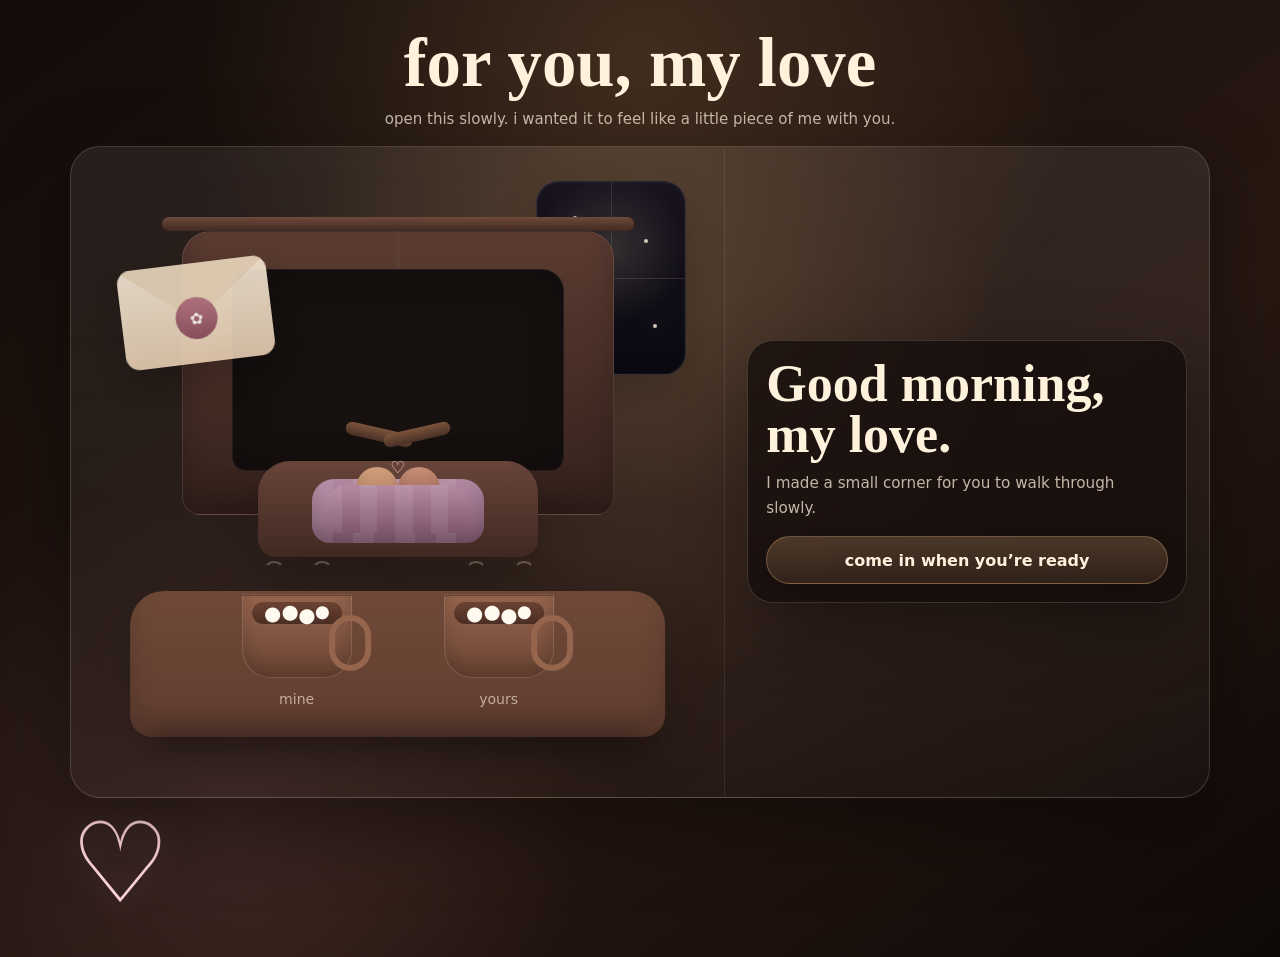
==== index.html @ f40dd5b2 "Rename valentines-final-layout-fixed.html to index.html" ====
<!doctype html>
<html lang="en">
<head>
  <meta charset="utf-8" />
  <meta name="viewport" content="width=device-width,initial-scale=1,viewport-fit=cover" />
  <meta name="robots" content="noindex,nofollow" />
  <meta name="theme-color" content="#140c0a" />
  <title>A little corner for you</title>

  <style>
    :root {
      --bg: #130c0a;
      --bg2: #271711;
      --cream: #fff2dd;
      --muted: rgba(255, 242, 221, .74);
      --line: rgba(255, 242, 221, .16);
      --card: rgba(20, 13, 11, .76);
      --gold: #ffbf78;
      --ember: #ff8f55;
      --rose: #d995a2;
      --rose2: #8d5264;
      --wood: #704838;
      --blanket: #b48ba5;
      --blanket2: #7e566d;
      --leaf: #b7c196;
      --shadow: rgba(0,0,0,.38);
    }

    * { box-sizing: border-box; -webkit-tap-highlight-color: transparent; }
    html { scroll-behavior: smooth; color-scheme: dark; }

    body {
      margin: 0;
      min-height: 100svh;
      font-family: ui-sans-serif, system-ui, -apple-system, BlinkMacSystemFont, "Segoe UI", sans-serif;
      color: var(--cream);
      background:
        radial-gradient(circle at 50% 6%, rgba(255, 191, 120, .16), transparent 28rem),
        radial-gradient(circle at 18% 86%, rgba(217, 149, 162, .12), transparent 22rem),
        linear-gradient(145deg, var(--bg), var(--bg2) 62%, #0e0908);
      overflow-x: hidden;
    }

    body::before {
      content: "";
      position: fixed;
      inset: 0;
      pointer-events: none;
      background-image:
        linear-gradient(rgba(255,255,255,.024) 1px, transparent 1px),
        linear-gradient(90deg, rgba(255,255,255,.016) 1px, transparent 1px);
      background-size: 42px 42px;
      mask-image: linear-gradient(to bottom, rgba(0,0,0,.55), transparent);
      z-index: -1;
    }

    button { font: inherit; }

    .page {
      width: min(100% - 18px, 860px);
      margin: 0 auto;
      padding: max(14px, env(safe-area-inset-top)) 0 calc(28px + env(safe-area-inset-bottom));
    }

    .top {
      text-align: center;
      padding: 0 6px 14px;
    }

    .eyebrow {
      margin: 0 0 7px;
      text-transform: uppercase;
      letter-spacing: .22em;
      color: rgba(255, 242, 221, .58);
      font-size: .68rem;
      font-weight: 850;
    }

    h1, h2, h3 {
      margin: 0;
      font-family: Georgia, "Times New Roman", serif;
      line-height: .98;
      text-wrap: balance;
    }

    h1 { font-size: clamp(2.2rem, 10vw, 4.3rem); }
    h2 { font-size: clamp(1.95rem, 8vw, 3.25rem); }
    h3 { font-size: clamp(1.7rem, 7vw, 2.4rem); }

    p { line-height: 1.62; }

    .subtitle {
      max-width: 540px;
      margin: 10px auto 0;
      color: var(--muted);
      font-size: .94rem;
    }

    .stage {
      border: 1px solid var(--line);
      border-radius: 30px;
      overflow: hidden;
      background:
        radial-gradient(circle at 50% 28%, rgba(255, 191, 120, .12), transparent 22rem),
        linear-gradient(180deg, rgba(255,255,255,.07), rgba(255,255,255,.025));
      box-shadow: 0 28px 80px var(--shadow);
      isolation: isolate;
    }

    .room {
      position: relative;
      min-height: 570px;
      overflow: hidden;
      border-bottom: 1px solid rgba(255,255,255,.08);
    }



    .sky-copy {
      width: 100%;
      max-width: 620px;
    }

    .sky-scene-wrap {
      position: relative !important;
      width: min(360px, 100%) !important;
      min-height: 250px !important;
      margin: 18px 0 0 !important;
    }

    .sky-cuddle {
      position: absolute !important;
      left: 18px !important;
      bottom: 10px !important;
      width: 178px !important;
      height: 116px !important;
      margin: 0 !important;
      transform: none !important;
      cursor: pointer;
      z-index: 4;
      filter: drop-shadow(0 14px 24px rgba(0,0,0,.24));
    }

    .sky-cuddle::before {
      width: 142px !important;
      height: 48px !important;
      left: 16px !important;
      bottom: 10px !important;
    }

    .sky-head.one {
      left: 42px !important;
      top: 22px !important;
      width: 32px !important;
      height: 32px !important;
    }

    .sky-head.two {
      right: 42px !important;
      top: 22px !important;
      width: 32px !important;
      height: 32px !important;
    }

    .sky-cup.one {
      left: 54px !important;
      bottom: 44px !important;
      transform: scale(.78) !important;
    }

    .sky-cup.two {
      right: 54px !important;
      bottom: 44px !important;
      transform: scale(.78) !important;
    }

    .sky-blanket {
      left: 24px !important;
      right: 24px !important;
      bottom: 10px !important;
      height: 45px !important;
      border-radius: 24px 24px 14px 14px !important;
    }

    .sky-heart-layer {
      position: absolute !important;
      left: 0;
      right: 0;
      top: 0;
      bottom: 0;
      pointer-events: none;
      overflow: visible;
      z-index: 3;
    }

    .sky-float-heart {
      position: absolute;
      bottom: 78px;
      left: 94px;
      font-size: .86rem;
      color: #ffd7e2;
      opacity: 0;
      text-shadow: 0 0 12px rgba(255, 215, 226, .35);
      animation: skyHeartUpClean 3.1s ease-out forwards;
    }

    .sky-dialogue {
      position: absolute !important;
      left: 4px !important;
      bottom: 128px !important;
      width: 230px !important;
      height: 106px !important;
      min-height: 0 !important;
      inset: auto auto 128px 4px !important;
      z-index: 6;
      pointer-events: none;
    }

    .sky-bubble {
      max-width: 112px !important;
      padding: 7px 9px !important;
      font-size: .68rem !important;
      line-height: 1.22 !important;
      border-radius: 14px !important;
      box-shadow: 0 10px 20px rgba(0,0,0,.18) !important;
      opacity: 0;
      transform: translateY(6px) scale(.96);
      transition: opacity .45s ease, transform .45s ease;
    }

    .sky-bubble.is-visible {
      opacity: 1;
      transform: translateY(0) scale(1);
    }

    .sky-bubble.left,
    .sky-bubble.left.two,
    .sky-bubble.left.three {
      left: 0 !important;
      top: 10px !important;
      right: auto !important;
      text-align: left !important;
      border-radius: 14px 14px 14px 6px !important;
    }

    .sky-bubble.right,
    .sky-bubble.right.two,
    .sky-bubble.right.three {
      right: 0 !important;
      top: 36px !important;
      left: auto !important;
      text-align: right !important;
      border-radius: 14px 14px 6px 14px !important;
    }

    .sky-bubble.left::after,
    .sky-bubble.right::after {
      width: 8px !important;
      height: 8px !important;
      bottom: -4px !important;
    }

    @keyframes skyHeartUpClean {
      0% {
        opacity: 0;
        transform: translate(0, 0) scale(.7);
      }
      14% {
        opacity: .95;
      }
      100% {
        opacity: 0;
        transform: translate(var(--drift, 20px), -105px) scale(1.12);
      }
    }


    .old-sky-scene-wrap-unused {
      position: relative;
      width: min(360px, 100%);
      min-height: 230px;
      margin: 12px auto 0;
    }

    .sky-cuddle {
      position: relative;
      width: 280px;
      height: 170px;
      margin: 72px auto 0;
      cursor: pointer;
      z-index: 3;
      filter: drop-shadow(0 18px 36px rgba(0,0,0,.25));
    }

    .sky-heart-layer {
      position: absolute;
      inset: 0;
      pointer-events: none;
      overflow: visible;
      z-index: 2;
    }

    .sky-float-heart {
      position: absolute;
      bottom: 34px;
      left: 50%;
      font-size: 1rem;
      color: #ffd7e2;
      opacity: 0;
      text-shadow: 0 0 10px rgba(255, 215, 226, .28);
      animation: skyHeartUp 2.8s ease-out forwards;
    }

    .sky-dialogue {
      position: absolute;
      inset: 0 0 auto 0;
      z-index: 5;
      pointer-events: none;
      min-height: 180px;
    }

    .sky-bubble {
      position: absolute;
      max-width: 150px;
      padding: 9px 12px;
      border-radius: 18px;
      background:
        radial-gradient(circle at 18% 12%, rgba(255,255,255,.44), transparent 34%),
        linear-gradient(180deg, rgba(255, 249, 241, .98), rgba(244, 224, 205, .96));
      color: #55382f;
      font-family: Georgia, "Times New Roman", serif;
      font-size: .8rem;
      line-height: 1.28;
      box-shadow: 0 14px 28px rgba(0,0,0,.18);
      border: 1px solid rgba(255,255,255,.34);
      opacity: 0;
      transform: translateY(8px) scale(.96);
      transition: opacity .6s ease, transform .6s ease;
    }

    .sky-bubble.is-visible {
      opacity: 1;
      transform: translateY(0) scale(1);
    }

    .sky-bubble.left { left: 8px; top: 10px; border-radius: 18px 18px 18px 8px; }
    .sky-bubble.left::after {
      content: "";
      position: absolute;
      left: 18px;
      bottom: -5px;
      width: 11px;
      height: 11px;
      background: rgba(244, 224, 205, .96);
      transform: rotate(45deg);
    }

    .sky-bubble.right { right: 8px; top: 38px; border-radius: 18px 18px 8px 18px; text-align: right; }
    .sky-bubble.right::after {
      content: "";
      position: absolute;
      right: 18px;
      bottom: -5px;
      width: 11px;
      height: 11px;
      background: rgba(244, 224, 205, .96);
      transform: rotate(45deg);
    }

    .sky-bubble.left.two { left: -2px; top: 82px; }
    .sky-bubble.right.two { right: -2px; top: 112px; }
    .sky-bubble.left.three { left: 12px; top: 150px; }
    .sky-bubble.right.three { right: 12px; top: 178px; }

    @keyframes skyHeartUp {
      0% { opacity: 0; transform: translate(-50%, 0) scale(.8); }
      14% { opacity: .95; }
      100% { opacity: 0; transform: translate(calc(-50% + var(--drift, 0px)), -120px) scale(1.18); }
    }

    .kitty.baby {
      left: 50%;
      right: auto;
      bottom: -2px;
      width: 74px;
      height: 88px;
      transform: translateX(-50%);
      z-index: 4;
    }

    .kitty.baby .kitty-body {
      width: 58px;
      height: 46px;
    }

    .kitty.baby .kitty-head {
      width: 44px;
      height: 42px;
      top: 12px;
    }

    .kitty.baby .kitty-tail {
      width: 34px;
    }

    .moon-home-note {
      position: absolute;
      left: 50%;
      bottom: 112px;
      transform: translateX(-50%);
      padding: 8px 12px;
      border-radius: 16px;
      background:
        radial-gradient(circle at 18% 12%, rgba(255,255,255,.44), transparent 34%),
        linear-gradient(180deg, rgba(255, 249, 241, .98), rgba(244, 224, 205, .96));
      color: #55382f;
      font-family: Georgia, "Times New Roman", serif;
      font-size: .78rem;
      white-space: nowrap;
      box-shadow: 0 12px 22px rgba(0,0,0,.18);
      border: 1px solid rgba(255,255,255,.34);
    }

    .moon-home-note::after {
      content: "";
      position: absolute;
      left: 50%;
      bottom: -5px;
      width: 10px;
      height: 10px;
      background: rgba(244, 224, 205, .96);
      transform: translateX(-50%) rotate(45deg);
    }


    .window {
      position: absolute;
      top: 22px;
      right: 18px;
      width: 108px;
      height: 142px;
      border-radius: 22px;
      background:
        radial-gradient(circle at 50% 35%, rgba(255, 230, 190, .14), transparent 52%),
        linear-gradient(180deg, #18131e, #09080f);
      border: 1px solid rgba(255,255,255,.12);
      box-shadow: inset 0 0 0 1px rgba(255,255,255,.03), 0 18px 42px rgba(0,0,0,.20);
      overflow: hidden;
    }

    .window::before,
    .window::after {
      content: "";
      position: absolute;
      background: rgba(255, 242, 221, .12);
    }

    .window::before { width: 1px; height: 100%; left: 50%; top: 0; }
    .window::after { height: 1px; width: 100%; left: 0; top: 50%; }

    .star {
      position: absolute;
      width: 4px;
      height: 4px;
      border-radius: 999px;
      background: var(--cream);
      opacity: .8;
      box-shadow: 0 0 14px rgba(255,255,255,.55);
      animation: twinkle 3.5s ease-in-out infinite;
    }

    .star:nth-child(1) { left: 24%; top: 18%; }
    .star:nth-child(2) { left: 72%; top: 30%; animation-delay: .6s; }
    .star:nth-child(3) { left: 34%; top: 68%; animation-delay: 1.2s; }
    .star:nth-child(4) { left: 78%; top: 74%; animation-delay: 1.8s; }

    .fireplace {
      position: absolute;
      left: 50%;
      top: 72px;
      width: min(390px, 94%);
      height: 300px;
      transform: translateX(-50%);
    }

    .mantel {
      position: absolute;
      top: 0;
      left: 14px;
      right: 14px;
      height: 14px;
      border-radius: 999px;
      background: linear-gradient(180deg, #6d4a3b, #422920);
    }

    .brick {
      position: absolute;
      top: 14px;
      left: 34px;
      right: 34px;
      bottom: 42px;
      border-radius: 28px 28px 18px 18px;
      background:
        linear-gradient(90deg, transparent 49%, rgba(255,255,255,.03) 50%, transparent 51%),
        linear-gradient(180deg, #5b3b31, #34211c);
      border: 1px solid rgba(255,255,255,.08);
      box-shadow: inset 0 -20px 28px rgba(0,0,0,.20);
    }

    .firebox {
      position: absolute;
      top: 52px;
      left: 48px;
      right: 48px;
      bottom: 84px;
      border-radius: 22px 22px 14px 14px;
      background: #16100f;
      border: 1px solid rgba(255,255,255,.06);
      overflow: hidden;
      box-shadow: inset 0 0 38px rgba(0,0,0,.25);
      transition: box-shadow .35s ease, background .35s ease;
    }

    .firebox::after {
      content: "";
      position: absolute;
      inset: 0;
      background: radial-gradient(circle at 50% 72%, rgba(255, 191, 120, .12), transparent 66%);
      animation: fireGlow 2.4s ease-in-out infinite;
      pointer-events: none;
      opacity: 0;
      transition: opacity .35s ease;
    }

    .logs {
      position: absolute;
      left: 50%;
      bottom: 18px;
      width: 106px;
      height: 24px;
      transform: translateX(-50%);
      z-index: 2;
    }

    .logs::before,
    .logs::after {
      content: "";
      position: absolute;
      width: 68px;
      height: 13px;
      border-radius: 999px;
      background: linear-gradient(180deg, #7b543c, #493025);
    }

    .logs::before { left: 0; transform: rotate(13deg); }
    .logs::after { right: 0; transform: rotate(-13deg); }

    .flame {
      position: absolute;
      left: 50%;
      bottom: 38px;
      width: 64px;
      height: 116px;
      transform: translateX(-50%) scale(.65);
      border-radius: 55% 55% 55% 55% / 72% 72% 38% 38%;
      background: radial-gradient(circle at 50% 78%, #fff2ce 0 18%, #ffc76d 20% 46%, #ff8b4a 50% 72%, transparent 76%);
      animation: flicker 1.25s ease-in-out infinite;
      opacity: 0;
      will-change: transform, filter;
      z-index: 3;
      transition: opacity .35s ease, transform .35s ease;
    }

    .flame.small {
      left: calc(50% + 31px);
      bottom: 46px;
      width: 44px;
      height: 82px;
      animation-delay: .18s;
    }

    .emberbed {
      position: absolute;
      left: 30px;
      right: 30px;
      bottom: 8px;
      height: 22px;
      background:
        radial-gradient(circle at 25% 50%, rgba(255, 139, 74, .75), transparent 28%),
        radial-gradient(circle at 50% 55%, rgba(255, 207, 120, .65), transparent 24%),
        radial-gradient(circle at 75% 50%, rgba(255, 139, 74, .65), transparent 28%);
      filter: blur(3px);
      animation: emberPulse 2s ease-in-out infinite;
      z-index: 1;
      opacity: 0;
      transition: opacity .35s ease;
    }

    .room.is-lit .firebox {
      background: radial-gradient(circle at 50% 100%, rgba(255, 151, 75, .18), transparent 70%), #1b1110;
      box-shadow: inset 0 0 84px rgba(255, 139, 74, .15), 0 0 70px rgba(255, 139, 74, .10);
    }

    .room.is-lit .firebox::after,
    .room.is-lit .emberbed { opacity: 1; }

    .room.is-lit .flame {
      opacity: 1;
      transform: translateX(-50%) scale(1);
    }

    .sofa {
      position: absolute;
      left: 50%;
      bottom: 0;
      width: 250px;
      height: 86px;
      border-radius: 32px 32px 18px 18px;
      transform: translateX(-50%);
      background: linear-gradient(180deg, #684439, #402922);
      box-shadow: 0 20px 48px rgba(0,0,0,.18);
    }

    .blanket {
      position: absolute;
      left: 50%;
      top: 18px;
      width: 172px;
      height: 64px;
      border-radius: 22px 22px 18px 18px;
      transform: translateX(-50%);
      background:
        linear-gradient(90deg, rgba(255,255,255,.08) 0 12%, transparent 12% 24%, rgba(255,255,255,.08) 24% 36%, transparent 36% 48%, rgba(255,255,255,.08) 48% 60%, transparent 60% 72%, rgba(255,255,255,.08) 72% 84%, transparent 84%),
        linear-gradient(180deg, var(--blanket), var(--blanket2));
      box-shadow: inset 0 -10px 18px rgba(0,0,0,.14);
    }

    .cuddle {
      position: absolute;
      left: 50%;
      bottom: 24px;
      width: 156px;
      height: 66px;
      transform: translateX(-50%);
      z-index: 2;
    }

    .head {
      position: absolute;
      top: 0;
      width: 42px;
      height: 42px;
      border-radius: 999px;
      background: linear-gradient(180deg, #d2a17f, #a97455);
      box-shadow: inset 0 -8px 14px rgba(0,0,0,.10);
    }

    .head.me { left: 36px; }
    .head.her { right: 36px; background: linear-gradient(180deg, #c98f76, #8f5c4d); }

    .cuddle-blanket {
      position: absolute;
      left: 50%;
      bottom: 0;
      width: 148px;
      height: 48px;
      border-radius: 24px 24px 18px 18px;
      transform: translateX(-50%);
      background:
        linear-gradient(90deg, rgba(255,255,255,.08) 0 12%, transparent 12% 24%, rgba(255,255,255,.08) 24% 36%, transparent 36% 48%, rgba(255,255,255,.08) 48% 60%, transparent 60% 72%, rgba(255,255,255,.08) 72% 84%, transparent 84%),
        linear-gradient(180deg, #b68ba2, #7e566d);
    }

    .cuddle-heart {
      position: absolute;
      left: 50%;
      top: -10px;
      transform: translateX(-50%);
      color: #ffd7d7;
      font-size: 1.05rem;
      animation: heartFloat 2.4s ease-in-out infinite;
    }

    .cat {
      position: absolute;
      left: 32px;
      bottom: 30px;
      width: 96px;
      height: 78px;
      filter: drop-shadow(0 12px 22px rgba(0,0,0,.22));
    }

    .cat-body {
      position: absolute;
      left: 12px;
      bottom: 0;
      width: 54px;
      height: 40px;
      border-radius: 22px 22px 20px 18px;
      background: linear-gradient(180deg, #c6a28c, #8f6a59);
    }

    .cat-head {
      position: absolute;
      left: 50px;
      bottom: 22px;
      width: 34px;
      height: 32px;
      border-radius: 50%;
      background: linear-gradient(180deg, #cfad94, #9b7662);
    }

    .cat-head::before,
    .cat-head::after {
      content: "";
      position: absolute;
      top: -8px;
      width: 10px;
      height: 12px;
      background: linear-gradient(180deg, #cfad94, #9b7662);
      clip-path: polygon(50% 0, 100% 100%, 0 100%);
    }

    .cat-head::before { left: 3px; transform: rotate(-16deg); }
    .cat-head::after { right: 3px; transform: rotate(16deg); }

    .cat-tail {
      position: absolute;
      left: 0;
      bottom: 18px;
      width: 46px;
      height: 12px;
      border-radius: 999px;
      background: linear-gradient(180deg, #cfad94, #9b7662);
      transform-origin: 100% 50%;
      animation: tailSwish 2.1s ease-in-out infinite;
    }

    .cat-eye {
      position: absolute;
      top: 13px;
      width: 4px;
      height: 4px;
      border-radius: 999px;
      background: #3c241a;
    }

    .cat-eye.left { left: 10px; }
    .cat-eye.right { right: 10px; }


    .cat {
      position: absolute;
      left: 18px;
      bottom: 118px;
      width: 108px;
      height: 86px;
      filter: drop-shadow(0 12px 22px rgba(0,0,0,.22));
      z-index: 4;
      transform: scale(1.02);
    }

    .cat-body {
      position: absolute;
      left: 12px;
      bottom: 0;
      width: 54px;
      height: 40px;
      border-radius: 22px 22px 20px 18px;
      background: linear-gradient(180deg, #c6a28c, #8f6a59);
    }

    .cat-head {
      position: absolute;
      left: 50px;
      bottom: 22px;
      width: 34px;
      height: 32px;
      border-radius: 50%;
      background: linear-gradient(180deg, #cfad94, #9b7662);
    }

    .cat-head::before,
    .cat-head::after {
      content: "";
      position: absolute;
      top: -8px;
      width: 10px;
      height: 12px;
      background: linear-gradient(180deg, #cfad94, #9b7662);
      clip-path: polygon(50% 0, 100% 100%, 0 100%);
    }

    .cat-head::before { left: 3px; transform: rotate(-16deg); }
    .cat-head::after { right: 3px; transform: rotate(16deg); }

    .cat-tail {
      position: absolute;
      left: 0;
      bottom: 18px;
      width: 46px;
      height: 12px;
      border-radius: 999px;
      background: linear-gradient(180deg, #cfad94, #9b7662);
      transform-origin: 100% 50%;
      animation: tailSwish 2.1s ease-in-out infinite;
    }

    .cat-eye {
      position: absolute;
      top: 13px;
      width: 4px;
      height: 4px;
      border-radius: 999px;
      background: #3c241a;
      animation: catBlink 5s infinite;
      transform-origin: center;
    }

    .cat-eye.left { left: 10px; }
    .cat-eye.right { right: 10px; }

    .gift-tag {
      position: absolute;
      left: 50%;
      bottom: -18px;
      transform: translateX(-50%);
      color: rgba(255,242,221,.88);
      font-size: .76rem;
      letter-spacing: .14em;
      text-transform: lowercase;
      white-space: nowrap;
      text-shadow: 0 0 12px rgba(255, 226, 170, .4);
      animation: giftGlow 2.4s ease-in-out infinite;
    }

    .gift-box::after {
      content: "";
      position: absolute;
      inset: 18px 28px 8px;
      border-radius: 24px;
      background: radial-gradient(circle, rgba(255, 208, 150, .18), transparent 68%);
      filter: blur(10px);
      z-index: 0;
      animation: giftAura 3s ease-in-out infinite;
    }

    .sky-section {
      background:
        radial-gradient(circle at 50% 16%, rgba(255,255,255,.09), transparent 18rem),
        radial-gradient(circle at 78% 18%, rgba(166, 179, 255, .12), transparent 14rem),
        linear-gradient(180deg, #05060f, #0b1022 42%, #171428);
      min-height: 580px;
      position: relative;
      display: none;
      align-items: center;
      justify-items: center;
      overflow: hidden;
    }

    .sky-section::after {
      content: "";
      position: absolute;
      left: 0;
      right: 0;
      bottom: 0;
      height: 160px;
      background: linear-gradient(180deg, transparent, rgba(255, 191, 120, .08) 45%, rgba(255, 191, 120, .12));
      pointer-events: none;
    }

    .sky-copy {
      position: relative;
      z-index: 2;
      text-align: center;
      max-width: 640px;
      padding-top: 26px;
    }

    .sky-cuddle {
      position: relative;
      z-index: 2;
      width: 280px;
      height: 170px;
      margin-top: 28px;
      filter: drop-shadow(0 18px 36px rgba(0,0,0,.25));
    }

    .sky-cuddle::before {
      content: "";
      position: absolute;
      left: 50%;
      bottom: 24px;
      width: 220px;
      height: 84px;
      transform: translateX(-50%);
      border-radius: 999px;
      background: radial-gradient(circle, rgba(255, 223, 180, .16), transparent 68%);
      filter: blur(10px);
    }

    .cat { display: none !important; }


    .cuddle .head {
      transition: left 1.2s ease, right 1.2s ease, top 1.2s ease, transform 1.2s ease, opacity .6s ease;
    }

    .cuddle-blanket {
      transition: width 1.4s ease, height 1.4s ease, transform 1.4s ease, bottom 1.4s ease, border-radius 1.4s ease;
    }

    .room.is-cuddled .head.me {
      left: 44px;
      top: 3px;
      transform: rotate(-4deg);
    }

    .room.is-cuddled .head.her {
      right: 44px;
      top: 3px;
      transform: rotate(4deg);
    }

    .room.is-cuddled .cuddle-blanket {
      width: 164px;
      height: 58px;
      bottom: -2px;
      border-radius: 28px 28px 22px 22px;
      transform: translateX(-50%) translateY(-2px);
      box-shadow: 0 10px 24px rgba(0,0,0,.18);
    }

    .room.is-cuddled .cuddle-heart {
      animation-duration: 3.4s;
    }

    .table {
      position: absolute;
      left: 50%;
      top: 390px;
      width: min(340px, 86%);
      height: 112px;
      transform: translateX(-50%);
      border-radius: 34px 34px 22px 22px;
      background: linear-gradient(180deg, #704938, #5f3d30);
      box-shadow: inset 0 -16px 26px rgba(0,0,0,.16), 0 24px 54px rgba(0,0,0,.20);
    }

    .table::after {
      content: "";
      position: absolute;
      left: 25px;
      right: 25px;
      bottom: -12px;
      height: 18px;
      border-radius: 999px;
      background: rgba(0,0,0,.24);
      filter: blur(10px);
    }

    .mugs {
      position: absolute;
      inset: 0;
      display: flex;
      align-items: center;
      justify-content: center;
      gap: 52px;
      transform: translateY(-20px);
    }

    .mug {
      position: relative;
      width: 78px;
      height: 64px;
      border-radius: 0 0 20px 20px;
      background: linear-gradient(180deg, #96654e, #6c4534);
      border: 1px solid rgba(255,255,255,.10);
      box-shadow: inset 0 -10px 18px rgba(0,0,0,.18);
      transform-origin: 50% 90%;
    }

    .mug::before {
      content: "";
      position: absolute;
      top: 7px;
      left: 7px;
      right: 7px;
      height: 17px;
      border-radius: 999px;
      background: linear-gradient(180deg, #6c4332, #4a2d23);
    }

    .mug::after {
      content: "";
      position: absolute;
      top: 16px;
      right: -15px;
      width: 22px;
      height: 30px;
      border-radius: 999px;
      border: 5px solid #96654e;
    }

    .mug-label {
      position: absolute;
      top: 74px;
      left: 50%;
      transform: translateX(-50%);
      color: rgba(255, 242, 221, .62);
      font-size: .78rem;
      white-space: nowrap;
    }

    .mallows {
      position: absolute;
      top: 9px;
      left: 50%;
      width: 52px;
      height: 16px;
      transform: translateX(-50%);
      background:
        radial-gradient(circle at 15% 50%, #fffaf0 0 7px, transparent 8px),
        radial-gradient(circle at 40% 42%, #fffaf0 0 7px, transparent 8px),
        radial-gradient(circle at 64% 58%, #fffaf0 0 7px, transparent 8px),
        radial-gradient(circle at 86% 40%, #fffaf0 0 6px, transparent 7px);
      z-index: 2;
    }

    .steam {
      position: absolute;
      top: -34px;
      width: 22px;
      height: 46px;
      border-radius: 999px;
      border: 2px solid rgba(255, 242, 221, .24);
      border-color: rgba(255, 242, 221, .24) transparent transparent transparent;
      animation: steam 3.6s ease-in-out infinite;
    }

    .steam.one { left: 20px; }
    .steam.two { right: 18px; animation-delay: .9s; }

    .room.is-cheering .mug:first-child { animation: cheersLeft 1.6s ease-in-out 2; }
    .room.is-cheering .mug:last-child { animation: cheersRight 1.6s ease-in-out 2; }

    .letter-prop {
      position: absolute;
      left: 18px;
      top: 96px;
      width: 104px;
      height: 72px;
      transform: rotate(-7deg);
      border-radius: 14px;
      background: linear-gradient(180deg, #f7ead8, #e6ceb2);
      box-shadow: 0 16px 34px rgba(0,0,0,.22);
      opacity: .9;
    }

    .letter-prop::before {
      content: "";
      position: absolute;
      inset: 0;
      clip-path: polygon(0 0, 100% 0, 50% 58%);
      background: #ead7bd;
      border-radius: 14px 14px 0 0;
    }

    .lily-seal-small {
      position: absolute;
      left: 50%;
      top: 23px;
      width: 31px;
      height: 31px;
      border-radius: 999px;
      transform: translateX(-50%);
      background: linear-gradient(180deg, #b87986, #8e5360);
      display: grid;
      place-items: center;
      font-size: 1rem;
      color: #fff9f1;
      z-index: 2;
    }

    .step-area { padding: 14px; }

    .panel {
      border: 1px solid var(--line);
      border-radius: 26px;
      padding: 18px;
      background: var(--card);
      backdrop-filter: blur(18px);
      box-shadow: 0 24px 70px rgba(0,0,0,.30);
    }

    .panel.is-hidden { display: none; }

    .panel p {
      color: var(--muted);
      font-size: .95rem;
      margin: 10px 0 0;
    }


    /* remove stray kiss-corner decorations everywhere */
    .button::before,
    .button::after,
    .panel::before,
    .panel::after,
    .flower-section::before,
    .flower-section::after,
    .letter-section::before,
    .letter-section::after,
    .movie-section::before,
    .movie-section::after {
      content: none !important;
      display: none !important;
    }

    #receiveKissBtn {
      padding-left: 17px !important;
    }

    #receiveKissBtn::before,
    #receiveKissBtn::after {
      content: none !important;
      display: none !important;
    }


    /* absolutely no stray kiss/lip corner marks */
    *::before,
    *::after {
      background-repeat: no-repeat;
    }

    .button::before,
    .button::after,
    .panel::before,
    .panel::after,
    .flower-section::before,
    .flower-section::after,
    .letter-section::before,
    .letter-section::after,
    .movie-section::before,
    .movie-section::after {
      content: none !important;
      display: none !important;
    }

    .button {
      appearance: none;
      border: 1px solid rgba(255, 194, 135, .30);
      border-radius: 999px;
      background: linear-gradient(180deg, rgba(255, 194, 135, .22), rgba(255, 194, 135, .10));
      color: var(--cream);
      min-height: 48px;
      padding: 13px 17px;
      font-weight: 740;
      cursor: pointer;
      transition: transform .2s ease, border-color .2s ease, opacity .2s ease;
      box-shadow: 0 14px 30px rgba(0,0,0,.16);
      touch-action: manipulation;
    }

    .button:hover:not(:disabled),
    .button:focus-visible {
      transform: translateY(-2px);
      border-color: rgba(255, 194, 135, .52);
    }

    .button.full { width: 100%; margin-top: 16px; }
    .button.alt { background: rgba(255,255,255,.05); border-color: rgba(255,255,255,.12); }

    /* make absolutely sure the kiss decoration only appears on the receive-kiss button */
    .button::before,
    .button::after {
      content: none !important;
      display: none !important;
    }
.cozy-letter {
      background: linear-gradient(180deg, #f8ead8, #e8cfb4);
      box-shadow: 0 22px 44px rgba(0,0,0,.22), 0 0 0 1px rgba(255,255,255,.04) inset;
    }

    .cozy-letter .paper {
      background:
        linear-gradient(180deg, rgba(255,255,255,.15), rgba(255,255,255,0)),
        repeating-linear-gradient(180deg, transparent 0 22px, rgba(120,93,77,.07) 22px 23px),
        linear-gradient(180deg, #fffaf1, #f7ebda);
    }

    .cozy-letter .wax {
      background: linear-gradient(180deg, #c98695, #945a68);
    }

    .seal-flower {
      font-size: 1.35rem;
      line-height: 1;
      filter: drop-shadow(0 1px 0 rgba(255,255,255,.22));
    }

    .envelope-label {
      position: absolute;
      left: 50%;
      bottom: 16px;
      transform: translateX(-50%);
      font-family: Georgia, "Times New Roman", serif;
      color: rgba(88,62,55,.9);
      font-size: 1.18rem;
      text-transform: lowercase;
      z-index: 5;
      letter-spacing: .02em;
    }

    .letter {
      position: relative;
      margin-top: 46px;
      text-align: left;
      border: 1px solid rgba(255,255,255,.11);
      border-radius: 22px;
      padding: 20px;
      background:
        linear-gradient(180deg, rgba(255,255,255,.14), rgba(255,255,255,.04)),
        repeating-linear-gradient(180deg, transparent 0 24px, rgba(255,255,255,.055) 24px 25px),
        rgba(255, 242, 221, .07);
      color: var(--muted);
      line-height: 1.62;
      overflow: hidden;
    }

    .letter::before {
      content: "♡";
      position: absolute;
      right: 18px;
      top: 12px;
      color: rgba(255,242,221,.42);
      font-size: 1.15rem;
      transform: rotate(5deg);
      font-family: Georgia, "Times New Roman", serif;
    }



    .game-area {
      position: relative;
      height: 206px;
      border-radius: 22px;
      overflow: hidden;
      border: 1px solid rgba(255,255,255,.10);
      background:
        radial-gradient(circle at 50% 0, rgba(255, 242, 221, .08), transparent 65%),
        linear-gradient(180deg, #1e1514, #120d0d);
      margin-top: 14px;
      user-select: none;
    }

    .lane-guide {
      position: absolute;
      inset: 0;
      display: grid;
      grid-template-columns: repeat(3, 1fr);
      pointer-events: none;
    }

    .lane-guide span {
      border-right: 1px dashed rgba(255,255,255,.08);
    }

    .lane-guide span:last-child { border-right: 0; }

    .lane-hint {
      position: absolute;
      left: 50%;
      top: 12px;
      transform: translateX(-50%);
      color: rgba(255,242,221,.44);
      font-size: .72rem;
      letter-spacing: .12em;
      text-transform: lowercase;
      white-space: nowrap;
      pointer-events: none;
      z-index: 2;
    }

    .game-cup {
      position: absolute;
      bottom: 16px;
      left: 0;
      width: 82px;
      height: 46px;
      border-radius: 0 0 18px 18px;
      background: linear-gradient(180deg, #95654e, #704937);
      border: 1px solid rgba(255,255,255,.10);
      will-change: transform;
      transition: transform .18s ease-out;
      z-index: 3;
    }

    .game-cup::before {
      content: "";
      position: absolute;
      top: -4px;
      left: 4px;
      right: 4px;
      height: 8px;
      border-radius: 999px;
      background: #fff8ed;
    }

    .game-cup::after {
      content: "";
      position: absolute;
      top: 8px;
      right: -14px;
      width: 20px;
      height: 24px;
      border-radius: 999px;
      border: 4px solid #95654e;
    }

    .falling-mallow {
      position: absolute;
      width: 22px;
      height: 22px;
      border-radius: 7px;
      background: linear-gradient(180deg, #fffdf7, #f4eadc);
      box-shadow: inset 0 -2px 4px rgba(0,0,0,.06);
      pointer-events: none;
      z-index: 2;
      will-change: transform;
    }

    .controls {
      display: grid;
      grid-template-columns: 58px 1fr 58px;
      gap: 10px;
      margin-top: 12px;
    }

    .score-row {
      display: flex;
      justify-content: space-between;
      gap: 12px;
      margin-top: 12px;
      color: var(--muted);
      font-size: .92rem;
      flex-wrap: wrap;
    }

    .score-row strong { color: var(--cream); }

    .below {
      padding: 24px 0 0;
      display: grid;
      gap: 22px;
    }

    .flower-section,
    .letter-section,
    .movie-section,
    .sky-section {
      border: 1px solid var(--line);
      border-radius: 30px;
      padding: 24px;
      background:
        linear-gradient(180deg, rgba(255,255,255,.07), rgba(255,255,255,.025)),
        rgba(20, 13, 11, .55);
      box-shadow: 0 24px 70px rgba(0,0,0,.30);
      text-align: center;
      overflow: hidden;
    }

    .flower-section p,
    .letter-section p,
    .movie-section p,
    .sky-section p {
      color: var(--muted);
      margin: 12px auto 0;
      max-width: 560px;
    }


    .carta-card,
    .carta-paper,
    .carta-flap,
    .carta-seal,
    .carta-title,
    .carta-sub,
    .carta-lily,
    .sketchbook,
    .sketchbook-page,
    .sketchbook-lily,
    .sketchbook-title,
    .sketchbook-sub,
    .sketchbook-stamp {
      display: none !important;
    }

    .gift-scene {
      position: relative;
      display: grid;
      place-items: center;
      min-height: 490px;
      margin-top: 10px;
    }

    .gift-box {
      position: relative;
      width: min(240px, 72vw);
      height: 196px;
      border: 0;
      background: transparent;
      cursor: pointer;
      transition: transform .25s ease;
      z-index: 6;
      touch-action: manipulation;
    }

    .gift-box:hover,
    .gift-box:focus-visible {
      transform: translateY(-4px);
    }

    .gift-body,
    .gift-lid {
      position: absolute;
      left: 50%;
      transform: translateX(-50%);
      background:
        linear-gradient(90deg, transparent 45%, rgba(255,255,255,.16) 45% 55%, transparent 55%),
        linear-gradient(180deg, #d99ba8, #985c70);
      box-shadow: 0 20px 42px rgba(0,0,0,.24);
    }

    .gift-body {
      bottom: 18px;
      width: 196px;
      height: 120px;
      border-radius: 18px 18px 24px 24px;
    }

    .gift-lid {
      top: 28px;
      width: 220px;
      height: 52px;
      border-radius: 18px;
      z-index: 3;
      transform-origin: 50% 100%;
      transition: transform 1s cubic-bezier(.2,.9,.2,1.15), opacity .55s ease;
    }

    .gift-ribbon.vertical,
    .gift-ribbon.horizontal {
      position: absolute;
      left: 50%;
      background: rgba(255,242,221,.62);
      z-index: 5;
      border-radius: 999px;
      pointer-events: none;
    }

    .gift-ribbon.vertical {
      bottom: 18px;
      width: 28px;
      height: 120px;
      transform: translateX(-50%);
    }

    .gift-ribbon.horizontal {
      bottom: 76px;
      width: 196px;
      height: 24px;
      transform: translateX(-50%);
    }

    .gift-tag {
      position: absolute;
      left: 50%;
      bottom: -18px;
      transform: translateX(-50%);
      color: rgba(255,242,221,.72);
      font-size: .76rem;
      letter-spacing: .14em;
      text-transform: lowercase;
      white-space: nowrap;
    }

    .bouquet-stage {
      position: absolute;
      inset: 0;
      display: grid;
      place-items: center;
      opacity: 0;
      transform: translateY(30px) scale(.72);
      transition: opacity .7s ease .35s, transform 1.15s cubic-bezier(.2,.9,.2,1.12) .35s;
      pointer-events: none;
    }

    .bouquet-stage::before {
      content: "";
      position: absolute;
      width: min(330px, 86vw);
      height: min(330px, 86vw);
      border-radius: 999px;
      background: radial-gradient(circle, rgba(255, 242, 221, .20), rgba(217, 149, 162, .10) 44%, transparent 70%);
      filter: blur(14px);
      animation: lilyAura 3s ease-in-out infinite;
    }

    .bouquet {
      position: relative;
      width: min(330px, 88vw);
      height: min(330px, 88vw);
      overflow: visible;
      filter: drop-shadow(0 22px 44px rgba(0,0,0,.30));
    }

    .bouquet .stem {
      fill: none;
      stroke: var(--leaf);
      stroke-width: 6;
      stroke-linecap: round;
      stroke-dasharray: 120;
      stroke-dashoffset: 120;
    }

    .bouquet .leaf {
      fill: rgba(183,193,150,.24);
      stroke: var(--leaf);
      stroke-width: 3;
      opacity: 0;
      transform-box: fill-box;
      transform-origin: center;
      transform: scale(.4);
    }

    .bouquet .petal {
      fill: #fff8ed;
      stroke: rgba(255,255,255,.62);
      stroke-width: 2;
      transform-box: fill-box;
      transform-origin: center bottom;
      transform: scale(.05) translateY(42px);
      opacity: 0;
    }

    .bouquet .petal.blush { fill: #f6dfdc; }
    .bouquet .petal.gold { fill: #ffe3bc; }
    .bouquet .center { fill: #ffe7a8; opacity: 0; }

    .heart-ribbon {
      fill: none;
      stroke: #f0a4b4;
      stroke-width: 8;
      stroke-linecap: round;
      stroke-linejoin: round;
      stroke-dasharray: 260;
      stroke-dashoffset: 260;
      filter: drop-shadow(0 4px 10px rgba(0,0,0,.18));
    }

    .firefly,
    .aroma {
      position: absolute;
      opacity: 0;
      pointer-events: none;
    }

    .firefly {
      width: 8px;
      height: 8px;
      border-radius: 999px;
      background: rgba(255, 230, 160, .95);
      box-shadow: 0 0 16px rgba(255, 230, 160, .75);
    }

    .firefly.one { left: 16%; top: 22%; }
    .firefly.two { right: 18%; top: 18%; animation-delay: .7s; }
    .firefly.three { left: 22%; bottom: 28%; animation-delay: 1.2s; }
    .firefly.four { right: 20%; bottom: 30%; animation-delay: .3s; }
    .firefly.five { left: 48%; top: 10%; animation-delay: 1.7s; }

    .aroma {
      width: 54px;
      height: 84px;
      border-radius: 999px;
      border: 2px solid rgba(255,242,221,.18);
      border-color: rgba(255,242,221,.20) transparent transparent transparent;
      filter: blur(.3px);
    }

    .aroma.one { left: 28%; top: 12%; }
    .aroma.two { right: 28%; top: 18%; animation-delay: .9s; }

    .gift-quote {
      opacity: 0;
      transform: translateY(14px);
      transition: opacity .7s ease 2.05s, transform .7s ease 2.05s;
      margin-top: 22px !important;
      border: 1px solid rgba(255,255,255,.11);
      border-radius: 22px;
      padding: 18px;
      background: rgba(16, 10, 9, .78);
      font-family: Georgia, "Times New Roman", serif;
      font-size: clamp(1.16rem, 5vw, 1.6rem);
      line-height: 1.4;
      color: var(--cream) !important;
      max-width: 590px;
      position: relative;
      z-index: 8;
      text-shadow: 0 1px 0 rgba(0,0,0,.15);
    }

    .gift-scene.is-open .gift-lid {
      transform: translateX(-50%) translateY(-102px) rotate(-14deg);
      opacity: .92;
    }

    .gift-scene.is-open .gift-body,
    .gift-scene.is-open .gift-ribbon,
    .gift-scene.is-open .gift-tag {
      opacity: 0;
      transition: opacity .35s ease .22s;
    }

    .gift-scene.is-open .gift-box { opacity: 0; pointer-events: none; transition: opacity .45s ease .18s; }
    .gift-scene.is-open .gift-tag { opacity: 0 !important; visibility: hidden; }
    .gift-scene.is-open .gift-lid,
    .gift-scene.is-open .gift-body,
    .gift-scene.is-open .gift-ribbon { pointer-events: none; }
    .gift-scene.is-open .bouquet-stage {
      opacity: 1;
      transform: translateY(-20px) scale(1);
    }

    .gift-scene.is-open .bouquet .stem { animation: drawStem .7s ease forwards .32s; }
    .gift-scene.is-open .bouquet .leaf { animation: leafBloom .55s ease forwards .72s; }
    .gift-scene.is-open .bouquet .petal { animation: petalBloom .72s cubic-bezier(.2,.9,.2,1.25) forwards .82s; }
    .gift-scene.is-open .bouquet .f2 .petal { animation-delay: .96s; }
    .gift-scene.is-open .bouquet .f3 .petal { animation-delay: 1.06s; }
    .gift-scene.is-open .bouquet .f4 .petal { animation-delay: 1.16s; }
    .gift-scene.is-open .bouquet .f5 .petal { animation-delay: 1.26s; }
    .gift-scene.is-open .bouquet .center { animation: centerPop .45s ease forwards 1.35s; }
    .gift-scene.is-open .heart-ribbon { animation: ribbonDraw .85s ease forwards 1.15s; }
    .gift-scene.is-open .firefly { animation: firefly 3.4s ease-in-out infinite 1.45s; }
    .gift-scene.is-open .aroma { animation: aroma 4.2s ease-in-out infinite 1.45s; }
    .gift-scene.is-open .gift-quote { opacity: 1; transform: translateY(0); }

    .envelope {
      position: relative;
      width: min(280px, 100%);
      height: 172px;
      margin: 20px auto 8px;
      border: 0;
      padding: 0;
      border-radius: 24px;
      background: linear-gradient(180deg, #f7ead8, #e6ceb2);
      box-shadow: 0 20px 45px rgba(0,0,0,.22);
      cursor: pointer;
      transition: transform .2s ease;
      display: block;
      touch-action: manipulation;
    }

    .envelope:hover,
    .envelope:focus-visible { transform: translateY(-3px); }

    .envelope-flap {
      position: absolute;
      inset: 0;
      clip-path: polygon(0 0, 100% 0, 50% 58%);
      border-radius: 24px 24px 0 0;
      background: #ead7bd;
      transform-origin: top center;
      transition: transform .8s ease;
      z-index: 3;
    }

    .paper {
      position: absolute;
      left: 18px;
      right: 18px;
      top: 28px;
      bottom: 18px;
      border-radius: 14px;
      background: linear-gradient(180deg, #fffaf1, #f6ebda);
      transform: translateY(16px);
      transition: transform .8s ease;
      z-index: 1;
    }

    .wax {
      position: absolute;
      left: 50%;
      top: 54px;
      width: 64px;
      height: 64px;
      transform: translateX(-50%);
      border-radius: 999px;
      background: linear-gradient(180deg, #b87986, #8e5360);
      display: grid;
      place-items: center;
      z-index: 4;
      box-shadow: 0 12px 22px rgba(0,0,0,.18);
      animation: pulse 3s ease-in-out infinite;
      transition: transform .6s ease, opacity .6s ease;
    }

    .tiny-lily { width: 44px; height: 44px; overflow: visible; }
    .tiny-lily path {
      fill: #fff8ee;
      stroke: rgba(255,255,255,.68);
      stroke-width: 2.2;
      stroke-linejoin: round;
    }

    .tiny-lily .stem {
      fill: none;
      stroke: #fff8ee;
      stroke-width: 4;
      stroke-linecap: round;
    }

    .letter-section.is-open .envelope-flap { transform: rotateX(180deg); }
    .letter-section.is-open .paper { transform: translateY(-36px); }
    .letter-section.is-open .wax {
      animation: none;
      opacity: .82;
      transform: translateX(-50%) scale(.88);
    }

    .letter {
      margin-top: 46px;
      text-align: left;
      border: 1px solid rgba(255,255,255,.11);
      border-radius: 22px;
      padding: 20px;
      background: rgba(255, 242, 221, .08);
      color: var(--muted);
      line-height: 1.62;
    }

    .letter h3 { color: var(--cream); margin-bottom: 12px; }
    .signature {
      font-family: Georgia, "Times New Roman", serif;
      color: var(--cream) !important;
      font-size: 1.22rem !important;
      margin-top: 18px !important;
    }

    .movie-options {
      display: grid;
      gap: 12px;
      grid-template-columns: 1fr;
      margin-top: 20px;
    }

    .yay {
      display: none;
      margin-top: 20px;
      border: 1px solid rgba(255,255,255,.12);
      border-radius: 24px;
      padding: 20px;
      background:
        radial-gradient(circle at 50% 0%, rgba(255, 191, 120, .20), transparent 70%),
        rgba(255,255,255,.06);
    }

    .yay.is-visible {
      display: block;
      animation: yayPop .45s ease both;
    }

    .yay strong {
      display: block;
      font-family: Georgia, "Times New Roman", serif;
      font-size: clamp(2rem, 10vw, 3.5rem);
      color: var(--cream);
      text-shadow: 0 0 24px rgba(255, 191, 120, .22);
    }

    .blush {
      display: inline-grid;
      place-items: center;
      margin-top: 12px;
      width: 74px;
      height: 74px;
      border-radius: 999px;
      background: #ffd79b;
      color: #5b352b;
      font-size: 2.1rem;
      box-shadow: 0 16px 36px rgba(0,0,0,.22);
      animation: blushBounce 1.6s ease-in-out infinite;
    }

    .sky-section {
      background:
        radial-gradient(circle at 50% 18%, rgba(255,255,255,.08), transparent 20rem),
        linear-gradient(180deg, #080814, #111225 42%, #181325);
      min-height: 540px;
      position: relative;
      display: none;
      align-items: center;
      justify-items: center;
      overflow: hidden;
    }

    .sky-section.is-visible {
      display: grid;
      animation: yayPop .5s ease both;
    }

    .sky-stars {
      position: absolute;
      inset: 0;
      pointer-events: none;
    }

    .sky-stars span {
      position: absolute;
      width: 4px;
      height: 4px;
      border-radius: 999px;
      background: #fff6de;
      box-shadow: 0 0 12px rgba(255,255,255,.5);
      animation: twinkle 3.5s ease-in-out infinite;
    }

    .sky-stars span:nth-child(1) { left: 12%; top: 18%; }
    .sky-stars span:nth-child(2) { left: 22%; top: 30%; animation-delay: .8s; }
    .sky-stars span:nth-child(3) { left: 76%; top: 22%; animation-delay: 1.4s; }
    .sky-stars span:nth-child(4) { left: 68%; top: 14%; animation-delay: .3s; }
    .sky-stars span:nth-child(5) { left: 48%; top: 20%; animation-delay: 1.7s; }
    .sky-stars span:nth-child(6) { left: 84%; top: 36%; animation-delay: 1.1s; }
    .sky-stars span:nth-child(7) { left: 18%; top: 44%; animation-delay: .5s; }
    .sky-stars span:nth-child(8) { left: 58%; top: 34%; animation-delay: 1.9s; }

    .shooting-star {
      position: absolute;
      top: 90px;
      left: -40px;
      width: 140px;
      height: 2px;
      background: linear-gradient(90deg, rgba(255,255,255,0), rgba(255,240,200,.95), rgba(255,255,255,0));
      transform: rotate(-22deg);
      filter: drop-shadow(0 0 10px rgba(255,240,200,.65));
      animation: shootingStar 5.5s ease-in-out infinite;
    }

    .sky-copy {
      position: relative;
      z-index: 2;
      text-align: center;
      max-width: 640px;
      padding-top: 18px;
    }

    .sky-copy h2 {
      font-size: clamp(2.4rem, 11vw, 4.6rem);
      color: #fff7e5;
      text-shadow: 0 0 24px rgba(255,255,255,.12);
    }

    .sky-copy p {
      color: rgba(255,255,255,.78);
      max-width: 480px;
    }

    .sky-cuddle {
      position: relative;
      z-index: 2;
      width: 280px;
      height: 170px;
      margin-top: 28px;
    }

    .sky-blanket {
      position: absolute;
      left: 50%;
      bottom: 0;
      width: 210px;
      height: 70px;
      border-radius: 30px 30px 18px 18px;
      transform: translateX(-50%);
      background:
        linear-gradient(90deg, rgba(255,255,255,.09) 0 12%, transparent 12% 24%, rgba(255,255,255,.09) 24% 36%, transparent 36% 48%, rgba(255,255,255,.09) 48% 60%, transparent 60% 72%, rgba(255,255,255,.09) 72% 84%, transparent 84%),
        linear-gradient(180deg, #b68ba2, #7e566d);
      box-shadow: 0 18px 38px rgba(0,0,0,.24);
    }

    .sky-head {
      position: absolute;
      top: 48px;
      width: 48px;
      height: 48px;
      border-radius: 999px;
      background: linear-gradient(180deg, #d6b39a, #9f775f);
      box-shadow: 0 12px 24px rgba(0,0,0,.18);
    }

    .sky-head.one { left: 86px; }
    .sky-head.two { right: 86px; background: linear-gradient(180deg, #c89a85, #8d6250); }

    .sky-cup {
      position: absolute;
      top: 98px;
      width: 34px;
      height: 22px;
      border-radius: 0 0 12px 12px;
      background: linear-gradient(180deg, #95654e, #704937);
      border: 1px solid rgba(255,255,255,.10);
    }

    .sky-cup::after {
      content: "";
      position: absolute;
      top: 5px;
      right: -8px;
      width: 10px;
      height: 12px;
      border-radius: 999px;
      border: 2px solid #95654e;
    }

    .sky-cup.one { left: 102px; }
    .sky-cup.two { right: 102px; }



    .quiet-continue {
      margin-top: 22px !important;
      background: rgba(255,255,255,.055);
      border-color: rgba(255,255,255,.16);
      font-weight: 720;
    }

    .section-note {
      color: rgba(255,242,221,.58) !important;
      font-size: .88rem !important;
      margin-top: 14px !important;
    }


    .locked-section {
      display: none !important;
    }

    .unlocking {
      animation: sectionReveal 1.05s ease both;
    }

    .focus-note {
      margin-top: 10px !important;
      color: rgba(255,242,221,.56) !important;
      font-size: .82rem !important;
    }

    @keyframes sectionReveal {
      from { opacity: 0; transform: translateY(26px); }
      to { opacity: 1; transform: translateY(0); }
    }


    .moon-btn {
      position: absolute;
      top: 62px;
      right: 54px;
      width: 92px;
      height: 92px;
      border: 0;
      border-radius: 999px;
      background: radial-gradient(circle, rgba(255,255,255,.88) 0 22%, rgba(230,235,255,.34) 38%, rgba(255,255,255,0) 72%);
      filter: blur(.2px);
      box-shadow: 0 0 60px rgba(220,225,255,.14);
      opacity: .94;
      cursor: pointer;
      z-index: 3;
      transition: transform .28s ease, box-shadow .28s ease, opacity .28s ease;
      overflow: hidden;
    }

    .moon-btn::before,
    .moon-btn::after {
      content: "";
      position: absolute;
      border-radius: 999px;
      background: rgba(182, 190, 218, .24);
    }

    .moon-btn::before {
      width: 16px;
      height: 16px;
      left: 24px;
      top: 26px;
    }

    .moon-btn::after {
      width: 10px;
      height: 10px;
      right: 24px;
      bottom: 26px;
    }

    .moon-btn:hover,
    .moon-btn:focus-visible {
      transform: scale(1.06);
      box-shadow: 0 0 72px rgba(220,225,255,.2);
      opacity: 1;
    }

    .moon-btn span {
      position: absolute;
      inset: auto 0 10px 0;
      text-align: center;
      font-size: .56rem;
      letter-spacing: .12em;
      text-transform: uppercase;
      color: rgba(23, 20, 40, .48);
      font-weight: 800;
      opacity: 0;
      transition: opacity .25s ease;
      pointer-events: none;
    }

    .moon-btn:hover span,
    .moon-btn:focus-visible span {
      opacity: .82;
    }

    .moon-section {
      background:
        radial-gradient(circle at 50% 18%, rgba(255,255,255,.08), transparent 18rem),
        linear-gradient(180deg, #171826, #1b1d2f 45%, #101117);
      min-height: 560px;
      position: relative;
      overflow: hidden;
      display: none;
      align-items: center;
      justify-items: center;
      padding: 28px 20px 34px;
    }

    .moon-section.is-visible {
      display: grid;
      animation: sectionReveal .8s ease both;
    }

    .moon-stars {
      position: absolute;
      inset: 0;
      pointer-events: none;
    }

    .moon-stars span {
      position: absolute;
      width: 4px;
      height: 4px;
      border-radius: 999px;
      background: #fff7e6;
      box-shadow: 0 0 10px rgba(255,255,255,.44);
      animation: twinkle 4s ease-in-out infinite;
    }

    .moon-stars span:nth-child(1) { left: 10%; top: 14%; }
    .moon-stars span:nth-child(2) { left: 22%; top: 24%; animation-delay: .9s; }
    .moon-stars span:nth-child(3) { left: 74%; top: 18%; animation-delay: 1.4s; }
    .moon-stars span:nth-child(4) { left: 84%; top: 28%; animation-delay: .3s; }
    .moon-stars span:nth-child(5) { left: 42%; top: 12%; animation-delay: 1.7s; }
    .moon-stars span:nth-child(6) { left: 58%; top: 30%; animation-delay: .6s; }

    .moon-copy {
      position: relative;
      z-index: 2;
      text-align: center;
      max-width: 620px;
    }

    .moon-copy h2 {
      font-size: clamp(2.25rem, 10vw, 4.4rem);
      color: #fff8ea;
      text-shadow: 0 0 24px rgba(255,255,255,.12);
    }

    .moon-copy p {
      color: rgba(255,255,255,.78);
      max-width: 460px;
      margin-left: auto;
      margin-right: auto;
    }

    .moon-heart {
      position: relative;
      width: 78px;
      height: 70px;
      margin: 18px auto 14px;
      transform: rotate(-45deg);
      background: linear-gradient(180deg, #f3a8b5, #cf7888);
      box-shadow: 0 12px 26px rgba(0,0,0,.18);
      animation: pulse 3s ease-in-out infinite;
    }

    .moon-heart::before,
    .moon-heart::after {
      content: "";
      position: absolute;
      width: 78px;
      height: 70px;
      border-radius: 999px;
      background: linear-gradient(180deg, #f3a8b5, #cf7888);
    }

    .moon-heart::before {
      top: -38px;
      left: 0;
    }

    .moon-heart::after {
      left: 38px;
      top: 0;
    }

    .moon-ground {
      position: relative;
      z-index: 2;
      width: min(520px, 100%);
      height: 250px;
      margin-top: 18px;
    }

    .moon-ground::before {
      content: "";
      position: absolute;
      left: 50%;
      bottom: -20px;
      width: 120%;
      height: 150px;
      border-radius: 50%;
      transform: translateX(-50%);
      background:
        radial-gradient(circle at 24% 44%, rgba(146, 153, 172, .22) 0 12px, transparent 13px),
        radial-gradient(circle at 68% 38%, rgba(146, 153, 172, .2) 0 10px, transparent 11px),
        radial-gradient(circle at 82% 62%, rgba(146, 153, 172, .16) 0 14px, transparent 15px),
        linear-gradient(180deg, #b8bcc9, #8b92a7 58%, #6c7388);
      box-shadow: inset 0 14px 24px rgba(255,255,255,.12), 0 -18px 70px rgba(255,255,255,.05);
    }

    .kitty-pair {
      position: absolute;
      left: 50%;
      bottom: 54px;
      width: 240px;
      height: 140px;
      transform: translateX(-50%);
      z-index: 3;
      filter: drop-shadow(0 18px 30px rgba(0,0,0,.24));
    }

    .kitty {
      position: absolute;
      bottom: 0;
      width: 96px;
      height: 108px;
    }

    .kitty.one { left: 28px; }
    .kitty.two { right: 28px; transform: scaleX(-1); }

    .kitty-body {
      position: absolute;
      left: 50%;
      bottom: 0;
      width: 74px;
      height: 62px;
      transform: translateX(-50%);
      border-radius: 34px 34px 28px 28px;
      background: linear-gradient(180deg, #f6ebda, #d6c1ab);
    }

    .kitty-head {
      position: absolute;
      left: 50%;
      top: 8px;
      width: 58px;
      height: 56px;
      transform: translateX(-50%);
      border-radius: 50%;
      background: linear-gradient(180deg, #fff5ea, #dec9b4);
    }

    .kitty-head::before,
    .kitty-head::after {
      content: "";
      position: absolute;
      top: -10px;
      width: 18px;
      height: 20px;
      background: linear-gradient(180deg, #fff5ea, #dec9b4);
      clip-path: polygon(50% 0, 100% 100%, 0 100%);
    }

    .kitty-head::before { left: 4px; transform: rotate(-12deg); }
    .kitty-head::after { right: 4px; transform: rotate(12deg); }

    .kitty-face {
      position: absolute;
      inset: 0;
    }

    .kitty-eye {
      position: absolute;
      top: 22px;
      width: 4px;
      height: 4px;
      border-radius: 999px;
      background: #60463e;
      animation: catBlink 5.2s infinite;
    }

    .kitty-eye.left { left: 18px; }
    .kitty-eye.right { right: 18px; }

    .kitty-nose {
      position: absolute;
      left: 50%;
      top: 29px;
      width: 8px;
      height: 6px;
      transform: translateX(-50%);
      border-radius: 999px 999px 70% 70%;
      background: #ef9aaa;
    }

    .kitty-mouth {
      position: absolute;
      left: 50%;
      top: 34px;
      width: 16px;
      height: 10px;
      transform: translateX(-50%);
      border-bottom: 2px solid rgba(96, 70, 62, .72);
      border-radius: 0 0 16px 16px;
    }

    .kitty-tail {
      position: absolute;
      bottom: 24px;
      width: 44px;
      height: 10px;
      border-radius: 999px;
      background: linear-gradient(180deg, #f6ebda, #d6c1ab);
      transform-origin: 100% 50%;
      animation: tailSwish 2.8s ease-in-out infinite;
    }

    .kitty.one .kitty-tail { left: -8px; }
    .kitty.two .kitty-tail { left: -8px; }

    .kiss-heart {
      position: absolute;
      left: 50%;
      top: 20px;
      transform: translateX(-50%);
      color: #ffd7de;
      font-size: 1.55rem;
      animation: heartFloat 3.4s ease-in-out infinite;
    }



    .speech-bubble {
      position: absolute;
      max-width: 146px;
      padding: 8px 12px;
      border-radius: 16px;
      background: rgba(255, 246, 235, .96);
      color: #5a3a31;
      font-size: .78rem;
      line-height: 1.3;
      box-shadow: 0 12px 24px rgba(0,0,0,.18);
      opacity: 0;
      transform: translateY(6px) scale(.96);
      transition: opacity .24s ease, transform .24s ease;
      pointer-events: none;
      z-index: 9;
    }

    .speech-bubble::after {
      content: "";
      position: absolute;
      width: 12px;
      height: 12px;
      background: rgba(255, 246, 235, .96);
      transform: rotate(45deg);
    }

    .speech-bubble.is-visible {
      opacity: 1;
      transform: translateY(0) scale(1);
    }

    .room-bubble {
      left: 50%;
      bottom: 80px;
      transform: translateX(-50%) translateY(6px) scale(.96);
    }

    .room-bubble.is-visible {
      transform: translateX(-50%) translateY(0) scale(1);
    }

    .room-bubble::after {
      left: 50%;
      bottom: -5px;
      transform: translateX(-50%) rotate(45deg);
    }

    .fire-bubble {
      left: 50%;
      top: 88px;
      transform: translateX(-50%) translateY(6px) scale(.96);
    }

    .fire-bubble.is-visible {
      transform: translateX(-50%) translateY(0) scale(1);
    }

    .fire-bubble::after {
      left: 50%;
      bottom: -5px;
      transform: translateX(-50%) rotate(45deg);
    }

    .cuddle {
      cursor: pointer;
      z-index: 4;
    }

    .cuddle:active {
      transform: translateX(0) scale(.99);
    }

    .mini-extras {
      margin: 14px 0 12px;
      border-top: 1px solid rgba(255,255,255,.08);
      padding-top: 14px;
    }

    .mini-extras p {
      margin-top: 0 !important;
      margin-bottom: 12px !important;
      color: rgba(255,242,221,.65) !important;
      font-size: .84rem !important;
    }

    .mini-actions {
      display: grid;
      gap: 10px;
      grid-template-columns: 1fr;
    }

    .mini-reply {
      margin-top: 12px;
      min-height: 24px;
      color: var(--cream);
      font-family: Georgia, "Times New Roman", serif;
      font-size: 1rem;
      opacity: .88;
    }

    .kitten-garden {
      position: absolute;
      right: 18px;
      bottom: 18px;
      width: 128px;
      height: 132px;
      z-index: 4;
      opacity: 0;
      transform: translateY(12px) scale(.96);
      transition: opacity .5s ease 1.2s, transform .5s ease 1.2s;
      pointer-events: none;
    }

    .gift-scene.is-open .kitten-garden {
      opacity: 1;
      transform: translateY(0) scale(1);
      pointer-events: auto;
    }

    .kitten-note {
      position: absolute;
      left: 50%;
      bottom: -2px;
      transform: translateX(-50%);
      color: rgba(255,242,221,.72);
      font-size: .72rem;
      white-space: nowrap;
      text-shadow: 0 2px 8px rgba(0,0,0,.2);
    }

    .kitten {
      position: absolute;
      left: 18px;
      bottom: 16px;
      width: 92px;
      height: 92px;
      cursor: pointer;
      filter: drop-shadow(0 14px 24px rgba(0,0,0,.24));
      transition: transform .2s ease;
    }

    .kitten:active {
      transform: scale(.98);
    }

    .kitten-body {
      position: absolute;
      left: 18px;
      bottom: 0;
      width: 52px;
      height: 42px;
      border-radius: 24px 24px 22px 20px;
      background: linear-gradient(180deg, #f6e7da, #d7bfae);
    }

    .kitten-head {
      position: absolute;
      left: 38px;
      bottom: 26px;
      width: 38px;
      height: 36px;
      border-radius: 50%;
      background: linear-gradient(180deg, #fff4e8, #dcc6b2);
    }

    .kitten-head::before,
    .kitten-head::after {
      content: "";
      position: absolute;
      top: -10px;
      width: 13px;
      height: 16px;
      background: linear-gradient(180deg, #fff4e8, #dcc6b2);
      clip-path: polygon(50% 0, 100% 100%, 0 100%);
    }

    .kitten-head::before { left: 3px; transform: rotate(-12deg); }
    .kitten-head::after { right: 3px; transform: rotate(12deg); }

    .kitten-eye {
      position: absolute;
      top: 15px;
      width: 4px;
      height: 4px;
      border-radius: 999px;
      background: #5c4039;
      animation: catBlink 5.4s infinite;
    }

    .kitten-eye.left { left: 12px; }
    .kitten-eye.right { right: 12px; }

    .kitten-nose {
      position: absolute;
      left: 50%;
      top: 20px;
      width: 8px;
      height: 6px;
      transform: translateX(-50%);
      border-radius: 999px 999px 70% 70%;
      background: #ef9aaa;
    }

    .kitten-mouth {
      position: absolute;
      left: 50%;
      top: 26px;
      width: 16px;
      height: 8px;
      transform: translateX(-50%);
      border-bottom: 2px solid rgba(96, 70, 62, .72);
      border-radius: 0 0 12px 12px;
    }

    .kitten-tail {
      position: absolute;
      left: 0;
      bottom: 24px;
      width: 34px;
      height: 10px;
      border-radius: 999px;
      background: linear-gradient(180deg, #f6e7da, #d7bfae);
      transform-origin: 100% 50%;
      animation: tailSwish 2.6s ease-in-out infinite;
    }

    .kitten-paw {
      position: absolute;
      right: 8px;
      bottom: 4px;
      font-size: .95rem;
      opacity: .82;
    }

    .kitten-bubble {
      position: absolute;
      left: -12px;
      top: -4px;
      min-height: auto;
      padding: 8px 10px;
      border-radius: 16px;
      background: rgba(255,246,235,.95);
      color: #5a3a31;
      box-shadow: 0 10px 20px rgba(0,0,0,.18);
      font-size: .74rem;
      max-width: 120px;
      opacity: 0;
      transform: translateY(6px) scale(.96);
      transition: opacity .2s ease, transform .2s ease;
      pointer-events: none;
    }

    .kitten-bubble.is-visible {
      opacity: 1;
      transform: translateY(0) scale(1);
    }

    @media (min-width: 700px) {
      .mini-actions {
        grid-template-columns: 1fr 1fr;
      }

      .kitten-garden {
        right: 28px;
        bottom: 28px;
      }
    }



    .speech-bubble {
      max-width: 176px;
      padding: 10px 13px;
      border-radius: 18px 18px 18px 8px;
      background:
        radial-gradient(circle at 18% 12%, rgba(255,255,255,.45), transparent 34%),
        linear-gradient(180deg, rgba(255, 249, 241, .98), rgba(244, 224, 205, .96));
      color: #55382f;
      font-family: Georgia, "Times New Roman", serif;
      font-size: .86rem;
      line-height: 1.3;
      box-shadow: 0 16px 30px rgba(0,0,0,.22);
      border: 1px solid rgba(255,255,255,.38);
    }

    .speech-bubble::after {
      background: rgba(244, 224, 205, .96);
    }

    .room-bubble {
      left: 50%;
      bottom: 108px;
      z-index: 12;
    }

    .fire-bubble {
      left: 50%;
      top: 16px;
      z-index: 12;
      border-radius: 18px 18px 8px 18px;
    }

    .fire-bubble::after {
      bottom: -5px;
    }

    .cocoa-extras {
      margin-top: 16px;
    }

    .mug-choice-grid {
      display: grid;
      grid-template-columns: 1fr 1fr;
      gap: 12px;
      align-items: start;
    }

    .mug-choice {
      border: 1px solid rgba(255,255,255,.10);
      border-radius: 18px;
      padding: 12px;
      background: rgba(255,255,255,.045);
      min-height: 118px;
    }

    .choice-label {
      display: block;
      color: rgba(255,242,221,.60);
      font-size: .72rem;
      letter-spacing: .12em;
      text-transform: lowercase;
      margin-bottom: 9px;
    }

    .mug-choice .button {
      width: 100%;
      min-height: 42px;
      padding: 10px 12px;
      font-size: .86rem;
      box-shadow: none;
    }

    .tiny-no {
      margin-top: 8px;
      opacity: .86;
      font-size: .78rem !important;
    }

    .mini-reply {
      margin-top: 14px;
      min-height: 28px;
      display: grid;
      place-items: center;
      color: var(--cream);
      font-family: Georgia, "Times New Roman", serif;
      font-size: 1.05rem;
      opacity: .95;
    }

    .kitten-garden {
      right: auto;
      left: 50%;
      bottom: 8px;
      width: 142px;
      height: 126px;
      transform: translateX(-50%) translateY(12px) scale(.96);
      z-index: 8;
    }

    .gift-scene.is-open .kitten-garden {
      transform: translateX(-50%) translateY(0) scale(1);
    }

    .kitten {
      left: 25px;
      bottom: 18px;
      z-index: 3;
    }

    .kitten-note {
      bottom: 2px;
      z-index: 4;
      background: rgba(13,9,8,.42);
      border: 1px solid rgba(255,255,255,.08);
      border-radius: 999px;
      padding: 3px 9px;
    }

    .kitten-bubble {
      left: 50%;
      top: -12px;
      transform: translateX(-50%) translateY(6px) scale(.96);
      z-index: 5;
      background:
        radial-gradient(circle at 18% 12%, rgba(255,255,255,.45), transparent 34%),
        linear-gradient(180deg, rgba(255, 249, 241, .98), rgba(244, 224, 205, .96));
      border: 1px solid rgba(255,255,255,.38);
      color: #55382f;
      font-family: Georgia, "Times New Roman", serif;
    }

    .kitten-bubble.is-visible {
      transform: translateX(-50%) translateY(0) scale(1);
    }

    .kiss-mark {
      font-family: Georgia, "Times New Roman", serif;
      font-size: clamp(4rem, 18vw, 7rem);
      color: #ffd5dc;
      text-shadow: 0 0 32px rgba(255, 213, 220, .35);
    }

    .kiss-gate-return {
      margin-top: 14px;
      font-size: .88rem !important;
      color: rgba(255,242,221,.66) !important;
      min-height: 22px;
    }

    @media (max-width: 380px) {
      .mug-choice-grid {
        gap: 9px;
      }

      .mug-choice {
        padding: 10px;
      }

      .mug-choice .button {
        font-size: .78rem;
      }
    }



    .window {
      cursor: pointer;
      transition: transform .22s ease, box-shadow .22s ease, opacity .22s ease;
    }

    .window:hover,
    .window:focus-visible {
      transform: translateY(-2px) scale(1.02);
      box-shadow: inset 0 0 0 1px rgba(255,255,255,.05), 0 18px 42px rgba(0,0,0,.20), 0 0 26px rgba(167, 214, 255, .08);
      opacity: 1;
    }

    .window-note {
      position: absolute;
      left: 50%;
      top: 100%;
      transform: translateX(-50%);
      margin-top: 8px;
      color: rgba(255,242,221,.46);
      font-size: .62rem;
      letter-spacing: .1em;
      text-transform: lowercase;
      white-space: nowrap;
      pointer-events: none;
    }


    .sky-scene-wrap {
      position: relative;
      width: min(360px, 100%);
      margin: 12px auto 0;
    }

    .sky-cuddle {
      position: relative;
      cursor: pointer;
      z-index: 3;
    }

    .sky-cuddle:active {
      transform: scale(.99);
    }

    .sky-heart-layer {
      position: absolute;
      inset: 0;
      pointer-events: none;
      overflow: visible;
      z-index: 2;
    }

    .sky-float-heart {
      position: absolute;
      bottom: 30px;
      left: 50%;
      font-size: 1rem;
      color: #ffd7e2;
      opacity: 0;
      text-shadow: 0 0 10px rgba(255, 215, 226, .28);
      animation: skyHeartUp 2.8s ease-out forwards;
    }

    .sky-dialogue {
      position: absolute;
      inset: -22px 0 auto 0;
      z-index: 5;
      pointer-events: none;
      min-height: 160px;
    }

    .sky-bubble {
      position: absolute;
      max-width: 148px;
      padding: 9px 12px;
      border-radius: 18px;
      background:
        radial-gradient(circle at 18% 12%, rgba(255,255,255,.44), transparent 34%),
        linear-gradient(180deg, rgba(255, 249, 241, .98), rgba(244, 224, 205, .96));
      color: #55382f;
      font-family: Georgia, "Times New Roman", serif;
      font-size: .8rem;
      line-height: 1.28;
      box-shadow: 0 14px 28px rgba(0,0,0,.18);
      border: 1px solid rgba(255,255,255,.34);
      opacity: 0;
      transform: translateY(8px) scale(.96);
      transition: opacity .6s ease, transform .6s ease;
    }

    .sky-bubble.is-visible {
      opacity: 1;
      transform: translateY(0) scale(1);
    }

    .sky-bubble.left {
      left: 8px;
      top: 18px;
      border-radius: 18px 18px 18px 8px;
    }

    .sky-bubble.left::after {
      content: "";
      position: absolute;
      left: 18px;
      bottom: -5px;
      width: 11px;
      height: 11px;
      background: rgba(244, 224, 205, .96);
      transform: rotate(45deg);
    }

    .sky-bubble.right {
      right: 8px;
      top: 48px;
      border-radius: 18px 18px 8px 18px;
      text-align: right;
    }

    .sky-bubble.right::after {
      content: "";
      position: absolute;
      right: 18px;
      bottom: -5px;
      width: 11px;
      height: 11px;
      background: rgba(244, 224, 205, .96);
      transform: rotate(45deg);
    }

    .sky-bubble.left.two {
      left: -2px;
      top: 88px;
    }

    .sky-bubble.right.two {
      right: -2px;
      top: 114px;
    }

    .sky-kitten-wrap {
      position: absolute;
      left: 8px;
      bottom: -6px;
      width: 94px;
      height: 92px;
      z-index: 4;
    }

    .sky-kitten {
      position: absolute;
      left: 0;
      bottom: 0;
      width: 84px;
      height: 82px;
      cursor: pointer;
      filter: drop-shadow(0 10px 22px rgba(0,0,0,.22));
    }

    .sky-kitten:active {
      transform: scale(.98);
    }

    .sky-kitten-body {
      position: absolute;
      left: 12px;
      bottom: 0;
      width: 48px;
      height: 36px;
      border-radius: 22px 22px 18px 18px;
      background: linear-gradient(180deg, #f7eadc, #d8c0af);
    }

    .sky-kitten-head {
      position: absolute;
      left: 30px;
      bottom: 22px;
      width: 34px;
      height: 32px;
      border-radius: 50%;
      background: linear-gradient(180deg, #fff5ea, #dfc9b4);
    }

    .sky-kitten-head::before,
    .sky-kitten-head::after {
      content: "";
      position: absolute;
      top: -9px;
      width: 12px;
      height: 14px;
      background: linear-gradient(180deg, #fff5ea, #dfc9b4);
      clip-path: polygon(50% 0, 100% 100%, 0 100%);
    }

    .sky-kitten-head::before { left: 3px; transform: rotate(-12deg); }
    .sky-kitten-head::after { right: 3px; transform: rotate(12deg); }

    .sky-kitten-eye {
      position: absolute;
      top: 13px;
      width: 4px;
      height: 4px;
      border-radius: 999px;
      background: #5c4039;
      animation: catBlink 5.5s infinite;
    }

    .sky-kitten-eye.left { left: 11px; }
    .sky-kitten-eye.right { right: 11px; }

    .sky-kitten-nose {
      position: absolute;
      left: 50%;
      top: 18px;
      width: 8px;
      height: 6px;
      transform: translateX(-50%);
      border-radius: 999px 999px 70% 70%;
      background: #ef9aaa;
    }

    .sky-kitten-mouth {
      position: absolute;
      left: 50%;
      top: 24px;
      width: 14px;
      height: 8px;
      transform: translateX(-50%);
      border-bottom: 2px solid rgba(96, 70, 62, .72);
      border-radius: 0 0 12px 12px;
    }

    .sky-kitten-tail {
      position: absolute;
      left: -2px;
      bottom: 18px;
      width: 28px;
      height: 9px;
      border-radius: 999px;
      background: linear-gradient(180deg, #f7eadc, #d8c0af);
      transform-origin: 100% 50%;
      animation: tailSwish 2.8s ease-in-out infinite;
    }

    .sky-kitten-bubble {
      position: absolute;
      left: 12px;
      top: -18px;
      max-width: 82px;
      padding: 7px 10px;
      border-radius: 14px;
      background:
        radial-gradient(circle at 18% 12%, rgba(255,255,255,.44), transparent 34%),
        linear-gradient(180deg, rgba(255, 249, 241, .98), rgba(244, 224, 205, .96));
      color: #55382f;
      font-family: Georgia, "Times New Roman", serif;
      font-size: .72rem;
      box-shadow: 0 10px 20px rgba(0,0,0,.16);
      border: 1px solid rgba(255,255,255,.34);
      opacity: 0;
      transform: translateY(6px) scale(.96);
      transition: opacity .24s ease, transform .24s ease;
      pointer-events: none;
    }

    .sky-kitten-bubble.is-visible {
      opacity: 1;
      transform: translateY(0) scale(1);
    }

    .sky-kitten-note {
      position: absolute;
      left: 4px;
      bottom: -14px;
      color: rgba(245,248,255,.62);
      font-size: .68rem;
      white-space: nowrap;
    }

    @keyframes skyHeartUp {
      0% {
        opacity: 0;
        transform: translate(-50%, 0) scale(.8);
      }
      14% {
        opacity: .95;
      }
      100% {
        opacity: 0;
        transform: translate(calc(-50% + var(--drift, 0px)), -120px) scale(1.18);
      }
    }


    .aurora-section {
      display: none;
      position: fixed;
      inset: 0;
      z-index: 90;
      overflow: hidden;
      padding: 28px 20px 34px;
      background:
        radial-gradient(circle at 50% 12%, rgba(255,255,255,.06), transparent 18rem),
        linear-gradient(180deg, #071018, #0a1620 45%, #0d1320);
      box-shadow: 0 24px 70px rgba(0,0,0,.30);
      align-items: center;
      justify-items: center;
      text-align: center;
      isolation: isolate;
    }

    .aurora-section.is-visible {
      display: grid;
      animation: sectionReveal .55s ease both;
    }

    .aurora-close {
      position: absolute;
      top: 16px;
      right: 16px;
      z-index: 5;
      border: 1px solid rgba(255,255,255,.16);
      background: rgba(255,255,255,.08);
      color: #fff6e8;
      border-radius: 999px;
      padding: 10px 14px;
      font: inherit;
      cursor: pointer;
      backdrop-filter: blur(8px);
    }

    .aurora-stars {
      position: absolute;
      inset: 0;
      pointer-events: none;
      z-index: 0;
    }

    .aurora-stars span {
      position: absolute;
      width: 3px;
      height: 3px;
      border-radius: 999px;
      background: #fff7e8;
      box-shadow: 0 0 10px rgba(255,255,255,.45);
      animation: twinkle 4s ease-in-out infinite;
    }

    .aurora-stars span:nth-child(1) { left: 12%; top: 14%; }
    .aurora-stars span:nth-child(2) { left: 25%; top: 23%; animation-delay: .8s; }
    .aurora-stars span:nth-child(3) { left: 72%; top: 18%; animation-delay: 1.4s; }
    .aurora-stars span:nth-child(4) { left: 84%; top: 28%; animation-delay: .3s; }
    .aurora-stars span:nth-child(5) { left: 48%; top: 10%; animation-delay: 1.7s; }
    .aurora-stars span:nth-child(6) { left: 58%; top: 24%; animation-delay: .6s; }
    .aurora-stars span:nth-child(7) { left: 18%; top: 34%; animation-delay: 1.1s; }
    .aurora-stars span:nth-child(8) { left: 64%; top: 38%; animation-delay: .5s; }

    .aurora-ribbon {
      position: absolute;
      width: 140%;
      height: 180px;
      left: -20%;
      border-radius: 50%;
      filter: blur(14px);
      opacity: .72;
      z-index: 1;
      mix-blend-mode: screen;
      animation: auroraFloat 8s ease-in-out infinite;
    }

    .aurora-ribbon.one {
      top: 68px;
      background: linear-gradient(90deg, rgba(102, 255, 214, .0), rgba(102, 255, 214, .42), rgba(120, 167, 255, .36), rgba(102, 255, 214, .0));
      transform: rotate(-7deg);
    }

    .aurora-ribbon.two {
      top: 116px;
      background: linear-gradient(90deg, rgba(154, 120, 255, .0), rgba(120, 255, 211, .24), rgba(124, 173, 255, .38), rgba(154, 120, 255, .0));
      transform: rotate(4deg);
      animation-delay: 1.1s;
      opacity: .58;
    }

    .aurora-ribbon.three {
      top: 156px;
      background: linear-gradient(90deg, rgba(102, 255, 214, .0), rgba(102, 255, 214, .18), rgba(173, 120, 255, .24), rgba(102, 255, 214, .0));
      transform: rotate(-2deg);
      animation-delay: 2s;
      opacity: .48;
    }

    .aurora-copy {
      position: relative;
      z-index: 3;
      max-width: 620px;
      padding-top: 148px;
    }

    .aurora-copy h2 {
      font-size: clamp(2.1rem, 9vw, 4rem);
      color: #f7fbff;
      text-shadow: 0 0 26px rgba(157, 235, 255, .14);
      margin-bottom: 10px;
    }

    .aurora-copy p {
      color: rgba(245,248,255,.78);
      max-width: 480px;
      margin-left: auto;
      margin-right: auto;
    }

    .aurora-ground {
      position: relative;
      margin-top: 36px;
      width: min(460px, 100%);
      height: 160px;
      z-index: 3;
    }

    .aurora-ground::before {
      content: "";
      position: absolute;
      left: 50%;
      bottom: -26px;
      width: 120%;
      height: 120px;
      transform: translateX(-50%);
      border-radius: 50%;
      background:
        radial-gradient(circle at 50% 30%, rgba(255,255,255,.08), transparent 50%),
        linear-gradient(180deg, #193042, #101b28);
      box-shadow: inset 0 10px 24px rgba(255,255,255,.04);
    }

    .aurora-silhouette {
      position: absolute;
      left: 50%;
      bottom: 18px;
      transform: translateX(-50%);
      width: 190px;
      height: 104px;
      filter: drop-shadow(0 10px 22px rgba(0,0,0,.24));
    }

    .aurora-blanket {
      position: absolute;
      left: 50%;
      bottom: 0;
      width: 146px;
      height: 44px;
      transform: translateX(-50%);
      border-radius: 22px 22px 16px 16px;
      background: linear-gradient(180deg, rgba(180,139,165,.96), rgba(110,78,98,.96));
    }

    .aurora-head {
      position: absolute;
      top: 20px;
      width: 34px;
      height: 34px;
      border-radius: 999px;
      background: linear-gradient(180deg, #31252e, #13161d);
    }

    .aurora-head.one { left: 46px; }
    .aurora-head.two { right: 46px; }

    .aurora-caption {
      margin-top: 20px;
      color: rgba(245,248,255,.66);
      font-size: .9rem;
    }

    @keyframes auroraFloat {
      0%, 100% { transform: translateY(0) scale(1) rotate(-4deg); }
      50% { transform: translateY(10px) scale(1.03) rotate(2deg); }
    }



    .gift-scene {
      padding-bottom: 24px !important;
    }

    .gift-quote {
      display: none !important;
    }

    .kitten-garden {
      display: none !important;
    }

    .kitten-bonus {
      position: relative;
      z-index: 6;
      width: min(260px, 92%);
      margin: 18px auto 0;
      padding: 14px 14px 16px;
      border: 1px solid rgba(255,255,255,.10);
      border-radius: 22px;
      background:
        radial-gradient(circle at 50% 0%, rgba(255,255,255,.08), transparent 8rem),
        rgba(18, 12, 13, .34);
      backdrop-filter: blur(8px);
      opacity: 0;
      transform: translateY(14px);
      transition: opacity .7s ease 1.8s, transform .7s ease 1.8s;
    }

    .gift-scene.is-open .kitten-bonus {
      opacity: 1;
      transform: translateY(0);
    }

    .kitten-title {
      margin: 0 0 4px !important;
      color: rgba(255,242,221,.78) !important;
      font-family: Georgia, "Times New Roman", serif;
      font-size: 1.05rem !important;
      text-transform: lowercase;
    }

    .kitten-playground {
      position: relative;
      height: 122px;
      margin: 2px auto 10px;
    }

    .kitten-bonus .kitten {
      position: absolute !important;
      left: 50% !important;
      bottom: 14px !important;
      transform: translateX(-50%) !important;
      z-index: 3;
      pointer-events: auto;
    }

    .kitten-bonus .kitten:active {
      transform: translateX(-50%) scale(.98) !important;
    }

    .kitten-bonus .kitten-bubble {
      position: absolute;
      left: 50%;
      top: 32px;
      transform: translateX(-50%) translateY(6px) scale(.96);
      z-index: 5;
    }

    .kitten-bonus .kitten-bubble.is-visible {
      transform: translateX(-50%) translateY(0) scale(1);
    }

    .yarn-ball {
      position: absolute;
      left: 22px;
      bottom: 20px;
      width: 26px;
      height: 26px;
      border-radius: 999px;
      background:
        radial-gradient(circle at 35% 35%, rgba(255,255,255,.28), transparent 30%),
        repeating-linear-gradient(45deg, rgba(255,255,255,.24) 0 2px, transparent 2px 5px),
        linear-gradient(180deg, #e9a9b5, #b96b7b);
      box-shadow: 0 8px 16px rgba(0,0,0,.18);
      opacity: .75;
    }

    .yarn-ball.is-playing {
      animation: yarnRoll 1.5s ease-in-out 2;
    }

    .kitty-actions {
      display: grid;
      grid-template-columns: 1fr 1fr;
      gap: 9px;
    }

    .kitty-actions .button {
      min-height: 40px;
      padding: 9px 10px;
      font-size: .78rem;
      box-shadow: none;
    }

    @keyframes yarnRoll {
      0%, 100% { transform: translateX(0) rotate(0deg); }
      45% { transform: translateX(92px) rotate(220deg); }
      70% { transform: translateX(62px) rotate(320deg); }
    }


    .hidden { display: none !important; }

    .spark,
    .heart-confetti,
    .floating-ember {
      position: fixed;
      pointer-events: none;
      z-index: 50;
    }

    .spark {
      width: 8px;
      height: 8px;
      border-radius: 999px;
      background: rgba(255, 202, 109, .92);
      box-shadow: 0 0 14px rgba(255, 202, 109, .45);
      animation: spark 1.8s ease-out forwards;
    }

    .heart-confetti {
      color: #ffd5dc;
      font-size: 1rem;
      animation: heartFall 2.4s ease-out forwards;
    }

    .floating-ember {
      width: 6px;
      height: 6px;
      border-radius: 999px;
      background: rgba(255, 184, 96, .78);
      box-shadow: 0 0 12px rgba(255, 184, 96, .32);
      animation: emberRise 2.6s ease-out forwards;
      z-index: 8;
    }

    @keyframes twinkle {
      0%, 100% { opacity: .42; transform: scale(.9); }
      50% { opacity: 1; transform: scale(1.22); }
    }

    @keyframes steam {
      0%, 100% { opacity: .16; transform: translateY(10px) scale(.96); }
      50% { opacity: .36; transform: translateY(-8px) scale(1.04); }
    }

    @keyframes cheersLeft {
      0%, 100% { transform: rotate(0) translate(0,0); }
      45%, 60% { transform: rotate(14deg) translate(20px,-8px); }
    }

    @keyframes cheersRight {
      0%, 100% { transform: rotate(0) translate(0,0); }
      45%, 60% { transform: rotate(-14deg) translate(-20px,-8px); }
    }

    @keyframes flicker {
      0%, 100% { filter: saturate(1); transform: translateX(-50%) scale(1); }
      35% { filter: saturate(1.16); transform: translateX(-50%) scale(1.05) skewX(-1deg); }
      70% { filter: saturate(1.08); transform: translateX(-50%) scale(.98) skewX(1deg); }
    }

    @keyframes fireGlow {
      0%, 100% { opacity: .35; transform: scale(.96); }
      50% { opacity: .75; transform: scale(1.06); }
    }

    @keyframes emberPulse {
      0%, 100% { opacity: .45; }
      50% { opacity: .9; }
    }

    @keyframes heartFloat {
      0%, 100% { opacity: .15; transform: translateX(-50%) translateY(6px) scale(.92); }
      50% { opacity: .94; transform: translateX(-50%) translateY(-8px) scale(1.08); }
    }

    @keyframes pulse {
      0%, 100% { box-shadow: 0 12px 22px rgba(0,0,0,.18), 0 0 0 0 rgba(255, 248, 238, .18); }
      50% { box-shadow: 0 12px 22px rgba(0,0,0,.18), 0 0 0 12px rgba(255, 248, 238, 0); }
    }

    @keyframes lilyAura {
      0%, 100% { opacity: .45; transform: scale(.92); }
      50% { opacity: .92; transform: scale(1.08); }
    }

    @keyframes drawStem { to { stroke-dashoffset: 0; } }
    @keyframes leafBloom { to { opacity: 1; transform: scale(1); } }

    @keyframes petalBloom {
      0% { opacity: 0; transform: scale(.05) translateY(42px); }
      70% { opacity: 1; transform: scale(1.08) translateY(-2px); }
      100% { opacity: 1; transform: scale(1) translateY(0); }
    }

    @keyframes centerPop { to { opacity: 1; } }
    @keyframes ribbonDraw { to { stroke-dashoffset: 0; } }

    @keyframes firefly {
      0%, 100% { opacity: .25; transform: translate3d(0,0,0) scale(.8); }
      45% { opacity: 1; transform: translate3d(14px,-18px,0) scale(1.15); }
      75% { opacity: .72; transform: translate3d(-10px,12px,0) scale(.95); }
    }

    @keyframes aroma {
      0%, 100% { opacity: .10; transform: translateY(20px) scale(.9); }
      50% { opacity: .55; transform: translateY(-18px) scale(1.08); }
    }


    @keyframes catBlink {
      0%, 44%, 48%, 100% { transform: scaleY(1); opacity: 1; }
      46% { transform: scaleY(0.15); opacity: .85; }
    }

    @keyframes giftGlow {
      0%, 100% { opacity: .84; text-shadow: 0 0 10px rgba(255, 226, 170, .28); }
      50% { opacity: 1; text-shadow: 0 0 20px rgba(255, 226, 170, .55); }
    }

    @keyframes giftAura {
      0%, 100% { opacity: .45; transform: scale(.96); }
      50% { opacity: .92; transform: scale(1.04); }
    }

    @keyframes tailSwish {
      0%, 100% { transform: rotate(18deg); }
      50% { transform: rotate(-14deg); }
    }

    @keyframes shootingStar {
      0%, 85%, 100% { transform: translate(-220px, 0) rotate(-22deg); opacity: 0; }
      8%, 20% { opacity: 1; }
      30% { transform: translate(520px, 180px) rotate(-22deg); opacity: 0; }
    }

    @keyframes spark {
      0% { opacity: 1; transform: translate3d(0,0,0) scale(1); }
      100% { opacity: 0; transform: translate3d(var(--x), -130px, 0) scale(0); }
    }

    @keyframes emberRise {
      0% { opacity: .9; transform: translate3d(0,0,0) scale(.8); }
      100% { opacity: 0; transform: translate3d(var(--x), -140px, 0) scale(.1); }
    }

    @keyframes heartFall {
      0% { opacity: 1; transform: translate3d(0,0,0) rotate(0deg) scale(1); }
      100% { opacity: 0; transform: translate3d(var(--x), 130px, 0) rotate(280deg) scale(.5); }
    }

    @keyframes yayPop {
      from { opacity: 0; transform: translateY(12px) scale(.96); }
      to { opacity: 1; transform: translateY(0) scale(1); }
    }

    @keyframes blushBounce {
      0%, 100% { transform: translateY(0) rotate(-2deg); }
      50% { transform: translateY(-5px) rotate(2deg); }
    }

    @media (min-width: 700px) {
      .page {
        width: min(1140px, calc(100% - 34px));
        padding-top: 30px;
      }

      .stage {
        display: grid;
        grid-template-columns: 1.15fr .85fr;
      }

      .room {
        min-height: 650px;
        border-right: 1px solid rgba(255,255,255,.08);
        border-bottom: 0;
      }

      .step-area {
        display: grid;
        align-content: center;
        padding: 22px;
      }

      .window {
        width: 150px;
        height: 194px;
        right: 38px;
        top: 34px;
      }

      .fireplace {
        top: 70px;
        width: min(500px, 90%);
        height: 340px;
      }

      .firebox {
        left: 84px;
        right: 84px;
        bottom: 86px;
      }

      .sofa { width: 280px; height: 96px; }
      .table {
        top: 444px;
        width: min(540px, 82%);
        height: 146px;
      }

      .mugs {
        gap: 92px;
        transform: translateY(-28px);
      }

      .mug {
        width: 110px;
        height: 84px;
        border-radius: 0 0 28px 28px;
      }

      .mug::before { height: 22px; left: 9px; right: 9px; }
      .mug::after {
        top: 20px;
        right: -20px;
        width: 30px;
        height: 44px;
        border-width: 6px;
      }

      .mallows { width: 70px; height: 22px; }
      .mug-label { top: 96px; font-size: .88rem; }

      .letter-prop {
        left: 50px;
        top: 116px;
        width: 150px;
        height: 100px;
      }

      .lily-seal-small {
        top: 34px;
        width: 42px;
        height: 42px;
      }

      .cat { left: 36px; bottom: 126px; transform: scale(1.08); }
      .game-area { height: 252px; }
      .movie-options { grid-template-columns: 1fr 1fr; }
    }

    @media (max-width: 380px) {
      .room { min-height: 548px; }
      .subtitle { font-size: .88rem; }
      .panel { padding: 16px; }
      .fireplace { width: 96%; }
      .firebox { left: 42px; right: 42px; }
      .controls { grid-template-columns: 52px 1fr 52px; }
      .table { top: 386px; }
      .cat { left: 10px; bottom: 120px; transform: scale(.94); }
      .game-area { height: 190px; }
    }

    @media (prefers-reduced-motion: reduce) {
      *, *::before, *::after {
        animation-duration: .001ms !important;
        animation-iteration-count: 1 !important;
        transition-duration: .001ms !important;
      }
    }
  </style>
</head>

<body>
  <main class="page">
    <header class="top">
      
      <h1>for you, my love</h1>
      <p class="subtitle">open this slowly. i wanted it to feel like a little piece of me with you.</p>
    </header>

    <section class="stage" aria-label="Cozy interactive date scene">
      <div class="room" id="room" aria-hidden="true">
        <button class="window" id="windowBtn" type="button" aria-label="Look outside">
          <span class="star"></span>
          <span class="star"></span>
          <span class="star"></span>
          <span class="star"></span>
          <span class="window-note">look outside</span>
        </button>

        <div class="fireplace" id="fireplace">
          <div class="mantel"></div>
          <div class="brick"></div>
          <div class="firebox" id="fireTap">
            <span class="speech-bubble fire-bubble" id="fireBubble"></span>
            <div class="logs"></div>
            <div class="emberbed"></div>
            <div class="flame"></div>
            <div class="flame small"></div>
          </div>

          <div class="sofa">
            <div class="blanket"></div>
            <div class="cuddle" id="cuddleTap">
              <span class="speech-bubble room-bubble" id="cuddleBubble"></span>
              <span class="cuddle-heart">♡</span>
              <span class="head me"></span>
              <span class="head her"></span>
              <span class="cuddle-blanket"></span>
            </div>
          </div>
        </div>

        <div class="table">
          <div class="mugs">
            <div class="mug">
              <span class="steam one"></span>
              <span class="steam two"></span>
              <span class="mallows"></span>
              <span class="mug-label">mine</span>
            </div>

            <div class="mug">
              <span class="steam one"></span>
              <span class="steam two"></span>
              <span class="mallows"></span>
              <span class="mug-label">yours</span>
            </div>
          </div>
        </div>

        <div class="letter-prop">
          <span class="lily-seal-small">✿</span>
        </div>
      </div>

      <div class="step-area">
        <section class="panel" id="introPanel">
          <h2>Good morning, my love.</h2>
          <p>I made a small corner for you to walk through slowly.</p>
          <button class="button full" id="introBtn" type="button">come in when you’re ready</button>
        </section>

        <section class="panel is-hidden" id="gameIntroPanel">
          <h2>Let’s make our cocoa.</h2>
          <p>A tiny game before the warm part. Tap left, middle, or right and catch 12 marshmallows for us.</p>
          <button class="button full" id="gameIntroBtn" type="button">start the cocoa</button>
          <p class="focus-note">I’ll bring the game to you.</p>
        </section>

        <section class="panel is-hidden" id="gamePanel">
          <h2>Catch 12 marshmallows.</h2>
          <p>Take your time — tap a lane to move the cup there.</p>
          <p class="focus-note">The next part unlocks after the cocoa is ready.</p>

          <div class="game-area" id="gameArea" aria-label="Tap left, middle, or right to move the cup">
            <div class="lane-guide" aria-hidden="true">
              <span></span><span></span><span></span>
            </div>
            <span class="lane-hint">tap a lane</span>
            <div class="game-cup" id="gameCup" aria-hidden="true"></div>
          </div>

          <div class="controls">
            <button class="button" id="leftBtn" type="button" aria-label="Move left">←</button>
            <button class="button" id="restartBtn" type="button">Restart</button>
            <button class="button" id="rightBtn" type="button" aria-label="Move right">→</button>
          </div>

          <div class="score-row">
            <span id="gameStatus">Ready.</span>
            <strong><span id="score">0</span>/12</strong>
          </div>
        </section>

        <section class="panel is-hidden" id="cheersPanel">
          <h2>Cheers with me?</h2>
          <p>One small clink, even from far away.</p>
          <button class="button full" id="cheersBtn" type="button">clink our cups</button>
        </section>

        <section class="panel is-hidden" id="firePanel">
          <h2>Light the fire with me.</h2>
          <p>No hurry. Just a little glow for the room.</p>

          <div class="mini-extras cocoa-extras">
            <p>little cocoa choices, only if you want</p>

            <div class="mug-choice-grid">
              <div class="mug-choice her-choice">
                <span class="choice-label">your cup</span>
                <button class="button alt" id="drinkHersBtn" type="button">drink yours</button>
              </div>

              <div class="mug-choice my-choice">
                <span class="choice-label">my cup</span>
                <button class="button alt" id="letMeDrinkBtn" type="button">let me drink mine</button>
                <button class="button alt tiny-no" id="noCocoaBtn" type="button">no, naughty boy</button>
              </div>
            </div>

            <div class="mini-reply" id="cocoaReply" aria-live="polite"></div>
          </div>

          <button class="button full" id="fireBtn" type="button">light the fire</button>
        </section>

        <section class="panel is-hidden" id="scrollPanel">
          <p>Take the warmth with you when you scroll.</p>
          <button class="button full" id="scrollBtn" type="button">go slowly</button>
        </section>
      </div>
    </section>

    <section class="below locked-section" id="flowerArea">
      <section class="flower-section" id="flowerGift">
        <p class="soft-intro">A bouquet I wish I could place in front of you myself.</p>

        <div class="kiss-gate" id="kissGate">
          <p class="kiss-gate-note">nice try… i need a kiss before you open it</p>
          <button class="button" id="receiveKissBtn" type="button">receive kiss</button>
          <p class="kiss-gate-return" id="kissAgainLine" aria-live="polite"></p>
        </div>

        <div class="gift-scene hidden" id="giftScene">
          <span class="snow" aria-hidden="true"></span>
          <button class="gift-box" id="openGiftBtn" type="button" aria-label="Open the wrapped present">
            <span class="gift-lid"></span>
            <span class="gift-body"></span>
            <span class="gift-ribbon vertical"></span>
            <span class="gift-ribbon horizontal"></span>
            <span class="gift-tag">open me</span>
          </button>

          <div class="bouquet-stage" aria-hidden="true">
            <span class="firefly one"></span>
            <span class="firefly two"></span>
            <span class="firefly three"></span>
            <span class="firefly four"></span>
            <span class="firefly five"></span>
            <span class="aroma one"></span>
            <span class="aroma two"></span>

            <svg class="bouquet" viewBox="0 0 260 260">
              <path class="stem" d="M130 112 C122 150 116 190 108 236"></path>
              <path class="stem" d="M130 116 C136 152 143 191 152 236"></path>
              <path class="stem" d="M118 122 C102 158 91 196 86 236"></path>
              <path class="stem" d="M142 122 C160 158 174 196 180 236"></path>
              <path class="leaf" d="M112 184 C82 165 55 174 42 202 C76 214 101 204 112 184Z"></path>
              <path class="leaf" d="M146 190 C178 166 207 176 220 204 C185 218 158 209 146 190Z"></path>

              <g class="flower f1" transform="translate(130 78)">
                <path class="petal" d="M0 -50 C-18 -24 -16 -6 0 14 C16 -6 18 -24 0 -50Z"></path>
                <path class="petal blush" d="M-8 8 C-42 -18 -62 -8 -66 24 C-34 30 -14 20 0 10Z"></path>
                <path class="petal blush" d="M8 8 C42 -18 62 -8 66 24 C34 30 14 20 0 10Z"></path>
                <circle class="center" r="7"></circle>
              </g>

              <g class="flower f2" transform="translate(92 105) scale(.82)">
                <path class="petal blush" d="M0 -44 C-16 -23 -14 -5 0 12 C14 -5 16 -23 0 -44Z"></path>
                <path class="petal" d="M-7 7 C-34 -16 -52 -7 -56 20 C-28 26 -12 18 0 9Z"></path>
                <path class="petal" d="M7 7 C34 -16 52 -7 56 20 C28 26 12 18 0 9Z"></path>
                <circle class="center" r="6"></circle>
              </g>

              <g class="flower f3" transform="translate(168 106) scale(.82)">
                <path class="petal blush" d="M0 -44 C-16 -23 -14 -5 0 12 C14 -5 16 -23 0 -44Z"></path>
                <path class="petal gold" d="M-7 7 C-34 -16 -52 -7 -56 20 C-28 26 -12 18 0 9Z"></path>
                <path class="petal gold" d="M7 7 C34 -16 52 -7 56 20 C28 26 12 18 0 9Z"></path>
                <circle class="center" r="6"></circle>
              </g>

              <g class="flower f4" transform="translate(72 142) scale(.58)">
                <path class="petal gold" d="M0 -42 C-16 -22 -14 -5 0 12 C14 -5 16 -22 0 -42Z"></path>
                <path class="petal" d="M-7 7 C-34 -16 -52 -7 -56 20 C-28 26 -12 18 0 9Z"></path>
                <path class="petal" d="M7 7 C34 -16 52 -7 56 20 C28 26 12 18 0 9Z"></path>
                <circle class="center" r="6"></circle>
              </g>

              <g class="flower f5" transform="translate(190 144) scale(.58)">
                <path class="petal gold" d="M0 -42 C-16 -22 -14 -5 0 12 C14 -5 16 -22 0 -42Z"></path>
                <path class="petal blush" d="M-7 7 C-34 -16 -52 -7 -56 20 C-28 26 -12 18 0 9Z"></path>
                <path class="petal blush" d="M7 7 C34 -16 52 -7 56 20 C28 26 12 18 0 9Z"></path>
                <circle class="center" r="6"></circle>
              </g>

              <path class="heart-ribbon" d="M83 194 C70 176 92 162 108 178 C126 156 154 174 130 204 C112 188 98 184 83 194Z"></path>
            </svg>
          </div>
          <div class="kitten-bonus" id="kittenGarden">
            <p class="kitten-title">bonus kitty</p>
            <div class="kitten-bubble" id="kittenBubble">mrrp ♡</div>
            <div class="kitten-playground">
              <div class="yarn-ball" id="yarnBall" aria-hidden="true"></div>
              <div class="kitten" id="petKitten" role="button" tabindex="0" aria-label="Pet the kitten">
                <span class="kitten-tail"></span>
                <span class="kitten-body"></span>
                <span class="kitten-head">
                  <span class="kitten-eye left"></span>
                  <span class="kitten-eye right"></span>
                  <span class="kitten-nose"></span>
                  <span class="kitten-mouth"></span>
                </span>
                <span class="kitten-paw">🐾</span>
              </div>
            </div>
            <div class="kitty-actions">
              <button class="button alt" id="petKittenBtn" type="button">pet it</button>
              <button class="button alt" id="giveYarnBtn" type="button">give yarn ball</button>
            </div>
          </div>

</div>

        <button class="button full quiet-continue hidden" id="letterContinueBtn" type="button">
          when you’re ready, there’s a letter
        </button>
      </section>

      <section class="letter-section locked-section" id="letterSection">
        <p class="soft-intro">A little letter for you.</p>

        <button class="envelope cozy-letter" id="openLetterBtn" type="button" aria-label="Open carta">
          <span class="paper"></span>
          <span class="envelope-back"></span>
          <span class="envelope-flap"></span>
          <span class="wax">
            <svg class="real-flower" viewBox="0 0 120 120" aria-hidden="true">
              <path class="petal" d="M60 14 C47 34 48 54 60 70 C72 54 73 34 60 14Z"></path>
              <path class="petal blush" d="M52 64 C30 48 18 58 16 78 C35 84 50 76 59 68Z"></path>
              <path class="petal blush" d="M68 64 C90 48 102 58 104 78 C85 84 70 76 61 68Z"></path>
              <path class="stem" d="M60 70 C60 82 60 94 60 106"></path>
              <path class="leaf" d="M60 88 C45 78 32 84 25 98 C42 104 55 99 60 88Z"></path>
              <path class="leaf" d="M60 92 C76 80 90 86 96 101 C78 106 66 101 60 92Z"></path>
            </svg>
          </span>
          <span class="envelope-label">carta</span>
        </button>

        <article class="letter hidden" id="letterText">
          <h3>For you</h3>
          <p>Happy Dia dos Namorados, my love.</p>
          <p>I know things have not always felt easy lately, but I’m grateful we’ve kept choosing patience, honesty, and each other anyway. That matters to me more than I always know how to say.</p>
          <p>Thank you for the softness you still gave me, for your letter, your note, and the care behind them. I wanted to return a little piece of that today.</p>
          <p>I’m saving the bigger surprises for when I see you, but I didn’t want today to pass without leaving you something small and warm. Two cups, a little fire, a blanket, and a letter with my care folded into it.</p>
          <p>My precious love, I wish you the best of days. You are special to me, and I want you to know just how much. Even from far away, I care about you deeply, and I’m so grateful that I get to keep learning you, choosing you, and looking forward to the day I can hold you properly.</p>
          <p>Two more months, and then I get to be there with you for real.</p>
          <p class="signature">Con amor eterno,<br>always yours, Jadon</p>
        </article>

        <button class="button full quiet-continue hidden" id="movieContinueBtn" type="button">
          one more little question
        </button>
      </section>

      <section class="movie-section locked-section" id="movieSection">
        <h2>Shall we cuddle and watch movies later?</h2>
        <p>Something soft to look forward to.</p>

        <div class="movie-options">
          <button class="button" id="yesMovieBtn" type="button">yes 😊</button>
          <button class="button alt" id="obviouslyMovieBtn" type="button">obviously yes</button>
        </div>

        <div class="yay" id="yayBox" aria-live="polite">
          <strong>yayyyy!</strong>
          <span class="blush">😊</span>
          <p>Movie cuddle date unlocked, my love.</p>
          <button class="button full" id="skyBtn" type="button">scroll to the night sky</button>
        </div>
      </section>

      <section class="sky-section locked-section" id="skySection">
        <button class="moon-btn" id="moonBtn" type="button" aria-label="Secret moon easter egg">
          <span>moon</span>
        </button>
        <div class="sky-stars" aria-hidden="true">
          <span></span><span></span><span></span><span></span>
          <span></span><span></span><span></span><span></span>
        </div>
        <span class="shooting-star" aria-hidden="true"></span>

        <div class="sky-copy">
          <h2>I love you.</h2>
          <p>Just us, hot chocolate, and the quiet part of the night.</p>

          <div class="sky-scene-wrap">
            <div class="sky-dialogue" aria-live="polite">
              <div class="sky-bubble left" id="skyBubble1">i love you</div>
              <div class="sky-bubble right" id="skyBubble2">no i love you more</div>
              <div class="sky-bubble left two" id="skyBubble3">this is beautiful, just like you</div>
              <div class="sky-bubble right two" id="skyBubble4">can’t we stay here forever</div>
              <div class="sky-bubble left three" id="skyBubble5">where’s my kitten:(</div>
              <div class="sky-bubble right three" id="skyBubble6">back home:)</div>
            </div>

            <div class="sky-heart-layer" id="skyHeartLayer" aria-hidden="true"></div>

            <div class="sky-cuddle" id="skyCuddle" aria-label="cuddling under the stars">
              <span class="sky-head one"></span>
              <span class="sky-head two"></span>
              <span class="sky-cup one"></span>
              <span class="sky-cup two"></span>
              <span class="sky-blanket"></span>
            </div>
          </div>
        </div>
      </section>
<section class="moon-section locked-section" id="moonSection">
        <div class="moon-stars" aria-hidden="true">
          <span></span><span></span><span></span><span></span><span></span><span></span>
        </div>

        <div class="moon-copy">
          <h2>To the moon and back.</h2>
          <div class="moon-heart" aria-hidden="true"></div>
          <p>A tiny secret just for you.</p>

          <div class="moon-ground" aria-hidden="true">
            <div class="kitty-pair">
              <span class="kiss-heart">♡</span>

              <div class="kitty one">
                <span class="kitty-tail"></span>
                <span class="kitty-body"></span>
                <span class="kitty-head">
                  <span class="kitty-face">
                    <span class="kitty-eye left"></span>
                    <span class="kitty-eye right"></span>
                    <span class="kitty-nose"></span>
                    <span class="kitty-mouth"></span>
                  </span>
                </span>
              </div>

              <div class="kitty baby">
                <span class="kitty-tail"></span>
                <span class="kitty-body"></span>
                <span class="kitty-head">
                  <span class="kitty-face">
                    <span class="kitty-eye left"></span>
                    <span class="kitty-eye right"></span>
                    <span class="kitty-nose"></span>
                    <span class="kitty-mouth"></span>
                  </span>
                </span>
              </div>

              <div class="kitty two">
                <span class="kitty-tail"></span>
                <span class="kitty-body"></span>
                <span class="kitty-head">
                  <span class="kitty-face">
                    <span class="kitty-eye left"></span>
                    <span class="kitty-eye right"></span>
                    <span class="kitty-nose"></span>
                    <span class="kitty-mouth"></span>
                  </span>
                </span>
              </div>

              <div class="moon-home-note">i’m back home ♡</div>
            </div>
          </div>
        </div>
      </section>

    </section>
    <div class="kiss-overlay" id="kissOverlay" aria-hidden="true"><div class="kiss-mark">♡</div></div>
</main>


      <section class="aurora-section" id="auroraSection">
        <button class="aurora-close" id="closeAuroraBtn" type="button">back inside</button>
        <div class="aurora-stars" aria-hidden="true">
          <span></span><span></span><span></span><span></span>
          <span></span><span></span><span></span><span></span>
        </div>

        <span class="aurora-ribbon one" aria-hidden="true"></span>
        <span class="aurora-ribbon two" aria-hidden="true"></span>
        <span class="aurora-ribbon three" aria-hidden="true"></span>

        <div class="aurora-copy">
          <h2>look at that...</h2>
          <p>if i were there, i’d stand with you by the window for a while and just take it in.</p>

          <div class="aurora-ground" aria-hidden="true">
            <div class="aurora-silhouette">
              <span class="aurora-head one"></span>
              <span class="aurora-head two"></span>
              <span class="aurora-blanket"></span>
            </div>
          </div>

          <p class="aurora-caption">a little northern-lights moment, just for you.</p>
        </div>
      </section>

      

  <script>
    const target = 12;
    const totalLanes = 3;

    const room = document.querySelector("#room");
    const windowBtn = document.querySelector("#windowBtn");
    const fireplace = document.querySelector("#fireplace");
    const fireTap = document.querySelector("#fireTap");
    const fireBubble = document.querySelector("#fireBubble");
    const cuddleTap = document.querySelector("#cuddleTap");
    const cuddleBubble = document.querySelector("#cuddleBubble");

    const panels = {
      intro: document.querySelector("#introPanel"),
      gameIntro: document.querySelector("#gameIntroPanel"),
      game: document.querySelector("#gamePanel"),
      cheers: document.querySelector("#cheersPanel"),
      fire: document.querySelector("#firePanel"),
      scroll: document.querySelector("#scrollPanel")
    };

    const introBtn = document.querySelector("#introBtn");
    const gameIntroBtn = document.querySelector("#gameIntroBtn");
    const restartBtn = document.querySelector("#restartBtn");
    const cheersBtn = document.querySelector("#cheersBtn");
    const fireBtn = document.querySelector("#fireBtn");
    const drinkHersBtn = document.querySelector("#drinkHersBtn");
    const letMeDrinkBtn = document.querySelector("#letMeDrinkBtn");
    const noCocoaBtn = document.querySelector("#noCocoaBtn");
    const cocoaReply = document.querySelector("#cocoaReply");
    const scrollBtn = document.querySelector("#scrollBtn");

    const gameArea = document.querySelector("#gameArea");
    const gameCup = document.querySelector("#gameCup");
    const leftBtn = document.querySelector("#leftBtn");
    const rightBtn = document.querySelector("#rightBtn");
    const gameStatus = document.querySelector("#gameStatus");
    const scoreEl = document.querySelector("#score");

    const flowerArea = document.querySelector("#flowerArea");
    const movieSection = document.querySelector("#movieSection");
    const kissGate = document.querySelector("#kissGate");
    const receiveKissBtn = document.querySelector("#receiveKissBtn");
    const kissOverlay = document.querySelector("#kissOverlay");
    const kissAgainLine = document.querySelector("#kissAgainLine");
    const openGiftBtn = document.querySelector("#openGiftBtn");
    const giftScene = document.querySelector("#giftScene");
    const petKitten = document.querySelector("#petKitten");
    const petKittenBtn = document.querySelector("#petKittenBtn");
    const giveYarnBtn = document.querySelector("#giveYarnBtn");
    const yarnBall = document.querySelector("#yarnBall");
    const kittenBubble = document.querySelector("#kittenBubble");
    const letterContinueBtn = document.querySelector("#letterContinueBtn");
    const letterSection = document.querySelector("#letterSection");
    const openLetterBtn = document.querySelector("#openLetterBtn");
    const letterText = document.querySelector("#letterText");
    const movieContinueBtn = document.querySelector("#movieContinueBtn");

    const yesMovieBtn = document.querySelector("#yesMovieBtn");
    const obviouslyMovieBtn = document.querySelector("#obviouslyMovieBtn");
    const yayBox = document.querySelector("#yayBox");
    const skyBtn = document.querySelector("#skyBtn");
    const skySection = document.querySelector("#skySection");
    const auroraSection = document.querySelector("#auroraSection");
    const closeAuroraBtn = document.querySelector("#closeAuroraBtn");
    const moonBtn = document.querySelector("#moonBtn");
    const skyCuddle = document.querySelector("#skyCuddle");
    const skyHeartLayer = document.querySelector("#skyHeartLayer");
    const skyBubble1 = document.querySelector("#skyBubble1");
    const skyBubble2 = document.querySelector("#skyBubble2");
    const skyBubble3 = document.querySelector("#skyBubble3");
    const skyBubble4 = document.querySelector("#skyBubble4");
    const skyBubble5 = document.querySelector("#skyBubble5");
    const skyBubble6 = document.querySelector("#skyBubble6");
    const moonSection = document.querySelector("#moonSection");

    const cup = { lane: 1, width: 82, x: 0, centers: [] };
    let caught = 0;
    let running = false;
    let spawnTimer = null;
    let animationFrame = null;
    let emberTimer = null;
    let mallows = [];
    let letterOpened = false;
    let fireLit = false;
    let gameGeneration = 0;

    function showPanel(name, shouldFocus = false) {
      Object.values(panels).forEach((panel) => panel.classList.add("is-hidden"));
      panels[name].classList.remove("is-hidden");

      if (shouldFocus) {
        setTimeout(() => {
          panels[name].scrollIntoView({ behavior: "smooth", block: "center" });
        }, 80);
      }
    }

    function unlockSection(section, focus = false) {
      section.classList.remove("locked-section");
      section.classList.add("unlocking");

      if (focus) {
        setTimeout(() => {
          section.scrollIntoView({ behavior: "smooth", block: "start" });
        }, 220);
      }
    }

    function updateLaneCenters() {
      const width = gameArea.clientWidth;
      const segment = width / totalLanes;
      cup.centers = Array.from({ length: totalLanes }, (_, i) => (segment * i) + segment / 2);
      moveCupToLane(cup.lane, false);
    }

    function laneToX(lane) {
      return cup.centers[lane] - cup.width / 2;
    }

    function moveCupToLane(lane, animate = true) {
      cup.lane = Math.max(0, Math.min(totalLanes - 1, lane));
      cup.x = laneToX(cup.lane);
      if (!animate) gameCup.style.transition = "none";
      gameCup.style.transform = `translateX(${cup.x}px)`;
      if (!animate) {
        requestAnimationFrame(() => {
          gameCup.style.transition = "transform .18s ease-out";
        });
      }
    }

    function clearMallows() {
      mallows.forEach((mallow) => mallow.el.remove());
      mallows = [];
    }

    function spawnMallow() {
      const size = 22;
      const lane = Math.floor(Math.random() * totalLanes);
      const centerX = cup.centers[lane];
      const x = centerX - size / 2;
      const y = -28;

      const el = document.createElement("span");
      el.className = "falling-mallow";
      el.style.width = `${size}px`;
      el.style.height = `${size}px`;
      el.style.transform = `translate(${x}px, ${y}px)`;
      gameArea.appendChild(el);

      mallows.push({
        el,
        lane,
        x,
        y,
        size,
        speed: 2.45 + Math.random() * 0.45
      });
    }

    function updateGame() {
      const cupTop = gameArea.clientHeight - 16 - 46;

      for (let i = mallows.length - 1; i >= 0; i--) {
        const m = mallows[i];
        m.y += m.speed;
        m.el.style.transform = `translate(${m.x}px, ${m.y}px)`;

        const reachedCup = m.y + m.size >= cupTop;
        if (reachedCup) {
          const wasCaught = m.lane === cup.lane;
          m.el.remove();
          mallows.splice(i, 1);

          if (wasCaught) {
            caught += 1;
            scoreEl.textContent = caught;
            gameStatus.textContent = caught < target ? "Nice catch." : "Cocoa ready.";
            const rect = gameArea.getBoundingClientRect();
            sparkAt(rect.left + cup.centers[cup.lane], rect.bottom - 46, 5);

            if (caught >= target) {
              winGame();
              return;
            }
          }
          continue;
        }

        if (m.y > gameArea.clientHeight + 30) {
          m.el.remove();
          mallows.splice(i, 1);
        }
      }

      if (running) animationFrame = requestAnimationFrame(updateGame);
    }

    function startGame() {
      gameGeneration += 1;
      showPanel("game", true);
      running = true;
      caught = 0;
      scoreEl.textContent = "0";
      gameStatus.textContent = "Ready.";
      clearMallows();
      updateLaneCenters();
      moveCupToLane(1, false);

      clearInterval(spawnTimer);
      cancelAnimationFrame(animationFrame);

      spawnTimer = setInterval(spawnMallow, 620);
      spawnMallow();
      animationFrame = requestAnimationFrame(updateGame);
    }

    function stopGame() {
      running = false;
      clearInterval(spawnTimer);
      cancelAnimationFrame(animationFrame);
      clearMallows();
    }

    function winGame() {
      stopGame();
      gameStatus.textContent = "Cocoa ready.";
      sparkAt(window.innerWidth / 2, window.innerHeight / 2, 24);
      setTimeout(() => showPanel("cheers", false), 1300);
    }

    function cheersCups() {
      room.classList.add("is-cheering");
      sparkAt(window.innerWidth / 2, window.innerHeight * .32, 18);

      setTimeout(() => {
        room.classList.remove("is-cheering");
        showPanel("fire");
      }, 3200);
    }

    function lightFire() {
      if (fireLit) {
        showPanel("scroll");
        return;
      }

      fireLit = true;
      room.classList.add("is-lit");
      fireBtn.textContent = "It’s glowing";
      sparkAt(window.innerWidth / 2, window.innerHeight * .30, 28);
      startEmbers();

      setTimeout(() => {
        unlockSection(flowerArea, false);
        showPanel("scroll", false);
      }, 2200);
    }

    function startEmbers() {
      if (emberTimer) return;

      emberTimer = setInterval(() => {
        if (!fireLit) return;
        const rect = fireplace.getBoundingClientRect();
        const x = rect.left + rect.width / 2 + (Math.random() - .5) * 90;
        const y = rect.top + rect.height * .40 + (Math.random() - .5) * 20;
        const ember = document.createElement("span");
        ember.className = "floating-ember";
        ember.style.left = `${x}px`;
        ember.style.top = `${y}px`;
        ember.style.setProperty("--x", `${(Math.random() - .5) * 80}px`);
        document.body.appendChild(ember);
        setTimeout(() => ember.remove(), 2700);
      }, 750);
    }

    function openGift() {
      giftScene.classList.add("is-open");
      sparkAt(window.innerWidth / 2, window.innerHeight * .55, 22);

      setTimeout(() => {
        unlockSection(letterSection, false);
        letterContinueBtn.classList.remove("hidden");
      }, 6200);
    }

    let kissCount = 0;

    function receiveKiss() {
      kissCount += 1;
      kissOverlay.classList.remove("is-active");
      void kissOverlay.offsetWidth;
      kissOverlay.classList.add("is-active");
      heartConfetti(18);

      if (kissCount === 1) {
        kissAgainLine.textContent = "okay... now you can open it";
        setTimeout(() => {
          giftScene.classList.remove("hidden");
          giftScene.scrollIntoView({ behavior: "smooth", block: "center" });
        }, 1200);
      } else {
        const againLines = [
          "again? my lucky day",
          "another one? gladly",
          "okay, now i’m smiling",
          "you’re spoiling me"
        ];
        kissAgainLine.textContent = againLines[(kissCount - 2) % againLines.length];
      }
    }

    function openLetter() {
      if (letterOpened) return;
      letterOpened = true;
      letterSection.classList.add("is-open");
      sparkAt(window.innerWidth / 2, window.innerHeight * .45, 18);

      setTimeout(() => {
        letterText.classList.remove("hidden");
        letterText.scrollIntoView({ behavior: "smooth", block: "nearest" });
      }, 850);

      setTimeout(() => {
        unlockSection(movieSection, false);
        movieContinueBtn.classList.remove("hidden");
      }, 3600);
    }

    function celebrateMovie() {
      yayBox.classList.add("is-visible");
      room.classList.add("is-cuddled");
      heartConfetti(36);
      skySection.classList.remove("locked-section");
      skySection.classList.add("is-visible", "unlocking");
      // Let the celebration appear where she already is; no sudden jump.
      setTimeout(() => {}, 120);
    }

    function scrollToSky() {
      skySection.scrollIntoView({ behavior: "smooth", block: "start" });
      setTimeout(() => {
        startSkyDialogue();
      }, 500);
    }

    function openAuroraScene() {
      if (!auroraSection) return;
      auroraSection.classList.add("is-visible");
      heartConfetti(10);
    }

    function closeAuroraScene() {
      if (!auroraSection) return;
      auroraSection.classList.remove("is-visible");
    }

    function openMoonEasterEgg() {
      moonSection.classList.remove("locked-section");
      moonSection.classList.add("is-visible", "unlocking");
      heartConfetti(26);
      setTimeout(() => {
        moonSection.scrollIntoView({ behavior: "smooth", block: "start" });
      }, 120);
    }

    function sparkAt(x, y, count) {
      for (let i = 0; i < count; i++) {
        const s = document.createElement("span");
        s.className = "spark";
        s.style.left = `${x + (Math.random() - .5) * 80}px`;
        s.style.top = `${y + (Math.random() - .5) * 28}px`;
        s.style.setProperty("--x", `${(Math.random() - .5) * 120}px`);
        document.body.appendChild(s);
        setTimeout(() => s.remove(), 1900);
      }
    }

    function heartConfetti(count) {
      for (let i = 0; i < count; i++) {
        const heart = document.createElement("span");
        heart.className = "heart-confetti";
        heart.textContent = Math.random() > .5 ? "♡" : "✦";
        heart.style.left = `${Math.random() * 100}vw`;
        heart.style.top = `${-20 - Math.random() * 40}px`;
        heart.style.setProperty("--x", `${(Math.random() - .5) * 160}px`);
        heart.style.animationDelay = `${Math.random() * .35}s`;
        document.body.appendChild(heart);
        setTimeout(() => heart.remove(), 2800);
      }
    }



    let skyDialogueStarted = false;    function startSkyDialogue() {
      if (skyDialogueStarted) return;
      skyDialogueStarted = true;

      const sequence = [
        [skyBubble1, 900],
        [skyBubble2, 4200],
        [skyBubble3, 7500],
        [skyBubble4, 10800],
        [skyBubble5, 14100],
        [skyBubble6, 17400],
      ];

      sequence.forEach(([bubble, delay], index) => {
        setTimeout(() => {
          [skyBubble1, skyBubble2, skyBubble3, skyBubble4, skyBubble5, skyBubble6].forEach((b) => b.classList.remove("is-visible"));
          bubble.classList.add("is-visible");

          setTimeout(() => {
            bubble.classList.remove("is-visible");
          }, 2200);
        }, delay);
      });
    }

    function sendSkyHearts() {
      if (!skyHeartLayer) return;
      for (let i = 0; i < 7; i++) {
        const heart = document.createElement("span");
        heart.className = "sky-float-heart";
        heart.textContent = Math.random() > .5 ? "♡" : "♥";
        heart.style.left = `${72 + Math.random() * 56}px`;
        heart.style.bottom = `${76 + Math.random() * 16}px`;
        heart.style.setProperty("--drift", `${(Math.random() - .35) * 70}px`);
        heart.style.animationDelay = `${Math.random() * .22}s`;
        skyHeartLayer.appendChild(heart);
        setTimeout(() => heart.remove(), 3200);
      }
    }

    function showFloatingBubble(el, text, timerName = "bubble") {
      el.textContent = text;
      el.classList.add("is-visible");

      const timerMap = {
        bubble: bubbleTimer,
        fire: fireBubbleTimer,
        kitten: kittenTimer
      };

      if (timerMap[timerName]) clearTimeout(timerMap[timerName]);

      const timeout = setTimeout(() => {
        el.classList.remove("is-visible");
      }, 1800);

      if (timerName === "bubble") bubbleTimer = timeout;
      if (timerName === "fire") fireBubbleTimer = timeout;
      if (timerName === "kitten") kittenTimer = timeout;
    }

    function cuddleReact() {
      const lines = [
        "oh no, stop that",
        "that’s ticklish ♡",
        "heyyy, be nice",
        "we’re cuddling here"
      ];
      showFloatingBubble(cuddleBubble, lines[cuddleIndex % lines.length], "bubble");
      cuddleIndex += 1;
    }

    function fireReact() {
      const line = fireLit ? "ouch, that’s warm" : "not lit yet";
      showFloatingBubble(fireBubble, line, "fire");
    }

    function cocoaReplyShow(text) {
      cocoaReply.textContent = text;
    }

    function petKittenReact() {
      const lines = ["mrrp ♡", "tiny purr...", "happy kitten", "*nuzzle*"];
      const line = lines[Math.floor(Math.random() * lines.length)];
      showFloatingBubble(kittenBubble, line, "kitten");
      heartConfetti(8);
    }

    function giveYarnReact() {
      yarnBall.classList.remove("is-playing");
      void yarnBall.offsetWidth;
      yarnBall.classList.add("is-playing");
      showFloatingBubble(kittenBubble, "play time!", "kitten");
    }


    function laneFromClientX(clientX) {
      const rect = gameArea.getBoundingClientRect();
      const relative = clientX - rect.left;
      const width = rect.width / totalLanes;
      return Math.max(0, Math.min(totalLanes - 1, Math.floor(relative / width)));
    }

    introBtn.addEventListener("click", () => showPanel("gameIntro"));
    gameIntroBtn.addEventListener("click", startGame);
    restartBtn.addEventListener("click", startGame);
    leftBtn.addEventListener("click", () => moveCupToLane(cup.lane - 1));
    rightBtn.addEventListener("click", () => moveCupToLane(cup.lane + 1));
    cheersBtn.addEventListener("click", cheersCups);
    fireBtn.addEventListener("click", lightFire);
    drinkHersBtn.addEventListener("click", () => cocoaReplyShow("warm sip for you ♡"));
    letMeDrinkBtn.addEventListener("click", () => cocoaReplyShow("yaayy ♡"));
    noCocoaBtn.addEventListener("click", () => cocoaReplyShow(":("));
    cuddleTap.addEventListener("click", cuddleReact);
    fireTap.addEventListener("click", fireReact);
    scrollBtn.addEventListener("click", () => { unlockSection(flowerArea, true); });
    receiveKissBtn.addEventListener("click", receiveKiss);
    openGiftBtn.addEventListener("click", openGift);
    petKitten.addEventListener("click", petKittenReact);
    petKittenBtn.addEventListener("click", petKittenReact);
    giveYarnBtn.addEventListener("click", giveYarnReact);
    petKitten.addEventListener("keydown", (event) => {
      if (event.key === "Enter" || event.key === " ") {
        event.preventDefault();
        petKittenReact();
      }
    });
    letterContinueBtn.addEventListener("click", () => letterSection.scrollIntoView({ behavior: "smooth", block: "start" }));
    openLetterBtn.addEventListener("click", openLetter);
    movieContinueBtn.addEventListener("click", () => movieSection.scrollIntoView({ behavior: "smooth", block: "start" }));
    yesMovieBtn.addEventListener("click", celebrateMovie);
    obviouslyMovieBtn.addEventListener("click", celebrateMovie);
    skyBtn.addEventListener("click", scrollToSky);
    if (skyCuddle) skyCuddle.addEventListener("click", sendSkyHearts);
    windowBtn.addEventListener("click", openAuroraScene);
    closeAuroraBtn.addEventListener("click", closeAuroraScene);
    moonBtn.addEventListener("click", openMoonEasterEgg);

    gameArea.addEventListener("pointerdown", (event) => {
      event.preventDefault();
      moveCupToLane(laneFromClientX(event.clientX));
    }, { passive: false });

    window.addEventListener("keydown", (event) => {
      if (event.key === "ArrowLeft" || event.key.toLowerCase() === "a") {
        event.preventDefault();
        moveCupToLane(cup.lane - 1);
      }
      if (event.key === "ArrowRight" || event.key.toLowerCase() === "d") {
        event.preventDefault();
        moveCupToLane(cup.lane + 1);
      }
    });

    window.addEventListener("resize", updateLaneCenters);
    window.addEventListener("load", updateLaneCenters);
  </script>
</body>
</html>
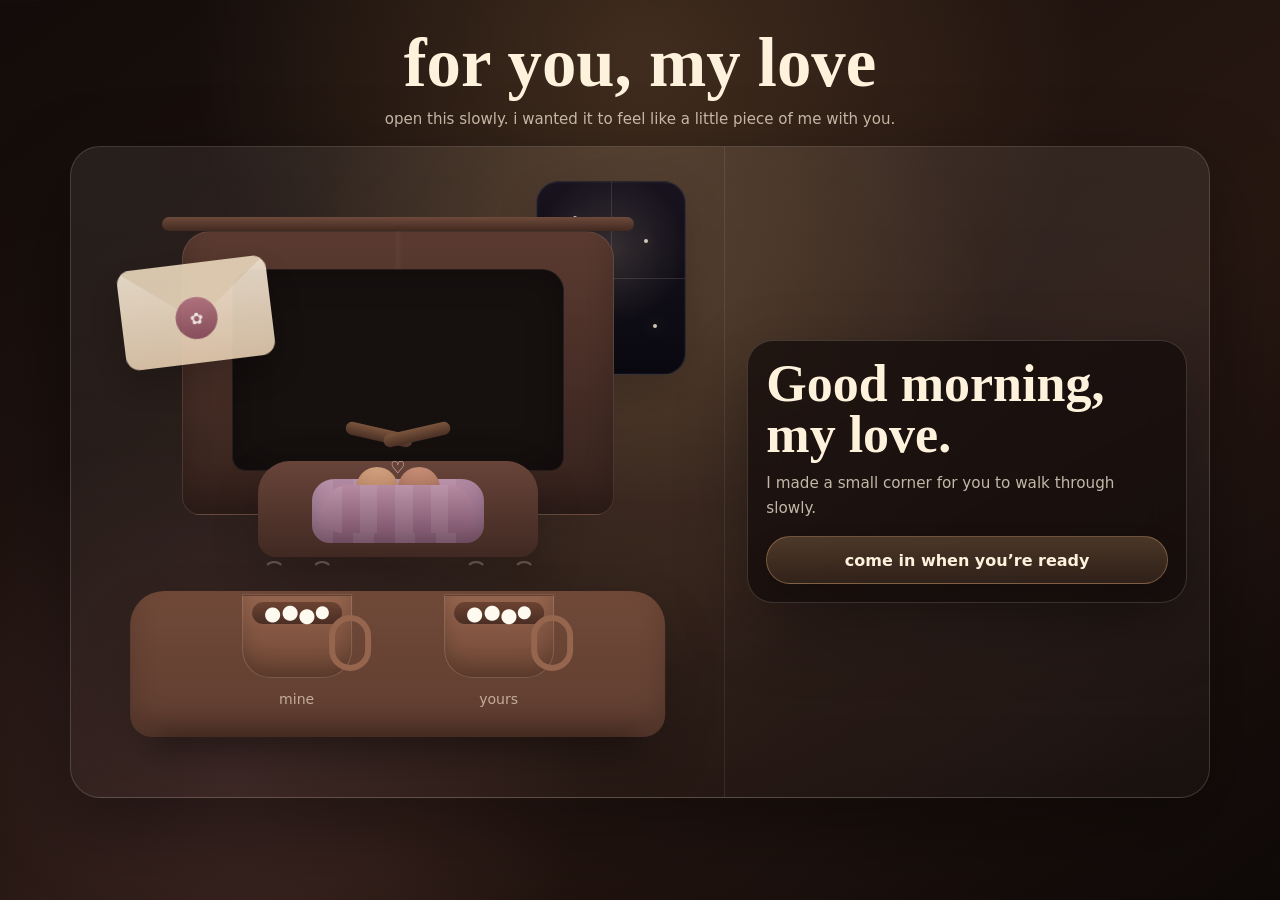
==== commit eecce80a: "Rename valentines-final-stable-cocoa.html to index.html" ====
--- a/index.html
+++ b/index.html
@@ -433,6 +433,102 @@
     }
 
 
+
+    /* final sky tidy-up */
+    .sky-section {
+      min-height: 590px !important;
+    }
+
+    .sky-copy p {
+      max-width: 360px !important;
+      margin-left: 0 !important;
+    }
+
+    .sky-scene-wrap {
+      width: min(340px, 100%) !important;
+      min-height: 236px !important;
+      margin: 14px 0 0 !important;
+    }
+
+    .sky-dialogue {
+      left: 14px !important;
+      bottom: 96px !important;
+      width: 198px !important;
+      height: 88px !important;
+      inset: auto auto 96px 14px !important;
+    }
+
+    .sky-bubble {
+      max-width: 102px !important;
+      padding: 7px 9px !important;
+      font-size: .66rem !important;
+      line-height: 1.18 !important;
+      border-radius: 13px !important;
+      background:
+        radial-gradient(circle at 18% 12%, rgba(255,255,255,.44), transparent 34%),
+        linear-gradient(180deg, rgba(255, 249, 241, .98), rgba(244, 224, 205, .96)) !important;
+    }
+
+    .sky-bubble.left,
+    .sky-bubble.left.two,
+    .sky-bubble.left.three {
+      left: 0 !important;
+      top: 6px !important;
+      border-radius: 13px 13px 13px 6px !important;
+    }
+
+    .sky-bubble.right,
+    .sky-bubble.right.two,
+    .sky-bubble.right.three {
+      right: 8px !important;
+      top: 26px !important;
+      border-radius: 13px 13px 6px 13px !important;
+    }
+
+    .sky-cuddle {
+      left: 18px !important;
+      bottom: 12px !important;
+      width: 160px !important;
+      height: 108px !important;
+      filter: drop-shadow(0 12px 22px rgba(0,0,0,.22)) !important;
+    }
+
+    .sky-head.one {
+      left: 36px !important;
+      top: 22px !important;
+      width: 28px !important;
+      height: 28px !important;
+    }
+
+    .sky-head.two {
+      right: 36px !important;
+      top: 22px !important;
+      width: 28px !important;
+      height: 28px !important;
+    }
+
+    .sky-cup.one {
+      left: 44px !important;
+      bottom: 38px !important;
+      transform: scale(.66) !important;
+    }
+
+    .sky-cup.two {
+      right: 44px !important;
+      bottom: 38px !important;
+      transform: scale(.66) !important;
+    }
+
+    .sky-blanket {
+      left: 18px !important;
+      right: 18px !important;
+      bottom: 12px !important;
+      height: 38px !important;
+      border-radius: 18px 18px 12px 12px !important;
+      background: linear-gradient(180deg, rgba(178,124,148,.96), rgba(100,69,88,.96)) !important;
+    }
+
+
     .window {
       position: absolute;
       top: 22px;
@@ -1962,6 +2058,45 @@
     }
 
 
+
+    .moon-talk-bubble {
+      position: absolute;
+      left: 50%;
+      bottom: 112px;
+      transform: translateX(-50%);
+      padding: 8px 12px;
+      border-radius: 16px;
+      background:
+        radial-gradient(circle at 18% 12%, rgba(255,255,255,.44), transparent 34%),
+        linear-gradient(180deg, rgba(255, 249, 241, .98), rgba(244, 224, 205, .96));
+      color: #55382f;
+      font-family: Georgia, "Times New Roman", serif;
+      font-size: .76rem;
+      white-space: nowrap;
+      box-shadow: 0 12px 22px rgba(0,0,0,.18);
+      border: 1px solid rgba(255,255,255,.34);
+      opacity: 0;
+      transition: opacity .45s ease, transform .45s ease;
+      z-index: 7;
+    }
+
+    .moon-talk-bubble.is-visible {
+      opacity: 1;
+      transform: translateX(-50%) translateY(0);
+    }
+
+    .moon-talk-bubble::after {
+      content: "";
+      position: absolute;
+      left: 50%;
+      bottom: -5px;
+      width: 10px;
+      height: 10px;
+      background: rgba(244, 224, 205, .96);
+      transform: translateX(-50%) rotate(45deg);
+    }
+
+
     .moon-btn {
       position: absolute;
       top: 62px;
@@ -3296,6 +3431,402 @@
     }
 
 
+
+    /* final aurora polish */
+    .aurora-ribbon {
+      filter: blur(18px) !important;
+      opacity: .78 !important;
+      animation: auroraDrift 12s ease-in-out infinite !important;
+    }
+
+    .aurora-ribbon.one {
+      top: 60px !important;
+      height: 210px !important;
+      transform: rotate(-8deg) scaleX(1.06) !important;
+      background: linear-gradient(90deg,
+        rgba(102,255,214,0),
+        rgba(102,255,214,.20),
+        rgba(120,255,216,.48),
+        rgba(116,170,255,.42),
+        rgba(102,255,214,.16),
+        rgba(102,255,214,0)) !important;
+    }
+
+    .aurora-ribbon.two {
+      top: 112px !important;
+      height: 180px !important;
+      transform: rotate(5deg) scaleX(1.04) !important;
+      background: linear-gradient(90deg,
+        rgba(154,120,255,0),
+        rgba(120,255,211,.20),
+        rgba(132,188,255,.46),
+        rgba(154,120,255,.30),
+        rgba(120,255,211,.12),
+        rgba(154,120,255,0)) !important;
+      animation-duration: 14s !important;
+    }
+
+    .aurora-ribbon.three {
+      top: 154px !important;
+      height: 150px !important;
+      transform: rotate(-3deg) scaleX(1.02) !important;
+      opacity: .42 !important;
+      animation-duration: 16s !important;
+    }
+
+    .aurora-shoot {
+      position: absolute;
+      width: 110px;
+      height: 2px;
+      background: linear-gradient(90deg, rgba(255,255,255,0), rgba(255,255,255,.96), rgba(255,255,255,0));
+      border-radius: 999px;
+      box-shadow: 0 0 16px rgba(255,255,255,.35);
+      opacity: 0;
+      z-index: 2;
+    }
+
+    .aurora-shoot.one {
+      top: 110px;
+      right: 16%;
+      transform: rotate(-24deg);
+      animation: auroraShoot 6.6s linear infinite;
+    }
+
+    .aurora-shoot.two {
+      top: 210px;
+      right: 36%;
+      transform: rotate(-20deg);
+      animation: auroraShoot 8.2s linear infinite;
+      animation-delay: 3.1s;
+    }
+
+    .aurora-ground {
+      margin-top: 28px !important;
+      height: 166px !important;
+    }
+
+    .aurora-silhouette {
+      width: 210px !important;
+      height: 118px !important;
+      left: 50% !important;
+      bottom: 18px !important;
+    }
+
+    .aurora-head.one {
+      left: 54px !important;
+      top: 22px !important;
+      width: 34px !important;
+      height: 34px !important;
+    }
+
+    .aurora-head.two {
+      right: 54px !important;
+      top: 22px !important;
+      width: 34px !important;
+      height: 34px !important;
+    }
+
+    .aurora-blanket {
+      width: 160px !important;
+      height: 48px !important;
+      bottom: 8px !important;
+      border-radius: 24px 24px 18px 18px !important;
+      background: linear-gradient(180deg, rgba(197,150,178,.96), rgba(117,84,110,.96)) !important;
+    }
+
+    @keyframes auroraDrift {
+      0%,100% { transform: translateY(0) scaleX(1.02) rotate(-4deg); }
+      50% { transform: translateY(10px) scaleX(1.08) rotate(2deg); }
+    }
+
+    @keyframes auroraShoot {
+      0%, 65% { opacity: 0; transform: translate(0,0) rotate(-24deg); }
+      69% { opacity: 1; }
+      100% { opacity: 0; transform: translate(-220px, 120px) rotate(-24deg); }
+    }
+
+
+
+    /* cocoa pour step */
+    .pour-scene {
+      position: relative;
+      height: 172px;
+      width: min(260px, 100%);
+      margin: 14px auto 4px;
+    }
+
+    .pour-pot {
+      position: absolute;
+      left: 34px;
+      top: 10px;
+      width: 92px;
+      height: 54px;
+      border-radius: 26px 26px 18px 18px;
+      background: linear-gradient(180deg, #f1c48c, #9b5c3d);
+      transform: rotate(-16deg);
+      box-shadow: 0 12px 26px rgba(0,0,0,.18);
+    }
+
+    .pour-pot::after {
+      content: "";
+      position: absolute;
+      right: -18px;
+      top: 22px;
+      width: 26px;
+      height: 12px;
+      border-radius: 999px;
+      background: #9b5c3d;
+    }
+
+    .pour-stream {
+      position: absolute;
+      left: 132px;
+      top: 58px;
+      width: 12px;
+      height: 76px;
+      border-radius: 999px;
+      background: linear-gradient(180deg, #6b351f, #9a5734);
+      transform: rotate(12deg);
+      animation: cocoaPour 1.6s ease-in-out infinite;
+      transform-origin: top center;
+    }
+
+    .pour-cup {
+      position: absolute;
+      left: 94px;
+      bottom: 4px;
+      width: 92px;
+      height: 76px;
+      border: 4px solid rgba(255,244,224,.86);
+      border-top: 0;
+      border-radius: 0 0 28px 28px;
+      overflow: hidden;
+      background: rgba(255,255,255,.08);
+      box-shadow: 0 14px 28px rgba(0,0,0,.16);
+    }
+
+    .pour-cup::after {
+      content: "";
+      position: absolute;
+      right: -26px;
+      top: 18px;
+      width: 34px;
+      height: 32px;
+      border: 5px solid rgba(255,244,224,.78);
+      border-left: 0;
+      border-radius: 0 18px 18px 0;
+    }
+
+    .pour-fill {
+      position: absolute;
+      left: 0;
+      right: 0;
+      bottom: 0;
+      height: 0%;
+      background: linear-gradient(180deg, #7a3d25, #4e2718);
+      animation: cupFill 2.2s ease forwards;
+    }
+
+    .pour-shine {
+      position: absolute;
+      left: 16px;
+      top: 20px;
+      width: 10px;
+      height: 34px;
+      border-radius: 999px;
+      background: rgba(255,255,255,.16);
+    }
+
+    @keyframes cocoaPour {
+      0%,100% { opacity: .56; height: 58px; }
+      50% { opacity: 1; height: 82px; }
+    }
+
+    @keyframes cupFill {
+      from { height: 0%; }
+      to { height: 76%; }
+    }
+
+    .game-cup {
+      --cream: 0%;
+      background:
+        radial-gradient(circle at 26% 30%, rgba(255,255,255,.9) 0 3px, transparent 3.5px),
+        linear-gradient(180deg,
+          color-mix(in srgb, #6b351f calc(100% - var(--cream)), #fff4df var(--cream)),
+          color-mix(in srgb, #3f1e13 calc(100% - var(--cream)), #e9dccb var(--cream))) !important;
+    }
+
+    .game-cup::before {
+      background:
+        radial-gradient(circle at 24% 42%, rgba(255,255,255,.92) 0 calc(2px + var(--cream) * .045), transparent calc(3px + var(--cream) * .045)),
+        radial-gradient(circle at 58% 30%, rgba(255,255,255,.86) 0 calc(1px + var(--cream) * .04), transparent calc(2px + var(--cream) * .04)),
+        radial-gradient(circle at 72% 54%, rgba(255,255,255,.82) 0 calc(1px + var(--cream) * .035), transparent calc(2px + var(--cream) * .035));
+    }
+
+    .kitten-bonus,
+    .kitten-garden {
+      display: none !important;
+    }
+
+    .gift-scene {
+      padding-bottom: 26px !important;
+    }
+
+    .sky-section {
+      min-height: 570px !important;
+      overflow: hidden !important;
+    }
+
+    .sky-copy {
+      width: 100% !important;
+      max-width: 620px !important;
+      text-align: left !important;
+    }
+
+    .sky-copy h2,
+    .sky-copy > p {
+      text-align: left !important;
+    }
+
+    .sky-copy > p {
+      max-width: 360px !important;
+      margin-left: 0 !important;
+    }
+
+    .final-night-scene {
+      position: relative;
+      width: min(340px, 100%);
+      height: 260px;
+      margin-top: 12px;
+    }
+
+    .final-couple {
+      position: absolute;
+      left: 8px;
+      bottom: 4px;
+      width: 210px;
+      height: 148px;
+      padding: 0;
+      border: 0;
+      background: transparent;
+      cursor: pointer;
+      z-index: 4;
+      filter: drop-shadow(0 16px 28px rgba(0,0,0,.24));
+    }
+
+    .final-couple svg {
+      width: 100%;
+      height: 100%;
+      display: block;
+      overflow: visible;
+    }
+
+    .ground-shadow { fill: rgba(0,0,0,.24); }
+    .head-dark { fill: #1c1920; }
+    .head-light { fill: #2a2025; }
+    .blanket-shape { fill: #91617a; stroke: rgba(255,255,255,.16); stroke-width: 2; }
+    .blanket-line { fill: none; stroke: rgba(255,235,222,.28); stroke-width: 3; stroke-linecap: round; }
+    .tiny-cup { fill: #eadbc9; opacity: .95; }
+    .steam-line { fill: none; stroke: rgba(255,242,221,.50); stroke-width: 2; stroke-linecap: round; }
+
+    .sky-dialogue {
+      position: absolute !important;
+      left: 18px !important;
+      bottom: 126px !important;
+      width: 194px !important;
+      height: 92px !important;
+      inset: auto auto 126px 18px !important;
+      z-index: 7;
+      pointer-events: none;
+    }
+
+    .sky-bubble {
+      max-width: 104px !important;
+      padding: 7px 9px !important;
+      font-size: .66rem !important;
+      line-height: 1.18 !important;
+      border-radius: 13px !important;
+      background:
+        radial-gradient(circle at 18% 12%, rgba(255,255,255,.44), transparent 34%),
+        linear-gradient(180deg, rgba(255, 249, 241, .98), rgba(244, 224, 205, .96)) !important;
+      color: #55382f !important;
+      box-shadow: 0 10px 20px rgba(0,0,0,.18) !important;
+      opacity: 0;
+      transform: translateY(6px) scale(.96);
+      transition: opacity .45s ease, transform .45s ease;
+    }
+
+    .sky-bubble.is-visible {
+      opacity: 1;
+      transform: translateY(0) scale(1);
+    }
+
+    .sky-bubble.left {
+      left: 0 !important;
+      right: auto !important;
+      top: 6px !important;
+      text-align: left !important;
+      border-radius: 13px 13px 13px 6px !important;
+    }
+
+    .sky-bubble.right {
+      right: 2px !important;
+      left: auto !important;
+      top: 34px !important;
+      text-align: right !important;
+      border-radius: 13px 13px 6px 13px !important;
+    }
+
+    .sky-heart-layer {
+      position: absolute !important;
+      inset: 0 !important;
+      pointer-events: none;
+      overflow: visible;
+      z-index: 6;
+    }
+
+    .sky-float-heart {
+      position: absolute;
+      font-size: .88rem;
+      color: #ffd7e2;
+      opacity: 0;
+      text-shadow: 0 0 12px rgba(255, 215, 226, .35);
+      animation: skyHeartUpClean 3.1s ease-out forwards;
+    }
+
+    @keyframes skyHeartUpClean {
+      0% { opacity: 0; transform: translate(0,0) scale(.72); }
+      15% { opacity: .95; }
+      100% { opacity: 0; transform: translate(var(--drift, 12px), -108px) scale(1.12); }
+    }
+
+    .moon-talk-bubble {
+      position: absolute;
+      left: 50%;
+      bottom: 112px;
+      transform: translateX(-50%);
+      padding: 8px 12px;
+      border-radius: 16px;
+      background:
+        radial-gradient(circle at 18% 12%, rgba(255,255,255,.44), transparent 34%),
+        linear-gradient(180deg, rgba(255, 249, 241, .98), rgba(244, 224, 205, .96));
+      color: #55382f;
+      font-family: Georgia, "Times New Roman", serif;
+      font-size: .76rem;
+      white-space: nowrap;
+      box-shadow: 0 12px 22px rgba(0,0,0,.18);
+      border: 1px solid rgba(255,255,255,.34);
+      opacity: 0;
+      transition: opacity .45s ease, transform .45s ease;
+      z-index: 7;
+    }
+
+    .moon-talk-bubble.is-visible {
+      opacity: 1;
+      transform: translateX(-50%) translateY(0);
+    }
+
+
     .hidden { display: none !important; }
 
     .spark,
@@ -3642,9 +4173,25 @@
 
         <section class="panel is-hidden" id="gameIntroPanel">
           <h2>Let’s make our cocoa.</h2>
-          <p>A tiny game before the warm part. Tap left, middle, or right and catch 12 marshmallows for us.</p>
-          <button class="button full" id="gameIntroBtn" type="button">start the cocoa</button>
-          <p class="focus-note">I’ll bring the game to you.</p>
+          <p>First, pour it in slowly. Then we’ll add the marshmallows together.</p>
+          <button class="button full" id="gameIntroBtn" type="button">pour the cocoa</button>
+          <p class="focus-note">A little warm-up before the game.</p>
+        </section>
+
+        <section class="panel is-hidden" id="pourPanel">
+          <h2>Careful...</h2>
+          <p>Warm cocoa first.</p>
+
+          <div class="pour-scene" id="pourScene" aria-hidden="true">
+            <div class="pour-pot"></div>
+            <div class="pour-stream"></div>
+            <div class="pour-cup">
+              <span class="pour-fill"></span>
+              <span class="pour-shine"></span>
+            </div>
+          </div>
+
+          <button class="button full" id="startMallowGameBtn" type="button">now add marshmallows</button>
         </section>
 
         <section class="panel is-hidden" id="gamePanel">
@@ -3786,32 +4333,9 @@
               <path class="heart-ribbon" d="M83 194 C70 176 92 162 108 178 C126 156 154 174 130 204 C112 188 98 184 83 194Z"></path>
             </svg>
           </div>
-          <div class="kitten-bonus" id="kittenGarden">
-            <p class="kitten-title">bonus kitty</p>
-            <div class="kitten-bubble" id="kittenBubble">mrrp ♡</div>
-            <div class="kitten-playground">
-              <div class="yarn-ball" id="yarnBall" aria-hidden="true"></div>
-              <div class="kitten" id="petKitten" role="button" tabindex="0" aria-label="Pet the kitten">
-                <span class="kitten-tail"></span>
-                <span class="kitten-body"></span>
-                <span class="kitten-head">
-                  <span class="kitten-eye left"></span>
-                  <span class="kitten-eye right"></span>
-                  <span class="kitten-nose"></span>
-                  <span class="kitten-mouth"></span>
-                </span>
-                <span class="kitten-paw">🐾</span>
-              </div>
-            </div>
-            <div class="kitty-actions">
-              <button class="button alt" id="petKittenBtn" type="button">pet it</button>
-              <button class="button alt" id="giveYarnBtn" type="button">give yarn ball</button>
-            </div>
-          </div>
-
-</div>
-
-        <button class="button full quiet-continue hidden" id="letterContinueBtn" type="button">
+        </div>
+
+        <button class="button full quiet-continue hidden" id="letterContinueBtn"  type="button">
           when you’re ready, there’s a letter
         </button>
       </section>
@@ -3883,91 +4407,34 @@
           <h2>I love you.</h2>
           <p>Just us, hot chocolate, and the quiet part of the night.</p>
 
-          <div class="sky-scene-wrap">
+          <div class="final-night-scene">
             <div class="sky-dialogue" aria-live="polite">
               <div class="sky-bubble left" id="skyBubble1">i love you</div>
               <div class="sky-bubble right" id="skyBubble2">no i love you more</div>
-              <div class="sky-bubble left two" id="skyBubble3">this is beautiful, just like you</div>
-              <div class="sky-bubble right two" id="skyBubble4">can’t we stay here forever</div>
-              <div class="sky-bubble left three" id="skyBubble5">where’s my kitten:(</div>
-              <div class="sky-bubble right three" id="skyBubble6">back home:)</div>
+              <div class="sky-bubble left" id="skyBubble3">this is beautiful, just like you</div>
+              <div class="sky-bubble right" id="skyBubble4">can’t we stay here forever</div>
+              <div class="sky-bubble left" id="skyBubble5">where’s my kitten:(</div>
+              <div class="sky-bubble right" id="skyBubble6">back home:)</div>
             </div>
 
             <div class="sky-heart-layer" id="skyHeartLayer" aria-hidden="true"></div>
 
-            <div class="sky-cuddle" id="skyCuddle" aria-label="cuddling under the stars">
-              <span class="sky-head one"></span>
-              <span class="sky-head two"></span>
-              <span class="sky-cup one"></span>
-              <span class="sky-cup two"></span>
-              <span class="sky-blanket"></span>
-            </div>
+            <button class="final-couple" id="skyCuddle" type="button" aria-label="Send little hearts into the sky">
+              <svg viewBox="0 0 220 150" aria-hidden="true">
+                <ellipse cx="96" cy="132" rx="92" ry="14" class="ground-shadow"></ellipse>
+                <circle cx="78" cy="58" r="18" class="head-dark"></circle>
+                <circle cx="122" cy="58" r="18" class="head-light"></circle>
+                <path d="M38 94 C54 70 146 70 164 94 C176 112 160 132 100 134 C40 132 24 112 38 94Z" class="blanket-shape"></path>
+                <path d="M58 102 C78 114 120 114 142 102" class="blanket-line"></path>
+                <rect x="72" y="80" width="18" height="22" rx="6" class="tiny-cup"></rect>
+                <rect x="122" y="80" width="18" height="22" rx="6" class="tiny-cup"></rect>
+                <path d="M82 76 C76 66 90 66 84 56" class="steam-line"></path>
+                <path d="M132 76 C126 66 140 66 134 56" class="steam-line"></path>
+              </svg>
+            </button>
           </div>
         </div>
       </section>
-<section class="moon-section locked-section" id="moonSection">
-        <div class="moon-stars" aria-hidden="true">
-          <span></span><span></span><span></span><span></span><span></span><span></span>
-        </div>
-
-        <div class="moon-copy">
-          <h2>To the moon and back.</h2>
-          <div class="moon-heart" aria-hidden="true"></div>
-          <p>A tiny secret just for you.</p>
-
-          <div class="moon-ground" aria-hidden="true">
-            <div class="kitty-pair">
-              <span class="kiss-heart">♡</span>
-
-              <div class="kitty one">
-                <span class="kitty-tail"></span>
-                <span class="kitty-body"></span>
-                <span class="kitty-head">
-                  <span class="kitty-face">
-                    <span class="kitty-eye left"></span>
-                    <span class="kitty-eye right"></span>
-                    <span class="kitty-nose"></span>
-                    <span class="kitty-mouth"></span>
-                  </span>
-                </span>
-              </div>
-
-              <div class="kitty baby">
-                <span class="kitty-tail"></span>
-                <span class="kitty-body"></span>
-                <span class="kitty-head">
-                  <span class="kitty-face">
-                    <span class="kitty-eye left"></span>
-                    <span class="kitty-eye right"></span>
-                    <span class="kitty-nose"></span>
-                    <span class="kitty-mouth"></span>
-                  </span>
-                </span>
-              </div>
-
-              <div class="kitty two">
-                <span class="kitty-tail"></span>
-                <span class="kitty-body"></span>
-                <span class="kitty-head">
-                  <span class="kitty-face">
-                    <span class="kitty-eye left"></span>
-                    <span class="kitty-eye right"></span>
-                    <span class="kitty-nose"></span>
-                    <span class="kitty-mouth"></span>
-                  </span>
-                </span>
-              </div>
-
-              <div class="moon-home-note">i’m back home ♡</div>
-            </div>
-          </div>
-        </div>
-      </section>
-
-    </section>
-    <div class="kiss-overlay" id="kissOverlay" aria-hidden="true"><div class="kiss-mark">♡</div></div>
-</main>
-
 
       <section class="aurora-section" id="auroraSection">
         <button class="aurora-close" id="closeAuroraBtn" type="button">back inside</button>
@@ -3979,6 +4446,8 @@
         <span class="aurora-ribbon one" aria-hidden="true"></span>
         <span class="aurora-ribbon two" aria-hidden="true"></span>
         <span class="aurora-ribbon three" aria-hidden="true"></span>
+        <span class="aurora-shoot one" aria-hidden="true"></span>
+        <span class="aurora-shoot two" aria-hidden="true"></span>
 
         <div class="aurora-copy">
           <h2>look at that...</h2>
@@ -4013,6 +4482,7 @@
     const panels = {
       intro: document.querySelector("#introPanel"),
       gameIntro: document.querySelector("#gameIntroPanel"),
+      pour: document.querySelector("#pourPanel"),
       game: document.querySelector("#gamePanel"),
       cheers: document.querySelector("#cheersPanel"),
       fire: document.querySelector("#firePanel"),
@@ -4021,6 +4491,7 @@
 
     const introBtn = document.querySelector("#introBtn");
     const gameIntroBtn = document.querySelector("#gameIntroBtn");
+    const startMallowGameBtn = document.querySelector("#startMallowGameBtn");
     const restartBtn = document.querySelector("#restartBtn");
     const cheersBtn = document.querySelector("#cheersBtn");
     const fireBtn = document.querySelector("#fireBtn");
@@ -4045,11 +4516,6 @@
     const kissAgainLine = document.querySelector("#kissAgainLine");
     const openGiftBtn = document.querySelector("#openGiftBtn");
     const giftScene = document.querySelector("#giftScene");
-    const petKitten = document.querySelector("#petKitten");
-    const petKittenBtn = document.querySelector("#petKittenBtn");
-    const giveYarnBtn = document.querySelector("#giveYarnBtn");
-    const yarnBall = document.querySelector("#yarnBall");
-    const kittenBubble = document.querySelector("#kittenBubble");
     const letterContinueBtn = document.querySelector("#letterContinueBtn");
     const letterSection = document.querySelector("#letterSection");
     const openLetterBtn = document.querySelector("#openLetterBtn");
@@ -4064,6 +4530,7 @@
     const auroraSection = document.querySelector("#auroraSection");
     const closeAuroraBtn = document.querySelector("#closeAuroraBtn");
     const moonBtn = document.querySelector("#moonBtn");
+    const moonTalkBubble = document.querySelector("#moonTalkBubble");
     const skyCuddle = document.querySelector("#skyCuddle");
     const skyHeartLayer = document.querySelector("#skyHeartLayer");
     const skyBubble1 = document.querySelector("#skyBubble1");
@@ -4176,6 +4643,7 @@
           if (wasCaught) {
             caught += 1;
             scoreEl.textContent = caught;
+            gameCup.style.setProperty("--cream", `${Math.min(100, (caught / target) * 100)}%`);
             gameStatus.textContent = caught < target ? "Nice catch." : "Cocoa ready.";
             const rect = gameArea.getBoundingClientRect();
             sparkAt(rect.left + cup.centers[cup.lane], rect.bottom - 46, 5);
@@ -4204,6 +4672,7 @@
       caught = 0;
       scoreEl.textContent = "0";
       gameStatus.textContent = "Ready.";
+      gameCup.style.setProperty("--cream", "0%");
       clearMallows();
       updateLaneCenters();
       moveCupToLane(1, false);
@@ -4279,8 +4748,7 @@
     function openGift() {
       giftScene.classList.add("is-open");
       sparkAt(window.innerWidth / 2, window.innerHeight * .55, 22);
-
-      setTimeout(() => {
+setTimeout(() => {
         unlockSection(letterSection, false);
         letterContinueBtn.classList.remove("hidden");
       }, 6200);
@@ -4296,7 +4764,7 @@
       heartConfetti(18);
 
       if (kissCount === 1) {
-        kissAgainLine.textContent = "okay... now you can open it";
+        kissAgainLine.textContent = "mwah";
         setTimeout(() => {
           giftScene.classList.remove("hidden");
           giftScene.scrollIntoView({ behavior: "smooth", block: "center" });
@@ -4357,13 +4825,42 @@
       auroraSection.classList.remove("is-visible");
     }
 
+    let moonTalkTimers = [];
+
+    function runMoonTalk() {
+      if (!moonTalkBubble) return;
+      moonTalkTimers.forEach((t) => clearTimeout(t));
+      moonTalkTimers = [];
+      moonTalkBubble.classList.remove("is-visible");
+      moonTalkBubble.textContent = "";
+
+      moonTalkTimers.push(setTimeout(() => {
+        moonTalkBubble.textContent = "i’m back home ♡";
+        moonTalkBubble.classList.add("is-visible");
+      }, 2000));
+
+      moonTalkTimers.push(setTimeout(() => {
+        moonTalkBubble.classList.remove("is-visible");
+      }, 5000));
+
+      moonTalkTimers.push(setTimeout(() => {
+        moonTalkBubble.textContent = "i miss you mommy :(";
+        moonTalkBubble.classList.add("is-visible");
+      }, 8000));
+
+      moonTalkTimers.push(setTimeout(() => {
+        moonTalkBubble.classList.remove("is-visible");
+      }, 11000));
+    }
+
     function openMoonEasterEgg() {
       moonSection.classList.remove("locked-section");
       moonSection.classList.add("is-visible", "unlocking");
-      heartConfetti(26);
+      heartConfetti(20);
       setTimeout(() => {
         moonSection.scrollIntoView({ behavior: "smooth", block: "start" });
       }, 120);
+      runMoonTalk();
     }
 
     function sparkAt(x, y, count) {
@@ -4394,41 +4891,48 @@
 
 
 
-    let skyDialogueStarted = false;    function startSkyDialogue() {
+    let skyDialogueStarted = false;
+
+    function startSkyDialogue() {
       if (skyDialogueStarted) return;
       skyDialogueStarted = true;
 
+      const all = [skyBubble1, skyBubble2, skyBubble3, skyBubble4, skyBubble5, skyBubble6];
       const sequence = [
-        [skyBubble1, 900],
-        [skyBubble2, 4200],
-        [skyBubble3, 7500],
-        [skyBubble4, 10800],
-        [skyBubble5, 14100],
-        [skyBubble6, 17400],
+        [skyBubble1, 1200],
+        [skyBubble2, 5600],
+        [skyBubble3, 10000],
+        [skyBubble4, 14400],
+        [skyBubble5, 18800],
+        [skyBubble6, 23200],
       ];
 
-      sequence.forEach(([bubble, delay], index) => {
+      sequence.forEach(([bubble, delay]) => {
         setTimeout(() => {
-          [skyBubble1, skyBubble2, skyBubble3, skyBubble4, skyBubble5, skyBubble6].forEach((b) => b.classList.remove("is-visible"));
+          all.forEach((b) => b.classList.remove("is-visible"));
           bubble.classList.add("is-visible");
-
           setTimeout(() => {
             bubble.classList.remove("is-visible");
-          }, 2200);
+          }, 2400);
         }, delay);
       });
     }
 
     function sendSkyHearts() {
-      if (!skyHeartLayer) return;
+      if (!skyHeartLayer || !skyCuddle) return;
+      const layerRect = skyHeartLayer.getBoundingClientRect();
+      const cuddleRect = skyCuddle.getBoundingClientRect();
+      const originX = cuddleRect.left - layerRect.left + cuddleRect.width * 0.48;
+      const originBottom = layerRect.bottom - cuddleRect.top - cuddleRect.height * 0.52;
+
       for (let i = 0; i < 7; i++) {
         const heart = document.createElement("span");
         heart.className = "sky-float-heart";
         heart.textContent = Math.random() > .5 ? "♡" : "♥";
-        heart.style.left = `${72 + Math.random() * 56}px`;
-        heart.style.bottom = `${76 + Math.random() * 16}px`;
-        heart.style.setProperty("--drift", `${(Math.random() - .35) * 70}px`);
-        heart.style.animationDelay = `${Math.random() * .22}s`;
+        heart.style.left = `${originX + (Math.random() - .5) * 18}px`;
+        heart.style.bottom = `${originBottom + Math.random() * 10}px`;
+        heart.style.setProperty("--drift", `${(Math.random() - .5) * 46}px`);
+        heart.style.animationDelay = `${Math.random() * .18}s`;
         skyHeartLayer.appendChild(heart);
         setTimeout(() => heart.remove(), 3200);
       }
@@ -4474,23 +4978,7 @@
     function cocoaReplyShow(text) {
       cocoaReply.textContent = text;
     }
-
-    function petKittenReact() {
-      const lines = ["mrrp ♡", "tiny purr...", "happy kitten", "*nuzzle*"];
-      const line = lines[Math.floor(Math.random() * lines.length)];
-      showFloatingBubble(kittenBubble, line, "kitten");
-      heartConfetti(8);
-    }
-
-    function giveYarnReact() {
-      yarnBall.classList.remove("is-playing");
-      void yarnBall.offsetWidth;
-      yarnBall.classList.add("is-playing");
-      showFloatingBubble(kittenBubble, "play time!", "kitten");
-    }
-
-
-    function laneFromClientX(clientX) {
+function laneFromClientX(clientX) {
       const rect = gameArea.getBoundingClientRect();
       const relative = clientX - rect.left;
       const width = rect.width / totalLanes;
@@ -4498,7 +4986,8 @@
     }
 
     introBtn.addEventListener("click", () => showPanel("gameIntro"));
-    gameIntroBtn.addEventListener("click", startGame);
+    gameIntroBtn.addEventListener("click", () => showPanel("pour", true));
+    startMallowGameBtn.addEventListener("click", startGame);
     restartBtn.addEventListener("click", startGame);
     leftBtn.addEventListener("click", () => moveCupToLane(cup.lane - 1));
     rightBtn.addEventListener("click", () => moveCupToLane(cup.lane + 1));
@@ -4512,16 +5001,7 @@
     scrollBtn.addEventListener("click", () => { unlockSection(flowerArea, true); });
     receiveKissBtn.addEventListener("click", receiveKiss);
     openGiftBtn.addEventListener("click", openGift);
-    petKitten.addEventListener("click", petKittenReact);
-    petKittenBtn.addEventListener("click", petKittenReact);
-    giveYarnBtn.addEventListener("click", giveYarnReact);
-    petKitten.addEventListener("keydown", (event) => {
-      if (event.key === "Enter" || event.key === " ") {
-        event.preventDefault();
-        petKittenReact();
-      }
-    });
-    letterContinueBtn.addEventListener("click", () => letterSection.scrollIntoView({ behavior: "smooth", block: "start" }));
+letterContinueBtn.addEventListener("click", () => letterSection.scrollIntoView({ behavior: "smooth", block: "start" }));
     openLetterBtn.addEventListener("click", openLetter);
     movieContinueBtn.addEventListener("click", () => movieSection.scrollIntoView({ behavior: "smooth", block: "start" }));
     yesMovieBtn.addEventListener("click", celebrateMovie);
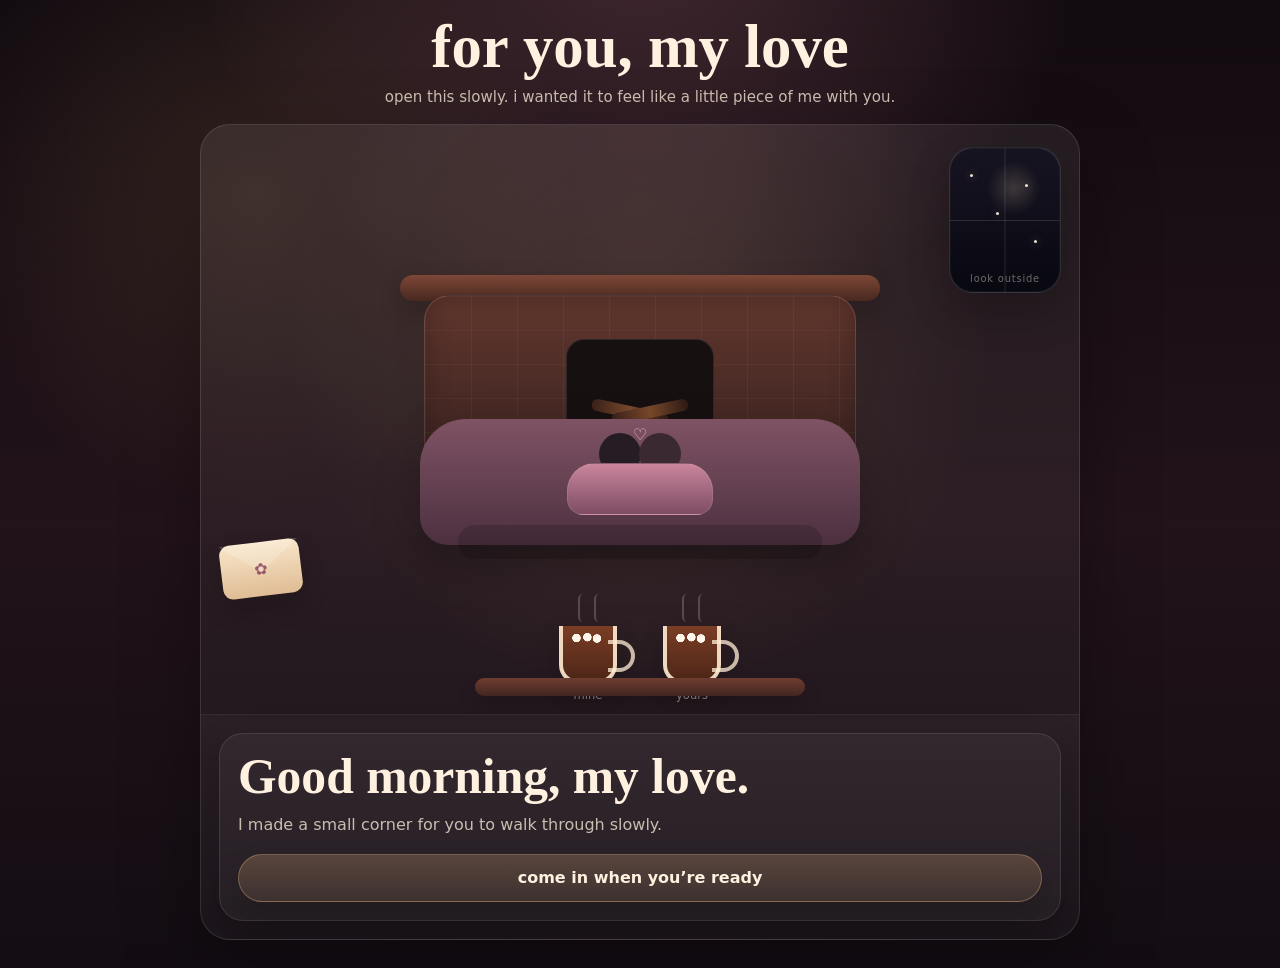
==== commit 5a6ba4b6: "Rename valentines-clean-remake-kitten-gift.html to index.html" ====
--- a/index.html
+++ b/index.html
@@ -1,1248 +1,421 @@
 <!doctype html>
 <html lang="en">
 <head>
-  <meta charset="utf-8" />
-  <meta name="viewport" content="width=device-width,initial-scale=1,viewport-fit=cover" />
-  <meta name="robots" content="noindex,nofollow" />
-  <meta name="theme-color" content="#140c0a" />
+  <meta charset="utf-8">
+  <meta name="viewport" content="width=device-width, initial-scale=1, viewport-fit=cover">
   <title>A little corner for you</title>
-
   <style>
     :root {
-      --bg: #130c0a;
-      --bg2: #271711;
-      --cream: #fff2dd;
-      --muted: rgba(255, 242, 221, .74);
-      --line: rgba(255, 242, 221, .16);
-      --card: rgba(20, 13, 11, .76);
-      --gold: #ffbf78;
-      --ember: #ff8f55;
-      --rose: #d995a2;
-      --rose2: #8d5264;
-      --wood: #704838;
-      --blanket: #b48ba5;
-      --blanket2: #7e566d;
-      --leaf: #b7c196;
-      --shadow: rgba(0,0,0,.38);
-    }
-
-    * { box-sizing: border-box; -webkit-tap-highlight-color: transparent; }
-    html { scroll-behavior: smooth; color-scheme: dark; }
-
+      --bg: #150d12;
+      --bg2: #25131b;
+      --cream: #fff1df;
+      --muted: rgba(255, 241, 223, .74);
+      --soft: rgba(255, 241, 223, .10);
+      --line: rgba(255, 255, 255, .12);
+      --rose: #d98497;
+      --rose2: #ad6078;
+      --gold: #f0b46d;
+      --brown: #5a2d1c;
+      --shadow: rgba(0, 0, 0, .32);
+      font-family: Inter, ui-sans-serif, system-ui, -apple-system, BlinkMacSystemFont, "Segoe UI", sans-serif;
+    }
+
+    * { box-sizing: border-box; }
+    html { scroll-behavior: smooth; }
     body {
       margin: 0;
       min-height: 100svh;
-      font-family: ui-sans-serif, system-ui, -apple-system, BlinkMacSystemFont, "Segoe UI", sans-serif;
       color: var(--cream);
       background:
-        radial-gradient(circle at 50% 6%, rgba(255, 191, 120, .16), transparent 28rem),
-        radial-gradient(circle at 18% 86%, rgba(217, 149, 162, .12), transparent 22rem),
-        linear-gradient(145deg, var(--bg), var(--bg2) 62%, #0e0908);
+        radial-gradient(circle at 50% -10%, rgba(217, 132, 151, .26), transparent 28rem),
+        radial-gradient(circle at 20% 20%, rgba(240, 180, 109, .13), transparent 20rem),
+        linear-gradient(180deg, #120b10, #22131a 54%, #130d13);
       overflow-x: hidden;
     }
 
-    body::before {
-      content: "";
-      position: fixed;
-      inset: 0;
-      pointer-events: none;
-      background-image:
-        linear-gradient(rgba(255,255,255,.024) 1px, transparent 1px),
-        linear-gradient(90deg, rgba(255,255,255,.016) 1px, transparent 1px);
-      background-size: 42px 42px;
-      mask-image: linear-gradient(to bottom, rgba(0,0,0,.55), transparent);
-      z-index: -1;
-    }
-
-    button { font: inherit; }
-
-    .page {
-      width: min(100% - 18px, 860px);
+    button { font: inherit; -webkit-tap-highlight-color: transparent; }
+    [hidden], .hidden { display: none !important; }
+
+    .app {
+      width: min(100% - 18px, 880px);
       margin: 0 auto;
       padding: max(14px, env(safe-area-inset-top)) 0 calc(28px + env(safe-area-inset-bottom));
     }
 
     .top {
       text-align: center;
-      padding: 0 6px 14px;
-    }
-
-    .eyebrow {
-      margin: 0 0 7px;
-      text-transform: uppercase;
-      letter-spacing: .22em;
-      color: rgba(255, 242, 221, .58);
-      font-size: .68rem;
-      font-weight: 850;
-    }
-
-    h1, h2, h3 {
+      padding: 4px 8px 14px;
+    }
+
+    .top h1 {
       margin: 0;
       font-family: Georgia, "Times New Roman", serif;
-      line-height: .98;
+      font-size: clamp(2.1rem, 10vw, 3.8rem);
+      line-height: .96;
+      text-transform: lowercase;
+    }
+
+    .subtitle {
+      margin: 10px auto 0;
+      max-width: 560px;
+      color: var(--muted);
+      line-height: 1.55;
+      font-size: .94rem;
+    }
+
+    h2, h3 {
+      margin: 0;
+      font-family: Georgia, "Times New Roman", serif;
+      line-height: 1.02;
       text-wrap: balance;
     }
 
-    h1 { font-size: clamp(2.2rem, 10vw, 4.3rem); }
-    h2 { font-size: clamp(1.95rem, 8vw, 3.25rem); }
-    h3 { font-size: clamp(1.7rem, 7vw, 2.4rem); }
-
-    p { line-height: 1.62; }
-
-    .subtitle {
-      max-width: 540px;
-      margin: 10px auto 0;
-      color: var(--muted);
-      font-size: .94rem;
-    }
+    h2 { font-size: clamp(1.85rem, 8vw, 3.1rem); }
+    h3 { font-size: 1.45rem; }
+
+    p { line-height: 1.6; }
 
     .stage {
       border: 1px solid var(--line);
       border-radius: 30px;
       overflow: hidden;
       background:
-        radial-gradient(circle at 50% 28%, rgba(255, 191, 120, .12), transparent 22rem),
-        linear-gradient(180deg, rgba(255,255,255,.07), rgba(255,255,255,.025));
+        radial-gradient(circle at 50% 26%, rgba(255, 191, 120, .12), transparent 22rem),
+        linear-gradient(180deg, rgba(255,255,255,.065), rgba(255,255,255,.025));
       box-shadow: 0 28px 80px var(--shadow);
-      isolation: isolate;
     }
 
     .room {
       position: relative;
-      min-height: 570px;
+      min-height: 590px;
       overflow: hidden;
       border-bottom: 1px solid rgba(255,255,255,.08);
     }
 
-
-
-    .sky-copy {
-      width: 100%;
-      max-width: 620px;
-    }
-
-    .sky-scene-wrap {
-      position: relative !important;
-      width: min(360px, 100%) !important;
-      min-height: 250px !important;
-      margin: 18px 0 0 !important;
-    }
-
-    .sky-cuddle {
-      position: absolute !important;
-      left: 18px !important;
-      bottom: 10px !important;
-      width: 178px !important;
-      height: 116px !important;
-      margin: 0 !important;
-      transform: none !important;
-      cursor: pointer;
-      z-index: 4;
-      filter: drop-shadow(0 14px 24px rgba(0,0,0,.24));
-    }
-
-    .sky-cuddle::before {
-      width: 142px !important;
-      height: 48px !important;
-      left: 16px !important;
-      bottom: 10px !important;
-    }
-
-    .sky-head.one {
-      left: 42px !important;
-      top: 22px !important;
-      width: 32px !important;
-      height: 32px !important;
-    }
-
-    .sky-head.two {
-      right: 42px !important;
-      top: 22px !important;
-      width: 32px !important;
-      height: 32px !important;
-    }
-
-    .sky-cup.one {
-      left: 54px !important;
-      bottom: 44px !important;
-      transform: scale(.78) !important;
-    }
-
-    .sky-cup.two {
-      right: 54px !important;
-      bottom: 44px !important;
-      transform: scale(.78) !important;
-    }
-
-    .sky-blanket {
-      left: 24px !important;
-      right: 24px !important;
-      bottom: 10px !important;
-      height: 45px !important;
-      border-radius: 24px 24px 14px 14px !important;
-    }
-
-    .sky-heart-layer {
-      position: absolute !important;
-      left: 0;
-      right: 0;
-      top: 0;
-      bottom: 0;
-      pointer-events: none;
-      overflow: visible;
-      z-index: 3;
-    }
-
-    .sky-float-heart {
-      position: absolute;
-      bottom: 78px;
-      left: 94px;
-      font-size: .86rem;
-      color: #ffd7e2;
-      opacity: 0;
-      text-shadow: 0 0 12px rgba(255, 215, 226, .35);
-      animation: skyHeartUpClean 3.1s ease-out forwards;
-    }
-
-    .sky-dialogue {
-      position: absolute !important;
-      left: 4px !important;
-      bottom: 128px !important;
-      width: 230px !important;
-      height: 106px !important;
-      min-height: 0 !important;
-      inset: auto auto 128px 4px !important;
-      z-index: 6;
-      pointer-events: none;
-    }
-
-    .sky-bubble {
-      max-width: 112px !important;
-      padding: 7px 9px !important;
-      font-size: .68rem !important;
-      line-height: 1.22 !important;
-      border-radius: 14px !important;
-      box-shadow: 0 10px 20px rgba(0,0,0,.18) !important;
-      opacity: 0;
-      transform: translateY(6px) scale(.96);
-      transition: opacity .45s ease, transform .45s ease;
-    }
-
-    .sky-bubble.is-visible {
-      opacity: 1;
-      transform: translateY(0) scale(1);
-    }
-
-    .sky-bubble.left,
-    .sky-bubble.left.two,
-    .sky-bubble.left.three {
-      left: 0 !important;
-      top: 10px !important;
-      right: auto !important;
-      text-align: left !important;
-      border-radius: 14px 14px 14px 6px !important;
-    }
-
-    .sky-bubble.right,
-    .sky-bubble.right.two,
-    .sky-bubble.right.three {
-      right: 0 !important;
-      top: 36px !important;
-      left: auto !important;
-      text-align: right !important;
-      border-radius: 14px 14px 6px 14px !important;
-    }
-
-    .sky-bubble.left::after,
-    .sky-bubble.right::after {
-      width: 8px !important;
-      height: 8px !important;
-      bottom: -4px !important;
-    }
-
-    @keyframes skyHeartUpClean {
-      0% {
-        opacity: 0;
-        transform: translate(0, 0) scale(.7);
-      }
-      14% {
-        opacity: .95;
-      }
-      100% {
-        opacity: 0;
-        transform: translate(var(--drift, 20px), -105px) scale(1.12);
-      }
-    }
-
-
-    .old-sky-scene-wrap-unused {
-      position: relative;
-      width: min(360px, 100%);
-      min-height: 230px;
-      margin: 12px auto 0;
-    }
-
-    .sky-cuddle {
-      position: relative;
-      width: 280px;
-      height: 170px;
-      margin: 72px auto 0;
-      cursor: pointer;
-      z-index: 3;
-      filter: drop-shadow(0 18px 36px rgba(0,0,0,.25));
-    }
-
-    .sky-heart-layer {
-      position: absolute;
-      inset: 0;
-      pointer-events: none;
-      overflow: visible;
-      z-index: 2;
-    }
-
-    .sky-float-heart {
-      position: absolute;
-      bottom: 34px;
-      left: 50%;
-      font-size: 1rem;
-      color: #ffd7e2;
-      opacity: 0;
-      text-shadow: 0 0 10px rgba(255, 215, 226, .28);
-      animation: skyHeartUp 2.8s ease-out forwards;
-    }
-
-    .sky-dialogue {
-      position: absolute;
-      inset: 0 0 auto 0;
-      z-index: 5;
-      pointer-events: none;
-      min-height: 180px;
-    }
-
-    .sky-bubble {
-      position: absolute;
-      max-width: 150px;
-      padding: 9px 12px;
-      border-radius: 18px;
-      background:
-        radial-gradient(circle at 18% 12%, rgba(255,255,255,.44), transparent 34%),
-        linear-gradient(180deg, rgba(255, 249, 241, .98), rgba(244, 224, 205, .96));
-      color: #55382f;
-      font-family: Georgia, "Times New Roman", serif;
-      font-size: .8rem;
-      line-height: 1.28;
-      box-shadow: 0 14px 28px rgba(0,0,0,.18);
-      border: 1px solid rgba(255,255,255,.34);
-      opacity: 0;
-      transform: translateY(8px) scale(.96);
-      transition: opacity .6s ease, transform .6s ease;
-    }
-
-    .sky-bubble.is-visible {
-      opacity: 1;
-      transform: translateY(0) scale(1);
-    }
-
-    .sky-bubble.left { left: 8px; top: 10px; border-radius: 18px 18px 18px 8px; }
-    .sky-bubble.left::after {
-      content: "";
-      position: absolute;
-      left: 18px;
-      bottom: -5px;
-      width: 11px;
-      height: 11px;
-      background: rgba(244, 224, 205, .96);
-      transform: rotate(45deg);
-    }
-
-    .sky-bubble.right { right: 8px; top: 38px; border-radius: 18px 18px 8px 18px; text-align: right; }
-    .sky-bubble.right::after {
-      content: "";
-      position: absolute;
-      right: 18px;
-      bottom: -5px;
-      width: 11px;
-      height: 11px;
-      background: rgba(244, 224, 205, .96);
-      transform: rotate(45deg);
-    }
-
-    .sky-bubble.left.two { left: -2px; top: 82px; }
-    .sky-bubble.right.two { right: -2px; top: 112px; }
-    .sky-bubble.left.three { left: 12px; top: 150px; }
-    .sky-bubble.right.three { right: 12px; top: 178px; }
-
-    @keyframes skyHeartUp {
-      0% { opacity: 0; transform: translate(-50%, 0) scale(.8); }
-      14% { opacity: .95; }
-      100% { opacity: 0; transform: translate(calc(-50% + var(--drift, 0px)), -120px) scale(1.18); }
-    }
-
-    .kitty.baby {
-      left: 50%;
-      right: auto;
-      bottom: -2px;
-      width: 74px;
-      height: 88px;
-      transform: translateX(-50%);
-      z-index: 4;
-    }
-
-    .kitty.baby .kitty-body {
-      width: 58px;
-      height: 46px;
-    }
-
-    .kitty.baby .kitty-head {
-      width: 44px;
-      height: 42px;
-      top: 12px;
-    }
-
-    .kitty.baby .kitty-tail {
-      width: 34px;
-    }
-
-    .moon-home-note {
-      position: absolute;
-      left: 50%;
-      bottom: 112px;
-      transform: translateX(-50%);
-      padding: 8px 12px;
-      border-radius: 16px;
-      background:
-        radial-gradient(circle at 18% 12%, rgba(255,255,255,.44), transparent 34%),
-        linear-gradient(180deg, rgba(255, 249, 241, .98), rgba(244, 224, 205, .96));
-      color: #55382f;
-      font-family: Georgia, "Times New Roman", serif;
-      font-size: .78rem;
-      white-space: nowrap;
-      box-shadow: 0 12px 22px rgba(0,0,0,.18);
-      border: 1px solid rgba(255,255,255,.34);
-    }
-
-    .moon-home-note::after {
-      content: "";
-      position: absolute;
-      left: 50%;
-      bottom: -5px;
-      width: 10px;
-      height: 10px;
-      background: rgba(244, 224, 205, .96);
-      transform: translateX(-50%) rotate(45deg);
-    }
-
-
-
-    /* final sky tidy-up */
-    .sky-section {
-      min-height: 590px !important;
-    }
-
-    .sky-copy p {
-      max-width: 360px !important;
-      margin-left: 0 !important;
-    }
-
-    .sky-scene-wrap {
-      width: min(340px, 100%) !important;
-      min-height: 236px !important;
-      margin: 14px 0 0 !important;
-    }
-
-    .sky-dialogue {
-      left: 14px !important;
-      bottom: 96px !important;
-      width: 198px !important;
-      height: 88px !important;
-      inset: auto auto 96px 14px !important;
-    }
-
-    .sky-bubble {
-      max-width: 102px !important;
-      padding: 7px 9px !important;
-      font-size: .66rem !important;
-      line-height: 1.18 !important;
-      border-radius: 13px !important;
-      background:
-        radial-gradient(circle at 18% 12%, rgba(255,255,255,.44), transparent 34%),
-        linear-gradient(180deg, rgba(255, 249, 241, .98), rgba(244, 224, 205, .96)) !important;
-    }
-
-    .sky-bubble.left,
-    .sky-bubble.left.two,
-    .sky-bubble.left.three {
-      left: 0 !important;
-      top: 6px !important;
-      border-radius: 13px 13px 13px 6px !important;
-    }
-
-    .sky-bubble.right,
-    .sky-bubble.right.two,
-    .sky-bubble.right.three {
-      right: 8px !important;
-      top: 26px !important;
-      border-radius: 13px 13px 6px 13px !important;
-    }
-
-    .sky-cuddle {
-      left: 18px !important;
-      bottom: 12px !important;
-      width: 160px !important;
-      height: 108px !important;
-      filter: drop-shadow(0 12px 22px rgba(0,0,0,.22)) !important;
-    }
-
-    .sky-head.one {
-      left: 36px !important;
-      top: 22px !important;
-      width: 28px !important;
-      height: 28px !important;
-    }
-
-    .sky-head.two {
-      right: 36px !important;
-      top: 22px !important;
-      width: 28px !important;
-      height: 28px !important;
-    }
-
-    .sky-cup.one {
-      left: 44px !important;
-      bottom: 38px !important;
-      transform: scale(.66) !important;
-    }
-
-    .sky-cup.two {
-      right: 44px !important;
-      bottom: 38px !important;
-      transform: scale(.66) !important;
-    }
-
-    .sky-blanket {
-      left: 18px !important;
-      right: 18px !important;
-      bottom: 12px !important;
-      height: 38px !important;
-      border-radius: 18px 18px 12px 12px !important;
-      background: linear-gradient(180deg, rgba(178,124,148,.96), rgba(100,69,88,.96)) !important;
-    }
-
-
     .window {
       position: absolute;
       top: 22px;
       right: 18px;
-      width: 108px;
-      height: 142px;
-      border-radius: 22px;
+      width: 112px;
+      height: 146px;
+      border: 1px solid rgba(255,255,255,.14);
+      border-radius: 24px;
       background:
-        radial-gradient(circle at 50% 35%, rgba(255, 230, 190, .14), transparent 52%),
-        linear-gradient(180deg, #18131e, #09080f);
-      border: 1px solid rgba(255,255,255,.12);
-      box-shadow: inset 0 0 0 1px rgba(255,255,255,.03), 0 18px 42px rgba(0,0,0,.20);
+        radial-gradient(circle at 58% 28%, rgba(255, 231, 191, .18), transparent 22%),
+        linear-gradient(180deg, #171421, #080811);
+      box-shadow: inset 0 0 0 1px rgba(255,255,255,.03), 0 18px 42px rgba(0,0,0,.22);
+      cursor: pointer;
       overflow: hidden;
-    }
+      padding: 0;
+      z-index: 4;
+      transition: transform .2s ease, box-shadow .2s ease;
+    }
+
+    .window:focus-visible,
+    .window:hover { transform: translateY(-2px); box-shadow: 0 0 28px rgba(148, 217, 255, .12), 0 18px 42px rgba(0,0,0,.24); }
 
     .window::before,
     .window::after {
       content: "";
       position: absolute;
-      background: rgba(255, 242, 221, .12);
-    }
-
-    .window::before { width: 1px; height: 100%; left: 50%; top: 0; }
-    .window::after { height: 1px; width: 100%; left: 0; top: 50%; }
+      background: rgba(255,255,255,.12);
+      left: 50%;
+      top: 0;
+      bottom: 0;
+      width: 1px;
+      transform: translateX(-50%);
+    }
+    .window::after {
+      left: 0; right: 0; top: 50%; bottom: auto;
+      width: auto; height: 1px; transform: none;
+    }
 
     .star {
       position: absolute;
-      width: 4px;
-      height: 4px;
+      width: 3px; height: 3px;
       border-radius: 999px;
-      background: var(--cream);
-      opacity: .8;
-      box-shadow: 0 0 14px rgba(255,255,255,.55);
-      animation: twinkle 3.5s ease-in-out infinite;
-    }
-
-    .star:nth-child(1) { left: 24%; top: 18%; }
-    .star:nth-child(2) { left: 72%; top: 30%; animation-delay: .6s; }
-    .star:nth-child(3) { left: 34%; top: 68%; animation-delay: 1.2s; }
-    .star:nth-child(4) { left: 78%; top: 74%; animation-delay: 1.8s; }
+      background: rgba(255,246,225,.9);
+      box-shadow: 0 0 8px rgba(255,246,225,.5);
+      animation: twinkle 3.8s ease-in-out infinite;
+    }
+    .star:nth-child(1) { left: 18%; top: 18%; }
+    .star:nth-child(2) { left: 68%; top: 25%; animation-delay: .8s; }
+    .star:nth-child(3) { left: 42%; top: 45%; animation-delay: 1.5s; }
+    .star:nth-child(4) { left: 76%; top: 64%; animation-delay: .4s; }
+    .window-note {
+      position: absolute;
+      left: 50%;
+      bottom: 8px;
+      transform: translateX(-50%);
+      color: rgba(255,241,223,.42);
+      font-size: .62rem;
+      letter-spacing: .08em;
+      white-space: nowrap;
+    }
 
     .fireplace {
       position: absolute;
       left: 50%;
-      top: 72px;
-      width: min(390px, 94%);
-      height: 300px;
+      top: 142px;
+      width: min(520px, calc(100% - 22px));
+      height: 290px;
       transform: translateX(-50%);
+      z-index: 2;
     }
 
     .mantel {
       position: absolute;
-      top: 0;
-      left: 14px;
-      right: 14px;
-      height: 14px;
+      left: 20px; right: 20px; top: 8px;
+      height: 26px;
+      border-radius: 18px;
+      background: linear-gradient(180deg, #7d4736, #482820);
+      box-shadow: 0 10px 24px rgba(0,0,0,.20);
+    }
+
+    .brick {
+      position: absolute;
+      left: 44px; right: 44px; top: 28px; height: 170px;
+      border-radius: 26px 26px 18px 18px;
+      border: 1px solid rgba(255,255,255,.10);
+      background:
+        linear-gradient(90deg, rgba(255,255,255,.045) 1px, transparent 1px) 0 0 / 46px 34px,
+        linear-gradient(180deg, rgba(255,255,255,.035) 1px, transparent 1px) 0 0 / 100% 34px,
+        linear-gradient(180deg, #60362d, #3b2321);
+      box-shadow: inset 0 0 26px rgba(0,0,0,.24);
+    }
+
+    .firebox {
+      position: absolute;
+      left: 50%; top: 72px;
+      width: 148px; height: 96px;
+      transform: translateX(-50%);
+      border-radius: 18px 18px 10px 10px;
+      background: #171011;
+      border: 1px solid rgba(255,255,255,.10);
+      overflow: visible;
+      cursor: pointer;
+    }
+
+    .fire-bubble, .cuddle-bubble {
+      position: absolute;
+      max-width: 152px;
+      padding: 9px 12px;
+      border-radius: 16px;
+      background: linear-gradient(180deg, #fff8ee, #f2ddc9);
+      color: #53362d;
+      font-family: Georgia, "Times New Roman", serif;
+      font-size: .78rem;
+      line-height: 1.24;
+      box-shadow: 0 12px 24px rgba(0,0,0,.20);
+      opacity: 0;
+      transform: translateY(6px) scale(.96);
+      transition: opacity .22s ease, transform .22s ease;
+      pointer-events: none;
+      z-index: 7;
+    }
+
+    .fire-bubble { left: 50%; top: -34px; transform: translateX(-50%) translateY(6px) scale(.96); }
+    .fire-bubble.is-visible { opacity: 1; transform: translateX(-50%) translateY(0) scale(1); }
+
+    .logs {
+      position: absolute;
+      left: 32px; right: 32px; bottom: 16px; height: 16px;
+    }
+    .logs::before, .logs::after {
+      content: "";
+      position: absolute;
+      width: 78px; height: 12px;
       border-radius: 999px;
-      background: linear-gradient(180deg, #6d4a3b, #422920);
-    }
-
-    .brick {
-      position: absolute;
-      top: 14px;
-      left: 34px;
-      right: 34px;
-      bottom: 42px;
-      border-radius: 28px 28px 18px 18px;
-      background:
-        linear-gradient(90deg, transparent 49%, rgba(255,255,255,.03) 50%, transparent 51%),
-        linear-gradient(180deg, #5b3b31, #34211c);
-      border: 1px solid rgba(255,255,255,.08);
-      box-shadow: inset 0 -20px 28px rgba(0,0,0,.20);
-    }
-
-    .firebox {
-      position: absolute;
-      top: 52px;
-      left: 48px;
-      right: 48px;
-      bottom: 84px;
-      border-radius: 22px 22px 14px 14px;
-      background: #16100f;
-      border: 1px solid rgba(255,255,255,.06);
-      overflow: hidden;
-      box-shadow: inset 0 0 38px rgba(0,0,0,.25);
-      transition: box-shadow .35s ease, background .35s ease;
-    }
-
-    .firebox::after {
+      background: linear-gradient(90deg, #3a2119, #7b4a2c, #2d1a15);
+      bottom: 0;
+    }
+    .logs::before { left: -8px; transform: rotate(12deg); }
+    .logs::after { right: -8px; transform: rotate(-12deg); }
+
+    .flame {
+      position: absolute;
+      left: 50%; bottom: 26px;
+      width: 44px; height: 62px;
+      transform: translateX(-50%) scale(0);
+      border-radius: 50% 50% 45% 45%;
+      background: radial-gradient(circle at 50% 74%, #fff1a9, #ff9e4d 48%, #e94d4d 76%, transparent 78%);
+      filter: blur(.1px);
+      transform-origin: 50% 100%;
+    }
+    .flame.small {
+      width: 32px; height: 46px;
+      left: 42%;
+      background: radial-gradient(circle at 50% 74%, #fff7c7, #ffc05f 48%, #e86b49 74%, transparent 78%);
+    }
+    .room.is-lit .flame { animation: flameDance .68s ease-in-out infinite alternate; transform: translateX(-50%) scale(1); }
+    .room.is-lit .flame.small { animation-delay: .18s; }
+
+    .sofa {
+      position: absolute;
+      left: 50%; bottom: 12px;
+      width: min(440px, 92%);
+      height: 126px;
+      transform: translateX(-50%);
+      border-radius: 46px 46px 28px 28px;
+      background: linear-gradient(180deg, #7f5364, #4c3040);
+      box-shadow: 0 20px 46px rgba(0,0,0,.28);
+    }
+    .sofa::before {
       content: "";
       position: absolute;
-      inset: 0;
-      background: radial-gradient(circle at 50% 72%, rgba(255, 191, 120, .12), transparent 66%);
-      animation: fireGlow 2.4s ease-in-out infinite;
-      pointer-events: none;
-      opacity: 0;
-      transition: opacity .35s ease;
-    }
-
-    .logs {
+      left: 38px; right: 38px; bottom: -14px;
+      height: 34px;
+      border-radius: 999px;
+      background: rgba(0,0,0,.16);
+    }
+
+    .cuddle {
+      position: absolute;
+      left: 50%; bottom: 30px;
+      width: 190px; height: 90px;
+      transform: translateX(-50%);
+      cursor: pointer;
+      border: 0;
+      background: transparent;
+      padding: 0;
+      z-index: 4;
+    }
+    .cuddle-bubble {
+      left: 50%;
+      bottom: 76px;
+      transform: translateX(-50%) translateY(6px) scale(.96);
+      white-space: nowrap;
+    }
+    .cuddle-bubble.is-visible { opacity: 1; transform: translateX(-50%) translateY(0) scale(1); }
+
+    .head {
+      position: absolute;
+      top: 8px;
+      width: 42px; height: 42px;
+      border-radius: 999px;
+      background: #251d23;
+    }
+    .head.me { left: 54px; }
+    .head.her { right: 54px; background: #3b2931; }
+    .cuddle-blanket {
+      position: absolute;
+      left: 22px; right: 22px; bottom: 0;
+      height: 52px;
+      border-radius: 28px 28px 16px 16px;
+      background: linear-gradient(180deg, #c9859b, #7d4d65);
+      border: 1px solid rgba(255,255,255,.10);
+    }
+    .cuddle-heart {
+      position: absolute;
+      left: 50%; top: 0;
+      transform: translateX(-50%);
+      color: rgba(255,228,231,.82);
+      font-family: Georgia, serif;
+      animation: floatTiny 2.2s ease-in-out infinite;
+      z-index: 3;
+    }
+
+    .table {
       position: absolute;
       left: 50%;
       bottom: 18px;
-      width: 106px;
-      height: 24px;
+      width: min(330px, 82%);
+      height: 72px;
       transform: translateX(-50%);
-      z-index: 2;
-    }
-
-    .logs::before,
-    .logs::after {
-      content: "";
-      position: absolute;
-      width: 68px;
-      height: 13px;
-      border-radius: 999px;
-      background: linear-gradient(180deg, #7b543c, #493025);
-    }
-
-    .logs::before { left: 0; transform: rotate(13deg); }
-    .logs::after { right: 0; transform: rotate(-13deg); }
-
-    .flame {
-      position: absolute;
-      left: 50%;
-      bottom: 38px;
-      width: 64px;
-      height: 116px;
-      transform: translateX(-50%) scale(.65);
-      border-radius: 55% 55% 55% 55% / 72% 72% 38% 38%;
-      background: radial-gradient(circle at 50% 78%, #fff2ce 0 18%, #ffc76d 20% 46%, #ff8b4a 50% 72%, transparent 76%);
-      animation: flicker 1.25s ease-in-out infinite;
-      opacity: 0;
-      will-change: transform, filter;
-      z-index: 3;
-      transition: opacity .35s ease, transform .35s ease;
-    }
-
-    .flame.small {
-      left: calc(50% + 31px);
-      bottom: 46px;
-      width: 44px;
-      height: 82px;
-      animation-delay: .18s;
-    }
-
-    .emberbed {
-      position: absolute;
-      left: 30px;
-      right: 30px;
-      bottom: 8px;
-      height: 22px;
-      background:
-        radial-gradient(circle at 25% 50%, rgba(255, 139, 74, .75), transparent 28%),
-        radial-gradient(circle at 50% 55%, rgba(255, 207, 120, .65), transparent 24%),
-        radial-gradient(circle at 75% 50%, rgba(255, 139, 74, .65), transparent 28%);
-      filter: blur(3px);
-      animation: emberPulse 2s ease-in-out infinite;
-      z-index: 1;
-      opacity: 0;
-      transition: opacity .35s ease;
-    }
-
-    .room.is-lit .firebox {
-      background: radial-gradient(circle at 50% 100%, rgba(255, 151, 75, .18), transparent 70%), #1b1110;
-      box-shadow: inset 0 0 84px rgba(255, 139, 74, .15), 0 0 70px rgba(255, 139, 74, .10);
-    }
-
-    .room.is-lit .firebox::after,
-    .room.is-lit .emberbed { opacity: 1; }
-
-    .room.is-lit .flame {
-      opacity: 1;
-      transform: translateX(-50%) scale(1);
-    }
-
-    .sofa {
-      position: absolute;
-      left: 50%;
-      bottom: 0;
-      width: 250px;
-      height: 86px;
-      border-radius: 32px 32px 18px 18px;
-      transform: translateX(-50%);
-      background: linear-gradient(180deg, #684439, #402922);
-      box-shadow: 0 20px 48px rgba(0,0,0,.18);
-    }
-
-    .blanket {
-      position: absolute;
-      left: 50%;
-      top: 18px;
-      width: 172px;
-      height: 64px;
-      border-radius: 22px 22px 18px 18px;
-      transform: translateX(-50%);
-      background:
-        linear-gradient(90deg, rgba(255,255,255,.08) 0 12%, transparent 12% 24%, rgba(255,255,255,.08) 24% 36%, transparent 36% 48%, rgba(255,255,255,.08) 48% 60%, transparent 60% 72%, rgba(255,255,255,.08) 72% 84%, transparent 84%),
-        linear-gradient(180deg, var(--blanket), var(--blanket2));
-      box-shadow: inset 0 -10px 18px rgba(0,0,0,.14);
-    }
-
-    .cuddle {
-      position: absolute;
-      left: 50%;
-      bottom: 24px;
-      width: 156px;
-      height: 66px;
-      transform: translateX(-50%);
-      z-index: 2;
-    }
-
-    .head {
-      position: absolute;
-      top: 0;
-      width: 42px;
-      height: 42px;
-      border-radius: 999px;
-      background: linear-gradient(180deg, #d2a17f, #a97455);
-      box-shadow: inset 0 -8px 14px rgba(0,0,0,.10);
-    }
-
-    .head.me { left: 36px; }
-    .head.her { right: 36px; background: linear-gradient(180deg, #c98f76, #8f5c4d); }
-
-    .cuddle-blanket {
-      position: absolute;
-      left: 50%;
-      bottom: 0;
-      width: 148px;
-      height: 48px;
-      border-radius: 24px 24px 18px 18px;
-      transform: translateX(-50%);
-      background:
-        linear-gradient(90deg, rgba(255,255,255,.08) 0 12%, transparent 12% 24%, rgba(255,255,255,.08) 24% 36%, transparent 36% 48%, rgba(255,255,255,.08) 48% 60%, transparent 60% 72%, rgba(255,255,255,.08) 72% 84%, transparent 84%),
-        linear-gradient(180deg, #b68ba2, #7e566d);
-    }
-
-    .cuddle-heart {
-      position: absolute;
-      left: 50%;
-      top: -10px;
-      transform: translateX(-50%);
-      color: #ffd7d7;
-      font-size: 1.05rem;
-      animation: heartFloat 2.4s ease-in-out infinite;
-    }
-
-    .cat {
-      position: absolute;
-      left: 32px;
-      bottom: 30px;
-      width: 96px;
-      height: 78px;
-      filter: drop-shadow(0 12px 22px rgba(0,0,0,.22));
-    }
-
-    .cat-body {
-      position: absolute;
-      left: 12px;
-      bottom: 0;
-      width: 54px;
-      height: 40px;
-      border-radius: 22px 22px 20px 18px;
-      background: linear-gradient(180deg, #c6a28c, #8f6a59);
-    }
-
-    .cat-head {
-      position: absolute;
-      left: 50px;
-      bottom: 22px;
-      width: 34px;
-      height: 32px;
-      border-radius: 50%;
-      background: linear-gradient(180deg, #cfad94, #9b7662);
-    }
-
-    .cat-head::before,
-    .cat-head::after {
-      content: "";
-      position: absolute;
-      top: -8px;
-      width: 10px;
-      height: 12px;
-      background: linear-gradient(180deg, #cfad94, #9b7662);
-      clip-path: polygon(50% 0, 100% 100%, 0 100%);
-    }
-
-    .cat-head::before { left: 3px; transform: rotate(-16deg); }
-    .cat-head::after { right: 3px; transform: rotate(16deg); }
-
-    .cat-tail {
-      position: absolute;
-      left: 0;
-      bottom: 18px;
-      width: 46px;
-      height: 12px;
-      border-radius: 999px;
-      background: linear-gradient(180deg, #cfad94, #9b7662);
-      transform-origin: 100% 50%;
-      animation: tailSwish 2.1s ease-in-out infinite;
-    }
-
-    .cat-eye {
-      position: absolute;
-      top: 13px;
-      width: 4px;
-      height: 4px;
-      border-radius: 999px;
-      background: #3c241a;
-    }
-
-    .cat-eye.left { left: 10px; }
-    .cat-eye.right { right: 10px; }
-
-
-    .cat {
-      position: absolute;
-      left: 18px;
-      bottom: 118px;
-      width: 108px;
-      height: 86px;
-      filter: drop-shadow(0 12px 22px rgba(0,0,0,.22));
-      z-index: 4;
-      transform: scale(1.02);
-    }
-
-    .cat-body {
-      position: absolute;
-      left: 12px;
-      bottom: 0;
-      width: 54px;
-      height: 40px;
-      border-radius: 22px 22px 20px 18px;
-      background: linear-gradient(180deg, #c6a28c, #8f6a59);
-    }
-
-    .cat-head {
-      position: absolute;
-      left: 50px;
-      bottom: 22px;
-      width: 34px;
-      height: 32px;
-      border-radius: 50%;
-      background: linear-gradient(180deg, #cfad94, #9b7662);
-    }
-
-    .cat-head::before,
-    .cat-head::after {
-      content: "";
-      position: absolute;
-      top: -8px;
-      width: 10px;
-      height: 12px;
-      background: linear-gradient(180deg, #cfad94, #9b7662);
-      clip-path: polygon(50% 0, 100% 100%, 0 100%);
-    }
-
-    .cat-head::before { left: 3px; transform: rotate(-16deg); }
-    .cat-head::after { right: 3px; transform: rotate(16deg); }
-
-    .cat-tail {
-      position: absolute;
-      left: 0;
-      bottom: 18px;
-      width: 46px;
-      height: 12px;
-      border-radius: 999px;
-      background: linear-gradient(180deg, #cfad94, #9b7662);
-      transform-origin: 100% 50%;
-      animation: tailSwish 2.1s ease-in-out infinite;
-    }
-
-    .cat-eye {
-      position: absolute;
-      top: 13px;
-      width: 4px;
-      height: 4px;
-      border-radius: 999px;
-      background: #3c241a;
-      animation: catBlink 5s infinite;
-      transform-origin: center;
-    }
-
-    .cat-eye.left { left: 10px; }
-    .cat-eye.right { right: 10px; }
-
-    .gift-tag {
-      position: absolute;
-      left: 50%;
-      bottom: -18px;
-      transform: translateX(-50%);
-      color: rgba(255,242,221,.88);
-      font-size: .76rem;
-      letter-spacing: .14em;
-      text-transform: lowercase;
-      white-space: nowrap;
-      text-shadow: 0 0 12px rgba(255, 226, 170, .4);
-      animation: giftGlow 2.4s ease-in-out infinite;
-    }
-
-    .gift-box::after {
-      content: "";
-      position: absolute;
-      inset: 18px 28px 8px;
-      border-radius: 24px;
-      background: radial-gradient(circle, rgba(255, 208, 150, .18), transparent 68%);
-      filter: blur(10px);
-      z-index: 0;
-      animation: giftAura 3s ease-in-out infinite;
-    }
-
-    .sky-section {
-      background:
-        radial-gradient(circle at 50% 16%, rgba(255,255,255,.09), transparent 18rem),
-        radial-gradient(circle at 78% 18%, rgba(166, 179, 255, .12), transparent 14rem),
-        linear-gradient(180deg, #05060f, #0b1022 42%, #171428);
-      min-height: 580px;
-      position: relative;
-      display: none;
-      align-items: center;
-      justify-items: center;
-      overflow: hidden;
-    }
-
-    .sky-section::after {
-      content: "";
-      position: absolute;
-      left: 0;
-      right: 0;
-      bottom: 0;
-      height: 160px;
-      background: linear-gradient(180deg, transparent, rgba(255, 191, 120, .08) 45%, rgba(255, 191, 120, .12));
+      z-index: 5;
       pointer-events: none;
     }
-
-    .sky-copy {
-      position: relative;
-      z-index: 2;
-      text-align: center;
-      max-width: 640px;
-      padding-top: 26px;
-    }
-
-    .sky-cuddle {
-      position: relative;
-      z-index: 2;
-      width: 280px;
-      height: 170px;
-      margin-top: 28px;
-      filter: drop-shadow(0 18px 36px rgba(0,0,0,.25));
-    }
-
-    .sky-cuddle::before {
-      content: "";
-      position: absolute;
-      left: 50%;
-      bottom: 24px;
-      width: 220px;
-      height: 84px;
-      transform: translateX(-50%);
-      border-radius: 999px;
-      background: radial-gradient(circle, rgba(255, 223, 180, .16), transparent 68%);
-      filter: blur(10px);
-    }
-
-    .cat { display: none !important; }
-
-
-    .cuddle .head {
-      transition: left 1.2s ease, right 1.2s ease, top 1.2s ease, transform 1.2s ease, opacity .6s ease;
-    }
-
-    .cuddle-blanket {
-      transition: width 1.4s ease, height 1.4s ease, transform 1.4s ease, bottom 1.4s ease, border-radius 1.4s ease;
-    }
-
-    .room.is-cuddled .head.me {
-      left: 44px;
-      top: 3px;
-      transform: rotate(-4deg);
-    }
-
-    .room.is-cuddled .head.her {
-      right: 44px;
-      top: 3px;
-      transform: rotate(4deg);
-    }
-
-    .room.is-cuddled .cuddle-blanket {
-      width: 164px;
-      height: 58px;
-      bottom: -2px;
-      border-radius: 28px 28px 22px 22px;
-      transform: translateX(-50%) translateY(-2px);
-      box-shadow: 0 10px 24px rgba(0,0,0,.18);
-    }
-
-    .room.is-cuddled .cuddle-heart {
-      animation-duration: 3.4s;
-    }
-
-    .table {
-      position: absolute;
-      left: 50%;
-      top: 390px;
-      width: min(340px, 86%);
-      height: 112px;
-      transform: translateX(-50%);
-      border-radius: 34px 34px 22px 22px;
-      background: linear-gradient(180deg, #704938, #5f3d30);
-      box-shadow: inset 0 -16px 26px rgba(0,0,0,.16), 0 24px 54px rgba(0,0,0,.20);
-    }
-
     .table::after {
       content: "";
       position: absolute;
-      left: 25px;
-      right: 25px;
-      bottom: -12px;
+      left: 0; right: 0; bottom: 0;
       height: 18px;
       border-radius: 999px;
-      background: rgba(0,0,0,.24);
-      filter: blur(10px);
-    }
-
-    .mugs {
-      position: absolute;
-      inset: 0;
-      display: flex;
-      align-items: center;
-      justify-content: center;
-      gap: 52px;
-      transform: translateY(-20px);
-    }
-
+      background: linear-gradient(180deg, #6e3d32, #42251f);
+      box-shadow: 0 10px 18px rgba(0,0,0,.20);
+    }
+    .mugs { position: absolute; left: 50%; bottom: 12px; display: flex; gap: 46px; transform: translateX(-50%); }
     .mug {
       position: relative;
-      width: 78px;
-      height: 64px;
-      border-radius: 0 0 20px 20px;
-      background: linear-gradient(180deg, #96654e, #6c4534);
-      border: 1px solid rgba(255,255,255,.10);
-      box-shadow: inset 0 -10px 18px rgba(0,0,0,.18);
-      transform-origin: 50% 90%;
-    }
-
-    .mug::before {
-      content: "";
-      position: absolute;
-      top: 7px;
-      left: 7px;
-      right: 7px;
-      height: 17px;
-      border-radius: 999px;
-      background: linear-gradient(180deg, #6c4332, #4a2d23);
-    }
-
+      width: 58px; height: 58px;
+      border: 4px solid rgba(255,236,211,.90);
+      border-top: 0;
+      border-radius: 0 0 19px 19px;
+      background: linear-gradient(180deg, #7a3d25, #4e2718);
+      box-shadow: 0 10px 22px rgba(0,0,0,.22);
+    }
     .mug::after {
       content: "";
       position: absolute;
-      top: 16px;
-      right: -15px;
-      width: 22px;
-      height: 30px;
+      right: -22px; top: 14px;
+      width: 23px; height: 24px;
+      border: 4px solid rgba(255,236,211,.76);
+      border-left: 0;
+      border-radius: 0 18px 18px 0;
+    }
+    .steam {
+      position: absolute;
+      top: -32px;
+      width: 10px; height: 28px;
       border-radius: 999px;
-      border: 5px solid #96654e;
-    }
-
+      border-left: 2px solid rgba(255,240,222,.42);
+      opacity: .5;
+      animation: steam 2.4s ease-in-out infinite;
+    }
+    .steam.one { left: 15px; }
+    .steam.two { left: 31px; animation-delay: .7s; }
+    .mallows {
+      position: absolute;
+      left: 9px; right: 9px; top: 7px; height: 10px;
+      background:
+        radial-gradient(circle at 14% 50%, #fff7ec 0 4px, transparent 4.5px),
+        radial-gradient(circle at 48% 42%, #fff7ec 0 4px, transparent 4.5px),
+        radial-gradient(circle at 78% 55%, #fff7ec 0 4px, transparent 4.5px);
+    }
     .mug-label {
       position: absolute;
-      top: 74px;
-      left: 50%;
+      left: 50%; top: 62px;
       transform: translateX(-50%);
-      color: rgba(255, 242, 221, .62);
-      font-size: .78rem;
+      color: rgba(255,241,223,.52);
+      font-size: .72rem;
       white-space: nowrap;
     }
-
-    .mallows {
-      position: absolute;
-      top: 9px;
-      left: 50%;
-      width: 52px;
-      height: 16px;
-      transform: translateX(-50%);
-      background:
-        radial-gradient(circle at 15% 50%, #fffaf0 0 7px, transparent 8px),
-        radial-gradient(circle at 40% 42%, #fffaf0 0 7px, transparent 8px),
-        radial-gradient(circle at 64% 58%, #fffaf0 0 7px, transparent 8px),
-        radial-gradient(circle at 86% 40%, #fffaf0 0 6px, transparent 7px);
-      z-index: 2;
-    }
-
-    .steam {
-      position: absolute;
-      top: -34px;
-      width: 22px;
-      height: 46px;
-      border-radius: 999px;
-      border: 2px solid rgba(255, 242, 221, .24);
-      border-color: rgba(255, 242, 221, .24) transparent transparent transparent;
-      animation: steam 3.6s ease-in-out infinite;
-    }
-
-    .steam.one { left: 20px; }
-    .steam.two { right: 18px; animation-delay: .9s; }
-
     .room.is-cheering .mug:first-child { animation: cheersLeft 1.6s ease-in-out 2; }
     .room.is-cheering .mug:last-child { animation: cheersRight 1.6s ease-in-out 2; }
 
     .letter-prop {
       position: absolute;
-      left: 18px;
-      top: 96px;
-      width: 104px;
-      height: 72px;
+      left: 20px; bottom: 118px;
+      width: 80px; height: 54px;
+      border-radius: 10px;
+      background: linear-gradient(180deg, #f9e6ca, #dfbc94);
       transform: rotate(-7deg);
-      border-radius: 14px;
-      background: linear-gradient(180deg, #f7ead8, #e6ceb2);
-      box-shadow: 0 16px 34px rgba(0,0,0,.22);
-      opacity: .9;
-    }
-
+      box-shadow: 0 12px 24px rgba(0,0,0,.18);
+      z-index: 3;
+    }
     .letter-prop::before {
       content: "";
       position: absolute;
       inset: 0;
-      clip-path: polygon(0 0, 100% 0, 50% 58%);
-      background: #ead7bd;
-      border-radius: 14px 14px 0 0;
-    }
-
-    .lily-seal-small {
-      position: absolute;
-      left: 50%;
-      top: 23px;
-      width: 31px;
-      height: 31px;
-      border-radius: 999px;
-      transform: translateX(-50%);
-      background: linear-gradient(180deg, #b87986, #8e5360);
-      display: grid;
-      place-items: center;
-      font-size: 1rem;
-      color: #fff9f1;
-      z-index: 2;
-    }
-
-    .step-area { padding: 14px; }
-
+      clip-path: polygon(0 0, 100% 0, 50% 56%);
+      background: rgba(255,255,255,.18);
+    }
+    .lily-seal-small { position: absolute; left: 50%; top: 50%; transform: translate(-50%,-50%); color: #9b5b6b; }
+
+    .step-area {
+      padding: 18px;
+      background: linear-gradient(180deg, rgba(255,255,255,.03), rgba(255,255,255,.01));
+    }
     .panel {
-      border: 1px solid var(--line);
-      border-radius: 26px;
+      border: 1px solid rgba(255,255,255,.10);
+      border-radius: 24px;
       padding: 18px;
-      background: var(--card);
-      backdrop-filter: blur(18px);
-      box-shadow: 0 24px 70px rgba(0,0,0,.30);
-    }
-
+      background: rgba(255,255,255,.045);
+      box-shadow: 0 14px 38px rgba(0,0,0,.16);
+    }
     .panel.is-hidden { display: none; }
-
-    .panel p {
-      color: var(--muted);
-      font-size: .95rem;
-      margin: 10px 0 0;
-    }
-
-
-    /* remove stray kiss-corner decorations everywhere */
-    .button::before,
-    .button::after,
-    .panel::before,
-    .panel::after,
-    .flower-section::before,
-    .flower-section::after,
-    .letter-section::before,
-    .letter-section::after,
-    .movie-section::before,
-    .movie-section::after {
-      content: none !important;
-      display: none !important;
-    }
-
-    #receiveKissBtn {
-      padding-left: 17px !important;
-    }
-
-    #receiveKissBtn::before,
-    #receiveKissBtn::after {
-      content: none !important;
-      display: none !important;
-    }
-
-
-    /* absolutely no stray kiss/lip corner marks */
-    *::before,
-    *::after {
-      background-repeat: no-repeat;
-    }
-
-    .button::before,
-    .button::after,
-    .panel::before,
-    .panel::after,
-    .flower-section::before,
-    .flower-section::after,
-    .letter-section::before,
-    .letter-section::after,
-    .movie-section::before,
-    .movie-section::after {
-      content: none !important;
-      display: none !important;
-    }
+    .panel p { color: var(--muted); margin: 10px 0 0; }
+    .focus-note { font-size: .82rem !important; color: rgba(255,241,223,.50) !important; }
 
     .button {
       appearance: none;
@@ -1257,61 +430,407 @@
       transition: transform .2s ease, border-color .2s ease, opacity .2s ease;
       box-shadow: 0 14px 30px rgba(0,0,0,.16);
       touch-action: manipulation;
-    }
-
-    .button:hover:not(:disabled),
-    .button:focus-visible {
-      transform: translateY(-2px);
-      border-color: rgba(255, 194, 135, .52);
-    }
-
+      text-transform: lowercase;
+    }
+    .button:hover, .button:focus-visible { transform: translateY(-2px); border-color: rgba(255, 194, 135, .52); }
     .button.full { width: 100%; margin-top: 16px; }
     .button.alt { background: rgba(255,255,255,.05); border-color: rgba(255,255,255,.12); }
 
-    /* make absolutely sure the kiss decoration only appears on the receive-kiss button */
-    .button::before,
-    .button::after {
-      content: none !important;
-      display: none !important;
-    }
-.cozy-letter {
-      background: linear-gradient(180deg, #f8ead8, #e8cfb4);
-      box-shadow: 0 22px 44px rgba(0,0,0,.22), 0 0 0 1px rgba(255,255,255,.04) inset;
-    }
-
+    .pour-scene {
+      position: relative;
+      height: 172px;
+      width: min(260px, 100%);
+      margin: 14px auto 4px;
+    }
+    .pour-pot {
+      position: absolute;
+      left: 34px; top: 10px;
+      width: 92px; height: 54px;
+      border-radius: 26px 26px 18px 18px;
+      background: linear-gradient(180deg, #f1c48c, #9b5c3d);
+      transform: rotate(-16deg);
+      box-shadow: 0 12px 26px rgba(0,0,0,.18);
+    }
+    .pour-pot::after {
+      content: ""; position: absolute; right: -18px; top: 22px;
+      width: 26px; height: 12px; border-radius: 999px; background: #9b5c3d;
+    }
+    .pour-stream {
+      position: absolute;
+      left: 132px; top: 58px;
+      width: 12px; height: 76px;
+      border-radius: 999px;
+      background: linear-gradient(180deg, #6b351f, #9a5734);
+      transform: rotate(12deg);
+      animation: cocoaPour 1.6s ease-in-out infinite;
+      transform-origin: top center;
+    }
+    .pour-cup {
+      position: absolute;
+      left: 94px; bottom: 4px;
+      width: 92px; height: 76px;
+      border: 4px solid rgba(255,244,224,.86);
+      border-top: 0;
+      border-radius: 0 0 28px 28px;
+      overflow: hidden;
+      background: rgba(255,255,255,.08);
+      box-shadow: 0 14px 28px rgba(0,0,0,.16);
+    }
+    .pour-cup::after {
+      content: "";
+      position: absolute;
+      right: -26px; top: 18px;
+      width: 34px; height: 32px;
+      border: 5px solid rgba(255,244,224,.78);
+      border-left: 0;
+      border-radius: 0 18px 18px 0;
+    }
+    .pour-fill {
+      position: absolute;
+      left: 0; right: 0; bottom: 0;
+      height: 0%;
+      background: linear-gradient(180deg, #7a3d25, #4e2718);
+      animation: cupFill 2.2s ease forwards;
+    }
+    .pour-shine {
+      position: absolute;
+      left: 16px; top: 20px;
+      width: 10px; height: 34px;
+      border-radius: 999px;
+      background: rgba(255,255,255,.16);
+    }
+
+    .game-area {
+      position: relative;
+      height: 270px;
+      margin-top: 16px;
+      border-radius: 24px;
+      overflow: hidden;
+      background:
+        linear-gradient(90deg, rgba(255,255,255,.05) 1px, transparent 1px) 33.333% 0 / 33.333% 100%,
+        radial-gradient(circle at 50% 0%, rgba(255,255,255,.08), transparent 12rem),
+        rgba(10,7,9,.26);
+      border: 1px solid rgba(255,255,255,.08);
+      touch-action: none;
+    }
+    .lane-hint {
+      position: absolute;
+      left: 50%; top: 12px;
+      transform: translateX(-50%);
+      color: rgba(255,241,223,.42);
+      font-size: .78rem;
+      letter-spacing: .08em;
+    }
+    .falling-mallow {
+      position: absolute;
+      left: 0; top: 0;
+      border-radius: 9px;
+      background: #fff6ed;
+      box-shadow: 0 3px 0 rgba(205,170,145,.24), 0 8px 16px rgba(0,0,0,.16);
+      z-index: 2;
+      will-change: transform;
+    }
+    .game-mug {
+      position: absolute;
+      left: 0;
+      bottom: -16px;
+      width: 74px;
+      height: 78px;
+      border: 5px solid rgba(255,236,211,.90);
+      border-top: 0;
+      border-radius: 0 0 24px 24px;
+      background: linear-gradient(180deg, #7a3d25, #4e2718);
+      box-shadow: 0 12px 24px rgba(0,0,0,.24);
+      overflow: visible;
+      transform: translateX(0);
+      transition: transform .18s ease-out;
+      z-index: 4;
+    }
+    .game-mug::after {
+      content: "";
+      position: absolute;
+      right: -27px; top: 18px;
+      width: 28px; height: 30px;
+      border: 5px solid rgba(255,236,211,.76);
+      border-left: 0;
+      border-radius: 0 18px 18px 0;
+    }
+    .game-cream {
+      position: absolute;
+      inset: 8px 7px 7px;
+      border-radius: 0 0 16px 16px;
+      background: linear-gradient(180deg, rgba(255,244,224,.96), rgba(235,218,198,.92));
+      opacity: 0;
+      transition: opacity .25s ease;
+      pointer-events: none;
+    }
+    .game-marshmallows {
+      position: absolute;
+      left: 9px; right: 9px; top: 8px;
+      height: 24px;
+      background:
+        radial-gradient(circle at 12% 55%, #fff8ee 0 4px, transparent 4.5px),
+        radial-gradient(circle at 38% 40%, #fff8ee 0 4px, transparent 4.5px),
+        radial-gradient(circle at 66% 56%, #fff8ee 0 4px, transparent 4.5px),
+        radial-gradient(circle at 88% 38%, #fff8ee 0 3px, transparent 3.5px);
+      opacity: 0;
+      transition: opacity .25s ease;
+      pointer-events: none;
+      z-index: 3;
+    }
+
+    .controls {
+      display: grid;
+      grid-template-columns: 1fr 1fr 1fr;
+      gap: 10px;
+      margin-top: 12px;
+    }
+    .score-row {
+      display: flex;
+      justify-content: space-between;
+      color: var(--muted);
+      margin-top: 12px;
+    }
+
+    .cocoa-extra {
+      margin: 14px 0 12px;
+      border-top: 1px solid rgba(255,255,255,.08);
+      padding-top: 14px;
+    }
+    .cocoa-extra p { font-size: .84rem !important; color: rgba(255,241,223,.62) !important; margin: 0 0 10px !important; }
+    .cocoa-grid {
+      display: grid;
+      grid-template-columns: 1fr 1fr;
+      gap: 10px;
+    }
+    .cocoa-grid .button { min-height: 42px; padding: 10px 12px; font-size: .82rem; box-shadow: none; }
+    .cocoa-reply {
+      min-height: 28px;
+      display: grid;
+      place-items: center;
+      font-family: Georgia, "Times New Roman", serif;
+      color: var(--cream);
+      margin-top: 10px;
+    }
+
+    .below {
+      padding: 18px 0 0;
+      display: grid;
+      gap: 18px;
+    }
+    .locked-section { display: none !important; }
+    .unlocking { animation: sectionReveal .85s ease both; }
+
+    .flower-section, .letter-section, .movie-section, .sky-section, .moon-section {
+      position: relative;
+      border: 1px solid var(--line);
+      border-radius: 30px;
+      padding: 28px 18px;
+      background:
+        radial-gradient(circle at 50% 0%, rgba(255,255,255,.07), transparent 18rem),
+        linear-gradient(180deg, rgba(255,255,255,.055), rgba(255,255,255,.02));
+      box-shadow: 0 22px 62px rgba(0,0,0,.22);
+      overflow: hidden;
+      text-align: center;
+    }
+    .soft-intro { margin: 0 auto 16px; color: var(--muted); max-width: 520px; }
+
+    .kiss-gate { display: grid; gap: 12px; place-items: center; }
+    .kiss-gate-note {
+      margin: 0;
+      color: rgba(255,241,223,.84);
+      font-family: Georgia, "Times New Roman", serif;
+      font-size: clamp(1.15rem, 5vw, 1.55rem);
+    }
+    .kiss-gate-return {
+      margin: 0;
+      min-height: 22px;
+      color: rgba(255,241,223,.68);
+      font-family: Georgia, "Times New Roman", serif;
+    }
+
+    .gift-scene {
+      position: relative;
+      min-height: 500px;
+      border-radius: 28px;
+      overflow: hidden;
+      padding: 20px 10px 30px;
+      background:
+        radial-gradient(circle at 50% 16%, rgba(255,255,255,.08), transparent 16rem),
+        linear-gradient(180deg, rgba(255,255,255,.035), rgba(255,255,255,.01));
+    }
+    .snow, .snow::before, .snow::after {
+      content: "";
+      position: absolute; inset: 0;
+      pointer-events: none;
+      background-image:
+        radial-gradient(circle, rgba(255,255,255,.75) 0 1.6px, transparent 2px),
+        radial-gradient(circle, rgba(255,255,255,.45) 0 1.1px, transparent 1.5px);
+      background-size: 120px 120px, 180px 180px;
+      animation: snowFall 18s linear infinite;
+      opacity: .34;
+      z-index: 1;
+    }
+    .snow::before { animation-duration: 24s; opacity: .22; }
+    .snow::after { animation-duration: 30s; opacity: .18; }
+
+    .gift-box {
+      position: relative;
+      width: 122px; height: 110px;
+      border: 0;
+      background: transparent;
+      margin: 8px auto 12px;
+      display: block;
+      cursor: pointer;
+      z-index: 4;
+    }
+    .gift-body, .gift-lid {
+      position: absolute;
+      left: 50%;
+      transform: translateX(-50%);
+      background: linear-gradient(180deg, #d98ca0, #934d65);
+      box-shadow: 0 14px 28px rgba(0,0,0,.20);
+    }
+    .gift-body { bottom: 0; width: 106px; height: 76px; border-radius: 12px 12px 16px 16px; }
+    .gift-lid { top: 12px; width: 122px; height: 28px; border-radius: 12px; transition: transform .8s ease, opacity .8s ease; }
+    .gift-ribbon { position: absolute; background: #f3c074; z-index: 3; }
+    .gift-ribbon.vertical { left: 50%; top: 16px; bottom: 0; width: 14px; transform: translateX(-50%); }
+    .gift-ribbon.horizontal { left: 8px; right: 8px; top: 48px; height: 12px; }
+    .gift-tag {
+      position: absolute;
+      left: 50%; bottom: 12px;
+      transform: translateX(-50%) rotate(-5deg);
+      color: rgba(255,255,255,.86);
+      font-size: .72rem;
+      z-index: 5;
+      white-space: nowrap;
+    }
+    .gift-scene.is-open .gift-box { pointer-events: none; }
+    .gift-scene.is-open .gift-lid { transform: translateX(-50%) translateY(-42px) rotate(-12deg); opacity: 0; }
+    .gift-scene.is-open .gift-body, .gift-scene.is-open .gift-ribbon, .gift-scene.is-open .gift-tag { opacity: 0; transition: opacity .6s ease .25s; }
+
+    .bouquet-stage {
+      position: relative;
+      z-index: 3;
+      min-height: 350px;
+      display: grid;
+      place-items: center;
+    }
+    .bouquet {
+      width: min(310px, 94%);
+      max-height: 340px;
+      overflow: visible;
+      opacity: 0;
+      transform: translateY(26px) scale(.88);
+      transition: opacity 1.1s ease, transform 1.1s ease;
+    }
+    .gift-scene.is-open .bouquet { opacity: 1; transform: translateY(0) scale(1); transition-delay: .65s; }
+    .stem { fill: none; stroke: #8db77a; stroke-width: 5; stroke-linecap: round; }
+    .leaf { fill: #86aa70; opacity: .86; }
+    .petal { fill: #fff7ed; stroke: rgba(255,255,255,.68); stroke-width: 2; }
+    .petal.blush { fill: #f5d5d8; }
+    .petal.gold { fill: #ffe0a1; }
+    .center { fill: #e5a14e; }
+    .heart-ribbon { fill: #b95c74; opacity: .95; }
+    .flower { transform-box: fill-box; transform-origin: center; }
+    .gift-scene.is-open .flower { animation: bloom 1.6s ease both; }
+    .gift-scene.is-open .f2 { animation-delay: .55s; }
+    .gift-scene.is-open .f3 { animation-delay: .75s; }
+    .gift-scene.is-open .f4 { animation-delay: 1s; }
+    .gift-scene.is-open .f5 { animation-delay: 1.18s; }
+    .firefly {
+      position: absolute;
+      width: 5px; height: 5px;
+      border-radius: 999px;
+      background: #ffe5a3;
+      box-shadow: 0 0 14px #ffe5a3;
+      opacity: 0;
+      z-index: 4;
+      animation: firefly 4s ease-in-out infinite;
+    }
+    .gift-scene.is-open .firefly { opacity: .75; }
+    .firefly.one { left: 22%; top: 36%; }
+    .firefly.two { left: 76%; top: 34%; animation-delay: .8s; }
+    .firefly.three { left: 61%; top: 72%; animation-delay: 1.4s; }
+    .firefly.four { left: 30%; top: 68%; animation-delay: 2s; }
+
+    .quiet-continue {
+      margin-top: 18px;
+      background: rgba(255,255,255,.05);
+      border-color: rgba(255,255,255,.14);
+    }
+
+    .cozy-letter {
+      position: relative;
+      width: min(300px, 100%);
+      height: 184px;
+      margin: 20px auto 8px;
+      border: 0;
+      border-radius: 24px;
+      background: radial-gradient(circle at 50% 26%, rgba(255,255,255,.22), transparent 45%), linear-gradient(180deg, #f9ead7, #e5c5a8);
+      box-shadow: 0 22px 48px rgba(0,0,0,.24), inset 0 0 0 1px rgba(255,255,255,.18);
+      overflow: hidden;
+      cursor: pointer;
+      display: block;
+      touch-action: manipulation;
+    }
     .cozy-letter .paper {
+      position: absolute;
+      left: 22px; right: 22px; top: 30px; bottom: 22px;
+      border-radius: 16px;
       background:
-        linear-gradient(180deg, rgba(255,255,255,.15), rgba(255,255,255,0)),
-        repeating-linear-gradient(180deg, transparent 0 22px, rgba(120,93,77,.07) 22px 23px),
-        linear-gradient(180deg, #fffaf1, #f7ebda);
-    }
-
+        linear-gradient(180deg, rgba(255,255,255,.18), rgba(255,255,255,0)),
+        repeating-linear-gradient(180deg, transparent 0 20px, rgba(122,91,72,.075) 20px 21px),
+        linear-gradient(180deg, #fffaf0, #f4e3cd);
+      transform: translateY(18px);
+      transition: transform .8s ease;
+      z-index: 2;
+      box-shadow: 0 10px 18px rgba(0,0,0,.08);
+    }
+    .cozy-letter .envelope-flap {
+      position: absolute;
+      inset: 0;
+      clip-path: polygon(0 0, 100% 0, 50% 60%);
+      border-radius: 24px 24px 0 0;
+      background: linear-gradient(180deg, rgba(255,255,255,.16), rgba(255,255,255,0)), #ead2b7;
+      transform-origin: top center;
+      transition: transform .8s ease;
+      z-index: 4;
+    }
     .cozy-letter .wax {
-      background: linear-gradient(180deg, #c98695, #945a68);
-    }
-
-    .seal-flower {
-      font-size: 1.35rem;
-      line-height: 1;
-      filter: drop-shadow(0 1px 0 rgba(255,255,255,.22));
-    }
-
+      position: absolute;
+      left: 50%; top: 48px;
+      width: 76px; height: 76px;
+      transform: translateX(-50%);
+      border-radius: 999px;
+      background: radial-gradient(circle at 50% 34%, rgba(255,255,255,.14), transparent 38%), linear-gradient(180deg, #c98e9c, #935867);
+      display: grid;
+      place-items: center;
+      z-index: 6;
+      box-shadow: 0 14px 26px rgba(0,0,0,.20);
+      animation: pulse 3s ease-in-out infinite;
+    }
+    .real-flower { width: 56px; height: 56px; overflow: visible; }
+    .real-flower .petal { fill: #fff8ee; stroke: rgba(255,255,255,.62); stroke-width: 2; }
+    .real-flower .petal.blush { fill: #f5d9db; }
+    .real-flower .stem, .real-flower .leaf {
+      fill: none; stroke: #dce6bd; stroke-width: 4; stroke-linecap: round; stroke-linejoin: round;
+    }
     .envelope-label {
       position: absolute;
-      left: 50%;
-      bottom: 16px;
+      left: 50%; bottom: 17px;
       transform: translateX(-50%);
       font-family: Georgia, "Times New Roman", serif;
-      color: rgba(88,62,55,.9);
-      font-size: 1.18rem;
-      text-transform: lowercase;
-      z-index: 5;
-      letter-spacing: .02em;
-    }
+      color: rgba(86,58,48,.9);
+      font-size: 1.25rem;
+      z-index: 7;
+    }
+    .letter-section.is-open .cozy-letter .envelope-flap { transform: rotateX(180deg); }
+    .letter-section.is-open .cozy-letter .paper { transform: translateY(-40px); }
+    .letter-section.is-open .cozy-letter .wax { opacity: .84; transform: translateX(-50%) scale(.9); animation: none; }
 
     .letter {
-      position: relative;
-      margin-top: 46px;
+      margin-top: 36px;
       text-align: left;
       border: 1px solid rgba(255,255,255,.11);
       border-radius: 22px;
@@ -1322,589 +841,69 @@
         rgba(255, 242, 221, .07);
       color: var(--muted);
       line-height: 1.62;
-      overflow: hidden;
-    }
-
+      position: relative;
+    }
     .letter::before {
       content: "♡";
       position: absolute;
-      right: 18px;
-      top: 12px;
+      right: 18px; top: 12px;
       color: rgba(255,242,221,.42);
       font-size: 1.15rem;
       transform: rotate(5deg);
       font-family: Georgia, "Times New Roman", serif;
     }
-
-
-
-    .game-area {
-      position: relative;
-      height: 206px;
-      border-radius: 22px;
-      overflow: hidden;
-      border: 1px solid rgba(255,255,255,.10);
-      background:
-        radial-gradient(circle at 50% 0, rgba(255, 242, 221, .08), transparent 65%),
-        linear-gradient(180deg, #1e1514, #120d0d);
-      margin-top: 14px;
-      user-select: none;
-    }
-
-    .lane-guide {
-      position: absolute;
-      inset: 0;
-      display: grid;
-      grid-template-columns: repeat(3, 1fr);
-      pointer-events: none;
-    }
-
-    .lane-guide span {
-      border-right: 1px dashed rgba(255,255,255,.08);
-    }
-
-    .lane-guide span:last-child { border-right: 0; }
-
-    .lane-hint {
-      position: absolute;
-      left: 50%;
-      top: 12px;
-      transform: translateX(-50%);
-      color: rgba(255,242,221,.44);
-      font-size: .72rem;
-      letter-spacing: .12em;
-      text-transform: lowercase;
-      white-space: nowrap;
-      pointer-events: none;
-      z-index: 2;
-    }
-
-    .game-cup {
-      position: absolute;
-      bottom: 16px;
-      left: 0;
-      width: 82px;
-      height: 46px;
-      border-radius: 0 0 18px 18px;
-      background: linear-gradient(180deg, #95654e, #704937);
-      border: 1px solid rgba(255,255,255,.10);
-      will-change: transform;
-      transition: transform .18s ease-out;
-      z-index: 3;
-    }
-
-    .game-cup::before {
-      content: "";
-      position: absolute;
-      top: -4px;
-      left: 4px;
-      right: 4px;
-      height: 8px;
-      border-radius: 999px;
-      background: #fff8ed;
-    }
-
-    .game-cup::after {
-      content: "";
-      position: absolute;
-      top: 8px;
-      right: -14px;
-      width: 20px;
-      height: 24px;
-      border-radius: 999px;
-      border: 4px solid #95654e;
-    }
-
-    .falling-mallow {
-      position: absolute;
-      width: 22px;
-      height: 22px;
-      border-radius: 7px;
-      background: linear-gradient(180deg, #fffdf7, #f4eadc);
-      box-shadow: inset 0 -2px 4px rgba(0,0,0,.06);
-      pointer-events: none;
-      z-index: 2;
-      will-change: transform;
-    }
-
-    .controls {
-      display: grid;
-      grid-template-columns: 58px 1fr 58px;
-      gap: 10px;
-      margin-top: 12px;
-    }
-
-    .score-row {
-      display: flex;
-      justify-content: space-between;
-      gap: 12px;
-      margin-top: 12px;
-      color: var(--muted);
-      font-size: .92rem;
-      flex-wrap: wrap;
-    }
-
-    .score-row strong { color: var(--cream); }
-
-    .below {
-      padding: 24px 0 0;
-      display: grid;
-      gap: 22px;
-    }
-
-    .flower-section,
-    .letter-section,
-    .movie-section,
-    .sky-section {
-      border: 1px solid var(--line);
-      border-radius: 30px;
-      padding: 24px;
-      background:
-        linear-gradient(180deg, rgba(255,255,255,.07), rgba(255,255,255,.025)),
-        rgba(20, 13, 11, .55);
-      box-shadow: 0 24px 70px rgba(0,0,0,.30);
-      text-align: center;
-      overflow: hidden;
-    }
-
-    .flower-section p,
-    .letter-section p,
-    .movie-section p,
-    .sky-section p {
-      color: var(--muted);
-      margin: 12px auto 0;
-      max-width: 560px;
-    }
-
-
-    .carta-card,
-    .carta-paper,
-    .carta-flap,
-    .carta-seal,
-    .carta-title,
-    .carta-sub,
-    .carta-lily,
-    .sketchbook,
-    .sketchbook-page,
-    .sketchbook-lily,
-    .sketchbook-title,
-    .sketchbook-sub,
-    .sketchbook-stamp {
-      display: none !important;
-    }
-
-    .gift-scene {
-      position: relative;
-      display: grid;
-      place-items: center;
-      min-height: 490px;
-      margin-top: 10px;
-    }
-
-    .gift-box {
-      position: relative;
-      width: min(240px, 72vw);
-      height: 196px;
-      border: 0;
-      background: transparent;
-      cursor: pointer;
-      transition: transform .25s ease;
-      z-index: 6;
-      touch-action: manipulation;
-    }
-
-    .gift-box:hover,
-    .gift-box:focus-visible {
-      transform: translateY(-4px);
-    }
-
-    .gift-body,
-    .gift-lid {
-      position: absolute;
-      left: 50%;
-      transform: translateX(-50%);
-      background:
-        linear-gradient(90deg, transparent 45%, rgba(255,255,255,.16) 45% 55%, transparent 55%),
-        linear-gradient(180deg, #d99ba8, #985c70);
-      box-shadow: 0 20px 42px rgba(0,0,0,.24);
-    }
-
-    .gift-body {
-      bottom: 18px;
-      width: 196px;
-      height: 120px;
-      border-radius: 18px 18px 24px 24px;
-    }
-
-    .gift-lid {
-      top: 28px;
-      width: 220px;
-      height: 52px;
-      border-radius: 18px;
-      z-index: 3;
-      transform-origin: 50% 100%;
-      transition: transform 1s cubic-bezier(.2,.9,.2,1.15), opacity .55s ease;
-    }
-
-    .gift-ribbon.vertical,
-    .gift-ribbon.horizontal {
-      position: absolute;
-      left: 50%;
-      background: rgba(255,242,221,.62);
-      z-index: 5;
-      border-radius: 999px;
-      pointer-events: none;
-    }
-
-    .gift-ribbon.vertical {
-      bottom: 18px;
-      width: 28px;
-      height: 120px;
-      transform: translateX(-50%);
-    }
-
-    .gift-ribbon.horizontal {
-      bottom: 76px;
-      width: 196px;
-      height: 24px;
-      transform: translateX(-50%);
-    }
-
-    .gift-tag {
-      position: absolute;
-      left: 50%;
-      bottom: -18px;
-      transform: translateX(-50%);
-      color: rgba(255,242,221,.72);
-      font-size: .76rem;
-      letter-spacing: .14em;
-      text-transform: lowercase;
-      white-space: nowrap;
-    }
-
-    .bouquet-stage {
-      position: absolute;
-      inset: 0;
-      display: grid;
-      place-items: center;
-      opacity: 0;
-      transform: translateY(30px) scale(.72);
-      transition: opacity .7s ease .35s, transform 1.15s cubic-bezier(.2,.9,.2,1.12) .35s;
-      pointer-events: none;
-    }
-
-    .bouquet-stage::before {
-      content: "";
-      position: absolute;
-      width: min(330px, 86vw);
-      height: min(330px, 86vw);
-      border-radius: 999px;
-      background: radial-gradient(circle, rgba(255, 242, 221, .20), rgba(217, 149, 162, .10) 44%, transparent 70%);
-      filter: blur(14px);
-      animation: lilyAura 3s ease-in-out infinite;
-    }
-
-    .bouquet {
-      position: relative;
-      width: min(330px, 88vw);
-      height: min(330px, 88vw);
-      overflow: visible;
-      filter: drop-shadow(0 22px 44px rgba(0,0,0,.30));
-    }
-
-    .bouquet .stem {
-      fill: none;
-      stroke: var(--leaf);
-      stroke-width: 6;
-      stroke-linecap: round;
-      stroke-dasharray: 120;
-      stroke-dashoffset: 120;
-    }
-
-    .bouquet .leaf {
-      fill: rgba(183,193,150,.24);
-      stroke: var(--leaf);
-      stroke-width: 3;
-      opacity: 0;
-      transform-box: fill-box;
-      transform-origin: center;
-      transform: scale(.4);
-    }
-
-    .bouquet .petal {
-      fill: #fff8ed;
-      stroke: rgba(255,255,255,.62);
-      stroke-width: 2;
-      transform-box: fill-box;
-      transform-origin: center bottom;
-      transform: scale(.05) translateY(42px);
-      opacity: 0;
-    }
-
-    .bouquet .petal.blush { fill: #f6dfdc; }
-    .bouquet .petal.gold { fill: #ffe3bc; }
-    .bouquet .center { fill: #ffe7a8; opacity: 0; }
-
-    .heart-ribbon {
-      fill: none;
-      stroke: #f0a4b4;
-      stroke-width: 8;
-      stroke-linecap: round;
-      stroke-linejoin: round;
-      stroke-dasharray: 260;
-      stroke-dashoffset: 260;
-      filter: drop-shadow(0 4px 10px rgba(0,0,0,.18));
-    }
-
-    .firefly,
-    .aroma {
-      position: absolute;
-      opacity: 0;
-      pointer-events: none;
-    }
-
-    .firefly {
-      width: 8px;
-      height: 8px;
-      border-radius: 999px;
-      background: rgba(255, 230, 160, .95);
-      box-shadow: 0 0 16px rgba(255, 230, 160, .75);
-    }
-
-    .firefly.one { left: 16%; top: 22%; }
-    .firefly.two { right: 18%; top: 18%; animation-delay: .7s; }
-    .firefly.three { left: 22%; bottom: 28%; animation-delay: 1.2s; }
-    .firefly.four { right: 20%; bottom: 30%; animation-delay: .3s; }
-    .firefly.five { left: 48%; top: 10%; animation-delay: 1.7s; }
-
-    .aroma {
-      width: 54px;
-      height: 84px;
-      border-radius: 999px;
-      border: 2px solid rgba(255,242,221,.18);
-      border-color: rgba(255,242,221,.20) transparent transparent transparent;
-      filter: blur(.3px);
-    }
-
-    .aroma.one { left: 28%; top: 12%; }
-    .aroma.two { right: 28%; top: 18%; animation-delay: .9s; }
-
-    .gift-quote {
-      opacity: 0;
-      transform: translateY(14px);
-      transition: opacity .7s ease 2.05s, transform .7s ease 2.05s;
-      margin-top: 22px !important;
-      border: 1px solid rgba(255,255,255,.11);
-      border-radius: 22px;
-      padding: 18px;
-      background: rgba(16, 10, 9, .78);
-      font-family: Georgia, "Times New Roman", serif;
-      font-size: clamp(1.16rem, 5vw, 1.6rem);
-      line-height: 1.4;
-      color: var(--cream) !important;
-      max-width: 590px;
-      position: relative;
-      z-index: 8;
-      text-shadow: 0 1px 0 rgba(0,0,0,.15);
-    }
-
-    .gift-scene.is-open .gift-lid {
-      transform: translateX(-50%) translateY(-102px) rotate(-14deg);
-      opacity: .92;
-    }
-
-    .gift-scene.is-open .gift-body,
-    .gift-scene.is-open .gift-ribbon,
-    .gift-scene.is-open .gift-tag {
-      opacity: 0;
-      transition: opacity .35s ease .22s;
-    }
-
-    .gift-scene.is-open .gift-box { opacity: 0; pointer-events: none; transition: opacity .45s ease .18s; }
-    .gift-scene.is-open .gift-tag { opacity: 0 !important; visibility: hidden; }
-    .gift-scene.is-open .gift-lid,
-    .gift-scene.is-open .gift-body,
-    .gift-scene.is-open .gift-ribbon { pointer-events: none; }
-    .gift-scene.is-open .bouquet-stage {
-      opacity: 1;
-      transform: translateY(-20px) scale(1);
-    }
-
-    .gift-scene.is-open .bouquet .stem { animation: drawStem .7s ease forwards .32s; }
-    .gift-scene.is-open .bouquet .leaf { animation: leafBloom .55s ease forwards .72s; }
-    .gift-scene.is-open .bouquet .petal { animation: petalBloom .72s cubic-bezier(.2,.9,.2,1.25) forwards .82s; }
-    .gift-scene.is-open .bouquet .f2 .petal { animation-delay: .96s; }
-    .gift-scene.is-open .bouquet .f3 .petal { animation-delay: 1.06s; }
-    .gift-scene.is-open .bouquet .f4 .petal { animation-delay: 1.16s; }
-    .gift-scene.is-open .bouquet .f5 .petal { animation-delay: 1.26s; }
-    .gift-scene.is-open .bouquet .center { animation: centerPop .45s ease forwards 1.35s; }
-    .gift-scene.is-open .heart-ribbon { animation: ribbonDraw .85s ease forwards 1.15s; }
-    .gift-scene.is-open .firefly { animation: firefly 3.4s ease-in-out infinite 1.45s; }
-    .gift-scene.is-open .aroma { animation: aroma 4.2s ease-in-out infinite 1.45s; }
-    .gift-scene.is-open .gift-quote { opacity: 1; transform: translateY(0); }
-
-    .envelope {
-      position: relative;
-      width: min(280px, 100%);
-      height: 172px;
-      margin: 20px auto 8px;
-      border: 0;
-      padding: 0;
-      border-radius: 24px;
-      background: linear-gradient(180deg, #f7ead8, #e6ceb2);
-      box-shadow: 0 20px 45px rgba(0,0,0,.22);
-      cursor: pointer;
-      transition: transform .2s ease;
-      display: block;
-      touch-action: manipulation;
-    }
-
-    .envelope:hover,
-    .envelope:focus-visible { transform: translateY(-3px); }
-
-    .envelope-flap {
-      position: absolute;
-      inset: 0;
-      clip-path: polygon(0 0, 100% 0, 50% 58%);
-      border-radius: 24px 24px 0 0;
-      background: #ead7bd;
-      transform-origin: top center;
-      transition: transform .8s ease;
-      z-index: 3;
-    }
-
-    .paper {
-      position: absolute;
-      left: 18px;
-      right: 18px;
-      top: 28px;
-      bottom: 18px;
-      border-radius: 14px;
-      background: linear-gradient(180deg, #fffaf1, #f6ebda);
-      transform: translateY(16px);
-      transition: transform .8s ease;
-      z-index: 1;
-    }
-
-    .wax {
-      position: absolute;
-      left: 50%;
-      top: 54px;
-      width: 64px;
-      height: 64px;
-      transform: translateX(-50%);
-      border-radius: 999px;
-      background: linear-gradient(180deg, #b87986, #8e5360);
-      display: grid;
-      place-items: center;
-      z-index: 4;
-      box-shadow: 0 12px 22px rgba(0,0,0,.18);
-      animation: pulse 3s ease-in-out infinite;
-      transition: transform .6s ease, opacity .6s ease;
-    }
-
-    .tiny-lily { width: 44px; height: 44px; overflow: visible; }
-    .tiny-lily path {
-      fill: #fff8ee;
-      stroke: rgba(255,255,255,.68);
-      stroke-width: 2.2;
-      stroke-linejoin: round;
-    }
-
-    .tiny-lily .stem {
-      fill: none;
-      stroke: #fff8ee;
-      stroke-width: 4;
-      stroke-linecap: round;
-    }
-
-    .letter-section.is-open .envelope-flap { transform: rotateX(180deg); }
-    .letter-section.is-open .paper { transform: translateY(-36px); }
-    .letter-section.is-open .wax {
-      animation: none;
-      opacity: .82;
-      transform: translateX(-50%) scale(.88);
-    }
-
-    .letter {
-      margin-top: 46px;
-      text-align: left;
-      border: 1px solid rgba(255,255,255,.11);
-      border-radius: 22px;
-      padding: 20px;
-      background: rgba(255, 242, 221, .08);
-      color: var(--muted);
-      line-height: 1.62;
-    }
-
     .letter h3 { color: var(--cream); margin-bottom: 12px; }
     .signature {
       font-family: Georgia, "Times New Roman", serif;
       color: var(--cream) !important;
-      font-size: 1.22rem !important;
+      font-size: 1.18rem !important;
       margin-top: 18px !important;
     }
 
     .movie-options {
       display: grid;
-      gap: 12px;
-      grid-template-columns: 1fr;
-      margin-top: 20px;
-    }
-
+      grid-template-columns: 1fr 1fr;
+      gap: 10px;
+      margin-top: 16px;
+    }
     .yay {
       display: none;
-      margin-top: 20px;
-      border: 1px solid rgba(255,255,255,.12);
-      border-radius: 24px;
-      padding: 20px;
+      margin-top: 18px;
+      border-radius: 22px;
+      border: 1px solid rgba(255,255,255,.10);
+      padding: 16px;
+      background: rgba(255,255,255,.045);
+    }
+    .yay.is-visible { display: block; animation: sectionReveal .7s ease both; }
+    .yay strong { display: block; font-family: Georgia, serif; font-size: 1.4rem; }
+
+    .sky-section {
+      min-height: 570px;
+      overflow: hidden;
       background:
-        radial-gradient(circle at 50% 0%, rgba(255, 191, 120, .20), transparent 70%),
-        rgba(255,255,255,.06);
-    }
-
-    .yay.is-visible {
-      display: block;
-      animation: yayPop .45s ease both;
-    }
-
-    .yay strong {
-      display: block;
-      font-family: Georgia, "Times New Roman", serif;
-      font-size: clamp(2rem, 10vw, 3.5rem);
-      color: var(--cream);
-      text-shadow: 0 0 24px rgba(255, 191, 120, .22);
-    }
-
-    .blush {
-      display: inline-grid;
-      place-items: center;
-      margin-top: 12px;
-      width: 74px;
-      height: 74px;
+        radial-gradient(circle at 50% 15%, rgba(255,255,255,.08), transparent 18rem),
+        linear-gradient(180deg, #0d101d, #0a0c14);
+      text-align: left;
+    }
+    .sky-copy { position: relative; z-index: 2; width: 100%; max-width: 620px; }
+    .sky-copy h2 { color: #fff8ec; }
+    .sky-copy > p { color: rgba(255,248,236,.75); max-width: 370px; }
+
+    .moon-btn {
+      position: absolute;
+      top: 28px; right: 28px;
+      width: 70px; height: 70px;
+      border: 0;
       border-radius: 999px;
-      background: #ffd79b;
-      color: #5b352b;
-      font-size: 2.1rem;
-      box-shadow: 0 16px 36px rgba(0,0,0,.22);
-      animation: blushBounce 1.6s ease-in-out infinite;
-    }
-
-    .sky-section {
-      background:
-        radial-gradient(circle at 50% 18%, rgba(255,255,255,.08), transparent 20rem),
-        linear-gradient(180deg, #080814, #111225 42%, #181325);
-      min-height: 540px;
-      position: relative;
-      display: none;
-      align-items: center;
-      justify-items: center;
-      overflow: hidden;
-    }
-
-    .sky-section.is-visible {
-      display: grid;
-      animation: yayPop .5s ease both;
+      cursor: pointer;
+      background: radial-gradient(circle at 34% 30%, #fff8d8, #e2c67c 56%, #aa8650);
+      box-shadow: 0 0 32px rgba(255,238,170,.22);
+      z-index: 4;
+    }
+    .moon-btn span {
+      position: absolute;
+      opacity: 0;
+      pointer-events: none;
     }
 
     .sky-stars {
@@ -1912,157 +911,173 @@
       inset: 0;
       pointer-events: none;
     }
-
     .sky-stars span {
       position: absolute;
-      width: 4px;
-      height: 4px;
+      width: 3px; height: 3px;
       border-radius: 999px;
-      background: #fff6de;
-      box-shadow: 0 0 12px rgba(255,255,255,.5);
-      animation: twinkle 3.5s ease-in-out infinite;
-    }
-
-    .sky-stars span:nth-child(1) { left: 12%; top: 18%; }
-    .sky-stars span:nth-child(2) { left: 22%; top: 30%; animation-delay: .8s; }
-    .sky-stars span:nth-child(3) { left: 76%; top: 22%; animation-delay: 1.4s; }
-    .sky-stars span:nth-child(4) { left: 68%; top: 14%; animation-delay: .3s; }
-    .sky-stars span:nth-child(5) { left: 48%; top: 20%; animation-delay: 1.7s; }
-    .sky-stars span:nth-child(6) { left: 84%; top: 36%; animation-delay: 1.1s; }
-    .sky-stars span:nth-child(7) { left: 18%; top: 44%; animation-delay: .5s; }
-    .sky-stars span:nth-child(8) { left: 58%; top: 34%; animation-delay: 1.9s; }
+      background: #fff7e8;
+      box-shadow: 0 0 10px rgba(255,255,255,.45);
+      animation: twinkle 4s ease-in-out infinite;
+    }
+    .sky-stars span:nth-child(1) { left: 12%; top: 14%; }
+    .sky-stars span:nth-child(2) { left: 22%; top: 28%; animation-delay: .6s; }
+    .sky-stars span:nth-child(3) { left: 72%; top: 20%; animation-delay: 1.2s; }
+    .sky-stars span:nth-child(4) { left: 86%; top: 38%; animation-delay: .2s; }
+    .sky-stars span:nth-child(5) { left: 45%; top: 15%; animation-delay: 1.6s; }
+    .sky-stars span:nth-child(6) { left: 62%; top: 44%; animation-delay: .9s; }
+    .sky-stars span:nth-child(7) { left: 18%; top: 62%; animation-delay: 1.8s; }
+    .sky-stars span:nth-child(8) { left: 78%; top: 70%; animation-delay: .5s; }
 
     .shooting-star {
       position: absolute;
-      top: 90px;
-      left: -40px;
-      width: 140px;
-      height: 2px;
-      background: linear-gradient(90deg, rgba(255,255,255,0), rgba(255,240,200,.95), rgba(255,255,255,0));
-      transform: rotate(-22deg);
-      filter: drop-shadow(0 0 10px rgba(255,240,200,.65));
-      animation: shootingStar 5.5s ease-in-out infinite;
-    }
-
-    .sky-copy {
+      top: 90px; right: 40px;
+      width: 120px; height: 2px;
+      border-radius: 999px;
+      background: linear-gradient(90deg, transparent, rgba(255,255,255,.95), transparent);
+      opacity: 0;
+      transform: rotate(-24deg);
+      animation: shoot 7s linear infinite;
+      z-index: 1;
+    }
+
+    .final-night-scene {
       position: relative;
+      width: min(340px, 100%);
+      height: 260px;
+      margin-top: 12px;
+    }
+    .final-couple {
+      position: absolute;
+      left: 8px; bottom: 4px;
+      width: 210px; height: 148px;
+      padding: 0;
+      border: 0;
+      background: transparent;
+      cursor: pointer;
+      z-index: 4;
+      filter: drop-shadow(0 16px 28px rgba(0,0,0,.24));
+    }
+    .final-couple svg { width: 100%; height: 100%; display: block; overflow: visible; }
+    .ground-shadow { fill: rgba(0,0,0,.24); }
+    .head-dark { fill: #1c1920; }
+    .head-light { fill: #2a2025; }
+    .blanket-shape { fill: #91617a; stroke: rgba(255,255,255,.16); stroke-width: 2; }
+    .blanket-line { fill: none; stroke: rgba(255,235,222,.28); stroke-width: 3; stroke-linecap: round; }
+    .tiny-cup { fill: #eadbc9; opacity: .95; }
+    .steam-line { fill: none; stroke: rgba(255,242,221,.50); stroke-width: 2; stroke-linecap: round; }
+
+    .sky-dialogue {
+      position: absolute;
+      left: 18px; bottom: 126px;
+      width: 194px; height: 92px;
+      z-index: 7;
+      pointer-events: none;
+    }
+    .sky-bubble {
+      position: absolute;
+      max-width: 104px;
+      padding: 7px 9px;
+      font-size: .66rem;
+      line-height: 1.18;
+      border-radius: 13px;
+      background:
+        radial-gradient(circle at 18% 12%, rgba(255,255,255,.44), transparent 34%),
+        linear-gradient(180deg, rgba(255, 249, 241, .98), rgba(244, 224, 205, .96));
+      color: #55382f;
+      box-shadow: 0 10px 20px rgba(0,0,0,.18);
+      opacity: 0;
+      transform: translateY(6px) scale(.96);
+      transition: opacity .45s ease, transform .45s ease;
+      font-family: Georgia, serif;
+    }
+    .sky-bubble.is-visible { opacity: 1; transform: translateY(0) scale(1); }
+    .sky-bubble.left { left: 0; top: 6px; text-align: left; border-radius: 13px 13px 13px 6px; }
+    .sky-bubble.right { right: 2px; top: 34px; text-align: right; border-radius: 13px 13px 6px 13px; }
+
+    .sky-heart-layer {
+      position: absolute;
+      inset: 0;
+      pointer-events: none;
+      overflow: visible;
+      z-index: 6;
+    }
+    .sky-float-heart {
+      position: absolute;
+      font-size: .88rem;
+      color: #ffd7e2;
+      opacity: 0;
+      text-shadow: 0 0 12px rgba(255, 215, 226, .35);
+      animation: skyHeartUpClean 3.1s ease-out forwards;
+    }
+
+    .moon-section {
+      min-height: 570px;
+      background:
+        radial-gradient(circle at 50% 25%, rgba(255,255,255,.10), transparent 18rem),
+        linear-gradient(180deg, #111426, #090a11);
+      overflow: hidden;
+    }
+    .moon-stars {
+      position: absolute; inset: 0; pointer-events: none;
+    }
+    .moon-stars span {
+      position: absolute; width: 3px; height: 3px; border-radius: 999px;
+      background: #fff7e8; box-shadow: 0 0 10px rgba(255,255,255,.45);
+      animation: twinkle 4s ease-in-out infinite;
+    }
+    .moon-stars span:nth-child(1){left:10%;top:18%}.moon-stars span:nth-child(2){left:25%;top:30%;animation-delay:.7s}.moon-stars span:nth-child(3){left:78%;top:16%;animation-delay:1.2s}.moon-stars span:nth-child(4){left:86%;top:50%;animation-delay:.4s}.moon-stars span:nth-child(5){left:52%;top:12%;animation-delay:1.8s}.moon-stars span:nth-child(6){left:64%;top:66%;animation-delay:.9s}
+    .moon-copy { position: relative; z-index: 2; padding-top: 10px; }
+    .moon-heart {
+      width: 54px; height: 54px;
+      margin: 20px auto 10px;
+      background: #d88da0;
+      transform: rotate(45deg);
+      border-radius: 12px;
+      box-shadow: 0 0 28px rgba(216,141,160,.20);
+    }
+    .moon-heart::before, .moon-heart::after {
+      content: "";
+      position: absolute;
+      width: 54px; height: 54px;
+      border-radius: 999px;
+      background: #d88da0;
+    }
+    .moon-heart::before { left: -26px; top: 0; }
+    .moon-heart::after { top: -26px; left: 0; }
+
+    .moon-ground {
+      position: relative;
+      height: 210px;
+      margin-top: 34px;
+    }
+    .moon-ground::before {
+      content: "";
+      position: absolute;
+      left: 50%; bottom: -80px;
+      width: min(640px, 120%);
+      height: 190px;
+      transform: translateX(-50%);
+      border-radius: 50%;
+      background: linear-gradient(180deg, #d9d1c8, #8c8583);
+      box-shadow: inset 0 18px 30px rgba(255,255,255,.12);
+    }
+    .moon-cats {
+      position: absolute;
+      left: 50%; bottom: 30px;
+      width: min(340px, 100%);
+      height: 170px;
+      transform: translateX(-50%);
       z-index: 2;
-      text-align: center;
-      max-width: 640px;
-      padding-top: 18px;
-    }
-
-    .sky-copy h2 {
-      font-size: clamp(2.4rem, 11vw, 4.6rem);
-      color: #fff7e5;
-      text-shadow: 0 0 24px rgba(255,255,255,.12);
-    }
-
-    .sky-copy p {
-      color: rgba(255,255,255,.78);
-      max-width: 480px;
-    }
-
-    .sky-cuddle {
-      position: relative;
-      z-index: 2;
-      width: 280px;
-      height: 170px;
-      margin-top: 28px;
-    }
-
-    .sky-blanket {
+    }
+    .moon-cats svg {
+      width: 100%;
+      height: 100%;
+      overflow: visible;
+    }
+    .moon-talk-bubble {
       position: absolute;
       left: 50%;
-      bottom: 0;
-      width: 210px;
-      height: 70px;
-      border-radius: 30px 30px 18px 18px;
-      transform: translateX(-50%);
-      background:
-        linear-gradient(90deg, rgba(255,255,255,.09) 0 12%, transparent 12% 24%, rgba(255,255,255,.09) 24% 36%, transparent 36% 48%, rgba(255,255,255,.09) 48% 60%, transparent 60% 72%, rgba(255,255,255,.09) 72% 84%, transparent 84%),
-        linear-gradient(180deg, #b68ba2, #7e566d);
-      box-shadow: 0 18px 38px rgba(0,0,0,.24);
-    }
-
-    .sky-head {
-      position: absolute;
-      top: 48px;
-      width: 48px;
-      height: 48px;
-      border-radius: 999px;
-      background: linear-gradient(180deg, #d6b39a, #9f775f);
-      box-shadow: 0 12px 24px rgba(0,0,0,.18);
-    }
-
-    .sky-head.one { left: 86px; }
-    .sky-head.two { right: 86px; background: linear-gradient(180deg, #c89a85, #8d6250); }
-
-    .sky-cup {
-      position: absolute;
-      top: 98px;
-      width: 34px;
-      height: 22px;
-      border-radius: 0 0 12px 12px;
-      background: linear-gradient(180deg, #95654e, #704937);
-      border: 1px solid rgba(255,255,255,.10);
-    }
-
-    .sky-cup::after {
-      content: "";
-      position: absolute;
-      top: 5px;
-      right: -8px;
-      width: 10px;
-      height: 12px;
-      border-radius: 999px;
-      border: 2px solid #95654e;
-    }
-
-    .sky-cup.one { left: 102px; }
-    .sky-cup.two { right: 102px; }
-
-
-
-    .quiet-continue {
-      margin-top: 22px !important;
-      background: rgba(255,255,255,.055);
-      border-color: rgba(255,255,255,.16);
-      font-weight: 720;
-    }
-
-    .section-note {
-      color: rgba(255,242,221,.58) !important;
-      font-size: .88rem !important;
-      margin-top: 14px !important;
-    }
-
-
-    .locked-section {
-      display: none !important;
-    }
-
-    .unlocking {
-      animation: sectionReveal 1.05s ease both;
-    }
-
-    .focus-note {
-      margin-top: 10px !important;
-      color: rgba(255,242,221,.56) !important;
-      font-size: .82rem !important;
-    }
-
-    @keyframes sectionReveal {
-      from { opacity: 0; transform: translateY(26px); }
-      to { opacity: 1; transform: translateY(0); }
-    }
-
-
-
-    .moon-talk-bubble {
-      position: absolute;
-      left: 50%;
-      bottom: 112px;
+      bottom: 146px;
       transform: translateX(-50%);
       padding: 8px 12px;
       border-radius: 16px;
@@ -2070,7 +1085,7 @@
         radial-gradient(circle at 18% 12%, rgba(255,255,255,.44), transparent 34%),
         linear-gradient(180deg, rgba(255, 249, 241, .98), rgba(244, 224, 205, .96));
       color: #55382f;
-      font-family: Georgia, "Times New Roman", serif;
+      font-family: Georgia, serif;
       font-size: .76rem;
       white-space: nowrap;
       box-shadow: 0 12px 22px rgba(0,0,0,.18);
@@ -2079,2089 +1094,353 @@
       transition: opacity .45s ease, transform .45s ease;
       z-index: 7;
     }
-
-    .moon-talk-bubble.is-visible {
-      opacity: 1;
-      transform: translateX(-50%) translateY(0);
-    }
-
-    .moon-talk-bubble::after {
-      content: "";
-      position: absolute;
-      left: 50%;
-      bottom: -5px;
-      width: 10px;
-      height: 10px;
-      background: rgba(244, 224, 205, .96);
-      transform: translateX(-50%) rotate(45deg);
-    }
-
-
-    .moon-btn {
-      position: absolute;
-      top: 62px;
-      right: 54px;
-      width: 92px;
-      height: 92px;
-      border: 0;
-      border-radius: 999px;
-      background: radial-gradient(circle, rgba(255,255,255,.88) 0 22%, rgba(230,235,255,.34) 38%, rgba(255,255,255,0) 72%);
-      filter: blur(.2px);
-      box-shadow: 0 0 60px rgba(220,225,255,.14);
-      opacity: .94;
-      cursor: pointer;
-      z-index: 3;
-      transition: transform .28s ease, box-shadow .28s ease, opacity .28s ease;
-      overflow: hidden;
-    }
-
-    .moon-btn::before,
-    .moon-btn::after {
-      content: "";
-      position: absolute;
-      border-radius: 999px;
-      background: rgba(182, 190, 218, .24);
-    }
-
-    .moon-btn::before {
-      width: 16px;
-      height: 16px;
-      left: 24px;
-      top: 26px;
-    }
-
-    .moon-btn::after {
-      width: 10px;
-      height: 10px;
-      right: 24px;
-      bottom: 26px;
-    }
-
-    .moon-btn:hover,
-    .moon-btn:focus-visible {
-      transform: scale(1.06);
-      box-shadow: 0 0 72px rgba(220,225,255,.2);
-      opacity: 1;
-    }
-
-    .moon-btn span {
-      position: absolute;
-      inset: auto 0 10px 0;
-      text-align: center;
-      font-size: .56rem;
-      letter-spacing: .12em;
-      text-transform: uppercase;
-      color: rgba(23, 20, 40, .48);
-      font-weight: 800;
-      opacity: 0;
-      transition: opacity .25s ease;
-      pointer-events: none;
-    }
-
-    .moon-btn:hover span,
-    .moon-btn:focus-visible span {
-      opacity: .82;
-    }
-
-    .moon-section {
-      background:
-        radial-gradient(circle at 50% 18%, rgba(255,255,255,.08), transparent 18rem),
-        linear-gradient(180deg, #171826, #1b1d2f 45%, #101117);
-      min-height: 560px;
-      position: relative;
-      overflow: hidden;
-      display: none;
-      align-items: center;
-      justify-items: center;
-      padding: 28px 20px 34px;
-    }
-
-    .moon-section.is-visible {
-      display: grid;
-      animation: sectionReveal .8s ease both;
-    }
-
-    .moon-stars {
-      position: absolute;
-      inset: 0;
-      pointer-events: none;
-    }
-
-    .moon-stars span {
-      position: absolute;
-      width: 4px;
-      height: 4px;
-      border-radius: 999px;
-      background: #fff7e6;
-      box-shadow: 0 0 10px rgba(255,255,255,.44);
-      animation: twinkle 4s ease-in-out infinite;
-    }
-
-    .moon-stars span:nth-child(1) { left: 10%; top: 14%; }
-    .moon-stars span:nth-child(2) { left: 22%; top: 24%; animation-delay: .9s; }
-    .moon-stars span:nth-child(3) { left: 74%; top: 18%; animation-delay: 1.4s; }
-    .moon-stars span:nth-child(4) { left: 84%; top: 28%; animation-delay: .3s; }
-    .moon-stars span:nth-child(5) { left: 42%; top: 12%; animation-delay: 1.7s; }
-    .moon-stars span:nth-child(6) { left: 58%; top: 30%; animation-delay: .6s; }
-
-    .moon-copy {
-      position: relative;
-      z-index: 2;
-      text-align: center;
-      max-width: 620px;
-    }
-
-    .moon-copy h2 {
-      font-size: clamp(2.25rem, 10vw, 4.4rem);
-      color: #fff8ea;
-      text-shadow: 0 0 24px rgba(255,255,255,.12);
-    }
-
-    .moon-copy p {
-      color: rgba(255,255,255,.78);
-      max-width: 460px;
-      margin-left: auto;
-      margin-right: auto;
-    }
-
-    .moon-heart {
-      position: relative;
-      width: 78px;
-      height: 70px;
-      margin: 18px auto 14px;
-      transform: rotate(-45deg);
-      background: linear-gradient(180deg, #f3a8b5, #cf7888);
-      box-shadow: 0 12px 26px rgba(0,0,0,.18);
-      animation: pulse 3s ease-in-out infinite;
-    }
-
-    .moon-heart::before,
-    .moon-heart::after {
-      content: "";
-      position: absolute;
-      width: 78px;
-      height: 70px;
-      border-radius: 999px;
-      background: linear-gradient(180deg, #f3a8b5, #cf7888);
-    }
-
-    .moon-heart::before {
-      top: -38px;
-      left: 0;
-    }
-
-    .moon-heart::after {
-      left: 38px;
-      top: 0;
-    }
-
-    .moon-ground {
-      position: relative;
-      z-index: 2;
-      width: min(520px, 100%);
-      height: 250px;
-      margin-top: 18px;
-    }
-
-    .moon-ground::before {
-      content: "";
-      position: absolute;
-      left: 50%;
-      bottom: -20px;
-      width: 120%;
-      height: 150px;
-      border-radius: 50%;
-      transform: translateX(-50%);
-      background:
-        radial-gradient(circle at 24% 44%, rgba(146, 153, 172, .22) 0 12px, transparent 13px),
-        radial-gradient(circle at 68% 38%, rgba(146, 153, 172, .2) 0 10px, transparent 11px),
-        radial-gradient(circle at 82% 62%, rgba(146, 153, 172, .16) 0 14px, transparent 15px),
-        linear-gradient(180deg, #b8bcc9, #8b92a7 58%, #6c7388);
-      box-shadow: inset 0 14px 24px rgba(255,255,255,.12), 0 -18px 70px rgba(255,255,255,.05);
-    }
-
-    .kitty-pair {
-      position: absolute;
-      left: 50%;
-      bottom: 54px;
-      width: 240px;
-      height: 140px;
-      transform: translateX(-50%);
-      z-index: 3;
-      filter: drop-shadow(0 18px 30px rgba(0,0,0,.24));
-    }
-
-    .kitty {
-      position: absolute;
-      bottom: 0;
-      width: 96px;
-      height: 108px;
-    }
-
-    .kitty.one { left: 28px; }
-    .kitty.two { right: 28px; transform: scaleX(-1); }
-
-    .kitty-body {
-      position: absolute;
-      left: 50%;
-      bottom: 0;
-      width: 74px;
-      height: 62px;
-      transform: translateX(-50%);
-      border-radius: 34px 34px 28px 28px;
-      background: linear-gradient(180deg, #f6ebda, #d6c1ab);
-    }
-
-    .kitty-head {
-      position: absolute;
-      left: 50%;
-      top: 8px;
-      width: 58px;
-      height: 56px;
-      transform: translateX(-50%);
-      border-radius: 50%;
-      background: linear-gradient(180deg, #fff5ea, #dec9b4);
-    }
-
-    .kitty-head::before,
-    .kitty-head::after {
-      content: "";
-      position: absolute;
-      top: -10px;
-      width: 18px;
-      height: 20px;
-      background: linear-gradient(180deg, #fff5ea, #dec9b4);
-      clip-path: polygon(50% 0, 100% 100%, 0 100%);
-    }
-
-    .kitty-head::before { left: 4px; transform: rotate(-12deg); }
-    .kitty-head::after { right: 4px; transform: rotate(12deg); }
-
-    .kitty-face {
-      position: absolute;
-      inset: 0;
-    }
-
-    .kitty-eye {
-      position: absolute;
-      top: 22px;
-      width: 4px;
-      height: 4px;
-      border-radius: 999px;
-      background: #60463e;
-      animation: catBlink 5.2s infinite;
-    }
-
-    .kitty-eye.left { left: 18px; }
-    .kitty-eye.right { right: 18px; }
-
-    .kitty-nose {
-      position: absolute;
-      left: 50%;
-      top: 29px;
-      width: 8px;
-      height: 6px;
-      transform: translateX(-50%);
-      border-radius: 999px 999px 70% 70%;
-      background: #ef9aaa;
-    }
-
-    .kitty-mouth {
-      position: absolute;
-      left: 50%;
-      top: 34px;
-      width: 16px;
-      height: 10px;
-      transform: translateX(-50%);
-      border-bottom: 2px solid rgba(96, 70, 62, .72);
-      border-radius: 0 0 16px 16px;
-    }
-
-    .kitty-tail {
-      position: absolute;
-      bottom: 24px;
-      width: 44px;
-      height: 10px;
-      border-radius: 999px;
-      background: linear-gradient(180deg, #f6ebda, #d6c1ab);
-      transform-origin: 100% 50%;
-      animation: tailSwish 2.8s ease-in-out infinite;
-    }
-
-    .kitty.one .kitty-tail { left: -8px; }
-    .kitty.two .kitty-tail { left: -8px; }
-
-    .kiss-heart {
-      position: absolute;
-      left: 50%;
-      top: 20px;
-      transform: translateX(-50%);
-      color: #ffd7de;
-      font-size: 1.55rem;
-      animation: heartFloat 3.4s ease-in-out infinite;
-    }
-
-
-
-    .speech-bubble {
-      position: absolute;
-      max-width: 146px;
-      padding: 8px 12px;
-      border-radius: 16px;
-      background: rgba(255, 246, 235, .96);
-      color: #5a3a31;
-      font-size: .78rem;
-      line-height: 1.3;
-      box-shadow: 0 12px 24px rgba(0,0,0,.18);
-      opacity: 0;
-      transform: translateY(6px) scale(.96);
-      transition: opacity .24s ease, transform .24s ease;
-      pointer-events: none;
-      z-index: 9;
-    }
-
-    .speech-bubble::after {
-      content: "";
-      position: absolute;
-      width: 12px;
-      height: 12px;
-      background: rgba(255, 246, 235, .96);
-      transform: rotate(45deg);
-    }
-
-    .speech-bubble.is-visible {
-      opacity: 1;
-      transform: translateY(0) scale(1);
-    }
-
-    .room-bubble {
-      left: 50%;
-      bottom: 80px;
-      transform: translateX(-50%) translateY(6px) scale(.96);
-    }
-
-    .room-bubble.is-visible {
-      transform: translateX(-50%) translateY(0) scale(1);
-    }
-
-    .room-bubble::after {
-      left: 50%;
-      bottom: -5px;
-      transform: translateX(-50%) rotate(45deg);
-    }
-
-    .fire-bubble {
-      left: 50%;
-      top: 88px;
-      transform: translateX(-50%) translateY(6px) scale(.96);
-    }
-
-    .fire-bubble.is-visible {
-      transform: translateX(-50%) translateY(0) scale(1);
-    }
-
-    .fire-bubble::after {
-      left: 50%;
-      bottom: -5px;
-      transform: translateX(-50%) rotate(45deg);
-    }
-
-    .cuddle {
-      cursor: pointer;
-      z-index: 4;
-    }
-
-    .cuddle:active {
-      transform: translateX(0) scale(.99);
-    }
-
-    .mini-extras {
-      margin: 14px 0 12px;
-      border-top: 1px solid rgba(255,255,255,.08);
-      padding-top: 14px;
-    }
-
-    .mini-extras p {
-      margin-top: 0 !important;
-      margin-bottom: 12px !important;
-      color: rgba(255,242,221,.65) !important;
-      font-size: .84rem !important;
-    }
-
-    .mini-actions {
-      display: grid;
-      gap: 10px;
-      grid-template-columns: 1fr;
-    }
-
-    .mini-reply {
-      margin-top: 12px;
-      min-height: 24px;
-      color: var(--cream);
-      font-family: Georgia, "Times New Roman", serif;
-      font-size: 1rem;
-      opacity: .88;
-    }
-
-    .kitten-garden {
-      position: absolute;
-      right: 18px;
-      bottom: 18px;
-      width: 128px;
-      height: 132px;
-      z-index: 4;
-      opacity: 0;
-      transform: translateY(12px) scale(.96);
-      transition: opacity .5s ease 1.2s, transform .5s ease 1.2s;
-      pointer-events: none;
-    }
-
-    .gift-scene.is-open .kitten-garden {
-      opacity: 1;
-      transform: translateY(0) scale(1);
-      pointer-events: auto;
-    }
-
-    .kitten-note {
-      position: absolute;
-      left: 50%;
-      bottom: -2px;
-      transform: translateX(-50%);
-      color: rgba(255,242,221,.72);
-      font-size: .72rem;
-      white-space: nowrap;
-      text-shadow: 0 2px 8px rgba(0,0,0,.2);
-    }
-
-    .kitten {
-      position: absolute;
-      left: 18px;
-      bottom: 16px;
-      width: 92px;
-      height: 92px;
-      cursor: pointer;
-      filter: drop-shadow(0 14px 24px rgba(0,0,0,.24));
-      transition: transform .2s ease;
-    }
-
-    .kitten:active {
-      transform: scale(.98);
-    }
-
-    .kitten-body {
-      position: absolute;
-      left: 18px;
-      bottom: 0;
-      width: 52px;
-      height: 42px;
-      border-radius: 24px 24px 22px 20px;
-      background: linear-gradient(180deg, #f6e7da, #d7bfae);
-    }
-
-    .kitten-head {
-      position: absolute;
-      left: 38px;
-      bottom: 26px;
-      width: 38px;
-      height: 36px;
-      border-radius: 50%;
-      background: linear-gradient(180deg, #fff4e8, #dcc6b2);
-    }
-
-    .kitten-head::before,
-    .kitten-head::after {
-      content: "";
-      position: absolute;
-      top: -10px;
-      width: 13px;
-      height: 16px;
-      background: linear-gradient(180deg, #fff4e8, #dcc6b2);
-      clip-path: polygon(50% 0, 100% 100%, 0 100%);
-    }
-
-    .kitten-head::before { left: 3px; transform: rotate(-12deg); }
-    .kitten-head::after { right: 3px; transform: rotate(12deg); }
-
-    .kitten-eye {
-      position: absolute;
-      top: 15px;
-      width: 4px;
-      height: 4px;
-      border-radius: 999px;
-      background: #5c4039;
-      animation: catBlink 5.4s infinite;
-    }
-
-    .kitten-eye.left { left: 12px; }
-    .kitten-eye.right { right: 12px; }
-
-    .kitten-nose {
-      position: absolute;
-      left: 50%;
-      top: 20px;
-      width: 8px;
-      height: 6px;
-      transform: translateX(-50%);
-      border-radius: 999px 999px 70% 70%;
-      background: #ef9aaa;
-    }
-
-    .kitten-mouth {
-      position: absolute;
-      left: 50%;
-      top: 26px;
-      width: 16px;
-      height: 8px;
-      transform: translateX(-50%);
-      border-bottom: 2px solid rgba(96, 70, 62, .72);
-      border-radius: 0 0 12px 12px;
-    }
-
-    .kitten-tail {
-      position: absolute;
-      left: 0;
-      bottom: 24px;
-      width: 34px;
-      height: 10px;
-      border-radius: 999px;
-      background: linear-gradient(180deg, #f6e7da, #d7bfae);
-      transform-origin: 100% 50%;
-      animation: tailSwish 2.6s ease-in-out infinite;
-    }
-
-    .kitten-paw {
-      position: absolute;
-      right: 8px;
-      bottom: 4px;
-      font-size: .95rem;
-      opacity: .82;
-    }
-
-    .kitten-bubble {
-      position: absolute;
-      left: -12px;
-      top: -4px;
-      min-height: auto;
-      padding: 8px 10px;
-      border-radius: 16px;
-      background: rgba(255,246,235,.95);
-      color: #5a3a31;
-      box-shadow: 0 10px 20px rgba(0,0,0,.18);
-      font-size: .74rem;
-      max-width: 120px;
-      opacity: 0;
-      transform: translateY(6px) scale(.96);
-      transition: opacity .2s ease, transform .2s ease;
-      pointer-events: none;
-    }
-
-    .kitten-bubble.is-visible {
-      opacity: 1;
-      transform: translateY(0) scale(1);
-    }
-
-    @media (min-width: 700px) {
-      .mini-actions {
-        grid-template-columns: 1fr 1fr;
-      }
-
-      .kitten-garden {
-        right: 28px;
-        bottom: 28px;
-      }
-    }
-
-
-
-    .speech-bubble {
-      max-width: 176px;
-      padding: 10px 13px;
-      border-radius: 18px 18px 18px 8px;
-      background:
-        radial-gradient(circle at 18% 12%, rgba(255,255,255,.45), transparent 34%),
-        linear-gradient(180deg, rgba(255, 249, 241, .98), rgba(244, 224, 205, .96));
-      color: #55382f;
-      font-family: Georgia, "Times New Roman", serif;
-      font-size: .86rem;
-      line-height: 1.3;
-      box-shadow: 0 16px 30px rgba(0,0,0,.22);
-      border: 1px solid rgba(255,255,255,.38);
-    }
-
-    .speech-bubble::after {
-      background: rgba(244, 224, 205, .96);
-    }
-
-    .room-bubble {
-      left: 50%;
-      bottom: 108px;
-      z-index: 12;
-    }
-
-    .fire-bubble {
-      left: 50%;
-      top: 16px;
-      z-index: 12;
-      border-radius: 18px 18px 8px 18px;
-    }
-
-    .fire-bubble::after {
-      bottom: -5px;
-    }
-
-    .cocoa-extras {
-      margin-top: 16px;
-    }
-
-    .mug-choice-grid {
-      display: grid;
-      grid-template-columns: 1fr 1fr;
-      gap: 12px;
-      align-items: start;
-    }
-
-    .mug-choice {
-      border: 1px solid rgba(255,255,255,.10);
-      border-radius: 18px;
-      padding: 12px;
-      background: rgba(255,255,255,.045);
-      min-height: 118px;
-    }
-
-    .choice-label {
-      display: block;
-      color: rgba(255,242,221,.60);
-      font-size: .72rem;
-      letter-spacing: .12em;
-      text-transform: lowercase;
-      margin-bottom: 9px;
-    }
-
-    .mug-choice .button {
-      width: 100%;
-      min-height: 42px;
-      padding: 10px 12px;
-      font-size: .86rem;
-      box-shadow: none;
-    }
-
-    .tiny-no {
-      margin-top: 8px;
-      opacity: .86;
-      font-size: .78rem !important;
-    }
-
-    .mini-reply {
-      margin-top: 14px;
-      min-height: 28px;
-      display: grid;
-      place-items: center;
-      color: var(--cream);
-      font-family: Georgia, "Times New Roman", serif;
-      font-size: 1.05rem;
-      opacity: .95;
-    }
-
-    .kitten-garden {
-      right: auto;
-      left: 50%;
-      bottom: 8px;
-      width: 142px;
-      height: 126px;
-      transform: translateX(-50%) translateY(12px) scale(.96);
-      z-index: 8;
-    }
-
-    .gift-scene.is-open .kitten-garden {
-      transform: translateX(-50%) translateY(0) scale(1);
-    }
-
-    .kitten {
-      left: 25px;
-      bottom: 18px;
-      z-index: 3;
-    }
-
-    .kitten-note {
-      bottom: 2px;
-      z-index: 4;
-      background: rgba(13,9,8,.42);
-      border: 1px solid rgba(255,255,255,.08);
-      border-radius: 999px;
-      padding: 3px 9px;
-    }
-
-    .kitten-bubble {
-      left: 50%;
-      top: -12px;
-      transform: translateX(-50%) translateY(6px) scale(.96);
-      z-index: 5;
-      background:
-        radial-gradient(circle at 18% 12%, rgba(255,255,255,.45), transparent 34%),
-        linear-gradient(180deg, rgba(255, 249, 241, .98), rgba(244, 224, 205, .96));
-      border: 1px solid rgba(255,255,255,.38);
-      color: #55382f;
-      font-family: Georgia, "Times New Roman", serif;
-    }
-
-    .kitten-bubble.is-visible {
-      transform: translateX(-50%) translateY(0) scale(1);
-    }
-
-    .kiss-mark {
-      font-family: Georgia, "Times New Roman", serif;
-      font-size: clamp(4rem, 18vw, 7rem);
-      color: #ffd5dc;
-      text-shadow: 0 0 32px rgba(255, 213, 220, .35);
-    }
-
-    .kiss-gate-return {
-      margin-top: 14px;
-      font-size: .88rem !important;
-      color: rgba(255,242,221,.66) !important;
-      min-height: 22px;
-    }
-
-    @media (max-width: 380px) {
-      .mug-choice-grid {
-        gap: 9px;
-      }
-
-      .mug-choice {
-        padding: 10px;
-      }
-
-      .mug-choice .button {
-        font-size: .78rem;
-      }
-    }
-
-
-
-    .window {
-      cursor: pointer;
-      transition: transform .22s ease, box-shadow .22s ease, opacity .22s ease;
-    }
-
-    .window:hover,
-    .window:focus-visible {
-      transform: translateY(-2px) scale(1.02);
-      box-shadow: inset 0 0 0 1px rgba(255,255,255,.05), 0 18px 42px rgba(0,0,0,.20), 0 0 26px rgba(167, 214, 255, .08);
-      opacity: 1;
-    }
-
-    .window-note {
-      position: absolute;
-      left: 50%;
-      top: 100%;
-      transform: translateX(-50%);
-      margin-top: 8px;
-      color: rgba(255,242,221,.46);
-      font-size: .62rem;
-      letter-spacing: .1em;
-      text-transform: lowercase;
-      white-space: nowrap;
-      pointer-events: none;
-    }
-
-
-    .sky-scene-wrap {
-      position: relative;
-      width: min(360px, 100%);
-      margin: 12px auto 0;
-    }
-
-    .sky-cuddle {
-      position: relative;
-      cursor: pointer;
-      z-index: 3;
-    }
-
-    .sky-cuddle:active {
-      transform: scale(.99);
-    }
-
-    .sky-heart-layer {
-      position: absolute;
-      inset: 0;
-      pointer-events: none;
-      overflow: visible;
-      z-index: 2;
-    }
-
-    .sky-float-heart {
-      position: absolute;
-      bottom: 30px;
-      left: 50%;
-      font-size: 1rem;
-      color: #ffd7e2;
-      opacity: 0;
-      text-shadow: 0 0 10px rgba(255, 215, 226, .28);
-      animation: skyHeartUp 2.8s ease-out forwards;
-    }
-
-    .sky-dialogue {
-      position: absolute;
-      inset: -22px 0 auto 0;
-      z-index: 5;
-      pointer-events: none;
-      min-height: 160px;
-    }
-
-    .sky-bubble {
-      position: absolute;
-      max-width: 148px;
-      padding: 9px 12px;
-      border-radius: 18px;
-      background:
-        radial-gradient(circle at 18% 12%, rgba(255,255,255,.44), transparent 34%),
-        linear-gradient(180deg, rgba(255, 249, 241, .98), rgba(244, 224, 205, .96));
-      color: #55382f;
-      font-family: Georgia, "Times New Roman", serif;
-      font-size: .8rem;
-      line-height: 1.28;
-      box-shadow: 0 14px 28px rgba(0,0,0,.18);
-      border: 1px solid rgba(255,255,255,.34);
-      opacity: 0;
-      transform: translateY(8px) scale(.96);
-      transition: opacity .6s ease, transform .6s ease;
-    }
-
-    .sky-bubble.is-visible {
-      opacity: 1;
-      transform: translateY(0) scale(1);
-    }
-
-    .sky-bubble.left {
-      left: 8px;
-      top: 18px;
-      border-radius: 18px 18px 18px 8px;
-    }
-
-    .sky-bubble.left::after {
-      content: "";
-      position: absolute;
-      left: 18px;
-      bottom: -5px;
-      width: 11px;
-      height: 11px;
-      background: rgba(244, 224, 205, .96);
-      transform: rotate(45deg);
-    }
-
-    .sky-bubble.right {
-      right: 8px;
-      top: 48px;
-      border-radius: 18px 18px 8px 18px;
-      text-align: right;
-    }
-
-    .sky-bubble.right::after {
-      content: "";
-      position: absolute;
-      right: 18px;
-      bottom: -5px;
-      width: 11px;
-      height: 11px;
-      background: rgba(244, 224, 205, .96);
-      transform: rotate(45deg);
-    }
-
-    .sky-bubble.left.two {
-      left: -2px;
-      top: 88px;
-    }
-
-    .sky-bubble.right.two {
-      right: -2px;
-      top: 114px;
-    }
-
-    .sky-kitten-wrap {
-      position: absolute;
-      left: 8px;
-      bottom: -6px;
-      width: 94px;
-      height: 92px;
-      z-index: 4;
-    }
-
-    .sky-kitten {
-      position: absolute;
-      left: 0;
-      bottom: 0;
-      width: 84px;
-      height: 82px;
-      cursor: pointer;
-      filter: drop-shadow(0 10px 22px rgba(0,0,0,.22));
-    }
-
-    .sky-kitten:active {
-      transform: scale(.98);
-    }
-
-    .sky-kitten-body {
-      position: absolute;
-      left: 12px;
-      bottom: 0;
-      width: 48px;
-      height: 36px;
-      border-radius: 22px 22px 18px 18px;
-      background: linear-gradient(180deg, #f7eadc, #d8c0af);
-    }
-
-    .sky-kitten-head {
-      position: absolute;
-      left: 30px;
-      bottom: 22px;
-      width: 34px;
-      height: 32px;
-      border-radius: 50%;
-      background: linear-gradient(180deg, #fff5ea, #dfc9b4);
-    }
-
-    .sky-kitten-head::before,
-    .sky-kitten-head::after {
-      content: "";
-      position: absolute;
-      top: -9px;
-      width: 12px;
-      height: 14px;
-      background: linear-gradient(180deg, #fff5ea, #dfc9b4);
-      clip-path: polygon(50% 0, 100% 100%, 0 100%);
-    }
-
-    .sky-kitten-head::before { left: 3px; transform: rotate(-12deg); }
-    .sky-kitten-head::after { right: 3px; transform: rotate(12deg); }
-
-    .sky-kitten-eye {
-      position: absolute;
-      top: 13px;
-      width: 4px;
-      height: 4px;
-      border-radius: 999px;
-      background: #5c4039;
-      animation: catBlink 5.5s infinite;
-    }
-
-    .sky-kitten-eye.left { left: 11px; }
-    .sky-kitten-eye.right { right: 11px; }
-
-    .sky-kitten-nose {
-      position: absolute;
-      left: 50%;
-      top: 18px;
-      width: 8px;
-      height: 6px;
-      transform: translateX(-50%);
-      border-radius: 999px 999px 70% 70%;
-      background: #ef9aaa;
-    }
-
-    .sky-kitten-mouth {
-      position: absolute;
-      left: 50%;
-      top: 24px;
-      width: 14px;
-      height: 8px;
-      transform: translateX(-50%);
-      border-bottom: 2px solid rgba(96, 70, 62, .72);
-      border-radius: 0 0 12px 12px;
-    }
-
-    .sky-kitten-tail {
-      position: absolute;
-      left: -2px;
-      bottom: 18px;
-      width: 28px;
-      height: 9px;
-      border-radius: 999px;
-      background: linear-gradient(180deg, #f7eadc, #d8c0af);
-      transform-origin: 100% 50%;
-      animation: tailSwish 2.8s ease-in-out infinite;
-    }
-
-    .sky-kitten-bubble {
-      position: absolute;
-      left: 12px;
-      top: -18px;
-      max-width: 82px;
-      padding: 7px 10px;
-      border-radius: 14px;
-      background:
-        radial-gradient(circle at 18% 12%, rgba(255,255,255,.44), transparent 34%),
-        linear-gradient(180deg, rgba(255, 249, 241, .98), rgba(244, 224, 205, .96));
-      color: #55382f;
-      font-family: Georgia, "Times New Roman", serif;
-      font-size: .72rem;
-      box-shadow: 0 10px 20px rgba(0,0,0,.16);
-      border: 1px solid rgba(255,255,255,.34);
-      opacity: 0;
-      transform: translateY(6px) scale(.96);
-      transition: opacity .24s ease, transform .24s ease;
-      pointer-events: none;
-    }
-
-    .sky-kitten-bubble.is-visible {
-      opacity: 1;
-      transform: translateY(0) scale(1);
-    }
-
-    .sky-kitten-note {
-      position: absolute;
-      left: 4px;
-      bottom: -14px;
-      color: rgba(245,248,255,.62);
-      font-size: .68rem;
-      white-space: nowrap;
-    }
-
-    @keyframes skyHeartUp {
-      0% {
-        opacity: 0;
-        transform: translate(-50%, 0) scale(.8);
-      }
-      14% {
-        opacity: .95;
-      }
-      100% {
-        opacity: 0;
-        transform: translate(calc(-50% + var(--drift, 0px)), -120px) scale(1.18);
-      }
-    }
-
-
-    .aurora-section {
-      display: none;
+    .moon-talk-bubble.is-visible { opacity: 1; transform: translateX(-50%) translateY(0); }
+
+    .aurora-overlay {
       position: fixed;
       inset: 0;
-      z-index: 90;
+      width: 100vw;
+      height: 100dvh;
+      min-height: 100svh;
+      z-index: 9999;
+      display: none;
+      place-items: center;
+      padding: max(22px, env(safe-area-inset-top)) 18px max(28px, env(safe-area-inset-bottom));
+      background:
+        radial-gradient(circle at 50% 14%, rgba(255,255,255,.07), transparent 17rem),
+        linear-gradient(180deg, #061018, #0b1722 48%, #09101b);
       overflow: hidden;
-      padding: 28px 20px 34px;
-      background:
-        radial-gradient(circle at 50% 12%, rgba(255,255,255,.06), transparent 18rem),
-        linear-gradient(180deg, #071018, #0a1620 45%, #0d1320);
-      box-shadow: 0 24px 70px rgba(0,0,0,.30);
-      align-items: center;
-      justify-items: center;
       text-align: center;
-      isolation: isolate;
-    }
-
-    .aurora-section.is-visible {
-      display: grid;
-      animation: sectionReveal .55s ease both;
-    }
-
+    }
+    .aurora-overlay.is-visible { display: grid; animation: auroraIn .35s ease both; }
     .aurora-close {
-      position: absolute;
-      top: 16px;
-      right: 16px;
-      z-index: 5;
+      position: fixed;
+      top: max(14px, env(safe-area-inset-top));
+      right: 14px;
+      z-index: 10001;
       border: 1px solid rgba(255,255,255,.16);
+      border-radius: 999px;
       background: rgba(255,255,255,.08);
       color: #fff6e8;
-      border-radius: 999px;
       padding: 10px 14px;
-      font: inherit;
       cursor: pointer;
       backdrop-filter: blur(8px);
     }
-
     .aurora-stars {
-      position: absolute;
-      inset: 0;
-      pointer-events: none;
-      z-index: 0;
-    }
-
+      position: absolute; inset: 0; pointer-events: none;
+    }
     .aurora-stars span {
-      position: absolute;
-      width: 3px;
-      height: 3px;
-      border-radius: 999px;
-      background: #fff7e8;
-      box-shadow: 0 0 10px rgba(255,255,255,.45);
+      position: absolute; width: 3px; height: 3px; border-radius: 999px;
+      background: #fff7e8; box-shadow: 0 0 10px rgba(255,255,255,.45);
       animation: twinkle 4s ease-in-out infinite;
     }
-
-    .aurora-stars span:nth-child(1) { left: 12%; top: 14%; }
-    .aurora-stars span:nth-child(2) { left: 25%; top: 23%; animation-delay: .8s; }
-    .aurora-stars span:nth-child(3) { left: 72%; top: 18%; animation-delay: 1.4s; }
-    .aurora-stars span:nth-child(4) { left: 84%; top: 28%; animation-delay: .3s; }
-    .aurora-stars span:nth-child(5) { left: 48%; top: 10%; animation-delay: 1.7s; }
-    .aurora-stars span:nth-child(6) { left: 58%; top: 24%; animation-delay: .6s; }
-    .aurora-stars span:nth-child(7) { left: 18%; top: 34%; animation-delay: 1.1s; }
-    .aurora-stars span:nth-child(8) { left: 64%; top: 38%; animation-delay: .5s; }
-
+    .aurora-stars span:nth-child(1){left:12%;top:14%}.aurora-stars span:nth-child(2){left:25%;top:23%;animation-delay:.8s}.aurora-stars span:nth-child(3){left:72%;top:18%;animation-delay:1.4s}.aurora-stars span:nth-child(4){left:84%;top:28%;animation-delay:.3s}.aurora-stars span:nth-child(5){left:48%;top:10%;animation-delay:1.7s}.aurora-stars span:nth-child(6){left:58%;top:24%;animation-delay:.6s}.aurora-stars span:nth-child(7){left:18%;top:34%;animation-delay:1.1s}.aurora-stars span:nth-child(8){left:64%;top:38%;animation-delay:.5s}
     .aurora-ribbon {
       position: absolute;
       width: 140%;
-      height: 180px;
+      height: 190px;
       left: -20%;
       border-radius: 50%;
-      filter: blur(14px);
-      opacity: .72;
+      filter: blur(18px);
+      opacity: .74;
+      mix-blend-mode: screen;
       z-index: 1;
-      mix-blend-mode: screen;
-      animation: auroraFloat 8s ease-in-out infinite;
-    }
-
+      animation: auroraDrift 12s ease-in-out infinite;
+    }
     .aurora-ribbon.one {
-      top: 68px;
-      background: linear-gradient(90deg, rgba(102, 255, 214, .0), rgba(102, 255, 214, .42), rgba(120, 167, 255, .36), rgba(102, 255, 214, .0));
-      transform: rotate(-7deg);
-    }
-
+      top: 60px;
+      background: linear-gradient(90deg, rgba(102,255,214,0), rgba(102,255,214,.22), rgba(120,255,216,.48), rgba(116,170,255,.42), rgba(102,255,214,.16), rgba(102,255,214,0));
+    }
     .aurora-ribbon.two {
-      top: 116px;
-      background: linear-gradient(90deg, rgba(154, 120, 255, .0), rgba(120, 255, 211, .24), rgba(124, 173, 255, .38), rgba(154, 120, 255, .0));
-      transform: rotate(4deg);
-      animation-delay: 1.1s;
+      top: 114px;
+      background: linear-gradient(90deg, rgba(154,120,255,0), rgba(120,255,211,.20), rgba(132,188,255,.46), rgba(154,120,255,.30), rgba(154,120,255,0));
+      animation-duration: 14s;
       opacity: .58;
     }
-
     .aurora-ribbon.three {
-      top: 156px;
-      background: linear-gradient(90deg, rgba(102, 255, 214, .0), rgba(102, 255, 214, .18), rgba(173, 120, 255, .24), rgba(102, 255, 214, .0));
-      transform: rotate(-2deg);
-      animation-delay: 2s;
-      opacity: .48;
-    }
-
-    .aurora-copy {
-      position: relative;
-      z-index: 3;
-      max-width: 620px;
-      padding-top: 148px;
-    }
-
-    .aurora-copy h2 {
-      font-size: clamp(2.1rem, 9vw, 4rem);
-      color: #f7fbff;
-      text-shadow: 0 0 26px rgba(157, 235, 255, .14);
-      margin-bottom: 10px;
-    }
-
-    .aurora-copy p {
-      color: rgba(245,248,255,.78);
-      max-width: 480px;
-      margin-left: auto;
-      margin-right: auto;
-    }
-
-    .aurora-ground {
-      position: relative;
-      margin-top: 36px;
-      width: min(460px, 100%);
-      height: 160px;
-      z-index: 3;
-    }
-
-    .aurora-ground::before {
-      content: "";
-      position: absolute;
-      left: 50%;
-      bottom: -26px;
-      width: 120%;
-      height: 120px;
-      transform: translateX(-50%);
-      border-radius: 50%;
-      background:
-        radial-gradient(circle at 50% 30%, rgba(255,255,255,.08), transparent 50%),
-        linear-gradient(180deg, #193042, #101b28);
-      box-shadow: inset 0 10px 24px rgba(255,255,255,.04);
-    }
-
-    .aurora-silhouette {
-      position: absolute;
-      left: 50%;
-      bottom: 18px;
-      transform: translateX(-50%);
-      width: 190px;
-      height: 104px;
-      filter: drop-shadow(0 10px 22px rgba(0,0,0,.24));
-    }
-
-    .aurora-blanket {
-      position: absolute;
-      left: 50%;
-      bottom: 0;
-      width: 146px;
-      height: 44px;
-      transform: translateX(-50%);
-      border-radius: 22px 22px 16px 16px;
-      background: linear-gradient(180deg, rgba(180,139,165,.96), rgba(110,78,98,.96));
-    }
-
-    .aurora-head {
-      position: absolute;
-      top: 20px;
-      width: 34px;
-      height: 34px;
-      border-radius: 999px;
-      background: linear-gradient(180deg, #31252e, #13161d);
-    }
-
-    .aurora-head.one { left: 46px; }
-    .aurora-head.two { right: 46px; }
-
-    .aurora-caption {
-      margin-top: 20px;
-      color: rgba(245,248,255,.66);
-      font-size: .9rem;
-    }
-
-    @keyframes auroraFloat {
-      0%, 100% { transform: translateY(0) scale(1) rotate(-4deg); }
-      50% { transform: translateY(10px) scale(1.03) rotate(2deg); }
-    }
-
-
-
-    .gift-scene {
-      padding-bottom: 24px !important;
-    }
-
-    .gift-quote {
-      display: none !important;
-    }
-
-    .kitten-garden {
-      display: none !important;
-    }
-
-    .kitten-bonus {
-      position: relative;
-      z-index: 6;
-      width: min(260px, 92%);
-      margin: 18px auto 0;
-      padding: 14px 14px 16px;
-      border: 1px solid rgba(255,255,255,.10);
-      border-radius: 22px;
-      background:
-        radial-gradient(circle at 50% 0%, rgba(255,255,255,.08), transparent 8rem),
-        rgba(18, 12, 13, .34);
-      backdrop-filter: blur(8px);
-      opacity: 0;
-      transform: translateY(14px);
-      transition: opacity .7s ease 1.8s, transform .7s ease 1.8s;
-    }
-
-    .gift-scene.is-open .kitten-bonus {
-      opacity: 1;
-      transform: translateY(0);
-    }
-
-    .kitten-title {
-      margin: 0 0 4px !important;
-      color: rgba(255,242,221,.78) !important;
-      font-family: Georgia, "Times New Roman", serif;
-      font-size: 1.05rem !important;
-      text-transform: lowercase;
-    }
-
-    .kitten-playground {
-      position: relative;
-      height: 122px;
-      margin: 2px auto 10px;
-    }
-
-    .kitten-bonus .kitten {
-      position: absolute !important;
-      left: 50% !important;
-      bottom: 14px !important;
-      transform: translateX(-50%) !important;
-      z-index: 3;
-      pointer-events: auto;
-    }
-
-    .kitten-bonus .kitten:active {
-      transform: translateX(-50%) scale(.98) !important;
-    }
-
-    .kitten-bonus .kitten-bubble {
-      position: absolute;
-      left: 50%;
-      top: 32px;
-      transform: translateX(-50%) translateY(6px) scale(.96);
-      z-index: 5;
-    }
-
-    .kitten-bonus .kitten-bubble.is-visible {
-      transform: translateX(-50%) translateY(0) scale(1);
-    }
-
-    .yarn-ball {
-      position: absolute;
-      left: 22px;
-      bottom: 20px;
-      width: 26px;
-      height: 26px;
-      border-radius: 999px;
-      background:
-        radial-gradient(circle at 35% 35%, rgba(255,255,255,.28), transparent 30%),
-        repeating-linear-gradient(45deg, rgba(255,255,255,.24) 0 2px, transparent 2px 5px),
-        linear-gradient(180deg, #e9a9b5, #b96b7b);
-      box-shadow: 0 8px 16px rgba(0,0,0,.18);
-      opacity: .75;
-    }
-
-    .yarn-ball.is-playing {
-      animation: yarnRoll 1.5s ease-in-out 2;
-    }
-
-    .kitty-actions {
-      display: grid;
-      grid-template-columns: 1fr 1fr;
-      gap: 9px;
-    }
-
-    .kitty-actions .button {
-      min-height: 40px;
-      padding: 9px 10px;
-      font-size: .78rem;
-      box-shadow: none;
-    }
-
-    @keyframes yarnRoll {
-      0%, 100% { transform: translateX(0) rotate(0deg); }
-      45% { transform: translateX(92px) rotate(220deg); }
-      70% { transform: translateX(62px) rotate(320deg); }
-    }
-
-
-
-    /* final aurora polish */
-    .aurora-ribbon {
-      filter: blur(18px) !important;
-      opacity: .78 !important;
-      animation: auroraDrift 12s ease-in-out infinite !important;
-    }
-
-    .aurora-ribbon.one {
-      top: 60px !important;
-      height: 210px !important;
-      transform: rotate(-8deg) scaleX(1.06) !important;
-      background: linear-gradient(90deg,
-        rgba(102,255,214,0),
-        rgba(102,255,214,.20),
-        rgba(120,255,216,.48),
-        rgba(116,170,255,.42),
-        rgba(102,255,214,.16),
-        rgba(102,255,214,0)) !important;
-    }
-
-    .aurora-ribbon.two {
-      top: 112px !important;
-      height: 180px !important;
-      transform: rotate(5deg) scaleX(1.04) !important;
-      background: linear-gradient(90deg,
-        rgba(154,120,255,0),
-        rgba(120,255,211,.20),
-        rgba(132,188,255,.46),
-        rgba(154,120,255,.30),
-        rgba(120,255,211,.12),
-        rgba(154,120,255,0)) !important;
-      animation-duration: 14s !important;
-    }
-
-    .aurora-ribbon.three {
-      top: 154px !important;
-      height: 150px !important;
-      transform: rotate(-3deg) scaleX(1.02) !important;
-      opacity: .42 !important;
-      animation-duration: 16s !important;
-    }
-
+      top: 162px;
+      background: linear-gradient(90deg, rgba(102,255,214,0), rgba(102,255,214,.18), rgba(173,120,255,.24), rgba(102,255,214,0));
+      animation-duration: 16s;
+      opacity: .42;
+    }
     .aurora-shoot {
       position: absolute;
-      width: 110px;
-      height: 2px;
+      width: 110px; height: 2px;
       background: linear-gradient(90deg, rgba(255,255,255,0), rgba(255,255,255,.96), rgba(255,255,255,0));
       border-radius: 999px;
       box-shadow: 0 0 16px rgba(255,255,255,.35);
       opacity: 0;
       z-index: 2;
     }
-
-    .aurora-shoot.one {
-      top: 110px;
-      right: 16%;
-      transform: rotate(-24deg);
-      animation: auroraShoot 6.6s linear infinite;
-    }
-
-    .aurora-shoot.two {
-      top: 210px;
-      right: 36%;
-      transform: rotate(-20deg);
-      animation: auroraShoot 8.2s linear infinite;
-      animation-delay: 3.1s;
-    }
-
+    .aurora-shoot.one { top: 110px; right: 16%; animation: auroraShoot 6.6s linear infinite; }
+    .aurora-shoot.two { top: 210px; right: 36%; animation: auroraShoot 8.2s linear infinite 3.1s; }
+    .aurora-copy {
+      position: relative;
+      z-index: 3;
+      width: min(620px, 100%);
+      padding-top: 110px;
+    }
+    .aurora-copy h2 { font-size: clamp(2rem, 9vw, 4rem); color: #f7fbff; }
+    .aurora-copy p { color: rgba(245,248,255,.78); max-width: 500px; margin-left: auto; margin-right: auto; }
     .aurora-ground {
-      margin-top: 28px !important;
-      height: 166px !important;
-    }
-
-    .aurora-silhouette {
-      width: 210px !important;
-      height: 118px !important;
-      left: 50% !important;
-      bottom: 18px !important;
-    }
-
-    .aurora-head.one {
-      left: 54px !important;
-      top: 22px !important;
-      width: 34px !important;
-      height: 34px !important;
-    }
-
-    .aurora-head.two {
-      right: 54px !important;
-      top: 22px !important;
-      width: 34px !important;
-      height: 34px !important;
-    }
-
-    .aurora-blanket {
-      width: 160px !important;
-      height: 48px !important;
-      bottom: 8px !important;
-      border-radius: 24px 24px 18px 18px !important;
-      background: linear-gradient(180deg, rgba(197,150,178,.96), rgba(117,84,110,.96)) !important;
-    }
-
-    @keyframes auroraDrift {
-      0%,100% { transform: translateY(0) scaleX(1.02) rotate(-4deg); }
-      50% { transform: translateY(10px) scaleX(1.08) rotate(2deg); }
-    }
-
-    @keyframes auroraShoot {
-      0%, 65% { opacity: 0; transform: translate(0,0) rotate(-24deg); }
-      69% { opacity: 1; }
-      100% { opacity: 0; transform: translate(-220px, 120px) rotate(-24deg); }
-    }
-
-
-
-    /* cocoa pour step */
-    .pour-scene {
       position: relative;
-      height: 172px;
-      width: min(260px, 100%);
-      margin: 14px auto 4px;
-    }
-
-    .pour-pot {
-      position: absolute;
-      left: 34px;
-      top: 10px;
-      width: 92px;
-      height: 54px;
-      border-radius: 26px 26px 18px 18px;
-      background: linear-gradient(180deg, #f1c48c, #9b5c3d);
-      transform: rotate(-16deg);
-      box-shadow: 0 12px 26px rgba(0,0,0,.18);
-    }
-
-    .pour-pot::after {
+      width: min(460px, 100%);
+      height: 170px;
+      margin: 28px auto 0;
+    }
+    .aurora-ground::before {
       content: "";
       position: absolute;
-      right: -18px;
-      top: 22px;
-      width: 26px;
-      height: 12px;
+      left: 50%; bottom: -26px;
+      width: 120%; height: 120px;
+      transform: translateX(-50%);
+      border-radius: 50%;
+      background: radial-gradient(circle at 50% 30%, rgba(255,255,255,.08), transparent 50%), linear-gradient(180deg, #193042, #101b28);
+    }
+    .aurora-couple {
+      position: absolute;
+      left: 50%; bottom: 18px;
+      width: 210px; height: 118px;
+      transform: translateX(-50%);
+    }
+    .aurora-couple svg { width: 100%; height: 100%; overflow: visible; }
+    .aurora-caption { font-size: .88rem; color: rgba(245,248,255,.66); }
+
+    .kiss-overlay {
+      position: fixed;
+      inset: 0;
+      display: grid;
+      place-items: center;
+      z-index: 10000;
+      pointer-events: none;
+      opacity: 0;
+    }
+    .kiss-overlay.is-active { animation: kissFade 1.4s ease forwards; }
+    .kiss-mark {
+      font-family: Georgia, serif;
+      font-size: clamp(4rem, 18vw, 7rem);
+      color: #ffd5dc;
+      text-shadow: 0 0 32px rgba(255, 213, 220, .35);
+      animation: kissPop 1.15s ease forwards;
+    }
+
+    .spark, .heart-confetti, .floating-ember {
+      position: fixed;
+      pointer-events: none;
+      z-index: 999;
+    }
+    .spark {
+      width: 6px; height: 6px;
       border-radius: 999px;
-      background: #9b5c3d;
-    }
-
-    .pour-stream {
-      position: absolute;
-      left: 132px;
-      top: 58px;
-      width: 12px;
-      height: 76px;
+      background: #ffc477;
+      box-shadow: 0 0 12px #ffc477;
+      animation: spark 1.9s ease-out forwards;
+    }
+    .heart-confetti {
+      font-family: Georgia, serif;
+      color: #ffd2dc;
+      animation: confetti 2.8s ease-out forwards;
+    }
+    .floating-ember {
+      width: 5px; height: 5px;
       border-radius: 999px;
-      background: linear-gradient(180deg, #6b351f, #9a5734);
-      transform: rotate(12deg);
-      animation: cocoaPour 1.6s ease-in-out infinite;
-      transform-origin: top center;
-    }
-
-    .pour-cup {
-      position: absolute;
-      left: 94px;
-      bottom: 4px;
-      width: 92px;
-      height: 76px;
-      border: 4px solid rgba(255,244,224,.86);
-      border-top: 0;
-      border-radius: 0 0 28px 28px;
-      overflow: hidden;
-      background: rgba(255,255,255,.08);
-      box-shadow: 0 14px 28px rgba(0,0,0,.16);
-    }
-
-    .pour-cup::after {
-      content: "";
-      position: absolute;
-      right: -26px;
-      top: 18px;
-      width: 34px;
-      height: 32px;
-      border: 5px solid rgba(255,244,224,.78);
-      border-left: 0;
-      border-radius: 0 18px 18px 0;
-    }
-
-    .pour-fill {
-      position: absolute;
-      left: 0;
-      right: 0;
-      bottom: 0;
-      height: 0%;
-      background: linear-gradient(180deg, #7a3d25, #4e2718);
-      animation: cupFill 2.2s ease forwards;
-    }
-
-    .pour-shine {
-      position: absolute;
-      left: 16px;
-      top: 20px;
-      width: 10px;
-      height: 34px;
-      border-radius: 999px;
-      background: rgba(255,255,255,.16);
-    }
-
-    @keyframes cocoaPour {
-      0%,100% { opacity: .56; height: 58px; }
-      50% { opacity: 1; height: 82px; }
-    }
-
-    @keyframes cupFill {
-      from { height: 0%; }
-      to { height: 76%; }
-    }
-
-    .game-cup {
-      --cream: 0%;
-      background:
-        radial-gradient(circle at 26% 30%, rgba(255,255,255,.9) 0 3px, transparent 3.5px),
-        linear-gradient(180deg,
-          color-mix(in srgb, #6b351f calc(100% - var(--cream)), #fff4df var(--cream)),
-          color-mix(in srgb, #3f1e13 calc(100% - var(--cream)), #e9dccb var(--cream))) !important;
-    }
-
-    .game-cup::before {
-      background:
-        radial-gradient(circle at 24% 42%, rgba(255,255,255,.92) 0 calc(2px + var(--cream) * .045), transparent calc(3px + var(--cream) * .045)),
-        radial-gradient(circle at 58% 30%, rgba(255,255,255,.86) 0 calc(1px + var(--cream) * .04), transparent calc(2px + var(--cream) * .04)),
-        radial-gradient(circle at 72% 54%, rgba(255,255,255,.82) 0 calc(1px + var(--cream) * .035), transparent calc(2px + var(--cream) * .035));
-    }
-
-    .kitten-bonus,
-    .kitten-garden {
-      display: none !important;
-    }
-
-    .gift-scene {
-      padding-bottom: 26px !important;
-    }
-
-    .sky-section {
-      min-height: 570px !important;
-      overflow: hidden !important;
-    }
-
-    .sky-copy {
-      width: 100% !important;
-      max-width: 620px !important;
-      text-align: left !important;
-    }
-
-    .sky-copy h2,
-    .sky-copy > p {
-      text-align: left !important;
-    }
-
-    .sky-copy > p {
-      max-width: 360px !important;
-      margin-left: 0 !important;
-    }
-
-    .final-night-scene {
-      position: relative;
-      width: min(340px, 100%);
-      height: 260px;
-      margin-top: 12px;
-    }
-
-    .final-couple {
-      position: absolute;
-      left: 8px;
-      bottom: 4px;
-      width: 210px;
-      height: 148px;
-      padding: 0;
-      border: 0;
-      background: transparent;
-      cursor: pointer;
-      z-index: 4;
-      filter: drop-shadow(0 16px 28px rgba(0,0,0,.24));
-    }
-
-    .final-couple svg {
-      width: 100%;
-      height: 100%;
-      display: block;
+      background: #ffbc71;
+      box-shadow: 0 0 12px #ffbc71;
+      animation: ember 2.7s ease-out forwards;
+    }
+
+    @keyframes twinkle { 0%,100% { opacity: .4; transform: scale(.8); } 50% { opacity: 1; transform: scale(1.12); } }
+    @keyframes flameDance { from { transform: translateX(-50%) scale(.94) skewX(-2deg); } to { transform: translateX(-50%) scale(1.04) skewX(2deg); } }
+    @keyframes steam { 0% { transform: translateY(10px); opacity: 0; } 35% { opacity: .5; } 100% { transform: translateY(-8px); opacity: 0; } }
+    @keyframes cheersLeft { 40% { transform: translate(34px, -12px) rotate(12deg); } 70% { transform: translate(22px, -8px) rotate(6deg); } }
+    @keyframes cheersRight { 40% { transform: translate(-34px, -12px) rotate(-12deg); } 70% { transform: translate(-22px, -8px) rotate(-6deg); } }
+    @keyframes cocoaPour { 0%,100% { opacity: .56; height: 58px; } 50% { opacity: 1; height: 82px; } }
+    @keyframes cupFill { from { height: 0%; } to { height: 76%; } }
+    @keyframes snowFall { from { transform: translateY(-18px); background-position: 0 0, 0 0; } to { transform: translateY(18px); background-position: 0 180px, 0 240px; } }
+    @keyframes bloom { from { transform: scale(.2); opacity: 0; } to { transform: scale(1); opacity: 1; } }
+    @keyframes firefly { 0%,100% { transform: translate(0,0); } 50% { transform: translate(12px,-18px); } }
+    @keyframes pulse { 0%,100% { transform: translateX(-50%) scale(1); } 50% { transform: translateX(-50%) scale(1.05); } }
+    @keyframes sectionReveal { from { opacity: 0; transform: translateY(18px); } to { opacity: 1; transform: translateY(0); } }
+    @keyframes floatTiny { 0%,100% { transform: translate(-50%,0); } 50% { transform: translate(-50%,-6px); } }
+    @keyframes shoot { 0%,65% { opacity: 0; transform: translate(0,0) rotate(-24deg); } 70% { opacity: 1; } 100% { opacity: 0; transform: translate(-220px,120px) rotate(-24deg); } }
+    @keyframes skyHeartUpClean { 0% { opacity: 0; transform: translate(0,0) scale(.72); } 15% { opacity: .95; } 100% { opacity: 0; transform: translate(var(--drift, 12px), -108px) scale(1.12); } }
+    @keyframes auroraDrift { 0%,100% { transform: translateY(0) scaleX(1.02) rotate(-4deg); } 50% { transform: translateY(10px) scaleX(1.08) rotate(2deg); } }
+    @keyframes auroraShoot { 0%,65% { opacity: 0; transform: translate(0,0) rotate(-24deg); } 69% { opacity: 1; } 100% { opacity: 0; transform: translate(-220px,120px) rotate(-24deg); } }
+    @keyframes auroraIn { from { opacity: 0; } to { opacity: 1; } }
+    @keyframes kissFade { 0% { opacity: 0; } 18% { opacity: 1; } 82% { opacity: 1; } 100% { opacity: 0; } }
+    @keyframes kissPop { 0% { transform: scale(.55); opacity: 0; } 25% { transform: scale(1.08); opacity: 1; } 100% { transform: scale(.95) translateY(-12px); opacity: 0; } }
+    @keyframes spark { to { transform: translate(var(--x), -80px); opacity: 0; } }
+    @keyframes confetti { to { transform: translate(var(--x), 120vh) rotate(220deg); opacity: 0; } }
+    @keyframes ember { to { transform: translate(var(--x), -90px); opacity: 0; } }
+
+
+    .kitten-stage {
+      min-height: 360px;
+    }
+    .gift-kitten-scene {
+      width: min(320px, 96%);
+      max-height: 350px;
       overflow: visible;
-    }
-
-    .ground-shadow { fill: rgba(0,0,0,.24); }
-    .head-dark { fill: #1c1920; }
-    .head-light { fill: #2a2025; }
-    .blanket-shape { fill: #91617a; stroke: rgba(255,255,255,.16); stroke-width: 2; }
-    .blanket-line { fill: none; stroke: rgba(255,235,222,.28); stroke-width: 3; stroke-linecap: round; }
-    .tiny-cup { fill: #eadbc9; opacity: .95; }
-    .steam-line { fill: none; stroke: rgba(255,242,221,.50); stroke-width: 2; stroke-linecap: round; }
-
-    .sky-dialogue {
-      position: absolute !important;
-      left: 18px !important;
-      bottom: 126px !important;
-      width: 194px !important;
-      height: 92px !important;
-      inset: auto auto 126px 18px !important;
-      z-index: 7;
-      pointer-events: none;
-    }
-
-    .sky-bubble {
-      max-width: 104px !important;
-      padding: 7px 9px !important;
-      font-size: .66rem !important;
-      line-height: 1.18 !important;
-      border-radius: 13px !important;
-      background:
-        radial-gradient(circle at 18% 12%, rgba(255,255,255,.44), transparent 34%),
-        linear-gradient(180deg, rgba(255, 249, 241, .98), rgba(244, 224, 205, .96)) !important;
-      color: #55382f !important;
-      box-shadow: 0 10px 20px rgba(0,0,0,.18) !important;
       opacity: 0;
-      transform: translateY(6px) scale(.96);
-      transition: opacity .45s ease, transform .45s ease;
-    }
-
-    .sky-bubble.is-visible {
+      transform: translateY(26px) scale(.88);
+      transition: opacity 1.1s ease, transform 1.1s ease;
+    }
+    .gift-scene.is-open .gift-kitten-scene {
       opacity: 1;
       transform: translateY(0) scale(1);
-    }
-
-    .sky-bubble.left {
-      left: 0 !important;
-      right: auto !important;
-      top: 6px !important;
-      text-align: left !important;
-      border-radius: 13px 13px 13px 6px !important;
-    }
-
-    .sky-bubble.right {
-      right: 2px !important;
-      left: auto !important;
-      top: 34px !important;
-      text-align: right !important;
-      border-radius: 13px 13px 6px 13px !important;
-    }
-
-    .sky-heart-layer {
-      position: absolute !important;
-      inset: 0 !important;
-      pointer-events: none;
-      overflow: visible;
-      z-index: 6;
-    }
-
-    .sky-float-heart {
-      position: absolute;
-      font-size: .88rem;
-      color: #ffd7e2;
+      transition-delay: .65s;
+    }
+    .gift-kitten {
+      transform-box: fill-box;
+      transform-origin: center bottom;
+    }
+    .gift-scene.is-open .gift-kitten {
+      animation: kittenSettle 1.2s ease both .9s;
+    }
+    .kitten-head-shape, .kitten-body-shape, .kitten-ear, .kitten-paw-shape {
+      fill: #fff5ea;
+      stroke: rgba(120, 86, 72, .20);
+      stroke-width: 2;
+    }
+    .kitten-paw-shape.right { fill: #f5e6d7; }
+    .kitten-tail-shape {
+      fill: none;
+      stroke: #fff5ea;
+      stroke-width: 12;
+      stroke-linecap: round;
+    }
+    .gift-scene.is-open .kitten-tail-shape {
+      animation: tailWiggle 2.8s ease-in-out infinite 1.4s;
+      transform-origin: 104px 190px;
+    }
+    .kitten-eye {
+      fill: #5f433d;
+    }
+    .kitten-mouth-line {
+      fill: none;
+      stroke: #7c5850;
+      stroke-width: 2.2;
+      stroke-linecap: round;
+    }
+    .kitten-nose-shape {
+      fill: #d58e96;
+    }
+
+    .kitten-flower-stem {
+      fill: none;
+      stroke: #8db77a;
+      stroke-width: 5;
+      stroke-linecap: round;
+      stroke-dasharray: 90;
+      stroke-dashoffset: 90;
+    }
+    .gift-scene.is-open .kitten-flower-stem {
+      animation: stemGrow 1.2s ease forwards 1.1s;
+    }
+    .kitten-flower-leaf {
+      fill: #86aa70;
       opacity: 0;
-      text-shadow: 0 0 12px rgba(255, 215, 226, .35);
-      animation: skyHeartUpClean 3.1s ease-out forwards;
-    }
-
-    @keyframes skyHeartUpClean {
-      0% { opacity: 0; transform: translate(0,0) scale(.72); }
-      15% { opacity: .95; }
-      100% { opacity: 0; transform: translate(var(--drift, 12px), -108px) scale(1.12); }
-    }
-
-    .moon-talk-bubble {
-      position: absolute;
-      left: 50%;
-      bottom: 112px;
-      transform: translateX(-50%);
-      padding: 8px 12px;
-      border-radius: 16px;
-      background:
-        radial-gradient(circle at 18% 12%, rgba(255,255,255,.44), transparent 34%),
-        linear-gradient(180deg, rgba(255, 249, 241, .98), rgba(244, 224, 205, .96));
-      color: #55382f;
-      font-family: Georgia, "Times New Roman", serif;
-      font-size: .76rem;
-      white-space: nowrap;
-      box-shadow: 0 12px 22px rgba(0,0,0,.18);
-      border: 1px solid rgba(255,255,255,.34);
+      transform-box: fill-box;
+      transform-origin: center;
+    }
+    .gift-scene.is-open .kitten-flower-leaf {
+      animation: leafBloom .8s ease forwards;
+    }
+    .gift-scene.is-open .kitten-flower-leaf:nth-of-type(2) { animation-delay: 1.7s; }
+    .gift-scene.is-open .kitten-flower-leaf:nth-of-type(3) { animation-delay: 1.95s; }
+
+    .kitten-bloom {
       opacity: 0;
-      transition: opacity .45s ease, transform .45s ease;
-      z-index: 7;
-    }
-
-    .moon-talk-bubble.is-visible {
-      opacity: 1;
-      transform: translateX(-50%) translateY(0);
-    }
-
-
-    .hidden { display: none !important; }
-
-    .spark,
-    .heart-confetti,
-    .floating-ember {
-      position: fixed;
-      pointer-events: none;
-      z-index: 50;
-    }
-
-    .spark {
-      width: 8px;
-      height: 8px;
-      border-radius: 999px;
-      background: rgba(255, 202, 109, .92);
-      box-shadow: 0 0 14px rgba(255, 202, 109, .45);
-      animation: spark 1.8s ease-out forwards;
-    }
-
-    .heart-confetti {
-      color: #ffd5dc;
-      font-size: 1rem;
-      animation: heartFall 2.4s ease-out forwards;
-    }
-
-    .floating-ember {
-      width: 6px;
-      height: 6px;
-      border-radius: 999px;
-      background: rgba(255, 184, 96, .78);
-      box-shadow: 0 0 12px rgba(255, 184, 96, .32);
-      animation: emberRise 2.6s ease-out forwards;
-      z-index: 8;
-    }
-
-    @keyframes twinkle {
-      0%, 100% { opacity: .42; transform: scale(.9); }
-      50% { opacity: 1; transform: scale(1.22); }
-    }
-
-    @keyframes steam {
-      0%, 100% { opacity: .16; transform: translateY(10px) scale(.96); }
-      50% { opacity: .36; transform: translateY(-8px) scale(1.04); }
-    }
-
-    @keyframes cheersLeft {
-      0%, 100% { transform: rotate(0) translate(0,0); }
-      45%, 60% { transform: rotate(14deg) translate(20px,-8px); }
-    }
-
-    @keyframes cheersRight {
-      0%, 100% { transform: rotate(0) translate(0,0); }
-      45%, 60% { transform: rotate(-14deg) translate(-20px,-8px); }
-    }
-
-    @keyframes flicker {
-      0%, 100% { filter: saturate(1); transform: translateX(-50%) scale(1); }
-      35% { filter: saturate(1.16); transform: translateX(-50%) scale(1.05) skewX(-1deg); }
-      70% { filter: saturate(1.08); transform: translateX(-50%) scale(.98) skewX(1deg); }
-    }
-
-    @keyframes fireGlow {
-      0%, 100% { opacity: .35; transform: scale(.96); }
-      50% { opacity: .75; transform: scale(1.06); }
-    }
-
-    @keyframes emberPulse {
-      0%, 100% { opacity: .45; }
-      50% { opacity: .9; }
-    }
-
-    @keyframes heartFloat {
-      0%, 100% { opacity: .15; transform: translateX(-50%) translateY(6px) scale(.92); }
-      50% { opacity: .94; transform: translateX(-50%) translateY(-8px) scale(1.08); }
-    }
-
-    @keyframes pulse {
-      0%, 100% { box-shadow: 0 12px 22px rgba(0,0,0,.18), 0 0 0 0 rgba(255, 248, 238, .18); }
-      50% { box-shadow: 0 12px 22px rgba(0,0,0,.18), 0 0 0 12px rgba(255, 248, 238, 0); }
-    }
-
-    @keyframes lilyAura {
-      0%, 100% { opacity: .45; transform: scale(.92); }
-      50% { opacity: .92; transform: scale(1.08); }
-    }
-
-    @keyframes drawStem { to { stroke-dashoffset: 0; } }
-    @keyframes leafBloom { to { opacity: 1; transform: scale(1); } }
-
-    @keyframes petalBloom {
-      0% { opacity: 0; transform: scale(.05) translateY(42px); }
-      70% { opacity: 1; transform: scale(1.08) translateY(-2px); }
-      100% { opacity: 1; transform: scale(1) translateY(0); }
-    }
-
-    @keyframes centerPop { to { opacity: 1; } }
-    @keyframes ribbonDraw { to { stroke-dashoffset: 0; } }
-
-    @keyframes firefly {
-      0%, 100% { opacity: .25; transform: translate3d(0,0,0) scale(.8); }
-      45% { opacity: 1; transform: translate3d(14px,-18px,0) scale(1.15); }
-      75% { opacity: .72; transform: translate3d(-10px,12px,0) scale(.95); }
-    }
-
-    @keyframes aroma {
-      0%, 100% { opacity: .10; transform: translateY(20px) scale(.9); }
-      50% { opacity: .55; transform: translateY(-18px) scale(1.08); }
-    }
-
-
-    @keyframes catBlink {
-      0%, 44%, 48%, 100% { transform: scaleY(1); opacity: 1; }
-      46% { transform: scaleY(0.15); opacity: .85; }
-    }
-
-    @keyframes giftGlow {
-      0%, 100% { opacity: .84; text-shadow: 0 0 10px rgba(255, 226, 170, .28); }
-      50% { opacity: 1; text-shadow: 0 0 20px rgba(255, 226, 170, .55); }
-    }
-
-    @keyframes giftAura {
-      0%, 100% { opacity: .45; transform: scale(.96); }
-      50% { opacity: .92; transform: scale(1.04); }
-    }
-
-    @keyframes tailSwish {
-      0%, 100% { transform: rotate(18deg); }
-      50% { transform: rotate(-14deg); }
-    }
-
-    @keyframes shootingStar {
-      0%, 85%, 100% { transform: translate(-220px, 0) rotate(-22deg); opacity: 0; }
-      8%, 20% { opacity: 1; }
-      30% { transform: translate(520px, 180px) rotate(-22deg); opacity: 0; }
-    }
-
-    @keyframes spark {
-      0% { opacity: 1; transform: translate3d(0,0,0) scale(1); }
-      100% { opacity: 0; transform: translate3d(var(--x), -130px, 0) scale(0); }
-    }
-
-    @keyframes emberRise {
-      0% { opacity: .9; transform: translate3d(0,0,0) scale(.8); }
-      100% { opacity: 0; transform: translate3d(var(--x), -140px, 0) scale(.1); }
-    }
-
-    @keyframes heartFall {
-      0% { opacity: 1; transform: translate3d(0,0,0) rotate(0deg) scale(1); }
-      100% { opacity: 0; transform: translate3d(var(--x), 130px, 0) rotate(280deg) scale(.5); }
-    }
-
-    @keyframes yayPop {
-      from { opacity: 0; transform: translateY(12px) scale(.96); }
-      to { opacity: 1; transform: translateY(0) scale(1); }
-    }
-
-    @keyframes blushBounce {
-      0%, 100% { transform: translateY(0) rotate(-2deg); }
-      50% { transform: translateY(-5px) rotate(2deg); }
-    }
-
-    @media (min-width: 700px) {
-      .page {
-        width: min(1140px, calc(100% - 34px));
-        padding-top: 30px;
-      }
-
-      .stage {
-        display: grid;
-        grid-template-columns: 1.15fr .85fr;
-      }
-
-      .room {
-        min-height: 650px;
-        border-right: 1px solid rgba(255,255,255,.08);
-        border-bottom: 0;
-      }
-
-      .step-area {
-        display: grid;
-        align-content: center;
-        padding: 22px;
-      }
-
-      .window {
-        width: 150px;
-        height: 194px;
-        right: 38px;
-        top: 34px;
-      }
-
-      .fireplace {
-        top: 70px;
-        width: min(500px, 90%);
-        height: 340px;
-      }
-
-      .firebox {
-        left: 84px;
-        right: 84px;
-        bottom: 86px;
-      }
-
-      .sofa { width: 280px; height: 96px; }
-      .table {
-        top: 444px;
-        width: min(540px, 82%);
-        height: 146px;
-      }
-
-      .mugs {
-        gap: 92px;
-        transform: translateY(-28px);
-      }
-
-      .mug {
-        width: 110px;
-        height: 84px;
-        border-radius: 0 0 28px 28px;
-      }
-
-      .mug::before { height: 22px; left: 9px; right: 9px; }
-      .mug::after {
-        top: 20px;
-        right: -20px;
-        width: 30px;
-        height: 44px;
-        border-width: 6px;
-      }
-
-      .mallows { width: 70px; height: 22px; }
-      .mug-label { top: 96px; font-size: .88rem; }
-
-      .letter-prop {
-        left: 50px;
-        top: 116px;
-        width: 150px;
-        height: 100px;
-      }
-
-      .lily-seal-small {
-        top: 34px;
-        width: 42px;
-        height: 42px;
-      }
-
-      .cat { left: 36px; bottom: 126px; transform: scale(1.08); }
-      .game-area { height: 252px; }
-      .movie-options { grid-template-columns: 1fr 1fr; }
-    }
-
-    @media (max-width: 380px) {
-      .room { min-height: 548px; }
-      .subtitle { font-size: .88rem; }
-      .panel { padding: 16px; }
-      .fireplace { width: 96%; }
-      .firebox { left: 42px; right: 42px; }
-      .controls { grid-template-columns: 52px 1fr 52px; }
-      .table { top: 386px; }
-      .cat { left: 10px; bottom: 120px; transform: scale(.94); }
-      .game-area { height: 190px; }
+      transform: scale(.2);
+      transform-box: fill-box;
+      transform-origin: center;
+    }
+    .gift-scene.is-open .kitten-bloom {
+      animation: bloom 1.2s ease forwards 2.1s;
+    }
+
+    @keyframes stemGrow {
+      from { stroke-dashoffset: 90; }
+      to { stroke-dashoffset: 0; }
+    }
+    @keyframes leafBloom {
+      from { opacity: 0; transform: scale(.2) rotate(-8deg); }
+      to { opacity: .95; transform: scale(1) rotate(0deg); }
+    }
+    @keyframes kittenSettle {
+      0% { transform: translateY(18px) scale(.92); opacity: 0; }
+      100% { transform: translateY(0) scale(1); opacity: 1; }
+    }
+    @keyframes tailWiggle {
+      0%,100% { transform: rotate(0deg); }
+      50% { transform: rotate(8deg); }
+    }
+
+
+    @media (max-width: 430px) {
+      .room { min-height: 610px; }
+      .window { width: 96px; height: 126px; right: 14px; }
+      .fireplace { top: 150px; }
+      .letter-prop { display: none; }
+      .mugs { gap: 34px; }
+      .movie-options { grid-template-columns: 1fr; }
+      .cocoa-grid { grid-template-columns: 1fr; }
     }
 
     @media (prefers-reduced-motion: reduce) {
-      *, *::before, *::after {
-        animation-duration: .001ms !important;
-        animation-iteration-count: 1 !important;
-        transition-duration: .001ms !important;
-      }
+      *, *::before, *::after { animation-duration: .001ms !important; animation-iteration-count: 1 !important; scroll-behavior: auto !important; }
     }
   </style>
 </head>
-
 <body>
-  <main class="page">
+  <main class="app">
     <header class="top">
-      
       <h1>for you, my love</h1>
       <p class="subtitle">open this slowly. i wanted it to feel like a little piece of me with you.</p>
     </header>
 
-    <section class="stage" aria-label="Cozy interactive date scene">
-      <div class="room" id="room" aria-hidden="true">
+    <section class="stage">
+      <div class="room" id="room">
         <button class="window" id="windowBtn" type="button" aria-label="Look outside">
-          <span class="star"></span>
-          <span class="star"></span>
-          <span class="star"></span>
-          <span class="star"></span>
+          <span class="star"></span><span class="star"></span><span class="star"></span><span class="star"></span>
           <span class="window-note">look outside</span>
         </button>
 
-        <div class="fireplace" id="fireplace">
+        <div class="fireplace">
           <div class="mantel"></div>
           <div class="brick"></div>
           <div class="firebox" id="fireTap">
-            <span class="speech-bubble fire-bubble" id="fireBubble"></span>
+            <span class="fire-bubble" id="fireBubble">ouch</span>
             <div class="logs"></div>
-            <div class="emberbed"></div>
             <div class="flame"></div>
             <div class="flame small"></div>
           </div>
 
           <div class="sofa">
-            <div class="blanket"></div>
-            <div class="cuddle" id="cuddleTap">
-              <span class="speech-bubble room-bubble" id="cuddleBubble"></span>
+            <button class="cuddle" id="cuddleTap" type="button" aria-label="Tap the cuddling figures">
+              <span class="cuddle-bubble" id="cuddleBubble">that’s ticklish</span>
               <span class="cuddle-heart">♡</span>
               <span class="head me"></span>
               <span class="head her"></span>
               <span class="cuddle-blanket"></span>
-            </div>
+            </button>
           </div>
         </div>
 
         <div class="table">
           <div class="mugs">
             <div class="mug">
-              <span class="steam one"></span>
-              <span class="steam two"></span>
-              <span class="mallows"></span>
+              <span class="steam one"></span><span class="steam two"></span><span class="mallows"></span>
               <span class="mug-label">mine</span>
             </div>
-
             <div class="mug">
-              <span class="steam one"></span>
-              <span class="steam two"></span>
-              <span class="mallows"></span>
+              <span class="steam one"></span><span class="steam two"></span><span class="mallows"></span>
               <span class="mug-label">yours</span>
             </div>
           </div>
         </div>
 
-        <div class="letter-prop">
-          <span class="lily-seal-small">✿</span>
-        </div>
+        <div class="letter-prop"><span class="lily-seal-small">✿</span></div>
       </div>
 
       <div class="step-area">
@@ -4181,38 +1460,29 @@
         <section class="panel is-hidden" id="pourPanel">
           <h2>Careful...</h2>
           <p>Warm cocoa first.</p>
-
           <div class="pour-scene" id="pourScene" aria-hidden="true">
             <div class="pour-pot"></div>
             <div class="pour-stream"></div>
-            <div class="pour-cup">
-              <span class="pour-fill"></span>
-              <span class="pour-shine"></span>
+            <div class="pour-cup"><span class="pour-fill"></span><span class="pour-shine"></span></div>
+          </div>
+          <button class="button full" id="startMallowGameBtn" type="button">now add marshmallows</button>
+        </section>
+
+        <section class="panel is-hidden" id="gamePanel">
+          <h2>Catch 12 marshmallows.</h2>
+          <p>Take your time — tap a lane to move the mug there.</p>
+          <div class="game-area" id="gameArea" aria-label="Tap left, middle, or right to move the mug">
+            <span class="lane-hint">tap a lane</span>
+            <div class="game-mug" id="gameCup" aria-hidden="true">
+              <span class="game-cream" id="gameCream"></span>
+              <span class="game-marshmallows" id="gameMarshmallows"></span>
             </div>
           </div>
-
-          <button class="button full" id="startMallowGameBtn" type="button">now add marshmallows</button>
-        </section>
-
-        <section class="panel is-hidden" id="gamePanel">
-          <h2>Catch 12 marshmallows.</h2>
-          <p>Take your time — tap a lane to move the cup there.</p>
-          <p class="focus-note">The next part unlocks after the cocoa is ready.</p>
-
-          <div class="game-area" id="gameArea" aria-label="Tap left, middle, or right to move the cup">
-            <div class="lane-guide" aria-hidden="true">
-              <span></span><span></span><span></span>
-            </div>
-            <span class="lane-hint">tap a lane</span>
-            <div class="game-cup" id="gameCup" aria-hidden="true"></div>
-          </div>
-
           <div class="controls">
             <button class="button" id="leftBtn" type="button" aria-label="Move left">←</button>
-            <button class="button" id="restartBtn" type="button">Restart</button>
+            <button class="button" id="restartBtn" type="button">restart</button>
             <button class="button" id="rightBtn" type="button" aria-label="Move right">→</button>
           </div>
-
           <div class="score-row">
             <span id="gameStatus">Ready.</span>
             <strong><span id="score">0</span>/12</strong>
@@ -4229,23 +1499,14 @@
           <h2>Light the fire with me.</h2>
           <p>No hurry. Just a little glow for the room.</p>
 
-          <div class="mini-extras cocoa-extras">
+          <div class="cocoa-extra">
             <p>little cocoa choices, only if you want</p>
-
-            <div class="mug-choice-grid">
-              <div class="mug-choice her-choice">
-                <span class="choice-label">your cup</span>
-                <button class="button alt" id="drinkHersBtn" type="button">drink yours</button>
-              </div>
-
-              <div class="mug-choice my-choice">
-                <span class="choice-label">my cup</span>
-                <button class="button alt" id="letMeDrinkBtn" type="button">let me drink mine</button>
-                <button class="button alt tiny-no" id="noCocoaBtn" type="button">no, naughty boy</button>
-              </div>
+            <div class="cocoa-grid">
+              <button class="button alt" id="drinkHersBtn" type="button">drink yours</button>
+              <button class="button alt" id="letMeDrinkBtn" type="button">let me drink mine</button>
+              <button class="button alt" id="noCocoaBtn" type="button">no, naughty boy</button>
             </div>
-
-            <div class="mini-reply" id="cocoaReply" aria-live="polite"></div>
+            <div class="cocoa-reply" id="cocoaReply" aria-live="polite"></div>
           </div>
 
           <button class="button full" id="fireBtn" type="button">light the fire</button>
@@ -4278,74 +1539,53 @@
             <span class="gift-tag">open me</span>
           </button>
 
-          <div class="bouquet-stage" aria-hidden="true">
-            <span class="firefly one"></span>
-            <span class="firefly two"></span>
-            <span class="firefly three"></span>
-            <span class="firefly four"></span>
-            <span class="firefly five"></span>
-            <span class="aroma one"></span>
-            <span class="aroma two"></span>
-
-            <svg class="bouquet" viewBox="0 0 260 260">
-              <path class="stem" d="M130 112 C122 150 116 190 108 236"></path>
-              <path class="stem" d="M130 116 C136 152 143 191 152 236"></path>
-              <path class="stem" d="M118 122 C102 158 91 196 86 236"></path>
-              <path class="stem" d="M142 122 C160 158 174 196 180 236"></path>
-              <path class="leaf" d="M112 184 C82 165 55 174 42 202 C76 214 101 204 112 184Z"></path>
-              <path class="leaf" d="M146 190 C178 166 207 176 220 204 C185 218 158 209 146 190Z"></path>
-
-              <g class="flower f1" transform="translate(130 78)">
-                <path class="petal" d="M0 -50 C-18 -24 -16 -6 0 14 C16 -6 18 -24 0 -50Z"></path>
-                <path class="petal blush" d="M-8 8 C-42 -18 -62 -8 -66 24 C-34 30 -14 20 0 10Z"></path>
-                <path class="petal blush" d="M8 8 C42 -18 62 -8 66 24 C34 30 14 20 0 10Z"></path>
-                <circle class="center" r="7"></circle>
+          
+          <div class="bouquet-stage kitten-stage" aria-hidden="true">
+            <span class="firefly one"></span><span class="firefly two"></span><span class="firefly three"></span><span class="firefly four"></span>
+
+            <svg class="gift-kitten-scene" viewBox="0 0 300 280" aria-hidden="true">
+              <!-- flower -->
+              <g class="kitten-flower">
+                <path class="kitten-flower-stem" d="M172 176 C174 148 174 124 174 98"></path>
+                <path class="kitten-flower-leaf" d="M174 126 C194 114 214 118 222 136 C202 146 184 144 174 126Z"></path>
+                <path class="kitten-flower-leaf" d="M174 144 C156 134 138 136 128 152 C146 162 164 160 174 144Z"></path>
+                <g class="kitten-bloom">
+                  <path class="petal" d="M174 56 C164 70 165 85 174 97 C183 85 184 70 174 56Z"></path>
+                  <path class="petal blush" d="M168 93 C150 80 138 86 136 103 C152 108 164 104 172 96Z"></path>
+                  <path class="petal blush" d="M180 93 C198 80 210 86 212 103 C196 108 184 104 176 96Z"></path>
+                  <circle class="center" cx="174" cy="96" r="6"></circle>
+                </g>
               </g>
 
-              <g class="flower f2" transform="translate(92 105) scale(.82)">
-                <path class="petal blush" d="M0 -44 C-16 -23 -14 -5 0 12 C14 -5 16 -23 0 -44Z"></path>
-                <path class="petal" d="M-7 7 C-34 -16 -52 -7 -56 20 C-28 26 -12 18 0 9Z"></path>
-                <path class="petal" d="M7 7 C34 -16 52 -7 56 20 C28 26 12 18 0 9Z"></path>
-                <circle class="center" r="6"></circle>
+              <!-- kitten -->
+              <g class="gift-kitten">
+                <ellipse cx="148" cy="228" rx="72" ry="14" fill="rgba(0,0,0,.14)"></ellipse>
+                <path class="kitten-tail-shape" d="M94 198 C64 186 66 152 100 164"></path>
+                <path class="kitten-body-shape" d="M98 212 C88 170 120 146 150 146 C183 146 210 172 202 212 C196 244 108 244 98 212Z"></path>
+                <circle class="kitten-head-shape" cx="150" cy="128" r="36"></circle>
+                <path class="kitten-ear left" d="M124 108 L134 78 L148 108 Z"></path>
+                <path class="kitten-ear right" d="M152 108 L166 78 L176 108 Z"></path>
+                <circle class="kitten-eye" cx="140" cy="126" r="3.8"></circle>
+                <circle class="kitten-eye" cx="160" cy="126" r="3.8"></circle>
+                <path class="kitten-mouth-line" d="M150 132 Q150 138 144 140"></path>
+                <path class="kitten-mouth-line" d="M150 132 Q150 138 156 140"></path>
+                <circle class="kitten-nose-shape" cx="150" cy="132" r="2.8"></circle>
+                <path class="kitten-paw-shape" d="M124 212 C132 188 156 182 172 190 C166 208 150 220 124 212Z"></path>
+                <path class="kitten-paw-shape right" d="M184 214 C186 192 176 180 170 176 C164 188 168 206 184 214Z"></path>
               </g>
-
-              <g class="flower f3" transform="translate(168 106) scale(.82)">
-                <path class="petal blush" d="M0 -44 C-16 -23 -14 -5 0 12 C14 -5 16 -23 0 -44Z"></path>
-                <path class="petal gold" d="M-7 7 C-34 -16 -52 -7 -56 20 C-28 26 -12 18 0 9Z"></path>
-                <path class="petal gold" d="M7 7 C34 -16 52 -7 56 20 C28 26 12 18 0 9Z"></path>
-                <circle class="center" r="6"></circle>
-              </g>
-
-              <g class="flower f4" transform="translate(72 142) scale(.58)">
-                <path class="petal gold" d="M0 -42 C-16 -22 -14 -5 0 12 C14 -5 16 -22 0 -42Z"></path>
-                <path class="petal" d="M-7 7 C-34 -16 -52 -7 -56 20 C-28 26 -12 18 0 9Z"></path>
-                <path class="petal" d="M7 7 C34 -16 52 -7 56 20 C28 26 12 18 0 9Z"></path>
-                <circle class="center" r="6"></circle>
-              </g>
-
-              <g class="flower f5" transform="translate(190 144) scale(.58)">
-                <path class="petal gold" d="M0 -42 C-16 -22 -14 -5 0 12 C14 -5 16 -22 0 -42Z"></path>
-                <path class="petal blush" d="M-7 7 C-34 -16 -52 -7 -56 20 C-28 26 -12 18 0 9Z"></path>
-                <path class="petal blush" d="M7 7 C34 -16 52 -7 56 20 C28 26 12 18 0 9Z"></path>
-                <circle class="center" r="6"></circle>
-              </g>
-
-              <path class="heart-ribbon" d="M83 194 C70 176 92 162 108 178 C126 156 154 174 130 204 C112 188 98 184 83 194Z"></path>
             </svg>
           </div>
+
         </div>
 
-        <button class="button full quiet-continue hidden" id="letterContinueBtn"  type="button">
-          when you’re ready, there’s a letter
-        </button>
+        <button class="button full quiet-continue hidden" id="letterContinueBtn" type="button">when you’re ready, there’s a letter</button>
       </section>
 
       <section class="letter-section locked-section" id="letterSection">
         <p class="soft-intro">A little letter for you.</p>
 
-        <button class="envelope cozy-letter" id="openLetterBtn" type="button" aria-label="Open carta">
+        <button class="cozy-letter" id="openLetterBtn" type="button" aria-label="Open carta">
           <span class="paper"></span>
-          <span class="envelope-back"></span>
           <span class="envelope-flap"></span>
           <span class="wax">
             <svg class="real-flower" viewBox="0 0 120 120" aria-hidden="true">
@@ -4353,8 +1593,6 @@
               <path class="petal blush" d="M52 64 C30 48 18 58 16 78 C35 84 50 76 59 68Z"></path>
               <path class="petal blush" d="M68 64 C90 48 102 58 104 78 C85 84 70 76 61 68Z"></path>
               <path class="stem" d="M60 70 C60 82 60 94 60 106"></path>
-              <path class="leaf" d="M60 88 C45 78 32 84 25 98 C42 104 55 99 60 88Z"></path>
-              <path class="leaf" d="M60 92 C76 80 90 86 96 101 C78 106 66 101 60 92Z"></path>
             </svg>
           </span>
           <span class="envelope-label">carta</span>
@@ -4371,9 +1609,7 @@
           <p class="signature">Con amor eterno,<br>always yours, Jadon</p>
         </article>
 
-        <button class="button full quiet-continue hidden" id="movieContinueBtn" type="button">
-          one more little question
-        </button>
+        <button class="button full quiet-continue hidden" id="movieContinueBtn" type="button">one more little question</button>
       </section>
 
       <section class="movie-section locked-section" id="movieSection">
@@ -4387,20 +1623,14 @@
 
         <div class="yay" id="yayBox" aria-live="polite">
           <strong>yayyyy!</strong>
-          <span class="blush">😊</span>
           <p>Movie cuddle date unlocked, my love.</p>
           <button class="button full" id="skyBtn" type="button">scroll to the night sky</button>
         </div>
       </section>
 
       <section class="sky-section locked-section" id="skySection">
-        <button class="moon-btn" id="moonBtn" type="button" aria-label="Secret moon easter egg">
-          <span>moon</span>
-        </button>
-        <div class="sky-stars" aria-hidden="true">
-          <span></span><span></span><span></span><span></span>
-          <span></span><span></span><span></span><span></span>
-        </div>
+        <button class="moon-btn" id="moonBtn" type="button" aria-label="Secret moon easter egg"><span>moon</span></button>
+        <div class="sky-stars" aria-hidden="true"><span></span><span></span><span></span><span></span><span></span><span></span><span></span><span></span></div>
         <span class="shooting-star" aria-hidden="true"></span>
 
         <div class="sky-copy">
@@ -4436,36 +1666,84 @@
         </div>
       </section>
 
-      <section class="aurora-section" id="auroraSection">
-        <button class="aurora-close" id="closeAuroraBtn" type="button">back inside</button>
-        <div class="aurora-stars" aria-hidden="true">
-          <span></span><span></span><span></span><span></span>
-          <span></span><span></span><span></span><span></span>
-        </div>
-
-        <span class="aurora-ribbon one" aria-hidden="true"></span>
-        <span class="aurora-ribbon two" aria-hidden="true"></span>
-        <span class="aurora-ribbon three" aria-hidden="true"></span>
-        <span class="aurora-shoot one" aria-hidden="true"></span>
-        <span class="aurora-shoot two" aria-hidden="true"></span>
-
-        <div class="aurora-copy">
-          <h2>look at that...</h2>
-          <p>if i were there, i’d stand with you by the window for a while and just take it in.</p>
-
-          <div class="aurora-ground" aria-hidden="true">
-            <div class="aurora-silhouette">
-              <span class="aurora-head one"></span>
-              <span class="aurora-head two"></span>
-              <span class="aurora-blanket"></span>
+      <section class="moon-section locked-section" id="moonSection">
+        <div class="moon-stars" aria-hidden="true"><span></span><span></span><span></span><span></span><span></span><span></span></div>
+
+        <div class="moon-copy">
+          <h2>To the moon and back.</h2>
+          <div class="moon-heart" aria-hidden="true"></div>
+          <p>A tiny secret just for you.</p>
+
+          <div class="moon-ground">
+            <div class="moon-cats">
+              <div class="moon-talk-bubble" id="moonTalkBubble"></div>
+              <svg viewBox="0 0 340 170" aria-hidden="true">
+                <ellipse cx="170" cy="150" rx="130" ry="18" fill="rgba(0,0,0,.16)"></ellipse>
+                <g transform="translate(80 56)">
+                  <path d="M0 52 C-8 20 50 18 46 54 C40 88 8 84 0 52Z" fill="#f5eadf"></path>
+                  <circle cx="28" cy="18" r="24" fill="#fff3e6"></circle>
+                  <path d="M10 3 L18 -20 L28 5 Z" fill="#fff3e6"></path>
+                  <path d="M42 3 L52 -20 L55 7 Z" fill="#fff3e6"></path>
+                  <circle cx="20" cy="17" r="3" fill="#5b4039"></circle><circle cx="36" cy="17" r="3" fill="#5b4039"></circle>
+                  <path d="M28 24 Q28 32 20 33" fill="none" stroke="#6a4642" stroke-width="2" stroke-linecap="round"></path>
+                  <path d="M28 24 Q28 32 36 33" fill="none" stroke="#6a4642" stroke-width="2" stroke-linecap="round"></path>
+                  <path d="M-4 54 C-34 30 -22 0 6 20" fill="none" stroke="#f5eadf" stroke-width="12" stroke-linecap="round"></path>
+                </g>
+                <g transform="translate(186 56)">
+                  <path d="M46 52 C54 20 -4 18 0 54 C6 88 38 84 46 52Z" fill="#ead8c9"></path>
+                  <circle cx="18" cy="18" r="24" fill="#f1dfce"></circle>
+                  <path d="M2 3 L8 -20 L20 5 Z" fill="#f1dfce"></path>
+                  <path d="M32 3 L42 -20 L46 7 Z" fill="#f1dfce"></path>
+                  <circle cx="10" cy="17" r="3" fill="#5b4039"></circle><circle cx="27" cy="17" r="3" fill="#5b4039"></circle>
+                  <path d="M18 24 Q18 32 10 33" fill="none" stroke="#6a4642" stroke-width="2" stroke-linecap="round"></path>
+                  <path d="M18 24 Q18 32 27 33" fill="none" stroke="#6a4642" stroke-width="2" stroke-linecap="round"></path>
+                  <path d="M52 54 C84 30 70 0 42 20" fill="none" stroke="#ead8c9" stroke-width="12" stroke-linecap="round"></path>
+                </g>
+                <g transform="translate(151 86) scale(.72)">
+                  <path d="M0 52 C-8 20 50 18 46 54 C40 88 8 84 0 52Z" fill="#fff5ea"></path>
+                  <circle cx="28" cy="18" r="24" fill="#fff8ee"></circle>
+                  <path d="M10 3 L18 -20 L28 5 Z" fill="#fff8ee"></path>
+                  <path d="M42 3 L52 -20 L55 7 Z" fill="#fff8ee"></path>
+                  <circle cx="20" cy="17" r="3" fill="#5b4039"></circle><circle cx="36" cy="17" r="3" fill="#5b4039"></circle>
+                  <path d="M28 24 Q28 32 20 33" fill="none" stroke="#6a4642" stroke-width="2" stroke-linecap="round"></path>
+                  <path d="M28 24 Q28 32 36 33" fill="none" stroke="#6a4642" stroke-width="2" stroke-linecap="round"></path>
+                  <path d="M-4 54 C-28 38 -18 18 5 26" fill="none" stroke="#fff5ea" stroke-width="12" stroke-linecap="round"></path>
+                </g>
+              </svg>
             </div>
           </div>
-
-          <p class="aurora-caption">a little northern-lights moment, just for you.</p>
         </div>
       </section>
-
-      
+    </section>
+  </main>
+
+  <section class="aurora-overlay" id="auroraSection" hidden aria-hidden="true">
+    <button class="aurora-close" id="closeAuroraBtn" type="button">back inside</button>
+    <div class="aurora-stars" aria-hidden="true"><span></span><span></span><span></span><span></span><span></span><span></span><span></span><span></span></div>
+    <span class="aurora-ribbon one" aria-hidden="true"></span>
+    <span class="aurora-ribbon two" aria-hidden="true"></span>
+    <span class="aurora-ribbon three" aria-hidden="true"></span>
+    <span class="aurora-shoot one" aria-hidden="true"></span>
+    <span class="aurora-shoot two" aria-hidden="true"></span>
+    <div class="aurora-copy">
+      <h2>look at that...</h2>
+      <p>if i were there, i’d stand with you by the window for a while and just take it in.</p>
+      <div class="aurora-ground" aria-hidden="true">
+        <div class="aurora-couple">
+          <svg viewBox="0 0 220 130">
+            <ellipse cx="110" cy="120" rx="96" ry="14" fill="rgba(0,0,0,.20)"></ellipse>
+            <circle cx="84" cy="48" r="18" fill="#171922"></circle>
+            <circle cx="128" cy="48" r="18" fill="#241d25"></circle>
+            <path d="M46 82 C68 58 152 58 174 82 C188 104 162 123 110 124 C58 123 32 104 46 82Z" fill="#8c6379"></path>
+            <path d="M72 92 C92 103 130 103 150 92" fill="none" stroke="rgba(255,240,231,.26)" stroke-width="3" stroke-linecap="round"></path>
+          </svg>
+        </div>
+      </div>
+      <p class="aurora-caption">a little northern-lights moment, just for you.</p>
+    </div>
+  </section>
+
+  <div class="kiss-overlay" id="kissOverlay" aria-hidden="true"><div class="kiss-mark">♡</div></div>
 
   <script>
     const target = 12;
@@ -4473,7 +1751,8 @@
 
     const room = document.querySelector("#room");
     const windowBtn = document.querySelector("#windowBtn");
-    const fireplace = document.querySelector("#fireplace");
+    const auroraSection = document.querySelector("#auroraSection");
+    const closeAuroraBtn = document.querySelector("#closeAuroraBtn");
     const fireTap = document.querySelector("#fireTap");
     const fireBubble = document.querySelector("#fireBubble");
     const cuddleTap = document.querySelector("#cuddleTap");
@@ -4495,23 +1774,22 @@
     const restartBtn = document.querySelector("#restartBtn");
     const cheersBtn = document.querySelector("#cheersBtn");
     const fireBtn = document.querySelector("#fireBtn");
+    const scrollBtn = document.querySelector("#scrollBtn");
     const drinkHersBtn = document.querySelector("#drinkHersBtn");
     const letMeDrinkBtn = document.querySelector("#letMeDrinkBtn");
     const noCocoaBtn = document.querySelector("#noCocoaBtn");
     const cocoaReply = document.querySelector("#cocoaReply");
-    const scrollBtn = document.querySelector("#scrollBtn");
 
     const gameArea = document.querySelector("#gameArea");
     const gameCup = document.querySelector("#gameCup");
+    const gameCream = document.querySelector("#gameCream");
+    const gameMarshmallows = document.querySelector("#gameMarshmallows");
     const leftBtn = document.querySelector("#leftBtn");
     const rightBtn = document.querySelector("#rightBtn");
     const gameStatus = document.querySelector("#gameStatus");
     const scoreEl = document.querySelector("#score");
 
     const flowerArea = document.querySelector("#flowerArea");
-    const movieSection = document.querySelector("#movieSection");
-    const kissGate = document.querySelector("#kissGate");
-    const receiveKissBtn = document.querySelector("#receiveKissBtn");
     const kissOverlay = document.querySelector("#kissOverlay");
     const kissAgainLine = document.querySelector("#kissAgainLine");
     const openGiftBtn = document.querySelector("#openGiftBtn");
@@ -4521,57 +1799,86 @@
     const openLetterBtn = document.querySelector("#openLetterBtn");
     const letterText = document.querySelector("#letterText");
     const movieContinueBtn = document.querySelector("#movieContinueBtn");
-
+    const movieSection = document.querySelector("#movieSection");
     const yesMovieBtn = document.querySelector("#yesMovieBtn");
     const obviouslyMovieBtn = document.querySelector("#obviouslyMovieBtn");
     const yayBox = document.querySelector("#yayBox");
     const skyBtn = document.querySelector("#skyBtn");
     const skySection = document.querySelector("#skySection");
-    const auroraSection = document.querySelector("#auroraSection");
-    const closeAuroraBtn = document.querySelector("#closeAuroraBtn");
     const moonBtn = document.querySelector("#moonBtn");
+    const moonSection = document.querySelector("#moonSection");
     const moonTalkBubble = document.querySelector("#moonTalkBubble");
     const skyCuddle = document.querySelector("#skyCuddle");
     const skyHeartLayer = document.querySelector("#skyHeartLayer");
-    const skyBubble1 = document.querySelector("#skyBubble1");
-    const skyBubble2 = document.querySelector("#skyBubble2");
-    const skyBubble3 = document.querySelector("#skyBubble3");
-    const skyBubble4 = document.querySelector("#skyBubble4");
-    const skyBubble5 = document.querySelector("#skyBubble5");
-    const skyBubble6 = document.querySelector("#skyBubble6");
-    const moonSection = document.querySelector("#moonSection");
-
-    const cup = { lane: 1, width: 82, x: 0, centers: [] };
+    const skyBubbles = [
+      document.querySelector("#skyBubble1"),
+      document.querySelector("#skyBubble2"),
+      document.querySelector("#skyBubble3"),
+      document.querySelector("#skyBubble4"),
+      document.querySelector("#skyBubble5"),
+      document.querySelector("#skyBubble6")
+    ];
+
+    const cup = { lane: 1, width: 74, x: 0, centers: [] };
     let caught = 0;
     let running = false;
     let spawnTimer = null;
     let animationFrame = null;
     let emberTimer = null;
     let mallows = [];
+    let fireLit = false;
     let letterOpened = false;
-    let fireLit = false;
-    let gameGeneration = 0;
+    let kissCount = 0;
+    let skyDialogueStarted = false;
+    let moonTalkTimers = [];
+    let bubbleTimer = null;
+    let fireBubbleTimer = null;
+    let cuddleIndex = 0;
 
     function showPanel(name, shouldFocus = false) {
       Object.values(panels).forEach((panel) => panel.classList.add("is-hidden"));
       panels[name].classList.remove("is-hidden");
-
       if (shouldFocus) {
-        setTimeout(() => {
-          panels[name].scrollIntoView({ behavior: "smooth", block: "center" });
-        }, 80);
+        setTimeout(() => panels[name].scrollIntoView({ behavior: "smooth", block: "center" }), 90);
       }
     }
 
     function unlockSection(section, focus = false) {
       section.classList.remove("locked-section");
       section.classList.add("unlocking");
-
-      if (focus) {
-        setTimeout(() => {
-          section.scrollIntoView({ behavior: "smooth", block: "start" });
-        }, 220);
-      }
+      if (focus) setTimeout(() => section.scrollIntoView({ behavior: "smooth", block: "start" }), 140);
+    }
+
+    function openAuroraScene() {
+      auroraSection.hidden = false;
+      auroraSection.setAttribute("aria-hidden", "false");
+      requestAnimationFrame(() => auroraSection.classList.add("is-visible"));
+    }
+
+    function closeAuroraScene() {
+      auroraSection.classList.remove("is-visible");
+      auroraSection.setAttribute("aria-hidden", "true");
+      setTimeout(() => { auroraSection.hidden = true; }, 240);
+    }
+
+    function showBubble(el, text, type = "normal") {
+      el.textContent = text;
+      el.classList.add("is-visible");
+      const timerRef = type === "fire" ? fireBubbleTimer : bubbleTimer;
+      if (timerRef) clearTimeout(timerRef);
+      const timeout = setTimeout(() => el.classList.remove("is-visible"), 1700);
+      if (type === "fire") fireBubbleTimer = timeout;
+      else bubbleTimer = timeout;
+    }
+
+    function cuddleReact() {
+      const lines = ["oh no, stop that", "that’s ticklish", "heyyy, be nice", "we’re cuddling here"];
+      showBubble(cuddleBubble, lines[cuddleIndex % lines.length]);
+      cuddleIndex += 1;
+    }
+
+    function fireReact() {
+      showBubble(fireBubble, fireLit ? "ouch, warm" : "not lit yet", "fire");
     }
 
     function updateLaneCenters() {
@@ -4591,10 +1898,14 @@
       if (!animate) gameCup.style.transition = "none";
       gameCup.style.transform = `translateX(${cup.x}px)`;
       if (!animate) {
-        requestAnimationFrame(() => {
-          gameCup.style.transition = "transform .18s ease-out";
-        });
+        requestAnimationFrame(() => { gameCup.style.transition = "transform .18s ease-out"; });
       }
+    }
+
+    function setCreamProgress(value) {
+      const pct = Math.max(0, Math.min(1, value));
+      gameCream.style.opacity = pct.toFixed(2);
+      gameMarshmallows.style.opacity = pct.toFixed(2);
     }
 
     function clearMallows() {
@@ -4607,80 +1918,58 @@
       const lane = Math.floor(Math.random() * totalLanes);
       const centerX = cup.centers[lane];
       const x = centerX - size / 2;
-      const y = -28;
-
       const el = document.createElement("span");
       el.className = "falling-mallow";
       el.style.width = `${size}px`;
       el.style.height = `${size}px`;
-      el.style.transform = `translate(${x}px, ${y}px)`;
+      el.style.transform = `translate(${x}px, -28px)`;
       gameArea.appendChild(el);
-
-      mallows.push({
-        el,
-        lane,
-        x,
-        y,
-        size,
-        speed: 2.45 + Math.random() * 0.45
-      });
+      mallows.push({ el, lane, x, y: -28, size, speed: 2.35 + Math.random() * .45 });
     }
 
     function updateGame() {
-      const cupTop = gameArea.clientHeight - 16 - 46;
-
+      const cupTop = gameArea.clientHeight - 58;
       for (let i = mallows.length - 1; i >= 0; i--) {
         const m = mallows[i];
         m.y += m.speed;
         m.el.style.transform = `translate(${m.x}px, ${m.y}px)`;
-
-        const reachedCup = m.y + m.size >= cupTop;
-        if (reachedCup) {
+        if (m.y + m.size >= cupTop) {
           const wasCaught = m.lane === cup.lane;
           m.el.remove();
           mallows.splice(i, 1);
-
           if (wasCaught) {
             caught += 1;
             scoreEl.textContent = caught;
-            gameCup.style.setProperty("--cream", `${Math.min(100, (caught / target) * 100)}%`);
+            setCreamProgress(caught / target);
             gameStatus.textContent = caught < target ? "Nice catch." : "Cocoa ready.";
             const rect = gameArea.getBoundingClientRect();
-            sparkAt(rect.left + cup.centers[cup.lane], rect.bottom - 46, 5);
-
+            sparkAt(rect.left + cup.centers[cup.lane], rect.bottom - 56, 5);
             if (caught >= target) {
               winGame();
               return;
             }
           }
-          continue;
-        }
-
-        if (m.y > gameArea.clientHeight + 30) {
+        } else if (m.y > gameArea.clientHeight + 30) {
           m.el.remove();
           mallows.splice(i, 1);
         }
       }
-
       if (running) animationFrame = requestAnimationFrame(updateGame);
     }
 
     function startGame() {
-      gameGeneration += 1;
       showPanel("game", true);
       running = true;
       caught = 0;
       scoreEl.textContent = "0";
       gameStatus.textContent = "Ready.";
-      gameCup.style.setProperty("--cream", "0%");
+      setCreamProgress(0);
       clearMallows();
       updateLaneCenters();
       moveCupToLane(1, false);
-
       clearInterval(spawnTimer);
       cancelAnimationFrame(animationFrame);
-
-      spawnTimer = setInterval(spawnMallow, 620);
+      spawnTimer = setInterval(spawnMallow, 650);
       spawnMallow();
       animationFrame = requestAnimationFrame(updateGame);
     }
@@ -4695,18 +1984,32 @@
     function winGame() {
       stopGame();
       gameStatus.textContent = "Cocoa ready.";
-      sparkAt(window.innerWidth / 2, window.innerHeight / 2, 24);
-      setTimeout(() => showPanel("cheers", false), 1300);
+      sparkAt(window.innerWidth / 2, window.innerHeight / 2, 18);
+      setTimeout(() => showPanel("cheers", false), 1200);
     }
 
     function cheersCups() {
       room.classList.add("is-cheering");
-      sparkAt(window.innerWidth / 2, window.innerHeight * .32, 18);
-
+      sparkAt(window.innerWidth / 2, window.innerHeight * .32, 14);
       setTimeout(() => {
         room.classList.remove("is-cheering");
         showPanel("fire");
-      }, 3200);
+      }, 2600);
+    }
+
+    function startEmbers() {
+      if (emberTimer) return;
+      emberTimer = setInterval(() => {
+        if (!fireLit) return;
+        const box = fireTap.getBoundingClientRect();
+        const ember = document.createElement("span");
+        ember.className = "floating-ember";
+        ember.style.left = `${box.left + box.width / 2 + (Math.random() - .5) * 80}px`;
+        ember.style.top = `${box.top + 40 + (Math.random() - .5) * 18}px`;
+        ember.style.setProperty("--x", `${(Math.random() - .5) * 70}px`);
+        document.body.appendChild(ember);
+        setTimeout(() => ember.remove(), 2700);
+      }, 760);
     }
 
     function lightFire() {
@@ -4714,152 +2017,133 @@
         showPanel("scroll");
         return;
       }
-
       fireLit = true;
       room.classList.add("is-lit");
-      fireBtn.textContent = "It’s glowing";
-      sparkAt(window.innerWidth / 2, window.innerHeight * .30, 28);
+      fireBtn.textContent = "it’s glowing";
+      sparkAt(window.innerWidth / 2, window.innerHeight * .30, 22);
       startEmbers();
-
       setTimeout(() => {
         unlockSection(flowerArea, false);
         showPanel("scroll", false);
-      }, 2200);
-    }
-
-    function startEmbers() {
-      if (emberTimer) return;
-
-      emberTimer = setInterval(() => {
-        if (!fireLit) return;
-        const rect = fireplace.getBoundingClientRect();
-        const x = rect.left + rect.width / 2 + (Math.random() - .5) * 90;
-        const y = rect.top + rect.height * .40 + (Math.random() - .5) * 20;
-        const ember = document.createElement("span");
-        ember.className = "floating-ember";
-        ember.style.left = `${x}px`;
-        ember.style.top = `${y}px`;
-        ember.style.setProperty("--x", `${(Math.random() - .5) * 80}px`);
-        document.body.appendChild(ember);
-        setTimeout(() => ember.remove(), 2700);
-      }, 750);
-    }
-
-    function openGift() {
-      giftScene.classList.add("is-open");
-      sparkAt(window.innerWidth / 2, window.innerHeight * .55, 22);
-setTimeout(() => {
-        unlockSection(letterSection, false);
-        letterContinueBtn.classList.remove("hidden");
-      }, 6200);
-    }
-
-    let kissCount = 0;
+      }, 1800);
+    }
 
     function receiveKiss() {
       kissCount += 1;
       kissOverlay.classList.remove("is-active");
       void kissOverlay.offsetWidth;
       kissOverlay.classList.add("is-active");
-      heartConfetti(18);
-
+      heartConfetti(12);
       if (kissCount === 1) {
         kissAgainLine.textContent = "mwah";
         setTimeout(() => {
           giftScene.classList.remove("hidden");
           giftScene.scrollIntoView({ behavior: "smooth", block: "center" });
-        }, 1200);
+        }, 900);
       } else {
-        const againLines = [
-          "again? my lucky day",
-          "another one? gladly",
-          "okay, now i’m smiling",
-          "you’re spoiling me"
-        ];
+        const againLines = ["again? my lucky day", "another one? gladly", "okay, now i’m smiling", "you’re spoiling me"];
         kissAgainLine.textContent = againLines[(kissCount - 2) % againLines.length];
       }
+    }
+
+    function openGift() {
+      giftScene.classList.add("is-open");
+      sparkAt(window.innerWidth / 2, window.innerHeight * .55, 18);
+      setTimeout(() => {
+        unlockSection(letterSection, false);
+        letterContinueBtn.classList.remove("hidden");
+      }, 5200);
     }
 
     function openLetter() {
       if (letterOpened) return;
       letterOpened = true;
       letterSection.classList.add("is-open");
-      sparkAt(window.innerWidth / 2, window.innerHeight * .45, 18);
-
+      sparkAt(window.innerWidth / 2, window.innerHeight * .45, 14);
       setTimeout(() => {
         letterText.classList.remove("hidden");
         letterText.scrollIntoView({ behavior: "smooth", block: "nearest" });
-      }, 850);
-
+      }, 800);
       setTimeout(() => {
         unlockSection(movieSection, false);
         movieContinueBtn.classList.remove("hidden");
-      }, 3600);
+      }, 3200);
     }
 
     function celebrateMovie() {
       yayBox.classList.add("is-visible");
       room.classList.add("is-cuddled");
-      heartConfetti(36);
+      heartConfetti(24);
       skySection.classList.remove("locked-section");
       skySection.classList.add("is-visible", "unlocking");
-      // Let the celebration appear where she already is; no sudden jump.
-      setTimeout(() => {}, 120);
     }
 
     function scrollToSky() {
       skySection.scrollIntoView({ behavior: "smooth", block: "start" });
-      setTimeout(() => {
-        startSkyDialogue();
-      }, 500);
-    }
-
-    function openAuroraScene() {
-      if (!auroraSection) return;
-      auroraSection.classList.add("is-visible");
-      heartConfetti(10);
-    }
-
-    function closeAuroraScene() {
-      if (!auroraSection) return;
-      auroraSection.classList.remove("is-visible");
-    }
-
-    let moonTalkTimers = [];
+      setTimeout(startSkyDialogue, 600);
+    }
+
+    function startSkyDialogue() {
+      if (skyDialogueStarted) return;
+      skyDialogueStarted = true;
+      const sequence = [
+        [skyBubbles[0], 1200],
+        [skyBubbles[1], 5600],
+        [skyBubbles[2], 10000],
+        [skyBubbles[3], 14400],
+        [skyBubbles[4], 18800],
+        [skyBubbles[5], 23200]
+      ];
+      sequence.forEach(([bubble, delay]) => {
+        setTimeout(() => {
+          skyBubbles.forEach((b) => b.classList.remove("is-visible"));
+          bubble.classList.add("is-visible");
+          setTimeout(() => bubble.classList.remove("is-visible"), 2400);
+        }, delay);
+      });
+    }
+
+    function sendSkyHearts() {
+      if (!skyHeartLayer || !skyCuddle) return;
+      const layerRect = skyHeartLayer.getBoundingClientRect();
+      const cuddleRect = skyCuddle.getBoundingClientRect();
+      const originX = cuddleRect.left - layerRect.left + cuddleRect.width * .48;
+      const originBottom = layerRect.bottom - cuddleRect.top - cuddleRect.height * .52;
+      for (let i = 0; i < 7; i++) {
+        const heart = document.createElement("span");
+        heart.className = "sky-float-heart";
+        heart.textContent = Math.random() > .5 ? "♡" : "♥";
+        heart.style.left = `${originX + (Math.random() - .5) * 18}px`;
+        heart.style.bottom = `${originBottom + Math.random() * 10}px`;
+        heart.style.setProperty("--drift", `${(Math.random() - .5) * 46}px`);
+        heart.style.animationDelay = `${Math.random() * .18}s`;
+        skyHeartLayer.appendChild(heart);
+        setTimeout(() => heart.remove(), 3200);
+      }
+    }
 
     function runMoonTalk() {
-      if (!moonTalkBubble) return;
-      moonTalkTimers.forEach((t) => clearTimeout(t));
+      moonTalkTimers.forEach((timer) => clearTimeout(timer));
       moonTalkTimers = [];
       moonTalkBubble.classList.remove("is-visible");
       moonTalkBubble.textContent = "";
-
       moonTalkTimers.push(setTimeout(() => {
         moonTalkBubble.textContent = "i’m back home ♡";
         moonTalkBubble.classList.add("is-visible");
       }, 2000));
-
-      moonTalkTimers.push(setTimeout(() => {
-        moonTalkBubble.classList.remove("is-visible");
-      }, 5000));
-
+      moonTalkTimers.push(setTimeout(() => moonTalkBubble.classList.remove("is-visible"), 5000));
       moonTalkTimers.push(setTimeout(() => {
         moonTalkBubble.textContent = "i miss you mommy :(";
         moonTalkBubble.classList.add("is-visible");
       }, 8000));
-
-      moonTalkTimers.push(setTimeout(() => {
-        moonTalkBubble.classList.remove("is-visible");
-      }, 11000));
+      moonTalkTimers.push(setTimeout(() => moonTalkBubble.classList.remove("is-visible"), 11000));
     }
 
     function openMoonEasterEgg() {
       moonSection.classList.remove("locked-section");
       moonSection.classList.add("is-visible", "unlocking");
-      heartConfetti(20);
-      setTimeout(() => {
-        moonSection.scrollIntoView({ behavior: "smooth", block: "start" });
-      }, 120);
+      heartConfetti(18);
+      setTimeout(() => moonSection.scrollIntoView({ behavior: "smooth", block: "start" }), 120);
       runMoonTalk();
     }
 
@@ -4889,96 +2173,7 @@
       }
     }
 
-
-
-    let skyDialogueStarted = false;
-
-    function startSkyDialogue() {
-      if (skyDialogueStarted) return;
-      skyDialogueStarted = true;
-
-      const all = [skyBubble1, skyBubble2, skyBubble3, skyBubble4, skyBubble5, skyBubble6];
-      const sequence = [
-        [skyBubble1, 1200],
-        [skyBubble2, 5600],
-        [skyBubble3, 10000],
-        [skyBubble4, 14400],
-        [skyBubble5, 18800],
-        [skyBubble6, 23200],
-      ];
-
-      sequence.forEach(([bubble, delay]) => {
-        setTimeout(() => {
-          all.forEach((b) => b.classList.remove("is-visible"));
-          bubble.classList.add("is-visible");
-          setTimeout(() => {
-            bubble.classList.remove("is-visible");
-          }, 2400);
-        }, delay);
-      });
-    }
-
-    function sendSkyHearts() {
-      if (!skyHeartLayer || !skyCuddle) return;
-      const layerRect = skyHeartLayer.getBoundingClientRect();
-      const cuddleRect = skyCuddle.getBoundingClientRect();
-      const originX = cuddleRect.left - layerRect.left + cuddleRect.width * 0.48;
-      const originBottom = layerRect.bottom - cuddleRect.top - cuddleRect.height * 0.52;
-
-      for (let i = 0; i < 7; i++) {
-        const heart = document.createElement("span");
-        heart.className = "sky-float-heart";
-        heart.textContent = Math.random() > .5 ? "♡" : "♥";
-        heart.style.left = `${originX + (Math.random() - .5) * 18}px`;
-        heart.style.bottom = `${originBottom + Math.random() * 10}px`;
-        heart.style.setProperty("--drift", `${(Math.random() - .5) * 46}px`);
-        heart.style.animationDelay = `${Math.random() * .18}s`;
-        skyHeartLayer.appendChild(heart);
-        setTimeout(() => heart.remove(), 3200);
-      }
-    }
-
-    function showFloatingBubble(el, text, timerName = "bubble") {
-      el.textContent = text;
-      el.classList.add("is-visible");
-
-      const timerMap = {
-        bubble: bubbleTimer,
-        fire: fireBubbleTimer,
-        kitten: kittenTimer
-      };
-
-      if (timerMap[timerName]) clearTimeout(timerMap[timerName]);
-
-      const timeout = setTimeout(() => {
-        el.classList.remove("is-visible");
-      }, 1800);
-
-      if (timerName === "bubble") bubbleTimer = timeout;
-      if (timerName === "fire") fireBubbleTimer = timeout;
-      if (timerName === "kitten") kittenTimer = timeout;
-    }
-
-    function cuddleReact() {
-      const lines = [
-        "oh no, stop that",
-        "that’s ticklish ♡",
-        "heyyy, be nice",
-        "we’re cuddling here"
-      ];
-      showFloatingBubble(cuddleBubble, lines[cuddleIndex % lines.length], "bubble");
-      cuddleIndex += 1;
-    }
-
-    function fireReact() {
-      const line = fireLit ? "ouch, that’s warm" : "not lit yet";
-      showFloatingBubble(fireBubble, line, "fire");
-    }
-
-    function cocoaReplyShow(text) {
-      cocoaReply.textContent = text;
-    }
-function laneFromClientX(clientX) {
+    function laneFromClientX(clientX) {
       const rect = gameArea.getBoundingClientRect();
       const relative = clientX - rect.left;
       const width = rect.width / totalLanes;
@@ -4993,24 +2188,27 @@
     rightBtn.addEventListener("click", () => moveCupToLane(cup.lane + 1));
     cheersBtn.addEventListener("click", cheersCups);
     fireBtn.addEventListener("click", lightFire);
-    drinkHersBtn.addEventListener("click", () => cocoaReplyShow("warm sip for you ♡"));
-    letMeDrinkBtn.addEventListener("click", () => cocoaReplyShow("yaayy ♡"));
-    noCocoaBtn.addEventListener("click", () => cocoaReplyShow(":("));
+    drinkHersBtn.addEventListener("click", () => cocoaReply.textContent = "warm sip for you ♡");
+    letMeDrinkBtn.addEventListener("click", () => cocoaReply.textContent = "yaayy ♡");
+    noCocoaBtn.addEventListener("click", () => cocoaReply.textContent = ":(");
     cuddleTap.addEventListener("click", cuddleReact);
     fireTap.addEventListener("click", fireReact);
-    scrollBtn.addEventListener("click", () => { unlockSection(flowerArea, true); });
+    scrollBtn.addEventListener("click", () => unlockSection(flowerArea, true));
     receiveKissBtn.addEventListener("click", receiveKiss);
     openGiftBtn.addEventListener("click", openGift);
-letterContinueBtn.addEventListener("click", () => letterSection.scrollIntoView({ behavior: "smooth", block: "start" }));
+    letterContinueBtn.addEventListener("click", () => letterSection.scrollIntoView({ behavior: "smooth", block: "start" }));
     openLetterBtn.addEventListener("click", openLetter);
     movieContinueBtn.addEventListener("click", () => movieSection.scrollIntoView({ behavior: "smooth", block: "start" }));
     yesMovieBtn.addEventListener("click", celebrateMovie);
     obviouslyMovieBtn.addEventListener("click", celebrateMovie);
     skyBtn.addEventListener("click", scrollToSky);
-    if (skyCuddle) skyCuddle.addEventListener("click", sendSkyHearts);
+    skyCuddle.addEventListener("click", sendSkyHearts);
+    moonBtn.addEventListener("click", openMoonEasterEgg);
     windowBtn.addEventListener("click", openAuroraScene);
     closeAuroraBtn.addEventListener("click", closeAuroraScene);
-    moonBtn.addEventListener("click", openMoonEasterEgg);
+    auroraSection.addEventListener("click", (event) => {
+      if (event.target === auroraSection) closeAuroraScene();
+    });
 
     gameArea.addEventListener("pointerdown", (event) => {
       event.preventDefault();
@@ -5018,6 +2216,7 @@
     }, { passive: false });
 
     window.addEventListener("keydown", (event) => {
+      if (!auroraSection.hidden && event.key === "Escape") closeAuroraScene();
       if (event.key === "ArrowLeft" || event.key.toLowerCase() === "a") {
         event.preventDefault();
         moveCupToLane(cup.lane - 1);
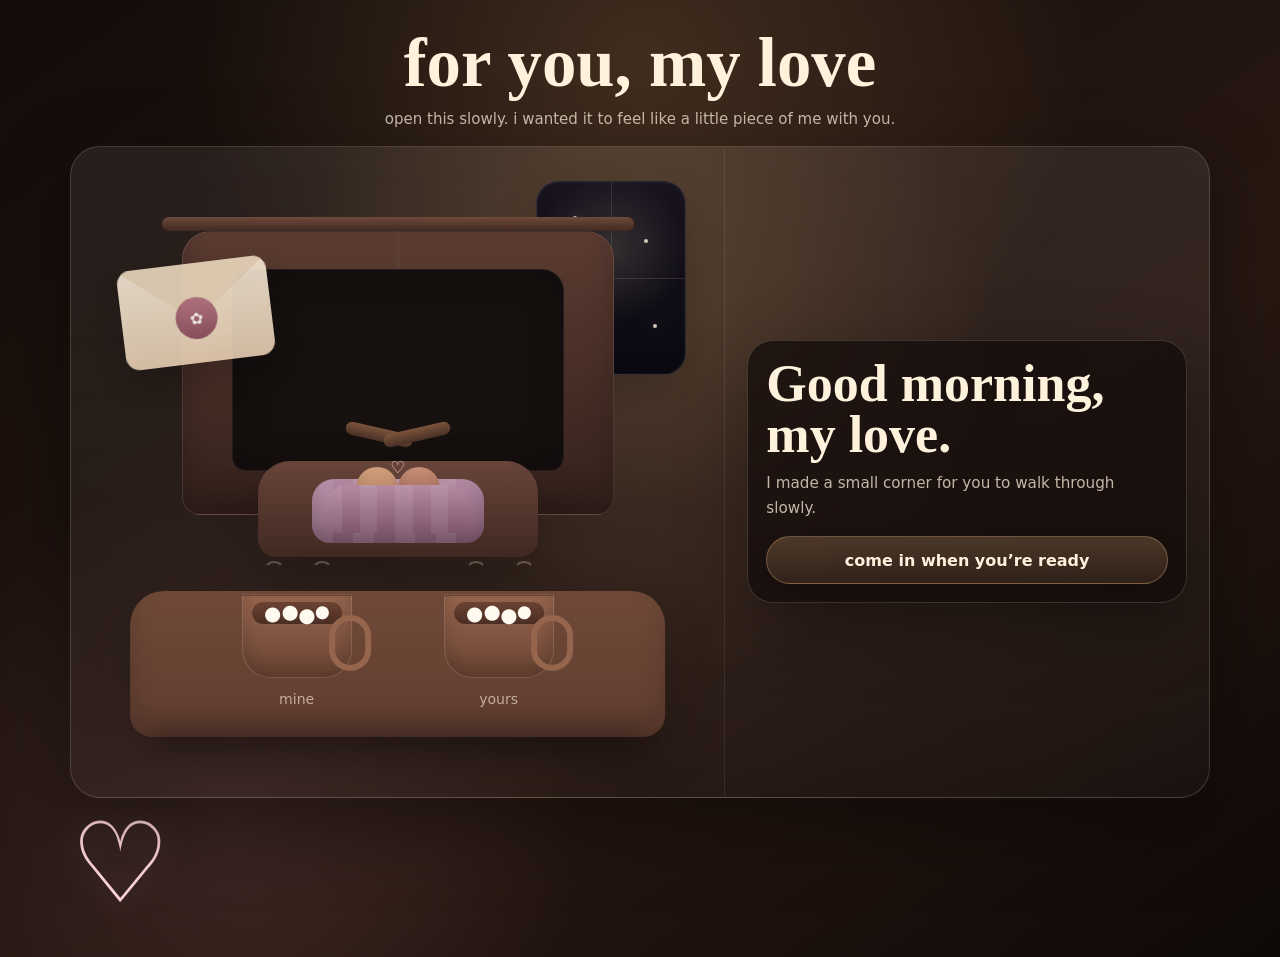
==== commit 5fcb3bab: "Rename valentines-full-rich-stabilized.html to index.html" ====
--- a/index.html
+++ b/index.html
@@ -1,421 +1,1248 @@
 <!doctype html>
 <html lang="en">
 <head>
-  <meta charset="utf-8">
-  <meta name="viewport" content="width=device-width, initial-scale=1, viewport-fit=cover">
+  <meta charset="utf-8" />
+  <meta name="viewport" content="width=device-width,initial-scale=1,viewport-fit=cover" />
+  <meta name="robots" content="noindex,nofollow" />
+  <meta name="theme-color" content="#140c0a" />
   <title>A little corner for you</title>
+
   <style>
     :root {
-      --bg: #150d12;
-      --bg2: #25131b;
-      --cream: #fff1df;
-      --muted: rgba(255, 241, 223, .74);
-      --soft: rgba(255, 241, 223, .10);
-      --line: rgba(255, 255, 255, .12);
-      --rose: #d98497;
-      --rose2: #ad6078;
-      --gold: #f0b46d;
-      --brown: #5a2d1c;
-      --shadow: rgba(0, 0, 0, .32);
-      font-family: Inter, ui-sans-serif, system-ui, -apple-system, BlinkMacSystemFont, "Segoe UI", sans-serif;
-    }
-
-    * { box-sizing: border-box; }
-    html { scroll-behavior: smooth; }
+      --bg: #130c0a;
+      --bg2: #271711;
+      --cream: #fff2dd;
+      --muted: rgba(255, 242, 221, .74);
+      --line: rgba(255, 242, 221, .16);
+      --card: rgba(20, 13, 11, .76);
+      --gold: #ffbf78;
+      --ember: #ff8f55;
+      --rose: #d995a2;
+      --rose2: #8d5264;
+      --wood: #704838;
+      --blanket: #b48ba5;
+      --blanket2: #7e566d;
+      --leaf: #b7c196;
+      --shadow: rgba(0,0,0,.38);
+    }
+
+    * { box-sizing: border-box; -webkit-tap-highlight-color: transparent; }
+    html { scroll-behavior: smooth; color-scheme: dark; }
+
     body {
       margin: 0;
       min-height: 100svh;
+      font-family: ui-sans-serif, system-ui, -apple-system, BlinkMacSystemFont, "Segoe UI", sans-serif;
       color: var(--cream);
       background:
-        radial-gradient(circle at 50% -10%, rgba(217, 132, 151, .26), transparent 28rem),
-        radial-gradient(circle at 20% 20%, rgba(240, 180, 109, .13), transparent 20rem),
-        linear-gradient(180deg, #120b10, #22131a 54%, #130d13);
+        radial-gradient(circle at 50% 6%, rgba(255, 191, 120, .16), transparent 28rem),
+        radial-gradient(circle at 18% 86%, rgba(217, 149, 162, .12), transparent 22rem),
+        linear-gradient(145deg, var(--bg), var(--bg2) 62%, #0e0908);
       overflow-x: hidden;
     }
 
-    button { font: inherit; -webkit-tap-highlight-color: transparent; }
-    [hidden], .hidden { display: none !important; }
-
-    .app {
-      width: min(100% - 18px, 880px);
+    body::before {
+      content: "";
+      position: fixed;
+      inset: 0;
+      pointer-events: none;
+      background-image:
+        linear-gradient(rgba(255,255,255,.024) 1px, transparent 1px),
+        linear-gradient(90deg, rgba(255,255,255,.016) 1px, transparent 1px);
+      background-size: 42px 42px;
+      mask-image: linear-gradient(to bottom, rgba(0,0,0,.55), transparent);
+      z-index: -1;
+    }
+
+    button { font: inherit; }
+
+    .page {
+      width: min(100% - 18px, 860px);
       margin: 0 auto;
       padding: max(14px, env(safe-area-inset-top)) 0 calc(28px + env(safe-area-inset-bottom));
     }
 
     .top {
       text-align: center;
-      padding: 4px 8px 14px;
-    }
-
-    .top h1 {
+      padding: 0 6px 14px;
+    }
+
+    .eyebrow {
+      margin: 0 0 7px;
+      text-transform: uppercase;
+      letter-spacing: .22em;
+      color: rgba(255, 242, 221, .58);
+      font-size: .68rem;
+      font-weight: 850;
+    }
+
+    h1, h2, h3 {
       margin: 0;
       font-family: Georgia, "Times New Roman", serif;
-      font-size: clamp(2.1rem, 10vw, 3.8rem);
-      line-height: .96;
-      text-transform: lowercase;
-    }
+      line-height: .98;
+      text-wrap: balance;
+    }
+
+    h1 { font-size: clamp(2.2rem, 10vw, 4.3rem); }
+    h2 { font-size: clamp(1.95rem, 8vw, 3.25rem); }
+    h3 { font-size: clamp(1.7rem, 7vw, 2.4rem); }
+
+    p { line-height: 1.62; }
 
     .subtitle {
+      max-width: 540px;
       margin: 10px auto 0;
-      max-width: 560px;
       color: var(--muted);
-      line-height: 1.55;
       font-size: .94rem;
     }
-
-    h2, h3 {
-      margin: 0;
-      font-family: Georgia, "Times New Roman", serif;
-      line-height: 1.02;
-      text-wrap: balance;
-    }
-
-    h2 { font-size: clamp(1.85rem, 8vw, 3.1rem); }
-    h3 { font-size: 1.45rem; }
-
-    p { line-height: 1.6; }
 
     .stage {
       border: 1px solid var(--line);
       border-radius: 30px;
       overflow: hidden;
       background:
-        radial-gradient(circle at 50% 26%, rgba(255, 191, 120, .12), transparent 22rem),
-        linear-gradient(180deg, rgba(255,255,255,.065), rgba(255,255,255,.025));
+        radial-gradient(circle at 50% 28%, rgba(255, 191, 120, .12), transparent 22rem),
+        linear-gradient(180deg, rgba(255,255,255,.07), rgba(255,255,255,.025));
       box-shadow: 0 28px 80px var(--shadow);
+      isolation: isolate;
     }
 
     .room {
       position: relative;
-      min-height: 590px;
+      min-height: 570px;
       overflow: hidden;
       border-bottom: 1px solid rgba(255,255,255,.08);
     }
 
+
+
+    .sky-copy {
+      width: 100%;
+      max-width: 620px;
+    }
+
+    .sky-scene-wrap {
+      position: relative !important;
+      width: min(360px, 100%) !important;
+      min-height: 250px !important;
+      margin: 18px 0 0 !important;
+    }
+
+    .sky-cuddle {
+      position: absolute !important;
+      left: 18px !important;
+      bottom: 10px !important;
+      width: 178px !important;
+      height: 116px !important;
+      margin: 0 !important;
+      transform: none !important;
+      cursor: pointer;
+      z-index: 4;
+      filter: drop-shadow(0 14px 24px rgba(0,0,0,.24));
+    }
+
+    .sky-cuddle::before {
+      width: 142px !important;
+      height: 48px !important;
+      left: 16px !important;
+      bottom: 10px !important;
+    }
+
+    .sky-head.one {
+      left: 42px !important;
+      top: 22px !important;
+      width: 32px !important;
+      height: 32px !important;
+    }
+
+    .sky-head.two {
+      right: 42px !important;
+      top: 22px !important;
+      width: 32px !important;
+      height: 32px !important;
+    }
+
+    .sky-cup.one {
+      left: 54px !important;
+      bottom: 44px !important;
+      transform: scale(.78) !important;
+    }
+
+    .sky-cup.two {
+      right: 54px !important;
+      bottom: 44px !important;
+      transform: scale(.78) !important;
+    }
+
+    .sky-blanket {
+      left: 24px !important;
+      right: 24px !important;
+      bottom: 10px !important;
+      height: 45px !important;
+      border-radius: 24px 24px 14px 14px !important;
+    }
+
+    .sky-heart-layer {
+      position: absolute !important;
+      left: 0;
+      right: 0;
+      top: 0;
+      bottom: 0;
+      pointer-events: none;
+      overflow: visible;
+      z-index: 3;
+    }
+
+    .sky-float-heart {
+      position: absolute;
+      bottom: 78px;
+      left: 94px;
+      font-size: .86rem;
+      color: #ffd7e2;
+      opacity: 0;
+      text-shadow: 0 0 12px rgba(255, 215, 226, .35);
+      animation: skyHeartUpClean 3.1s ease-out forwards;
+    }
+
+    .sky-dialogue {
+      position: absolute !important;
+      left: 4px !important;
+      bottom: 128px !important;
+      width: 230px !important;
+      height: 106px !important;
+      min-height: 0 !important;
+      inset: auto auto 128px 4px !important;
+      z-index: 6;
+      pointer-events: none;
+    }
+
+    .sky-bubble {
+      max-width: 112px !important;
+      padding: 7px 9px !important;
+      font-size: .68rem !important;
+      line-height: 1.22 !important;
+      border-radius: 14px !important;
+      box-shadow: 0 10px 20px rgba(0,0,0,.18) !important;
+      opacity: 0;
+      transform: translateY(6px) scale(.96);
+      transition: opacity .45s ease, transform .45s ease;
+    }
+
+    .sky-bubble.is-visible {
+      opacity: 1;
+      transform: translateY(0) scale(1);
+    }
+
+    .sky-bubble.left,
+    .sky-bubble.left.two,
+    .sky-bubble.left.three {
+      left: 0 !important;
+      top: 10px !important;
+      right: auto !important;
+      text-align: left !important;
+      border-radius: 14px 14px 14px 6px !important;
+    }
+
+    .sky-bubble.right,
+    .sky-bubble.right.two,
+    .sky-bubble.right.three {
+      right: 0 !important;
+      top: 36px !important;
+      left: auto !important;
+      text-align: right !important;
+      border-radius: 14px 14px 6px 14px !important;
+    }
+
+    .sky-bubble.left::after,
+    .sky-bubble.right::after {
+      width: 8px !important;
+      height: 8px !important;
+      bottom: -4px !important;
+    }
+
+    @keyframes skyHeartUpClean {
+      0% {
+        opacity: 0;
+        transform: translate(0, 0) scale(.7);
+      }
+      14% {
+        opacity: .95;
+      }
+      100% {
+        opacity: 0;
+        transform: translate(var(--drift, 20px), -105px) scale(1.12);
+      }
+    }
+
+
+    .old-sky-scene-wrap-unused {
+      position: relative;
+      width: min(360px, 100%);
+      min-height: 230px;
+      margin: 12px auto 0;
+    }
+
+    .sky-cuddle {
+      position: relative;
+      width: 280px;
+      height: 170px;
+      margin: 72px auto 0;
+      cursor: pointer;
+      z-index: 3;
+      filter: drop-shadow(0 18px 36px rgba(0,0,0,.25));
+    }
+
+    .sky-heart-layer {
+      position: absolute;
+      inset: 0;
+      pointer-events: none;
+      overflow: visible;
+      z-index: 2;
+    }
+
+    .sky-float-heart {
+      position: absolute;
+      bottom: 34px;
+      left: 50%;
+      font-size: 1rem;
+      color: #ffd7e2;
+      opacity: 0;
+      text-shadow: 0 0 10px rgba(255, 215, 226, .28);
+      animation: skyHeartUp 2.8s ease-out forwards;
+    }
+
+    .sky-dialogue {
+      position: absolute;
+      inset: 0 0 auto 0;
+      z-index: 5;
+      pointer-events: none;
+      min-height: 180px;
+    }
+
+    .sky-bubble {
+      position: absolute;
+      max-width: 150px;
+      padding: 9px 12px;
+      border-radius: 18px;
+      background:
+        radial-gradient(circle at 18% 12%, rgba(255,255,255,.44), transparent 34%),
+        linear-gradient(180deg, rgba(255, 249, 241, .98), rgba(244, 224, 205, .96));
+      color: #55382f;
+      font-family: Georgia, "Times New Roman", serif;
+      font-size: .8rem;
+      line-height: 1.28;
+      box-shadow: 0 14px 28px rgba(0,0,0,.18);
+      border: 1px solid rgba(255,255,255,.34);
+      opacity: 0;
+      transform: translateY(8px) scale(.96);
+      transition: opacity .6s ease, transform .6s ease;
+    }
+
+    .sky-bubble.is-visible {
+      opacity: 1;
+      transform: translateY(0) scale(1);
+    }
+
+    .sky-bubble.left { left: 8px; top: 10px; border-radius: 18px 18px 18px 8px; }
+    .sky-bubble.left::after {
+      content: "";
+      position: absolute;
+      left: 18px;
+      bottom: -5px;
+      width: 11px;
+      height: 11px;
+      background: rgba(244, 224, 205, .96);
+      transform: rotate(45deg);
+    }
+
+    .sky-bubble.right { right: 8px; top: 38px; border-radius: 18px 18px 8px 18px; text-align: right; }
+    .sky-bubble.right::after {
+      content: "";
+      position: absolute;
+      right: 18px;
+      bottom: -5px;
+      width: 11px;
+      height: 11px;
+      background: rgba(244, 224, 205, .96);
+      transform: rotate(45deg);
+    }
+
+    .sky-bubble.left.two { left: -2px; top: 82px; }
+    .sky-bubble.right.two { right: -2px; top: 112px; }
+    .sky-bubble.left.three { left: 12px; top: 150px; }
+    .sky-bubble.right.three { right: 12px; top: 178px; }
+
+    @keyframes skyHeartUp {
+      0% { opacity: 0; transform: translate(-50%, 0) scale(.8); }
+      14% { opacity: .95; }
+      100% { opacity: 0; transform: translate(calc(-50% + var(--drift, 0px)), -120px) scale(1.18); }
+    }
+
+    .kitty.baby {
+      left: 50%;
+      right: auto;
+      bottom: -2px;
+      width: 74px;
+      height: 88px;
+      transform: translateX(-50%);
+      z-index: 4;
+    }
+
+    .kitty.baby .kitty-body {
+      width: 58px;
+      height: 46px;
+    }
+
+    .kitty.baby .kitty-head {
+      width: 44px;
+      height: 42px;
+      top: 12px;
+    }
+
+    .kitty.baby .kitty-tail {
+      width: 34px;
+    }
+
+    .moon-home-note {
+      position: absolute;
+      left: 50%;
+      bottom: 112px;
+      transform: translateX(-50%);
+      padding: 8px 12px;
+      border-radius: 16px;
+      background:
+        radial-gradient(circle at 18% 12%, rgba(255,255,255,.44), transparent 34%),
+        linear-gradient(180deg, rgba(255, 249, 241, .98), rgba(244, 224, 205, .96));
+      color: #55382f;
+      font-family: Georgia, "Times New Roman", serif;
+      font-size: .78rem;
+      white-space: nowrap;
+      box-shadow: 0 12px 22px rgba(0,0,0,.18);
+      border: 1px solid rgba(255,255,255,.34);
+    }
+
+    .moon-home-note::after {
+      content: "";
+      position: absolute;
+      left: 50%;
+      bottom: -5px;
+      width: 10px;
+      height: 10px;
+      background: rgba(244, 224, 205, .96);
+      transform: translateX(-50%) rotate(45deg);
+    }
+
+
+
+    /* final sky tidy-up */
+    .sky-section {
+      min-height: 590px !important;
+    }
+
+    .sky-copy p {
+      max-width: 360px !important;
+      margin-left: 0 !important;
+    }
+
+    .sky-scene-wrap {
+      width: min(340px, 100%) !important;
+      min-height: 236px !important;
+      margin: 14px 0 0 !important;
+    }
+
+    .sky-dialogue {
+      left: 14px !important;
+      bottom: 96px !important;
+      width: 198px !important;
+      height: 88px !important;
+      inset: auto auto 96px 14px !important;
+    }
+
+    .sky-bubble {
+      max-width: 102px !important;
+      padding: 7px 9px !important;
+      font-size: .66rem !important;
+      line-height: 1.18 !important;
+      border-radius: 13px !important;
+      background:
+        radial-gradient(circle at 18% 12%, rgba(255,255,255,.44), transparent 34%),
+        linear-gradient(180deg, rgba(255, 249, 241, .98), rgba(244, 224, 205, .96)) !important;
+    }
+
+    .sky-bubble.left,
+    .sky-bubble.left.two,
+    .sky-bubble.left.three {
+      left: 0 !important;
+      top: 6px !important;
+      border-radius: 13px 13px 13px 6px !important;
+    }
+
+    .sky-bubble.right,
+    .sky-bubble.right.two,
+    .sky-bubble.right.three {
+      right: 8px !important;
+      top: 26px !important;
+      border-radius: 13px 13px 6px 13px !important;
+    }
+
+    .sky-cuddle {
+      left: 18px !important;
+      bottom: 12px !important;
+      width: 160px !important;
+      height: 108px !important;
+      filter: drop-shadow(0 12px 22px rgba(0,0,0,.22)) !important;
+    }
+
+    .sky-head.one {
+      left: 36px !important;
+      top: 22px !important;
+      width: 28px !important;
+      height: 28px !important;
+    }
+
+    .sky-head.two {
+      right: 36px !important;
+      top: 22px !important;
+      width: 28px !important;
+      height: 28px !important;
+    }
+
+    .sky-cup.one {
+      left: 44px !important;
+      bottom: 38px !important;
+      transform: scale(.66) !important;
+    }
+
+    .sky-cup.two {
+      right: 44px !important;
+      bottom: 38px !important;
+      transform: scale(.66) !important;
+    }
+
+    .sky-blanket {
+      left: 18px !important;
+      right: 18px !important;
+      bottom: 12px !important;
+      height: 38px !important;
+      border-radius: 18px 18px 12px 12px !important;
+      background: linear-gradient(180deg, rgba(178,124,148,.96), rgba(100,69,88,.96)) !important;
+    }
+
+
     .window {
       position: absolute;
       top: 22px;
       right: 18px;
-      width: 112px;
-      height: 146px;
-      border: 1px solid rgba(255,255,255,.14);
-      border-radius: 24px;
+      width: 108px;
+      height: 142px;
+      border-radius: 22px;
       background:
-        radial-gradient(circle at 58% 28%, rgba(255, 231, 191, .18), transparent 22%),
-        linear-gradient(180deg, #171421, #080811);
-      box-shadow: inset 0 0 0 1px rgba(255,255,255,.03), 0 18px 42px rgba(0,0,0,.22);
-      cursor: pointer;
+        radial-gradient(circle at 50% 35%, rgba(255, 230, 190, .14), transparent 52%),
+        linear-gradient(180deg, #18131e, #09080f);
+      border: 1px solid rgba(255,255,255,.12);
+      box-shadow: inset 0 0 0 1px rgba(255,255,255,.03), 0 18px 42px rgba(0,0,0,.20);
       overflow: hidden;
-      padding: 0;
-      z-index: 4;
-      transition: transform .2s ease, box-shadow .2s ease;
-    }
-
-    .window:focus-visible,
-    .window:hover { transform: translateY(-2px); box-shadow: 0 0 28px rgba(148, 217, 255, .12), 0 18px 42px rgba(0,0,0,.24); }
+    }
 
     .window::before,
     .window::after {
       content: "";
       position: absolute;
-      background: rgba(255,255,255,.12);
+      background: rgba(255, 242, 221, .12);
+    }
+
+    .window::before { width: 1px; height: 100%; left: 50%; top: 0; }
+    .window::after { height: 1px; width: 100%; left: 0; top: 50%; }
+
+    .star {
+      position: absolute;
+      width: 4px;
+      height: 4px;
+      border-radius: 999px;
+      background: var(--cream);
+      opacity: .8;
+      box-shadow: 0 0 14px rgba(255,255,255,.55);
+      animation: twinkle 3.5s ease-in-out infinite;
+    }
+
+    .star:nth-child(1) { left: 24%; top: 18%; }
+    .star:nth-child(2) { left: 72%; top: 30%; animation-delay: .6s; }
+    .star:nth-child(3) { left: 34%; top: 68%; animation-delay: 1.2s; }
+    .star:nth-child(4) { left: 78%; top: 74%; animation-delay: 1.8s; }
+
+    .fireplace {
+      position: absolute;
       left: 50%;
+      top: 72px;
+      width: min(390px, 94%);
+      height: 300px;
+      transform: translateX(-50%);
+    }
+
+    .mantel {
+      position: absolute;
       top: 0;
-      bottom: 0;
-      width: 1px;
-      transform: translateX(-50%);
-    }
-    .window::after {
-      left: 0; right: 0; top: 50%; bottom: auto;
-      width: auto; height: 1px; transform: none;
-    }
-
-    .star {
-      position: absolute;
-      width: 3px; height: 3px;
+      left: 14px;
+      right: 14px;
+      height: 14px;
       border-radius: 999px;
-      background: rgba(255,246,225,.9);
-      box-shadow: 0 0 8px rgba(255,246,225,.5);
-      animation: twinkle 3.8s ease-in-out infinite;
-    }
-    .star:nth-child(1) { left: 18%; top: 18%; }
-    .star:nth-child(2) { left: 68%; top: 25%; animation-delay: .8s; }
-    .star:nth-child(3) { left: 42%; top: 45%; animation-delay: 1.5s; }
-    .star:nth-child(4) { left: 76%; top: 64%; animation-delay: .4s; }
-    .window-note {
+      background: linear-gradient(180deg, #6d4a3b, #422920);
+    }
+
+    .brick {
+      position: absolute;
+      top: 14px;
+      left: 34px;
+      right: 34px;
+      bottom: 42px;
+      border-radius: 28px 28px 18px 18px;
+      background:
+        linear-gradient(90deg, transparent 49%, rgba(255,255,255,.03) 50%, transparent 51%),
+        linear-gradient(180deg, #5b3b31, #34211c);
+      border: 1px solid rgba(255,255,255,.08);
+      box-shadow: inset 0 -20px 28px rgba(0,0,0,.20);
+    }
+
+    .firebox {
+      position: absolute;
+      top: 52px;
+      left: 48px;
+      right: 48px;
+      bottom: 84px;
+      border-radius: 22px 22px 14px 14px;
+      background: #16100f;
+      border: 1px solid rgba(255,255,255,.06);
+      overflow: hidden;
+      box-shadow: inset 0 0 38px rgba(0,0,0,.25);
+      transition: box-shadow .35s ease, background .35s ease;
+    }
+
+    .firebox::after {
+      content: "";
+      position: absolute;
+      inset: 0;
+      background: radial-gradient(circle at 50% 72%, rgba(255, 191, 120, .12), transparent 66%);
+      animation: fireGlow 2.4s ease-in-out infinite;
+      pointer-events: none;
+      opacity: 0;
+      transition: opacity .35s ease;
+    }
+
+    .logs {
       position: absolute;
       left: 50%;
-      bottom: 8px;
-      transform: translateX(-50%);
-      color: rgba(255,241,223,.42);
-      font-size: .62rem;
-      letter-spacing: .08em;
-      white-space: nowrap;
-    }
-
-    .fireplace {
-      position: absolute;
-      left: 50%;
-      top: 142px;
-      width: min(520px, calc(100% - 22px));
-      height: 290px;
+      bottom: 18px;
+      width: 106px;
+      height: 24px;
       transform: translateX(-50%);
       z-index: 2;
     }
 
-    .mantel {
-      position: absolute;
-      left: 20px; right: 20px; top: 8px;
-      height: 26px;
-      border-radius: 18px;
-      background: linear-gradient(180deg, #7d4736, #482820);
-      box-shadow: 0 10px 24px rgba(0,0,0,.20);
-    }
-
-    .brick {
-      position: absolute;
-      left: 44px; right: 44px; top: 28px; height: 170px;
-      border-radius: 26px 26px 18px 18px;
-      border: 1px solid rgba(255,255,255,.10);
+    .logs::before,
+    .logs::after {
+      content: "";
+      position: absolute;
+      width: 68px;
+      height: 13px;
+      border-radius: 999px;
+      background: linear-gradient(180deg, #7b543c, #493025);
+    }
+
+    .logs::before { left: 0; transform: rotate(13deg); }
+    .logs::after { right: 0; transform: rotate(-13deg); }
+
+    .flame {
+      position: absolute;
+      left: 50%;
+      bottom: 38px;
+      width: 64px;
+      height: 116px;
+      transform: translateX(-50%) scale(.65);
+      border-radius: 55% 55% 55% 55% / 72% 72% 38% 38%;
+      background: radial-gradient(circle at 50% 78%, #fff2ce 0 18%, #ffc76d 20% 46%, #ff8b4a 50% 72%, transparent 76%);
+      animation: flicker 1.25s ease-in-out infinite;
+      opacity: 0;
+      will-change: transform, filter;
+      z-index: 3;
+      transition: opacity .35s ease, transform .35s ease;
+    }
+
+    .flame.small {
+      left: calc(50% + 31px);
+      bottom: 46px;
+      width: 44px;
+      height: 82px;
+      animation-delay: .18s;
+    }
+
+    .emberbed {
+      position: absolute;
+      left: 30px;
+      right: 30px;
+      bottom: 8px;
+      height: 22px;
       background:
-        linear-gradient(90deg, rgba(255,255,255,.045) 1px, transparent 1px) 0 0 / 46px 34px,
-        linear-gradient(180deg, rgba(255,255,255,.035) 1px, transparent 1px) 0 0 / 100% 34px,
-        linear-gradient(180deg, #60362d, #3b2321);
-      box-shadow: inset 0 0 26px rgba(0,0,0,.24);
-    }
-
-    .firebox {
-      position: absolute;
-      left: 50%; top: 72px;
-      width: 148px; height: 96px;
+        radial-gradient(circle at 25% 50%, rgba(255, 139, 74, .75), transparent 28%),
+        radial-gradient(circle at 50% 55%, rgba(255, 207, 120, .65), transparent 24%),
+        radial-gradient(circle at 75% 50%, rgba(255, 139, 74, .65), transparent 28%);
+      filter: blur(3px);
+      animation: emberPulse 2s ease-in-out infinite;
+      z-index: 1;
+      opacity: 0;
+      transition: opacity .35s ease;
+    }
+
+    .room.is-lit .firebox {
+      background: radial-gradient(circle at 50% 100%, rgba(255, 151, 75, .18), transparent 70%), #1b1110;
+      box-shadow: inset 0 0 84px rgba(255, 139, 74, .15), 0 0 70px rgba(255, 139, 74, .10);
+    }
+
+    .room.is-lit .firebox::after,
+    .room.is-lit .emberbed { opacity: 1; }
+
+    .room.is-lit .flame {
+      opacity: 1;
+      transform: translateX(-50%) scale(1);
+    }
+
+    .sofa {
+      position: absolute;
+      left: 50%;
+      bottom: 0;
+      width: 250px;
+      height: 86px;
+      border-radius: 32px 32px 18px 18px;
       transform: translateX(-50%);
-      border-radius: 18px 18px 10px 10px;
-      background: #171011;
-      border: 1px solid rgba(255,255,255,.10);
-      overflow: visible;
-      cursor: pointer;
-    }
-
-    .fire-bubble, .cuddle-bubble {
-      position: absolute;
-      max-width: 152px;
-      padding: 9px 12px;
-      border-radius: 16px;
-      background: linear-gradient(180deg, #fff8ee, #f2ddc9);
-      color: #53362d;
-      font-family: Georgia, "Times New Roman", serif;
-      font-size: .78rem;
-      line-height: 1.24;
-      box-shadow: 0 12px 24px rgba(0,0,0,.20);
-      opacity: 0;
-      transform: translateY(6px) scale(.96);
-      transition: opacity .22s ease, transform .22s ease;
+      background: linear-gradient(180deg, #684439, #402922);
+      box-shadow: 0 20px 48px rgba(0,0,0,.18);
+    }
+
+    .blanket {
+      position: absolute;
+      left: 50%;
+      top: 18px;
+      width: 172px;
+      height: 64px;
+      border-radius: 22px 22px 18px 18px;
+      transform: translateX(-50%);
+      background:
+        linear-gradient(90deg, rgba(255,255,255,.08) 0 12%, transparent 12% 24%, rgba(255,255,255,.08) 24% 36%, transparent 36% 48%, rgba(255,255,255,.08) 48% 60%, transparent 60% 72%, rgba(255,255,255,.08) 72% 84%, transparent 84%),
+        linear-gradient(180deg, var(--blanket), var(--blanket2));
+      box-shadow: inset 0 -10px 18px rgba(0,0,0,.14);
+    }
+
+    .cuddle {
+      position: absolute;
+      left: 50%;
+      bottom: 24px;
+      width: 156px;
+      height: 66px;
+      transform: translateX(-50%);
+      z-index: 2;
+    }
+
+    .head {
+      position: absolute;
+      top: 0;
+      width: 42px;
+      height: 42px;
+      border-radius: 999px;
+      background: linear-gradient(180deg, #d2a17f, #a97455);
+      box-shadow: inset 0 -8px 14px rgba(0,0,0,.10);
+    }
+
+    .head.me { left: 36px; }
+    .head.her { right: 36px; background: linear-gradient(180deg, #c98f76, #8f5c4d); }
+
+    .cuddle-blanket {
+      position: absolute;
+      left: 50%;
+      bottom: 0;
+      width: 148px;
+      height: 48px;
+      border-radius: 24px 24px 18px 18px;
+      transform: translateX(-50%);
+      background:
+        linear-gradient(90deg, rgba(255,255,255,.08) 0 12%, transparent 12% 24%, rgba(255,255,255,.08) 24% 36%, transparent 36% 48%, rgba(255,255,255,.08) 48% 60%, transparent 60% 72%, rgba(255,255,255,.08) 72% 84%, transparent 84%),
+        linear-gradient(180deg, #b68ba2, #7e566d);
+    }
+
+    .cuddle-heart {
+      position: absolute;
+      left: 50%;
+      top: -10px;
+      transform: translateX(-50%);
+      color: #ffd7d7;
+      font-size: 1.05rem;
+      animation: heartFloat 2.4s ease-in-out infinite;
+    }
+
+    .cat {
+      position: absolute;
+      left: 32px;
+      bottom: 30px;
+      width: 96px;
+      height: 78px;
+      filter: drop-shadow(0 12px 22px rgba(0,0,0,.22));
+    }
+
+    .cat-body {
+      position: absolute;
+      left: 12px;
+      bottom: 0;
+      width: 54px;
+      height: 40px;
+      border-radius: 22px 22px 20px 18px;
+      background: linear-gradient(180deg, #c6a28c, #8f6a59);
+    }
+
+    .cat-head {
+      position: absolute;
+      left: 50px;
+      bottom: 22px;
+      width: 34px;
+      height: 32px;
+      border-radius: 50%;
+      background: linear-gradient(180deg, #cfad94, #9b7662);
+    }
+
+    .cat-head::before,
+    .cat-head::after {
+      content: "";
+      position: absolute;
+      top: -8px;
+      width: 10px;
+      height: 12px;
+      background: linear-gradient(180deg, #cfad94, #9b7662);
+      clip-path: polygon(50% 0, 100% 100%, 0 100%);
+    }
+
+    .cat-head::before { left: 3px; transform: rotate(-16deg); }
+    .cat-head::after { right: 3px; transform: rotate(16deg); }
+
+    .cat-tail {
+      position: absolute;
+      left: 0;
+      bottom: 18px;
+      width: 46px;
+      height: 12px;
+      border-radius: 999px;
+      background: linear-gradient(180deg, #cfad94, #9b7662);
+      transform-origin: 100% 50%;
+      animation: tailSwish 2.1s ease-in-out infinite;
+    }
+
+    .cat-eye {
+      position: absolute;
+      top: 13px;
+      width: 4px;
+      height: 4px;
+      border-radius: 999px;
+      background: #3c241a;
+    }
+
+    .cat-eye.left { left: 10px; }
+    .cat-eye.right { right: 10px; }
+
+
+    .cat {
+      position: absolute;
+      left: 18px;
+      bottom: 118px;
+      width: 108px;
+      height: 86px;
+      filter: drop-shadow(0 12px 22px rgba(0,0,0,.22));
+      z-index: 4;
+      transform: scale(1.02);
+    }
+
+    .cat-body {
+      position: absolute;
+      left: 12px;
+      bottom: 0;
+      width: 54px;
+      height: 40px;
+      border-radius: 22px 22px 20px 18px;
+      background: linear-gradient(180deg, #c6a28c, #8f6a59);
+    }
+
+    .cat-head {
+      position: absolute;
+      left: 50px;
+      bottom: 22px;
+      width: 34px;
+      height: 32px;
+      border-radius: 50%;
+      background: linear-gradient(180deg, #cfad94, #9b7662);
+    }
+
+    .cat-head::before,
+    .cat-head::after {
+      content: "";
+      position: absolute;
+      top: -8px;
+      width: 10px;
+      height: 12px;
+      background: linear-gradient(180deg, #cfad94, #9b7662);
+      clip-path: polygon(50% 0, 100% 100%, 0 100%);
+    }
+
+    .cat-head::before { left: 3px; transform: rotate(-16deg); }
+    .cat-head::after { right: 3px; transform: rotate(16deg); }
+
+    .cat-tail {
+      position: absolute;
+      left: 0;
+      bottom: 18px;
+      width: 46px;
+      height: 12px;
+      border-radius: 999px;
+      background: linear-gradient(180deg, #cfad94, #9b7662);
+      transform-origin: 100% 50%;
+      animation: tailSwish 2.1s ease-in-out infinite;
+    }
+
+    .cat-eye {
+      position: absolute;
+      top: 13px;
+      width: 4px;
+      height: 4px;
+      border-radius: 999px;
+      background: #3c241a;
+      animation: catBlink 5s infinite;
+      transform-origin: center;
+    }
+
+    .cat-eye.left { left: 10px; }
+    .cat-eye.right { right: 10px; }
+
+    .gift-tag {
+      position: absolute;
+      left: 50%;
+      bottom: -18px;
+      transform: translateX(-50%);
+      color: rgba(255,242,221,.88);
+      font-size: .76rem;
+      letter-spacing: .14em;
+      text-transform: lowercase;
+      white-space: nowrap;
+      text-shadow: 0 0 12px rgba(255, 226, 170, .4);
+      animation: giftGlow 2.4s ease-in-out infinite;
+    }
+
+    .gift-box::after {
+      content: "";
+      position: absolute;
+      inset: 18px 28px 8px;
+      border-radius: 24px;
+      background: radial-gradient(circle, rgba(255, 208, 150, .18), transparent 68%);
+      filter: blur(10px);
+      z-index: 0;
+      animation: giftAura 3s ease-in-out infinite;
+    }
+
+    .sky-section {
+      background:
+        radial-gradient(circle at 50% 16%, rgba(255,255,255,.09), transparent 18rem),
+        radial-gradient(circle at 78% 18%, rgba(166, 179, 255, .12), transparent 14rem),
+        linear-gradient(180deg, #05060f, #0b1022 42%, #171428);
+      min-height: 580px;
+      position: relative;
+      display: none;
+      align-items: center;
+      justify-items: center;
+      overflow: hidden;
+    }
+
+    .sky-section::after {
+      content: "";
+      position: absolute;
+      left: 0;
+      right: 0;
+      bottom: 0;
+      height: 160px;
+      background: linear-gradient(180deg, transparent, rgba(255, 191, 120, .08) 45%, rgba(255, 191, 120, .12));
       pointer-events: none;
-      z-index: 7;
-    }
-
-    .fire-bubble { left: 50%; top: -34px; transform: translateX(-50%) translateY(6px) scale(.96); }
-    .fire-bubble.is-visible { opacity: 1; transform: translateX(-50%) translateY(0) scale(1); }
-
-    .logs {
-      position: absolute;
-      left: 32px; right: 32px; bottom: 16px; height: 16px;
-    }
-    .logs::before, .logs::after {
+    }
+
+    .sky-copy {
+      position: relative;
+      z-index: 2;
+      text-align: center;
+      max-width: 640px;
+      padding-top: 26px;
+    }
+
+    .sky-cuddle {
+      position: relative;
+      z-index: 2;
+      width: 280px;
+      height: 170px;
+      margin-top: 28px;
+      filter: drop-shadow(0 18px 36px rgba(0,0,0,.25));
+    }
+
+    .sky-cuddle::before {
       content: "";
       position: absolute;
-      width: 78px; height: 12px;
+      left: 50%;
+      bottom: 24px;
+      width: 220px;
+      height: 84px;
+      transform: translateX(-50%);
       border-radius: 999px;
-      background: linear-gradient(90deg, #3a2119, #7b4a2c, #2d1a15);
-      bottom: 0;
-    }
-    .logs::before { left: -8px; transform: rotate(12deg); }
-    .logs::after { right: -8px; transform: rotate(-12deg); }
-
-    .flame {
-      position: absolute;
-      left: 50%; bottom: 26px;
-      width: 44px; height: 62px;
-      transform: translateX(-50%) scale(0);
-      border-radius: 50% 50% 45% 45%;
-      background: radial-gradient(circle at 50% 74%, #fff1a9, #ff9e4d 48%, #e94d4d 76%, transparent 78%);
-      filter: blur(.1px);
-      transform-origin: 50% 100%;
-    }
-    .flame.small {
-      width: 32px; height: 46px;
-      left: 42%;
-      background: radial-gradient(circle at 50% 74%, #fff7c7, #ffc05f 48%, #e86b49 74%, transparent 78%);
-    }
-    .room.is-lit .flame { animation: flameDance .68s ease-in-out infinite alternate; transform: translateX(-50%) scale(1); }
-    .room.is-lit .flame.small { animation-delay: .18s; }
-
-    .sofa {
-      position: absolute;
-      left: 50%; bottom: 12px;
-      width: min(440px, 92%);
-      height: 126px;
+      background: radial-gradient(circle, rgba(255, 223, 180, .16), transparent 68%);
+      filter: blur(10px);
+    }
+
+    .cat { display: none !important; }
+
+
+    .cuddle .head {
+      transition: left 1.2s ease, right 1.2s ease, top 1.2s ease, transform 1.2s ease, opacity .6s ease;
+    }
+
+    .cuddle-blanket {
+      transition: width 1.4s ease, height 1.4s ease, transform 1.4s ease, bottom 1.4s ease, border-radius 1.4s ease;
+    }
+
+    .room.is-cuddled .head.me {
+      left: 44px;
+      top: 3px;
+      transform: rotate(-4deg);
+    }
+
+    .room.is-cuddled .head.her {
+      right: 44px;
+      top: 3px;
+      transform: rotate(4deg);
+    }
+
+    .room.is-cuddled .cuddle-blanket {
+      width: 164px;
+      height: 58px;
+      bottom: -2px;
+      border-radius: 28px 28px 22px 22px;
+      transform: translateX(-50%) translateY(-2px);
+      box-shadow: 0 10px 24px rgba(0,0,0,.18);
+    }
+
+    .room.is-cuddled .cuddle-heart {
+      animation-duration: 3.4s;
+    }
+
+    .table {
+      position: absolute;
+      left: 50%;
+      top: 390px;
+      width: min(340px, 86%);
+      height: 112px;
       transform: translateX(-50%);
-      border-radius: 46px 46px 28px 28px;
-      background: linear-gradient(180deg, #7f5364, #4c3040);
-      box-shadow: 0 20px 46px rgba(0,0,0,.28);
-    }
-    .sofa::before {
-      content: "";
-      position: absolute;
-      left: 38px; right: 38px; bottom: -14px;
-      height: 34px;
-      border-radius: 999px;
-      background: rgba(0,0,0,.16);
-    }
-
-    .cuddle {
-      position: absolute;
-      left: 50%; bottom: 30px;
-      width: 190px; height: 90px;
-      transform: translateX(-50%);
-      cursor: pointer;
-      border: 0;
-      background: transparent;
-      padding: 0;
-      z-index: 4;
-    }
-    .cuddle-bubble {
-      left: 50%;
-      bottom: 76px;
-      transform: translateX(-50%) translateY(6px) scale(.96);
-      white-space: nowrap;
-    }
-    .cuddle-bubble.is-visible { opacity: 1; transform: translateX(-50%) translateY(0) scale(1); }
-
-    .head {
-      position: absolute;
-      top: 8px;
-      width: 42px; height: 42px;
-      border-radius: 999px;
-      background: #251d23;
-    }
-    .head.me { left: 54px; }
-    .head.her { right: 54px; background: #3b2931; }
-    .cuddle-blanket {
-      position: absolute;
-      left: 22px; right: 22px; bottom: 0;
-      height: 52px;
-      border-radius: 28px 28px 16px 16px;
-      background: linear-gradient(180deg, #c9859b, #7d4d65);
-      border: 1px solid rgba(255,255,255,.10);
-    }
-    .cuddle-heart {
-      position: absolute;
-      left: 50%; top: 0;
-      transform: translateX(-50%);
-      color: rgba(255,228,231,.82);
-      font-family: Georgia, serif;
-      animation: floatTiny 2.2s ease-in-out infinite;
-      z-index: 3;
-    }
-
-    .table {
-      position: absolute;
-      left: 50%;
-      bottom: 18px;
-      width: min(330px, 82%);
-      height: 72px;
-      transform: translateX(-50%);
-      z-index: 5;
-      pointer-events: none;
-    }
+      border-radius: 34px 34px 22px 22px;
+      background: linear-gradient(180deg, #704938, #5f3d30);
+      box-shadow: inset 0 -16px 26px rgba(0,0,0,.16), 0 24px 54px rgba(0,0,0,.20);
+    }
+
     .table::after {
       content: "";
       position: absolute;
-      left: 0; right: 0; bottom: 0;
+      left: 25px;
+      right: 25px;
+      bottom: -12px;
       height: 18px;
       border-radius: 999px;
-      background: linear-gradient(180deg, #6e3d32, #42251f);
-      box-shadow: 0 10px 18px rgba(0,0,0,.20);
-    }
-    .mugs { position: absolute; left: 50%; bottom: 12px; display: flex; gap: 46px; transform: translateX(-50%); }
+      background: rgba(0,0,0,.24);
+      filter: blur(10px);
+    }
+
+    .mugs {
+      position: absolute;
+      inset: 0;
+      display: flex;
+      align-items: center;
+      justify-content: center;
+      gap: 52px;
+      transform: translateY(-20px);
+    }
+
     .mug {
       position: relative;
-      width: 58px; height: 58px;
-      border: 4px solid rgba(255,236,211,.90);
-      border-top: 0;
-      border-radius: 0 0 19px 19px;
-      background: linear-gradient(180deg, #7a3d25, #4e2718);
-      box-shadow: 0 10px 22px rgba(0,0,0,.22);
-    }
+      width: 78px;
+      height: 64px;
+      border-radius: 0 0 20px 20px;
+      background: linear-gradient(180deg, #96654e, #6c4534);
+      border: 1px solid rgba(255,255,255,.10);
+      box-shadow: inset 0 -10px 18px rgba(0,0,0,.18);
+      transform-origin: 50% 90%;
+    }
+
+    .mug::before {
+      content: "";
+      position: absolute;
+      top: 7px;
+      left: 7px;
+      right: 7px;
+      height: 17px;
+      border-radius: 999px;
+      background: linear-gradient(180deg, #6c4332, #4a2d23);
+    }
+
     .mug::after {
       content: "";
       position: absolute;
-      right: -22px; top: 14px;
-      width: 23px; height: 24px;
-      border: 4px solid rgba(255,236,211,.76);
-      border-left: 0;
-      border-radius: 0 18px 18px 0;
-    }
+      top: 16px;
+      right: -15px;
+      width: 22px;
+      height: 30px;
+      border-radius: 999px;
+      border: 5px solid #96654e;
+    }
+
+    .mug-label {
+      position: absolute;
+      top: 74px;
+      left: 50%;
+      transform: translateX(-50%);
+      color: rgba(255, 242, 221, .62);
+      font-size: .78rem;
+      white-space: nowrap;
+    }
+
+    .mallows {
+      position: absolute;
+      top: 9px;
+      left: 50%;
+      width: 52px;
+      height: 16px;
+      transform: translateX(-50%);
+      background:
+        radial-gradient(circle at 15% 50%, #fffaf0 0 7px, transparent 8px),
+        radial-gradient(circle at 40% 42%, #fffaf0 0 7px, transparent 8px),
+        radial-gradient(circle at 64% 58%, #fffaf0 0 7px, transparent 8px),
+        radial-gradient(circle at 86% 40%, #fffaf0 0 6px, transparent 7px);
+      z-index: 2;
+    }
+
     .steam {
       position: absolute;
-      top: -32px;
-      width: 10px; height: 28px;
+      top: -34px;
+      width: 22px;
+      height: 46px;
       border-radius: 999px;
-      border-left: 2px solid rgba(255,240,222,.42);
-      opacity: .5;
-      animation: steam 2.4s ease-in-out infinite;
-    }
-    .steam.one { left: 15px; }
-    .steam.two { left: 31px; animation-delay: .7s; }
-    .mallows {
-      position: absolute;
-      left: 9px; right: 9px; top: 7px; height: 10px;
-      background:
-        radial-gradient(circle at 14% 50%, #fff7ec 0 4px, transparent 4.5px),
-        radial-gradient(circle at 48% 42%, #fff7ec 0 4px, transparent 4.5px),
-        radial-gradient(circle at 78% 55%, #fff7ec 0 4px, transparent 4.5px);
-    }
-    .mug-label {
-      position: absolute;
-      left: 50%; top: 62px;
-      transform: translateX(-50%);
-      color: rgba(255,241,223,.52);
-      font-size: .72rem;
-      white-space: nowrap;
-    }
+      border: 2px solid rgba(255, 242, 221, .24);
+      border-color: rgba(255, 242, 221, .24) transparent transparent transparent;
+      animation: steam 3.6s ease-in-out infinite;
+    }
+
+    .steam.one { left: 20px; }
+    .steam.two { right: 18px; animation-delay: .9s; }
+
     .room.is-cheering .mug:first-child { animation: cheersLeft 1.6s ease-in-out 2; }
     .room.is-cheering .mug:last-child { animation: cheersRight 1.6s ease-in-out 2; }
 
     .letter-prop {
       position: absolute;
-      left: 20px; bottom: 118px;
-      width: 80px; height: 54px;
-      border-radius: 10px;
-      background: linear-gradient(180deg, #f9e6ca, #dfbc94);
+      left: 18px;
+      top: 96px;
+      width: 104px;
+      height: 72px;
       transform: rotate(-7deg);
-      box-shadow: 0 12px 24px rgba(0,0,0,.18);
-      z-index: 3;
-    }
+      border-radius: 14px;
+      background: linear-gradient(180deg, #f7ead8, #e6ceb2);
+      box-shadow: 0 16px 34px rgba(0,0,0,.22);
+      opacity: .9;
+    }
+
     .letter-prop::before {
       content: "";
       position: absolute;
       inset: 0;
-      clip-path: polygon(0 0, 100% 0, 50% 56%);
-      background: rgba(255,255,255,.18);
-    }
-    .lily-seal-small { position: absolute; left: 50%; top: 50%; transform: translate(-50%,-50%); color: #9b5b6b; }
-
-    .step-area {
+      clip-path: polygon(0 0, 100% 0, 50% 58%);
+      background: #ead7bd;
+      border-radius: 14px 14px 0 0;
+    }
+
+    .lily-seal-small {
+      position: absolute;
+      left: 50%;
+      top: 23px;
+      width: 31px;
+      height: 31px;
+      border-radius: 999px;
+      transform: translateX(-50%);
+      background: linear-gradient(180deg, #b87986, #8e5360);
+      display: grid;
+      place-items: center;
+      font-size: 1rem;
+      color: #fff9f1;
+      z-index: 2;
+    }
+
+    .step-area { padding: 14px; }
+
+    .panel {
+      border: 1px solid var(--line);
+      border-radius: 26px;
       padding: 18px;
-      background: linear-gradient(180deg, rgba(255,255,255,.03), rgba(255,255,255,.01));
-    }
-    .panel {
-      border: 1px solid rgba(255,255,255,.10);
-      border-radius: 24px;
-      padding: 18px;
-      background: rgba(255,255,255,.045);
-      box-shadow: 0 14px 38px rgba(0,0,0,.16);
-    }
+      background: var(--card);
+      backdrop-filter: blur(18px);
+      box-shadow: 0 24px 70px rgba(0,0,0,.30);
+    }
+
     .panel.is-hidden { display: none; }
-    .panel p { color: var(--muted); margin: 10px 0 0; }
-    .focus-note { font-size: .82rem !important; color: rgba(255,241,223,.50) !important; }
+
+    .panel p {
+      color: var(--muted);
+      font-size: .95rem;
+      margin: 10px 0 0;
+    }
+
+
+    /* remove stray kiss-corner decorations everywhere */
+    .button::before,
+    .button::after,
+    .panel::before,
+    .panel::after,
+    .flower-section::before,
+    .flower-section::after,
+    .letter-section::before,
+    .letter-section::after,
+    .movie-section::before,
+    .movie-section::after {
+      content: none !important;
+      display: none !important;
+    }
+
+    #receiveKissBtn {
+      padding-left: 17px !important;
+    }
+
+    #receiveKissBtn::before,
+    #receiveKissBtn::after {
+      content: none !important;
+      display: none !important;
+    }
+
+
+    /* absolutely no stray kiss/lip corner marks */
+    *::before,
+    *::after {
+      background-repeat: no-repeat;
+    }
+
+    .button::before,
+    .button::after,
+    .panel::before,
+    .panel::after,
+    .flower-section::before,
+    .flower-section::after,
+    .letter-section::before,
+    .letter-section::after,
+    .movie-section::before,
+    .movie-section::after {
+      content: none !important;
+      display: none !important;
+    }
 
     .button {
       appearance: none;
@@ -430,407 +1257,61 @@
       transition: transform .2s ease, border-color .2s ease, opacity .2s ease;
       box-shadow: 0 14px 30px rgba(0,0,0,.16);
       touch-action: manipulation;
-      text-transform: lowercase;
-    }
-    .button:hover, .button:focus-visible { transform: translateY(-2px); border-color: rgba(255, 194, 135, .52); }
+    }
+
+    .button:hover:not(:disabled),
+    .button:focus-visible {
+      transform: translateY(-2px);
+      border-color: rgba(255, 194, 135, .52);
+    }
+
     .button.full { width: 100%; margin-top: 16px; }
     .button.alt { background: rgba(255,255,255,.05); border-color: rgba(255,255,255,.12); }
 
-    .pour-scene {
-      position: relative;
-      height: 172px;
-      width: min(260px, 100%);
-      margin: 14px auto 4px;
-    }
-    .pour-pot {
-      position: absolute;
-      left: 34px; top: 10px;
-      width: 92px; height: 54px;
-      border-radius: 26px 26px 18px 18px;
-      background: linear-gradient(180deg, #f1c48c, #9b5c3d);
-      transform: rotate(-16deg);
-      box-shadow: 0 12px 26px rgba(0,0,0,.18);
-    }
-    .pour-pot::after {
-      content: ""; position: absolute; right: -18px; top: 22px;
-      width: 26px; height: 12px; border-radius: 999px; background: #9b5c3d;
-    }
-    .pour-stream {
-      position: absolute;
-      left: 132px; top: 58px;
-      width: 12px; height: 76px;
-      border-radius: 999px;
-      background: linear-gradient(180deg, #6b351f, #9a5734);
-      transform: rotate(12deg);
-      animation: cocoaPour 1.6s ease-in-out infinite;
-      transform-origin: top center;
-    }
-    .pour-cup {
-      position: absolute;
-      left: 94px; bottom: 4px;
-      width: 92px; height: 76px;
-      border: 4px solid rgba(255,244,224,.86);
-      border-top: 0;
-      border-radius: 0 0 28px 28px;
-      overflow: hidden;
-      background: rgba(255,255,255,.08);
-      box-shadow: 0 14px 28px rgba(0,0,0,.16);
-    }
-    .pour-cup::after {
-      content: "";
-      position: absolute;
-      right: -26px; top: 18px;
-      width: 34px; height: 32px;
-      border: 5px solid rgba(255,244,224,.78);
-      border-left: 0;
-      border-radius: 0 18px 18px 0;
-    }
-    .pour-fill {
-      position: absolute;
-      left: 0; right: 0; bottom: 0;
-      height: 0%;
-      background: linear-gradient(180deg, #7a3d25, #4e2718);
-      animation: cupFill 2.2s ease forwards;
-    }
-    .pour-shine {
-      position: absolute;
-      left: 16px; top: 20px;
-      width: 10px; height: 34px;
-      border-radius: 999px;
-      background: rgba(255,255,255,.16);
-    }
-
-    .game-area {
-      position: relative;
-      height: 270px;
-      margin-top: 16px;
-      border-radius: 24px;
-      overflow: hidden;
+    /* make absolutely sure the kiss decoration only appears on the receive-kiss button */
+    .button::before,
+    .button::after {
+      content: none !important;
+      display: none !important;
+    }
+.cozy-letter {
+      background: linear-gradient(180deg, #f8ead8, #e8cfb4);
+      box-shadow: 0 22px 44px rgba(0,0,0,.22), 0 0 0 1px rgba(255,255,255,.04) inset;
+    }
+
+    .cozy-letter .paper {
       background:
-        linear-gradient(90deg, rgba(255,255,255,.05) 1px, transparent 1px) 33.333% 0 / 33.333% 100%,
-        radial-gradient(circle at 50% 0%, rgba(255,255,255,.08), transparent 12rem),
-        rgba(10,7,9,.26);
-      border: 1px solid rgba(255,255,255,.08);
-      touch-action: none;
-    }
-    .lane-hint {
-      position: absolute;
-      left: 50%; top: 12px;
-      transform: translateX(-50%);
-      color: rgba(255,241,223,.42);
-      font-size: .78rem;
-      letter-spacing: .08em;
-    }
-    .falling-mallow {
-      position: absolute;
-      left: 0; top: 0;
-      border-radius: 9px;
-      background: #fff6ed;
-      box-shadow: 0 3px 0 rgba(205,170,145,.24), 0 8px 16px rgba(0,0,0,.16);
-      z-index: 2;
-      will-change: transform;
-    }
-    .game-mug {
-      position: absolute;
-      left: 0;
-      bottom: -16px;
-      width: 74px;
-      height: 78px;
-      border: 5px solid rgba(255,236,211,.90);
-      border-top: 0;
-      border-radius: 0 0 24px 24px;
-      background: linear-gradient(180deg, #7a3d25, #4e2718);
-      box-shadow: 0 12px 24px rgba(0,0,0,.24);
-      overflow: visible;
-      transform: translateX(0);
-      transition: transform .18s ease-out;
-      z-index: 4;
-    }
-    .game-mug::after {
-      content: "";
-      position: absolute;
-      right: -27px; top: 18px;
-      width: 28px; height: 30px;
-      border: 5px solid rgba(255,236,211,.76);
-      border-left: 0;
-      border-radius: 0 18px 18px 0;
-    }
-    .game-cream {
-      position: absolute;
-      inset: 8px 7px 7px;
-      border-radius: 0 0 16px 16px;
-      background: linear-gradient(180deg, rgba(255,244,224,.96), rgba(235,218,198,.92));
-      opacity: 0;
-      transition: opacity .25s ease;
-      pointer-events: none;
-    }
-    .game-marshmallows {
-      position: absolute;
-      left: 9px; right: 9px; top: 8px;
-      height: 24px;
-      background:
-        radial-gradient(circle at 12% 55%, #fff8ee 0 4px, transparent 4.5px),
-        radial-gradient(circle at 38% 40%, #fff8ee 0 4px, transparent 4.5px),
-        radial-gradient(circle at 66% 56%, #fff8ee 0 4px, transparent 4.5px),
-        radial-gradient(circle at 88% 38%, #fff8ee 0 3px, transparent 3.5px);
-      opacity: 0;
-      transition: opacity .25s ease;
-      pointer-events: none;
-      z-index: 3;
-    }
-
-    .controls {
-      display: grid;
-      grid-template-columns: 1fr 1fr 1fr;
-      gap: 10px;
-      margin-top: 12px;
-    }
-    .score-row {
-      display: flex;
-      justify-content: space-between;
-      color: var(--muted);
-      margin-top: 12px;
-    }
-
-    .cocoa-extra {
-      margin: 14px 0 12px;
-      border-top: 1px solid rgba(255,255,255,.08);
-      padding-top: 14px;
-    }
-    .cocoa-extra p { font-size: .84rem !important; color: rgba(255,241,223,.62) !important; margin: 0 0 10px !important; }
-    .cocoa-grid {
-      display: grid;
-      grid-template-columns: 1fr 1fr;
-      gap: 10px;
-    }
-    .cocoa-grid .button { min-height: 42px; padding: 10px 12px; font-size: .82rem; box-shadow: none; }
-    .cocoa-reply {
-      min-height: 28px;
-      display: grid;
-      place-items: center;
-      font-family: Georgia, "Times New Roman", serif;
-      color: var(--cream);
-      margin-top: 10px;
-    }
-
-    .below {
-      padding: 18px 0 0;
-      display: grid;
-      gap: 18px;
-    }
-    .locked-section { display: none !important; }
-    .unlocking { animation: sectionReveal .85s ease both; }
-
-    .flower-section, .letter-section, .movie-section, .sky-section, .moon-section {
-      position: relative;
-      border: 1px solid var(--line);
-      border-radius: 30px;
-      padding: 28px 18px;
-      background:
-        radial-gradient(circle at 50% 0%, rgba(255,255,255,.07), transparent 18rem),
-        linear-gradient(180deg, rgba(255,255,255,.055), rgba(255,255,255,.02));
-      box-shadow: 0 22px 62px rgba(0,0,0,.22);
-      overflow: hidden;
-      text-align: center;
-    }
-    .soft-intro { margin: 0 auto 16px; color: var(--muted); max-width: 520px; }
-
-    .kiss-gate { display: grid; gap: 12px; place-items: center; }
-    .kiss-gate-note {
-      margin: 0;
-      color: rgba(255,241,223,.84);
-      font-family: Georgia, "Times New Roman", serif;
-      font-size: clamp(1.15rem, 5vw, 1.55rem);
-    }
-    .kiss-gate-return {
-      margin: 0;
-      min-height: 22px;
-      color: rgba(255,241,223,.68);
-      font-family: Georgia, "Times New Roman", serif;
-    }
-
-    .gift-scene {
-      position: relative;
-      min-height: 500px;
-      border-radius: 28px;
-      overflow: hidden;
-      padding: 20px 10px 30px;
-      background:
-        radial-gradient(circle at 50% 16%, rgba(255,255,255,.08), transparent 16rem),
-        linear-gradient(180deg, rgba(255,255,255,.035), rgba(255,255,255,.01));
-    }
-    .snow, .snow::before, .snow::after {
-      content: "";
-      position: absolute; inset: 0;
-      pointer-events: none;
-      background-image:
-        radial-gradient(circle, rgba(255,255,255,.75) 0 1.6px, transparent 2px),
-        radial-gradient(circle, rgba(255,255,255,.45) 0 1.1px, transparent 1.5px);
-      background-size: 120px 120px, 180px 180px;
-      animation: snowFall 18s linear infinite;
-      opacity: .34;
-      z-index: 1;
-    }
-    .snow::before { animation-duration: 24s; opacity: .22; }
-    .snow::after { animation-duration: 30s; opacity: .18; }
-
-    .gift-box {
-      position: relative;
-      width: 122px; height: 110px;
-      border: 0;
-      background: transparent;
-      margin: 8px auto 12px;
-      display: block;
-      cursor: pointer;
-      z-index: 4;
-    }
-    .gift-body, .gift-lid {
+        linear-gradient(180deg, rgba(255,255,255,.15), rgba(255,255,255,0)),
+        repeating-linear-gradient(180deg, transparent 0 22px, rgba(120,93,77,.07) 22px 23px),
+        linear-gradient(180deg, #fffaf1, #f7ebda);
+    }
+
+    .cozy-letter .wax {
+      background: linear-gradient(180deg, #c98695, #945a68);
+    }
+
+    .seal-flower {
+      font-size: 1.35rem;
+      line-height: 1;
+      filter: drop-shadow(0 1px 0 rgba(255,255,255,.22));
+    }
+
+    .envelope-label {
       position: absolute;
       left: 50%;
-      transform: translateX(-50%);
-      background: linear-gradient(180deg, #d98ca0, #934d65);
-      box-shadow: 0 14px 28px rgba(0,0,0,.20);
-    }
-    .gift-body { bottom: 0; width: 106px; height: 76px; border-radius: 12px 12px 16px 16px; }
-    .gift-lid { top: 12px; width: 122px; height: 28px; border-radius: 12px; transition: transform .8s ease, opacity .8s ease; }
-    .gift-ribbon { position: absolute; background: #f3c074; z-index: 3; }
-    .gift-ribbon.vertical { left: 50%; top: 16px; bottom: 0; width: 14px; transform: translateX(-50%); }
-    .gift-ribbon.horizontal { left: 8px; right: 8px; top: 48px; height: 12px; }
-    .gift-tag {
-      position: absolute;
-      left: 50%; bottom: 12px;
-      transform: translateX(-50%) rotate(-5deg);
-      color: rgba(255,255,255,.86);
-      font-size: .72rem;
-      z-index: 5;
-      white-space: nowrap;
-    }
-    .gift-scene.is-open .gift-box { pointer-events: none; }
-    .gift-scene.is-open .gift-lid { transform: translateX(-50%) translateY(-42px) rotate(-12deg); opacity: 0; }
-    .gift-scene.is-open .gift-body, .gift-scene.is-open .gift-ribbon, .gift-scene.is-open .gift-tag { opacity: 0; transition: opacity .6s ease .25s; }
-
-    .bouquet-stage {
-      position: relative;
-      z-index: 3;
-      min-height: 350px;
-      display: grid;
-      place-items: center;
-    }
-    .bouquet {
-      width: min(310px, 94%);
-      max-height: 340px;
-      overflow: visible;
-      opacity: 0;
-      transform: translateY(26px) scale(.88);
-      transition: opacity 1.1s ease, transform 1.1s ease;
-    }
-    .gift-scene.is-open .bouquet { opacity: 1; transform: translateY(0) scale(1); transition-delay: .65s; }
-    .stem { fill: none; stroke: #8db77a; stroke-width: 5; stroke-linecap: round; }
-    .leaf { fill: #86aa70; opacity: .86; }
-    .petal { fill: #fff7ed; stroke: rgba(255,255,255,.68); stroke-width: 2; }
-    .petal.blush { fill: #f5d5d8; }
-    .petal.gold { fill: #ffe0a1; }
-    .center { fill: #e5a14e; }
-    .heart-ribbon { fill: #b95c74; opacity: .95; }
-    .flower { transform-box: fill-box; transform-origin: center; }
-    .gift-scene.is-open .flower { animation: bloom 1.6s ease both; }
-    .gift-scene.is-open .f2 { animation-delay: .55s; }
-    .gift-scene.is-open .f3 { animation-delay: .75s; }
-    .gift-scene.is-open .f4 { animation-delay: 1s; }
-    .gift-scene.is-open .f5 { animation-delay: 1.18s; }
-    .firefly {
-      position: absolute;
-      width: 5px; height: 5px;
-      border-radius: 999px;
-      background: #ffe5a3;
-      box-shadow: 0 0 14px #ffe5a3;
-      opacity: 0;
-      z-index: 4;
-      animation: firefly 4s ease-in-out infinite;
-    }
-    .gift-scene.is-open .firefly { opacity: .75; }
-    .firefly.one { left: 22%; top: 36%; }
-    .firefly.two { left: 76%; top: 34%; animation-delay: .8s; }
-    .firefly.three { left: 61%; top: 72%; animation-delay: 1.4s; }
-    .firefly.four { left: 30%; top: 68%; animation-delay: 2s; }
-
-    .quiet-continue {
-      margin-top: 18px;
-      background: rgba(255,255,255,.05);
-      border-color: rgba(255,255,255,.14);
-    }
-
-    .cozy-letter {
-      position: relative;
-      width: min(300px, 100%);
-      height: 184px;
-      margin: 20px auto 8px;
-      border: 0;
-      border-radius: 24px;
-      background: radial-gradient(circle at 50% 26%, rgba(255,255,255,.22), transparent 45%), linear-gradient(180deg, #f9ead7, #e5c5a8);
-      box-shadow: 0 22px 48px rgba(0,0,0,.24), inset 0 0 0 1px rgba(255,255,255,.18);
-      overflow: hidden;
-      cursor: pointer;
-      display: block;
-      touch-action: manipulation;
-    }
-    .cozy-letter .paper {
-      position: absolute;
-      left: 22px; right: 22px; top: 30px; bottom: 22px;
-      border-radius: 16px;
-      background:
-        linear-gradient(180deg, rgba(255,255,255,.18), rgba(255,255,255,0)),
-        repeating-linear-gradient(180deg, transparent 0 20px, rgba(122,91,72,.075) 20px 21px),
-        linear-gradient(180deg, #fffaf0, #f4e3cd);
-      transform: translateY(18px);
-      transition: transform .8s ease;
-      z-index: 2;
-      box-shadow: 0 10px 18px rgba(0,0,0,.08);
-    }
-    .cozy-letter .envelope-flap {
-      position: absolute;
-      inset: 0;
-      clip-path: polygon(0 0, 100% 0, 50% 60%);
-      border-radius: 24px 24px 0 0;
-      background: linear-gradient(180deg, rgba(255,255,255,.16), rgba(255,255,255,0)), #ead2b7;
-      transform-origin: top center;
-      transition: transform .8s ease;
-      z-index: 4;
-    }
-    .cozy-letter .wax {
-      position: absolute;
-      left: 50%; top: 48px;
-      width: 76px; height: 76px;
-      transform: translateX(-50%);
-      border-radius: 999px;
-      background: radial-gradient(circle at 50% 34%, rgba(255,255,255,.14), transparent 38%), linear-gradient(180deg, #c98e9c, #935867);
-      display: grid;
-      place-items: center;
-      z-index: 6;
-      box-shadow: 0 14px 26px rgba(0,0,0,.20);
-      animation: pulse 3s ease-in-out infinite;
-    }
-    .real-flower { width: 56px; height: 56px; overflow: visible; }
-    .real-flower .petal { fill: #fff8ee; stroke: rgba(255,255,255,.62); stroke-width: 2; }
-    .real-flower .petal.blush { fill: #f5d9db; }
-    .real-flower .stem, .real-flower .leaf {
-      fill: none; stroke: #dce6bd; stroke-width: 4; stroke-linecap: round; stroke-linejoin: round;
-    }
-    .envelope-label {
-      position: absolute;
-      left: 50%; bottom: 17px;
+      bottom: 16px;
       transform: translateX(-50%);
       font-family: Georgia, "Times New Roman", serif;
-      color: rgba(86,58,48,.9);
-      font-size: 1.25rem;
-      z-index: 7;
-    }
-    .letter-section.is-open .cozy-letter .envelope-flap { transform: rotateX(180deg); }
-    .letter-section.is-open .cozy-letter .paper { transform: translateY(-40px); }
-    .letter-section.is-open .cozy-letter .wax { opacity: .84; transform: translateX(-50%) scale(.9); animation: none; }
+      color: rgba(88,62,55,.9);
+      font-size: 1.18rem;
+      text-transform: lowercase;
+      z-index: 5;
+      letter-spacing: .02em;
+    }
 
     .letter {
-      margin-top: 36px;
+      position: relative;
+      margin-top: 46px;
       text-align: left;
       border: 1px solid rgba(255,255,255,.11);
       border-radius: 22px;
@@ -841,69 +1322,589 @@
         rgba(255, 242, 221, .07);
       color: var(--muted);
       line-height: 1.62;
-      position: relative;
-    }
+      overflow: hidden;
+    }
+
     .letter::before {
       content: "♡";
       position: absolute;
-      right: 18px; top: 12px;
+      right: 18px;
+      top: 12px;
       color: rgba(255,242,221,.42);
       font-size: 1.15rem;
       transform: rotate(5deg);
       font-family: Georgia, "Times New Roman", serif;
     }
+
+
+
+    .game-area {
+      position: relative;
+      height: 206px;
+      border-radius: 22px;
+      overflow: hidden;
+      border: 1px solid rgba(255,255,255,.10);
+      background:
+        radial-gradient(circle at 50% 0, rgba(255, 242, 221, .08), transparent 65%),
+        linear-gradient(180deg, #1e1514, #120d0d);
+      margin-top: 14px;
+      user-select: none;
+    }
+
+    .lane-guide {
+      position: absolute;
+      inset: 0;
+      display: grid;
+      grid-template-columns: repeat(3, 1fr);
+      pointer-events: none;
+    }
+
+    .lane-guide span {
+      border-right: 1px dashed rgba(255,255,255,.08);
+    }
+
+    .lane-guide span:last-child { border-right: 0; }
+
+    .lane-hint {
+      position: absolute;
+      left: 50%;
+      top: 12px;
+      transform: translateX(-50%);
+      color: rgba(255,242,221,.44);
+      font-size: .72rem;
+      letter-spacing: .12em;
+      text-transform: lowercase;
+      white-space: nowrap;
+      pointer-events: none;
+      z-index: 2;
+    }
+
+    .game-cup {
+      position: absolute;
+      bottom: 16px;
+      left: 0;
+      width: 82px;
+      height: 46px;
+      border-radius: 0 0 18px 18px;
+      background: linear-gradient(180deg, #95654e, #704937);
+      border: 1px solid rgba(255,255,255,.10);
+      will-change: transform;
+      transition: transform .18s ease-out;
+      z-index: 3;
+    }
+
+    .game-cup::before {
+      content: "";
+      position: absolute;
+      top: -4px;
+      left: 4px;
+      right: 4px;
+      height: 8px;
+      border-radius: 999px;
+      background: #fff8ed;
+    }
+
+    .game-cup::after {
+      content: "";
+      position: absolute;
+      top: 8px;
+      right: -14px;
+      width: 20px;
+      height: 24px;
+      border-radius: 999px;
+      border: 4px solid #95654e;
+    }
+
+    .falling-mallow {
+      position: absolute;
+      width: 22px;
+      height: 22px;
+      border-radius: 7px;
+      background: linear-gradient(180deg, #fffdf7, #f4eadc);
+      box-shadow: inset 0 -2px 4px rgba(0,0,0,.06);
+      pointer-events: none;
+      z-index: 2;
+      will-change: transform;
+    }
+
+    .controls {
+      display: grid;
+      grid-template-columns: 58px 1fr 58px;
+      gap: 10px;
+      margin-top: 12px;
+    }
+
+    .score-row {
+      display: flex;
+      justify-content: space-between;
+      gap: 12px;
+      margin-top: 12px;
+      color: var(--muted);
+      font-size: .92rem;
+      flex-wrap: wrap;
+    }
+
+    .score-row strong { color: var(--cream); }
+
+    .below {
+      padding: 24px 0 0;
+      display: grid;
+      gap: 22px;
+    }
+
+    .flower-section,
+    .letter-section,
+    .movie-section,
+    .sky-section {
+      border: 1px solid var(--line);
+      border-radius: 30px;
+      padding: 24px;
+      background:
+        linear-gradient(180deg, rgba(255,255,255,.07), rgba(255,255,255,.025)),
+        rgba(20, 13, 11, .55);
+      box-shadow: 0 24px 70px rgba(0,0,0,.30);
+      text-align: center;
+      overflow: hidden;
+    }
+
+    .flower-section p,
+    .letter-section p,
+    .movie-section p,
+    .sky-section p {
+      color: var(--muted);
+      margin: 12px auto 0;
+      max-width: 560px;
+    }
+
+
+    .carta-card,
+    .carta-paper,
+    .carta-flap,
+    .carta-seal,
+    .carta-title,
+    .carta-sub,
+    .carta-lily,
+    .sketchbook,
+    .sketchbook-page,
+    .sketchbook-lily,
+    .sketchbook-title,
+    .sketchbook-sub,
+    .sketchbook-stamp {
+      display: none !important;
+    }
+
+    .gift-scene {
+      position: relative;
+      display: grid;
+      place-items: center;
+      min-height: 490px;
+      margin-top: 10px;
+    }
+
+    .gift-box {
+      position: relative;
+      width: min(240px, 72vw);
+      height: 196px;
+      border: 0;
+      background: transparent;
+      cursor: pointer;
+      transition: transform .25s ease;
+      z-index: 6;
+      touch-action: manipulation;
+    }
+
+    .gift-box:hover,
+    .gift-box:focus-visible {
+      transform: translateY(-4px);
+    }
+
+    .gift-body,
+    .gift-lid {
+      position: absolute;
+      left: 50%;
+      transform: translateX(-50%);
+      background:
+        linear-gradient(90deg, transparent 45%, rgba(255,255,255,.16) 45% 55%, transparent 55%),
+        linear-gradient(180deg, #d99ba8, #985c70);
+      box-shadow: 0 20px 42px rgba(0,0,0,.24);
+    }
+
+    .gift-body {
+      bottom: 18px;
+      width: 196px;
+      height: 120px;
+      border-radius: 18px 18px 24px 24px;
+    }
+
+    .gift-lid {
+      top: 28px;
+      width: 220px;
+      height: 52px;
+      border-radius: 18px;
+      z-index: 3;
+      transform-origin: 50% 100%;
+      transition: transform 1s cubic-bezier(.2,.9,.2,1.15), opacity .55s ease;
+    }
+
+    .gift-ribbon.vertical,
+    .gift-ribbon.horizontal {
+      position: absolute;
+      left: 50%;
+      background: rgba(255,242,221,.62);
+      z-index: 5;
+      border-radius: 999px;
+      pointer-events: none;
+    }
+
+    .gift-ribbon.vertical {
+      bottom: 18px;
+      width: 28px;
+      height: 120px;
+      transform: translateX(-50%);
+    }
+
+    .gift-ribbon.horizontal {
+      bottom: 76px;
+      width: 196px;
+      height: 24px;
+      transform: translateX(-50%);
+    }
+
+    .gift-tag {
+      position: absolute;
+      left: 50%;
+      bottom: -18px;
+      transform: translateX(-50%);
+      color: rgba(255,242,221,.72);
+      font-size: .76rem;
+      letter-spacing: .14em;
+      text-transform: lowercase;
+      white-space: nowrap;
+    }
+
+    .bouquet-stage {
+      position: absolute;
+      inset: 0;
+      display: grid;
+      place-items: center;
+      opacity: 0;
+      transform: translateY(30px) scale(.72);
+      transition: opacity .7s ease .35s, transform 1.15s cubic-bezier(.2,.9,.2,1.12) .35s;
+      pointer-events: none;
+    }
+
+    .bouquet-stage::before {
+      content: "";
+      position: absolute;
+      width: min(330px, 86vw);
+      height: min(330px, 86vw);
+      border-radius: 999px;
+      background: radial-gradient(circle, rgba(255, 242, 221, .20), rgba(217, 149, 162, .10) 44%, transparent 70%);
+      filter: blur(14px);
+      animation: lilyAura 3s ease-in-out infinite;
+    }
+
+    .bouquet {
+      position: relative;
+      width: min(330px, 88vw);
+      height: min(330px, 88vw);
+      overflow: visible;
+      filter: drop-shadow(0 22px 44px rgba(0,0,0,.30));
+    }
+
+    .bouquet .stem {
+      fill: none;
+      stroke: var(--leaf);
+      stroke-width: 6;
+      stroke-linecap: round;
+      stroke-dasharray: 120;
+      stroke-dashoffset: 120;
+    }
+
+    .bouquet .leaf {
+      fill: rgba(183,193,150,.24);
+      stroke: var(--leaf);
+      stroke-width: 3;
+      opacity: 0;
+      transform-box: fill-box;
+      transform-origin: center;
+      transform: scale(.4);
+    }
+
+    .bouquet .petal {
+      fill: #fff8ed;
+      stroke: rgba(255,255,255,.62);
+      stroke-width: 2;
+      transform-box: fill-box;
+      transform-origin: center bottom;
+      transform: scale(.05) translateY(42px);
+      opacity: 0;
+    }
+
+    .bouquet .petal.blush { fill: #f6dfdc; }
+    .bouquet .petal.gold { fill: #ffe3bc; }
+    .bouquet .center { fill: #ffe7a8; opacity: 0; }
+
+    .heart-ribbon {
+      fill: none;
+      stroke: #f0a4b4;
+      stroke-width: 8;
+      stroke-linecap: round;
+      stroke-linejoin: round;
+      stroke-dasharray: 260;
+      stroke-dashoffset: 260;
+      filter: drop-shadow(0 4px 10px rgba(0,0,0,.18));
+    }
+
+    .firefly,
+    .aroma {
+      position: absolute;
+      opacity: 0;
+      pointer-events: none;
+    }
+
+    .firefly {
+      width: 8px;
+      height: 8px;
+      border-radius: 999px;
+      background: rgba(255, 230, 160, .95);
+      box-shadow: 0 0 16px rgba(255, 230, 160, .75);
+    }
+
+    .firefly.one { left: 16%; top: 22%; }
+    .firefly.two { right: 18%; top: 18%; animation-delay: .7s; }
+    .firefly.three { left: 22%; bottom: 28%; animation-delay: 1.2s; }
+    .firefly.four { right: 20%; bottom: 30%; animation-delay: .3s; }
+    .firefly.five { left: 48%; top: 10%; animation-delay: 1.7s; }
+
+    .aroma {
+      width: 54px;
+      height: 84px;
+      border-radius: 999px;
+      border: 2px solid rgba(255,242,221,.18);
+      border-color: rgba(255,242,221,.20) transparent transparent transparent;
+      filter: blur(.3px);
+    }
+
+    .aroma.one { left: 28%; top: 12%; }
+    .aroma.two { right: 28%; top: 18%; animation-delay: .9s; }
+
+    .gift-quote {
+      opacity: 0;
+      transform: translateY(14px);
+      transition: opacity .7s ease 2.05s, transform .7s ease 2.05s;
+      margin-top: 22px !important;
+      border: 1px solid rgba(255,255,255,.11);
+      border-radius: 22px;
+      padding: 18px;
+      background: rgba(16, 10, 9, .78);
+      font-family: Georgia, "Times New Roman", serif;
+      font-size: clamp(1.16rem, 5vw, 1.6rem);
+      line-height: 1.4;
+      color: var(--cream) !important;
+      max-width: 590px;
+      position: relative;
+      z-index: 8;
+      text-shadow: 0 1px 0 rgba(0,0,0,.15);
+    }
+
+    .gift-scene.is-open .gift-lid {
+      transform: translateX(-50%) translateY(-102px) rotate(-14deg);
+      opacity: .92;
+    }
+
+    .gift-scene.is-open .gift-body,
+    .gift-scene.is-open .gift-ribbon,
+    .gift-scene.is-open .gift-tag {
+      opacity: 0;
+      transition: opacity .35s ease .22s;
+    }
+
+    .gift-scene.is-open .gift-box { opacity: 0; pointer-events: none; transition: opacity .45s ease .18s; }
+    .gift-scene.is-open .gift-tag { opacity: 0 !important; visibility: hidden; }
+    .gift-scene.is-open .gift-lid,
+    .gift-scene.is-open .gift-body,
+    .gift-scene.is-open .gift-ribbon { pointer-events: none; }
+    .gift-scene.is-open .bouquet-stage {
+      opacity: 1;
+      transform: translateY(-20px) scale(1);
+    }
+
+    .gift-scene.is-open .bouquet .stem { animation: drawStem .7s ease forwards .32s; }
+    .gift-scene.is-open .bouquet .leaf { animation: leafBloom .55s ease forwards .72s; }
+    .gift-scene.is-open .bouquet .petal { animation: petalBloom .72s cubic-bezier(.2,.9,.2,1.25) forwards .82s; }
+    .gift-scene.is-open .bouquet .f2 .petal { animation-delay: .96s; }
+    .gift-scene.is-open .bouquet .f3 .petal { animation-delay: 1.06s; }
+    .gift-scene.is-open .bouquet .f4 .petal { animation-delay: 1.16s; }
+    .gift-scene.is-open .bouquet .f5 .petal { animation-delay: 1.26s; }
+    .gift-scene.is-open .bouquet .center { animation: centerPop .45s ease forwards 1.35s; }
+    .gift-scene.is-open .heart-ribbon { animation: ribbonDraw .85s ease forwards 1.15s; }
+    .gift-scene.is-open .firefly { animation: firefly 3.4s ease-in-out infinite 1.45s; }
+    .gift-scene.is-open .aroma { animation: aroma 4.2s ease-in-out infinite 1.45s; }
+    .gift-scene.is-open .gift-quote { opacity: 1; transform: translateY(0); }
+
+    .envelope {
+      position: relative;
+      width: min(280px, 100%);
+      height: 172px;
+      margin: 20px auto 8px;
+      border: 0;
+      padding: 0;
+      border-radius: 24px;
+      background: linear-gradient(180deg, #f7ead8, #e6ceb2);
+      box-shadow: 0 20px 45px rgba(0,0,0,.22);
+      cursor: pointer;
+      transition: transform .2s ease;
+      display: block;
+      touch-action: manipulation;
+    }
+
+    .envelope:hover,
+    .envelope:focus-visible { transform: translateY(-3px); }
+
+    .envelope-flap {
+      position: absolute;
+      inset: 0;
+      clip-path: polygon(0 0, 100% 0, 50% 58%);
+      border-radius: 24px 24px 0 0;
+      background: #ead7bd;
+      transform-origin: top center;
+      transition: transform .8s ease;
+      z-index: 3;
+    }
+
+    .paper {
+      position: absolute;
+      left: 18px;
+      right: 18px;
+      top: 28px;
+      bottom: 18px;
+      border-radius: 14px;
+      background: linear-gradient(180deg, #fffaf1, #f6ebda);
+      transform: translateY(16px);
+      transition: transform .8s ease;
+      z-index: 1;
+    }
+
+    .wax {
+      position: absolute;
+      left: 50%;
+      top: 54px;
+      width: 64px;
+      height: 64px;
+      transform: translateX(-50%);
+      border-radius: 999px;
+      background: linear-gradient(180deg, #b87986, #8e5360);
+      display: grid;
+      place-items: center;
+      z-index: 4;
+      box-shadow: 0 12px 22px rgba(0,0,0,.18);
+      animation: pulse 3s ease-in-out infinite;
+      transition: transform .6s ease, opacity .6s ease;
+    }
+
+    .tiny-lily { width: 44px; height: 44px; overflow: visible; }
+    .tiny-lily path {
+      fill: #fff8ee;
+      stroke: rgba(255,255,255,.68);
+      stroke-width: 2.2;
+      stroke-linejoin: round;
+    }
+
+    .tiny-lily .stem {
+      fill: none;
+      stroke: #fff8ee;
+      stroke-width: 4;
+      stroke-linecap: round;
+    }
+
+    .letter-section.is-open .envelope-flap { transform: rotateX(180deg); }
+    .letter-section.is-open .paper { transform: translateY(-36px); }
+    .letter-section.is-open .wax {
+      animation: none;
+      opacity: .82;
+      transform: translateX(-50%) scale(.88);
+    }
+
+    .letter {
+      margin-top: 46px;
+      text-align: left;
+      border: 1px solid rgba(255,255,255,.11);
+      border-radius: 22px;
+      padding: 20px;
+      background: rgba(255, 242, 221, .08);
+      color: var(--muted);
+      line-height: 1.62;
+    }
+
     .letter h3 { color: var(--cream); margin-bottom: 12px; }
     .signature {
       font-family: Georgia, "Times New Roman", serif;
       color: var(--cream) !important;
-      font-size: 1.18rem !important;
+      font-size: 1.22rem !important;
       margin-top: 18px !important;
     }
 
     .movie-options {
       display: grid;
-      grid-template-columns: 1fr 1fr;
-      gap: 10px;
-      margin-top: 16px;
-    }
+      gap: 12px;
+      grid-template-columns: 1fr;
+      margin-top: 20px;
+    }
+
     .yay {
       display: none;
-      margin-top: 18px;
-      border-radius: 22px;
-      border: 1px solid rgba(255,255,255,.10);
-      padding: 16px;
-      background: rgba(255,255,255,.045);
-    }
-    .yay.is-visible { display: block; animation: sectionReveal .7s ease both; }
-    .yay strong { display: block; font-family: Georgia, serif; font-size: 1.4rem; }
+      margin-top: 20px;
+      border: 1px solid rgba(255,255,255,.12);
+      border-radius: 24px;
+      padding: 20px;
+      background:
+        radial-gradient(circle at 50% 0%, rgba(255, 191, 120, .20), transparent 70%),
+        rgba(255,255,255,.06);
+    }
+
+    .yay.is-visible {
+      display: block;
+      animation: yayPop .45s ease both;
+    }
+
+    .yay strong {
+      display: block;
+      font-family: Georgia, "Times New Roman", serif;
+      font-size: clamp(2rem, 10vw, 3.5rem);
+      color: var(--cream);
+      text-shadow: 0 0 24px rgba(255, 191, 120, .22);
+    }
+
+    .blush {
+      display: inline-grid;
+      place-items: center;
+      margin-top: 12px;
+      width: 74px;
+      height: 74px;
+      border-radius: 999px;
+      background: #ffd79b;
+      color: #5b352b;
+      font-size: 2.1rem;
+      box-shadow: 0 16px 36px rgba(0,0,0,.22);
+      animation: blushBounce 1.6s ease-in-out infinite;
+    }
 
     .sky-section {
-      min-height: 570px;
+      background:
+        radial-gradient(circle at 50% 18%, rgba(255,255,255,.08), transparent 20rem),
+        linear-gradient(180deg, #080814, #111225 42%, #181325);
+      min-height: 540px;
+      position: relative;
+      display: none;
+      align-items: center;
+      justify-items: center;
       overflow: hidden;
-      background:
-        radial-gradient(circle at 50% 15%, rgba(255,255,255,.08), transparent 18rem),
-        linear-gradient(180deg, #0d101d, #0a0c14);
-      text-align: left;
-    }
-    .sky-copy { position: relative; z-index: 2; width: 100%; max-width: 620px; }
-    .sky-copy h2 { color: #fff8ec; }
-    .sky-copy > p { color: rgba(255,248,236,.75); max-width: 370px; }
-
-    .moon-btn {
-      position: absolute;
-      top: 28px; right: 28px;
-      width: 70px; height: 70px;
-      border: 0;
-      border-radius: 999px;
-      cursor: pointer;
-      background: radial-gradient(circle at 34% 30%, #fff8d8, #e2c67c 56%, #aa8650);
-      box-shadow: 0 0 32px rgba(255,238,170,.22);
-      z-index: 4;
-    }
-    .moon-btn span {
-      position: absolute;
-      opacity: 0;
-      pointer-events: none;
+    }
+
+    .sky-section.is-visible {
+      display: grid;
+      animation: yayPop .5s ease both;
     }
 
     .sky-stars {
@@ -911,173 +1912,157 @@
       inset: 0;
       pointer-events: none;
     }
+
     .sky-stars span {
       position: absolute;
-      width: 3px; height: 3px;
+      width: 4px;
+      height: 4px;
       border-radius: 999px;
-      background: #fff7e8;
-      box-shadow: 0 0 10px rgba(255,255,255,.45);
-      animation: twinkle 4s ease-in-out infinite;
-    }
-    .sky-stars span:nth-child(1) { left: 12%; top: 14%; }
-    .sky-stars span:nth-child(2) { left: 22%; top: 28%; animation-delay: .6s; }
-    .sky-stars span:nth-child(3) { left: 72%; top: 20%; animation-delay: 1.2s; }
-    .sky-stars span:nth-child(4) { left: 86%; top: 38%; animation-delay: .2s; }
-    .sky-stars span:nth-child(5) { left: 45%; top: 15%; animation-delay: 1.6s; }
-    .sky-stars span:nth-child(6) { left: 62%; top: 44%; animation-delay: .9s; }
-    .sky-stars span:nth-child(7) { left: 18%; top: 62%; animation-delay: 1.8s; }
-    .sky-stars span:nth-child(8) { left: 78%; top: 70%; animation-delay: .5s; }
+      background: #fff6de;
+      box-shadow: 0 0 12px rgba(255,255,255,.5);
+      animation: twinkle 3.5s ease-in-out infinite;
+    }
+
+    .sky-stars span:nth-child(1) { left: 12%; top: 18%; }
+    .sky-stars span:nth-child(2) { left: 22%; top: 30%; animation-delay: .8s; }
+    .sky-stars span:nth-child(3) { left: 76%; top: 22%; animation-delay: 1.4s; }
+    .sky-stars span:nth-child(4) { left: 68%; top: 14%; animation-delay: .3s; }
+    .sky-stars span:nth-child(5) { left: 48%; top: 20%; animation-delay: 1.7s; }
+    .sky-stars span:nth-child(6) { left: 84%; top: 36%; animation-delay: 1.1s; }
+    .sky-stars span:nth-child(7) { left: 18%; top: 44%; animation-delay: .5s; }
+    .sky-stars span:nth-child(8) { left: 58%; top: 34%; animation-delay: 1.9s; }
 
     .shooting-star {
       position: absolute;
-      top: 90px; right: 40px;
-      width: 120px; height: 2px;
+      top: 90px;
+      left: -40px;
+      width: 140px;
+      height: 2px;
+      background: linear-gradient(90deg, rgba(255,255,255,0), rgba(255,240,200,.95), rgba(255,255,255,0));
+      transform: rotate(-22deg);
+      filter: drop-shadow(0 0 10px rgba(255,240,200,.65));
+      animation: shootingStar 5.5s ease-in-out infinite;
+    }
+
+    .sky-copy {
+      position: relative;
+      z-index: 2;
+      text-align: center;
+      max-width: 640px;
+      padding-top: 18px;
+    }
+
+    .sky-copy h2 {
+      font-size: clamp(2.4rem, 11vw, 4.6rem);
+      color: #fff7e5;
+      text-shadow: 0 0 24px rgba(255,255,255,.12);
+    }
+
+    .sky-copy p {
+      color: rgba(255,255,255,.78);
+      max-width: 480px;
+    }
+
+    .sky-cuddle {
+      position: relative;
+      z-index: 2;
+      width: 280px;
+      height: 170px;
+      margin-top: 28px;
+    }
+
+    .sky-blanket {
+      position: absolute;
+      left: 50%;
+      bottom: 0;
+      width: 210px;
+      height: 70px;
+      border-radius: 30px 30px 18px 18px;
+      transform: translateX(-50%);
+      background:
+        linear-gradient(90deg, rgba(255,255,255,.09) 0 12%, transparent 12% 24%, rgba(255,255,255,.09) 24% 36%, transparent 36% 48%, rgba(255,255,255,.09) 48% 60%, transparent 60% 72%, rgba(255,255,255,.09) 72% 84%, transparent 84%),
+        linear-gradient(180deg, #b68ba2, #7e566d);
+      box-shadow: 0 18px 38px rgba(0,0,0,.24);
+    }
+
+    .sky-head {
+      position: absolute;
+      top: 48px;
+      width: 48px;
+      height: 48px;
       border-radius: 999px;
-      background: linear-gradient(90deg, transparent, rgba(255,255,255,.95), transparent);
-      opacity: 0;
-      transform: rotate(-24deg);
-      animation: shoot 7s linear infinite;
-      z-index: 1;
-    }
-
-    .final-night-scene {
-      position: relative;
-      width: min(340px, 100%);
-      height: 260px;
-      margin-top: 12px;
-    }
-    .final-couple {
-      position: absolute;
-      left: 8px; bottom: 4px;
-      width: 210px; height: 148px;
-      padding: 0;
-      border: 0;
-      background: transparent;
-      cursor: pointer;
-      z-index: 4;
-      filter: drop-shadow(0 16px 28px rgba(0,0,0,.24));
-    }
-    .final-couple svg { width: 100%; height: 100%; display: block; overflow: visible; }
-    .ground-shadow { fill: rgba(0,0,0,.24); }
-    .head-dark { fill: #1c1920; }
-    .head-light { fill: #2a2025; }
-    .blanket-shape { fill: #91617a; stroke: rgba(255,255,255,.16); stroke-width: 2; }
-    .blanket-line { fill: none; stroke: rgba(255,235,222,.28); stroke-width: 3; stroke-linecap: round; }
-    .tiny-cup { fill: #eadbc9; opacity: .95; }
-    .steam-line { fill: none; stroke: rgba(255,242,221,.50); stroke-width: 2; stroke-linecap: round; }
-
-    .sky-dialogue {
-      position: absolute;
-      left: 18px; bottom: 126px;
-      width: 194px; height: 92px;
-      z-index: 7;
-      pointer-events: none;
-    }
-    .sky-bubble {
-      position: absolute;
-      max-width: 104px;
-      padding: 7px 9px;
-      font-size: .66rem;
-      line-height: 1.18;
-      border-radius: 13px;
-      background:
-        radial-gradient(circle at 18% 12%, rgba(255,255,255,.44), transparent 34%),
-        linear-gradient(180deg, rgba(255, 249, 241, .98), rgba(244, 224, 205, .96));
-      color: #55382f;
-      box-shadow: 0 10px 20px rgba(0,0,0,.18);
-      opacity: 0;
-      transform: translateY(6px) scale(.96);
-      transition: opacity .45s ease, transform .45s ease;
-      font-family: Georgia, serif;
-    }
-    .sky-bubble.is-visible { opacity: 1; transform: translateY(0) scale(1); }
-    .sky-bubble.left { left: 0; top: 6px; text-align: left; border-radius: 13px 13px 13px 6px; }
-    .sky-bubble.right { right: 2px; top: 34px; text-align: right; border-radius: 13px 13px 6px 13px; }
-
-    .sky-heart-layer {
-      position: absolute;
-      inset: 0;
-      pointer-events: none;
-      overflow: visible;
-      z-index: 6;
-    }
-    .sky-float-heart {
-      position: absolute;
-      font-size: .88rem;
-      color: #ffd7e2;
-      opacity: 0;
-      text-shadow: 0 0 12px rgba(255, 215, 226, .35);
-      animation: skyHeartUpClean 3.1s ease-out forwards;
-    }
-
-    .moon-section {
-      min-height: 570px;
-      background:
-        radial-gradient(circle at 50% 25%, rgba(255,255,255,.10), transparent 18rem),
-        linear-gradient(180deg, #111426, #090a11);
-      overflow: hidden;
-    }
-    .moon-stars {
-      position: absolute; inset: 0; pointer-events: none;
-    }
-    .moon-stars span {
-      position: absolute; width: 3px; height: 3px; border-radius: 999px;
-      background: #fff7e8; box-shadow: 0 0 10px rgba(255,255,255,.45);
-      animation: twinkle 4s ease-in-out infinite;
-    }
-    .moon-stars span:nth-child(1){left:10%;top:18%}.moon-stars span:nth-child(2){left:25%;top:30%;animation-delay:.7s}.moon-stars span:nth-child(3){left:78%;top:16%;animation-delay:1.2s}.moon-stars span:nth-child(4){left:86%;top:50%;animation-delay:.4s}.moon-stars span:nth-child(5){left:52%;top:12%;animation-delay:1.8s}.moon-stars span:nth-child(6){left:64%;top:66%;animation-delay:.9s}
-    .moon-copy { position: relative; z-index: 2; padding-top: 10px; }
-    .moon-heart {
-      width: 54px; height: 54px;
-      margin: 20px auto 10px;
-      background: #d88da0;
-      transform: rotate(45deg);
-      border-radius: 12px;
-      box-shadow: 0 0 28px rgba(216,141,160,.20);
-    }
-    .moon-heart::before, .moon-heart::after {
+      background: linear-gradient(180deg, #d6b39a, #9f775f);
+      box-shadow: 0 12px 24px rgba(0,0,0,.18);
+    }
+
+    .sky-head.one { left: 86px; }
+    .sky-head.two { right: 86px; background: linear-gradient(180deg, #c89a85, #8d6250); }
+
+    .sky-cup {
+      position: absolute;
+      top: 98px;
+      width: 34px;
+      height: 22px;
+      border-radius: 0 0 12px 12px;
+      background: linear-gradient(180deg, #95654e, #704937);
+      border: 1px solid rgba(255,255,255,.10);
+    }
+
+    .sky-cup::after {
       content: "";
       position: absolute;
-      width: 54px; height: 54px;
+      top: 5px;
+      right: -8px;
+      width: 10px;
+      height: 12px;
       border-radius: 999px;
-      background: #d88da0;
-    }
-    .moon-heart::before { left: -26px; top: 0; }
-    .moon-heart::after { top: -26px; left: 0; }
-
-    .moon-ground {
-      position: relative;
-      height: 210px;
-      margin-top: 34px;
-    }
-    .moon-ground::before {
-      content: "";
-      position: absolute;
-      left: 50%; bottom: -80px;
-      width: min(640px, 120%);
-      height: 190px;
-      transform: translateX(-50%);
-      border-radius: 50%;
-      background: linear-gradient(180deg, #d9d1c8, #8c8583);
-      box-shadow: inset 0 18px 30px rgba(255,255,255,.12);
-    }
-    .moon-cats {
-      position: absolute;
-      left: 50%; bottom: 30px;
-      width: min(340px, 100%);
-      height: 170px;
-      transform: translateX(-50%);
-      z-index: 2;
-    }
-    .moon-cats svg {
-      width: 100%;
-      height: 100%;
-      overflow: visible;
-    }
+      border: 2px solid #95654e;
+    }
+
+    .sky-cup.one { left: 102px; }
+    .sky-cup.two { right: 102px; }
+
+
+
+    .quiet-continue {
+      margin-top: 22px !important;
+      background: rgba(255,255,255,.055);
+      border-color: rgba(255,255,255,.16);
+      font-weight: 720;
+    }
+
+    .section-note {
+      color: rgba(255,242,221,.58) !important;
+      font-size: .88rem !important;
+      margin-top: 14px !important;
+    }
+
+
+    .locked-section {
+      display: none !important;
+    }
+
+    .unlocking {
+      animation: sectionReveal 1.05s ease both;
+    }
+
+    .focus-note {
+      margin-top: 10px !important;
+      color: rgba(255,242,221,.56) !important;
+      font-size: .82rem !important;
+    }
+
+    @keyframes sectionReveal {
+      from { opacity: 0; transform: translateY(26px); }
+      to { opacity: 1; transform: translateY(0); }
+    }
+
+
+
     .moon-talk-bubble {
       position: absolute;
       left: 50%;
-      bottom: 146px;
+      bottom: 112px;
       transform: translateX(-50%);
       padding: 8px 12px;
       border-radius: 16px;
@@ -1085,7 +2070,7 @@
         radial-gradient(circle at 18% 12%, rgba(255,255,255,.44), transparent 34%),
         linear-gradient(180deg, rgba(255, 249, 241, .98), rgba(244, 224, 205, .96));
       color: #55382f;
-      font-family: Georgia, serif;
+      font-family: Georgia, "Times New Roman", serif;
       font-size: .76rem;
       white-space: nowrap;
       box-shadow: 0 12px 22px rgba(0,0,0,.18);
@@ -1094,237 +2079,1827 @@
       transition: opacity .45s ease, transform .45s ease;
       z-index: 7;
     }
-    .moon-talk-bubble.is-visible { opacity: 1; transform: translateX(-50%) translateY(0); }
-
-    .aurora-overlay {
+
+    .moon-talk-bubble.is-visible {
+      opacity: 1;
+      transform: translateX(-50%) translateY(0);
+    }
+
+    .moon-talk-bubble::after {
+      content: "";
+      position: absolute;
+      left: 50%;
+      bottom: -5px;
+      width: 10px;
+      height: 10px;
+      background: rgba(244, 224, 205, .96);
+      transform: translateX(-50%) rotate(45deg);
+    }
+
+
+    .moon-btn {
+      position: absolute;
+      top: 62px;
+      right: 54px;
+      width: 92px;
+      height: 92px;
+      border: 0;
+      border-radius: 999px;
+      background: radial-gradient(circle, rgba(255,255,255,.88) 0 22%, rgba(230,235,255,.34) 38%, rgba(255,255,255,0) 72%);
+      filter: blur(.2px);
+      box-shadow: 0 0 60px rgba(220,225,255,.14);
+      opacity: .94;
+      cursor: pointer;
+      z-index: 3;
+      transition: transform .28s ease, box-shadow .28s ease, opacity .28s ease;
+      overflow: hidden;
+    }
+
+    .moon-btn::before,
+    .moon-btn::after {
+      content: "";
+      position: absolute;
+      border-radius: 999px;
+      background: rgba(182, 190, 218, .24);
+    }
+
+    .moon-btn::before {
+      width: 16px;
+      height: 16px;
+      left: 24px;
+      top: 26px;
+    }
+
+    .moon-btn::after {
+      width: 10px;
+      height: 10px;
+      right: 24px;
+      bottom: 26px;
+    }
+
+    .moon-btn:hover,
+    .moon-btn:focus-visible {
+      transform: scale(1.06);
+      box-shadow: 0 0 72px rgba(220,225,255,.2);
+      opacity: 1;
+    }
+
+    .moon-btn span {
+      position: absolute;
+      inset: auto 0 10px 0;
+      text-align: center;
+      font-size: .56rem;
+      letter-spacing: .12em;
+      text-transform: uppercase;
+      color: rgba(23, 20, 40, .48);
+      font-weight: 800;
+      opacity: 0;
+      transition: opacity .25s ease;
+      pointer-events: none;
+    }
+
+    .moon-btn:hover span,
+    .moon-btn:focus-visible span {
+      opacity: .82;
+    }
+
+    .moon-section {
+      background:
+        radial-gradient(circle at 50% 18%, rgba(255,255,255,.08), transparent 18rem),
+        linear-gradient(180deg, #171826, #1b1d2f 45%, #101117);
+      min-height: 560px;
+      position: relative;
+      overflow: hidden;
+      display: none;
+      align-items: center;
+      justify-items: center;
+      padding: 28px 20px 34px;
+    }
+
+    .moon-section.is-visible {
+      display: grid;
+      animation: sectionReveal .8s ease both;
+    }
+
+    .moon-stars {
+      position: absolute;
+      inset: 0;
+      pointer-events: none;
+    }
+
+    .moon-stars span {
+      position: absolute;
+      width: 4px;
+      height: 4px;
+      border-radius: 999px;
+      background: #fff7e6;
+      box-shadow: 0 0 10px rgba(255,255,255,.44);
+      animation: twinkle 4s ease-in-out infinite;
+    }
+
+    .moon-stars span:nth-child(1) { left: 10%; top: 14%; }
+    .moon-stars span:nth-child(2) { left: 22%; top: 24%; animation-delay: .9s; }
+    .moon-stars span:nth-child(3) { left: 74%; top: 18%; animation-delay: 1.4s; }
+    .moon-stars span:nth-child(4) { left: 84%; top: 28%; animation-delay: .3s; }
+    .moon-stars span:nth-child(5) { left: 42%; top: 12%; animation-delay: 1.7s; }
+    .moon-stars span:nth-child(6) { left: 58%; top: 30%; animation-delay: .6s; }
+
+    .moon-copy {
+      position: relative;
+      z-index: 2;
+      text-align: center;
+      max-width: 620px;
+    }
+
+    .moon-copy h2 {
+      font-size: clamp(2.25rem, 10vw, 4.4rem);
+      color: #fff8ea;
+      text-shadow: 0 0 24px rgba(255,255,255,.12);
+    }
+
+    .moon-copy p {
+      color: rgba(255,255,255,.78);
+      max-width: 460px;
+      margin-left: auto;
+      margin-right: auto;
+    }
+
+    .moon-heart {
+      position: relative;
+      width: 78px;
+      height: 70px;
+      margin: 18px auto 14px;
+      transform: rotate(-45deg);
+      background: linear-gradient(180deg, #f3a8b5, #cf7888);
+      box-shadow: 0 12px 26px rgba(0,0,0,.18);
+      animation: pulse 3s ease-in-out infinite;
+    }
+
+    .moon-heart::before,
+    .moon-heart::after {
+      content: "";
+      position: absolute;
+      width: 78px;
+      height: 70px;
+      border-radius: 999px;
+      background: linear-gradient(180deg, #f3a8b5, #cf7888);
+    }
+
+    .moon-heart::before {
+      top: -38px;
+      left: 0;
+    }
+
+    .moon-heart::after {
+      left: 38px;
+      top: 0;
+    }
+
+    .moon-ground {
+      position: relative;
+      z-index: 2;
+      width: min(520px, 100%);
+      height: 250px;
+      margin-top: 18px;
+    }
+
+    .moon-ground::before {
+      content: "";
+      position: absolute;
+      left: 50%;
+      bottom: -20px;
+      width: 120%;
+      height: 150px;
+      border-radius: 50%;
+      transform: translateX(-50%);
+      background:
+        radial-gradient(circle at 24% 44%, rgba(146, 153, 172, .22) 0 12px, transparent 13px),
+        radial-gradient(circle at 68% 38%, rgba(146, 153, 172, .2) 0 10px, transparent 11px),
+        radial-gradient(circle at 82% 62%, rgba(146, 153, 172, .16) 0 14px, transparent 15px),
+        linear-gradient(180deg, #b8bcc9, #8b92a7 58%, #6c7388);
+      box-shadow: inset 0 14px 24px rgba(255,255,255,.12), 0 -18px 70px rgba(255,255,255,.05);
+    }
+
+    .kitty-pair {
+      position: absolute;
+      left: 50%;
+      bottom: 54px;
+      width: 240px;
+      height: 140px;
+      transform: translateX(-50%);
+      z-index: 3;
+      filter: drop-shadow(0 18px 30px rgba(0,0,0,.24));
+    }
+
+    .kitty {
+      position: absolute;
+      bottom: 0;
+      width: 96px;
+      height: 108px;
+    }
+
+    .kitty.one { left: 28px; }
+    .kitty.two { right: 28px; transform: scaleX(-1); }
+
+    .kitty-body {
+      position: absolute;
+      left: 50%;
+      bottom: 0;
+      width: 74px;
+      height: 62px;
+      transform: translateX(-50%);
+      border-radius: 34px 34px 28px 28px;
+      background: linear-gradient(180deg, #f6ebda, #d6c1ab);
+    }
+
+    .kitty-head {
+      position: absolute;
+      left: 50%;
+      top: 8px;
+      width: 58px;
+      height: 56px;
+      transform: translateX(-50%);
+      border-radius: 50%;
+      background: linear-gradient(180deg, #fff5ea, #dec9b4);
+    }
+
+    .kitty-head::before,
+    .kitty-head::after {
+      content: "";
+      position: absolute;
+      top: -10px;
+      width: 18px;
+      height: 20px;
+      background: linear-gradient(180deg, #fff5ea, #dec9b4);
+      clip-path: polygon(50% 0, 100% 100%, 0 100%);
+    }
+
+    .kitty-head::before { left: 4px; transform: rotate(-12deg); }
+    .kitty-head::after { right: 4px; transform: rotate(12deg); }
+
+    .kitty-face {
+      position: absolute;
+      inset: 0;
+    }
+
+    .kitty-eye {
+      position: absolute;
+      top: 22px;
+      width: 4px;
+      height: 4px;
+      border-radius: 999px;
+      background: #60463e;
+      animation: catBlink 5.2s infinite;
+    }
+
+    .kitty-eye.left { left: 18px; }
+    .kitty-eye.right { right: 18px; }
+
+    .kitty-nose {
+      position: absolute;
+      left: 50%;
+      top: 29px;
+      width: 8px;
+      height: 6px;
+      transform: translateX(-50%);
+      border-radius: 999px 999px 70% 70%;
+      background: #ef9aaa;
+    }
+
+    .kitty-mouth {
+      position: absolute;
+      left: 50%;
+      top: 34px;
+      width: 16px;
+      height: 10px;
+      transform: translateX(-50%);
+      border-bottom: 2px solid rgba(96, 70, 62, .72);
+      border-radius: 0 0 16px 16px;
+    }
+
+    .kitty-tail {
+      position: absolute;
+      bottom: 24px;
+      width: 44px;
+      height: 10px;
+      border-radius: 999px;
+      background: linear-gradient(180deg, #f6ebda, #d6c1ab);
+      transform-origin: 100% 50%;
+      animation: tailSwish 2.8s ease-in-out infinite;
+    }
+
+    .kitty.one .kitty-tail { left: -8px; }
+    .kitty.two .kitty-tail { left: -8px; }
+
+    .kiss-heart {
+      position: absolute;
+      left: 50%;
+      top: 20px;
+      transform: translateX(-50%);
+      color: #ffd7de;
+      font-size: 1.55rem;
+      animation: heartFloat 3.4s ease-in-out infinite;
+    }
+
+
+
+    .speech-bubble {
+      position: absolute;
+      max-width: 146px;
+      padding: 8px 12px;
+      border-radius: 16px;
+      background: rgba(255, 246, 235, .96);
+      color: #5a3a31;
+      font-size: .78rem;
+      line-height: 1.3;
+      box-shadow: 0 12px 24px rgba(0,0,0,.18);
+      opacity: 0;
+      transform: translateY(6px) scale(.96);
+      transition: opacity .24s ease, transform .24s ease;
+      pointer-events: none;
+      z-index: 9;
+    }
+
+    .speech-bubble::after {
+      content: "";
+      position: absolute;
+      width: 12px;
+      height: 12px;
+      background: rgba(255, 246, 235, .96);
+      transform: rotate(45deg);
+    }
+
+    .speech-bubble.is-visible {
+      opacity: 1;
+      transform: translateY(0) scale(1);
+    }
+
+    .room-bubble {
+      left: 50%;
+      bottom: 80px;
+      transform: translateX(-50%) translateY(6px) scale(.96);
+    }
+
+    .room-bubble.is-visible {
+      transform: translateX(-50%) translateY(0) scale(1);
+    }
+
+    .room-bubble::after {
+      left: 50%;
+      bottom: -5px;
+      transform: translateX(-50%) rotate(45deg);
+    }
+
+    .fire-bubble {
+      left: 50%;
+      top: 88px;
+      transform: translateX(-50%) translateY(6px) scale(.96);
+    }
+
+    .fire-bubble.is-visible {
+      transform: translateX(-50%) translateY(0) scale(1);
+    }
+
+    .fire-bubble::after {
+      left: 50%;
+      bottom: -5px;
+      transform: translateX(-50%) rotate(45deg);
+    }
+
+    .cuddle {
+      cursor: pointer;
+      z-index: 4;
+    }
+
+    .cuddle:active {
+      transform: translateX(0) scale(.99);
+    }
+
+    .mini-extras {
+      margin: 14px 0 12px;
+      border-top: 1px solid rgba(255,255,255,.08);
+      padding-top: 14px;
+    }
+
+    .mini-extras p {
+      margin-top: 0 !important;
+      margin-bottom: 12px !important;
+      color: rgba(255,242,221,.65) !important;
+      font-size: .84rem !important;
+    }
+
+    .mini-actions {
+      display: grid;
+      gap: 10px;
+      grid-template-columns: 1fr;
+    }
+
+    .mini-reply {
+      margin-top: 12px;
+      min-height: 24px;
+      color: var(--cream);
+      font-family: Georgia, "Times New Roman", serif;
+      font-size: 1rem;
+      opacity: .88;
+    }
+
+    .kitten-garden {
+      position: absolute;
+      right: 18px;
+      bottom: 18px;
+      width: 128px;
+      height: 132px;
+      z-index: 4;
+      opacity: 0;
+      transform: translateY(12px) scale(.96);
+      transition: opacity .5s ease 1.2s, transform .5s ease 1.2s;
+      pointer-events: none;
+    }
+
+    .gift-scene.is-open .kitten-garden {
+      opacity: 1;
+      transform: translateY(0) scale(1);
+      pointer-events: auto;
+    }
+
+    .kitten-note {
+      position: absolute;
+      left: 50%;
+      bottom: -2px;
+      transform: translateX(-50%);
+      color: rgba(255,242,221,.72);
+      font-size: .72rem;
+      white-space: nowrap;
+      text-shadow: 0 2px 8px rgba(0,0,0,.2);
+    }
+
+    .kitten {
+      position: absolute;
+      left: 18px;
+      bottom: 16px;
+      width: 92px;
+      height: 92px;
+      cursor: pointer;
+      filter: drop-shadow(0 14px 24px rgba(0,0,0,.24));
+      transition: transform .2s ease;
+    }
+
+    .kitten:active {
+      transform: scale(.98);
+    }
+
+    .kitten-body {
+      position: absolute;
+      left: 18px;
+      bottom: 0;
+      width: 52px;
+      height: 42px;
+      border-radius: 24px 24px 22px 20px;
+      background: linear-gradient(180deg, #f6e7da, #d7bfae);
+    }
+
+    .kitten-head {
+      position: absolute;
+      left: 38px;
+      bottom: 26px;
+      width: 38px;
+      height: 36px;
+      border-radius: 50%;
+      background: linear-gradient(180deg, #fff4e8, #dcc6b2);
+    }
+
+    .kitten-head::before,
+    .kitten-head::after {
+      content: "";
+      position: absolute;
+      top: -10px;
+      width: 13px;
+      height: 16px;
+      background: linear-gradient(180deg, #fff4e8, #dcc6b2);
+      clip-path: polygon(50% 0, 100% 100%, 0 100%);
+    }
+
+    .kitten-head::before { left: 3px; transform: rotate(-12deg); }
+    .kitten-head::after { right: 3px; transform: rotate(12deg); }
+
+    .kitten-eye {
+      position: absolute;
+      top: 15px;
+      width: 4px;
+      height: 4px;
+      border-radius: 999px;
+      background: #5c4039;
+      animation: catBlink 5.4s infinite;
+    }
+
+    .kitten-eye.left { left: 12px; }
+    .kitten-eye.right { right: 12px; }
+
+    .kitten-nose {
+      position: absolute;
+      left: 50%;
+      top: 20px;
+      width: 8px;
+      height: 6px;
+      transform: translateX(-50%);
+      border-radius: 999px 999px 70% 70%;
+      background: #ef9aaa;
+    }
+
+    .kitten-mouth {
+      position: absolute;
+      left: 50%;
+      top: 26px;
+      width: 16px;
+      height: 8px;
+      transform: translateX(-50%);
+      border-bottom: 2px solid rgba(96, 70, 62, .72);
+      border-radius: 0 0 12px 12px;
+    }
+
+    .kitten-tail {
+      position: absolute;
+      left: 0;
+      bottom: 24px;
+      width: 34px;
+      height: 10px;
+      border-radius: 999px;
+      background: linear-gradient(180deg, #f6e7da, #d7bfae);
+      transform-origin: 100% 50%;
+      animation: tailSwish 2.6s ease-in-out infinite;
+    }
+
+    .kitten-paw {
+      position: absolute;
+      right: 8px;
+      bottom: 4px;
+      font-size: .95rem;
+      opacity: .82;
+    }
+
+    .kitten-bubble {
+      position: absolute;
+      left: -12px;
+      top: -4px;
+      min-height: auto;
+      padding: 8px 10px;
+      border-radius: 16px;
+      background: rgba(255,246,235,.95);
+      color: #5a3a31;
+      box-shadow: 0 10px 20px rgba(0,0,0,.18);
+      font-size: .74rem;
+      max-width: 120px;
+      opacity: 0;
+      transform: translateY(6px) scale(.96);
+      transition: opacity .2s ease, transform .2s ease;
+      pointer-events: none;
+    }
+
+    .kitten-bubble.is-visible {
+      opacity: 1;
+      transform: translateY(0) scale(1);
+    }
+
+    @media (min-width: 700px) {
+      .mini-actions {
+        grid-template-columns: 1fr 1fr;
+      }
+
+      .kitten-garden {
+        right: 28px;
+        bottom: 28px;
+      }
+    }
+
+
+
+    .speech-bubble {
+      max-width: 176px;
+      padding: 10px 13px;
+      border-radius: 18px 18px 18px 8px;
+      background:
+        radial-gradient(circle at 18% 12%, rgba(255,255,255,.45), transparent 34%),
+        linear-gradient(180deg, rgba(255, 249, 241, .98), rgba(244, 224, 205, .96));
+      color: #55382f;
+      font-family: Georgia, "Times New Roman", serif;
+      font-size: .86rem;
+      line-height: 1.3;
+      box-shadow: 0 16px 30px rgba(0,0,0,.22);
+      border: 1px solid rgba(255,255,255,.38);
+    }
+
+    .speech-bubble::after {
+      background: rgba(244, 224, 205, .96);
+    }
+
+    .room-bubble {
+      left: 50%;
+      bottom: 108px;
+      z-index: 12;
+    }
+
+    .fire-bubble {
+      left: 50%;
+      top: 16px;
+      z-index: 12;
+      border-radius: 18px 18px 8px 18px;
+    }
+
+    .fire-bubble::after {
+      bottom: -5px;
+    }
+
+    .cocoa-extras {
+      margin-top: 16px;
+    }
+
+    .mug-choice-grid {
+      display: grid;
+      grid-template-columns: 1fr 1fr;
+      gap: 12px;
+      align-items: start;
+    }
+
+    .mug-choice {
+      border: 1px solid rgba(255,255,255,.10);
+      border-radius: 18px;
+      padding: 12px;
+      background: rgba(255,255,255,.045);
+      min-height: 118px;
+    }
+
+    .choice-label {
+      display: block;
+      color: rgba(255,242,221,.60);
+      font-size: .72rem;
+      letter-spacing: .12em;
+      text-transform: lowercase;
+      margin-bottom: 9px;
+    }
+
+    .mug-choice .button {
+      width: 100%;
+      min-height: 42px;
+      padding: 10px 12px;
+      font-size: .86rem;
+      box-shadow: none;
+    }
+
+    .tiny-no {
+      margin-top: 8px;
+      opacity: .86;
+      font-size: .78rem !important;
+    }
+
+    .mini-reply {
+      margin-top: 14px;
+      min-height: 28px;
+      display: grid;
+      place-items: center;
+      color: var(--cream);
+      font-family: Georgia, "Times New Roman", serif;
+      font-size: 1.05rem;
+      opacity: .95;
+    }
+
+    .kitten-garden {
+      right: auto;
+      left: 50%;
+      bottom: 8px;
+      width: 142px;
+      height: 126px;
+      transform: translateX(-50%) translateY(12px) scale(.96);
+      z-index: 8;
+    }
+
+    .gift-scene.is-open .kitten-garden {
+      transform: translateX(-50%) translateY(0) scale(1);
+    }
+
+    .kitten {
+      left: 25px;
+      bottom: 18px;
+      z-index: 3;
+    }
+
+    .kitten-note {
+      bottom: 2px;
+      z-index: 4;
+      background: rgba(13,9,8,.42);
+      border: 1px solid rgba(255,255,255,.08);
+      border-radius: 999px;
+      padding: 3px 9px;
+    }
+
+    .kitten-bubble {
+      left: 50%;
+      top: -12px;
+      transform: translateX(-50%) translateY(6px) scale(.96);
+      z-index: 5;
+      background:
+        radial-gradient(circle at 18% 12%, rgba(255,255,255,.45), transparent 34%),
+        linear-gradient(180deg, rgba(255, 249, 241, .98), rgba(244, 224, 205, .96));
+      border: 1px solid rgba(255,255,255,.38);
+      color: #55382f;
+      font-family: Georgia, "Times New Roman", serif;
+    }
+
+    .kitten-bubble.is-visible {
+      transform: translateX(-50%) translateY(0) scale(1);
+    }
+
+    .kiss-mark {
+      font-family: Georgia, "Times New Roman", serif;
+      font-size: clamp(4rem, 18vw, 7rem);
+      color: #ffd5dc;
+      text-shadow: 0 0 32px rgba(255, 213, 220, .35);
+    }
+
+    .kiss-gate-return {
+      margin-top: 14px;
+      font-size: .88rem !important;
+      color: rgba(255,242,221,.66) !important;
+      min-height: 22px;
+    }
+
+    @media (max-width: 380px) {
+      .mug-choice-grid {
+        gap: 9px;
+      }
+
+      .mug-choice {
+        padding: 10px;
+      }
+
+      .mug-choice .button {
+        font-size: .78rem;
+      }
+    }
+
+
+
+    .window {
+      cursor: pointer;
+      transition: transform .22s ease, box-shadow .22s ease, opacity .22s ease;
+    }
+
+    .window:hover,
+    .window:focus-visible {
+      transform: translateY(-2px) scale(1.02);
+      box-shadow: inset 0 0 0 1px rgba(255,255,255,.05), 0 18px 42px rgba(0,0,0,.20), 0 0 26px rgba(167, 214, 255, .08);
+      opacity: 1;
+    }
+
+    .window-note {
+      position: absolute;
+      left: 50%;
+      top: 100%;
+      transform: translateX(-50%);
+      margin-top: 8px;
+      color: rgba(255,242,221,.46);
+      font-size: .62rem;
+      letter-spacing: .1em;
+      text-transform: lowercase;
+      white-space: nowrap;
+      pointer-events: none;
+    }
+
+
+    .sky-scene-wrap {
+      position: relative;
+      width: min(360px, 100%);
+      margin: 12px auto 0;
+    }
+
+    .sky-cuddle {
+      position: relative;
+      cursor: pointer;
+      z-index: 3;
+    }
+
+    .sky-cuddle:active {
+      transform: scale(.99);
+    }
+
+    .sky-heart-layer {
+      position: absolute;
+      inset: 0;
+      pointer-events: none;
+      overflow: visible;
+      z-index: 2;
+    }
+
+    .sky-float-heart {
+      position: absolute;
+      bottom: 30px;
+      left: 50%;
+      font-size: 1rem;
+      color: #ffd7e2;
+      opacity: 0;
+      text-shadow: 0 0 10px rgba(255, 215, 226, .28);
+      animation: skyHeartUp 2.8s ease-out forwards;
+    }
+
+    .sky-dialogue {
+      position: absolute;
+      inset: -22px 0 auto 0;
+      z-index: 5;
+      pointer-events: none;
+      min-height: 160px;
+    }
+
+    .sky-bubble {
+      position: absolute;
+      max-width: 148px;
+      padding: 9px 12px;
+      border-radius: 18px;
+      background:
+        radial-gradient(circle at 18% 12%, rgba(255,255,255,.44), transparent 34%),
+        linear-gradient(180deg, rgba(255, 249, 241, .98), rgba(244, 224, 205, .96));
+      color: #55382f;
+      font-family: Georgia, "Times New Roman", serif;
+      font-size: .8rem;
+      line-height: 1.28;
+      box-shadow: 0 14px 28px rgba(0,0,0,.18);
+      border: 1px solid rgba(255,255,255,.34);
+      opacity: 0;
+      transform: translateY(8px) scale(.96);
+      transition: opacity .6s ease, transform .6s ease;
+    }
+
+    .sky-bubble.is-visible {
+      opacity: 1;
+      transform: translateY(0) scale(1);
+    }
+
+    .sky-bubble.left {
+      left: 8px;
+      top: 18px;
+      border-radius: 18px 18px 18px 8px;
+    }
+
+    .sky-bubble.left::after {
+      content: "";
+      position: absolute;
+      left: 18px;
+      bottom: -5px;
+      width: 11px;
+      height: 11px;
+      background: rgba(244, 224, 205, .96);
+      transform: rotate(45deg);
+    }
+
+    .sky-bubble.right {
+      right: 8px;
+      top: 48px;
+      border-radius: 18px 18px 8px 18px;
+      text-align: right;
+    }
+
+    .sky-bubble.right::after {
+      content: "";
+      position: absolute;
+      right: 18px;
+      bottom: -5px;
+      width: 11px;
+      height: 11px;
+      background: rgba(244, 224, 205, .96);
+      transform: rotate(45deg);
+    }
+
+    .sky-bubble.left.two {
+      left: -2px;
+      top: 88px;
+    }
+
+    .sky-bubble.right.two {
+      right: -2px;
+      top: 114px;
+    }
+
+    .sky-kitten-wrap {
+      position: absolute;
+      left: 8px;
+      bottom: -6px;
+      width: 94px;
+      height: 92px;
+      z-index: 4;
+    }
+
+    .sky-kitten {
+      position: absolute;
+      left: 0;
+      bottom: 0;
+      width: 84px;
+      height: 82px;
+      cursor: pointer;
+      filter: drop-shadow(0 10px 22px rgba(0,0,0,.22));
+    }
+
+    .sky-kitten:active {
+      transform: scale(.98);
+    }
+
+    .sky-kitten-body {
+      position: absolute;
+      left: 12px;
+      bottom: 0;
+      width: 48px;
+      height: 36px;
+      border-radius: 22px 22px 18px 18px;
+      background: linear-gradient(180deg, #f7eadc, #d8c0af);
+    }
+
+    .sky-kitten-head {
+      position: absolute;
+      left: 30px;
+      bottom: 22px;
+      width: 34px;
+      height: 32px;
+      border-radius: 50%;
+      background: linear-gradient(180deg, #fff5ea, #dfc9b4);
+    }
+
+    .sky-kitten-head::before,
+    .sky-kitten-head::after {
+      content: "";
+      position: absolute;
+      top: -9px;
+      width: 12px;
+      height: 14px;
+      background: linear-gradient(180deg, #fff5ea, #dfc9b4);
+      clip-path: polygon(50% 0, 100% 100%, 0 100%);
+    }
+
+    .sky-kitten-head::before { left: 3px; transform: rotate(-12deg); }
+    .sky-kitten-head::after { right: 3px; transform: rotate(12deg); }
+
+    .sky-kitten-eye {
+      position: absolute;
+      top: 13px;
+      width: 4px;
+      height: 4px;
+      border-radius: 999px;
+      background: #5c4039;
+      animation: catBlink 5.5s infinite;
+    }
+
+    .sky-kitten-eye.left { left: 11px; }
+    .sky-kitten-eye.right { right: 11px; }
+
+    .sky-kitten-nose {
+      position: absolute;
+      left: 50%;
+      top: 18px;
+      width: 8px;
+      height: 6px;
+      transform: translateX(-50%);
+      border-radius: 999px 999px 70% 70%;
+      background: #ef9aaa;
+    }
+
+    .sky-kitten-mouth {
+      position: absolute;
+      left: 50%;
+      top: 24px;
+      width: 14px;
+      height: 8px;
+      transform: translateX(-50%);
+      border-bottom: 2px solid rgba(96, 70, 62, .72);
+      border-radius: 0 0 12px 12px;
+    }
+
+    .sky-kitten-tail {
+      position: absolute;
+      left: -2px;
+      bottom: 18px;
+      width: 28px;
+      height: 9px;
+      border-radius: 999px;
+      background: linear-gradient(180deg, #f7eadc, #d8c0af);
+      transform-origin: 100% 50%;
+      animation: tailSwish 2.8s ease-in-out infinite;
+    }
+
+    .sky-kitten-bubble {
+      position: absolute;
+      left: 12px;
+      top: -18px;
+      max-width: 82px;
+      padding: 7px 10px;
+      border-radius: 14px;
+      background:
+        radial-gradient(circle at 18% 12%, rgba(255,255,255,.44), transparent 34%),
+        linear-gradient(180deg, rgba(255, 249, 241, .98), rgba(244, 224, 205, .96));
+      color: #55382f;
+      font-family: Georgia, "Times New Roman", serif;
+      font-size: .72rem;
+      box-shadow: 0 10px 20px rgba(0,0,0,.16);
+      border: 1px solid rgba(255,255,255,.34);
+      opacity: 0;
+      transform: translateY(6px) scale(.96);
+      transition: opacity .24s ease, transform .24s ease;
+      pointer-events: none;
+    }
+
+    .sky-kitten-bubble.is-visible {
+      opacity: 1;
+      transform: translateY(0) scale(1);
+    }
+
+    .sky-kitten-note {
+      position: absolute;
+      left: 4px;
+      bottom: -14px;
+      color: rgba(245,248,255,.62);
+      font-size: .68rem;
+      white-space: nowrap;
+    }
+
+    @keyframes skyHeartUp {
+      0% {
+        opacity: 0;
+        transform: translate(-50%, 0) scale(.8);
+      }
+      14% {
+        opacity: .95;
+      }
+      100% {
+        opacity: 0;
+        transform: translate(calc(-50% + var(--drift, 0px)), -120px) scale(1.18);
+      }
+    }
+
+
+    .aurora-section {
+      display: none;
       position: fixed;
       inset: 0;
-      width: 100vw;
-      height: 100dvh;
-      min-height: 100svh;
-      z-index: 9999;
-      display: none;
-      place-items: center;
-      padding: max(22px, env(safe-area-inset-top)) 18px max(28px, env(safe-area-inset-bottom));
+      z-index: 90;
+      overflow: hidden;
+      padding: 28px 20px 34px;
       background:
-        radial-gradient(circle at 50% 14%, rgba(255,255,255,.07), transparent 17rem),
-        linear-gradient(180deg, #061018, #0b1722 48%, #09101b);
-      overflow: hidden;
+        radial-gradient(circle at 50% 12%, rgba(255,255,255,.06), transparent 18rem),
+        linear-gradient(180deg, #071018, #0a1620 45%, #0d1320);
+      box-shadow: 0 24px 70px rgba(0,0,0,.30);
+      align-items: center;
+      justify-items: center;
       text-align: center;
-    }
-    .aurora-overlay.is-visible { display: grid; animation: auroraIn .35s ease both; }
+      isolation: isolate;
+    }
+
+    .aurora-section.is-visible {
+      display: grid;
+      animation: sectionReveal .55s ease both;
+    }
+
     .aurora-close {
-      position: fixed;
-      top: max(14px, env(safe-area-inset-top));
-      right: 14px;
-      z-index: 10001;
+      position: absolute;
+      top: 16px;
+      right: 16px;
+      z-index: 5;
       border: 1px solid rgba(255,255,255,.16);
-      border-radius: 999px;
       background: rgba(255,255,255,.08);
       color: #fff6e8;
+      border-radius: 999px;
       padding: 10px 14px;
+      font: inherit;
       cursor: pointer;
       backdrop-filter: blur(8px);
     }
+
     .aurora-stars {
-      position: absolute; inset: 0; pointer-events: none;
-    }
+      position: absolute;
+      inset: 0;
+      pointer-events: none;
+      z-index: 0;
+    }
+
     .aurora-stars span {
-      position: absolute; width: 3px; height: 3px; border-radius: 999px;
-      background: #fff7e8; box-shadow: 0 0 10px rgba(255,255,255,.45);
+      position: absolute;
+      width: 3px;
+      height: 3px;
+      border-radius: 999px;
+      background: #fff7e8;
+      box-shadow: 0 0 10px rgba(255,255,255,.45);
       animation: twinkle 4s ease-in-out infinite;
     }
-    .aurora-stars span:nth-child(1){left:12%;top:14%}.aurora-stars span:nth-child(2){left:25%;top:23%;animation-delay:.8s}.aurora-stars span:nth-child(3){left:72%;top:18%;animation-delay:1.4s}.aurora-stars span:nth-child(4){left:84%;top:28%;animation-delay:.3s}.aurora-stars span:nth-child(5){left:48%;top:10%;animation-delay:1.7s}.aurora-stars span:nth-child(6){left:58%;top:24%;animation-delay:.6s}.aurora-stars span:nth-child(7){left:18%;top:34%;animation-delay:1.1s}.aurora-stars span:nth-child(8){left:64%;top:38%;animation-delay:.5s}
+
+    .aurora-stars span:nth-child(1) { left: 12%; top: 14%; }
+    .aurora-stars span:nth-child(2) { left: 25%; top: 23%; animation-delay: .8s; }
+    .aurora-stars span:nth-child(3) { left: 72%; top: 18%; animation-delay: 1.4s; }
+    .aurora-stars span:nth-child(4) { left: 84%; top: 28%; animation-delay: .3s; }
+    .aurora-stars span:nth-child(5) { left: 48%; top: 10%; animation-delay: 1.7s; }
+    .aurora-stars span:nth-child(6) { left: 58%; top: 24%; animation-delay: .6s; }
+    .aurora-stars span:nth-child(7) { left: 18%; top: 34%; animation-delay: 1.1s; }
+    .aurora-stars span:nth-child(8) { left: 64%; top: 38%; animation-delay: .5s; }
+
     .aurora-ribbon {
       position: absolute;
       width: 140%;
-      height: 190px;
+      height: 180px;
       left: -20%;
       border-radius: 50%;
-      filter: blur(18px);
-      opacity: .74;
+      filter: blur(14px);
+      opacity: .72;
+      z-index: 1;
       mix-blend-mode: screen;
-      z-index: 1;
-      animation: auroraDrift 12s ease-in-out infinite;
-    }
+      animation: auroraFloat 8s ease-in-out infinite;
+    }
+
     .aurora-ribbon.one {
-      top: 60px;
-      background: linear-gradient(90deg, rgba(102,255,214,0), rgba(102,255,214,.22), rgba(120,255,216,.48), rgba(116,170,255,.42), rgba(102,255,214,.16), rgba(102,255,214,0));
-    }
+      top: 68px;
+      background: linear-gradient(90deg, rgba(102, 255, 214, .0), rgba(102, 255, 214, .42), rgba(120, 167, 255, .36), rgba(102, 255, 214, .0));
+      transform: rotate(-7deg);
+    }
+
     .aurora-ribbon.two {
-      top: 114px;
-      background: linear-gradient(90deg, rgba(154,120,255,0), rgba(120,255,211,.20), rgba(132,188,255,.46), rgba(154,120,255,.30), rgba(154,120,255,0));
-      animation-duration: 14s;
+      top: 116px;
+      background: linear-gradient(90deg, rgba(154, 120, 255, .0), rgba(120, 255, 211, .24), rgba(124, 173, 255, .38), rgba(154, 120, 255, .0));
+      transform: rotate(4deg);
+      animation-delay: 1.1s;
       opacity: .58;
     }
+
     .aurora-ribbon.three {
-      top: 162px;
-      background: linear-gradient(90deg, rgba(102,255,214,0), rgba(102,255,214,.18), rgba(173,120,255,.24), rgba(102,255,214,0));
-      animation-duration: 16s;
-      opacity: .42;
-    }
+      top: 156px;
+      background: linear-gradient(90deg, rgba(102, 255, 214, .0), rgba(102, 255, 214, .18), rgba(173, 120, 255, .24), rgba(102, 255, 214, .0));
+      transform: rotate(-2deg);
+      animation-delay: 2s;
+      opacity: .48;
+    }
+
+    .aurora-copy {
+      position: relative;
+      z-index: 3;
+      max-width: 620px;
+      padding-top: 148px;
+    }
+
+    .aurora-copy h2 {
+      font-size: clamp(2.1rem, 9vw, 4rem);
+      color: #f7fbff;
+      text-shadow: 0 0 26px rgba(157, 235, 255, .14);
+      margin-bottom: 10px;
+    }
+
+    .aurora-copy p {
+      color: rgba(245,248,255,.78);
+      max-width: 480px;
+      margin-left: auto;
+      margin-right: auto;
+    }
+
+    .aurora-ground {
+      position: relative;
+      margin-top: 36px;
+      width: min(460px, 100%);
+      height: 160px;
+      z-index: 3;
+    }
+
+    .aurora-ground::before {
+      content: "";
+      position: absolute;
+      left: 50%;
+      bottom: -26px;
+      width: 120%;
+      height: 120px;
+      transform: translateX(-50%);
+      border-radius: 50%;
+      background:
+        radial-gradient(circle at 50% 30%, rgba(255,255,255,.08), transparent 50%),
+        linear-gradient(180deg, #193042, #101b28);
+      box-shadow: inset 0 10px 24px rgba(255,255,255,.04);
+    }
+
+    .aurora-silhouette {
+      position: absolute;
+      left: 50%;
+      bottom: 18px;
+      transform: translateX(-50%);
+      width: 190px;
+      height: 104px;
+      filter: drop-shadow(0 10px 22px rgba(0,0,0,.24));
+    }
+
+    .aurora-blanket {
+      position: absolute;
+      left: 50%;
+      bottom: 0;
+      width: 146px;
+      height: 44px;
+      transform: translateX(-50%);
+      border-radius: 22px 22px 16px 16px;
+      background: linear-gradient(180deg, rgba(180,139,165,.96), rgba(110,78,98,.96));
+    }
+
+    .aurora-head {
+      position: absolute;
+      top: 20px;
+      width: 34px;
+      height: 34px;
+      border-radius: 999px;
+      background: linear-gradient(180deg, #31252e, #13161d);
+    }
+
+    .aurora-head.one { left: 46px; }
+    .aurora-head.two { right: 46px; }
+
+    .aurora-caption {
+      margin-top: 20px;
+      color: rgba(245,248,255,.66);
+      font-size: .9rem;
+    }
+
+    @keyframes auroraFloat {
+      0%, 100% { transform: translateY(0) scale(1) rotate(-4deg); }
+      50% { transform: translateY(10px) scale(1.03) rotate(2deg); }
+    }
+
+
+
+    .gift-scene {
+      padding-bottom: 24px !important;
+    }
+
+    .gift-quote {
+      display: none !important;
+    }
+
+    .kitten-garden {
+      display: none !important;
+    }
+
+    .kitten-bonus {
+      position: relative;
+      z-index: 6;
+      width: min(260px, 92%);
+      margin: 18px auto 0;
+      padding: 14px 14px 16px;
+      border: 1px solid rgba(255,255,255,.10);
+      border-radius: 22px;
+      background:
+        radial-gradient(circle at 50% 0%, rgba(255,255,255,.08), transparent 8rem),
+        rgba(18, 12, 13, .34);
+      backdrop-filter: blur(8px);
+      opacity: 0;
+      transform: translateY(14px);
+      transition: opacity .7s ease 1.8s, transform .7s ease 1.8s;
+    }
+
+    .gift-scene.is-open .kitten-bonus {
+      opacity: 1;
+      transform: translateY(0);
+    }
+
+    .kitten-title {
+      margin: 0 0 4px !important;
+      color: rgba(255,242,221,.78) !important;
+      font-family: Georgia, "Times New Roman", serif;
+      font-size: 1.05rem !important;
+      text-transform: lowercase;
+    }
+
+    .kitten-playground {
+      position: relative;
+      height: 122px;
+      margin: 2px auto 10px;
+    }
+
+    .kitten-bonus .kitten {
+      position: absolute !important;
+      left: 50% !important;
+      bottom: 14px !important;
+      transform: translateX(-50%) !important;
+      z-index: 3;
+      pointer-events: auto;
+    }
+
+    .kitten-bonus .kitten:active {
+      transform: translateX(-50%) scale(.98) !important;
+    }
+
+    .kitten-bonus .kitten-bubble {
+      position: absolute;
+      left: 50%;
+      top: 32px;
+      transform: translateX(-50%) translateY(6px) scale(.96);
+      z-index: 5;
+    }
+
+    .kitten-bonus .kitten-bubble.is-visible {
+      transform: translateX(-50%) translateY(0) scale(1);
+    }
+
+    .yarn-ball {
+      position: absolute;
+      left: 22px;
+      bottom: 20px;
+      width: 26px;
+      height: 26px;
+      border-radius: 999px;
+      background:
+        radial-gradient(circle at 35% 35%, rgba(255,255,255,.28), transparent 30%),
+        repeating-linear-gradient(45deg, rgba(255,255,255,.24) 0 2px, transparent 2px 5px),
+        linear-gradient(180deg, #e9a9b5, #b96b7b);
+      box-shadow: 0 8px 16px rgba(0,0,0,.18);
+      opacity: .75;
+    }
+
+    .yarn-ball.is-playing {
+      animation: yarnRoll 1.5s ease-in-out 2;
+    }
+
+    .kitty-actions {
+      display: grid;
+      grid-template-columns: 1fr 1fr;
+      gap: 9px;
+    }
+
+    .kitty-actions .button {
+      min-height: 40px;
+      padding: 9px 10px;
+      font-size: .78rem;
+      box-shadow: none;
+    }
+
+    @keyframes yarnRoll {
+      0%, 100% { transform: translateX(0) rotate(0deg); }
+      45% { transform: translateX(92px) rotate(220deg); }
+      70% { transform: translateX(62px) rotate(320deg); }
+    }
+
+
+
+    /* final aurora polish */
+    .aurora-ribbon {
+      filter: blur(18px) !important;
+      opacity: .78 !important;
+      animation: auroraDrift 12s ease-in-out infinite !important;
+    }
+
+    .aurora-ribbon.one {
+      top: 60px !important;
+      height: 210px !important;
+      transform: rotate(-8deg) scaleX(1.06) !important;
+      background: linear-gradient(90deg,
+        rgba(102,255,214,0),
+        rgba(102,255,214,.20),
+        rgba(120,255,216,.48),
+        rgba(116,170,255,.42),
+        rgba(102,255,214,.16),
+        rgba(102,255,214,0)) !important;
+    }
+
+    .aurora-ribbon.two {
+      top: 112px !important;
+      height: 180px !important;
+      transform: rotate(5deg) scaleX(1.04) !important;
+      background: linear-gradient(90deg,
+        rgba(154,120,255,0),
+        rgba(120,255,211,.20),
+        rgba(132,188,255,.46),
+        rgba(154,120,255,.30),
+        rgba(120,255,211,.12),
+        rgba(154,120,255,0)) !important;
+      animation-duration: 14s !important;
+    }
+
+    .aurora-ribbon.three {
+      top: 154px !important;
+      height: 150px !important;
+      transform: rotate(-3deg) scaleX(1.02) !important;
+      opacity: .42 !important;
+      animation-duration: 16s !important;
+    }
+
     .aurora-shoot {
       position: absolute;
-      width: 110px; height: 2px;
+      width: 110px;
+      height: 2px;
       background: linear-gradient(90deg, rgba(255,255,255,0), rgba(255,255,255,.96), rgba(255,255,255,0));
       border-radius: 999px;
       box-shadow: 0 0 16px rgba(255,255,255,.35);
       opacity: 0;
       z-index: 2;
     }
-    .aurora-shoot.one { top: 110px; right: 16%; animation: auroraShoot 6.6s linear infinite; }
-    .aurora-shoot.two { top: 210px; right: 36%; animation: auroraShoot 8.2s linear infinite 3.1s; }
-    .aurora-copy {
-      position: relative;
-      z-index: 3;
-      width: min(620px, 100%);
-      padding-top: 110px;
-    }
-    .aurora-copy h2 { font-size: clamp(2rem, 9vw, 4rem); color: #f7fbff; }
-    .aurora-copy p { color: rgba(245,248,255,.78); max-width: 500px; margin-left: auto; margin-right: auto; }
+
+    .aurora-shoot.one {
+      top: 110px;
+      right: 16%;
+      transform: rotate(-24deg);
+      animation: auroraShoot 6.6s linear infinite;
+    }
+
+    .aurora-shoot.two {
+      top: 210px;
+      right: 36%;
+      transform: rotate(-20deg);
+      animation: auroraShoot 8.2s linear infinite;
+      animation-delay: 3.1s;
+    }
+
     .aurora-ground {
-      position: relative;
-      width: min(460px, 100%);
-      height: 170px;
-      margin: 28px auto 0;
-    }
-    .aurora-ground::before {
+      margin-top: 28px !important;
+      height: 166px !important;
+    }
+
+    .aurora-silhouette {
+      width: 210px !important;
+      height: 118px !important;
+      left: 50% !important;
+      bottom: 18px !important;
+    }
+
+    .aurora-head.one {
+      left: 54px !important;
+      top: 22px !important;
+      width: 34px !important;
+      height: 34px !important;
+    }
+
+    .aurora-head.two {
+      right: 54px !important;
+      top: 22px !important;
+      width: 34px !important;
+      height: 34px !important;
+    }
+
+    .aurora-blanket {
+      width: 160px !important;
+      height: 48px !important;
+      bottom: 8px !important;
+      border-radius: 24px 24px 18px 18px !important;
+      background: linear-gradient(180deg, rgba(197,150,178,.96), rgba(117,84,110,.96)) !important;
+    }
+
+    @keyframes auroraDrift {
+      0%,100% { transform: translateY(0) scaleX(1.02) rotate(-4deg); }
+      50% { transform: translateY(10px) scaleX(1.08) rotate(2deg); }
+    }
+
+    @keyframes auroraShoot {
+      0%, 65% { opacity: 0; transform: translate(0,0) rotate(-24deg); }
+      69% { opacity: 1; }
+      100% { opacity: 0; transform: translate(-220px, 120px) rotate(-24deg); }
+    }
+
+
+
+    /* FULL RICH STABILIZED PATCH: isolated aurora overlay */
+    .aurora-overlay {
+      display: none !important;
+      position: fixed !important;
+      inset: 0 !important;
+      width: 100vw !important;
+      height: 100dvh !important;
+      min-height: 100svh !important;
+      z-index: 9999 !important;
+      overflow: hidden !important;
+      padding: max(24px, env(safe-area-inset-top)) 20px max(28px, env(safe-area-inset-bottom)) !important;
+      background:
+        radial-gradient(circle at 50% 12%, rgba(255,255,255,.07), transparent 18rem),
+        linear-gradient(180deg, #061018, #0a1620 48%, #08101a) !important;
+      align-items: center !important;
+      justify-items: center !important;
+      text-align: center !important;
+      isolation: isolate !important;
+      border: 0 !important;
+      border-radius: 0 !important;
+      box-shadow: none !important;
+      transform: none !important;
+      margin: 0 !important;
+      max-width: none !important;
+    }
+
+    .aurora-overlay.is-visible {
+      display: grid !important;
+      animation: auroraOverlayIn .34s ease both !important;
+    }
+
+    .aurora-overlay .aurora-close {
+      position: fixed !important;
+      top: max(14px, env(safe-area-inset-top)) !important;
+      right: 14px !important;
+      z-index: 10001 !important;
+      border: 1px solid rgba(255,255,255,.16) !important;
+      border-radius: 999px !important;
+      background: rgba(255,255,255,.08) !important;
+      color: #fff6e8 !important;
+      padding: 10px 14px !important;
+      cursor: pointer !important;
+      backdrop-filter: blur(8px);
+    }
+
+    .aurora-overlay .aurora-copy {
+      position: relative !important;
+      z-index: 4 !important;
+      width: min(620px, 100%) !important;
+      padding-top: 112px !important;
+    }
+
+    .aurora-overlay .aurora-stars {
+      position: absolute !important;
+      inset: 0 !important;
+      pointer-events: none !important;
+    }
+
+    .aurora-overlay .aurora-ribbon {
+      position: absolute !important;
+      width: 140% !important;
+      left: -20% !important;
+      border-radius: 50% !important;
+      filter: blur(18px) !important;
+      opacity: .72 !important;
+      mix-blend-mode: screen !important;
+      z-index: 1 !important;
+      animation: auroraRealDrift 12s ease-in-out infinite !important;
+    }
+
+    .aurora-overlay .aurora-ribbon.one {
+      top: 60px !important;
+      height: 210px !important;
+      background: linear-gradient(90deg,
+        rgba(102,255,214,0),
+        rgba(102,255,214,.20),
+        rgba(120,255,216,.50),
+        rgba(116,170,255,.42),
+        rgba(102,255,214,.16),
+        rgba(102,255,214,0)) !important;
+    }
+
+    .aurora-overlay .aurora-ribbon.two {
+      top: 116px !important;
+      height: 185px !important;
+      opacity: .58 !important;
+      background: linear-gradient(90deg,
+        rgba(154,120,255,0),
+        rgba(120,255,211,.18),
+        rgba(132,188,255,.46),
+        rgba(154,120,255,.30),
+        rgba(154,120,255,0)) !important;
+      animation-duration: 14s !important;
+    }
+
+    .aurora-overlay .aurora-ribbon.three {
+      top: 166px !important;
+      height: 150px !important;
+      opacity: .42 !important;
+      background: linear-gradient(90deg,
+        rgba(102,255,214,0),
+        rgba(102,255,214,.18),
+        rgba(173,120,255,.24),
+        rgba(102,255,214,0)) !important;
+      animation-duration: 16s !important;
+    }
+
+    .aurora-shoot {
+      position: absolute;
+      width: 110px;
+      height: 2px;
+      background: linear-gradient(90deg, rgba(255,255,255,0), rgba(255,255,255,.96), rgba(255,255,255,0));
+      border-radius: 999px;
+      box-shadow: 0 0 16px rgba(255,255,255,.35);
+      opacity: 0;
+      z-index: 2;
+    }
+
+    .aurora-shoot.one {
+      top: 110px;
+      right: 16%;
+      animation: auroraShootClean 6.6s linear infinite;
+    }
+
+    .aurora-shoot.two {
+      top: 210px;
+      right: 36%;
+      animation: auroraShootClean 8.2s linear infinite 3.1s;
+    }
+
+    .aurora-overlay .aurora-ground {
+      position: relative !important;
+      width: min(460px, 100%) !important;
+      height: 170px !important;
+      margin: 28px auto 0 !important;
+    }
+
+    .aurora-overlay .aurora-ground::before {
       content: "";
       position: absolute;
-      left: 50%; bottom: -26px;
-      width: 120%; height: 120px;
+      left: 50%;
+      bottom: -26px;
+      width: 120%;
+      height: 120px;
       transform: translateX(-50%);
       border-radius: 50%;
-      background: radial-gradient(circle at 50% 30%, rgba(255,255,255,.08), transparent 50%), linear-gradient(180deg, #193042, #101b28);
-    }
-    .aurora-couple {
-      position: absolute;
-      left: 50%; bottom: 18px;
-      width: 210px; height: 118px;
-      transform: translateX(-50%);
-    }
-    .aurora-couple svg { width: 100%; height: 100%; overflow: visible; }
-    .aurora-caption { font-size: .88rem; color: rgba(245,248,255,.66); }
-
-    .kiss-overlay {
-      position: fixed;
-      inset: 0;
+      background:
+        radial-gradient(circle at 50% 30%, rgba(255,255,255,.08), transparent 50%),
+        linear-gradient(180deg, #193042, #101b28);
+    }
+
+    .aurora-overlay .aurora-silhouette {
+      width: 210px !important;
+      height: 118px !important;
+      left: 50% !important;
+      bottom: 18px !important;
+      transform: translateX(-50%) !important;
+      position: absolute !important;
+    }
+
+    .aurora-overlay .aurora-head.one {
+      left: 54px !important;
+      top: 22px !important;
+      width: 34px !important;
+      height: 34px !important;
+    }
+
+    .aurora-overlay .aurora-head.two {
+      right: 54px !important;
+      top: 22px !important;
+      width: 34px !important;
+      height: 34px !important;
+    }
+
+    .aurora-overlay .aurora-blanket {
+      width: 160px !important;
+      height: 48px !important;
+      bottom: 8px !important;
+      border-radius: 24px 24px 18px 18px !important;
+      background: linear-gradient(180deg, rgba(197,150,178,.96), rgba(117,84,110,.96)) !important;
+    }
+
+    @keyframes auroraOverlayIn {
+      from { opacity: 0; }
+      to { opacity: 1; }
+    }
+
+    @keyframes auroraRealDrift {
+      0%,100% { transform: translateY(0) scaleX(1.02) rotate(-4deg); }
+      50% { transform: translateY(10px) scaleX(1.08) rotate(2deg); }
+    }
+
+    @keyframes auroraShootClean {
+      0%, 65% { opacity: 0; transform: translate(0,0) rotate(-24deg); }
+      69% { opacity: 1; }
+      100% { opacity: 0; transform: translate(-220px,120px) rotate(-24deg); }
+    }
+
+    /* Game mug matches the cozy table mugs and stays partly below the game floor */
+    .game-cup,
+    #gameCup {
+      --cream-level: 0;
+      position: absolute !important;
+      bottom: -16px !important;
+      width: 74px !important;
+      height: 78px !important;
+      border: 5px solid rgba(255,236,211,.90) !important;
+      border-top: 0 !important;
+      border-radius: 0 0 24px 24px !important;
+      background: linear-gradient(180deg, #7a3d25, #4e2718) !important;
+      box-shadow: 0 12px 24px rgba(0,0,0,.24) !important;
+      overflow: visible !important;
+      z-index: 5 !important;
+    }
+
+    .game-cup::after,
+    #gameCup::after {
+      content: "";
+      position: absolute !important;
+      right: -27px !important;
+      top: 18px !important;
+      width: 28px !important;
+      height: 30px !important;
+      border: 5px solid rgba(255,236,211,.76) !important;
+      border-left: 0 !important;
+      border-radius: 0 18px 18px 0 !important;
+      background: transparent !important;
+    }
+
+    .game-cup::before,
+    #gameCup::before {
+      content: "";
+      position: absolute;
+      left: 8px;
+      right: 8px;
+      top: 8px;
+      height: 26px;
+      border-radius: 50%;
+      background:
+        radial-gradient(circle at 18% 50%, rgba(255,248,238,.92) 0 calc(2px + var(--cream-level) * 4px), transparent calc(3px + var(--cream-level) * 4px)),
+        radial-gradient(circle at 50% 40%, rgba(255,248,238,.88) 0 calc(1px + var(--cream-level) * 4px), transparent calc(2px + var(--cream-level) * 4px)),
+        radial-gradient(circle at 78% 58%, rgba(255,248,238,.84) 0 calc(1px + var(--cream-level) * 3.5px), transparent calc(2px + var(--cream-level) * 3.5px));
+      opacity: calc(.18 + var(--cream-level) * .82);
+      pointer-events: none;
+      z-index: 4;
+    }
+
+    .game-area {
+      overflow: hidden !important;
+    }
+
+    /* Gift scene keeps the rich bouquet AND adds spaced kitten gift below it */
+    .gift-scene {
+      min-height: 760px !important;
+      padding-bottom: 42px !important;
+    }
+
+    .bouquet-stage {
+      margin-bottom: 22px !important;
+      min-height: 350px !important;
+    }
+
+    .gift-quote {
+      display: none !important;
+    }
+
+    .kitten-garden,
+    .kitten-bonus {
+      display: none !important;
+    }
+
+    .kitten-gift-stage {
+      position: relative;
+      z-index: 5;
+      width: min(330px, 94%);
+      min-height: 330px;
+      margin: 18px auto 0;
+      border-radius: 28px;
+      border: 1px solid rgba(255,255,255,.10);
+      background:
+        radial-gradient(circle at 50% 8%, rgba(255,255,255,.08), transparent 10rem),
+        rgba(18, 12, 13, .28);
       display: grid;
       place-items: center;
-      z-index: 10000;
-      pointer-events: none;
+      padding: 12px 8px 18px;
       opacity: 0;
-    }
-    .kiss-overlay.is-active { animation: kissFade 1.4s ease forwards; }
-    .kiss-mark {
-      font-family: Georgia, serif;
-      font-size: clamp(4rem, 18vw, 7rem);
-      color: #ffd5dc;
-      text-shadow: 0 0 32px rgba(255, 213, 220, .35);
-      animation: kissPop 1.15s ease forwards;
-    }
-
-    .spark, .heart-confetti, .floating-ember {
-      position: fixed;
-      pointer-events: none;
-      z-index: 999;
-    }
-    .spark {
-      width: 6px; height: 6px;
-      border-radius: 999px;
-      background: #ffc477;
-      box-shadow: 0 0 12px #ffc477;
-      animation: spark 1.9s ease-out forwards;
-    }
-    .heart-confetti {
-      font-family: Georgia, serif;
-      color: #ffd2dc;
-      animation: confetti 2.8s ease-out forwards;
-    }
-    .floating-ember {
-      width: 5px; height: 5px;
-      border-radius: 999px;
-      background: #ffbc71;
-      box-shadow: 0 0 12px #ffbc71;
-      animation: ember 2.7s ease-out forwards;
-    }
-
-    @keyframes twinkle { 0%,100% { opacity: .4; transform: scale(.8); } 50% { opacity: 1; transform: scale(1.12); } }
-    @keyframes flameDance { from { transform: translateX(-50%) scale(.94) skewX(-2deg); } to { transform: translateX(-50%) scale(1.04) skewX(2deg); } }
-    @keyframes steam { 0% { transform: translateY(10px); opacity: 0; } 35% { opacity: .5; } 100% { transform: translateY(-8px); opacity: 0; } }
-    @keyframes cheersLeft { 40% { transform: translate(34px, -12px) rotate(12deg); } 70% { transform: translate(22px, -8px) rotate(6deg); } }
-    @keyframes cheersRight { 40% { transform: translate(-34px, -12px) rotate(-12deg); } 70% { transform: translate(-22px, -8px) rotate(-6deg); } }
-    @keyframes cocoaPour { 0%,100% { opacity: .56; height: 58px; } 50% { opacity: 1; height: 82px; } }
-    @keyframes cupFill { from { height: 0%; } to { height: 76%; } }
-    @keyframes snowFall { from { transform: translateY(-18px); background-position: 0 0, 0 0; } to { transform: translateY(18px); background-position: 0 180px, 0 240px; } }
-    @keyframes bloom { from { transform: scale(.2); opacity: 0; } to { transform: scale(1); opacity: 1; } }
-    @keyframes firefly { 0%,100% { transform: translate(0,0); } 50% { transform: translate(12px,-18px); } }
-    @keyframes pulse { 0%,100% { transform: translateX(-50%) scale(1); } 50% { transform: translateX(-50%) scale(1.05); } }
-    @keyframes sectionReveal { from { opacity: 0; transform: translateY(18px); } to { opacity: 1; transform: translateY(0); } }
-    @keyframes floatTiny { 0%,100% { transform: translate(-50%,0); } 50% { transform: translate(-50%,-6px); } }
-    @keyframes shoot { 0%,65% { opacity: 0; transform: translate(0,0) rotate(-24deg); } 70% { opacity: 1; } 100% { opacity: 0; transform: translate(-220px,120px) rotate(-24deg); } }
-    @keyframes skyHeartUpClean { 0% { opacity: 0; transform: translate(0,0) scale(.72); } 15% { opacity: .95; } 100% { opacity: 0; transform: translate(var(--drift, 12px), -108px) scale(1.12); } }
-    @keyframes auroraDrift { 0%,100% { transform: translateY(0) scaleX(1.02) rotate(-4deg); } 50% { transform: translateY(10px) scaleX(1.08) rotate(2deg); } }
-    @keyframes auroraShoot { 0%,65% { opacity: 0; transform: translate(0,0) rotate(-24deg); } 69% { opacity: 1; } 100% { opacity: 0; transform: translate(-220px,120px) rotate(-24deg); } }
-    @keyframes auroraIn { from { opacity: 0; } to { opacity: 1; } }
-    @keyframes kissFade { 0% { opacity: 0; } 18% { opacity: 1; } 82% { opacity: 1; } 100% { opacity: 0; } }
-    @keyframes kissPop { 0% { transform: scale(.55); opacity: 0; } 25% { transform: scale(1.08); opacity: 1; } 100% { transform: scale(.95) translateY(-12px); opacity: 0; } }
-    @keyframes spark { to { transform: translate(var(--x), -80px); opacity: 0; } }
-    @keyframes confetti { to { transform: translate(var(--x), 120vh) rotate(220deg); opacity: 0; } }
-    @keyframes ember { to { transform: translate(var(--x), -90px); opacity: 0; } }
-
-
-    .kitten-stage {
-      min-height: 360px;
-    }
+      transform: translateY(18px);
+      transition: opacity .9s ease 1.25s, transform .9s ease 1.25s;
+    }
+
+    .gift-scene.is-open .kitten-gift-stage {
+      opacity: 1;
+      transform: translateY(0);
+    }
+
+    .kitten-gift-title {
+      margin: 0 !important;
+      color: rgba(255,242,221,.78) !important;
+      font-family: Georgia, "Times New Roman", serif;
+      font-size: 1rem !important;
+      text-transform: lowercase;
+    }
+
     .gift-kitten-scene {
-      width: min(320px, 96%);
-      max-height: 350px;
+      width: min(300px, 96%);
+      height: auto;
+      max-height: 286px;
       overflow: visible;
-      opacity: 0;
-      transform: translateY(26px) scale(.88);
-      transition: opacity 1.1s ease, transform 1.1s ease;
-    }
-    .gift-scene.is-open .gift-kitten-scene {
-      opacity: 1;
-      transform: translateY(0) scale(1);
-      transition-delay: .65s;
-    }
+    }
+
     .gift-kitten {
       transform-box: fill-box;
       transform-origin: center bottom;
-    }
+      opacity: 0;
+    }
+
     .gift-scene.is-open .gift-kitten {
-      animation: kittenSettle 1.2s ease both .9s;
-    }
-    .kitten-head-shape, .kitten-body-shape, .kitten-ear, .kitten-paw-shape {
+      animation: kittenSettle 1.2s ease both 1.4s;
+    }
+
+    .kitten-head-shape,
+    .kitten-body-shape,
+    .kitten-ear,
+    .kitten-paw-shape {
       fill: #fff5ea;
       stroke: rgba(120, 86, 72, .20);
       stroke-width: 2;
     }
+
     .kitten-paw-shape.right { fill: #f5e6d7; }
+
     .kitten-tail-shape {
       fill: none;
       stroke: #fff5ea;
       stroke-width: 12;
       stroke-linecap: round;
     }
+
     .gift-scene.is-open .kitten-tail-shape {
-      animation: tailWiggle 2.8s ease-in-out infinite 1.4s;
+      animation: tailWiggle 2.8s ease-in-out infinite 2s;
       transform-origin: 104px 190px;
     }
-    .kitten-eye {
-      fill: #5f433d;
-    }
+
+    .kitten-eye { fill: #5f433d; }
+
     .kitten-mouth-line {
       fill: none;
       stroke: #7c5850;
       stroke-width: 2.2;
       stroke-linecap: round;
     }
-    .kitten-nose-shape {
-      fill: #d58e96;
-    }
+
+    .kitten-nose-shape { fill: #d58e96; }
 
     .kitten-flower-stem {
       fill: none;
@@ -1334,20 +3909,21 @@
       stroke-dasharray: 90;
       stroke-dashoffset: 90;
     }
+
     .gift-scene.is-open .kitten-flower-stem {
-      animation: stemGrow 1.2s ease forwards 1.1s;
-    }
+      animation: stemGrow 1.2s ease forwards 1.75s;
+    }
+
     .kitten-flower-leaf {
       fill: #86aa70;
       opacity: 0;
       transform-box: fill-box;
       transform-origin: center;
     }
+
     .gift-scene.is-open .kitten-flower-leaf {
-      animation: leafBloom .8s ease forwards;
-    }
-    .gift-scene.is-open .kitten-flower-leaf:nth-of-type(2) { animation-delay: 1.7s; }
-    .gift-scene.is-open .kitten-flower-leaf:nth-of-type(3) { animation-delay: 1.95s; }
+      animation: leafBloom .8s ease forwards 2.2s;
+    }
 
     .kitten-bloom {
       opacity: 0;
@@ -1355,92 +3931,567 @@
       transform-box: fill-box;
       transform-origin: center;
     }
+
     .gift-scene.is-open .kitten-bloom {
-      animation: bloom 1.2s ease forwards 2.1s;
+      animation: bloom 1.2s ease forwards 2.55s;
     }
 
     @keyframes stemGrow {
       from { stroke-dashoffset: 90; }
       to { stroke-dashoffset: 0; }
     }
+
     @keyframes leafBloom {
       from { opacity: 0; transform: scale(.2) rotate(-8deg); }
       to { opacity: .95; transform: scale(1) rotate(0deg); }
     }
+
     @keyframes kittenSettle {
       0% { transform: translateY(18px) scale(.92); opacity: 0; }
       100% { transform: translateY(0) scale(1); opacity: 1; }
     }
+
     @keyframes tailWiggle {
       0%,100% { transform: rotate(0deg); }
       50% { transform: rotate(8deg); }
     }
 
-
-    @media (max-width: 430px) {
-      .room { min-height: 610px; }
-      .window { width: 96px; height: 126px; right: 14px; }
-      .fireplace { top: 150px; }
-      .letter-prop { display: none; }
-      .mugs { gap: 34px; }
-      .movie-options { grid-template-columns: 1fr; }
-      .cocoa-grid { grid-template-columns: 1fr; }
+    /* Final night sky stabilized but still rich */
+    .sky-section {
+      min-height: 590px !important;
+      overflow: hidden !important;
+    }
+
+    .sky-copy {
+      width: 100% !important;
+      max-width: 620px !important;
+      text-align: left !important;
+      position: relative !important;
+      z-index: 2 !important;
+    }
+
+    .sky-copy h2,
+    .sky-copy > p {
+      text-align: left !important;
+    }
+
+    .sky-copy > p {
+      max-width: 360px !important;
+      margin-left: 0 !important;
+    }
+
+    .sky-scene-wrap,
+    .final-night-scene {
+      position: relative !important;
+      width: min(340px, 100%) !important;
+      min-height: 258px !important;
+      height: 258px !important;
+      margin: 12px 0 0 !important;
+    }
+
+    .sky-cuddle,
+    #skyCuddle {
+      position: absolute !important;
+      left: 12px !important;
+      bottom: 6px !important;
+      width: 190px !important;
+      height: 132px !important;
+      margin: 0 !important;
+      transform: none !important;
+      cursor: pointer !important;
+      z-index: 4 !important;
+      filter: drop-shadow(0 16px 28px rgba(0,0,0,.24)) !important;
+      background: transparent !important;
+      border: 0 !important;
+    }
+
+    .sky-cuddle::before,
+    #skyCuddle::before {
+      width: 148px !important;
+      height: 48px !important;
+      left: 20px !important;
+      bottom: 14px !important;
+      border-radius: 24px 24px 14px 14px !important;
+    }
+
+    .sky-head.one {
+      left: 46px !important;
+      top: 28px !important;
+      width: 30px !important;
+      height: 30px !important;
+    }
+
+    .sky-head.two {
+      right: 46px !important;
+      top: 28px !important;
+      width: 30px !important;
+      height: 30px !important;
+    }
+
+    .sky-cup.one {
+      left: 54px !important;
+      bottom: 46px !important;
+      transform: scale(.72) !important;
+    }
+
+    .sky-cup.two {
+      right: 54px !important;
+      bottom: 46px !important;
+      transform: scale(.72) !important;
+    }
+
+    .sky-blanket {
+      left: 24px !important;
+      right: 24px !important;
+      bottom: 14px !important;
+      height: 42px !important;
+      border-radius: 22px 22px 14px 14px !important;
+      background: linear-gradient(180deg, rgba(178,124,148,.96), rgba(100,69,88,.96)) !important;
+    }
+
+    .sky-dialogue {
+      position: absolute !important;
+      left: 18px !important;
+      bottom: 124px !important;
+      width: 206px !important;
+      height: 94px !important;
+      min-height: 0 !important;
+      inset: auto auto 124px 18px !important;
+      z-index: 7 !important;
+      pointer-events: none !important;
+    }
+
+    .sky-bubble {
+      position: absolute !important;
+      max-width: 108px !important;
+      padding: 7px 9px !important;
+      font-size: .66rem !important;
+      line-height: 1.18 !important;
+      border-radius: 13px !important;
+      box-shadow: 0 10px 20px rgba(0,0,0,.18) !important;
+      opacity: 0;
+      transform: translateY(6px) scale(.96);
+      transition: opacity .45s ease, transform .45s ease;
+      background:
+        radial-gradient(circle at 18% 12%, rgba(255,255,255,.44), transparent 34%),
+        linear-gradient(180deg, rgba(255,249,241,.98), rgba(244,224,205,.96)) !important;
+      color: #55382f !important;
+      font-family: Georgia, "Times New Roman", serif !important;
+    }
+
+    .sky-bubble.is-visible {
+      opacity: 1 !important;
+      transform: translateY(0) scale(1) !important;
+    }
+
+    .sky-bubble.left,
+    .sky-bubble.left.two,
+    .sky-bubble.left.three {
+      left: 0 !important;
+      top: 8px !important;
+      right: auto !important;
+      text-align: left !important;
+      border-radius: 13px 13px 13px 6px !important;
+    }
+
+    .sky-bubble.right,
+    .sky-bubble.right.two,
+    .sky-bubble.right.three {
+      right: 0 !important;
+      left: auto !important;
+      top: 34px !important;
+      text-align: right !important;
+      border-radius: 13px 13px 6px 13px !important;
+    }
+
+    .sky-heart-layer {
+      position: absolute !important;
+      inset: 0 !important;
+      pointer-events: none !important;
+      overflow: visible !important;
+      z-index: 6 !important;
+    }
+
+    .sky-float-heart {
+      position: absolute !important;
+      font-size: .88rem !important;
+      color: #ffd7e2 !important;
+      opacity: 0;
+      text-shadow: 0 0 12px rgba(255,215,226,.35) !important;
+      animation: skyHeartUpClean 3.1s ease-out forwards !important;
+    }
+
+    @keyframes skyHeartUpClean {
+      0% { opacity: 0; transform: translate(0,0) scale(.72); }
+      15% { opacity: .95; }
+      100% { opacity: 0; transform: translate(var(--drift, 12px), -108px) scale(1.12); }
+    }
+
+    .moon-home-note { display: none !important; }
+
+    .moon-talk-bubble {
+      position: absolute;
+      left: 50%;
+      bottom: 112px;
+      transform: translateX(-50%);
+      padding: 8px 12px;
+      border-radius: 16px;
+      background:
+        radial-gradient(circle at 18% 12%, rgba(255,255,255,.44), transparent 34%),
+        linear-gradient(180deg, rgba(255,249,241,.98), rgba(244,224,205,.96));
+      color: #55382f;
+      font-family: Georgia, "Times New Roman", serif;
+      font-size: .76rem;
+      white-space: nowrap;
+      box-shadow: 0 12px 22px rgba(0,0,0,.18);
+      border: 1px solid rgba(255,255,255,.34);
+      opacity: 0;
+      transition: opacity .45s ease, transform .45s ease;
+      z-index: 7;
+      pointer-events: none;
+    }
+
+    .moon-talk-bubble.is-visible {
+      opacity: 1;
+      transform: translateX(-50%) translateY(0);
+    }
+
+
+    .hidden { display: none !important; }
+
+    .spark,
+    .heart-confetti,
+    .floating-ember {
+      position: fixed;
+      pointer-events: none;
+      z-index: 50;
+    }
+
+    .spark {
+      width: 8px;
+      height: 8px;
+      border-radius: 999px;
+      background: rgba(255, 202, 109, .92);
+      box-shadow: 0 0 14px rgba(255, 202, 109, .45);
+      animation: spark 1.8s ease-out forwards;
+    }
+
+    .heart-confetti {
+      color: #ffd5dc;
+      font-size: 1rem;
+      animation: heartFall 2.4s ease-out forwards;
+    }
+
+    .floating-ember {
+      width: 6px;
+      height: 6px;
+      border-radius: 999px;
+      background: rgba(255, 184, 96, .78);
+      box-shadow: 0 0 12px rgba(255, 184, 96, .32);
+      animation: emberRise 2.6s ease-out forwards;
+      z-index: 8;
+    }
+
+    @keyframes twinkle {
+      0%, 100% { opacity: .42; transform: scale(.9); }
+      50% { opacity: 1; transform: scale(1.22); }
+    }
+
+    @keyframes steam {
+      0%, 100% { opacity: .16; transform: translateY(10px) scale(.96); }
+      50% { opacity: .36; transform: translateY(-8px) scale(1.04); }
+    }
+
+    @keyframes cheersLeft {
+      0%, 100% { transform: rotate(0) translate(0,0); }
+      45%, 60% { transform: rotate(14deg) translate(20px,-8px); }
+    }
+
+    @keyframes cheersRight {
+      0%, 100% { transform: rotate(0) translate(0,0); }
+      45%, 60% { transform: rotate(-14deg) translate(-20px,-8px); }
+    }
+
+    @keyframes flicker {
+      0%, 100% { filter: saturate(1); transform: translateX(-50%) scale(1); }
+      35% { filter: saturate(1.16); transform: translateX(-50%) scale(1.05) skewX(-1deg); }
+      70% { filter: saturate(1.08); transform: translateX(-50%) scale(.98) skewX(1deg); }
+    }
+
+    @keyframes fireGlow {
+      0%, 100% { opacity: .35; transform: scale(.96); }
+      50% { opacity: .75; transform: scale(1.06); }
+    }
+
+    @keyframes emberPulse {
+      0%, 100% { opacity: .45; }
+      50% { opacity: .9; }
+    }
+
+    @keyframes heartFloat {
+      0%, 100% { opacity: .15; transform: translateX(-50%) translateY(6px) scale(.92); }
+      50% { opacity: .94; transform: translateX(-50%) translateY(-8px) scale(1.08); }
+    }
+
+    @keyframes pulse {
+      0%, 100% { box-shadow: 0 12px 22px rgba(0,0,0,.18), 0 0 0 0 rgba(255, 248, 238, .18); }
+      50% { box-shadow: 0 12px 22px rgba(0,0,0,.18), 0 0 0 12px rgba(255, 248, 238, 0); }
+    }
+
+    @keyframes lilyAura {
+      0%, 100% { opacity: .45; transform: scale(.92); }
+      50% { opacity: .92; transform: scale(1.08); }
+    }
+
+    @keyframes drawStem { to { stroke-dashoffset: 0; } }
+    @keyframes leafBloom { to { opacity: 1; transform: scale(1); } }
+
+    @keyframes petalBloom {
+      0% { opacity: 0; transform: scale(.05) translateY(42px); }
+      70% { opacity: 1; transform: scale(1.08) translateY(-2px); }
+      100% { opacity: 1; transform: scale(1) translateY(0); }
+    }
+
+    @keyframes centerPop { to { opacity: 1; } }
+    @keyframes ribbonDraw { to { stroke-dashoffset: 0; } }
+
+    @keyframes firefly {
+      0%, 100% { opacity: .25; transform: translate3d(0,0,0) scale(.8); }
+      45% { opacity: 1; transform: translate3d(14px,-18px,0) scale(1.15); }
+      75% { opacity: .72; transform: translate3d(-10px,12px,0) scale(.95); }
+    }
+
+    @keyframes aroma {
+      0%, 100% { opacity: .10; transform: translateY(20px) scale(.9); }
+      50% { opacity: .55; transform: translateY(-18px) scale(1.08); }
+    }
+
+
+    @keyframes catBlink {
+      0%, 44%, 48%, 100% { transform: scaleY(1); opacity: 1; }
+      46% { transform: scaleY(0.15); opacity: .85; }
+    }
+
+    @keyframes giftGlow {
+      0%, 100% { opacity: .84; text-shadow: 0 0 10px rgba(255, 226, 170, .28); }
+      50% { opacity: 1; text-shadow: 0 0 20px rgba(255, 226, 170, .55); }
+    }
+
+    @keyframes giftAura {
+      0%, 100% { opacity: .45; transform: scale(.96); }
+      50% { opacity: .92; transform: scale(1.04); }
+    }
+
+    @keyframes tailSwish {
+      0%, 100% { transform: rotate(18deg); }
+      50% { transform: rotate(-14deg); }
+    }
+
+    @keyframes shootingStar {
+      0%, 85%, 100% { transform: translate(-220px, 0) rotate(-22deg); opacity: 0; }
+      8%, 20% { opacity: 1; }
+      30% { transform: translate(520px, 180px) rotate(-22deg); opacity: 0; }
+    }
+
+    @keyframes spark {
+      0% { opacity: 1; transform: translate3d(0,0,0) scale(1); }
+      100% { opacity: 0; transform: translate3d(var(--x), -130px, 0) scale(0); }
+    }
+
+    @keyframes emberRise {
+      0% { opacity: .9; transform: translate3d(0,0,0) scale(.8); }
+      100% { opacity: 0; transform: translate3d(var(--x), -140px, 0) scale(.1); }
+    }
+
+    @keyframes heartFall {
+      0% { opacity: 1; transform: translate3d(0,0,0) rotate(0deg) scale(1); }
+      100% { opacity: 0; transform: translate3d(var(--x), 130px, 0) rotate(280deg) scale(.5); }
+    }
+
+    @keyframes yayPop {
+      from { opacity: 0; transform: translateY(12px) scale(.96); }
+      to { opacity: 1; transform: translateY(0) scale(1); }
+    }
+
+    @keyframes blushBounce {
+      0%, 100% { transform: translateY(0) rotate(-2deg); }
+      50% { transform: translateY(-5px) rotate(2deg); }
+    }
+
+    @media (min-width: 700px) {
+      .page {
+        width: min(1140px, calc(100% - 34px));
+        padding-top: 30px;
+      }
+
+      .stage {
+        display: grid;
+        grid-template-columns: 1.15fr .85fr;
+      }
+
+      .room {
+        min-height: 650px;
+        border-right: 1px solid rgba(255,255,255,.08);
+        border-bottom: 0;
+      }
+
+      .step-area {
+        display: grid;
+        align-content: center;
+        padding: 22px;
+      }
+
+      .window {
+        width: 150px;
+        height: 194px;
+        right: 38px;
+        top: 34px;
+      }
+
+      .fireplace {
+        top: 70px;
+        width: min(500px, 90%);
+        height: 340px;
+      }
+
+      .firebox {
+        left: 84px;
+        right: 84px;
+        bottom: 86px;
+      }
+
+      .sofa { width: 280px; height: 96px; }
+      .table {
+        top: 444px;
+        width: min(540px, 82%);
+        height: 146px;
+      }
+
+      .mugs {
+        gap: 92px;
+        transform: translateY(-28px);
+      }
+
+      .mug {
+        width: 110px;
+        height: 84px;
+        border-radius: 0 0 28px 28px;
+      }
+
+      .mug::before { height: 22px; left: 9px; right: 9px; }
+      .mug::after {
+        top: 20px;
+        right: -20px;
+        width: 30px;
+        height: 44px;
+        border-width: 6px;
+      }
+
+      .mallows { width: 70px; height: 22px; }
+      .mug-label { top: 96px; font-size: .88rem; }
+
+      .letter-prop {
+        left: 50px;
+        top: 116px;
+        width: 150px;
+        height: 100px;
+      }
+
+      .lily-seal-small {
+        top: 34px;
+        width: 42px;
+        height: 42px;
+      }
+
+      .cat { left: 36px; bottom: 126px; transform: scale(1.08); }
+      .game-area { height: 252px; }
+      .movie-options { grid-template-columns: 1fr 1fr; }
+    }
+
+    @media (max-width: 380px) {
+      .room { min-height: 548px; }
+      .subtitle { font-size: .88rem; }
+      .panel { padding: 16px; }
+      .fireplace { width: 96%; }
+      .firebox { left: 42px; right: 42px; }
+      .controls { grid-template-columns: 52px 1fr 52px; }
+      .table { top: 386px; }
+      .cat { left: 10px; bottom: 120px; transform: scale(.94); }
+      .game-area { height: 190px; }
     }
 
     @media (prefers-reduced-motion: reduce) {
-      *, *::before, *::after { animation-duration: .001ms !important; animation-iteration-count: 1 !important; scroll-behavior: auto !important; }
+      *, *::before, *::after {
+        animation-duration: .001ms !important;
+        animation-iteration-count: 1 !important;
+        transition-duration: .001ms !important;
+      }
     }
   </style>
 </head>
+
 <body>
-  <main class="app">
+  <main class="page">
     <header class="top">
+      
       <h1>for you, my love</h1>
       <p class="subtitle">open this slowly. i wanted it to feel like a little piece of me with you.</p>
     </header>
 
-    <section class="stage">
-      <div class="room" id="room">
+    <section class="stage" aria-label="Cozy interactive date scene">
+      <div class="room" id="room" aria-hidden="true">
         <button class="window" id="windowBtn" type="button" aria-label="Look outside">
-          <span class="star"></span><span class="star"></span><span class="star"></span><span class="star"></span>
+          <span class="star"></span>
+          <span class="star"></span>
+          <span class="star"></span>
+          <span class="star"></span>
           <span class="window-note">look outside</span>
         </button>
 
-        <div class="fireplace">
+        <div class="fireplace" id="fireplace">
           <div class="mantel"></div>
           <div class="brick"></div>
           <div class="firebox" id="fireTap">
-            <span class="fire-bubble" id="fireBubble">ouch</span>
+            <span class="speech-bubble fire-bubble" id="fireBubble"></span>
             <div class="logs"></div>
+            <div class="emberbed"></div>
             <div class="flame"></div>
             <div class="flame small"></div>
           </div>
 
           <div class="sofa">
-            <button class="cuddle" id="cuddleTap" type="button" aria-label="Tap the cuddling figures">
-              <span class="cuddle-bubble" id="cuddleBubble">that’s ticklish</span>
+            <div class="blanket"></div>
+            <div class="cuddle" id="cuddleTap">
+              <span class="speech-bubble room-bubble" id="cuddleBubble"></span>
               <span class="cuddle-heart">♡</span>
               <span class="head me"></span>
               <span class="head her"></span>
               <span class="cuddle-blanket"></span>
-            </button>
+            </div>
           </div>
         </div>
 
         <div class="table">
           <div class="mugs">
             <div class="mug">
-              <span class="steam one"></span><span class="steam two"></span><span class="mallows"></span>
+              <span class="steam one"></span>
+              <span class="steam two"></span>
+              <span class="mallows"></span>
               <span class="mug-label">mine</span>
             </div>
+
             <div class="mug">
-              <span class="steam one"></span><span class="steam two"></span><span class="mallows"></span>
+              <span class="steam one"></span>
+              <span class="steam two"></span>
+              <span class="mallows"></span>
               <span class="mug-label">yours</span>
             </div>
           </div>
         </div>
 
-        <div class="letter-prop"><span class="lily-seal-small">✿</span></div>
+        <div class="letter-prop">
+          <span class="lily-seal-small">✿</span>
+        </div>
       </div>
 
       <div class="step-area">
@@ -1452,37 +4503,30 @@
 
         <section class="panel is-hidden" id="gameIntroPanel">
           <h2>Let’s make our cocoa.</h2>
-          <p>First, pour it in slowly. Then we’ll add the marshmallows together.</p>
-          <button class="button full" id="gameIntroBtn" type="button">pour the cocoa</button>
-          <p class="focus-note">A little warm-up before the game.</p>
-        </section>
-
-        <section class="panel is-hidden" id="pourPanel">
-          <h2>Careful...</h2>
-          <p>Warm cocoa first.</p>
-          <div class="pour-scene" id="pourScene" aria-hidden="true">
-            <div class="pour-pot"></div>
-            <div class="pour-stream"></div>
-            <div class="pour-cup"><span class="pour-fill"></span><span class="pour-shine"></span></div>
-          </div>
-          <button class="button full" id="startMallowGameBtn" type="button">now add marshmallows</button>
+          <p>A tiny game before the warm part. Tap left, middle, or right and catch 12 marshmallows for us.</p>
+          <button class="button full" id="gameIntroBtn" type="button">start the cocoa</button>
+          <p class="focus-note">I’ll bring the game to you.</p>
         </section>
 
         <section class="panel is-hidden" id="gamePanel">
           <h2>Catch 12 marshmallows.</h2>
-          <p>Take your time — tap a lane to move the mug there.</p>
-          <div class="game-area" id="gameArea" aria-label="Tap left, middle, or right to move the mug">
+          <p>Take your time — tap a lane to move the cup there.</p>
+          <p class="focus-note">The next part unlocks after the cocoa is ready.</p>
+
+          <div class="game-area" id="gameArea" aria-label="Tap left, middle, or right to move the cup">
+            <div class="lane-guide" aria-hidden="true">
+              <span></span><span></span><span></span>
+            </div>
             <span class="lane-hint">tap a lane</span>
-            <div class="game-mug" id="gameCup" aria-hidden="true">
-              <span class="game-cream" id="gameCream"></span>
-              <span class="game-marshmallows" id="gameMarshmallows"></span>
-            </div>
+            <div class="game-cup" id="gameCup" aria-hidden="true"></div>
           </div>
+
           <div class="controls">
             <button class="button" id="leftBtn" type="button" aria-label="Move left">←</button>
-            <button class="button" id="restartBtn" type="button">restart</button>
+            <button class="button" id="restartBtn" type="button">Restart</button>
             <button class="button" id="rightBtn" type="button" aria-label="Move right">→</button>
           </div>
+
           <div class="score-row">
             <span id="gameStatus">Ready.</span>
             <strong><span id="score">0</span>/12</strong>
@@ -1499,14 +4543,23 @@
           <h2>Light the fire with me.</h2>
           <p>No hurry. Just a little glow for the room.</p>
 
-          <div class="cocoa-extra">
+          <div class="mini-extras cocoa-extras">
             <p>little cocoa choices, only if you want</p>
-            <div class="cocoa-grid">
-              <button class="button alt" id="drinkHersBtn" type="button">drink yours</button>
-              <button class="button alt" id="letMeDrinkBtn" type="button">let me drink mine</button>
-              <button class="button alt" id="noCocoaBtn" type="button">no, naughty boy</button>
+
+            <div class="mug-choice-grid">
+              <div class="mug-choice her-choice">
+                <span class="choice-label">your cup</span>
+                <button class="button alt" id="drinkHersBtn" type="button">drink yours</button>
+              </div>
+
+              <div class="mug-choice my-choice">
+                <span class="choice-label">my cup</span>
+                <button class="button alt" id="letMeDrinkBtn" type="button">let me drink mine</button>
+                <button class="button alt tiny-no" id="noCocoaBtn" type="button">no, naughty boy</button>
+              </div>
             </div>
-            <div class="cocoa-reply" id="cocoaReply" aria-live="polite"></div>
+
+            <div class="mini-reply" id="cocoaReply" aria-live="polite"></div>
           </div>
 
           <button class="button full" id="fireBtn" type="button">light the fire</button>
@@ -1539,53 +4592,76 @@
             <span class="gift-tag">open me</span>
           </button>
 
-          
-          <div class="bouquet-stage kitten-stage" aria-hidden="true">
-            <span class="firefly one"></span><span class="firefly two"></span><span class="firefly three"></span><span class="firefly four"></span>
-
-            <svg class="gift-kitten-scene" viewBox="0 0 300 280" aria-hidden="true">
-              <!-- flower -->
-              <g class="kitten-flower">
-                <path class="kitten-flower-stem" d="M172 176 C174 148 174 124 174 98"></path>
-                <path class="kitten-flower-leaf" d="M174 126 C194 114 214 118 222 136 C202 146 184 144 174 126Z"></path>
-                <path class="kitten-flower-leaf" d="M174 144 C156 134 138 136 128 152 C146 162 164 160 174 144Z"></path>
-                <g class="kitten-bloom">
-                  <path class="petal" d="M174 56 C164 70 165 85 174 97 C183 85 184 70 174 56Z"></path>
-                  <path class="petal blush" d="M168 93 C150 80 138 86 136 103 C152 108 164 104 172 96Z"></path>
-                  <path class="petal blush" d="M180 93 C198 80 210 86 212 103 C196 108 184 104 176 96Z"></path>
-                  <circle class="center" cx="174" cy="96" r="6"></circle>
-                </g>
+          <div class="bouquet-stage" aria-hidden="true">
+            <span class="firefly one"></span>
+            <span class="firefly two"></span>
+            <span class="firefly three"></span>
+            <span class="firefly four"></span>
+            <span class="firefly five"></span>
+            <span class="aroma one"></span>
+            <span class="aroma two"></span>
+
+            <svg class="bouquet" viewBox="0 0 260 260">
+              <path class="stem" d="M130 112 C122 150 116 190 108 236"></path>
+              <path class="stem" d="M130 116 C136 152 143 191 152 236"></path>
+              <path class="stem" d="M118 122 C102 158 91 196 86 236"></path>
+              <path class="stem" d="M142 122 C160 158 174 196 180 236"></path>
+              <path class="leaf" d="M112 184 C82 165 55 174 42 202 C76 214 101 204 112 184Z"></path>
+              <path class="leaf" d="M146 190 C178 166 207 176 220 204 C185 218 158 209 146 190Z"></path>
+
+              <g class="flower f1" transform="translate(130 78)">
+                <path class="petal" d="M0 -50 C-18 -24 -16 -6 0 14 C16 -6 18 -24 0 -50Z"></path>
+                <path class="petal blush" d="M-8 8 C-42 -18 -62 -8 -66 24 C-34 30 -14 20 0 10Z"></path>
+                <path class="petal blush" d="M8 8 C42 -18 62 -8 66 24 C34 30 14 20 0 10Z"></path>
+                <circle class="center" r="7"></circle>
               </g>
 
-              <!-- kitten -->
-              <g class="gift-kitten">
-                <ellipse cx="148" cy="228" rx="72" ry="14" fill="rgba(0,0,0,.14)"></ellipse>
-                <path class="kitten-tail-shape" d="M94 198 C64 186 66 152 100 164"></path>
-                <path class="kitten-body-shape" d="M98 212 C88 170 120 146 150 146 C183 146 210 172 202 212 C196 244 108 244 98 212Z"></path>
-                <circle class="kitten-head-shape" cx="150" cy="128" r="36"></circle>
-                <path class="kitten-ear left" d="M124 108 L134 78 L148 108 Z"></path>
-                <path class="kitten-ear right" d="M152 108 L166 78 L176 108 Z"></path>
-                <circle class="kitten-eye" cx="140" cy="126" r="3.8"></circle>
-                <circle class="kitten-eye" cx="160" cy="126" r="3.8"></circle>
-                <path class="kitten-mouth-line" d="M150 132 Q150 138 144 140"></path>
-                <path class="kitten-mouth-line" d="M150 132 Q150 138 156 140"></path>
-                <circle class="kitten-nose-shape" cx="150" cy="132" r="2.8"></circle>
-                <path class="kitten-paw-shape" d="M124 212 C132 188 156 182 172 190 C166 208 150 220 124 212Z"></path>
-                <path class="kitten-paw-shape right" d="M184 214 C186 192 176 180 170 176 C164 188 168 206 184 214Z"></path>
+              <g class="flower f2" transform="translate(92 105) scale(.82)">
+                <path class="petal blush" d="M0 -44 C-16 -23 -14 -5 0 12 C14 -5 16 -23 0 -44Z"></path>
+                <path class="petal" d="M-7 7 C-34 -16 -52 -7 -56 20 C-28 26 -12 18 0 9Z"></path>
+                <path class="petal" d="M7 7 C34 -16 52 -7 56 20 C28 26 12 18 0 9Z"></path>
+                <circle class="center" r="6"></circle>
               </g>
+
+              <g class="flower f3" transform="translate(168 106) scale(.82)">
+                <path class="petal blush" d="M0 -44 C-16 -23 -14 -5 0 12 C14 -5 16 -23 0 -44Z"></path>
+                <path class="petal gold" d="M-7 7 C-34 -16 -52 -7 -56 20 C-28 26 -12 18 0 9Z"></path>
+                <path class="petal gold" d="M7 7 C34 -16 52 -7 56 20 C28 26 12 18 0 9Z"></path>
+                <circle class="center" r="6"></circle>
+              </g>
+
+              <g class="flower f4" transform="translate(72 142) scale(.58)">
+                <path class="petal gold" d="M0 -42 C-16 -22 -14 -5 0 12 C14 -5 16 -22 0 -42Z"></path>
+                <path class="petal" d="M-7 7 C-34 -16 -52 -7 -56 20 C-28 26 -12 18 0 9Z"></path>
+                <path class="petal" d="M7 7 C34 -16 52 -7 56 20 C28 26 12 18 0 9Z"></path>
+                <circle class="center" r="6"></circle>
+              </g>
+
+              <g class="flower f5" transform="translate(190 144) scale(.58)">
+                <path class="petal gold" d="M0 -42 C-16 -22 -14 -5 0 12 C14 -5 16 -22 0 -42Z"></path>
+                <path class="petal blush" d="M-7 7 C-34 -16 -52 -7 -56 20 C-28 26 -12 18 0 9Z"></path>
+                <path class="petal blush" d="M7 7 C34 -16 52 -7 56 20 C28 26 12 18 0 9Z"></path>
+                <circle class="center" r="6"></circle>
+              </g>
+
+              <path class="heart-ribbon" d="M83 194 C70 176 92 162 108 178 C126 156 154 174 130 204 C112 188 98 184 83 194Z"></path>
             </svg>
           </div>
+</div>
 
         </div>
 
-        <button class="button full quiet-continue hidden" id="letterContinueBtn" type="button">when you’re ready, there’s a letter</button>
+        <button class="button full quiet-continue hidden" id="letterContinueBtn"  type="button">
+          when you’re ready, there’s a letter
+        </button>
       </section>
 
       <section class="letter-section locked-section" id="letterSection">
         <p class="soft-intro">A little letter for you.</p>
 
-        <button class="cozy-letter" id="openLetterBtn" type="button" aria-label="Open carta">
+        <button class="envelope cozy-letter" id="openLetterBtn" type="button" aria-label="Open carta">
           <span class="paper"></span>
+          <span class="envelope-back"></span>
           <span class="envelope-flap"></span>
           <span class="wax">
             <svg class="real-flower" viewBox="0 0 120 120" aria-hidden="true">
@@ -1593,6 +4669,8 @@
               <path class="petal blush" d="M52 64 C30 48 18 58 16 78 C35 84 50 76 59 68Z"></path>
               <path class="petal blush" d="M68 64 C90 48 102 58 104 78 C85 84 70 76 61 68Z"></path>
               <path class="stem" d="M60 70 C60 82 60 94 60 106"></path>
+              <path class="leaf" d="M60 88 C45 78 32 84 25 98 C42 104 55 99 60 88Z"></path>
+              <path class="leaf" d="M60 92 C76 80 90 86 96 101 C78 106 66 101 60 92Z"></path>
             </svg>
           </span>
           <span class="envelope-label">carta</span>
@@ -1609,7 +4687,9 @@
           <p class="signature">Con amor eterno,<br>always yours, Jadon</p>
         </article>
 
-        <button class="button full quiet-continue hidden" id="movieContinueBtn" type="button">one more little question</button>
+        <button class="button full quiet-continue hidden" id="movieContinueBtn" type="button">
+          one more little question
+        </button>
       </section>
 
       <section class="movie-section locked-section" id="movieSection">
@@ -1623,136 +4703,147 @@
 
         <div class="yay" id="yayBox" aria-live="polite">
           <strong>yayyyy!</strong>
+          <span class="blush">😊</span>
           <p>Movie cuddle date unlocked, my love.</p>
           <button class="button full" id="skyBtn" type="button">scroll to the night sky</button>
         </div>
       </section>
 
       <section class="sky-section locked-section" id="skySection">
-        <button class="moon-btn" id="moonBtn" type="button" aria-label="Secret moon easter egg"><span>moon</span></button>
-        <div class="sky-stars" aria-hidden="true"><span></span><span></span><span></span><span></span><span></span><span></span><span></span><span></span></div>
+        <button class="moon-btn" id="moonBtn" type="button" aria-label="Secret moon easter egg">
+          <span>moon</span>
+        </button>
+        <div class="sky-stars" aria-hidden="true">
+          <span></span><span></span><span></span><span></span>
+          <span></span><span></span><span></span><span></span>
+        </div>
         <span class="shooting-star" aria-hidden="true"></span>
 
         <div class="sky-copy">
           <h2>I love you.</h2>
           <p>Just us, hot chocolate, and the quiet part of the night.</p>
 
-          <div class="final-night-scene">
+          <div class="sky-scene-wrap">
             <div class="sky-dialogue" aria-live="polite">
               <div class="sky-bubble left" id="skyBubble1">i love you</div>
               <div class="sky-bubble right" id="skyBubble2">no i love you more</div>
-              <div class="sky-bubble left" id="skyBubble3">this is beautiful, just like you</div>
-              <div class="sky-bubble right" id="skyBubble4">can’t we stay here forever</div>
-              <div class="sky-bubble left" id="skyBubble5">where’s my kitten:(</div>
-              <div class="sky-bubble right" id="skyBubble6">back home:)</div>
+              <div class="sky-bubble left two" id="skyBubble3">this is beautiful, just like you</div>
+              <div class="sky-bubble right two" id="skyBubble4">can’t we stay here forever</div>
+              <div class="sky-bubble left three" id="skyBubble5">where’s my kitten:(</div>
+              <div class="sky-bubble right three" id="skyBubble6">back home:)</div>
             </div>
 
             <div class="sky-heart-layer" id="skyHeartLayer" aria-hidden="true"></div>
 
-            <button class="final-couple" id="skyCuddle" type="button" aria-label="Send little hearts into the sky">
-              <svg viewBox="0 0 220 150" aria-hidden="true">
-                <ellipse cx="96" cy="132" rx="92" ry="14" class="ground-shadow"></ellipse>
-                <circle cx="78" cy="58" r="18" class="head-dark"></circle>
-                <circle cx="122" cy="58" r="18" class="head-light"></circle>
-                <path d="M38 94 C54 70 146 70 164 94 C176 112 160 132 100 134 C40 132 24 112 38 94Z" class="blanket-shape"></path>
-                <path d="M58 102 C78 114 120 114 142 102" class="blanket-line"></path>
-                <rect x="72" y="80" width="18" height="22" rx="6" class="tiny-cup"></rect>
-                <rect x="122" y="80" width="18" height="22" rx="6" class="tiny-cup"></rect>
-                <path d="M82 76 C76 66 90 66 84 56" class="steam-line"></path>
-                <path d="M132 76 C126 66 140 66 134 56" class="steam-line"></path>
-              </svg>
-            </button>
+            <div class="sky-cuddle" id="skyCuddle" aria-label="cuddling under the stars">
+              <span class="sky-head one"></span>
+              <span class="sky-head two"></span>
+              <span class="sky-cup one"></span>
+              <span class="sky-cup two"></span>
+              <span class="sky-blanket"></span>
+            </div>
           </div>
         </div>
       </section>
-
-      <section class="moon-section locked-section" id="moonSection">
-        <div class="moon-stars" aria-hidden="true"><span></span><span></span><span></span><span></span><span></span><span></span></div>
+<section class="moon-section locked-section" id="moonSection">
+        <div class="moon-stars" aria-hidden="true">
+          <span></span><span></span><span></span><span></span><span></span><span></span>
+        </div>
 
         <div class="moon-copy">
           <h2>To the moon and back.</h2>
           <div class="moon-heart" aria-hidden="true"></div>
           <p>A tiny secret just for you.</p>
 
-          <div class="moon-ground">
-            <div class="moon-cats">
+          <div class="moon-ground" aria-hidden="true">
+            <div class="kitty-pair">
+              <span class="kiss-heart">♡</span>
+
+              <div class="kitty one">
+                <span class="kitty-tail"></span>
+                <span class="kitty-body"></span>
+                <span class="kitty-head">
+                  <span class="kitty-face">
+                    <span class="kitty-eye left"></span>
+                    <span class="kitty-eye right"></span>
+                    <span class="kitty-nose"></span>
+                    <span class="kitty-mouth"></span>
+                  </span>
+                </span>
+              </div>
+
+              <div class="kitty baby">
+                <span class="kitty-tail"></span>
+                <span class="kitty-body"></span>
+                <span class="kitty-head">
+                  <span class="kitty-face">
+                    <span class="kitty-eye left"></span>
+                    <span class="kitty-eye right"></span>
+                    <span class="kitty-nose"></span>
+                    <span class="kitty-mouth"></span>
+                  </span>
+                </span>
+              </div>
+
+              <div class="kitty two">
+                <span class="kitty-tail"></span>
+                <span class="kitty-body"></span>
+                <span class="kitty-head">
+                  <span class="kitty-face">
+                    <span class="kitty-eye left"></span>
+                    <span class="kitty-eye right"></span>
+                    <span class="kitty-nose"></span>
+                    <span class="kitty-mouth"></span>
+                  </span>
+                </span>
+              </div>
+
               <div class="moon-talk-bubble" id="moonTalkBubble"></div>
-              <svg viewBox="0 0 340 170" aria-hidden="true">
-                <ellipse cx="170" cy="150" rx="130" ry="18" fill="rgba(0,0,0,.16)"></ellipse>
-                <g transform="translate(80 56)">
-                  <path d="M0 52 C-8 20 50 18 46 54 C40 88 8 84 0 52Z" fill="#f5eadf"></path>
-                  <circle cx="28" cy="18" r="24" fill="#fff3e6"></circle>
-                  <path d="M10 3 L18 -20 L28 5 Z" fill="#fff3e6"></path>
-                  <path d="M42 3 L52 -20 L55 7 Z" fill="#fff3e6"></path>
-                  <circle cx="20" cy="17" r="3" fill="#5b4039"></circle><circle cx="36" cy="17" r="3" fill="#5b4039"></circle>
-                  <path d="M28 24 Q28 32 20 33" fill="none" stroke="#6a4642" stroke-width="2" stroke-linecap="round"></path>
-                  <path d="M28 24 Q28 32 36 33" fill="none" stroke="#6a4642" stroke-width="2" stroke-linecap="round"></path>
-                  <path d="M-4 54 C-34 30 -22 0 6 20" fill="none" stroke="#f5eadf" stroke-width="12" stroke-linecap="round"></path>
-                </g>
-                <g transform="translate(186 56)">
-                  <path d="M46 52 C54 20 -4 18 0 54 C6 88 38 84 46 52Z" fill="#ead8c9"></path>
-                  <circle cx="18" cy="18" r="24" fill="#f1dfce"></circle>
-                  <path d="M2 3 L8 -20 L20 5 Z" fill="#f1dfce"></path>
-                  <path d="M32 3 L42 -20 L46 7 Z" fill="#f1dfce"></path>
-                  <circle cx="10" cy="17" r="3" fill="#5b4039"></circle><circle cx="27" cy="17" r="3" fill="#5b4039"></circle>
-                  <path d="M18 24 Q18 32 10 33" fill="none" stroke="#6a4642" stroke-width="2" stroke-linecap="round"></path>
-                  <path d="M18 24 Q18 32 27 33" fill="none" stroke="#6a4642" stroke-width="2" stroke-linecap="round"></path>
-                  <path d="M52 54 C84 30 70 0 42 20" fill="none" stroke="#ead8c9" stroke-width="12" stroke-linecap="round"></path>
-                </g>
-                <g transform="translate(151 86) scale(.72)">
-                  <path d="M0 52 C-8 20 50 18 46 54 C40 88 8 84 0 52Z" fill="#fff5ea"></path>
-                  <circle cx="28" cy="18" r="24" fill="#fff8ee"></circle>
-                  <path d="M10 3 L18 -20 L28 5 Z" fill="#fff8ee"></path>
-                  <path d="M42 3 L52 -20 L55 7 Z" fill="#fff8ee"></path>
-                  <circle cx="20" cy="17" r="3" fill="#5b4039"></circle><circle cx="36" cy="17" r="3" fill="#5b4039"></circle>
-                  <path d="M28 24 Q28 32 20 33" fill="none" stroke="#6a4642" stroke-width="2" stroke-linecap="round"></path>
-                  <path d="M28 24 Q28 32 36 33" fill="none" stroke="#6a4642" stroke-width="2" stroke-linecap="round"></path>
-                  <path d="M-4 54 C-28 38 -18 18 5 26" fill="none" stroke="#fff5ea" stroke-width="12" stroke-linecap="round"></path>
-                </g>
-              </svg>
             </div>
           </div>
         </div>
       </section>
+
     </section>
-  </main>
-
-  <section class="aurora-overlay" id="auroraSection" hidden aria-hidden="true">
+    <div class="kiss-overlay" id="kissOverlay" aria-hidden="true"><div class="kiss-mark">♡</div></div>
+</main>
+
+  <section class="aurora-section aurora-overlay" id="auroraSection" hidden aria-hidden="true">
     <button class="aurora-close" id="closeAuroraBtn" type="button">back inside</button>
-    <div class="aurora-stars" aria-hidden="true"><span></span><span></span><span></span><span></span><span></span><span></span><span></span><span></span></div>
+    <div class="aurora-stars" aria-hidden="true">
+      <span></span><span></span><span></span><span></span>
+      <span></span><span></span><span></span><span></span>
+    </div>
+
     <span class="aurora-ribbon one" aria-hidden="true"></span>
     <span class="aurora-ribbon two" aria-hidden="true"></span>
     <span class="aurora-ribbon three" aria-hidden="true"></span>
     <span class="aurora-shoot one" aria-hidden="true"></span>
     <span class="aurora-shoot two" aria-hidden="true"></span>
+
     <div class="aurora-copy">
       <h2>look at that...</h2>
       <p>if i were there, i’d stand with you by the window for a while and just take it in.</p>
+
       <div class="aurora-ground" aria-hidden="true">
-        <div class="aurora-couple">
-          <svg viewBox="0 0 220 130">
-            <ellipse cx="110" cy="120" rx="96" ry="14" fill="rgba(0,0,0,.20)"></ellipse>
-            <circle cx="84" cy="48" r="18" fill="#171922"></circle>
-            <circle cx="128" cy="48" r="18" fill="#241d25"></circle>
-            <path d="M46 82 C68 58 152 58 174 82 C188 104 162 123 110 124 C58 123 32 104 46 82Z" fill="#8c6379"></path>
-            <path d="M72 92 C92 103 130 103 150 92" fill="none" stroke="rgba(255,240,231,.26)" stroke-width="3" stroke-linecap="round"></path>
-          </svg>
+        <div class="aurora-silhouette">
+          <span class="aurora-head one"></span>
+          <span class="aurora-head two"></span>
+          <span class="aurora-blanket"></span>
         </div>
       </div>
+
       <p class="aurora-caption">a little northern-lights moment, just for you.</p>
     </div>
   </section>
 
-  <div class="kiss-overlay" id="kissOverlay" aria-hidden="true"><div class="kiss-mark">♡</div></div>
-
   <script>
     const target = 12;
     const totalLanes = 3;
 
     const room = document.querySelector("#room");
     const windowBtn = document.querySelector("#windowBtn");
-    const auroraSection = document.querySelector("#auroraSection");
-    const closeAuroraBtn = document.querySelector("#closeAuroraBtn");
+    const fireplace = document.querySelector("#fireplace");
     const fireTap = document.querySelector("#fireTap");
     const fireBubble = document.querySelector("#fireBubble");
     const cuddleTap = document.querySelector("#cuddleTap");
@@ -1761,7 +4852,6 @@
     const panels = {
       intro: document.querySelector("#introPanel"),
       gameIntro: document.querySelector("#gameIntroPanel"),
-      pour: document.querySelector("#pourPanel"),
       game: document.querySelector("#gamePanel"),
       cheers: document.querySelector("#cheersPanel"),
       fire: document.querySelector("#firePanel"),
@@ -1770,26 +4860,26 @@
 
     const introBtn = document.querySelector("#introBtn");
     const gameIntroBtn = document.querySelector("#gameIntroBtn");
-    const startMallowGameBtn = document.querySelector("#startMallowGameBtn");
     const restartBtn = document.querySelector("#restartBtn");
     const cheersBtn = document.querySelector("#cheersBtn");
     const fireBtn = document.querySelector("#fireBtn");
-    const scrollBtn = document.querySelector("#scrollBtn");
     const drinkHersBtn = document.querySelector("#drinkHersBtn");
     const letMeDrinkBtn = document.querySelector("#letMeDrinkBtn");
     const noCocoaBtn = document.querySelector("#noCocoaBtn");
     const cocoaReply = document.querySelector("#cocoaReply");
+    const scrollBtn = document.querySelector("#scrollBtn");
 
     const gameArea = document.querySelector("#gameArea");
     const gameCup = document.querySelector("#gameCup");
-    const gameCream = document.querySelector("#gameCream");
-    const gameMarshmallows = document.querySelector("#gameMarshmallows");
     const leftBtn = document.querySelector("#leftBtn");
     const rightBtn = document.querySelector("#rightBtn");
     const gameStatus = document.querySelector("#gameStatus");
     const scoreEl = document.querySelector("#score");
 
     const flowerArea = document.querySelector("#flowerArea");
+    const movieSection = document.querySelector("#movieSection");
+    const kissGate = document.querySelector("#kissGate");
+    const receiveKissBtn = document.querySelector("#receiveKissBtn");
     const kissOverlay = document.querySelector("#kissOverlay");
     const kissAgainLine = document.querySelector("#kissAgainLine");
     const openGiftBtn = document.querySelector("#openGiftBtn");
@@ -1799,86 +4889,57 @@
     const openLetterBtn = document.querySelector("#openLetterBtn");
     const letterText = document.querySelector("#letterText");
     const movieContinueBtn = document.querySelector("#movieContinueBtn");
-    const movieSection = document.querySelector("#movieSection");
+
     const yesMovieBtn = document.querySelector("#yesMovieBtn");
     const obviouslyMovieBtn = document.querySelector("#obviouslyMovieBtn");
     const yayBox = document.querySelector("#yayBox");
     const skyBtn = document.querySelector("#skyBtn");
     const skySection = document.querySelector("#skySection");
+    const auroraSection = document.querySelector("#auroraSection");
+    const closeAuroraBtn = document.querySelector("#closeAuroraBtn");
     const moonBtn = document.querySelector("#moonBtn");
-    const moonSection = document.querySelector("#moonSection");
     const moonTalkBubble = document.querySelector("#moonTalkBubble");
     const skyCuddle = document.querySelector("#skyCuddle");
     const skyHeartLayer = document.querySelector("#skyHeartLayer");
-    const skyBubbles = [
-      document.querySelector("#skyBubble1"),
-      document.querySelector("#skyBubble2"),
-      document.querySelector("#skyBubble3"),
-      document.querySelector("#skyBubble4"),
-      document.querySelector("#skyBubble5"),
-      document.querySelector("#skyBubble6")
-    ];
-
-    const cup = { lane: 1, width: 74, x: 0, centers: [] };
+    const skyBubble1 = document.querySelector("#skyBubble1");
+    const skyBubble2 = document.querySelector("#skyBubble2");
+    const skyBubble3 = document.querySelector("#skyBubble3");
+    const skyBubble4 = document.querySelector("#skyBubble4");
+    const skyBubble5 = document.querySelector("#skyBubble5");
+    const skyBubble6 = document.querySelector("#skyBubble6");
+    const moonSection = document.querySelector("#moonSection");
+
+    const cup = { lane: 1, width: 82, x: 0, centers: [] };
     let caught = 0;
     let running = false;
     let spawnTimer = null;
     let animationFrame = null;
     let emberTimer = null;
     let mallows = [];
+    let letterOpened = false;
     let fireLit = false;
-    let letterOpened = false;
-    let kissCount = 0;
-    let skyDialogueStarted = false;
-    let moonTalkTimers = [];
-    let bubbleTimer = null;
-    let fireBubbleTimer = null;
-    let cuddleIndex = 0;
+    let gameGeneration = 0;
 
     function showPanel(name, shouldFocus = false) {
       Object.values(panels).forEach((panel) => panel.classList.add("is-hidden"));
       panels[name].classList.remove("is-hidden");
+
       if (shouldFocus) {
-        setTimeout(() => panels[name].scrollIntoView({ behavior: "smooth", block: "center" }), 90);
+        setTimeout(() => {
+          panels[name].scrollIntoView({ behavior: "smooth", block: "center" });
+        }, 80);
       }
     }
 
     function unlockSection(section, focus = false) {
       section.classList.remove("locked-section");
       section.classList.add("unlocking");
-      if (focus) setTimeout(() => section.scrollIntoView({ behavior: "smooth", block: "start" }), 140);
-    }
-
-    function openAuroraScene() {
-      auroraSection.hidden = false;
-      auroraSection.setAttribute("aria-hidden", "false");
-      requestAnimationFrame(() => auroraSection.classList.add("is-visible"));
-    }
-
-    function closeAuroraScene() {
-      auroraSection.classList.remove("is-visible");
-      auroraSection.setAttribute("aria-hidden", "true");
-      setTimeout(() => { auroraSection.hidden = true; }, 240);
-    }
-
-    function showBubble(el, text, type = "normal") {
-      el.textContent = text;
-      el.classList.add("is-visible");
-      const timerRef = type === "fire" ? fireBubbleTimer : bubbleTimer;
-      if (timerRef) clearTimeout(timerRef);
-      const timeout = setTimeout(() => el.classList.remove("is-visible"), 1700);
-      if (type === "fire") fireBubbleTimer = timeout;
-      else bubbleTimer = timeout;
-    }
-
-    function cuddleReact() {
-      const lines = ["oh no, stop that", "that’s ticklish", "heyyy, be nice", "we’re cuddling here"];
-      showBubble(cuddleBubble, lines[cuddleIndex % lines.length]);
-      cuddleIndex += 1;
-    }
-
-    function fireReact() {
-      showBubble(fireBubble, fireLit ? "ouch, warm" : "not lit yet", "fire");
+
+      if (focus) {
+        setTimeout(() => {
+          section.scrollIntoView({ behavior: "smooth", block: "start" });
+        }, 220);
+      }
     }
 
     function updateLaneCenters() {
@@ -1898,14 +4959,10 @@
       if (!animate) gameCup.style.transition = "none";
       gameCup.style.transform = `translateX(${cup.x}px)`;
       if (!animate) {
-        requestAnimationFrame(() => { gameCup.style.transition = "transform .18s ease-out"; });
+        requestAnimationFrame(() => {
+          gameCup.style.transition = "transform .18s ease-out";
+        });
       }
-    }
-
-    function setCreamProgress(value) {
-      const pct = Math.max(0, Math.min(1, value));
-      gameCream.style.opacity = pct.toFixed(2);
-      gameMarshmallows.style.opacity = pct.toFixed(2);
     }
 
     function clearMallows() {
@@ -1918,58 +4975,80 @@
       const lane = Math.floor(Math.random() * totalLanes);
       const centerX = cup.centers[lane];
       const x = centerX - size / 2;
+      const y = -28;
+
       const el = document.createElement("span");
       el.className = "falling-mallow";
       el.style.width = `${size}px`;
       el.style.height = `${size}px`;
-      el.style.transform = `translate(${x}px, -28px)`;
+      el.style.transform = `translate(${x}px, ${y}px)`;
       gameArea.appendChild(el);
-      mallows.push({ el, lane, x, y: -28, size, speed: 2.35 + Math.random() * .45 });
+
+      mallows.push({
+        el,
+        lane,
+        x,
+        y,
+        size,
+        speed: 2.45 + Math.random() * 0.45
+      });
     }
 
     function updateGame() {
-      const cupTop = gameArea.clientHeight - 58;
+      const cupTop = gameArea.clientHeight - 16 - 46;
+
       for (let i = mallows.length - 1; i >= 0; i--) {
         const m = mallows[i];
         m.y += m.speed;
         m.el.style.transform = `translate(${m.x}px, ${m.y}px)`;
-        if (m.y + m.size >= cupTop) {
+
+        const reachedCup = m.y + m.size >= cupTop;
+        if (reachedCup) {
           const wasCaught = m.lane === cup.lane;
           m.el.remove();
           mallows.splice(i, 1);
+
           if (wasCaught) {
             caught += 1;
             scoreEl.textContent = caught;
-            setCreamProgress(caught / target);
+            gameCup.style.setProperty("--cream-level", `${Math.min(1, caught / target)}`);
             gameStatus.textContent = caught < target ? "Nice catch." : "Cocoa ready.";
             const rect = gameArea.getBoundingClientRect();
-            sparkAt(rect.left + cup.centers[cup.lane], rect.bottom - 56, 5);
+            sparkAt(rect.left + cup.centers[cup.lane], rect.bottom - 46, 5);
+
             if (caught >= target) {
               winGame();
               return;
             }
           }
-        } else if (m.y > gameArea.clientHeight + 30) {
+          continue;
+        }
+
+        if (m.y > gameArea.clientHeight + 30) {
           m.el.remove();
           mallows.splice(i, 1);
         }
       }
+
       if (running) animationFrame = requestAnimationFrame(updateGame);
     }
 
     function startGame() {
+      gameGeneration += 1;
       showPanel("game", true);
       running = true;
       caught = 0;
       scoreEl.textContent = "0";
       gameStatus.textContent = "Ready.";
-      setCreamProgress(0);
+      gameCup.style.setProperty("--cream-level", "0");
       clearMallows();
       updateLaneCenters();
       moveCupToLane(1, false);
+
       clearInterval(spawnTimer);
       cancelAnimationFrame(animationFrame);
-      spawnTimer = setInterval(spawnMallow, 650);
+
+      spawnTimer = setInterval(spawnMallow, 620);
       spawnMallow();
       animationFrame = requestAnimationFrame(updateGame);
     }
@@ -1984,32 +5063,18 @@
     function winGame() {
       stopGame();
       gameStatus.textContent = "Cocoa ready.";
-      sparkAt(window.innerWidth / 2, window.innerHeight / 2, 18);
-      setTimeout(() => showPanel("cheers", false), 1200);
+      sparkAt(window.innerWidth / 2, window.innerHeight / 2, 24);
+      setTimeout(() => showPanel("cheers", false), 1300);
     }
 
     function cheersCups() {
       room.classList.add("is-cheering");
-      sparkAt(window.innerWidth / 2, window.innerHeight * .32, 14);
+      sparkAt(window.innerWidth / 2, window.innerHeight * .32, 18);
+
       setTimeout(() => {
         room.classList.remove("is-cheering");
         showPanel("fire");
-      }, 2600);
-    }
-
-    function startEmbers() {
-      if (emberTimer) return;
-      emberTimer = setInterval(() => {
-        if (!fireLit) return;
-        const box = fireTap.getBoundingClientRect();
-        const ember = document.createElement("span");
-        ember.className = "floating-ember";
-        ember.style.left = `${box.left + box.width / 2 + (Math.random() - .5) * 80}px`;
-        ember.style.top = `${box.top + 40 + (Math.random() - .5) * 18}px`;
-        ember.style.setProperty("--x", `${(Math.random() - .5) * 70}px`);
-        document.body.appendChild(ember);
-        setTimeout(() => ember.remove(), 2700);
-      }, 760);
+      }, 3200);
     }
 
     function lightFire() {
@@ -2017,133 +5082,160 @@
         showPanel("scroll");
         return;
       }
+
       fireLit = true;
       room.classList.add("is-lit");
-      fireBtn.textContent = "it’s glowing";
-      sparkAt(window.innerWidth / 2, window.innerHeight * .30, 22);
+      fireBtn.textContent = "It’s glowing";
+      sparkAt(window.innerWidth / 2, window.innerHeight * .30, 28);
       startEmbers();
+
       setTimeout(() => {
         unlockSection(flowerArea, false);
         showPanel("scroll", false);
-      }, 1800);
-    }
+      }, 2200);
+    }
+
+    function startEmbers() {
+      if (emberTimer) return;
+
+      emberTimer = setInterval(() => {
+        if (!fireLit) return;
+        const rect = fireplace.getBoundingClientRect();
+        const x = rect.left + rect.width / 2 + (Math.random() - .5) * 90;
+        const y = rect.top + rect.height * .40 + (Math.random() - .5) * 20;
+        const ember = document.createElement("span");
+        ember.className = "floating-ember";
+        ember.style.left = `${x}px`;
+        ember.style.top = `${y}px`;
+        ember.style.setProperty("--x", `${(Math.random() - .5) * 80}px`);
+        document.body.appendChild(ember);
+        setTimeout(() => ember.remove(), 2700);
+      }, 750);
+    }
+
+    function openGift() {
+      giftScene.classList.add("is-open");
+      sparkAt(window.innerWidth / 2, window.innerHeight * .55, 22);
+setTimeout(() => {
+        unlockSection(letterSection, false);
+        letterContinueBtn.classList.remove("hidden");
+      }, 6200);
+    }
+
+    let kissCount = 0;
 
     function receiveKiss() {
       kissCount += 1;
       kissOverlay.classList.remove("is-active");
       void kissOverlay.offsetWidth;
       kissOverlay.classList.add("is-active");
-      heartConfetti(12);
+      heartConfetti(18);
+
       if (kissCount === 1) {
         kissAgainLine.textContent = "mwah";
         setTimeout(() => {
           giftScene.classList.remove("hidden");
           giftScene.scrollIntoView({ behavior: "smooth", block: "center" });
-        }, 900);
+        }, 1200);
       } else {
-        const againLines = ["again? my lucky day", "another one? gladly", "okay, now i’m smiling", "you’re spoiling me"];
+        const againLines = [
+          "again? my lucky day",
+          "another one? gladly",
+          "okay, now i’m smiling",
+          "you’re spoiling me"
+        ];
         kissAgainLine.textContent = againLines[(kissCount - 2) % againLines.length];
       }
-    }
-
-    function openGift() {
-      giftScene.classList.add("is-open");
-      sparkAt(window.innerWidth / 2, window.innerHeight * .55, 18);
-      setTimeout(() => {
-        unlockSection(letterSection, false);
-        letterContinueBtn.classList.remove("hidden");
-      }, 5200);
     }
 
     function openLetter() {
       if (letterOpened) return;
       letterOpened = true;
       letterSection.classList.add("is-open");
-      sparkAt(window.innerWidth / 2, window.innerHeight * .45, 14);
+      sparkAt(window.innerWidth / 2, window.innerHeight * .45, 18);
+
       setTimeout(() => {
         letterText.classList.remove("hidden");
         letterText.scrollIntoView({ behavior: "smooth", block: "nearest" });
-      }, 800);
+      }, 850);
+
       setTimeout(() => {
         unlockSection(movieSection, false);
         movieContinueBtn.classList.remove("hidden");
-      }, 3200);
+      }, 3600);
     }
 
     function celebrateMovie() {
       yayBox.classList.add("is-visible");
       room.classList.add("is-cuddled");
-      heartConfetti(24);
+      heartConfetti(36);
       skySection.classList.remove("locked-section");
       skySection.classList.add("is-visible", "unlocking");
+      // Let the celebration appear where she already is; no sudden jump.
+      setTimeout(() => {}, 120);
     }
 
     function scrollToSky() {
       skySection.scrollIntoView({ behavior: "smooth", block: "start" });
-      setTimeout(startSkyDialogue, 600);
-    }
-
-    function startSkyDialogue() {
-      if (skyDialogueStarted) return;
-      skyDialogueStarted = true;
-      const sequence = [
-        [skyBubbles[0], 1200],
-        [skyBubbles[1], 5600],
-        [skyBubbles[2], 10000],
-        [skyBubbles[3], 14400],
-        [skyBubbles[4], 18800],
-        [skyBubbles[5], 23200]
-      ];
-      sequence.forEach(([bubble, delay]) => {
-        setTimeout(() => {
-          skyBubbles.forEach((b) => b.classList.remove("is-visible"));
-          bubble.classList.add("is-visible");
-          setTimeout(() => bubble.classList.remove("is-visible"), 2400);
-        }, delay);
+      setTimeout(() => {
+        startSkyDialogue();
+      }, 500);
+    }
+
+    function openAuroraScene() {
+      if (!auroraSection) return;
+      auroraSection.hidden = false;
+      auroraSection.setAttribute("aria-hidden", "false");
+      requestAnimationFrame(() => {
+        auroraSection.classList.add("is-visible");
       });
-    }
-
-    function sendSkyHearts() {
-      if (!skyHeartLayer || !skyCuddle) return;
-      const layerRect = skyHeartLayer.getBoundingClientRect();
-      const cuddleRect = skyCuddle.getBoundingClientRect();
-      const originX = cuddleRect.left - layerRect.left + cuddleRect.width * .48;
-      const originBottom = layerRect.bottom - cuddleRect.top - cuddleRect.height * .52;
-      for (let i = 0; i < 7; i++) {
-        const heart = document.createElement("span");
-        heart.className = "sky-float-heart";
-        heart.textContent = Math.random() > .5 ? "♡" : "♥";
-        heart.style.left = `${originX + (Math.random() - .5) * 18}px`;
-        heart.style.bottom = `${originBottom + Math.random() * 10}px`;
-        heart.style.setProperty("--drift", `${(Math.random() - .5) * 46}px`);
-        heart.style.animationDelay = `${Math.random() * .18}s`;
-        skyHeartLayer.appendChild(heart);
-        setTimeout(() => heart.remove(), 3200);
-      }
-    }
+      heartConfetti(8);
+    }
+
+    function closeAuroraScene() {
+      if (!auroraSection) return;
+      auroraSection.classList.remove("is-visible");
+      auroraSection.setAttribute("aria-hidden", "true");
+      setTimeout(() => {
+        auroraSection.hidden = true;
+      }, 220);
+    }
+
+    let moonTalkTimers = [];
 
     function runMoonTalk() {
-      moonTalkTimers.forEach((timer) => clearTimeout(timer));
+      if (!moonTalkBubble) return;
+      moonTalkTimers.forEach((t) => clearTimeout(t));
       moonTalkTimers = [];
       moonTalkBubble.classList.remove("is-visible");
       moonTalkBubble.textContent = "";
+
       moonTalkTimers.push(setTimeout(() => {
         moonTalkBubble.textContent = "i’m back home ♡";
         moonTalkBubble.classList.add("is-visible");
       }, 2000));
-      moonTalkTimers.push(setTimeout(() => moonTalkBubble.classList.remove("is-visible"), 5000));
+
+      moonTalkTimers.push(setTimeout(() => {
+        moonTalkBubble.classList.remove("is-visible");
+      }, 5000));
+
       moonTalkTimers.push(setTimeout(() => {
         moonTalkBubble.textContent = "i miss you mommy :(";
         moonTalkBubble.classList.add("is-visible");
       }, 8000));
-      moonTalkTimers.push(setTimeout(() => moonTalkBubble.classList.remove("is-visible"), 11000));
+
+      moonTalkTimers.push(setTimeout(() => {
+        moonTalkBubble.classList.remove("is-visible");
+      }, 11000));
     }
 
     function openMoonEasterEgg() {
       moonSection.classList.remove("locked-section");
       moonSection.classList.add("is-visible", "unlocking");
-      heartConfetti(18);
-      setTimeout(() => moonSection.scrollIntoView({ behavior: "smooth", block: "start" }), 120);
+      heartConfetti(20);
+      setTimeout(() => {
+        moonSection.scrollIntoView({ behavior: "smooth", block: "start" });
+      }, 120);
       runMoonTalk();
     }
 
@@ -2173,7 +5265,97 @@
       }
     }
 
-    function laneFromClientX(clientX) {
+
+
+    let skyDialogueStarted = false;
+
+    function startSkyDialogue() {
+      if (skyDialogueStarted) return;
+      skyDialogueStarted = true;
+
+      const all = [skyBubble1, skyBubble2, skyBubble3, skyBubble4, skyBubble5, skyBubble6].filter(Boolean);
+      const sequence = [
+        [skyBubble1, 1200],
+        [skyBubble2, 5600],
+        [skyBubble3, 10000],
+        [skyBubble4, 14400],
+        [skyBubble5, 18800],
+        [skyBubble6, 23200],
+      ];
+
+      sequence.forEach(([bubble, delay]) => {
+        if (!bubble) return;
+        setTimeout(() => {
+          all.forEach((b) => b.classList.remove("is-visible"));
+          bubble.classList.add("is-visible");
+          setTimeout(() => {
+            bubble.classList.remove("is-visible");
+          }, 2400);
+        }, delay);
+      });
+    }
+
+    function sendSkyHearts() {
+      if (!skyHeartLayer || !skyCuddle) return;
+      const layerRect = skyHeartLayer.getBoundingClientRect();
+      const cuddleRect = skyCuddle.getBoundingClientRect();
+      const originX = cuddleRect.left - layerRect.left + cuddleRect.width * .48;
+      const originBottom = layerRect.bottom - cuddleRect.top - cuddleRect.height * .52;
+
+      for (let i = 0; i < 7; i++) {
+        const heart = document.createElement("span");
+        heart.className = "sky-float-heart";
+        heart.textContent = Math.random() > .5 ? "♡" : "♥";
+        heart.style.left = `${originX + (Math.random() - .5) * 18}px`;
+        heart.style.bottom = `${originBottom + Math.random() * 10}px`;
+        heart.style.setProperty("--drift", `${(Math.random() - .5) * 46}px`);
+        heart.style.animationDelay = `${Math.random() * .18}s`;
+        skyHeartLayer.appendChild(heart);
+        setTimeout(() => heart.remove(), 3200);
+      }
+    }
+
+    function showFloatingBubble(el, text, timerName = "bubble") {
+      el.textContent = text;
+      el.classList.add("is-visible");
+
+      const timerMap = {
+        bubble: bubbleTimer,
+        fire: fireBubbleTimer,
+        kitten: kittenTimer
+      };
+
+      if (timerMap[timerName]) clearTimeout(timerMap[timerName]);
+
+      const timeout = setTimeout(() => {
+        el.classList.remove("is-visible");
+      }, 1800);
+
+      if (timerName === "bubble") bubbleTimer = timeout;
+      if (timerName === "fire") fireBubbleTimer = timeout;
+      if (timerName === "kitten") kittenTimer = timeout;
+    }
+
+    function cuddleReact() {
+      const lines = [
+        "oh no, stop that",
+        "that’s ticklish ♡",
+        "heyyy, be nice",
+        "we’re cuddling here"
+      ];
+      showFloatingBubble(cuddleBubble, lines[cuddleIndex % lines.length], "bubble");
+      cuddleIndex += 1;
+    }
+
+    function fireReact() {
+      const line = fireLit ? "ouch, that’s warm" : "not lit yet";
+      showFloatingBubble(fireBubble, line, "fire");
+    }
+
+    function cocoaReplyShow(text) {
+      cocoaReply.textContent = text;
+    }
+function laneFromClientX(clientX) {
       const rect = gameArea.getBoundingClientRect();
       const relative = clientX - rect.left;
       const width = rect.width / totalLanes;
@@ -2181,34 +5363,40 @@
     }
 
     introBtn.addEventListener("click", () => showPanel("gameIntro"));
-    gameIntroBtn.addEventListener("click", () => showPanel("pour", true));
-    startMallowGameBtn.addEventListener("click", startGame);
+    gameIntroBtn.addEventListener("click", startGame);
     restartBtn.addEventListener("click", startGame);
     leftBtn.addEventListener("click", () => moveCupToLane(cup.lane - 1));
     rightBtn.addEventListener("click", () => moveCupToLane(cup.lane + 1));
     cheersBtn.addEventListener("click", cheersCups);
     fireBtn.addEventListener("click", lightFire);
-    drinkHersBtn.addEventListener("click", () => cocoaReply.textContent = "warm sip for you ♡");
-    letMeDrinkBtn.addEventListener("click", () => cocoaReply.textContent = "yaayy ♡");
-    noCocoaBtn.addEventListener("click", () => cocoaReply.textContent = ":(");
+    drinkHersBtn.addEventListener("click", () => cocoaReplyShow("warm sip for you ♡"));
+    letMeDrinkBtn.addEventListener("click", () => cocoaReplyShow("yaayy ♡"));
+    noCocoaBtn.addEventListener("click", () => cocoaReplyShow(":("));
     cuddleTap.addEventListener("click", cuddleReact);
     fireTap.addEventListener("click", fireReact);
-    scrollBtn.addEventListener("click", () => unlockSection(flowerArea, true));
+    scrollBtn.addEventListener("click", () => { unlockSection(flowerArea, true); });
     receiveKissBtn.addEventListener("click", receiveKiss);
     openGiftBtn.addEventListener("click", openGift);
+yarnBall.addEventListener("click", yarnTapReact);
+petKitten.addEventListener("keydown", (event) => {
+      if (event.key === "Enter" || event.key === " ") {
+        event.preventDefault();
+        petKittenReact();
+      }
+    });
     letterContinueBtn.addEventListener("click", () => letterSection.scrollIntoView({ behavior: "smooth", block: "start" }));
     openLetterBtn.addEventListener("click", openLetter);
     movieContinueBtn.addEventListener("click", () => movieSection.scrollIntoView({ behavior: "smooth", block: "start" }));
     yesMovieBtn.addEventListener("click", celebrateMovie);
     obviouslyMovieBtn.addEventListener("click", celebrateMovie);
     skyBtn.addEventListener("click", scrollToSky);
-    skyCuddle.addEventListener("click", sendSkyHearts);
-    moonBtn.addEventListener("click", openMoonEasterEgg);
+    if (skyCuddle) skyCuddle.addEventListener("click", sendSkyHearts);
     windowBtn.addEventListener("click", openAuroraScene);
     closeAuroraBtn.addEventListener("click", closeAuroraScene);
     auroraSection.addEventListener("click", (event) => {
       if (event.target === auroraSection) closeAuroraScene();
     });
+    moonBtn.addEventListener("click", openMoonEasterEgg);
 
     gameArea.addEventListener("pointerdown", (event) => {
       event.preventDefault();
@@ -2216,7 +5404,6 @@
     }, { passive: false });
 
     window.addEventListener("keydown", (event) => {
-      if (!auroraSection.hidden && event.key === "Escape") closeAuroraScene();
       if (event.key === "ArrowLeft" || event.key.toLowerCase() === "a") {
         event.preventDefault();
         moveCupToLane(cup.lane - 1);
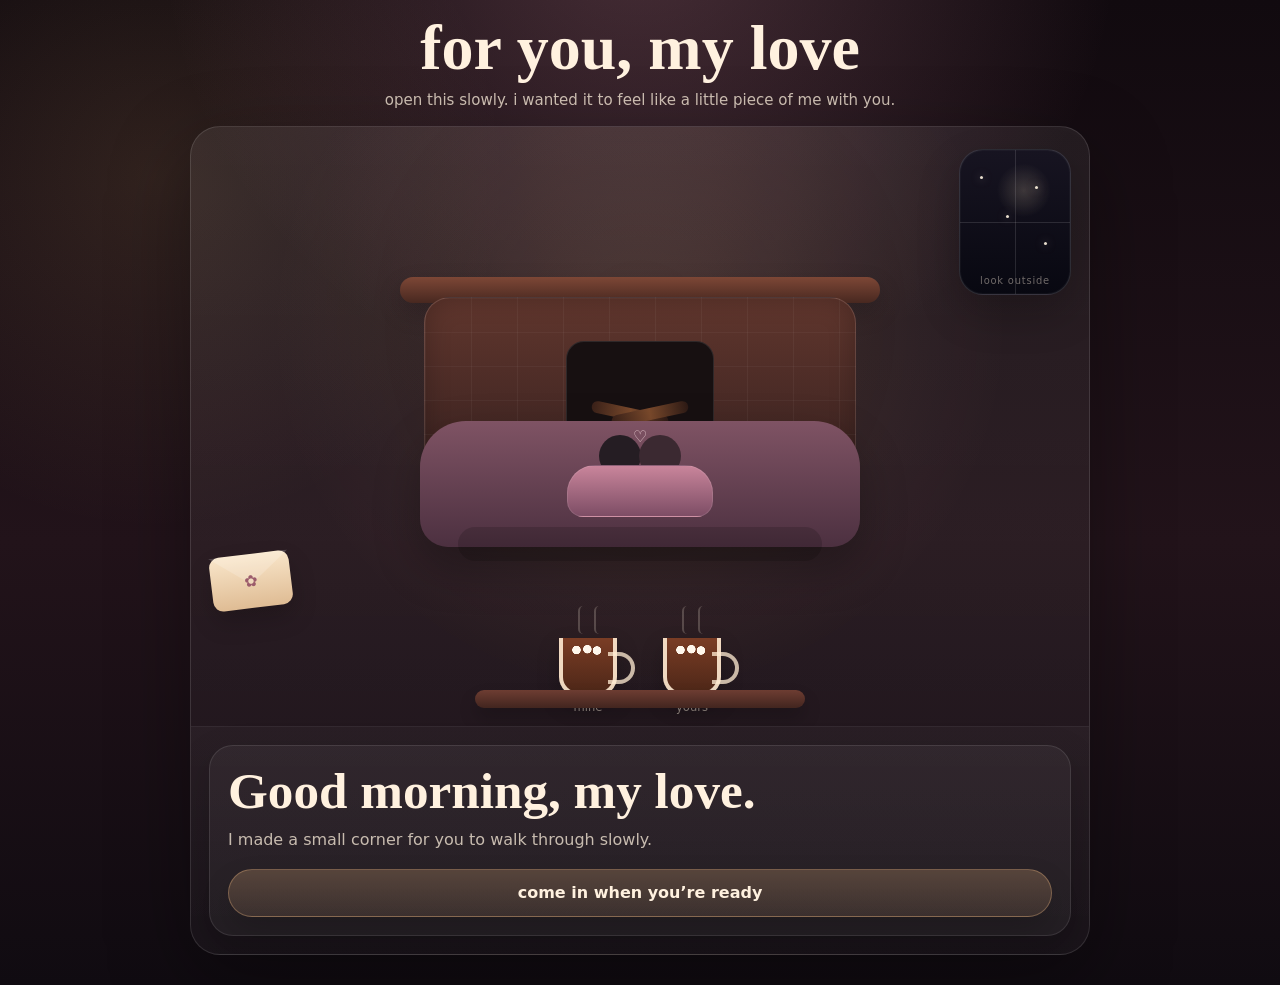
==== commit 353de826: "Rename valentines-recreated-full-final (1).html to index.html" ====
--- a/index.html
+++ b/index.html
@@ -1,1248 +1,516 @@
 <!doctype html>
 <html lang="en">
 <head>
-  <meta charset="utf-8" />
-  <meta name="viewport" content="width=device-width,initial-scale=1,viewport-fit=cover" />
-  <meta name="robots" content="noindex,nofollow" />
-  <meta name="theme-color" content="#140c0a" />
-  <title>A little corner for you</title>
-
+  <meta charset="utf-8">
+  <meta name="viewport" content="width=device-width, initial-scale=1, viewport-fit=cover">
+  <title>for you, my love</title>
   <style>
     :root {
-      --bg: #130c0a;
-      --bg2: #271711;
-      --cream: #fff2dd;
-      --muted: rgba(255, 242, 221, .74);
-      --line: rgba(255, 242, 221, .16);
-      --card: rgba(20, 13, 11, .76);
-      --gold: #ffbf78;
-      --ember: #ff8f55;
-      --rose: #d995a2;
-      --rose2: #8d5264;
-      --wood: #704838;
-      --blanket: #b48ba5;
-      --blanket2: #7e566d;
-      --leaf: #b7c196;
-      --shadow: rgba(0,0,0,.38);
-    }
-
-    * { box-sizing: border-box; -webkit-tap-highlight-color: transparent; }
-    html { scroll-behavior: smooth; color-scheme: dark; }
-
+      --bg: #140c11;
+      --bg2: #24131b;
+      --cream: #fff1df;
+      --muted: rgba(255, 241, 223, .74);
+      --line: rgba(255,255,255,.12);
+      --rose: #d88da0;
+      --rose2: #9a5b72;
+      --gold: #f3bd74;
+      --wood: #6d3d32;
+      --cocoa: #60301e;
+      font-family: Inter, ui-sans-serif, system-ui, -apple-system, BlinkMacSystemFont, "Segoe UI", sans-serif;
+    }
+
+    * { box-sizing: border-box; }
+    html { scroll-behavior: smooth; }
     body {
       margin: 0;
       min-height: 100svh;
-      font-family: ui-sans-serif, system-ui, -apple-system, BlinkMacSystemFont, "Segoe UI", sans-serif;
       color: var(--cream);
       background:
-        radial-gradient(circle at 50% 6%, rgba(255, 191, 120, .16), transparent 28rem),
-        radial-gradient(circle at 18% 86%, rgba(217, 149, 162, .12), transparent 22rem),
-        linear-gradient(145deg, var(--bg), var(--bg2) 62%, #0e0908);
+        radial-gradient(circle at 50% -8%, rgba(216, 141, 160, .28), transparent 30rem),
+        radial-gradient(circle at 12% 18%, rgba(243, 189, 116, .12), transparent 22rem),
+        linear-gradient(180deg, #110a0f, #22131a 55%, #100b11);
       overflow-x: hidden;
     }
 
-    body::before {
-      content: "";
-      position: fixed;
-      inset: 0;
-      pointer-events: none;
-      background-image:
-        linear-gradient(rgba(255,255,255,.024) 1px, transparent 1px),
-        linear-gradient(90deg, rgba(255,255,255,.016) 1px, transparent 1px);
-      background-size: 42px 42px;
-      mask-image: linear-gradient(to bottom, rgba(0,0,0,.55), transparent);
-      z-index: -1;
-    }
-
-    button { font: inherit; }
-
-    .page {
-      width: min(100% - 18px, 860px);
+    button {
+      font: inherit;
+      -webkit-tap-highlight-color: transparent;
+      touch-action: manipulation;
+    }
+
+    .hidden, [hidden] { display: none !important; }
+
+    .app {
+      width: min(100% - 18px, 900px);
       margin: 0 auto;
-      padding: max(14px, env(safe-area-inset-top)) 0 calc(28px + env(safe-area-inset-bottom));
+      padding: max(14px, env(safe-area-inset-top)) 0 calc(30px + env(safe-area-inset-bottom));
     }
 
     .top {
       text-align: center;
-      padding: 0 6px 14px;
-    }
-
-    .eyebrow {
-      margin: 0 0 7px;
-      text-transform: uppercase;
-      letter-spacing: .22em;
-      color: rgba(255, 242, 221, .58);
-      font-size: .68rem;
-      font-weight: 850;
-    }
-
-    h1, h2, h3 {
+      padding: 4px 8px 14px;
+    }
+
+    .top h1 {
       margin: 0;
       font-family: Georgia, "Times New Roman", serif;
-      line-height: .98;
+      font-size: clamp(2.25rem, 10vw, 4rem);
+      line-height: .95;
+      text-transform: lowercase;
+    }
+
+    .subtitle {
+      margin: 10px auto 0;
+      max-width: 560px;
+      color: var(--muted);
+      line-height: 1.55;
+      font-size: .94rem;
+    }
+
+    h2, h3 {
+      margin: 0;
+      font-family: Georgia, "Times New Roman", serif;
+      line-height: 1.04;
       text-wrap: balance;
     }
 
-    h1 { font-size: clamp(2.2rem, 10vw, 4.3rem); }
-    h2 { font-size: clamp(1.95rem, 8vw, 3.25rem); }
-    h3 { font-size: clamp(1.7rem, 7vw, 2.4rem); }
-
-    p { line-height: 1.62; }
-
-    .subtitle {
-      max-width: 540px;
-      margin: 10px auto 0;
-      color: var(--muted);
-      font-size: .94rem;
-    }
+    h2 { font-size: clamp(1.85rem, 8vw, 3.2rem); }
+    h3 { font-size: 1.42rem; }
+    p { line-height: 1.6; }
 
     .stage {
       border: 1px solid var(--line);
       border-radius: 30px;
       overflow: hidden;
       background:
-        radial-gradient(circle at 50% 28%, rgba(255, 191, 120, .12), transparent 22rem),
-        linear-gradient(180deg, rgba(255,255,255,.07), rgba(255,255,255,.025));
-      box-shadow: 0 28px 80px var(--shadow);
-      isolation: isolate;
+        radial-gradient(circle at 50% 24%, rgba(255, 191, 120, .12), transparent 23rem),
+        linear-gradient(180deg, rgba(255,255,255,.065), rgba(255,255,255,.025));
+      box-shadow: 0 28px 80px rgba(0,0,0,.34);
     }
 
     .room {
       position: relative;
-      min-height: 570px;
+      min-height: 600px;
       overflow: hidden;
       border-bottom: 1px solid rgba(255,255,255,.08);
     }
 
-
-
-    .sky-copy {
-      width: 100%;
-      max-width: 620px;
-    }
-
-    .sky-scene-wrap {
-      position: relative !important;
-      width: min(360px, 100%) !important;
-      min-height: 250px !important;
-      margin: 18px 0 0 !important;
-    }
-
-    .sky-cuddle {
-      position: absolute !important;
-      left: 18px !important;
-      bottom: 10px !important;
-      width: 178px !important;
-      height: 116px !important;
-      margin: 0 !important;
-      transform: none !important;
-      cursor: pointer;
-      z-index: 4;
-      filter: drop-shadow(0 14px 24px rgba(0,0,0,.24));
-    }
-
-    .sky-cuddle::before {
-      width: 142px !important;
-      height: 48px !important;
-      left: 16px !important;
-      bottom: 10px !important;
-    }
-
-    .sky-head.one {
-      left: 42px !important;
-      top: 22px !important;
-      width: 32px !important;
-      height: 32px !important;
-    }
-
-    .sky-head.two {
-      right: 42px !important;
-      top: 22px !important;
-      width: 32px !important;
-      height: 32px !important;
-    }
-
-    .sky-cup.one {
-      left: 54px !important;
-      bottom: 44px !important;
-      transform: scale(.78) !important;
-    }
-
-    .sky-cup.two {
-      right: 54px !important;
-      bottom: 44px !important;
-      transform: scale(.78) !important;
-    }
-
-    .sky-blanket {
-      left: 24px !important;
-      right: 24px !important;
-      bottom: 10px !important;
-      height: 45px !important;
-      border-radius: 24px 24px 14px 14px !important;
-    }
-
-    .sky-heart-layer {
-      position: absolute !important;
-      left: 0;
-      right: 0;
-      top: 0;
-      bottom: 0;
-      pointer-events: none;
-      overflow: visible;
-      z-index: 3;
-    }
-
-    .sky-float-heart {
-      position: absolute;
-      bottom: 78px;
-      left: 94px;
-      font-size: .86rem;
-      color: #ffd7e2;
-      opacity: 0;
-      text-shadow: 0 0 12px rgba(255, 215, 226, .35);
-      animation: skyHeartUpClean 3.1s ease-out forwards;
-    }
-
-    .sky-dialogue {
-      position: absolute !important;
-      left: 4px !important;
-      bottom: 128px !important;
-      width: 230px !important;
-      height: 106px !important;
-      min-height: 0 !important;
-      inset: auto auto 128px 4px !important;
-      z-index: 6;
-      pointer-events: none;
-    }
-
-    .sky-bubble {
-      max-width: 112px !important;
-      padding: 7px 9px !important;
-      font-size: .68rem !important;
-      line-height: 1.22 !important;
-      border-radius: 14px !important;
-      box-shadow: 0 10px 20px rgba(0,0,0,.18) !important;
-      opacity: 0;
-      transform: translateY(6px) scale(.96);
-      transition: opacity .45s ease, transform .45s ease;
-    }
-
-    .sky-bubble.is-visible {
-      opacity: 1;
-      transform: translateY(0) scale(1);
-    }
-
-    .sky-bubble.left,
-    .sky-bubble.left.two,
-    .sky-bubble.left.three {
-      left: 0 !important;
-      top: 10px !important;
-      right: auto !important;
-      text-align: left !important;
-      border-radius: 14px 14px 14px 6px !important;
-    }
-
-    .sky-bubble.right,
-    .sky-bubble.right.two,
-    .sky-bubble.right.three {
-      right: 0 !important;
-      top: 36px !important;
-      left: auto !important;
-      text-align: right !important;
-      border-radius: 14px 14px 6px 14px !important;
-    }
-
-    .sky-bubble.left::after,
-    .sky-bubble.right::after {
-      width: 8px !important;
-      height: 8px !important;
-      bottom: -4px !important;
-    }
-
-    @keyframes skyHeartUpClean {
-      0% {
-        opacity: 0;
-        transform: translate(0, 0) scale(.7);
-      }
-      14% {
-        opacity: .95;
-      }
-      100% {
-        opacity: 0;
-        transform: translate(var(--drift, 20px), -105px) scale(1.12);
-      }
-    }
-
-
-    .old-sky-scene-wrap-unused {
-      position: relative;
-      width: min(360px, 100%);
-      min-height: 230px;
-      margin: 12px auto 0;
-    }
-
-    .sky-cuddle {
-      position: relative;
-      width: 280px;
-      height: 170px;
-      margin: 72px auto 0;
-      cursor: pointer;
-      z-index: 3;
-      filter: drop-shadow(0 18px 36px rgba(0,0,0,.25));
-    }
-
-    .sky-heart-layer {
-      position: absolute;
-      inset: 0;
-      pointer-events: none;
-      overflow: visible;
-      z-index: 2;
-    }
-
-    .sky-float-heart {
-      position: absolute;
-      bottom: 34px;
-      left: 50%;
-      font-size: 1rem;
-      color: #ffd7e2;
-      opacity: 0;
-      text-shadow: 0 0 10px rgba(255, 215, 226, .28);
-      animation: skyHeartUp 2.8s ease-out forwards;
-    }
-
-    .sky-dialogue {
-      position: absolute;
-      inset: 0 0 auto 0;
-      z-index: 5;
-      pointer-events: none;
-      min-height: 180px;
-    }
-
-    .sky-bubble {
-      position: absolute;
-      max-width: 150px;
-      padding: 9px 12px;
-      border-radius: 18px;
-      background:
-        radial-gradient(circle at 18% 12%, rgba(255,255,255,.44), transparent 34%),
-        linear-gradient(180deg, rgba(255, 249, 241, .98), rgba(244, 224, 205, .96));
-      color: #55382f;
-      font-family: Georgia, "Times New Roman", serif;
-      font-size: .8rem;
-      line-height: 1.28;
-      box-shadow: 0 14px 28px rgba(0,0,0,.18);
-      border: 1px solid rgba(255,255,255,.34);
-      opacity: 0;
-      transform: translateY(8px) scale(.96);
-      transition: opacity .6s ease, transform .6s ease;
-    }
-
-    .sky-bubble.is-visible {
-      opacity: 1;
-      transform: translateY(0) scale(1);
-    }
-
-    .sky-bubble.left { left: 8px; top: 10px; border-radius: 18px 18px 18px 8px; }
-    .sky-bubble.left::after {
-      content: "";
-      position: absolute;
-      left: 18px;
-      bottom: -5px;
-      width: 11px;
-      height: 11px;
-      background: rgba(244, 224, 205, .96);
-      transform: rotate(45deg);
-    }
-
-    .sky-bubble.right { right: 8px; top: 38px; border-radius: 18px 18px 8px 18px; text-align: right; }
-    .sky-bubble.right::after {
-      content: "";
-      position: absolute;
-      right: 18px;
-      bottom: -5px;
-      width: 11px;
-      height: 11px;
-      background: rgba(244, 224, 205, .96);
-      transform: rotate(45deg);
-    }
-
-    .sky-bubble.left.two { left: -2px; top: 82px; }
-    .sky-bubble.right.two { right: -2px; top: 112px; }
-    .sky-bubble.left.three { left: 12px; top: 150px; }
-    .sky-bubble.right.three { right: 12px; top: 178px; }
-
-    @keyframes skyHeartUp {
-      0% { opacity: 0; transform: translate(-50%, 0) scale(.8); }
-      14% { opacity: .95; }
-      100% { opacity: 0; transform: translate(calc(-50% + var(--drift, 0px)), -120px) scale(1.18); }
-    }
-
-    .kitty.baby {
-      left: 50%;
-      right: auto;
-      bottom: -2px;
-      width: 74px;
-      height: 88px;
-      transform: translateX(-50%);
-      z-index: 4;
-    }
-
-    .kitty.baby .kitty-body {
-      width: 58px;
-      height: 46px;
-    }
-
-    .kitty.baby .kitty-head {
-      width: 44px;
-      height: 42px;
-      top: 12px;
-    }
-
-    .kitty.baby .kitty-tail {
-      width: 34px;
-    }
-
-    .moon-home-note {
-      position: absolute;
-      left: 50%;
-      bottom: 112px;
-      transform: translateX(-50%);
-      padding: 8px 12px;
-      border-radius: 16px;
-      background:
-        radial-gradient(circle at 18% 12%, rgba(255,255,255,.44), transparent 34%),
-        linear-gradient(180deg, rgba(255, 249, 241, .98), rgba(244, 224, 205, .96));
-      color: #55382f;
-      font-family: Georgia, "Times New Roman", serif;
-      font-size: .78rem;
-      white-space: nowrap;
-      box-shadow: 0 12px 22px rgba(0,0,0,.18);
-      border: 1px solid rgba(255,255,255,.34);
-    }
-
-    .moon-home-note::after {
-      content: "";
-      position: absolute;
-      left: 50%;
-      bottom: -5px;
-      width: 10px;
-      height: 10px;
-      background: rgba(244, 224, 205, .96);
-      transform: translateX(-50%) rotate(45deg);
-    }
-
-
-
-    /* final sky tidy-up */
-    .sky-section {
-      min-height: 590px !important;
-    }
-
-    .sky-copy p {
-      max-width: 360px !important;
-      margin-left: 0 !important;
-    }
-
-    .sky-scene-wrap {
-      width: min(340px, 100%) !important;
-      min-height: 236px !important;
-      margin: 14px 0 0 !important;
-    }
-
-    .sky-dialogue {
-      left: 14px !important;
-      bottom: 96px !important;
-      width: 198px !important;
-      height: 88px !important;
-      inset: auto auto 96px 14px !important;
-    }
-
-    .sky-bubble {
-      max-width: 102px !important;
-      padding: 7px 9px !important;
-      font-size: .66rem !important;
-      line-height: 1.18 !important;
-      border-radius: 13px !important;
-      background:
-        radial-gradient(circle at 18% 12%, rgba(255,255,255,.44), transparent 34%),
-        linear-gradient(180deg, rgba(255, 249, 241, .98), rgba(244, 224, 205, .96)) !important;
-    }
-
-    .sky-bubble.left,
-    .sky-bubble.left.two,
-    .sky-bubble.left.three {
-      left: 0 !important;
-      top: 6px !important;
-      border-radius: 13px 13px 13px 6px !important;
-    }
-
-    .sky-bubble.right,
-    .sky-bubble.right.two,
-    .sky-bubble.right.three {
-      right: 8px !important;
-      top: 26px !important;
-      border-radius: 13px 13px 6px 13px !important;
-    }
-
-    .sky-cuddle {
-      left: 18px !important;
-      bottom: 12px !important;
-      width: 160px !important;
-      height: 108px !important;
-      filter: drop-shadow(0 12px 22px rgba(0,0,0,.22)) !important;
-    }
-
-    .sky-head.one {
-      left: 36px !important;
-      top: 22px !important;
-      width: 28px !important;
-      height: 28px !important;
-    }
-
-    .sky-head.two {
-      right: 36px !important;
-      top: 22px !important;
-      width: 28px !important;
-      height: 28px !important;
-    }
-
-    .sky-cup.one {
-      left: 44px !important;
-      bottom: 38px !important;
-      transform: scale(.66) !important;
-    }
-
-    .sky-cup.two {
-      right: 44px !important;
-      bottom: 38px !important;
-      transform: scale(.66) !important;
-    }
-
-    .sky-blanket {
-      left: 18px !important;
-      right: 18px !important;
-      bottom: 12px !important;
-      height: 38px !important;
-      border-radius: 18px 18px 12px 12px !important;
-      background: linear-gradient(180deg, rgba(178,124,148,.96), rgba(100,69,88,.96)) !important;
-    }
-
-
     .window {
       position: absolute;
       top: 22px;
       right: 18px;
-      width: 108px;
-      height: 142px;
-      border-radius: 22px;
+      width: 112px;
+      height: 146px;
+      border: 1px solid rgba(255,255,255,.14);
+      border-radius: 24px;
       background:
-        radial-gradient(circle at 50% 35%, rgba(255, 230, 190, .14), transparent 52%),
-        linear-gradient(180deg, #18131e, #09080f);
-      border: 1px solid rgba(255,255,255,.12);
-      box-shadow: inset 0 0 0 1px rgba(255,255,255,.03), 0 18px 42px rgba(0,0,0,.20);
+        radial-gradient(circle at 58% 28%, rgba(255, 231, 191, .18), transparent 22%),
+        linear-gradient(180deg, #171421, #080811);
+      box-shadow: inset 0 0 0 1px rgba(255,255,255,.03), 0 18px 42px rgba(0,0,0,.22);
+      cursor: pointer;
       overflow: hidden;
+      padding: 0;
+      z-index: 4;
     }
 
     .window::before,
     .window::after {
       content: "";
       position: absolute;
-      background: rgba(255, 242, 221, .12);
-    }
-
-    .window::before { width: 1px; height: 100%; left: 50%; top: 0; }
-    .window::after { height: 1px; width: 100%; left: 0; top: 50%; }
-
-    .star {
-      position: absolute;
-      width: 4px;
-      height: 4px;
+      background: rgba(255,255,255,.12);
+    }
+
+    .window::before {
+      left: 50%;
+      top: 0;
+      bottom: 0;
+      width: 1px;
+    }
+
+    .window::after {
+      left: 0;
+      right: 0;
+      top: 50%;
+      height: 1px;
+    }
+
+    .window-star {
+      position: absolute;
+      width: 3px;
+      height: 3px;
       border-radius: 999px;
-      background: var(--cream);
-      opacity: .8;
-      box-shadow: 0 0 14px rgba(255,255,255,.55);
-      animation: twinkle 3.5s ease-in-out infinite;
-    }
-
-    .star:nth-child(1) { left: 24%; top: 18%; }
-    .star:nth-child(2) { left: 72%; top: 30%; animation-delay: .6s; }
-    .star:nth-child(3) { left: 34%; top: 68%; animation-delay: 1.2s; }
-    .star:nth-child(4) { left: 78%; top: 74%; animation-delay: 1.8s; }
+      background: rgba(255,246,225,.9);
+      box-shadow: 0 0 8px rgba(255,246,225,.5);
+      animation: twinkle 3.8s ease-in-out infinite;
+    }
+
+    .window-star.one { left: 18%; top: 18%; }
+    .window-star.two { left: 68%; top: 25%; animation-delay: .8s; }
+    .window-star.three { left: 42%; top: 45%; animation-delay: 1.5s; }
+    .window-star.four { left: 76%; top: 64%; animation-delay: .4s; }
+
+    .window-note {
+      position: absolute;
+      left: 50%;
+      bottom: 8px;
+      transform: translateX(-50%);
+      color: rgba(255,241,223,.42);
+      font-size: .62rem;
+      letter-spacing: .08em;
+      white-space: nowrap;
+    }
 
     .fireplace {
+      position: absolute;
+      left: 50%;
+      top: 142px;
+      width: min(520px, calc(100% - 22px));
+      height: 290px;
+      transform: translateX(-50%);
+      z-index: 2;
+    }
+
+    .mantel {
+      position: absolute;
+      left: 20px;
+      right: 20px;
+      top: 8px;
+      height: 26px;
+      border-radius: 18px;
+      background: linear-gradient(180deg, #7d4736, #482820);
+      box-shadow: 0 10px 24px rgba(0,0,0,.20);
+    }
+
+    .brick {
+      position: absolute;
+      left: 44px;
+      right: 44px;
+      top: 28px;
+      height: 170px;
+      border-radius: 26px 26px 18px 18px;
+      border: 1px solid rgba(255,255,255,.10);
+      background:
+        linear-gradient(90deg, rgba(255,255,255,.045) 1px, transparent 1px) 0 0 / 46px 34px,
+        linear-gradient(180deg, rgba(255,255,255,.035) 1px, transparent 1px) 0 0 / 100% 34px,
+        linear-gradient(180deg, #60362d, #3b2321);
+      box-shadow: inset 0 0 26px rgba(0,0,0,.24);
+    }
+
+    .firebox {
       position: absolute;
       left: 50%;
       top: 72px;
-      width: min(390px, 94%);
-      height: 300px;
+      width: 148px;
+      height: 96px;
       transform: translateX(-50%);
-    }
-
-    .mantel {
-      position: absolute;
-      top: 0;
-      left: 14px;
-      right: 14px;
-      height: 14px;
-      border-radius: 999px;
-      background: linear-gradient(180deg, #6d4a3b, #422920);
-    }
-
-    .brick {
-      position: absolute;
-      top: 14px;
-      left: 34px;
-      right: 34px;
-      bottom: 42px;
-      border-radius: 28px 28px 18px 18px;
-      background:
-        linear-gradient(90deg, transparent 49%, rgba(255,255,255,.03) 50%, transparent 51%),
-        linear-gradient(180deg, #5b3b31, #34211c);
-      border: 1px solid rgba(255,255,255,.08);
-      box-shadow: inset 0 -20px 28px rgba(0,0,0,.20);
-    }
-
-    .firebox {
-      position: absolute;
-      top: 52px;
-      left: 48px;
-      right: 48px;
-      bottom: 84px;
-      border-radius: 22px 22px 14px 14px;
-      background: #16100f;
-      border: 1px solid rgba(255,255,255,.06);
-      overflow: hidden;
-      box-shadow: inset 0 0 38px rgba(0,0,0,.25);
-      transition: box-shadow .35s ease, background .35s ease;
-    }
-
-    .firebox::after {
-      content: "";
-      position: absolute;
-      inset: 0;
-      background: radial-gradient(circle at 50% 72%, rgba(255, 191, 120, .12), transparent 66%);
-      animation: fireGlow 2.4s ease-in-out infinite;
+      border-radius: 18px 18px 10px 10px;
+      background: #171011;
+      border: 1px solid rgba(255,255,255,.10);
+      overflow: visible;
+      cursor: pointer;
+    }
+
+    .fire-bubble,
+    .room-bubble {
+      position: absolute;
+      max-width: 160px;
+      padding: 9px 12px;
+      border-radius: 16px;
+      background: linear-gradient(180deg, #fff8ee, #f2ddc9);
+      color: #53362d;
+      font-family: Georgia, "Times New Roman", serif;
+      font-size: .78rem;
+      line-height: 1.24;
+      box-shadow: 0 12px 24px rgba(0,0,0,.20);
+      opacity: 0;
       pointer-events: none;
-      opacity: 0;
-      transition: opacity .35s ease;
+      z-index: 10;
+      transition: opacity .22s ease, transform .22s ease;
+    }
+
+    .fire-bubble {
+      left: 50%;
+      top: -34px;
+      transform: translateX(-50%) translateY(6px) scale(.96);
+    }
+
+    .fire-bubble.is-visible {
+      opacity: 1;
+      transform: translateX(-50%) translateY(0) scale(1);
     }
 
     .logs {
       position: absolute;
-      left: 50%;
-      bottom: 18px;
-      width: 106px;
-      height: 24px;
-      transform: translateX(-50%);
-      z-index: 2;
+      left: 32px;
+      right: 32px;
+      bottom: 16px;
+      height: 16px;
     }
 
     .logs::before,
     .logs::after {
       content: "";
       position: absolute;
-      width: 68px;
-      height: 13px;
+      width: 78px;
+      height: 12px;
       border-radius: 999px;
-      background: linear-gradient(180deg, #7b543c, #493025);
-    }
-
-    .logs::before { left: 0; transform: rotate(13deg); }
-    .logs::after { right: 0; transform: rotate(-13deg); }
+      background: linear-gradient(90deg, #3a2119, #7b4a2c, #2d1a15);
+      bottom: 0;
+    }
+
+    .logs::before { left: -8px; transform: rotate(12deg); }
+    .logs::after { right: -8px; transform: rotate(-12deg); }
 
     .flame {
       position: absolute;
       left: 50%;
-      bottom: 38px;
-      width: 64px;
-      height: 116px;
-      transform: translateX(-50%) scale(.65);
-      border-radius: 55% 55% 55% 55% / 72% 72% 38% 38%;
-      background: radial-gradient(circle at 50% 78%, #fff2ce 0 18%, #ffc76d 20% 46%, #ff8b4a 50% 72%, transparent 76%);
-      animation: flicker 1.25s ease-in-out infinite;
-      opacity: 0;
-      will-change: transform, filter;
-      z-index: 3;
-      transition: opacity .35s ease, transform .35s ease;
+      bottom: 26px;
+      width: 44px;
+      height: 62px;
+      transform: translateX(-50%) scale(0);
+      border-radius: 50% 50% 45% 45%;
+      background: radial-gradient(circle at 50% 74%, #fff1a9, #ff9e4d 48%, #e94d4d 76%, transparent 78%);
+      transform-origin: 50% 100%;
     }
 
     .flame.small {
-      left: calc(50% + 31px);
-      bottom: 46px;
-      width: 44px;
-      height: 82px;
-      animation-delay: .18s;
-    }
-
-    .emberbed {
-      position: absolute;
-      left: 30px;
-      right: 30px;
-      bottom: 8px;
-      height: 22px;
-      background:
-        radial-gradient(circle at 25% 50%, rgba(255, 139, 74, .75), transparent 28%),
-        radial-gradient(circle at 50% 55%, rgba(255, 207, 120, .65), transparent 24%),
-        radial-gradient(circle at 75% 50%, rgba(255, 139, 74, .65), transparent 28%);
-      filter: blur(3px);
-      animation: emberPulse 2s ease-in-out infinite;
-      z-index: 1;
-      opacity: 0;
-      transition: opacity .35s ease;
-    }
-
-    .room.is-lit .firebox {
-      background: radial-gradient(circle at 50% 100%, rgba(255, 151, 75, .18), transparent 70%), #1b1110;
-      box-shadow: inset 0 0 84px rgba(255, 139, 74, .15), 0 0 70px rgba(255, 139, 74, .10);
-    }
-
-    .room.is-lit .firebox::after,
-    .room.is-lit .emberbed { opacity: 1; }
+      width: 32px;
+      height: 46px;
+      left: 42%;
+      background: radial-gradient(circle at 50% 74%, #fff7c7, #ffc05f 48%, #e86b49 74%, transparent 78%);
+    }
 
     .room.is-lit .flame {
+      animation: flameDance .68s ease-in-out infinite alternate;
+      transform: translateX(-50%) scale(1);
+    }
+
+    .room.is-lit .flame.small { animation-delay: .18s; }
+
+    .sofa {
+      position: absolute;
+      left: 50%;
+      bottom: 12px;
+      width: min(440px, 92%);
+      height: 126px;
+      transform: translateX(-50%);
+      border-radius: 46px 46px 28px 28px;
+      background: linear-gradient(180deg, #7f5364, #4c3040);
+      box-shadow: 0 20px 46px rgba(0,0,0,.28);
+    }
+
+    .sofa::before {
+      content: "";
+      position: absolute;
+      left: 38px;
+      right: 38px;
+      bottom: -14px;
+      height: 34px;
+      border-radius: 999px;
+      background: rgba(0,0,0,.16);
+    }
+
+    .cuddle {
+      position: absolute;
+      left: 50%;
+      bottom: 30px;
+      width: 190px;
+      height: 90px;
+      transform: translateX(-50%);
+      cursor: pointer;
+      border: 0;
+      background: transparent;
+      padding: 0;
+      z-index: 4;
+    }
+
+    .room-bubble {
+      left: 50%;
+      bottom: 76px;
+      transform: translateX(-50%) translateY(6px) scale(.96);
+      white-space: nowrap;
+    }
+
+    .room-bubble.is-visible {
       opacity: 1;
-      transform: translateX(-50%) scale(1);
-    }
-
-    .sofa {
-      position: absolute;
-      left: 50%;
-      bottom: 0;
-      width: 250px;
-      height: 86px;
-      border-radius: 32px 32px 18px 18px;
-      transform: translateX(-50%);
-      background: linear-gradient(180deg, #684439, #402922);
-      box-shadow: 0 20px 48px rgba(0,0,0,.18);
-    }
-
-    .blanket {
-      position: absolute;
-      left: 50%;
-      top: 18px;
-      width: 172px;
-      height: 64px;
-      border-radius: 22px 22px 18px 18px;
-      transform: translateX(-50%);
-      background:
-        linear-gradient(90deg, rgba(255,255,255,.08) 0 12%, transparent 12% 24%, rgba(255,255,255,.08) 24% 36%, transparent 36% 48%, rgba(255,255,255,.08) 48% 60%, transparent 60% 72%, rgba(255,255,255,.08) 72% 84%, transparent 84%),
-        linear-gradient(180deg, var(--blanket), var(--blanket2));
-      box-shadow: inset 0 -10px 18px rgba(0,0,0,.14);
-    }
-
-    .cuddle {
-      position: absolute;
-      left: 50%;
-      bottom: 24px;
-      width: 156px;
-      height: 66px;
-      transform: translateX(-50%);
-      z-index: 2;
+      transform: translateX(-50%) translateY(0) scale(1);
     }
 
     .head {
       position: absolute;
-      top: 0;
+      top: 8px;
       width: 42px;
       height: 42px;
       border-radius: 999px;
-      background: linear-gradient(180deg, #d2a17f, #a97455);
-      box-shadow: inset 0 -8px 14px rgba(0,0,0,.10);
-    }
-
-    .head.me { left: 36px; }
-    .head.her { right: 36px; background: linear-gradient(180deg, #c98f76, #8f5c4d); }
+      background: #251d23;
+    }
+
+    .head.me { left: 54px; }
+    .head.her { right: 54px; background: #3b2931; }
 
     .cuddle-blanket {
       position: absolute;
+      left: 22px;
+      right: 22px;
+      bottom: 0;
+      height: 52px;
+      border-radius: 28px 28px 16px 16px;
+      background: linear-gradient(180deg, #c9859b, #7d4d65);
+      border: 1px solid rgba(255,255,255,.10);
+    }
+
+    .cuddle-heart {
+      position: absolute;
       left: 50%;
-      bottom: 0;
-      width: 148px;
-      height: 48px;
-      border-radius: 24px 24px 18px 18px;
+      top: 0;
       transform: translateX(-50%);
-      background:
-        linear-gradient(90deg, rgba(255,255,255,.08) 0 12%, transparent 12% 24%, rgba(255,255,255,.08) 24% 36%, transparent 36% 48%, rgba(255,255,255,.08) 48% 60%, transparent 60% 72%, rgba(255,255,255,.08) 72% 84%, transparent 84%),
-        linear-gradient(180deg, #b68ba2, #7e566d);
-    }
-
-    .cuddle-heart {
+      color: rgba(255,228,231,.82);
+      font-family: Georgia, serif;
+      animation: floatTiny 2.2s ease-in-out infinite;
+      z-index: 3;
+    }
+
+    .table {
       position: absolute;
       left: 50%;
-      top: -10px;
+      bottom: 18px;
+      width: min(330px, 82%);
+      height: 72px;
       transform: translateX(-50%);
-      color: #ffd7d7;
-      font-size: 1.05rem;
-      animation: heartFloat 2.4s ease-in-out infinite;
-    }
-
-    .cat {
-      position: absolute;
-      left: 32px;
-      bottom: 30px;
-      width: 96px;
-      height: 78px;
-      filter: drop-shadow(0 12px 22px rgba(0,0,0,.22));
-    }
-
-    .cat-body {
-      position: absolute;
-      left: 12px;
-      bottom: 0;
-      width: 54px;
-      height: 40px;
-      border-radius: 22px 22px 20px 18px;
-      background: linear-gradient(180deg, #c6a28c, #8f6a59);
-    }
-
-    .cat-head {
-      position: absolute;
-      left: 50px;
-      bottom: 22px;
-      width: 34px;
-      height: 32px;
-      border-radius: 50%;
-      background: linear-gradient(180deg, #cfad94, #9b7662);
-    }
-
-    .cat-head::before,
-    .cat-head::after {
-      content: "";
-      position: absolute;
-      top: -8px;
-      width: 10px;
-      height: 12px;
-      background: linear-gradient(180deg, #cfad94, #9b7662);
-      clip-path: polygon(50% 0, 100% 100%, 0 100%);
-    }
-
-    .cat-head::before { left: 3px; transform: rotate(-16deg); }
-    .cat-head::after { right: 3px; transform: rotate(16deg); }
-
-    .cat-tail {
-      position: absolute;
-      left: 0;
-      bottom: 18px;
-      width: 46px;
-      height: 12px;
-      border-radius: 999px;
-      background: linear-gradient(180deg, #cfad94, #9b7662);
-      transform-origin: 100% 50%;
-      animation: tailSwish 2.1s ease-in-out infinite;
-    }
-
-    .cat-eye {
-      position: absolute;
-      top: 13px;
-      width: 4px;
-      height: 4px;
-      border-radius: 999px;
-      background: #3c241a;
-    }
-
-    .cat-eye.left { left: 10px; }
-    .cat-eye.right { right: 10px; }
-
-
-    .cat {
-      position: absolute;
-      left: 18px;
-      bottom: 118px;
-      width: 108px;
-      height: 86px;
-      filter: drop-shadow(0 12px 22px rgba(0,0,0,.22));
-      z-index: 4;
-      transform: scale(1.02);
-    }
-
-    .cat-body {
-      position: absolute;
-      left: 12px;
-      bottom: 0;
-      width: 54px;
-      height: 40px;
-      border-radius: 22px 22px 20px 18px;
-      background: linear-gradient(180deg, #c6a28c, #8f6a59);
-    }
-
-    .cat-head {
-      position: absolute;
-      left: 50px;
-      bottom: 22px;
-      width: 34px;
-      height: 32px;
-      border-radius: 50%;
-      background: linear-gradient(180deg, #cfad94, #9b7662);
-    }
-
-    .cat-head::before,
-    .cat-head::after {
-      content: "";
-      position: absolute;
-      top: -8px;
-      width: 10px;
-      height: 12px;
-      background: linear-gradient(180deg, #cfad94, #9b7662);
-      clip-path: polygon(50% 0, 100% 100%, 0 100%);
-    }
-
-    .cat-head::before { left: 3px; transform: rotate(-16deg); }
-    .cat-head::after { right: 3px; transform: rotate(16deg); }
-
-    .cat-tail {
-      position: absolute;
-      left: 0;
-      bottom: 18px;
-      width: 46px;
-      height: 12px;
-      border-radius: 999px;
-      background: linear-gradient(180deg, #cfad94, #9b7662);
-      transform-origin: 100% 50%;
-      animation: tailSwish 2.1s ease-in-out infinite;
-    }
-
-    .cat-eye {
-      position: absolute;
-      top: 13px;
-      width: 4px;
-      height: 4px;
-      border-radius: 999px;
-      background: #3c241a;
-      animation: catBlink 5s infinite;
-      transform-origin: center;
-    }
-
-    .cat-eye.left { left: 10px; }
-    .cat-eye.right { right: 10px; }
-
-    .gift-tag {
-      position: absolute;
-      left: 50%;
-      bottom: -18px;
-      transform: translateX(-50%);
-      color: rgba(255,242,221,.88);
-      font-size: .76rem;
-      letter-spacing: .14em;
-      text-transform: lowercase;
-      white-space: nowrap;
-      text-shadow: 0 0 12px rgba(255, 226, 170, .4);
-      animation: giftGlow 2.4s ease-in-out infinite;
-    }
-
-    .gift-box::after {
-      content: "";
-      position: absolute;
-      inset: 18px 28px 8px;
-      border-radius: 24px;
-      background: radial-gradient(circle, rgba(255, 208, 150, .18), transparent 68%);
-      filter: blur(10px);
-      z-index: 0;
-      animation: giftAura 3s ease-in-out infinite;
-    }
-
-    .sky-section {
-      background:
-        radial-gradient(circle at 50% 16%, rgba(255,255,255,.09), transparent 18rem),
-        radial-gradient(circle at 78% 18%, rgba(166, 179, 255, .12), transparent 14rem),
-        linear-gradient(180deg, #05060f, #0b1022 42%, #171428);
-      min-height: 580px;
-      position: relative;
-      display: none;
-      align-items: center;
-      justify-items: center;
-      overflow: hidden;
-    }
-
-    .sky-section::after {
+      z-index: 5;
+      pointer-events: none;
+    }
+
+    .table::after {
       content: "";
       position: absolute;
       left: 0;
       right: 0;
       bottom: 0;
-      height: 160px;
-      background: linear-gradient(180deg, transparent, rgba(255, 191, 120, .08) 45%, rgba(255, 191, 120, .12));
-      pointer-events: none;
-    }
-
-    .sky-copy {
-      position: relative;
-      z-index: 2;
-      text-align: center;
-      max-width: 640px;
-      padding-top: 26px;
-    }
-
-    .sky-cuddle {
-      position: relative;
-      z-index: 2;
-      width: 280px;
-      height: 170px;
-      margin-top: 28px;
-      filter: drop-shadow(0 18px 36px rgba(0,0,0,.25));
-    }
-
-    .sky-cuddle::before {
-      content: "";
-      position: absolute;
-      left: 50%;
-      bottom: 24px;
-      width: 220px;
-      height: 84px;
-      transform: translateX(-50%);
-      border-radius: 999px;
-      background: radial-gradient(circle, rgba(255, 223, 180, .16), transparent 68%);
-      filter: blur(10px);
-    }
-
-    .cat { display: none !important; }
-
-
-    .cuddle .head {
-      transition: left 1.2s ease, right 1.2s ease, top 1.2s ease, transform 1.2s ease, opacity .6s ease;
-    }
-
-    .cuddle-blanket {
-      transition: width 1.4s ease, height 1.4s ease, transform 1.4s ease, bottom 1.4s ease, border-radius 1.4s ease;
-    }
-
-    .room.is-cuddled .head.me {
-      left: 44px;
-      top: 3px;
-      transform: rotate(-4deg);
-    }
-
-    .room.is-cuddled .head.her {
-      right: 44px;
-      top: 3px;
-      transform: rotate(4deg);
-    }
-
-    .room.is-cuddled .cuddle-blanket {
-      width: 164px;
-      height: 58px;
-      bottom: -2px;
-      border-radius: 28px 28px 22px 22px;
-      transform: translateX(-50%) translateY(-2px);
-      box-shadow: 0 10px 24px rgba(0,0,0,.18);
-    }
-
-    .room.is-cuddled .cuddle-heart {
-      animation-duration: 3.4s;
-    }
-
-    .table {
-      position: absolute;
-      left: 50%;
-      top: 390px;
-      width: min(340px, 86%);
-      height: 112px;
-      transform: translateX(-50%);
-      border-radius: 34px 34px 22px 22px;
-      background: linear-gradient(180deg, #704938, #5f3d30);
-      box-shadow: inset 0 -16px 26px rgba(0,0,0,.16), 0 24px 54px rgba(0,0,0,.20);
-    }
-
-    .table::after {
-      content: "";
-      position: absolute;
-      left: 25px;
-      right: 25px;
-      bottom: -12px;
       height: 18px;
       border-radius: 999px;
-      background: rgba(0,0,0,.24);
-      filter: blur(10px);
+      background: linear-gradient(180deg, #6e3d32, #42251f);
+      box-shadow: 0 10px 18px rgba(0,0,0,.20);
     }
 
     .mugs {
       position: absolute;
-      inset: 0;
+      left: 50%;
+      bottom: 12px;
       display: flex;
-      align-items: center;
-      justify-content: center;
-      gap: 52px;
-      transform: translateY(-20px);
-    }
-
-    .mug {
+      gap: 46px;
+      transform: translateX(-50%);
+    }
+
+    .mug,
+    .game-mug {
       position: relative;
-      width: 78px;
-      height: 64px;
-      border-radius: 0 0 20px 20px;
-      background: linear-gradient(180deg, #96654e, #6c4534);
-      border: 1px solid rgba(255,255,255,.10);
-      box-shadow: inset 0 -10px 18px rgba(0,0,0,.18);
-      transform-origin: 50% 90%;
-    }
-
-    .mug::before {
+      width: 58px;
+      height: 58px;
+      border: 4px solid rgba(255,236,211,.90);
+      border-top: 0;
+      border-radius: 0 0 19px 19px;
+      background: linear-gradient(180deg, #7a3d25, #4e2718);
+      box-shadow: 0 10px 22px rgba(0,0,0,.22);
+    }
+
+    .mug::after,
+    .game-mug::after {
       content: "";
       position: absolute;
+      right: -22px;
+      top: 14px;
+      width: 23px;
+      height: 24px;
+      border: 4px solid rgba(255,236,211,.76);
+      border-left: 0;
+      border-radius: 0 18px 18px 0;
+    }
+
+    .steam {
+      position: absolute;
+      top: -32px;
+      width: 10px;
+      height: 28px;
+      border-radius: 999px;
+      border-left: 2px solid rgba(255,240,222,.42);
+      opacity: .5;
+      animation: steam 2.4s ease-in-out infinite;
+    }
+
+    .steam.one { left: 15px; }
+    .steam.two { left: 31px; animation-delay: .7s; }
+
+    .mallows {
+      position: absolute;
+      left: 9px;
+      right: 9px;
       top: 7px;
-      left: 7px;
-      right: 7px;
-      height: 17px;
-      border-radius: 999px;
-      background: linear-gradient(180deg, #6c4332, #4a2d23);
-    }
-
-    .mug::after {
-      content: "";
-      position: absolute;
-      top: 16px;
-      right: -15px;
-      width: 22px;
-      height: 30px;
-      border-radius: 999px;
-      border: 5px solid #96654e;
+      height: 10px;
+      background:
+        radial-gradient(circle at 14% 50%, #fff7ec 0 4px, transparent 4.5px),
+        radial-gradient(circle at 48% 42%, #fff7ec 0 4px, transparent 4.5px),
+        radial-gradient(circle at 78% 55%, #fff7ec 0 4px, transparent 4.5px);
     }
 
     .mug-label {
       position: absolute;
-      top: 74px;
       left: 50%;
+      top: 62px;
       transform: translateX(-50%);
-      color: rgba(255, 242, 221, .62);
-      font-size: .78rem;
+      color: rgba(255,241,223,.52);
+      font-size: .72rem;
       white-space: nowrap;
     }
-
-    .mallows {
-      position: absolute;
-      top: 9px;
-      left: 50%;
-      width: 52px;
-      height: 16px;
-      transform: translateX(-50%);
-      background:
-        radial-gradient(circle at 15% 50%, #fffaf0 0 7px, transparent 8px),
-        radial-gradient(circle at 40% 42%, #fffaf0 0 7px, transparent 8px),
-        radial-gradient(circle at 64% 58%, #fffaf0 0 7px, transparent 8px),
-        radial-gradient(circle at 86% 40%, #fffaf0 0 6px, transparent 7px);
-      z-index: 2;
-    }
-
-    .steam {
-      position: absolute;
-      top: -34px;
-      width: 22px;
-      height: 46px;
-      border-radius: 999px;
-      border: 2px solid rgba(255, 242, 221, .24);
-      border-color: rgba(255, 242, 221, .24) transparent transparent transparent;
-      animation: steam 3.6s ease-in-out infinite;
-    }
-
-    .steam.one { left: 20px; }
-    .steam.two { right: 18px; animation-delay: .9s; }
 
     .room.is-cheering .mug:first-child { animation: cheersLeft 1.6s ease-in-out 2; }
     .room.is-cheering .mug:last-child { animation: cheersRight 1.6s ease-in-out 2; }
 
     .letter-prop {
       position: absolute;
-      left: 18px;
-      top: 96px;
-      width: 104px;
-      height: 72px;
+      left: 20px;
+      bottom: 118px;
+      width: 80px;
+      height: 54px;
+      border-radius: 10px;
+      background: linear-gradient(180deg, #f9e6ca, #dfbc94);
       transform: rotate(-7deg);
-      border-radius: 14px;
-      background: linear-gradient(180deg, #f7ead8, #e6ceb2);
-      box-shadow: 0 16px 34px rgba(0,0,0,.22);
-      opacity: .9;
+      box-shadow: 0 12px 24px rgba(0,0,0,.18);
+      z-index: 3;
     }
 
     .letter-prop::before {
       content: "";
       position: absolute;
       inset: 0;
-      clip-path: polygon(0 0, 100% 0, 50% 58%);
-      background: #ead7bd;
-      border-radius: 14px 14px 0 0;
+      clip-path: polygon(0 0, 100% 0, 50% 56%);
+      background: rgba(255,255,255,.18);
     }
 
     .lily-seal-small {
       position: absolute;
       left: 50%;
-      top: 23px;
-      width: 31px;
-      height: 31px;
-      border-radius: 999px;
-      transform: translateX(-50%);
-      background: linear-gradient(180deg, #b87986, #8e5360);
-      display: grid;
-      place-items: center;
-      font-size: 1rem;
-      color: #fff9f1;
-      z-index: 2;
-    }
-
-    .step-area { padding: 14px; }
+      top: 50%;
+      transform: translate(-50%,-50%);
+      color: #9b5b6b;
+    }
+
+    .step-area {
+      padding: 18px;
+      background: linear-gradient(180deg, rgba(255,255,255,.03), rgba(255,255,255,.01));
+    }
 
     .panel {
-      border: 1px solid var(--line);
-      border-radius: 26px;
+      border: 1px solid rgba(255,255,255,.10);
+      border-radius: 24px;
       padding: 18px;
-      background: var(--card);
-      backdrop-filter: blur(18px);
-      box-shadow: 0 24px 70px rgba(0,0,0,.30);
+      background: rgba(255,255,255,.045);
+      box-shadow: 0 14px 38px rgba(0,0,0,.16);
     }
 
     .panel.is-hidden { display: none; }
-
-    .panel p {
-      color: var(--muted);
-      font-size: .95rem;
-      margin: 10px 0 0;
-    }
-
-
-    /* remove stray kiss-corner decorations everywhere */
-    .button::before,
-    .button::after,
-    .panel::before,
-    .panel::after,
-    .flower-section::before,
-    .flower-section::after,
-    .letter-section::before,
-    .letter-section::after,
-    .movie-section::before,
-    .movie-section::after {
-      content: none !important;
-      display: none !important;
-    }
-
-    #receiveKissBtn {
-      padding-left: 17px !important;
-    }
-
-    #receiveKissBtn::before,
-    #receiveKissBtn::after {
-      content: none !important;
-      display: none !important;
-    }
-
-
-    /* absolutely no stray kiss/lip corner marks */
-    *::before,
-    *::after {
-      background-repeat: no-repeat;
-    }
-
-    .button::before,
-    .button::after,
-    .panel::before,
-    .panel::after,
-    .flower-section::before,
-    .flower-section::after,
-    .letter-section::before,
-    .letter-section::after,
-    .movie-section::before,
-    .movie-section::after {
-      content: none !important;
-      display: none !important;
-    }
+    .panel p { color: var(--muted); margin: 10px 0 0; }
+    .focus-note { font-size: .82rem !important; color: rgba(255,241,223,.50) !important; }
 
     .button {
       appearance: none;
@@ -1256,10 +524,10 @@
       cursor: pointer;
       transition: transform .2s ease, border-color .2s ease, opacity .2s ease;
       box-shadow: 0 14px 30px rgba(0,0,0,.16);
-      touch-action: manipulation;
-    }
-
-    .button:hover:not(:disabled),
+      text-transform: lowercase;
+    }
+
+    .button:hover,
     .button:focus-visible {
       transform: translateY(-2px);
       border-color: rgba(255, 194, 135, .52);
@@ -1268,50 +536,673 @@
     .button.full { width: 100%; margin-top: 16px; }
     .button.alt { background: rgba(255,255,255,.05); border-color: rgba(255,255,255,.12); }
 
-    /* make absolutely sure the kiss decoration only appears on the receive-kiss button */
-    .button::before,
-    .button::after {
-      content: none !important;
-      display: none !important;
-    }
-.cozy-letter {
-      background: linear-gradient(180deg, #f8ead8, #e8cfb4);
-      box-shadow: 0 22px 44px rgba(0,0,0,.22), 0 0 0 1px rgba(255,255,255,.04) inset;
+    .pour-scene {
+      position: relative;
+      height: 172px;
+      width: min(260px, 100%);
+      margin: 14px auto 4px;
+    }
+
+    .pour-pot {
+      position: absolute;
+      left: 34px;
+      top: 10px;
+      width: 92px;
+      height: 54px;
+      border-radius: 26px 26px 18px 18px;
+      background: linear-gradient(180deg, #f1c48c, #9b5c3d);
+      transform: rotate(-16deg);
+      box-shadow: 0 12px 26px rgba(0,0,0,.18);
+    }
+
+    .pour-pot::after {
+      content: "";
+      position: absolute;
+      right: -18px;
+      top: 22px;
+      width: 26px;
+      height: 12px;
+      border-radius: 999px;
+      background: #9b5c3d;
+    }
+
+    .pour-stream {
+      position: absolute;
+      left: 132px;
+      top: 58px;
+      width: 12px;
+      height: 76px;
+      border-radius: 999px;
+      background: linear-gradient(180deg, #6b351f, #9a5734);
+      transform: rotate(12deg);
+      animation: cocoaPour 1.6s ease-in-out infinite;
+      transform-origin: top center;
+    }
+
+    .pour-cup {
+      position: absolute;
+      left: 94px;
+      bottom: 4px;
+      width: 92px;
+      height: 76px;
+      border: 4px solid rgba(255,244,224,.86);
+      border-top: 0;
+      border-radius: 0 0 28px 28px;
+      overflow: hidden;
+      background: rgba(255,255,255,.08);
+      box-shadow: 0 14px 28px rgba(0,0,0,.16);
+    }
+
+    .pour-cup::after {
+      content: "";
+      position: absolute;
+      right: -26px;
+      top: 18px;
+      width: 34px;
+      height: 32px;
+      border: 5px solid rgba(255,244,224,.78);
+      border-left: 0;
+      border-radius: 0 18px 18px 0;
+    }
+
+    .pour-fill {
+      position: absolute;
+      left: 0;
+      right: 0;
+      bottom: 0;
+      height: 0%;
+      background: linear-gradient(180deg, #7a3d25, #4e2718);
+      animation: cupFill 2.2s ease forwards;
+    }
+
+    .pour-shine {
+      position: absolute;
+      left: 16px;
+      top: 20px;
+      width: 10px;
+      height: 34px;
+      border-radius: 999px;
+      background: rgba(255,255,255,.16);
+    }
+
+    .game-area {
+      position: relative;
+      height: 270px;
+      margin-top: 16px;
+      border-radius: 24px;
+      overflow: hidden;
+      background:
+        linear-gradient(90deg, rgba(255,255,255,.05) 1px, transparent 1px) 33.333% 0 / 33.333% 100%,
+        radial-gradient(circle at 50% 0%, rgba(255,255,255,.08), transparent 12rem),
+        rgba(10,7,9,.26);
+      border: 1px solid rgba(255,255,255,.08);
+      touch-action: none;
+    }
+
+    .lane-hint {
+      position: absolute;
+      left: 50%;
+      top: 12px;
+      transform: translateX(-50%);
+      color: rgba(255,241,223,.42);
+      font-size: .78rem;
+      letter-spacing: .08em;
+    }
+
+    .falling-mallow {
+      position: absolute;
+      left: 0;
+      top: 0;
+      border-radius: 9px;
+      background: #fff6ed;
+      box-shadow: 0 3px 0 rgba(205,170,145,.24), 0 8px 16px rgba(0,0,0,.16);
+      z-index: 2;
+      will-change: transform;
+    }
+
+    .game-mug {
+      position: absolute;
+      left: 0;
+      bottom: -16px;
+      width: 74px;
+      height: 78px;
+      border-width: 5px;
+      border-radius: 0 0 24px 24px;
+      overflow: visible;
+      transform: translateX(0);
+      transition: transform .18s ease-out;
+      z-index: 4;
+    }
+
+    .game-mug::after {
+      right: -27px;
+      top: 18px;
+      width: 28px;
+      height: 30px;
+      border-width: 5px;
+    }
+
+    .game-cream {
+      position: absolute;
+      left: 8px;
+      right: 8px;
+      top: 8px;
+      height: 28px;
+      border-radius: 50%;
+      background:
+        radial-gradient(circle at 18% 50%, #fff8ee 0 4px, transparent 4.5px),
+        radial-gradient(circle at 50% 40%, #fff8ee 0 4px, transparent 4.5px),
+        radial-gradient(circle at 78% 58%, #fff8ee 0 3.6px, transparent 4px),
+        rgba(255,244,224,.70);
+      opacity: .12;
+      transition: opacity .25s ease;
+      pointer-events: none;
+    }
+
+    .controls {
+      display: grid;
+      grid-template-columns: 1fr 1fr 1fr;
+      gap: 10px;
+      margin-top: 12px;
+    }
+
+    .score-row {
+      display: flex;
+      justify-content: space-between;
+      color: var(--muted);
+      margin-top: 12px;
+    }
+
+    .cocoa-extra {
+      margin: 14px 0 12px;
+      border-top: 1px solid rgba(255,255,255,.08);
+      padding-top: 14px;
+    }
+
+    .cocoa-extra p {
+      font-size: .84rem !important;
+      color: rgba(255,241,223,.62) !important;
+      margin: 0 0 10px !important;
+    }
+
+    .cocoa-grid {
+      display: grid;
+      grid-template-columns: 1fr 1fr;
+      gap: 10px;
+    }
+
+    .cocoa-grid .button {
+      min-height: 42px;
+      padding: 10px 12px;
+      font-size: .82rem;
+      box-shadow: none;
+    }
+
+    .cocoa-reply {
+      min-height: 28px;
+      display: grid;
+      place-items: center;
+      font-family: Georgia, "Times New Roman", serif;
+      color: var(--cream);
+      margin-top: 10px;
+    }
+
+    .below {
+      padding: 18px 0 0;
+      display: grid;
+      gap: 18px;
+    }
+
+    .locked-section { display: none !important; }
+    .unlocking { animation: sectionReveal .85s ease both; }
+
+    .flower-section,
+    .letter-section,
+    .movie-section,
+    .sky-section,
+    .moon-section {
+      position: relative;
+      border: 1px solid var(--line);
+      border-radius: 30px;
+      padding: 28px 18px;
+      background:
+        radial-gradient(circle at 50% 0%, rgba(255,255,255,.07), transparent 18rem),
+        linear-gradient(180deg, rgba(255,255,255,.055), rgba(255,255,255,.02));
+      box-shadow: 0 22px 62px rgba(0,0,0,.22);
+      overflow: hidden;
+      text-align: center;
+    }
+
+    .soft-intro {
+      margin: 0 auto 16px;
+      color: var(--muted);
+      max-width: 520px;
+    }
+
+    .kiss-gate {
+      display: grid;
+      gap: 12px;
+      place-items: center;
+    }
+
+    .kiss-gate-note {
+      margin: 0;
+      color: rgba(255,241,223,.84);
+      font-family: Georgia, "Times New Roman", serif;
+      font-size: clamp(1.15rem, 5vw, 1.55rem);
+    }
+
+    .kiss-gate-return {
+      margin: 0;
+      min-height: 22px;
+      color: rgba(255,241,223,.68);
+      font-family: Georgia, "Times New Roman", serif;
+    }
+
+    .gift-scene {
+      position: relative;
+      min-height: 850px;
+      border-radius: 28px;
+      overflow: hidden;
+      padding: 20px 10px 46px;
+      background:
+        radial-gradient(circle at 50% 16%, rgba(255,255,255,.08), transparent 16rem),
+        linear-gradient(180deg, rgba(255,255,255,.035), rgba(255,255,255,.01));
+    }
+
+    .snow,
+    .snow::before,
+    .snow::after {
+      content: "";
+      position: absolute;
+      inset: 0;
+      pointer-events: none;
+      background-image:
+        radial-gradient(circle, rgba(255,255,255,.75) 0 1.6px, transparent 2px),
+        radial-gradient(circle, rgba(255,255,255,.45) 0 1.1px, transparent 1.5px);
+      background-size: 120px 120px, 180px 180px;
+      animation: snowFall 18s linear infinite;
+      opacity: .34;
+      z-index: 1;
+    }
+
+    .snow::before { animation-duration: 24s; opacity: .22; }
+    .snow::after { animation-duration: 30s; opacity: .18; }
+
+    .gift-box {
+      position: relative;
+      width: 122px;
+      height: 110px;
+      border: 0;
+      background: transparent;
+      margin: 8px auto 12px;
+      display: block;
+      cursor: pointer;
+      z-index: 4;
+    }
+
+    .gift-body,
+    .gift-lid {
+      position: absolute;
+      left: 50%;
+      transform: translateX(-50%);
+      background: linear-gradient(180deg, #d98ca0, #934d65);
+      box-shadow: 0 14px 28px rgba(0,0,0,.20);
+    }
+
+    .gift-body {
+      bottom: 0;
+      width: 106px;
+      height: 76px;
+      border-radius: 12px 12px 16px 16px;
+    }
+
+    .gift-lid {
+      top: 12px;
+      width: 122px;
+      height: 28px;
+      border-radius: 12px;
+      transition: transform .8s ease, opacity .8s ease;
+    }
+
+    .gift-ribbon {
+      position: absolute;
+      background: #f3c074;
+      z-index: 3;
+    }
+
+    .gift-ribbon.vertical {
+      left: 50%;
+      top: 16px;
+      bottom: 0;
+      width: 14px;
+      transform: translateX(-50%);
+    }
+
+    .gift-ribbon.horizontal {
+      left: 8px;
+      right: 8px;
+      top: 48px;
+      height: 12px;
+    }
+
+    .gift-tag {
+      position: absolute;
+      left: 50%;
+      bottom: 12px;
+      transform: translateX(-50%) rotate(-5deg);
+      color: rgba(255,255,255,.86);
+      font-size: .72rem;
+      z-index: 5;
+      white-space: nowrap;
+    }
+
+    .gift-scene.is-open .gift-box { pointer-events: none; }
+    .gift-scene.is-open .gift-lid { transform: translateX(-50%) translateY(-42px) rotate(-12deg); opacity: 0; }
+    .gift-scene.is-open .gift-body,
+    .gift-scene.is-open .gift-ribbon,
+    .gift-scene.is-open .gift-tag { opacity: 0; transition: opacity .6s ease .25s; }
+
+    .bouquet-stage {
+      position: relative;
+      z-index: 3;
+      min-height: 360px;
+      margin-bottom: 26px;
+      display: grid;
+      place-items: center;
+    }
+
+    .bouquet {
+      width: min(315px, 94%);
+      max-height: 345px;
+      overflow: visible;
+      opacity: 0;
+      transform: translateY(26px) scale(.88);
+      transition: opacity 1.1s ease, transform 1.1s ease;
+    }
+
+    .gift-scene.is-open .bouquet {
+      opacity: 1;
+      transform: translateY(0) scale(1);
+      transition-delay: .65s;
+    }
+
+    .stem { fill: none; stroke: #8db77a; stroke-width: 5; stroke-linecap: round; }
+    .leaf { fill: #86aa70; opacity: .86; }
+    .petal { fill: #fff7ed; stroke: rgba(255,255,255,.68); stroke-width: 2; }
+    .petal.blush { fill: #f5d5d8; }
+    .petal.gold { fill: #ffe0a1; }
+    .center { fill: #e5a14e; }
+    .heart-ribbon { fill: #b95c74; opacity: .95; }
+    .flower { transform-box: fill-box; transform-origin: center; }
+    .gift-scene.is-open .flower { animation: bloom 1.6s ease both; }
+    .gift-scene.is-open .f2 { animation-delay: .55s; }
+    .gift-scene.is-open .f3 { animation-delay: .75s; }
+    .gift-scene.is-open .f4 { animation-delay: 1s; }
+    .gift-scene.is-open .f5 { animation-delay: 1.18s; }
+
+    .firefly {
+      position: absolute;
+      width: 5px;
+      height: 5px;
+      border-radius: 999px;
+      background: #ffe5a3;
+      box-shadow: 0 0 14px #ffe5a3;
+      opacity: 0;
+      z-index: 4;
+      animation: firefly 4s ease-in-out infinite;
+    }
+
+    .gift-scene.is-open .firefly { opacity: .75; }
+    .firefly.one { left: 22%; top: 36%; }
+    .firefly.two { left: 76%; top: 34%; animation-delay: .8s; }
+    .firefly.three { left: 61%; top: 72%; animation-delay: 1.4s; }
+    .firefly.four { left: 30%; top: 68%; animation-delay: 2s; }
+
+    .kitten-gift-stage {
+      position: relative;
+      z-index: 20;
+      width: min(330px, 94%);
+      min-height: 330px;
+      margin: 22px auto 0;
+      padding: 12px 8px 18px;
+      border-radius: 28px;
+      border: 1px solid rgba(255,255,255,.12);
+      background:
+        radial-gradient(circle at 50% 8%, rgba(255,255,255,.09), transparent 10rem),
+        rgba(18, 12, 13, .30);
+      display: grid;
+      place-items: center;
+      opacity: 0;
+      transform: translateY(18px);
+      transition: opacity .9s ease 1.25s, transform .9s ease 1.25s;
+      pointer-events: auto;
+    }
+
+    .gift-scene.is-open .kitten-gift-stage {
+      opacity: 1;
+      transform: translateY(0);
+    }
+
+    .kitten-gift-title {
+      margin: 0;
+      color: rgba(255,242,221,.82);
+      font-family: Georgia, "Times New Roman", serif;
+      font-size: 1rem;
+      text-transform: lowercase;
+    }
+
+    .kitten-gift-button {
+      appearance: none;
+      border: 0;
+      background: transparent;
+      padding: 0;
+      margin: 0;
+      cursor: pointer;
+      display: grid;
+      place-items: center;
+      width: 100%;
+    }
+
+    .kitten-gift-bubble {
+      position: absolute;
+      left: 50%;
+      top: 42px;
+      transform: translateX(-50%) translateY(6px) scale(.96);
+      z-index: 30;
+      max-width: 128px;
+      padding: 8px 11px;
+      border-radius: 16px;
+      background:
+        radial-gradient(circle at 18% 12%, rgba(255,255,255,.44), transparent 34%),
+        linear-gradient(180deg, rgba(255,249,241,.98), rgba(244,224,205,.96));
+      color: #55382f;
+      font-family: Georgia, "Times New Roman", serif;
+      font-size: .74rem;
+      line-height: 1.2;
+      box-shadow: 0 12px 22px rgba(0,0,0,.18);
+      border: 1px solid rgba(255,255,255,.34);
+      opacity: 0;
+      transition: opacity .24s ease, transform .24s ease;
+      pointer-events: none;
+    }
+
+    .kitten-gift-bubble.is-visible {
+      opacity: 1;
+      transform: translateX(-50%) translateY(0) scale(1);
+    }
+
+    .gift-kitten-scene {
+      width: min(300px, 96%);
+      height: auto;
+      max-height: 286px;
+      overflow: visible;
+    }
+
+    .gift-kitten {
+      transform-box: fill-box;
+      transform-origin: center bottom;
+      opacity: 1;
+    }
+
+    .gift-scene.is-open .gift-kitten { animation: kittenSettle 1.2s ease both 1.4s; }
+
+    .kitten-head-shape,
+    .kitten-body-shape,
+    .kitten-ear,
+    .kitten-paw-shape {
+      fill: #fff5ea;
+      stroke: rgba(120, 86, 72, .20);
+      stroke-width: 2;
+    }
+
+    .kitten-paw-shape.right { fill: #f5e6d7; }
+
+    .kitten-tail-shape {
+      fill: none;
+      stroke: #fff5ea;
+      stroke-width: 12;
+      stroke-linecap: round;
+    }
+
+    .gift-scene.is-open .kitten-tail-shape {
+      animation: tailWiggle 2.8s ease-in-out infinite 2s;
+      transform-origin: 104px 190px;
+    }
+
+    .kitten-eye { fill: #5f433d; }
+
+    .kitten-mouth-line {
+      fill: none;
+      stroke: #7c5850;
+      stroke-width: 2.2;
+      stroke-linecap: round;
+    }
+
+    .kitten-nose-shape { fill: #d58e96; }
+
+    .kitten-flower-stem {
+      fill: none;
+      stroke: #8db77a;
+      stroke-width: 5;
+      stroke-linecap: round;
+      stroke-dasharray: 90;
+      stroke-dashoffset: 90;
+    }
+
+    .gift-scene.is-open .kitten-flower-stem { animation: stemGrow 1.2s ease forwards 1.75s; }
+
+    .kitten-flower-leaf {
+      fill: #86aa70;
+      opacity: 0;
+      transform-box: fill-box;
+      transform-origin: center;
+    }
+
+    .gift-scene.is-open .kitten-flower-leaf { animation: leafBloom .8s ease forwards 2.2s; }
+
+    .kitten-bloom {
+      opacity: 0;
+      transform: scale(.2);
+      transform-box: fill-box;
+      transform-origin: center;
+    }
+
+    .gift-scene.is-open .kitten-bloom { animation: bloom 1.2s ease forwards 2.55s; }
+
+    .quiet-continue {
+      margin-top: 18px;
+      background: rgba(255,255,255,.05);
+      border-color: rgba(255,255,255,.14);
+    }
+
+    .cozy-letter {
+      position: relative;
+      width: min(300px, 100%);
+      height: 184px;
+      margin: 20px auto 8px;
+      border: 0;
+      border-radius: 24px;
+      background: radial-gradient(circle at 50% 26%, rgba(255,255,255,.22), transparent 45%), linear-gradient(180deg, #f9ead7, #e5c5a8);
+      box-shadow: 0 22px 48px rgba(0,0,0,.24), inset 0 0 0 1px rgba(255,255,255,.18);
+      overflow: hidden;
+      cursor: pointer;
+      display: block;
     }
 
     .cozy-letter .paper {
+      position: absolute;
+      left: 22px;
+      right: 22px;
+      top: 30px;
+      bottom: 22px;
+      border-radius: 16px;
       background:
-        linear-gradient(180deg, rgba(255,255,255,.15), rgba(255,255,255,0)),
-        repeating-linear-gradient(180deg, transparent 0 22px, rgba(120,93,77,.07) 22px 23px),
-        linear-gradient(180deg, #fffaf1, #f7ebda);
+        linear-gradient(180deg, rgba(255,255,255,.18), rgba(255,255,255,0)),
+        repeating-linear-gradient(180deg, transparent 0 20px, rgba(122,91,72,.075) 20px 21px),
+        linear-gradient(180deg, #fffaf0, #f4e3cd);
+      transform: translateY(18px);
+      transition: transform .8s ease;
+      z-index: 2;
+      box-shadow: 0 10px 18px rgba(0,0,0,.08);
+    }
+
+    .cozy-letter .envelope-flap {
+      position: absolute;
+      inset: 0;
+      clip-path: polygon(0 0, 100% 0, 50% 60%);
+      border-radius: 24px 24px 0 0;
+      background: linear-gradient(180deg, rgba(255,255,255,.16), rgba(255,255,255,0)), #ead2b7;
+      transform-origin: top center;
+      transition: transform .8s ease;
+      z-index: 4;
     }
 
     .cozy-letter .wax {
-      background: linear-gradient(180deg, #c98695, #945a68);
-    }
-
-    .seal-flower {
-      font-size: 1.35rem;
-      line-height: 1;
-      filter: drop-shadow(0 1px 0 rgba(255,255,255,.22));
+      position: absolute;
+      left: 50%;
+      top: 48px;
+      width: 76px;
+      height: 76px;
+      transform: translateX(-50%);
+      border-radius: 999px;
+      background: radial-gradient(circle at 50% 34%, rgba(255,255,255,.14), transparent 38%), linear-gradient(180deg, #c98e9c, #935867);
+      display: grid;
+      place-items: center;
+      z-index: 6;
+      box-shadow: 0 14px 26px rgba(0,0,0,.20);
+      animation: pulse 3s ease-in-out infinite;
+    }
+
+    .real-flower { width: 56px; height: 56px; overflow: visible; }
+    .real-flower .petal { fill: #fff8ee; stroke: rgba(255,255,255,.62); stroke-width: 2; }
+    .real-flower .petal.blush { fill: #f5d9db; }
+    .real-flower .stem,
+    .real-flower .leaf {
+      fill: none;
+      stroke: #dce6bd;
+      stroke-width: 4;
+      stroke-linecap: round;
+      stroke-linejoin: round;
     }
 
     .envelope-label {
       position: absolute;
       left: 50%;
-      bottom: 16px;
+      bottom: 17px;
       transform: translateX(-50%);
       font-family: Georgia, "Times New Roman", serif;
-      color: rgba(88,62,55,.9);
-      font-size: 1.18rem;
-      text-transform: lowercase;
-      z-index: 5;
-      letter-spacing: .02em;
-    }
+      color: rgba(86,58,48,.9);
+      font-size: 1.25rem;
+      z-index: 7;
+    }
+
+    .letter-section.is-open .cozy-letter .envelope-flap { transform: rotateX(180deg); }
+    .letter-section.is-open .cozy-letter .paper { transform: translateY(-40px); }
+    .letter-section.is-open .cozy-letter .wax { opacity: .84; transform: translateX(-50%) scale(.9); animation: none; }
 
     .letter {
-      position: relative;
-      margin-top: 46px;
+      margin-top: 36px;
       text-align: left;
       border: 1px solid rgba(255,255,255,.11);
       border-radius: 22px;
@@ -1322,747 +1213,310 @@
         rgba(255, 242, 221, .07);
       color: var(--muted);
       line-height: 1.62;
+      position: relative;
+    }
+
+    .letter h3 { color: var(--cream); margin-bottom: 12px; }
+
+    .signature {
+      font-family: Georgia, "Times New Roman", serif;
+      color: var(--cream) !important;
+      font-size: 1.18rem !important;
+      margin-top: 18px !important;
+    }
+
+    .movie-options {
+      display: grid;
+      grid-template-columns: 1fr 1fr;
+      gap: 10px;
+      margin-top: 16px;
+    }
+
+    .yay {
+      display: none;
+      margin-top: 18px;
+      border-radius: 22px;
+      border: 1px solid rgba(255,255,255,.10);
+      padding: 16px;
+      background: rgba(255,255,255,.045);
+    }
+
+    .yay.is-visible {
+      display: block;
+      animation: sectionReveal .7s ease both;
+    }
+
+    .yay strong {
+      display: block;
+      font-family: Georgia, serif;
+      font-size: 1.4rem;
+    }
+
+    .sky-section {
+      min-height: 590px;
       overflow: hidden;
-    }
-
-    .letter::before {
-      content: "♡";
-      position: absolute;
-      right: 18px;
-      top: 12px;
-      color: rgba(255,242,221,.42);
-      font-size: 1.15rem;
-      transform: rotate(5deg);
-      font-family: Georgia, "Times New Roman", serif;
-    }
-
-
-
-    .game-area {
+      background:
+        radial-gradient(circle at 50% 15%, rgba(255,255,255,.08), transparent 18rem),
+        linear-gradient(180deg, #0d101d, #0a0c14);
+      text-align: left;
+    }
+
+    .sky-copy {
       position: relative;
-      height: 206px;
-      border-radius: 22px;
-      overflow: hidden;
-      border: 1px solid rgba(255,255,255,.10);
+      z-index: 2;
+      width: 100%;
+      max-width: 620px;
+    }
+
+    .sky-copy h2 { color: #fff8ec; }
+
+    .sky-copy > p {
+      color: rgba(255,248,236,.75);
+      max-width: 370px;
+    }
+
+    .moon-btn {
+      position: absolute;
+      top: 28px;
+      right: 28px;
+      width: 70px;
+      height: 70px;
+      border: 0;
+      border-radius: 999px;
+      cursor: pointer;
+      background: radial-gradient(circle at 34% 30%, #fff8d8, #e2c67c 56%, #aa8650);
+      box-shadow: 0 0 32px rgba(255,238,170,.22);
+      z-index: 4;
+    }
+
+    .moon-btn span { position: absolute; opacity: 0; pointer-events: none; }
+
+    .sky-stars,
+    .moon-stars,
+    .aurora-stars {
+      position: absolute;
+      inset: 0;
+      pointer-events: none;
+    }
+
+    .sky-stars span,
+    .moon-stars span,
+    .aurora-stars span {
+      position: absolute;
+      width: 3px;
+      height: 3px;
+      border-radius: 999px;
+      background: #fff7e8;
+      box-shadow: 0 0 10px rgba(255,255,255,.45);
+      animation: twinkle 4s ease-in-out infinite;
+    }
+
+    .sky-stars span:nth-child(1) { left: 12%; top: 14%; }
+    .sky-stars span:nth-child(2) { left: 22%; top: 28%; animation-delay: .6s; }
+    .sky-stars span:nth-child(3) { left: 72%; top: 20%; animation-delay: 1.2s; }
+    .sky-stars span:nth-child(4) { left: 86%; top: 38%; animation-delay: .2s; }
+    .sky-stars span:nth-child(5) { left: 45%; top: 15%; animation-delay: 1.6s; }
+    .sky-stars span:nth-child(6) { left: 62%; top: 44%; animation-delay: .9s; }
+    .sky-stars span:nth-child(7) { left: 18%; top: 62%; animation-delay: 1.8s; }
+    .sky-stars span:nth-child(8) { left: 78%; top: 70%; animation-delay: .5s; }
+
+    .shooting-star {
+      position: absolute;
+      top: 90px;
+      right: 40px;
+      width: 120px;
+      height: 2px;
+      border-radius: 999px;
+      background: linear-gradient(90deg, transparent, rgba(255,255,255,.95), transparent);
+      opacity: 0;
+      transform: rotate(-24deg);
+      animation: shoot 7s linear infinite;
+      z-index: 1;
+    }
+
+    .final-night-scene {
+      position: relative;
+      width: min(340px, 100%);
+      height: 260px;
+      margin-top: 12px;
+    }
+
+    .sky-dialogue {
+      position: absolute;
+      left: 38px;
+      bottom: 104px;
+      width: 196px;
+      height: 90px;
+      z-index: 4;
+      pointer-events: none;
+    }
+
+    .sky-bubble {
+      position: absolute;
+      max-width: 116px;
+      padding: 7px 9px;
+      font-size: .66rem;
+      line-height: 1.18;
+      border-radius: 13px;
       background:
-        radial-gradient(circle at 50% 0, rgba(255, 242, 221, .08), transparent 65%),
-        linear-gradient(180deg, #1e1514, #120d0d);
-      margin-top: 14px;
-      user-select: none;
-    }
-
-    .lane-guide {
+        radial-gradient(circle at 18% 12%, rgba(255,255,255,.44), transparent 34%),
+        linear-gradient(180deg, rgba(255, 249, 241, .98), rgba(244, 224, 205, .96));
+      color: #55382f;
+      box-shadow: 0 10px 20px rgba(0,0,0,.18);
+      opacity: 0;
+      transform: translateY(6px) scale(.96);
+      transition: opacity .45s ease, transform .45s ease;
+      font-family: Georgia, serif;
+    }
+
+    .sky-bubble.is-visible {
+      opacity: 1;
+      transform: translateY(0) scale(1);
+    }
+
+    .sky-bubble.left {
+      left: 0;
+      top: 8px;
+      text-align: left;
+      border-radius: 13px 13px 13px 6px;
+    }
+
+    .sky-bubble.right {
+      right: 0;
+      top: 32px;
+      text-align: right;
+      border-radius: 13px 13px 6px 13px;
+    }
+
+    .sky-heart-layer {
       position: absolute;
       inset: 0;
-      display: grid;
-      grid-template-columns: repeat(3, 1fr);
       pointer-events: none;
-    }
-
-    .lane-guide span {
-      border-right: 1px dashed rgba(255,255,255,.08);
-    }
-
-    .lane-guide span:last-child { border-right: 0; }
-
-    .lane-hint {
-      position: absolute;
-      left: 50%;
-      top: 12px;
-      transform: translateX(-50%);
-      color: rgba(255,242,221,.44);
-      font-size: .72rem;
-      letter-spacing: .12em;
-      text-transform: lowercase;
-      white-space: nowrap;
-      pointer-events: none;
-      z-index: 2;
-    }
-
-    .game-cup {
-      position: absolute;
-      bottom: 16px;
-      left: 0;
-      width: 82px;
-      height: 46px;
-      border-radius: 0 0 18px 18px;
-      background: linear-gradient(180deg, #95654e, #704937);
-      border: 1px solid rgba(255,255,255,.10);
-      will-change: transform;
-      transition: transform .18s ease-out;
-      z-index: 3;
-    }
-
-    .game-cup::before {
-      content: "";
-      position: absolute;
-      top: -4px;
-      left: 4px;
-      right: 4px;
-      height: 8px;
-      border-radius: 999px;
-      background: #fff8ed;
-    }
-
-    .game-cup::after {
-      content: "";
-      position: absolute;
-      top: 8px;
-      right: -14px;
-      width: 20px;
-      height: 24px;
-      border-radius: 999px;
-      border: 4px solid #95654e;
-    }
-
-    .falling-mallow {
-      position: absolute;
-      width: 22px;
-      height: 22px;
-      border-radius: 7px;
-      background: linear-gradient(180deg, #fffdf7, #f4eadc);
-      box-shadow: inset 0 -2px 4px rgba(0,0,0,.06);
-      pointer-events: none;
-      z-index: 2;
-      will-change: transform;
-    }
-
-    .controls {
-      display: grid;
-      grid-template-columns: 58px 1fr 58px;
-      gap: 10px;
-      margin-top: 12px;
-    }
-
-    .score-row {
-      display: flex;
-      justify-content: space-between;
-      gap: 12px;
-      margin-top: 12px;
-      color: var(--muted);
-      font-size: .92rem;
-      flex-wrap: wrap;
-    }
-
-    .score-row strong { color: var(--cream); }
-
-    .below {
-      padding: 24px 0 0;
-      display: grid;
-      gap: 22px;
-    }
-
-    .flower-section,
-    .letter-section,
-    .movie-section,
-    .sky-section {
-      border: 1px solid var(--line);
-      border-radius: 30px;
-      padding: 24px;
-      background:
-        linear-gradient(180deg, rgba(255,255,255,.07), rgba(255,255,255,.025)),
-        rgba(20, 13, 11, .55);
-      box-shadow: 0 24px 70px rgba(0,0,0,.30);
-      text-align: center;
-      overflow: hidden;
-    }
-
-    .flower-section p,
-    .letter-section p,
-    .movie-section p,
-    .sky-section p {
-      color: var(--muted);
-      margin: 12px auto 0;
-      max-width: 560px;
-    }
-
-
-    .carta-card,
-    .carta-paper,
-    .carta-flap,
-    .carta-seal,
-    .carta-title,
-    .carta-sub,
-    .carta-lily,
-    .sketchbook,
-    .sketchbook-page,
-    .sketchbook-lily,
-    .sketchbook-title,
-    .sketchbook-sub,
-    .sketchbook-stamp {
-      display: none !important;
-    }
-
-    .gift-scene {
-      position: relative;
-      display: grid;
-      place-items: center;
-      min-height: 490px;
-      margin-top: 10px;
-    }
-
-    .gift-box {
-      position: relative;
-      width: min(240px, 72vw);
-      height: 196px;
+      overflow: visible;
+      z-index: 6;
+    }
+
+    .sky-cuddle {
+      position: absolute;
+      left: 10px;
+      bottom: 4px;
+      width: 210px;
+      height: 148px;
+      padding: 0;
       border: 0;
       background: transparent;
       cursor: pointer;
-      transition: transform .25s ease;
-      z-index: 6;
-      touch-action: manipulation;
-    }
-
-    .gift-box:hover,
-    .gift-box:focus-visible {
-      transform: translateY(-4px);
-    }
-
-    .gift-body,
-    .gift-lid {
-      position: absolute;
-      left: 50%;
-      transform: translateX(-50%);
+      z-index: 5;
+      filter: drop-shadow(0 16px 28px rgba(0,0,0,.24));
+    }
+
+    .stable-couple-svg {
+      width: 100%;
+      height: 100%;
+      display: block;
+      overflow: visible;
+    }
+
+    .ground-shadow { fill: rgba(0,0,0,.24); }
+    .head-dark { fill: #1c1920; }
+    .head-light { fill: #2a2025; }
+    .blanket-shape { fill: #91617a; stroke: rgba(255,255,255,.16); stroke-width: 2; }
+    .blanket-line { fill: none; stroke: rgba(255,235,222,.28); stroke-width: 3; stroke-linecap: round; }
+    .tiny-cup { fill: #eadbc9; opacity: .95; }
+    .steam-line { fill: none; stroke: rgba(255,242,221,.50); stroke-width: 2; stroke-linecap: round; }
+
+    .sky-float-heart {
+      position: absolute;
+      font-size: .88rem;
+      color: #ffd7e2;
+      opacity: 0;
+      text-shadow: 0 0 12px rgba(255, 215, 226, .35);
+      animation: skyHeartUpClean 3.1s ease-out forwards;
+    }
+
+    .moon-section {
+      min-height: 570px;
       background:
-        linear-gradient(90deg, transparent 45%, rgba(255,255,255,.16) 45% 55%, transparent 55%),
-        linear-gradient(180deg, #d99ba8, #985c70);
-      box-shadow: 0 20px 42px rgba(0,0,0,.24);
-    }
-
-    .gift-body {
-      bottom: 18px;
-      width: 196px;
-      height: 120px;
-      border-radius: 18px 18px 24px 24px;
-    }
-
-    .gift-lid {
-      top: 28px;
-      width: 220px;
-      height: 52px;
-      border-radius: 18px;
-      z-index: 3;
-      transform-origin: 50% 100%;
-      transition: transform 1s cubic-bezier(.2,.9,.2,1.15), opacity .55s ease;
-    }
-
-    .gift-ribbon.vertical,
-    .gift-ribbon.horizontal {
-      position: absolute;
-      left: 50%;
-      background: rgba(255,242,221,.62);
-      z-index: 5;
-      border-radius: 999px;
-      pointer-events: none;
-    }
-
-    .gift-ribbon.vertical {
-      bottom: 18px;
-      width: 28px;
-      height: 120px;
-      transform: translateX(-50%);
-    }
-
-    .gift-ribbon.horizontal {
-      bottom: 76px;
-      width: 196px;
-      height: 24px;
-      transform: translateX(-50%);
-    }
-
-    .gift-tag {
-      position: absolute;
-      left: 50%;
-      bottom: -18px;
-      transform: translateX(-50%);
-      color: rgba(255,242,221,.72);
-      font-size: .76rem;
-      letter-spacing: .14em;
-      text-transform: lowercase;
-      white-space: nowrap;
-    }
-
-    .bouquet-stage {
-      position: absolute;
-      inset: 0;
-      display: grid;
-      place-items: center;
-      opacity: 0;
-      transform: translateY(30px) scale(.72);
-      transition: opacity .7s ease .35s, transform 1.15s cubic-bezier(.2,.9,.2,1.12) .35s;
-      pointer-events: none;
-    }
-
-    .bouquet-stage::before {
-      content: "";
-      position: absolute;
-      width: min(330px, 86vw);
-      height: min(330px, 86vw);
-      border-radius: 999px;
-      background: radial-gradient(circle, rgba(255, 242, 221, .20), rgba(217, 149, 162, .10) 44%, transparent 70%);
-      filter: blur(14px);
-      animation: lilyAura 3s ease-in-out infinite;
-    }
-
-    .bouquet {
-      position: relative;
-      width: min(330px, 88vw);
-      height: min(330px, 88vw);
-      overflow: visible;
-      filter: drop-shadow(0 22px 44px rgba(0,0,0,.30));
-    }
-
-    .bouquet .stem {
-      fill: none;
-      stroke: var(--leaf);
-      stroke-width: 6;
-      stroke-linecap: round;
-      stroke-dasharray: 120;
-      stroke-dashoffset: 120;
-    }
-
-    .bouquet .leaf {
-      fill: rgba(183,193,150,.24);
-      stroke: var(--leaf);
-      stroke-width: 3;
-      opacity: 0;
-      transform-box: fill-box;
-      transform-origin: center;
-      transform: scale(.4);
-    }
-
-    .bouquet .petal {
-      fill: #fff8ed;
-      stroke: rgba(255,255,255,.62);
-      stroke-width: 2;
-      transform-box: fill-box;
-      transform-origin: center bottom;
-      transform: scale(.05) translateY(42px);
-      opacity: 0;
-    }
-
-    .bouquet .petal.blush { fill: #f6dfdc; }
-    .bouquet .petal.gold { fill: #ffe3bc; }
-    .bouquet .center { fill: #ffe7a8; opacity: 0; }
-
-    .heart-ribbon {
-      fill: none;
-      stroke: #f0a4b4;
-      stroke-width: 8;
-      stroke-linecap: round;
-      stroke-linejoin: round;
-      stroke-dasharray: 260;
-      stroke-dashoffset: 260;
-      filter: drop-shadow(0 4px 10px rgba(0,0,0,.18));
-    }
-
-    .firefly,
-    .aroma {
-      position: absolute;
-      opacity: 0;
-      pointer-events: none;
-    }
-
-    .firefly {
-      width: 8px;
-      height: 8px;
-      border-radius: 999px;
-      background: rgba(255, 230, 160, .95);
-      box-shadow: 0 0 16px rgba(255, 230, 160, .75);
-    }
-
-    .firefly.one { left: 16%; top: 22%; }
-    .firefly.two { right: 18%; top: 18%; animation-delay: .7s; }
-    .firefly.three { left: 22%; bottom: 28%; animation-delay: 1.2s; }
-    .firefly.four { right: 20%; bottom: 30%; animation-delay: .3s; }
-    .firefly.five { left: 48%; top: 10%; animation-delay: 1.7s; }
-
-    .aroma {
-      width: 54px;
-      height: 84px;
-      border-radius: 999px;
-      border: 2px solid rgba(255,242,221,.18);
-      border-color: rgba(255,242,221,.20) transparent transparent transparent;
-      filter: blur(.3px);
-    }
-
-    .aroma.one { left: 28%; top: 12%; }
-    .aroma.two { right: 28%; top: 18%; animation-delay: .9s; }
-
-    .gift-quote {
-      opacity: 0;
-      transform: translateY(14px);
-      transition: opacity .7s ease 2.05s, transform .7s ease 2.05s;
-      margin-top: 22px !important;
-      border: 1px solid rgba(255,255,255,.11);
-      border-radius: 22px;
-      padding: 18px;
-      background: rgba(16, 10, 9, .78);
-      font-family: Georgia, "Times New Roman", serif;
-      font-size: clamp(1.16rem, 5vw, 1.6rem);
-      line-height: 1.4;
-      color: var(--cream) !important;
-      max-width: 590px;
-      position: relative;
-      z-index: 8;
-      text-shadow: 0 1px 0 rgba(0,0,0,.15);
-    }
-
-    .gift-scene.is-open .gift-lid {
-      transform: translateX(-50%) translateY(-102px) rotate(-14deg);
-      opacity: .92;
-    }
-
-    .gift-scene.is-open .gift-body,
-    .gift-scene.is-open .gift-ribbon,
-    .gift-scene.is-open .gift-tag {
-      opacity: 0;
-      transition: opacity .35s ease .22s;
-    }
-
-    .gift-scene.is-open .gift-box { opacity: 0; pointer-events: none; transition: opacity .45s ease .18s; }
-    .gift-scene.is-open .gift-tag { opacity: 0 !important; visibility: hidden; }
-    .gift-scene.is-open .gift-lid,
-    .gift-scene.is-open .gift-body,
-    .gift-scene.is-open .gift-ribbon { pointer-events: none; }
-    .gift-scene.is-open .bouquet-stage {
-      opacity: 1;
-      transform: translateY(-20px) scale(1);
-    }
-
-    .gift-scene.is-open .bouquet .stem { animation: drawStem .7s ease forwards .32s; }
-    .gift-scene.is-open .bouquet .leaf { animation: leafBloom .55s ease forwards .72s; }
-    .gift-scene.is-open .bouquet .petal { animation: petalBloom .72s cubic-bezier(.2,.9,.2,1.25) forwards .82s; }
-    .gift-scene.is-open .bouquet .f2 .petal { animation-delay: .96s; }
-    .gift-scene.is-open .bouquet .f3 .petal { animation-delay: 1.06s; }
-    .gift-scene.is-open .bouquet .f4 .petal { animation-delay: 1.16s; }
-    .gift-scene.is-open .bouquet .f5 .petal { animation-delay: 1.26s; }
-    .gift-scene.is-open .bouquet .center { animation: centerPop .45s ease forwards 1.35s; }
-    .gift-scene.is-open .heart-ribbon { animation: ribbonDraw .85s ease forwards 1.15s; }
-    .gift-scene.is-open .firefly { animation: firefly 3.4s ease-in-out infinite 1.45s; }
-    .gift-scene.is-open .aroma { animation: aroma 4.2s ease-in-out infinite 1.45s; }
-    .gift-scene.is-open .gift-quote { opacity: 1; transform: translateY(0); }
-
-    .envelope {
-      position: relative;
-      width: min(280px, 100%);
-      height: 172px;
-      margin: 20px auto 8px;
-      border: 0;
-      padding: 0;
-      border-radius: 24px;
-      background: linear-gradient(180deg, #f7ead8, #e6ceb2);
-      box-shadow: 0 20px 45px rgba(0,0,0,.22);
-      cursor: pointer;
-      transition: transform .2s ease;
-      display: block;
-      touch-action: manipulation;
-    }
-
-    .envelope:hover,
-    .envelope:focus-visible { transform: translateY(-3px); }
-
-    .envelope-flap {
-      position: absolute;
-      inset: 0;
-      clip-path: polygon(0 0, 100% 0, 50% 58%);
-      border-radius: 24px 24px 0 0;
-      background: #ead7bd;
-      transform-origin: top center;
-      transition: transform .8s ease;
-      z-index: 3;
-    }
-
-    .paper {
-      position: absolute;
-      left: 18px;
-      right: 18px;
-      top: 28px;
-      bottom: 18px;
-      border-radius: 14px;
-      background: linear-gradient(180deg, #fffaf1, #f6ebda);
-      transform: translateY(16px);
-      transition: transform .8s ease;
-      z-index: 1;
-    }
-
-    .wax {
-      position: absolute;
-      left: 50%;
-      top: 54px;
-      width: 64px;
-      height: 64px;
-      transform: translateX(-50%);
-      border-radius: 999px;
-      background: linear-gradient(180deg, #b87986, #8e5360);
-      display: grid;
-      place-items: center;
-      z-index: 4;
-      box-shadow: 0 12px 22px rgba(0,0,0,.18);
-      animation: pulse 3s ease-in-out infinite;
-      transition: transform .6s ease, opacity .6s ease;
-    }
-
-    .tiny-lily { width: 44px; height: 44px; overflow: visible; }
-    .tiny-lily path {
-      fill: #fff8ee;
-      stroke: rgba(255,255,255,.68);
-      stroke-width: 2.2;
-      stroke-linejoin: round;
-    }
-
-    .tiny-lily .stem {
-      fill: none;
-      stroke: #fff8ee;
-      stroke-width: 4;
-      stroke-linecap: round;
-    }
-
-    .letter-section.is-open .envelope-flap { transform: rotateX(180deg); }
-    .letter-section.is-open .paper { transform: translateY(-36px); }
-    .letter-section.is-open .wax {
-      animation: none;
-      opacity: .82;
-      transform: translateX(-50%) scale(.88);
-    }
-
-    .letter {
-      margin-top: 46px;
-      text-align: left;
-      border: 1px solid rgba(255,255,255,.11);
-      border-radius: 22px;
-      padding: 20px;
-      background: rgba(255, 242, 221, .08);
-      color: var(--muted);
-      line-height: 1.62;
-    }
-
-    .letter h3 { color: var(--cream); margin-bottom: 12px; }
-    .signature {
-      font-family: Georgia, "Times New Roman", serif;
-      color: var(--cream) !important;
-      font-size: 1.22rem !important;
-      margin-top: 18px !important;
-    }
-
-    .movie-options {
-      display: grid;
-      gap: 12px;
-      grid-template-columns: 1fr;
-      margin-top: 20px;
-    }
-
-    .yay {
-      display: none;
-      margin-top: 20px;
-      border: 1px solid rgba(255,255,255,.12);
-      border-radius: 24px;
-      padding: 20px;
-      background:
-        radial-gradient(circle at 50% 0%, rgba(255, 191, 120, .20), transparent 70%),
-        rgba(255,255,255,.06);
-    }
-
-    .yay.is-visible {
-      display: block;
-      animation: yayPop .45s ease both;
-    }
-
-    .yay strong {
-      display: block;
-      font-family: Georgia, "Times New Roman", serif;
-      font-size: clamp(2rem, 10vw, 3.5rem);
-      color: var(--cream);
-      text-shadow: 0 0 24px rgba(255, 191, 120, .22);
-    }
-
-    .blush {
-      display: inline-grid;
-      place-items: center;
-      margin-top: 12px;
-      width: 74px;
-      height: 74px;
-      border-radius: 999px;
-      background: #ffd79b;
-      color: #5b352b;
-      font-size: 2.1rem;
-      box-shadow: 0 16px 36px rgba(0,0,0,.22);
-      animation: blushBounce 1.6s ease-in-out infinite;
-    }
-
-    .sky-section {
-      background:
-        radial-gradient(circle at 50% 18%, rgba(255,255,255,.08), transparent 20rem),
-        linear-gradient(180deg, #080814, #111225 42%, #181325);
-      min-height: 540px;
-      position: relative;
-      display: none;
-      align-items: center;
-      justify-items: center;
+        radial-gradient(circle at 50% 25%, rgba(255,255,255,.10), transparent 18rem),
+        linear-gradient(180deg, #111426, #090a11);
       overflow: hidden;
     }
 
-    .sky-section.is-visible {
-      display: grid;
-      animation: yayPop .5s ease both;
-    }
-
-    .sky-stars {
-      position: absolute;
-      inset: 0;
-      pointer-events: none;
-    }
-
-    .sky-stars span {
-      position: absolute;
-      width: 4px;
-      height: 4px;
-      border-radius: 999px;
-      background: #fff6de;
-      box-shadow: 0 0 12px rgba(255,255,255,.5);
-      animation: twinkle 3.5s ease-in-out infinite;
-    }
-
-    .sky-stars span:nth-child(1) { left: 12%; top: 18%; }
-    .sky-stars span:nth-child(2) { left: 22%; top: 30%; animation-delay: .8s; }
-    .sky-stars span:nth-child(3) { left: 76%; top: 22%; animation-delay: 1.4s; }
-    .sky-stars span:nth-child(4) { left: 68%; top: 14%; animation-delay: .3s; }
-    .sky-stars span:nth-child(5) { left: 48%; top: 20%; animation-delay: 1.7s; }
-    .sky-stars span:nth-child(6) { left: 84%; top: 36%; animation-delay: 1.1s; }
-    .sky-stars span:nth-child(7) { left: 18%; top: 44%; animation-delay: .5s; }
-    .sky-stars span:nth-child(8) { left: 58%; top: 34%; animation-delay: 1.9s; }
-
-    .shooting-star {
-      position: absolute;
-      top: 90px;
-      left: -40px;
-      width: 140px;
-      height: 2px;
-      background: linear-gradient(90deg, rgba(255,255,255,0), rgba(255,240,200,.95), rgba(255,255,255,0));
-      transform: rotate(-22deg);
-      filter: drop-shadow(0 0 10px rgba(255,240,200,.65));
-      animation: shootingStar 5.5s ease-in-out infinite;
-    }
-
-    .sky-copy {
+    .moon-stars span:nth-child(1){left:10%;top:18%}
+    .moon-stars span:nth-child(2){left:25%;top:30%;animation-delay:.7s}
+    .moon-stars span:nth-child(3){left:78%;top:16%;animation-delay:1.2s}
+    .moon-stars span:nth-child(4){left:86%;top:50%;animation-delay:.4s}
+    .moon-stars span:nth-child(5){left:52%;top:12%;animation-delay:1.8s}
+    .moon-stars span:nth-child(6){left:64%;top:66%;animation-delay:.9s}
+
+    .moon-copy {
       position: relative;
       z-index: 2;
-      text-align: center;
-      max-width: 640px;
-      padding-top: 18px;
-    }
-
-    .sky-copy h2 {
-      font-size: clamp(2.4rem, 11vw, 4.6rem);
-      color: #fff7e5;
-      text-shadow: 0 0 24px rgba(255,255,255,.12);
-    }
-
-    .sky-copy p {
-      color: rgba(255,255,255,.78);
-      max-width: 480px;
-    }
-
-    .sky-cuddle {
+      padding-top: 10px;
+    }
+
+    .moon-heart {
+      width: 54px;
+      height: 54px;
+      margin: 20px auto 10px;
+      background: #d88da0;
+      transform: rotate(45deg);
+      border-radius: 12px;
+      box-shadow: 0 0 28px rgba(216,141,160,.20);
+    }
+
+    .moon-heart::before,
+    .moon-heart::after {
+      content: "";
+      position: absolute;
+      width: 54px;
+      height: 54px;
+      border-radius: 999px;
+      background: #d88da0;
+    }
+
+    .moon-heart::before { left: -26px; top: 0; }
+    .moon-heart::after { top: -26px; left: 0; }
+
+    .moon-ground {
       position: relative;
+      height: 210px;
+      margin-top: 34px;
+    }
+
+    .moon-ground::before {
+      content: "";
+      position: absolute;
+      left: 50%;
+      bottom: -80px;
+      width: min(640px, 120%);
+      height: 190px;
+      transform: translateX(-50%);
+      border-radius: 50%;
+      background: linear-gradient(180deg, #d9d1c8, #8c8583);
+      box-shadow: inset 0 18px 30px rgba(255,255,255,.12);
+    }
+
+    .moon-cats {
+      position: absolute;
+      left: 50%;
+      bottom: 30px;
+      width: min(340px, 100%);
+      height: 170px;
+      transform: translateX(-50%);
       z-index: 2;
-      width: 280px;
-      height: 170px;
-      margin-top: 28px;
-    }
-
-    .sky-blanket {
+    }
+
+    .moon-cats svg {
+      width: 100%;
+      height: 100%;
+      overflow: visible;
+    }
+
+    .moon-talk-bubble {
       position: absolute;
       left: 50%;
-      bottom: 0;
-      width: 210px;
-      height: 70px;
-      border-radius: 30px 30px 18px 18px;
-      transform: translateX(-50%);
-      background:
-        linear-gradient(90deg, rgba(255,255,255,.09) 0 12%, transparent 12% 24%, rgba(255,255,255,.09) 24% 36%, transparent 36% 48%, rgba(255,255,255,.09) 48% 60%, transparent 60% 72%, rgba(255,255,255,.09) 72% 84%, transparent 84%),
-        linear-gradient(180deg, #b68ba2, #7e566d);
-      box-shadow: 0 18px 38px rgba(0,0,0,.24);
-    }
-
-    .sky-head {
-      position: absolute;
-      top: 48px;
-      width: 48px;
-      height: 48px;
-      border-radius: 999px;
-      background: linear-gradient(180deg, #d6b39a, #9f775f);
-      box-shadow: 0 12px 24px rgba(0,0,0,.18);
-    }
-
-    .sky-head.one { left: 86px; }
-    .sky-head.two { right: 86px; background: linear-gradient(180deg, #c89a85, #8d6250); }
-
-    .sky-cup {
-      position: absolute;
-      top: 98px;
-      width: 34px;
-      height: 22px;
-      border-radius: 0 0 12px 12px;
-      background: linear-gradient(180deg, #95654e, #704937);
-      border: 1px solid rgba(255,255,255,.10);
-    }
-
-    .sky-cup::after {
-      content: "";
-      position: absolute;
-      top: 5px;
-      right: -8px;
-      width: 10px;
-      height: 12px;
-      border-radius: 999px;
-      border: 2px solid #95654e;
-    }
-
-    .sky-cup.one { left: 102px; }
-    .sky-cup.two { right: 102px; }
-
-
-
-    .quiet-continue {
-      margin-top: 22px !important;
-      background: rgba(255,255,255,.055);
-      border-color: rgba(255,255,255,.16);
-      font-weight: 720;
-    }
-
-    .section-note {
-      color: rgba(255,242,221,.58) !important;
-      font-size: .88rem !important;
-      margin-top: 14px !important;
-    }
-
-
-    .locked-section {
-      display: none !important;
-    }
-
-    .unlocking {
-      animation: sectionReveal 1.05s ease both;
-    }
-
-    .focus-note {
-      margin-top: 10px !important;
-      color: rgba(255,242,221,.56) !important;
-      font-size: .82rem !important;
-    }
-
-    @keyframes sectionReveal {
-      from { opacity: 0; transform: translateY(26px); }
-      to { opacity: 1; transform: translateY(0); }
-    }
-
-
-
-    .moon-talk-bubble {
-      position: absolute;
-      left: 50%;
-      bottom: 112px;
+      bottom: 146px;
       transform: translateX(-50%);
       padding: 8px 12px;
       border-radius: 16px;
@@ -2070,7 +1524,7 @@
         radial-gradient(circle at 18% 12%, rgba(255,255,255,.44), transparent 34%),
         linear-gradient(180deg, rgba(255, 249, 241, .98), rgba(244, 224, 205, .96));
       color: #55382f;
-      font-family: Georgia, "Times New Roman", serif;
+      font-family: Georgia, serif;
       font-size: .76rem;
       white-space: nowrap;
       box-shadow: 0 12px 22px rgba(0,0,0,.18);
@@ -2085,1104 +1539,62 @@
       transform: translateX(-50%) translateY(0);
     }
 
-    .moon-talk-bubble::after {
-      content: "";
-      position: absolute;
-      left: 50%;
-      bottom: -5px;
-      width: 10px;
-      height: 10px;
-      background: rgba(244, 224, 205, .96);
-      transform: translateX(-50%) rotate(45deg);
-    }
-
-
-    .moon-btn {
-      position: absolute;
-      top: 62px;
-      right: 54px;
-      width: 92px;
-      height: 92px;
-      border: 0;
-      border-radius: 999px;
-      background: radial-gradient(circle, rgba(255,255,255,.88) 0 22%, rgba(230,235,255,.34) 38%, rgba(255,255,255,0) 72%);
-      filter: blur(.2px);
-      box-shadow: 0 0 60px rgba(220,225,255,.14);
-      opacity: .94;
-      cursor: pointer;
-      z-index: 3;
-      transition: transform .28s ease, box-shadow .28s ease, opacity .28s ease;
-      overflow: hidden;
-    }
-
-    .moon-btn::before,
-    .moon-btn::after {
-      content: "";
-      position: absolute;
-      border-radius: 999px;
-      background: rgba(182, 190, 218, .24);
-    }
-
-    .moon-btn::before {
-      width: 16px;
-      height: 16px;
-      left: 24px;
-      top: 26px;
-    }
-
-    .moon-btn::after {
-      width: 10px;
-      height: 10px;
-      right: 24px;
-      bottom: 26px;
-    }
-
-    .moon-btn:hover,
-    .moon-btn:focus-visible {
-      transform: scale(1.06);
-      box-shadow: 0 0 72px rgba(220,225,255,.2);
-      opacity: 1;
-    }
-
-    .moon-btn span {
-      position: absolute;
-      inset: auto 0 10px 0;
-      text-align: center;
-      font-size: .56rem;
-      letter-spacing: .12em;
-      text-transform: uppercase;
-      color: rgba(23, 20, 40, .48);
-      font-weight: 800;
-      opacity: 0;
-      transition: opacity .25s ease;
-      pointer-events: none;
-    }
-
-    .moon-btn:hover span,
-    .moon-btn:focus-visible span {
-      opacity: .82;
-    }
-
-    .moon-section {
-      background:
-        radial-gradient(circle at 50% 18%, rgba(255,255,255,.08), transparent 18rem),
-        linear-gradient(180deg, #171826, #1b1d2f 45%, #101117);
-      min-height: 560px;
-      position: relative;
-      overflow: hidden;
-      display: none;
-      align-items: center;
-      justify-items: center;
-      padding: 28px 20px 34px;
-    }
-
-    .moon-section.is-visible {
-      display: grid;
-      animation: sectionReveal .8s ease both;
-    }
-
-    .moon-stars {
-      position: absolute;
-      inset: 0;
-      pointer-events: none;
-    }
-
-    .moon-stars span {
-      position: absolute;
-      width: 4px;
-      height: 4px;
-      border-radius: 999px;
-      background: #fff7e6;
-      box-shadow: 0 0 10px rgba(255,255,255,.44);
-      animation: twinkle 4s ease-in-out infinite;
-    }
-
-    .moon-stars span:nth-child(1) { left: 10%; top: 14%; }
-    .moon-stars span:nth-child(2) { left: 22%; top: 24%; animation-delay: .9s; }
-    .moon-stars span:nth-child(3) { left: 74%; top: 18%; animation-delay: 1.4s; }
-    .moon-stars span:nth-child(4) { left: 84%; top: 28%; animation-delay: .3s; }
-    .moon-stars span:nth-child(5) { left: 42%; top: 12%; animation-delay: 1.7s; }
-    .moon-stars span:nth-child(6) { left: 58%; top: 30%; animation-delay: .6s; }
-
-    .moon-copy {
-      position: relative;
-      z-index: 2;
-      text-align: center;
-      max-width: 620px;
-    }
-
-    .moon-copy h2 {
-      font-size: clamp(2.25rem, 10vw, 4.4rem);
-      color: #fff8ea;
-      text-shadow: 0 0 24px rgba(255,255,255,.12);
-    }
-
-    .moon-copy p {
-      color: rgba(255,255,255,.78);
-      max-width: 460px;
-      margin-left: auto;
-      margin-right: auto;
-    }
-
-    .moon-heart {
-      position: relative;
-      width: 78px;
-      height: 70px;
-      margin: 18px auto 14px;
-      transform: rotate(-45deg);
-      background: linear-gradient(180deg, #f3a8b5, #cf7888);
-      box-shadow: 0 12px 26px rgba(0,0,0,.18);
-      animation: pulse 3s ease-in-out infinite;
-    }
-
-    .moon-heart::before,
-    .moon-heart::after {
-      content: "";
-      position: absolute;
-      width: 78px;
-      height: 70px;
-      border-radius: 999px;
-      background: linear-gradient(180deg, #f3a8b5, #cf7888);
-    }
-
-    .moon-heart::before {
-      top: -38px;
-      left: 0;
-    }
-
-    .moon-heart::after {
-      left: 38px;
-      top: 0;
-    }
-
-    .moon-ground {
-      position: relative;
-      z-index: 2;
-      width: min(520px, 100%);
-      height: 250px;
-      margin-top: 18px;
-    }
-
-    .moon-ground::before {
-      content: "";
-      position: absolute;
-      left: 50%;
-      bottom: -20px;
-      width: 120%;
-      height: 150px;
-      border-radius: 50%;
-      transform: translateX(-50%);
-      background:
-        radial-gradient(circle at 24% 44%, rgba(146, 153, 172, .22) 0 12px, transparent 13px),
-        radial-gradient(circle at 68% 38%, rgba(146, 153, 172, .2) 0 10px, transparent 11px),
-        radial-gradient(circle at 82% 62%, rgba(146, 153, 172, .16) 0 14px, transparent 15px),
-        linear-gradient(180deg, #b8bcc9, #8b92a7 58%, #6c7388);
-      box-shadow: inset 0 14px 24px rgba(255,255,255,.12), 0 -18px 70px rgba(255,255,255,.05);
-    }
-
-    .kitty-pair {
-      position: absolute;
-      left: 50%;
-      bottom: 54px;
-      width: 240px;
-      height: 140px;
-      transform: translateX(-50%);
-      z-index: 3;
-      filter: drop-shadow(0 18px 30px rgba(0,0,0,.24));
-    }
-
-    .kitty {
-      position: absolute;
-      bottom: 0;
-      width: 96px;
-      height: 108px;
-    }
-
-    .kitty.one { left: 28px; }
-    .kitty.two { right: 28px; transform: scaleX(-1); }
-
-    .kitty-body {
-      position: absolute;
-      left: 50%;
-      bottom: 0;
-      width: 74px;
-      height: 62px;
-      transform: translateX(-50%);
-      border-radius: 34px 34px 28px 28px;
-      background: linear-gradient(180deg, #f6ebda, #d6c1ab);
-    }
-
-    .kitty-head {
-      position: absolute;
-      left: 50%;
-      top: 8px;
-      width: 58px;
-      height: 56px;
-      transform: translateX(-50%);
-      border-radius: 50%;
-      background: linear-gradient(180deg, #fff5ea, #dec9b4);
-    }
-
-    .kitty-head::before,
-    .kitty-head::after {
-      content: "";
-      position: absolute;
-      top: -10px;
-      width: 18px;
-      height: 20px;
-      background: linear-gradient(180deg, #fff5ea, #dec9b4);
-      clip-path: polygon(50% 0, 100% 100%, 0 100%);
-    }
-
-    .kitty-head::before { left: 4px; transform: rotate(-12deg); }
-    .kitty-head::after { right: 4px; transform: rotate(12deg); }
-
-    .kitty-face {
-      position: absolute;
-      inset: 0;
-    }
-
-    .kitty-eye {
-      position: absolute;
-      top: 22px;
-      width: 4px;
-      height: 4px;
-      border-radius: 999px;
-      background: #60463e;
-      animation: catBlink 5.2s infinite;
-    }
-
-    .kitty-eye.left { left: 18px; }
-    .kitty-eye.right { right: 18px; }
-
-    .kitty-nose {
-      position: absolute;
-      left: 50%;
-      top: 29px;
-      width: 8px;
-      height: 6px;
-      transform: translateX(-50%);
-      border-radius: 999px 999px 70% 70%;
-      background: #ef9aaa;
-    }
-
-    .kitty-mouth {
-      position: absolute;
-      left: 50%;
-      top: 34px;
-      width: 16px;
-      height: 10px;
-      transform: translateX(-50%);
-      border-bottom: 2px solid rgba(96, 70, 62, .72);
-      border-radius: 0 0 16px 16px;
-    }
-
-    .kitty-tail {
-      position: absolute;
-      bottom: 24px;
-      width: 44px;
-      height: 10px;
-      border-radius: 999px;
-      background: linear-gradient(180deg, #f6ebda, #d6c1ab);
-      transform-origin: 100% 50%;
-      animation: tailSwish 2.8s ease-in-out infinite;
-    }
-
-    .kitty.one .kitty-tail { left: -8px; }
-    .kitty.two .kitty-tail { left: -8px; }
-
-    .kiss-heart {
-      position: absolute;
-      left: 50%;
-      top: 20px;
-      transform: translateX(-50%);
-      color: #ffd7de;
-      font-size: 1.55rem;
-      animation: heartFloat 3.4s ease-in-out infinite;
-    }
-
-
-
-    .speech-bubble {
-      position: absolute;
-      max-width: 146px;
-      padding: 8px 12px;
-      border-radius: 16px;
-      background: rgba(255, 246, 235, .96);
-      color: #5a3a31;
-      font-size: .78rem;
-      line-height: 1.3;
-      box-shadow: 0 12px 24px rgba(0,0,0,.18);
-      opacity: 0;
-      transform: translateY(6px) scale(.96);
-      transition: opacity .24s ease, transform .24s ease;
-      pointer-events: none;
-      z-index: 9;
-    }
-
-    .speech-bubble::after {
-      content: "";
-      position: absolute;
-      width: 12px;
-      height: 12px;
-      background: rgba(255, 246, 235, .96);
-      transform: rotate(45deg);
-    }
-
-    .speech-bubble.is-visible {
-      opacity: 1;
-      transform: translateY(0) scale(1);
-    }
-
-    .room-bubble {
-      left: 50%;
-      bottom: 80px;
-      transform: translateX(-50%) translateY(6px) scale(.96);
-    }
-
-    .room-bubble.is-visible {
-      transform: translateX(-50%) translateY(0) scale(1);
-    }
-
-    .room-bubble::after {
-      left: 50%;
-      bottom: -5px;
-      transform: translateX(-50%) rotate(45deg);
-    }
-
-    .fire-bubble {
-      left: 50%;
-      top: 88px;
-      transform: translateX(-50%) translateY(6px) scale(.96);
-    }
-
-    .fire-bubble.is-visible {
-      transform: translateX(-50%) translateY(0) scale(1);
-    }
-
-    .fire-bubble::after {
-      left: 50%;
-      bottom: -5px;
-      transform: translateX(-50%) rotate(45deg);
-    }
-
-    .cuddle {
-      cursor: pointer;
-      z-index: 4;
-    }
-
-    .cuddle:active {
-      transform: translateX(0) scale(.99);
-    }
-
-    .mini-extras {
-      margin: 14px 0 12px;
-      border-top: 1px solid rgba(255,255,255,.08);
-      padding-top: 14px;
-    }
-
-    .mini-extras p {
-      margin-top: 0 !important;
-      margin-bottom: 12px !important;
-      color: rgba(255,242,221,.65) !important;
-      font-size: .84rem !important;
-    }
-
-    .mini-actions {
-      display: grid;
-      gap: 10px;
-      grid-template-columns: 1fr;
-    }
-
-    .mini-reply {
-      margin-top: 12px;
-      min-height: 24px;
-      color: var(--cream);
-      font-family: Georgia, "Times New Roman", serif;
-      font-size: 1rem;
-      opacity: .88;
-    }
-
-    .kitten-garden {
-      position: absolute;
-      right: 18px;
-      bottom: 18px;
-      width: 128px;
-      height: 132px;
-      z-index: 4;
-      opacity: 0;
-      transform: translateY(12px) scale(.96);
-      transition: opacity .5s ease 1.2s, transform .5s ease 1.2s;
-      pointer-events: none;
-    }
-
-    .gift-scene.is-open .kitten-garden {
-      opacity: 1;
-      transform: translateY(0) scale(1);
-      pointer-events: auto;
-    }
-
-    .kitten-note {
-      position: absolute;
-      left: 50%;
-      bottom: -2px;
-      transform: translateX(-50%);
-      color: rgba(255,242,221,.72);
-      font-size: .72rem;
-      white-space: nowrap;
-      text-shadow: 0 2px 8px rgba(0,0,0,.2);
-    }
-
-    .kitten {
-      position: absolute;
-      left: 18px;
-      bottom: 16px;
-      width: 92px;
-      height: 92px;
-      cursor: pointer;
-      filter: drop-shadow(0 14px 24px rgba(0,0,0,.24));
-      transition: transform .2s ease;
-    }
-
-    .kitten:active {
-      transform: scale(.98);
-    }
-
-    .kitten-body {
-      position: absolute;
-      left: 18px;
-      bottom: 0;
-      width: 52px;
-      height: 42px;
-      border-radius: 24px 24px 22px 20px;
-      background: linear-gradient(180deg, #f6e7da, #d7bfae);
-    }
-
-    .kitten-head {
-      position: absolute;
-      left: 38px;
-      bottom: 26px;
-      width: 38px;
-      height: 36px;
-      border-radius: 50%;
-      background: linear-gradient(180deg, #fff4e8, #dcc6b2);
-    }
-
-    .kitten-head::before,
-    .kitten-head::after {
-      content: "";
-      position: absolute;
-      top: -10px;
-      width: 13px;
-      height: 16px;
-      background: linear-gradient(180deg, #fff4e8, #dcc6b2);
-      clip-path: polygon(50% 0, 100% 100%, 0 100%);
-    }
-
-    .kitten-head::before { left: 3px; transform: rotate(-12deg); }
-    .kitten-head::after { right: 3px; transform: rotate(12deg); }
-
-    .kitten-eye {
-      position: absolute;
-      top: 15px;
-      width: 4px;
-      height: 4px;
-      border-radius: 999px;
-      background: #5c4039;
-      animation: catBlink 5.4s infinite;
-    }
-
-    .kitten-eye.left { left: 12px; }
-    .kitten-eye.right { right: 12px; }
-
-    .kitten-nose {
-      position: absolute;
-      left: 50%;
-      top: 20px;
-      width: 8px;
-      height: 6px;
-      transform: translateX(-50%);
-      border-radius: 999px 999px 70% 70%;
-      background: #ef9aaa;
-    }
-
-    .kitten-mouth {
-      position: absolute;
-      left: 50%;
-      top: 26px;
-      width: 16px;
-      height: 8px;
-      transform: translateX(-50%);
-      border-bottom: 2px solid rgba(96, 70, 62, .72);
-      border-radius: 0 0 12px 12px;
-    }
-
-    .kitten-tail {
-      position: absolute;
-      left: 0;
-      bottom: 24px;
-      width: 34px;
-      height: 10px;
-      border-radius: 999px;
-      background: linear-gradient(180deg, #f6e7da, #d7bfae);
-      transform-origin: 100% 50%;
-      animation: tailSwish 2.6s ease-in-out infinite;
-    }
-
-    .kitten-paw {
-      position: absolute;
-      right: 8px;
-      bottom: 4px;
-      font-size: .95rem;
-      opacity: .82;
-    }
-
-    .kitten-bubble {
-      position: absolute;
-      left: -12px;
-      top: -4px;
-      min-height: auto;
-      padding: 8px 10px;
-      border-radius: 16px;
-      background: rgba(255,246,235,.95);
-      color: #5a3a31;
-      box-shadow: 0 10px 20px rgba(0,0,0,.18);
-      font-size: .74rem;
-      max-width: 120px;
-      opacity: 0;
-      transform: translateY(6px) scale(.96);
-      transition: opacity .2s ease, transform .2s ease;
-      pointer-events: none;
-    }
-
-    .kitten-bubble.is-visible {
-      opacity: 1;
-      transform: translateY(0) scale(1);
-    }
-
-    @media (min-width: 700px) {
-      .mini-actions {
-        grid-template-columns: 1fr 1fr;
-      }
-
-      .kitten-garden {
-        right: 28px;
-        bottom: 28px;
-      }
-    }
-
-
-
-    .speech-bubble {
-      max-width: 176px;
-      padding: 10px 13px;
-      border-radius: 18px 18px 18px 8px;
-      background:
-        radial-gradient(circle at 18% 12%, rgba(255,255,255,.45), transparent 34%),
-        linear-gradient(180deg, rgba(255, 249, 241, .98), rgba(244, 224, 205, .96));
-      color: #55382f;
-      font-family: Georgia, "Times New Roman", serif;
-      font-size: .86rem;
-      line-height: 1.3;
-      box-shadow: 0 16px 30px rgba(0,0,0,.22);
-      border: 1px solid rgba(255,255,255,.38);
-    }
-
-    .speech-bubble::after {
-      background: rgba(244, 224, 205, .96);
-    }
-
-    .room-bubble {
-      left: 50%;
-      bottom: 108px;
-      z-index: 12;
-    }
-
-    .fire-bubble {
-      left: 50%;
-      top: 16px;
-      z-index: 12;
-      border-radius: 18px 18px 8px 18px;
-    }
-
-    .fire-bubble::after {
-      bottom: -5px;
-    }
-
-    .cocoa-extras {
-      margin-top: 16px;
-    }
-
-    .mug-choice-grid {
-      display: grid;
-      grid-template-columns: 1fr 1fr;
-      gap: 12px;
-      align-items: start;
-    }
-
-    .mug-choice {
-      border: 1px solid rgba(255,255,255,.10);
-      border-radius: 18px;
-      padding: 12px;
-      background: rgba(255,255,255,.045);
-      min-height: 118px;
-    }
-
-    .choice-label {
-      display: block;
-      color: rgba(255,242,221,.60);
-      font-size: .72rem;
-      letter-spacing: .12em;
-      text-transform: lowercase;
-      margin-bottom: 9px;
-    }
-
-    .mug-choice .button {
-      width: 100%;
-      min-height: 42px;
-      padding: 10px 12px;
-      font-size: .86rem;
-      box-shadow: none;
-    }
-
-    .tiny-no {
-      margin-top: 8px;
-      opacity: .86;
-      font-size: .78rem !important;
-    }
-
-    .mini-reply {
-      margin-top: 14px;
-      min-height: 28px;
-      display: grid;
-      place-items: center;
-      color: var(--cream);
-      font-family: Georgia, "Times New Roman", serif;
-      font-size: 1.05rem;
-      opacity: .95;
-    }
-
-    .kitten-garden {
-      right: auto;
-      left: 50%;
-      bottom: 8px;
-      width: 142px;
-      height: 126px;
-      transform: translateX(-50%) translateY(12px) scale(.96);
-      z-index: 8;
-    }
-
-    .gift-scene.is-open .kitten-garden {
-      transform: translateX(-50%) translateY(0) scale(1);
-    }
-
-    .kitten {
-      left: 25px;
-      bottom: 18px;
-      z-index: 3;
-    }
-
-    .kitten-note {
-      bottom: 2px;
-      z-index: 4;
-      background: rgba(13,9,8,.42);
-      border: 1px solid rgba(255,255,255,.08);
-      border-radius: 999px;
-      padding: 3px 9px;
-    }
-
-    .kitten-bubble {
-      left: 50%;
-      top: -12px;
-      transform: translateX(-50%) translateY(6px) scale(.96);
-      z-index: 5;
-      background:
-        radial-gradient(circle at 18% 12%, rgba(255,255,255,.45), transparent 34%),
-        linear-gradient(180deg, rgba(255, 249, 241, .98), rgba(244, 224, 205, .96));
-      border: 1px solid rgba(255,255,255,.38);
-      color: #55382f;
-      font-family: Georgia, "Times New Roman", serif;
-    }
-
-    .kitten-bubble.is-visible {
-      transform: translateX(-50%) translateY(0) scale(1);
-    }
-
-    .kiss-mark {
-      font-family: Georgia, "Times New Roman", serif;
-      font-size: clamp(4rem, 18vw, 7rem);
-      color: #ffd5dc;
-      text-shadow: 0 0 32px rgba(255, 213, 220, .35);
-    }
-
-    .kiss-gate-return {
-      margin-top: 14px;
-      font-size: .88rem !important;
-      color: rgba(255,242,221,.66) !important;
-      min-height: 22px;
-    }
-
-    @media (max-width: 380px) {
-      .mug-choice-grid {
-        gap: 9px;
-      }
-
-      .mug-choice {
-        padding: 10px;
-      }
-
-      .mug-choice .button {
-        font-size: .78rem;
-      }
-    }
-
-
-
-    .window {
-      cursor: pointer;
-      transition: transform .22s ease, box-shadow .22s ease, opacity .22s ease;
-    }
-
-    .window:hover,
-    .window:focus-visible {
-      transform: translateY(-2px) scale(1.02);
-      box-shadow: inset 0 0 0 1px rgba(255,255,255,.05), 0 18px 42px rgba(0,0,0,.20), 0 0 26px rgba(167, 214, 255, .08);
-      opacity: 1;
-    }
-
-    .window-note {
-      position: absolute;
-      left: 50%;
-      top: 100%;
-      transform: translateX(-50%);
-      margin-top: 8px;
-      color: rgba(255,242,221,.46);
-      font-size: .62rem;
-      letter-spacing: .1em;
-      text-transform: lowercase;
-      white-space: nowrap;
-      pointer-events: none;
-    }
-
-
-    .sky-scene-wrap {
-      position: relative;
-      width: min(360px, 100%);
-      margin: 12px auto 0;
-    }
-
-    .sky-cuddle {
-      position: relative;
-      cursor: pointer;
-      z-index: 3;
-    }
-
-    .sky-cuddle:active {
-      transform: scale(.99);
-    }
-
-    .sky-heart-layer {
-      position: absolute;
-      inset: 0;
-      pointer-events: none;
-      overflow: visible;
-      z-index: 2;
-    }
-
-    .sky-float-heart {
-      position: absolute;
-      bottom: 30px;
-      left: 50%;
-      font-size: 1rem;
-      color: #ffd7e2;
-      opacity: 0;
-      text-shadow: 0 0 10px rgba(255, 215, 226, .28);
-      animation: skyHeartUp 2.8s ease-out forwards;
-    }
-
-    .sky-dialogue {
-      position: absolute;
-      inset: -22px 0 auto 0;
-      z-index: 5;
-      pointer-events: none;
-      min-height: 160px;
-    }
-
-    .sky-bubble {
-      position: absolute;
-      max-width: 148px;
-      padding: 9px 12px;
-      border-radius: 18px;
-      background:
-        radial-gradient(circle at 18% 12%, rgba(255,255,255,.44), transparent 34%),
-        linear-gradient(180deg, rgba(255, 249, 241, .98), rgba(244, 224, 205, .96));
-      color: #55382f;
-      font-family: Georgia, "Times New Roman", serif;
-      font-size: .8rem;
-      line-height: 1.28;
-      box-shadow: 0 14px 28px rgba(0,0,0,.18);
-      border: 1px solid rgba(255,255,255,.34);
-      opacity: 0;
-      transform: translateY(8px) scale(.96);
-      transition: opacity .6s ease, transform .6s ease;
-    }
-
-    .sky-bubble.is-visible {
-      opacity: 1;
-      transform: translateY(0) scale(1);
-    }
-
-    .sky-bubble.left {
-      left: 8px;
-      top: 18px;
-      border-radius: 18px 18px 18px 8px;
-    }
-
-    .sky-bubble.left::after {
-      content: "";
-      position: absolute;
-      left: 18px;
-      bottom: -5px;
-      width: 11px;
-      height: 11px;
-      background: rgba(244, 224, 205, .96);
-      transform: rotate(45deg);
-    }
-
-    .sky-bubble.right {
-      right: 8px;
-      top: 48px;
-      border-radius: 18px 18px 8px 18px;
-      text-align: right;
-    }
-
-    .sky-bubble.right::after {
-      content: "";
-      position: absolute;
-      right: 18px;
-      bottom: -5px;
-      width: 11px;
-      height: 11px;
-      background: rgba(244, 224, 205, .96);
-      transform: rotate(45deg);
-    }
-
-    .sky-bubble.left.two {
-      left: -2px;
-      top: 88px;
-    }
-
-    .sky-bubble.right.two {
-      right: -2px;
-      top: 114px;
-    }
-
-    .sky-kitten-wrap {
-      position: absolute;
-      left: 8px;
-      bottom: -6px;
-      width: 94px;
-      height: 92px;
-      z-index: 4;
-    }
-
-    .sky-kitten {
-      position: absolute;
-      left: 0;
-      bottom: 0;
-      width: 84px;
-      height: 82px;
-      cursor: pointer;
-      filter: drop-shadow(0 10px 22px rgba(0,0,0,.22));
-    }
-
-    .sky-kitten:active {
-      transform: scale(.98);
-    }
-
-    .sky-kitten-body {
-      position: absolute;
-      left: 12px;
-      bottom: 0;
-      width: 48px;
-      height: 36px;
-      border-radius: 22px 22px 18px 18px;
-      background: linear-gradient(180deg, #f7eadc, #d8c0af);
-    }
-
-    .sky-kitten-head {
-      position: absolute;
-      left: 30px;
-      bottom: 22px;
-      width: 34px;
-      height: 32px;
-      border-radius: 50%;
-      background: linear-gradient(180deg, #fff5ea, #dfc9b4);
-    }
-
-    .sky-kitten-head::before,
-    .sky-kitten-head::after {
-      content: "";
-      position: absolute;
-      top: -9px;
-      width: 12px;
-      height: 14px;
-      background: linear-gradient(180deg, #fff5ea, #dfc9b4);
-      clip-path: polygon(50% 0, 100% 100%, 0 100%);
-    }
-
-    .sky-kitten-head::before { left: 3px; transform: rotate(-12deg); }
-    .sky-kitten-head::after { right: 3px; transform: rotate(12deg); }
-
-    .sky-kitten-eye {
-      position: absolute;
-      top: 13px;
-      width: 4px;
-      height: 4px;
-      border-radius: 999px;
-      background: #5c4039;
-      animation: catBlink 5.5s infinite;
-    }
-
-    .sky-kitten-eye.left { left: 11px; }
-    .sky-kitten-eye.right { right: 11px; }
-
-    .sky-kitten-nose {
-      position: absolute;
-      left: 50%;
-      top: 18px;
-      width: 8px;
-      height: 6px;
-      transform: translateX(-50%);
-      border-radius: 999px 999px 70% 70%;
-      background: #ef9aaa;
-    }
-
-    .sky-kitten-mouth {
-      position: absolute;
-      left: 50%;
-      top: 24px;
-      width: 14px;
-      height: 8px;
-      transform: translateX(-50%);
-      border-bottom: 2px solid rgba(96, 70, 62, .72);
-      border-radius: 0 0 12px 12px;
-    }
-
-    .sky-kitten-tail {
-      position: absolute;
-      left: -2px;
-      bottom: 18px;
-      width: 28px;
-      height: 9px;
-      border-radius: 999px;
-      background: linear-gradient(180deg, #f7eadc, #d8c0af);
-      transform-origin: 100% 50%;
-      animation: tailSwish 2.8s ease-in-out infinite;
-    }
-
-    .sky-kitten-bubble {
-      position: absolute;
-      left: 12px;
-      top: -18px;
-      max-width: 82px;
-      padding: 7px 10px;
-      border-radius: 14px;
-      background:
-        radial-gradient(circle at 18% 12%, rgba(255,255,255,.44), transparent 34%),
-        linear-gradient(180deg, rgba(255, 249, 241, .98), rgba(244, 224, 205, .96));
-      color: #55382f;
-      font-family: Georgia, "Times New Roman", serif;
-      font-size: .72rem;
-      box-shadow: 0 10px 20px rgba(0,0,0,.16);
-      border: 1px solid rgba(255,255,255,.34);
-      opacity: 0;
-      transform: translateY(6px) scale(.96);
-      transition: opacity .24s ease, transform .24s ease;
-      pointer-events: none;
-    }
-
-    .sky-kitten-bubble.is-visible {
-      opacity: 1;
-      transform: translateY(0) scale(1);
-    }
-
-    .sky-kitten-note {
-      position: absolute;
-      left: 4px;
-      bottom: -14px;
-      color: rgba(245,248,255,.62);
-      font-size: .68rem;
-      white-space: nowrap;
-    }
-
-    @keyframes skyHeartUp {
-      0% {
-        opacity: 0;
-        transform: translate(-50%, 0) scale(.8);
-      }
-      14% {
-        opacity: .95;
-      }
-      100% {
-        opacity: 0;
-        transform: translate(calc(-50% + var(--drift, 0px)), -120px) scale(1.18);
-      }
-    }
-
-
-    .aurora-section {
-      display: none;
+    .aurora-modal {
       position: fixed;
       inset: 0;
-      z-index: 90;
+      width: 100vw;
+      height: 100dvh;
+      z-index: 9999;
+      display: none;
+      place-items: center;
       overflow: hidden;
-      padding: 28px 20px 34px;
+      padding: max(22px, env(safe-area-inset-top)) 18px max(28px, env(safe-area-inset-bottom));
       background:
-        radial-gradient(circle at 50% 12%, rgba(255,255,255,.06), transparent 18rem),
-        linear-gradient(180deg, #071018, #0a1620 45%, #0d1320);
-      box-shadow: 0 24px 70px rgba(0,0,0,.30);
-      align-items: center;
-      justify-items: center;
+        radial-gradient(circle at 50% 12%, rgba(255,255,255,.07), transparent 18rem),
+        linear-gradient(180deg, #061018, #0a1620 48%, #08101a);
       text-align: center;
       isolation: isolate;
     }
 
-    .aurora-section.is-visible {
+    .aurora-modal.is-visible {
       display: grid;
-      animation: sectionReveal .55s ease both;
+      animation: auroraModalIn .28s ease both;
     }
 
     .aurora-close {
-      position: absolute;
-      top: 16px;
-      right: 16px;
-      z-index: 5;
-      border: 1px solid rgba(255,255,255,.16);
-      background: rgba(255,255,255,.08);
+      position: fixed;
+      top: max(14px, env(safe-area-inset-top));
+      right: 14px;
+      z-index: 10001;
+      border: 1px solid rgba(255,255,255,.18);
+      border-radius: 999px;
+      background: rgba(255,255,255,.10);
       color: #fff6e8;
-      border-radius: 999px;
       padding: 10px 14px;
-      font: inherit;
       cursor: pointer;
       backdrop-filter: blur(8px);
     }
 
-    .aurora-stars {
-      position: absolute;
-      inset: 0;
-      pointer-events: none;
-      z-index: 0;
-    }
-
-    .aurora-stars span {
-      position: absolute;
-      width: 3px;
-      height: 3px;
-      border-radius: 999px;
-      background: #fff7e8;
-      box-shadow: 0 0 10px rgba(255,255,255,.45);
-      animation: twinkle 4s ease-in-out infinite;
+    .aurora-card {
+      position: relative;
+      z-index: 4;
+      width: min(620px, 100%);
+      padding-top: 94px;
+    }
+
+    .aurora-card h2 {
+      margin: 0;
+      font-family: Georgia, "Times New Roman", serif;
+      font-size: clamp(2rem, 9vw, 4rem);
+      color: #f7fbff;
+      line-height: 1;
+    }
+
+    .aurora-card p {
+      color: rgba(245,248,255,.78);
+      max-width: 500px;
+      margin: 12px auto 0;
+      line-height: 1.55;
     }
 
     .aurora-stars span:nth-child(1) { left: 12%; top: 14%; }
@@ -3197,281 +1609,35 @@
     .aurora-ribbon {
       position: absolute;
       width: 140%;
-      height: 180px;
       left: -20%;
       border-radius: 50%;
-      filter: blur(14px);
+      filter: blur(18px);
       opacity: .72;
+      mix-blend-mode: screen;
       z-index: 1;
-      mix-blend-mode: screen;
-      animation: auroraFloat 8s ease-in-out infinite;
+      animation: auroraRealDrift 12s ease-in-out infinite;
     }
 
     .aurora-ribbon.one {
-      top: 68px;
-      background: linear-gradient(90deg, rgba(102, 255, 214, .0), rgba(102, 255, 214, .42), rgba(120, 167, 255, .36), rgba(102, 255, 214, .0));
-      transform: rotate(-7deg);
+      top: 58px;
+      height: 210px;
+      background: linear-gradient(90deg, rgba(102,255,214,0), rgba(102,255,214,.20), rgba(120,255,216,.50), rgba(116,170,255,.42), rgba(102,255,214,.16), rgba(102,255,214,0));
     }
 
     .aurora-ribbon.two {
       top: 116px;
-      background: linear-gradient(90deg, rgba(154, 120, 255, .0), rgba(120, 255, 211, .24), rgba(124, 173, 255, .38), rgba(154, 120, 255, .0));
-      transform: rotate(4deg);
-      animation-delay: 1.1s;
+      height: 185px;
       opacity: .58;
+      background: linear-gradient(90deg, rgba(154,120,255,0), rgba(120,255,211,.18), rgba(132,188,255,.46), rgba(154,120,255,.30), rgba(154,120,255,0));
+      animation-duration: 14s;
     }
 
     .aurora-ribbon.three {
-      top: 156px;
-      background: linear-gradient(90deg, rgba(102, 255, 214, .0), rgba(102, 255, 214, .18), rgba(173, 120, 255, .24), rgba(102, 255, 214, .0));
-      transform: rotate(-2deg);
-      animation-delay: 2s;
-      opacity: .48;
-    }
-
-    .aurora-copy {
-      position: relative;
-      z-index: 3;
-      max-width: 620px;
-      padding-top: 148px;
-    }
-
-    .aurora-copy h2 {
-      font-size: clamp(2.1rem, 9vw, 4rem);
-      color: #f7fbff;
-      text-shadow: 0 0 26px rgba(157, 235, 255, .14);
-      margin-bottom: 10px;
-    }
-
-    .aurora-copy p {
-      color: rgba(245,248,255,.78);
-      max-width: 480px;
-      margin-left: auto;
-      margin-right: auto;
-    }
-
-    .aurora-ground {
-      position: relative;
-      margin-top: 36px;
-      width: min(460px, 100%);
-      height: 160px;
-      z-index: 3;
-    }
-
-    .aurora-ground::before {
-      content: "";
-      position: absolute;
-      left: 50%;
-      bottom: -26px;
-      width: 120%;
-      height: 120px;
-      transform: translateX(-50%);
-      border-radius: 50%;
-      background:
-        radial-gradient(circle at 50% 30%, rgba(255,255,255,.08), transparent 50%),
-        linear-gradient(180deg, #193042, #101b28);
-      box-shadow: inset 0 10px 24px rgba(255,255,255,.04);
-    }
-
-    .aurora-silhouette {
-      position: absolute;
-      left: 50%;
-      bottom: 18px;
-      transform: translateX(-50%);
-      width: 190px;
-      height: 104px;
-      filter: drop-shadow(0 10px 22px rgba(0,0,0,.24));
-    }
-
-    .aurora-blanket {
-      position: absolute;
-      left: 50%;
-      bottom: 0;
-      width: 146px;
-      height: 44px;
-      transform: translateX(-50%);
-      border-radius: 22px 22px 16px 16px;
-      background: linear-gradient(180deg, rgba(180,139,165,.96), rgba(110,78,98,.96));
-    }
-
-    .aurora-head {
-      position: absolute;
-      top: 20px;
-      width: 34px;
-      height: 34px;
-      border-radius: 999px;
-      background: linear-gradient(180deg, #31252e, #13161d);
-    }
-
-    .aurora-head.one { left: 46px; }
-    .aurora-head.two { right: 46px; }
-
-    .aurora-caption {
-      margin-top: 20px;
-      color: rgba(245,248,255,.66);
-      font-size: .9rem;
-    }
-
-    @keyframes auroraFloat {
-      0%, 100% { transform: translateY(0) scale(1) rotate(-4deg); }
-      50% { transform: translateY(10px) scale(1.03) rotate(2deg); }
-    }
-
-
-
-    .gift-scene {
-      padding-bottom: 24px !important;
-    }
-
-    .gift-quote {
-      display: none !important;
-    }
-
-    .kitten-garden {
-      display: none !important;
-    }
-
-    .kitten-bonus {
-      position: relative;
-      z-index: 6;
-      width: min(260px, 92%);
-      margin: 18px auto 0;
-      padding: 14px 14px 16px;
-      border: 1px solid rgba(255,255,255,.10);
-      border-radius: 22px;
-      background:
-        radial-gradient(circle at 50% 0%, rgba(255,255,255,.08), transparent 8rem),
-        rgba(18, 12, 13, .34);
-      backdrop-filter: blur(8px);
-      opacity: 0;
-      transform: translateY(14px);
-      transition: opacity .7s ease 1.8s, transform .7s ease 1.8s;
-    }
-
-    .gift-scene.is-open .kitten-bonus {
-      opacity: 1;
-      transform: translateY(0);
-    }
-
-    .kitten-title {
-      margin: 0 0 4px !important;
-      color: rgba(255,242,221,.78) !important;
-      font-family: Georgia, "Times New Roman", serif;
-      font-size: 1.05rem !important;
-      text-transform: lowercase;
-    }
-
-    .kitten-playground {
-      position: relative;
-      height: 122px;
-      margin: 2px auto 10px;
-    }
-
-    .kitten-bonus .kitten {
-      position: absolute !important;
-      left: 50% !important;
-      bottom: 14px !important;
-      transform: translateX(-50%) !important;
-      z-index: 3;
-      pointer-events: auto;
-    }
-
-    .kitten-bonus .kitten:active {
-      transform: translateX(-50%) scale(.98) !important;
-    }
-
-    .kitten-bonus .kitten-bubble {
-      position: absolute;
-      left: 50%;
-      top: 32px;
-      transform: translateX(-50%) translateY(6px) scale(.96);
-      z-index: 5;
-    }
-
-    .kitten-bonus .kitten-bubble.is-visible {
-      transform: translateX(-50%) translateY(0) scale(1);
-    }
-
-    .yarn-ball {
-      position: absolute;
-      left: 22px;
-      bottom: 20px;
-      width: 26px;
-      height: 26px;
-      border-radius: 999px;
-      background:
-        radial-gradient(circle at 35% 35%, rgba(255,255,255,.28), transparent 30%),
-        repeating-linear-gradient(45deg, rgba(255,255,255,.24) 0 2px, transparent 2px 5px),
-        linear-gradient(180deg, #e9a9b5, #b96b7b);
-      box-shadow: 0 8px 16px rgba(0,0,0,.18);
-      opacity: .75;
-    }
-
-    .yarn-ball.is-playing {
-      animation: yarnRoll 1.5s ease-in-out 2;
-    }
-
-    .kitty-actions {
-      display: grid;
-      grid-template-columns: 1fr 1fr;
-      gap: 9px;
-    }
-
-    .kitty-actions .button {
-      min-height: 40px;
-      padding: 9px 10px;
-      font-size: .78rem;
-      box-shadow: none;
-    }
-
-    @keyframes yarnRoll {
-      0%, 100% { transform: translateX(0) rotate(0deg); }
-      45% { transform: translateX(92px) rotate(220deg); }
-      70% { transform: translateX(62px) rotate(320deg); }
-    }
-
-
-
-    /* final aurora polish */
-    .aurora-ribbon {
-      filter: blur(18px) !important;
-      opacity: .78 !important;
-      animation: auroraDrift 12s ease-in-out infinite !important;
-    }
-
-    .aurora-ribbon.one {
-      top: 60px !important;
-      height: 210px !important;
-      transform: rotate(-8deg) scaleX(1.06) !important;
-      background: linear-gradient(90deg,
-        rgba(102,255,214,0),
-        rgba(102,255,214,.20),
-        rgba(120,255,216,.48),
-        rgba(116,170,255,.42),
-        rgba(102,255,214,.16),
-        rgba(102,255,214,0)) !important;
-    }
-
-    .aurora-ribbon.two {
-      top: 112px !important;
-      height: 180px !important;
-      transform: rotate(5deg) scaleX(1.04) !important;
-      background: linear-gradient(90deg,
-        rgba(154,120,255,0),
-        rgba(120,255,211,.20),
-        rgba(132,188,255,.46),
-        rgba(154,120,255,.30),
-        rgba(120,255,211,.12),
-        rgba(154,120,255,0)) !important;
-      animation-duration: 14s !important;
-    }
-
-    .aurora-ribbon.three {
-      top: 154px !important;
-      height: 150px !important;
-      transform: rotate(-3deg) scaleX(1.02) !important;
-      opacity: .42 !important;
-      animation-duration: 16s !important;
+      top: 166px;
+      height: 150px;
+      opacity: .42;
+      background: linear-gradient(90deg, rgba(102,255,214,0), rgba(102,255,214,.18), rgba(173,120,255,.24), rgba(102,255,214,0));
+      animation-duration: 16s;
     }
 
     .aurora-shoot {
@@ -3488,186 +1654,6 @@
     .aurora-shoot.one {
       top: 110px;
       right: 16%;
-      transform: rotate(-24deg);
-      animation: auroraShoot 6.6s linear infinite;
-    }
-
-    .aurora-shoot.two {
-      top: 210px;
-      right: 36%;
-      transform: rotate(-20deg);
-      animation: auroraShoot 8.2s linear infinite;
-      animation-delay: 3.1s;
-    }
-
-    .aurora-ground {
-      margin-top: 28px !important;
-      height: 166px !important;
-    }
-
-    .aurora-silhouette {
-      width: 210px !important;
-      height: 118px !important;
-      left: 50% !important;
-      bottom: 18px !important;
-    }
-
-    .aurora-head.one {
-      left: 54px !important;
-      top: 22px !important;
-      width: 34px !important;
-      height: 34px !important;
-    }
-
-    .aurora-head.two {
-      right: 54px !important;
-      top: 22px !important;
-      width: 34px !important;
-      height: 34px !important;
-    }
-
-    .aurora-blanket {
-      width: 160px !important;
-      height: 48px !important;
-      bottom: 8px !important;
-      border-radius: 24px 24px 18px 18px !important;
-      background: linear-gradient(180deg, rgba(197,150,178,.96), rgba(117,84,110,.96)) !important;
-    }
-
-    @keyframes auroraDrift {
-      0%,100% { transform: translateY(0) scaleX(1.02) rotate(-4deg); }
-      50% { transform: translateY(10px) scaleX(1.08) rotate(2deg); }
-    }
-
-    @keyframes auroraShoot {
-      0%, 65% { opacity: 0; transform: translate(0,0) rotate(-24deg); }
-      69% { opacity: 1; }
-      100% { opacity: 0; transform: translate(-220px, 120px) rotate(-24deg); }
-    }
-
-
-
-    /* FULL RICH STABILIZED PATCH: isolated aurora overlay */
-    .aurora-overlay {
-      display: none !important;
-      position: fixed !important;
-      inset: 0 !important;
-      width: 100vw !important;
-      height: 100dvh !important;
-      min-height: 100svh !important;
-      z-index: 9999 !important;
-      overflow: hidden !important;
-      padding: max(24px, env(safe-area-inset-top)) 20px max(28px, env(safe-area-inset-bottom)) !important;
-      background:
-        radial-gradient(circle at 50% 12%, rgba(255,255,255,.07), transparent 18rem),
-        linear-gradient(180deg, #061018, #0a1620 48%, #08101a) !important;
-      align-items: center !important;
-      justify-items: center !important;
-      text-align: center !important;
-      isolation: isolate !important;
-      border: 0 !important;
-      border-radius: 0 !important;
-      box-shadow: none !important;
-      transform: none !important;
-      margin: 0 !important;
-      max-width: none !important;
-    }
-
-    .aurora-overlay.is-visible {
-      display: grid !important;
-      animation: auroraOverlayIn .34s ease both !important;
-    }
-
-    .aurora-overlay .aurora-close {
-      position: fixed !important;
-      top: max(14px, env(safe-area-inset-top)) !important;
-      right: 14px !important;
-      z-index: 10001 !important;
-      border: 1px solid rgba(255,255,255,.16) !important;
-      border-radius: 999px !important;
-      background: rgba(255,255,255,.08) !important;
-      color: #fff6e8 !important;
-      padding: 10px 14px !important;
-      cursor: pointer !important;
-      backdrop-filter: blur(8px);
-    }
-
-    .aurora-overlay .aurora-copy {
-      position: relative !important;
-      z-index: 4 !important;
-      width: min(620px, 100%) !important;
-      padding-top: 112px !important;
-    }
-
-    .aurora-overlay .aurora-stars {
-      position: absolute !important;
-      inset: 0 !important;
-      pointer-events: none !important;
-    }
-
-    .aurora-overlay .aurora-ribbon {
-      position: absolute !important;
-      width: 140% !important;
-      left: -20% !important;
-      border-radius: 50% !important;
-      filter: blur(18px) !important;
-      opacity: .72 !important;
-      mix-blend-mode: screen !important;
-      z-index: 1 !important;
-      animation: auroraRealDrift 12s ease-in-out infinite !important;
-    }
-
-    .aurora-overlay .aurora-ribbon.one {
-      top: 60px !important;
-      height: 210px !important;
-      background: linear-gradient(90deg,
-        rgba(102,255,214,0),
-        rgba(102,255,214,.20),
-        rgba(120,255,216,.50),
-        rgba(116,170,255,.42),
-        rgba(102,255,214,.16),
-        rgba(102,255,214,0)) !important;
-    }
-
-    .aurora-overlay .aurora-ribbon.two {
-      top: 116px !important;
-      height: 185px !important;
-      opacity: .58 !important;
-      background: linear-gradient(90deg,
-        rgba(154,120,255,0),
-        rgba(120,255,211,.18),
-        rgba(132,188,255,.46),
-        rgba(154,120,255,.30),
-        rgba(154,120,255,0)) !important;
-      animation-duration: 14s !important;
-    }
-
-    .aurora-overlay .aurora-ribbon.three {
-      top: 166px !important;
-      height: 150px !important;
-      opacity: .42 !important;
-      background: linear-gradient(90deg,
-        rgba(102,255,214,0),
-        rgba(102,255,214,.18),
-        rgba(173,120,255,.24),
-        rgba(102,255,214,0)) !important;
-      animation-duration: 16s !important;
-    }
-
-    .aurora-shoot {
-      position: absolute;
-      width: 110px;
-      height: 2px;
-      background: linear-gradient(90deg, rgba(255,255,255,0), rgba(255,255,255,.96), rgba(255,255,255,0));
-      border-radius: 999px;
-      box-shadow: 0 0 16px rgba(255,255,255,.35);
-      opacity: 0;
-      z-index: 2;
-    }
-
-    .aurora-shoot.one {
-      top: 110px;
-      right: 16%;
       animation: auroraShootClean 6.6s linear infinite;
     }
 
@@ -3677,821 +1663,182 @@
       animation: auroraShootClean 8.2s linear infinite 3.1s;
     }
 
-    .aurora-overlay .aurora-ground {
-      position: relative !important;
-      width: min(460px, 100%) !important;
-      height: 170px !important;
-      margin: 28px auto 0 !important;
-    }
-
-    .aurora-overlay .aurora-ground::before {
+    .aurora-cuddle-scene {
+      position: relative;
+      width: min(440px, 100%);
+      height: 182px;
+      margin: 26px auto 0;
+      z-index: 5;
+    }
+
+    .aurora-cuddle-scene::before {
       content: "";
       position: absolute;
       left: 50%;
-      bottom: -26px;
+      bottom: -24px;
       width: 120%;
-      height: 120px;
+      height: 118px;
       transform: translateX(-50%);
       border-radius: 50%;
       background:
         radial-gradient(circle at 50% 30%, rgba(255,255,255,.08), transparent 50%),
         linear-gradient(180deg, #193042, #101b28);
-    }
-
-    .aurora-overlay .aurora-silhouette {
-      width: 210px !important;
-      height: 118px !important;
-      left: 50% !important;
-      bottom: 18px !important;
-      transform: translateX(-50%) !important;
-      position: absolute !important;
-    }
-
-    .aurora-overlay .aurora-head.one {
-      left: 54px !important;
-      top: 22px !important;
-      width: 34px !important;
-      height: 34px !important;
-    }
-
-    .aurora-overlay .aurora-head.two {
-      right: 54px !important;
-      top: 22px !important;
-      width: 34px !important;
-      height: 34px !important;
-    }
-
-    .aurora-overlay .aurora-blanket {
-      width: 160px !important;
-      height: 48px !important;
-      bottom: 8px !important;
-      border-radius: 24px 24px 18px 18px !important;
-      background: linear-gradient(180deg, rgba(197,150,178,.96), rgba(117,84,110,.96)) !important;
-    }
-
-    @keyframes auroraOverlayIn {
-      from { opacity: 0; }
-      to { opacity: 1; }
-    }
-
-    @keyframes auroraRealDrift {
-      0%,100% { transform: translateY(0) scaleX(1.02) rotate(-4deg); }
-      50% { transform: translateY(10px) scaleX(1.08) rotate(2deg); }
-    }
-
-    @keyframes auroraShootClean {
-      0%, 65% { opacity: 0; transform: translate(0,0) rotate(-24deg); }
-      69% { opacity: 1; }
-      100% { opacity: 0; transform: translate(-220px,120px) rotate(-24deg); }
-    }
-
-    /* Game mug matches the cozy table mugs and stays partly below the game floor */
-    .game-cup,
-    #gameCup {
-      --cream-level: 0;
-      position: absolute !important;
-      bottom: -16px !important;
-      width: 74px !important;
-      height: 78px !important;
-      border: 5px solid rgba(255,236,211,.90) !important;
-      border-top: 0 !important;
-      border-radius: 0 0 24px 24px !important;
-      background: linear-gradient(180deg, #7a3d25, #4e2718) !important;
-      box-shadow: 0 12px 24px rgba(0,0,0,.24) !important;
-      overflow: visible !important;
-      z-index: 5 !important;
-    }
-
-    .game-cup::after,
-    #gameCup::after {
-      content: "";
-      position: absolute !important;
-      right: -27px !important;
-      top: 18px !important;
-      width: 28px !important;
-      height: 30px !important;
-      border: 5px solid rgba(255,236,211,.76) !important;
-      border-left: 0 !important;
-      border-radius: 0 18px 18px 0 !important;
-      background: transparent !important;
-    }
-
-    .game-cup::before,
-    #gameCup::before {
-      content: "";
-      position: absolute;
-      left: 8px;
-      right: 8px;
-      top: 8px;
-      height: 26px;
-      border-radius: 50%;
-      background:
-        radial-gradient(circle at 18% 50%, rgba(255,248,238,.92) 0 calc(2px + var(--cream-level) * 4px), transparent calc(3px + var(--cream-level) * 4px)),
-        radial-gradient(circle at 50% 40%, rgba(255,248,238,.88) 0 calc(1px + var(--cream-level) * 4px), transparent calc(2px + var(--cream-level) * 4px)),
-        radial-gradient(circle at 78% 58%, rgba(255,248,238,.84) 0 calc(1px + var(--cream-level) * 3.5px), transparent calc(2px + var(--cream-level) * 3.5px));
-      opacity: calc(.18 + var(--cream-level) * .82);
-      pointer-events: none;
-      z-index: 4;
-    }
-
-    .game-area {
-      overflow: hidden !important;
-    }
-
-    /* Gift scene keeps the rich bouquet AND adds spaced kitten gift below it */
-    .gift-scene {
-      min-height: 760px !important;
-      padding-bottom: 42px !important;
-    }
-
-    .bouquet-stage {
-      margin-bottom: 22px !important;
-      min-height: 350px !important;
-    }
-
-    .gift-quote {
-      display: none !important;
-    }
-
-    .kitten-garden,
-    .kitten-bonus {
-      display: none !important;
-    }
-
-    .kitten-gift-stage {
-      position: relative;
-      z-index: 5;
-      width: min(330px, 94%);
-      min-height: 330px;
-      margin: 18px auto 0;
-      border-radius: 28px;
-      border: 1px solid rgba(255,255,255,.10);
-      background:
-        radial-gradient(circle at 50% 8%, rgba(255,255,255,.08), transparent 10rem),
-        rgba(18, 12, 13, .28);
+      z-index: -1;
+    }
+
+    .aurora-cuddle-scene svg {
+      width: 260px;
+      max-width: 86%;
+      height: auto;
+      margin-top: 24px;
+      filter: drop-shadow(0 16px 28px rgba(0,0,0,.28));
+    }
+
+    .kiss-overlay {
+      position: fixed;
+      inset: 0;
       display: grid;
       place-items: center;
-      padding: 12px 8px 18px;
+      z-index: 10000;
+      pointer-events: none;
       opacity: 0;
-      transform: translateY(18px);
-      transition: opacity .9s ease 1.25s, transform .9s ease 1.25s;
-    }
-
-    .gift-scene.is-open .kitten-gift-stage {
-      opacity: 1;
-      transform: translateY(0);
-    }
-
-    .kitten-gift-title {
-      margin: 0 !important;
-      color: rgba(255,242,221,.78) !important;
-      font-family: Georgia, "Times New Roman", serif;
-      font-size: 1rem !important;
-      text-transform: lowercase;
-    }
-
-    .gift-kitten-scene {
-      width: min(300px, 96%);
-      height: auto;
-      max-height: 286px;
-      overflow: visible;
-    }
-
-    .gift-kitten {
-      transform-box: fill-box;
-      transform-origin: center bottom;
-      opacity: 0;
-    }
-
-    .gift-scene.is-open .gift-kitten {
-      animation: kittenSettle 1.2s ease both 1.4s;
-    }
-
-    .kitten-head-shape,
-    .kitten-body-shape,
-    .kitten-ear,
-    .kitten-paw-shape {
-      fill: #fff5ea;
-      stroke: rgba(120, 86, 72, .20);
-      stroke-width: 2;
-    }
-
-    .kitten-paw-shape.right { fill: #f5e6d7; }
-
-    .kitten-tail-shape {
-      fill: none;
-      stroke: #fff5ea;
-      stroke-width: 12;
-      stroke-linecap: round;
-    }
-
-    .gift-scene.is-open .kitten-tail-shape {
-      animation: tailWiggle 2.8s ease-in-out infinite 2s;
-      transform-origin: 104px 190px;
-    }
-
-    .kitten-eye { fill: #5f433d; }
-
-    .kitten-mouth-line {
-      fill: none;
-      stroke: #7c5850;
-      stroke-width: 2.2;
-      stroke-linecap: round;
-    }
-
-    .kitten-nose-shape { fill: #d58e96; }
-
-    .kitten-flower-stem {
-      fill: none;
-      stroke: #8db77a;
-      stroke-width: 5;
-      stroke-linecap: round;
-      stroke-dasharray: 90;
-      stroke-dashoffset: 90;
-    }
-
-    .gift-scene.is-open .kitten-flower-stem {
-      animation: stemGrow 1.2s ease forwards 1.75s;
-    }
-
-    .kitten-flower-leaf {
-      fill: #86aa70;
-      opacity: 0;
-      transform-box: fill-box;
-      transform-origin: center;
-    }
-
-    .gift-scene.is-open .kitten-flower-leaf {
-      animation: leafBloom .8s ease forwards 2.2s;
-    }
-
-    .kitten-bloom {
-      opacity: 0;
-      transform: scale(.2);
-      transform-box: fill-box;
-      transform-origin: center;
-    }
-
-    .gift-scene.is-open .kitten-bloom {
-      animation: bloom 1.2s ease forwards 2.55s;
-    }
-
-    @keyframes stemGrow {
-      from { stroke-dashoffset: 90; }
-      to { stroke-dashoffset: 0; }
-    }
-
-    @keyframes leafBloom {
-      from { opacity: 0; transform: scale(.2) rotate(-8deg); }
-      to { opacity: .95; transform: scale(1) rotate(0deg); }
-    }
-
-    @keyframes kittenSettle {
-      0% { transform: translateY(18px) scale(.92); opacity: 0; }
-      100% { transform: translateY(0) scale(1); opacity: 1; }
-    }
-
-    @keyframes tailWiggle {
-      0%,100% { transform: rotate(0deg); }
-      50% { transform: rotate(8deg); }
-    }
-
-    /* Final night sky stabilized but still rich */
-    .sky-section {
-      min-height: 590px !important;
-      overflow: hidden !important;
-    }
-
-    .sky-copy {
-      width: 100% !important;
-      max-width: 620px !important;
-      text-align: left !important;
-      position: relative !important;
-      z-index: 2 !important;
-    }
-
-    .sky-copy h2,
-    .sky-copy > p {
-      text-align: left !important;
-    }
-
-    .sky-copy > p {
-      max-width: 360px !important;
-      margin-left: 0 !important;
-    }
-
-    .sky-scene-wrap,
-    .final-night-scene {
-      position: relative !important;
-      width: min(340px, 100%) !important;
-      min-height: 258px !important;
-      height: 258px !important;
-      margin: 12px 0 0 !important;
-    }
-
-    .sky-cuddle,
-    #skyCuddle {
-      position: absolute !important;
-      left: 12px !important;
-      bottom: 6px !important;
-      width: 190px !important;
-      height: 132px !important;
-      margin: 0 !important;
-      transform: none !important;
-      cursor: pointer !important;
-      z-index: 4 !important;
-      filter: drop-shadow(0 16px 28px rgba(0,0,0,.24)) !important;
-      background: transparent !important;
-      border: 0 !important;
-    }
-
-    .sky-cuddle::before,
-    #skyCuddle::before {
-      width: 148px !important;
-      height: 48px !important;
-      left: 20px !important;
-      bottom: 14px !important;
-      border-radius: 24px 24px 14px 14px !important;
-    }
-
-    .sky-head.one {
-      left: 46px !important;
-      top: 28px !important;
-      width: 30px !important;
-      height: 30px !important;
-    }
-
-    .sky-head.two {
-      right: 46px !important;
-      top: 28px !important;
-      width: 30px !important;
-      height: 30px !important;
-    }
-
-    .sky-cup.one {
-      left: 54px !important;
-      bottom: 46px !important;
-      transform: scale(.72) !important;
-    }
-
-    .sky-cup.two {
-      right: 54px !important;
-      bottom: 46px !important;
-      transform: scale(.72) !important;
-    }
-
-    .sky-blanket {
-      left: 24px !important;
-      right: 24px !important;
-      bottom: 14px !important;
-      height: 42px !important;
-      border-radius: 22px 22px 14px 14px !important;
-      background: linear-gradient(180deg, rgba(178,124,148,.96), rgba(100,69,88,.96)) !important;
-    }
-
-    .sky-dialogue {
-      position: absolute !important;
-      left: 18px !important;
-      bottom: 124px !important;
-      width: 206px !important;
-      height: 94px !important;
-      min-height: 0 !important;
-      inset: auto auto 124px 18px !important;
-      z-index: 7 !important;
-      pointer-events: none !important;
-    }
-
-    .sky-bubble {
-      position: absolute !important;
-      max-width: 108px !important;
-      padding: 7px 9px !important;
-      font-size: .66rem !important;
-      line-height: 1.18 !important;
-      border-radius: 13px !important;
-      box-shadow: 0 10px 20px rgba(0,0,0,.18) !important;
-      opacity: 0;
-      transform: translateY(6px) scale(.96);
-      transition: opacity .45s ease, transform .45s ease;
-      background:
-        radial-gradient(circle at 18% 12%, rgba(255,255,255,.44), transparent 34%),
-        linear-gradient(180deg, rgba(255,249,241,.98), rgba(244,224,205,.96)) !important;
-      color: #55382f !important;
-      font-family: Georgia, "Times New Roman", serif !important;
-    }
-
-    .sky-bubble.is-visible {
-      opacity: 1 !important;
-      transform: translateY(0) scale(1) !important;
-    }
-
-    .sky-bubble.left,
-    .sky-bubble.left.two,
-    .sky-bubble.left.three {
-      left: 0 !important;
-      top: 8px !important;
-      right: auto !important;
-      text-align: left !important;
-      border-radius: 13px 13px 13px 6px !important;
-    }
-
-    .sky-bubble.right,
-    .sky-bubble.right.two,
-    .sky-bubble.right.three {
-      right: 0 !important;
-      left: auto !important;
-      top: 34px !important;
-      text-align: right !important;
-      border-radius: 13px 13px 6px 13px !important;
-    }
-
-    .sky-heart-layer {
-      position: absolute !important;
-      inset: 0 !important;
-      pointer-events: none !important;
-      overflow: visible !important;
-      z-index: 6 !important;
-    }
-
-    .sky-float-heart {
-      position: absolute !important;
-      font-size: .88rem !important;
-      color: #ffd7e2 !important;
-      opacity: 0;
-      text-shadow: 0 0 12px rgba(255,215,226,.35) !important;
-      animation: skyHeartUpClean 3.1s ease-out forwards !important;
-    }
-
-    @keyframes skyHeartUpClean {
-      0% { opacity: 0; transform: translate(0,0) scale(.72); }
-      15% { opacity: .95; }
-      100% { opacity: 0; transform: translate(var(--drift, 12px), -108px) scale(1.12); }
-    }
-
-    .moon-home-note { display: none !important; }
-
-    .moon-talk-bubble {
-      position: absolute;
-      left: 50%;
-      bottom: 112px;
-      transform: translateX(-50%);
-      padding: 8px 12px;
-      border-radius: 16px;
-      background:
-        radial-gradient(circle at 18% 12%, rgba(255,255,255,.44), transparent 34%),
-        linear-gradient(180deg, rgba(255,249,241,.98), rgba(244,224,205,.96));
-      color: #55382f;
-      font-family: Georgia, "Times New Roman", serif;
-      font-size: .76rem;
-      white-space: nowrap;
-      box-shadow: 0 12px 22px rgba(0,0,0,.18);
-      border: 1px solid rgba(255,255,255,.34);
-      opacity: 0;
-      transition: opacity .45s ease, transform .45s ease;
-      z-index: 7;
-      pointer-events: none;
-    }
-
-    .moon-talk-bubble.is-visible {
-      opacity: 1;
-      transform: translateX(-50%) translateY(0);
-    }
-
-
-    .hidden { display: none !important; }
+    }
+
+    .kiss-overlay.is-active { animation: kissFade 1.4s ease forwards; }
+
+    .kiss-mark {
+      font-family: Georgia, serif;
+      font-size: clamp(4rem, 18vw, 7rem);
+      color: #ffd5dc;
+      text-shadow: 0 0 32px rgba(255, 213, 220, .35);
+      animation: kissPop 1.15s ease forwards;
+    }
 
     .spark,
     .heart-confetti,
     .floating-ember {
       position: fixed;
       pointer-events: none;
-      z-index: 50;
+      z-index: 999;
     }
 
     .spark {
-      width: 8px;
-      height: 8px;
-      border-radius: 999px;
-      background: rgba(255, 202, 109, .92);
-      box-shadow: 0 0 14px rgba(255, 202, 109, .45);
-      animation: spark 1.8s ease-out forwards;
-    }
-
-    .heart-confetti {
-      color: #ffd5dc;
-      font-size: 1rem;
-      animation: heartFall 2.4s ease-out forwards;
-    }
-
-    .floating-ember {
       width: 6px;
       height: 6px;
       border-radius: 999px;
-      background: rgba(255, 184, 96, .78);
-      box-shadow: 0 0 12px rgba(255, 184, 96, .32);
-      animation: emberRise 2.6s ease-out forwards;
-      z-index: 8;
-    }
-
-    @keyframes twinkle {
-      0%, 100% { opacity: .42; transform: scale(.9); }
-      50% { opacity: 1; transform: scale(1.22); }
-    }
-
-    @keyframes steam {
-      0%, 100% { opacity: .16; transform: translateY(10px) scale(.96); }
-      50% { opacity: .36; transform: translateY(-8px) scale(1.04); }
-    }
-
-    @keyframes cheersLeft {
-      0%, 100% { transform: rotate(0) translate(0,0); }
-      45%, 60% { transform: rotate(14deg) translate(20px,-8px); }
-    }
-
-    @keyframes cheersRight {
-      0%, 100% { transform: rotate(0) translate(0,0); }
-      45%, 60% { transform: rotate(-14deg) translate(-20px,-8px); }
-    }
-
-    @keyframes flicker {
-      0%, 100% { filter: saturate(1); transform: translateX(-50%) scale(1); }
-      35% { filter: saturate(1.16); transform: translateX(-50%) scale(1.05) skewX(-1deg); }
-      70% { filter: saturate(1.08); transform: translateX(-50%) scale(.98) skewX(1deg); }
-    }
-
-    @keyframes fireGlow {
-      0%, 100% { opacity: .35; transform: scale(.96); }
-      50% { opacity: .75; transform: scale(1.06); }
-    }
-
-    @keyframes emberPulse {
-      0%, 100% { opacity: .45; }
-      50% { opacity: .9; }
-    }
-
-    @keyframes heartFloat {
-      0%, 100% { opacity: .15; transform: translateX(-50%) translateY(6px) scale(.92); }
-      50% { opacity: .94; transform: translateX(-50%) translateY(-8px) scale(1.08); }
-    }
-
-    @keyframes pulse {
-      0%, 100% { box-shadow: 0 12px 22px rgba(0,0,0,.18), 0 0 0 0 rgba(255, 248, 238, .18); }
-      50% { box-shadow: 0 12px 22px rgba(0,0,0,.18), 0 0 0 12px rgba(255, 248, 238, 0); }
-    }
-
-    @keyframes lilyAura {
-      0%, 100% { opacity: .45; transform: scale(.92); }
-      50% { opacity: .92; transform: scale(1.08); }
-    }
-
-    @keyframes drawStem { to { stroke-dashoffset: 0; } }
-    @keyframes leafBloom { to { opacity: 1; transform: scale(1); } }
-
-    @keyframes petalBloom {
-      0% { opacity: 0; transform: scale(.05) translateY(42px); }
-      70% { opacity: 1; transform: scale(1.08) translateY(-2px); }
-      100% { opacity: 1; transform: scale(1) translateY(0); }
-    }
-
-    @keyframes centerPop { to { opacity: 1; } }
-    @keyframes ribbonDraw { to { stroke-dashoffset: 0; } }
-
-    @keyframes firefly {
-      0%, 100% { opacity: .25; transform: translate3d(0,0,0) scale(.8); }
-      45% { opacity: 1; transform: translate3d(14px,-18px,0) scale(1.15); }
-      75% { opacity: .72; transform: translate3d(-10px,12px,0) scale(.95); }
-    }
-
-    @keyframes aroma {
-      0%, 100% { opacity: .10; transform: translateY(20px) scale(.9); }
-      50% { opacity: .55; transform: translateY(-18px) scale(1.08); }
-    }
-
-
-    @keyframes catBlink {
-      0%, 44%, 48%, 100% { transform: scaleY(1); opacity: 1; }
-      46% { transform: scaleY(0.15); opacity: .85; }
-    }
-
-    @keyframes giftGlow {
-      0%, 100% { opacity: .84; text-shadow: 0 0 10px rgba(255, 226, 170, .28); }
-      50% { opacity: 1; text-shadow: 0 0 20px rgba(255, 226, 170, .55); }
-    }
-
-    @keyframes giftAura {
-      0%, 100% { opacity: .45; transform: scale(.96); }
-      50% { opacity: .92; transform: scale(1.04); }
-    }
-
-    @keyframes tailSwish {
-      0%, 100% { transform: rotate(18deg); }
-      50% { transform: rotate(-14deg); }
-    }
-
-    @keyframes shootingStar {
-      0%, 85%, 100% { transform: translate(-220px, 0) rotate(-22deg); opacity: 0; }
-      8%, 20% { opacity: 1; }
-      30% { transform: translate(520px, 180px) rotate(-22deg); opacity: 0; }
-    }
-
-    @keyframes spark {
-      0% { opacity: 1; transform: translate3d(0,0,0) scale(1); }
-      100% { opacity: 0; transform: translate3d(var(--x), -130px, 0) scale(0); }
-    }
-
-    @keyframes emberRise {
-      0% { opacity: .9; transform: translate3d(0,0,0) scale(.8); }
-      100% { opacity: 0; transform: translate3d(var(--x), -140px, 0) scale(.1); }
-    }
-
-    @keyframes heartFall {
-      0% { opacity: 1; transform: translate3d(0,0,0) rotate(0deg) scale(1); }
-      100% { opacity: 0; transform: translate3d(var(--x), 130px, 0) rotate(280deg) scale(.5); }
-    }
-
-    @keyframes yayPop {
-      from { opacity: 0; transform: translateY(12px) scale(.96); }
-      to { opacity: 1; transform: translateY(0) scale(1); }
-    }
-
-    @keyframes blushBounce {
-      0%, 100% { transform: translateY(0) rotate(-2deg); }
-      50% { transform: translateY(-5px) rotate(2deg); }
-    }
-
-    @media (min-width: 700px) {
-      .page {
-        width: min(1140px, calc(100% - 34px));
-        padding-top: 30px;
-      }
-
-      .stage {
-        display: grid;
-        grid-template-columns: 1.15fr .85fr;
-      }
-
-      .room {
-        min-height: 650px;
-        border-right: 1px solid rgba(255,255,255,.08);
-        border-bottom: 0;
-      }
-
-      .step-area {
-        display: grid;
-        align-content: center;
-        padding: 22px;
-      }
-
-      .window {
-        width: 150px;
-        height: 194px;
-        right: 38px;
-        top: 34px;
-      }
-
-      .fireplace {
-        top: 70px;
-        width: min(500px, 90%);
-        height: 340px;
-      }
-
-      .firebox {
-        left: 84px;
-        right: 84px;
-        bottom: 86px;
-      }
-
-      .sofa { width: 280px; height: 96px; }
-      .table {
-        top: 444px;
-        width: min(540px, 82%);
-        height: 146px;
-      }
-
-      .mugs {
-        gap: 92px;
-        transform: translateY(-28px);
-      }
-
-      .mug {
-        width: 110px;
-        height: 84px;
-        border-radius: 0 0 28px 28px;
-      }
-
-      .mug::before { height: 22px; left: 9px; right: 9px; }
-      .mug::after {
-        top: 20px;
-        right: -20px;
-        width: 30px;
-        height: 44px;
-        border-width: 6px;
-      }
-
-      .mallows { width: 70px; height: 22px; }
-      .mug-label { top: 96px; font-size: .88rem; }
-
-      .letter-prop {
-        left: 50px;
-        top: 116px;
-        width: 150px;
-        height: 100px;
-      }
-
-      .lily-seal-small {
-        top: 34px;
-        width: 42px;
-        height: 42px;
-      }
-
-      .cat { left: 36px; bottom: 126px; transform: scale(1.08); }
-      .game-area { height: 252px; }
-      .movie-options { grid-template-columns: 1fr 1fr; }
-    }
-
-    @media (max-width: 380px) {
-      .room { min-height: 548px; }
-      .subtitle { font-size: .88rem; }
-      .panel { padding: 16px; }
-      .fireplace { width: 96%; }
-      .firebox { left: 42px; right: 42px; }
-      .controls { grid-template-columns: 52px 1fr 52px; }
-      .table { top: 386px; }
-      .cat { left: 10px; bottom: 120px; transform: scale(.94); }
-      .game-area { height: 190px; }
+      background: #ffc477;
+      box-shadow: 0 0 12px #ffc477;
+      animation: spark 1.9s ease-out forwards;
+    }
+
+    .heart-confetti {
+      font-family: Georgia, serif;
+      color: #ffd2dc;
+      animation: confetti 2.8s ease-out forwards;
+    }
+
+    .floating-ember {
+      width: 5px;
+      height: 5px;
+      border-radius: 999px;
+      background: #ffbc71;
+      box-shadow: 0 0 12px #ffbc71;
+      animation: ember 2.7s ease-out forwards;
+    }
+
+    @keyframes twinkle { 0%,100% { opacity: .4; transform: scale(.8); } 50% { opacity: 1; transform: scale(1.12); } }
+    @keyframes flameDance { from { transform: translateX(-50%) scale(.94) skewX(-2deg); } to { transform: translateX(-50%) scale(1.04) skewX(2deg); } }
+    @keyframes steam { 0% { transform: translateY(10px); opacity: 0; } 35% { opacity: .5; } 100% { transform: translateY(-8px); opacity: 0; } }
+    @keyframes cheersLeft { 40% { transform: translate(34px, -12px) rotate(12deg); } 70% { transform: translate(22px, -8px) rotate(6deg); } }
+    @keyframes cheersRight { 40% { transform: translate(-34px, -12px) rotate(-12deg); } 70% { transform: translate(-22px, -8px) rotate(-6deg); } }
+    @keyframes cocoaPour { 0%,100% { opacity: .56; height: 58px; } 50% { opacity: 1; height: 82px; } }
+    @keyframes cupFill { from { height: 0%; } to { height: 76%; } }
+    @keyframes snowFall { from { transform: translateY(-18px); background-position: 0 0, 0 0; } to { transform: translateY(18px); background-position: 0 180px, 0 240px; } }
+    @keyframes bloom { from { transform: scale(.2); opacity: 0; } to { transform: scale(1); opacity: 1; } }
+    @keyframes firefly { 0%,100% { transform: translate(0,0); } 50% { transform: translate(12px,-18px); } }
+    @keyframes pulse { 0%,100% { transform: translateX(-50%) scale(1); } 50% { transform: translateX(-50%) scale(1.05); } }
+    @keyframes sectionReveal { from { opacity: 0; transform: translateY(18px); } to { opacity: 1; transform: translateY(0); } }
+    @keyframes floatTiny { 0%,100% { transform: translate(-50%,0); } 50% { transform: translate(-50%,-6px); } }
+    @keyframes shoot { 0%,65% { opacity: 0; transform: translate(0,0) rotate(-24deg); } 70% { opacity: 1; } 100% { opacity: 0; transform: translate(-220px,120px) rotate(-24deg); } }
+    @keyframes skyHeartUpClean { 0% { opacity: 0; transform: translate(0,0) scale(.72); } 15% { opacity: .95; } 100% { opacity: 0; transform: translate(var(--drift, 12px), -108px) scale(1.12); } }
+    @keyframes auroraRealDrift { 0%,100% { transform: translateY(0) scaleX(1.02) rotate(-4deg); } 50% { transform: translateY(10px) scaleX(1.08) rotate(2deg); } }
+    @keyframes auroraShootClean { 0%, 65% { opacity: 0; transform: translate(0,0) rotate(-24deg); } 69% { opacity: 1; } 100% { opacity: 0; transform: translate(-220px,120px) rotate(-24deg); } }
+    @keyframes auroraModalIn { from { opacity: 0; } to { opacity: 1; } }
+    @keyframes kissFade { 0% { opacity: 0; } 18% { opacity: 1; } 82% { opacity: 1; } 100% { opacity: 0; } }
+    @keyframes kissPop { 0% { transform: scale(.55); opacity: 0; } 25% { transform: scale(1.08); opacity: 1; } 100% { transform: scale(.95) translateY(-12px); opacity: 0; } }
+    @keyframes spark { to { transform: translate(var(--x), -80px); opacity: 0; } }
+    @keyframes confetti { to { transform: translate(var(--x), 120vh) rotate(220deg); opacity: 0; } }
+    @keyframes ember { to { transform: translate(var(--x), -90px); opacity: 0; } }
+    @keyframes stemGrow { from { stroke-dashoffset: 90; } to { stroke-dashoffset: 0; } }
+    @keyframes leafBloom { from { opacity: 0; transform: scale(.2) rotate(-8deg); } to { opacity: .95; transform: scale(1) rotate(0deg); } }
+    @keyframes kittenSettle { 0% { transform: translateY(18px) scale(.92); opacity: 0; } 100% { transform: translateY(0) scale(1); opacity: 1; } }
+    @keyframes tailWiggle { 0%,100% { transform: rotate(0deg); } 50% { transform: rotate(8deg); } }
+
+    @media (max-width: 430px) {
+      .room { min-height: 615px; }
+      .window { width: 96px; height: 126px; right: 14px; }
+      .fireplace { top: 150px; }
+      .letter-prop { display: none; }
+      .mugs { gap: 34px; }
+      .movie-options { grid-template-columns: 1fr; }
+      .cocoa-grid { grid-template-columns: 1fr; }
+      .sky-dialogue { left: 34px; bottom: 106px; }
     }
 
     @media (prefers-reduced-motion: reduce) {
-      *, *::before, *::after {
-        animation-duration: .001ms !important;
-        animation-iteration-count: 1 !important;
-        transition-duration: .001ms !important;
-      }
+      *, *::before, *::after { animation-duration: .001ms !important; animation-iteration-count: 1 !important; scroll-behavior: auto !important; }
     }
   </style>
 </head>
-
 <body>
-  <main class="page">
+  <main class="app">
     <header class="top">
-      
       <h1>for you, my love</h1>
       <p class="subtitle">open this slowly. i wanted it to feel like a little piece of me with you.</p>
     </header>
 
-    <section class="stage" aria-label="Cozy interactive date scene">
-      <div class="room" id="room" aria-hidden="true">
+    <section class="stage">
+      <div class="room" id="room">
         <button class="window" id="windowBtn" type="button" aria-label="Look outside">
-          <span class="star"></span>
-          <span class="star"></span>
-          <span class="star"></span>
-          <span class="star"></span>
+          <span class="window-star one"></span><span class="window-star two"></span><span class="window-star three"></span><span class="window-star four"></span>
           <span class="window-note">look outside</span>
         </button>
 
-        <div class="fireplace" id="fireplace">
+        <div class="fireplace">
           <div class="mantel"></div>
           <div class="brick"></div>
           <div class="firebox" id="fireTap">
-            <span class="speech-bubble fire-bubble" id="fireBubble"></span>
+            <span class="fire-bubble" id="fireBubble">ouch</span>
             <div class="logs"></div>
-            <div class="emberbed"></div>
             <div class="flame"></div>
             <div class="flame small"></div>
           </div>
 
           <div class="sofa">
-            <div class="blanket"></div>
-            <div class="cuddle" id="cuddleTap">
-              <span class="speech-bubble room-bubble" id="cuddleBubble"></span>
+            <button class="cuddle" id="cuddleTap" type="button" aria-label="Tap the cuddling figures">
+              <span class="room-bubble" id="cuddleBubble">that’s ticklish</span>
               <span class="cuddle-heart">♡</span>
               <span class="head me"></span>
               <span class="head her"></span>
               <span class="cuddle-blanket"></span>
-            </div>
+            </button>
           </div>
         </div>
 
         <div class="table">
           <div class="mugs">
             <div class="mug">
-              <span class="steam one"></span>
-              <span class="steam two"></span>
-              <span class="mallows"></span>
+              <span class="steam one"></span><span class="steam two"></span><span class="mallows"></span>
               <span class="mug-label">mine</span>
             </div>
-
             <div class="mug">
-              <span class="steam one"></span>
-              <span class="steam two"></span>
-              <span class="mallows"></span>
+              <span class="steam one"></span><span class="steam two"></span><span class="mallows"></span>
               <span class="mug-label">yours</span>
             </div>
           </div>
         </div>
 
-        <div class="letter-prop">
-          <span class="lily-seal-small">✿</span>
-        </div>
+        <div class="letter-prop"><span class="lily-seal-small">✿</span></div>
       </div>
 
       <div class="step-area">
@@ -4503,30 +1850,36 @@
 
         <section class="panel is-hidden" id="gameIntroPanel">
           <h2>Let’s make our cocoa.</h2>
-          <p>A tiny game before the warm part. Tap left, middle, or right and catch 12 marshmallows for us.</p>
-          <button class="button full" id="gameIntroBtn" type="button">start the cocoa</button>
-          <p class="focus-note">I’ll bring the game to you.</p>
+          <p>First, pour it in slowly. Then we’ll add the marshmallows together.</p>
+          <button class="button full" id="gameIntroBtn" type="button">pour the cocoa</button>
+          <p class="focus-note">A little warm-up before the game.</p>
+        </section>
+
+        <section class="panel is-hidden" id="pourPanel">
+          <h2>Careful...</h2>
+          <p>Warm cocoa first.</p>
+          <div class="pour-scene" id="pourScene" aria-hidden="true">
+            <div class="pour-pot"></div>
+            <div class="pour-stream"></div>
+            <div class="pour-cup"><span class="pour-fill"></span><span class="pour-shine"></span></div>
+          </div>
+          <button class="button full" id="startMallowGameBtn" type="button">now add marshmallows</button>
         </section>
 
         <section class="panel is-hidden" id="gamePanel">
           <h2>Catch 12 marshmallows.</h2>
-          <p>Take your time — tap a lane to move the cup there.</p>
-          <p class="focus-note">The next part unlocks after the cocoa is ready.</p>
-
-          <div class="game-area" id="gameArea" aria-label="Tap left, middle, or right to move the cup">
-            <div class="lane-guide" aria-hidden="true">
-              <span></span><span></span><span></span>
+          <p>Take your time — tap a lane to move the mug there.</p>
+          <div class="game-area" id="gameArea" aria-label="Tap left, middle, or right to move the mug">
+            <span class="lane-hint">tap a lane</span>
+            <div class="game-mug" id="gameCup" aria-hidden="true">
+              <span class="game-cream" id="gameCream"></span>
             </div>
-            <span class="lane-hint">tap a lane</span>
-            <div class="game-cup" id="gameCup" aria-hidden="true"></div>
           </div>
-
           <div class="controls">
             <button class="button" id="leftBtn" type="button" aria-label="Move left">←</button>
-            <button class="button" id="restartBtn" type="button">Restart</button>
+            <button class="button" id="restartBtn" type="button">restart</button>
             <button class="button" id="rightBtn" type="button" aria-label="Move right">→</button>
           </div>
-
           <div class="score-row">
             <span id="gameStatus">Ready.</span>
             <strong><span id="score">0</span>/12</strong>
@@ -4543,23 +1896,14 @@
           <h2>Light the fire with me.</h2>
           <p>No hurry. Just a little glow for the room.</p>
 
-          <div class="mini-extras cocoa-extras">
+          <div class="cocoa-extra">
             <p>little cocoa choices, only if you want</p>
-
-            <div class="mug-choice-grid">
-              <div class="mug-choice her-choice">
-                <span class="choice-label">your cup</span>
-                <button class="button alt" id="drinkHersBtn" type="button">drink yours</button>
-              </div>
-
-              <div class="mug-choice my-choice">
-                <span class="choice-label">my cup</span>
-                <button class="button alt" id="letMeDrinkBtn" type="button">let me drink mine</button>
-                <button class="button alt tiny-no" id="noCocoaBtn" type="button">no, naughty boy</button>
-              </div>
+            <div class="cocoa-grid">
+              <button class="button alt" id="drinkHersBtn" type="button">drink yours</button>
+              <button class="button alt" id="letMeDrinkBtn" type="button">let me drink mine</button>
+              <button class="button alt" id="noCocoaBtn" type="button">no, naughty boy</button>
             </div>
-
-            <div class="mini-reply" id="cocoaReply" aria-live="polite"></div>
+            <div class="cocoa-reply" id="cocoaReply" aria-live="polite"></div>
           </div>
 
           <button class="button full" id="fireBtn" type="button">light the fire</button>
@@ -4593,13 +1937,7 @@
           </button>
 
           <div class="bouquet-stage" aria-hidden="true">
-            <span class="firefly one"></span>
-            <span class="firefly two"></span>
-            <span class="firefly three"></span>
-            <span class="firefly four"></span>
-            <span class="firefly five"></span>
-            <span class="aroma one"></span>
-            <span class="aroma two"></span>
+            <span class="firefly one"></span><span class="firefly two"></span><span class="firefly three"></span><span class="firefly four"></span>
 
             <svg class="bouquet" viewBox="0 0 260 260">
               <path class="stem" d="M130 112 C122 150 116 190 108 236"></path>
@@ -4615,53 +1953,79 @@
                 <path class="petal blush" d="M8 8 C42 -18 62 -8 66 24 C34 30 14 20 0 10Z"></path>
                 <circle class="center" r="7"></circle>
               </g>
-
               <g class="flower f2" transform="translate(92 105) scale(.82)">
                 <path class="petal blush" d="M0 -44 C-16 -23 -14 -5 0 12 C14 -5 16 -23 0 -44Z"></path>
                 <path class="petal" d="M-7 7 C-34 -16 -52 -7 -56 20 C-28 26 -12 18 0 9Z"></path>
                 <path class="petal" d="M7 7 C34 -16 52 -7 56 20 C28 26 12 18 0 9Z"></path>
                 <circle class="center" r="6"></circle>
               </g>
-
               <g class="flower f3" transform="translate(168 106) scale(.82)">
                 <path class="petal blush" d="M0 -44 C-16 -23 -14 -5 0 12 C14 -5 16 -23 0 -44Z"></path>
                 <path class="petal gold" d="M-7 7 C-34 -16 -52 -7 -56 20 C-28 26 -12 18 0 9Z"></path>
                 <path class="petal gold" d="M7 7 C34 -16 52 -7 56 20 C28 26 12 18 0 9Z"></path>
                 <circle class="center" r="6"></circle>
               </g>
-
               <g class="flower f4" transform="translate(72 142) scale(.58)">
                 <path class="petal gold" d="M0 -42 C-16 -22 -14 -5 0 12 C14 -5 16 -22 0 -42Z"></path>
                 <path class="petal" d="M-7 7 C-34 -16 -52 -7 -56 20 C-28 26 -12 18 0 9Z"></path>
                 <path class="petal" d="M7 7 C34 -16 52 -7 56 20 C28 26 12 18 0 9Z"></path>
                 <circle class="center" r="6"></circle>
               </g>
-
               <g class="flower f5" transform="translate(190 144) scale(.58)">
                 <path class="petal gold" d="M0 -42 C-16 -22 -14 -5 0 12 C14 -5 16 -22 0 -42Z"></path>
                 <path class="petal blush" d="M-7 7 C-34 -16 -52 -7 -56 20 C-28 26 -12 18 0 9Z"></path>
                 <path class="petal blush" d="M7 7 C34 -16 52 -7 56 20 C28 26 12 18 0 9Z"></path>
                 <circle class="center" r="6"></circle>
               </g>
-
               <path class="heart-ribbon" d="M83 194 C70 176 92 162 108 178 C126 156 154 174 130 204 C112 188 98 184 83 194Z"></path>
             </svg>
           </div>
-</div>
-
+
+          <div class="kitten-gift-stage" id="kittenGiftStage">
+            <p class="kitten-gift-title">bonus kitty</p>
+            <div class="kitten-gift-bubble" id="kittenGiftBubble">mrrp ♡</div>
+            <button class="kitten-gift-button" id="kittenGiftBtn" type="button" aria-label="Pet the kitten holding a flower">
+              <svg class="gift-kitten-scene" viewBox="0 0 300 280" aria-hidden="true">
+                <g class="kitten-flower">
+                  <path class="kitten-flower-stem" d="M172 176 C174 148 174 124 174 98"></path>
+                  <path class="kitten-flower-leaf" d="M174 126 C194 114 214 118 222 136 C202 146 184 144 174 126Z"></path>
+                  <path class="kitten-flower-leaf" d="M174 144 C156 134 138 136 128 152 C146 162 164 160 174 144Z"></path>
+                  <g class="kitten-bloom">
+                    <path class="petal" d="M174 56 C164 70 165 85 174 97 C183 85 184 70 174 56Z"></path>
+                    <path class="petal blush" d="M168 93 C150 80 138 86 136 103 C152 108 164 104 172 96Z"></path>
+                    <path class="petal blush" d="M180 93 C198 80 210 86 212 103 C196 108 184 104 176 96Z"></path>
+                    <circle class="center" cx="174" cy="96" r="6"></circle>
+                  </g>
+                </g>
+
+                <g class="gift-kitten">
+                  <ellipse cx="148" cy="228" rx="72" ry="14" fill="rgba(0,0,0,.14)"></ellipse>
+                  <path class="kitten-tail-shape" d="M94 198 C64 186 66 152 100 164"></path>
+                  <path class="kitten-body-shape" d="M98 212 C88 170 120 146 150 146 C183 146 210 172 202 212 C196 244 108 244 98 212Z"></path>
+                  <circle class="kitten-head-shape" cx="150" cy="128" r="36"></circle>
+                  <path class="kitten-ear left" d="M124 108 L134 78 L148 108 Z"></path>
+                  <path class="kitten-ear right" d="M152 108 L166 78 L176 108 Z"></path>
+                  <circle class="kitten-eye" cx="140" cy="126" r="3.8"></circle>
+                  <circle class="kitten-eye" cx="160" cy="126" r="3.8"></circle>
+                  <path class="kitten-mouth-line" d="M150 132 Q150 138 144 140"></path>
+                  <path class="kitten-mouth-line" d="M150 132 Q150 138 156 140"></path>
+                  <circle class="kitten-nose-shape" cx="150" cy="132" r="2.8"></circle>
+                  <path class="kitten-paw-shape" d="M124 212 C132 188 156 182 172 190 C166 208 150 220 124 212Z"></path>
+                  <path class="kitten-paw-shape right" d="M184 214 C186 192 176 180 170 176 C164 188 168 206 184 214Z"></path>
+                </g>
+              </svg>
+            </button>
+          </div>
         </div>
 
-        <button class="button full quiet-continue hidden" id="letterContinueBtn"  type="button">
-          when you’re ready, there’s a letter
-        </button>
+        <button class="button full quiet-continue hidden" id="letterContinueBtn" type="button">when you’re ready, there’s a letter</button>
       </section>
 
       <section class="letter-section locked-section" id="letterSection">
         <p class="soft-intro">A little letter for you.</p>
 
-        <button class="envelope cozy-letter" id="openLetterBtn" type="button" aria-label="Open carta">
+        <button class="cozy-letter" id="openLetterBtn" type="button" aria-label="Open carta">
           <span class="paper"></span>
-          <span class="envelope-back"></span>
           <span class="envelope-flap"></span>
           <span class="wax">
             <svg class="real-flower" viewBox="0 0 120 120" aria-hidden="true">
@@ -4669,8 +2033,6 @@
               <path class="petal blush" d="M52 64 C30 48 18 58 16 78 C35 84 50 76 59 68Z"></path>
               <path class="petal blush" d="M68 64 C90 48 102 58 104 78 C85 84 70 76 61 68Z"></path>
               <path class="stem" d="M60 70 C60 82 60 94 60 106"></path>
-              <path class="leaf" d="M60 88 C45 78 32 84 25 98 C42 104 55 99 60 88Z"></path>
-              <path class="leaf" d="M60 92 C76 80 90 86 96 101 C78 106 66 101 60 92Z"></path>
             </svg>
           </span>
           <span class="envelope-label">carta</span>
@@ -4687,9 +2049,7 @@
           <p class="signature">Con amor eterno,<br>always yours, Jadon</p>
         </article>
 
-        <button class="button full quiet-continue hidden" id="movieContinueBtn" type="button">
-          one more little question
-        </button>
+        <button class="button full quiet-continue hidden" id="movieContinueBtn" type="button">one more little question</button>
       </section>
 
       <section class="movie-section locked-section" id="movieSection">
@@ -4703,139 +2063,129 @@
 
         <div class="yay" id="yayBox" aria-live="polite">
           <strong>yayyyy!</strong>
-          <span class="blush">😊</span>
           <p>Movie cuddle date unlocked, my love.</p>
           <button class="button full" id="skyBtn" type="button">scroll to the night sky</button>
         </div>
       </section>
 
       <section class="sky-section locked-section" id="skySection">
-        <button class="moon-btn" id="moonBtn" type="button" aria-label="Secret moon easter egg">
-          <span>moon</span>
-        </button>
-        <div class="sky-stars" aria-hidden="true">
-          <span></span><span></span><span></span><span></span>
-          <span></span><span></span><span></span><span></span>
-        </div>
+        <button class="moon-btn" id="moonBtn" type="button" aria-label="Secret moon easter egg"><span>moon</span></button>
+        <div class="sky-stars" aria-hidden="true"><span></span><span></span><span></span><span></span><span></span><span></span><span></span><span></span></div>
         <span class="shooting-star" aria-hidden="true"></span>
 
         <div class="sky-copy">
           <h2>I love you.</h2>
           <p>Just us, hot chocolate, and the quiet part of the night.</p>
 
-          <div class="sky-scene-wrap">
+          <div class="final-night-scene">
             <div class="sky-dialogue" aria-live="polite">
               <div class="sky-bubble left" id="skyBubble1">i love you</div>
               <div class="sky-bubble right" id="skyBubble2">no i love you more</div>
-              <div class="sky-bubble left two" id="skyBubble3">this is beautiful, just like you</div>
-              <div class="sky-bubble right two" id="skyBubble4">can’t we stay here forever</div>
-              <div class="sky-bubble left three" id="skyBubble5">where’s my kitten:(</div>
-              <div class="sky-bubble right three" id="skyBubble6">back home:)</div>
+              <div class="sky-bubble left" id="skyBubble3">this is beautiful, just like you</div>
+              <div class="sky-bubble right" id="skyBubble4">can’t we stay here forever</div>
+              <div class="sky-bubble left" id="skyBubble5">where’s my kitten:(</div>
+              <div class="sky-bubble right" id="skyBubble6">back home:)</div>
             </div>
 
             <div class="sky-heart-layer" id="skyHeartLayer" aria-hidden="true"></div>
 
-            <div class="sky-cuddle" id="skyCuddle" aria-label="cuddling under the stars">
-              <span class="sky-head one"></span>
-              <span class="sky-head two"></span>
-              <span class="sky-cup one"></span>
-              <span class="sky-cup two"></span>
-              <span class="sky-blanket"></span>
+            <button class="sky-cuddle" id="skyCuddle" type="button" aria-label="Send little hearts into the sky">
+              <svg class="stable-couple-svg" viewBox="0 0 220 150" aria-hidden="true">
+                <ellipse cx="96" cy="132" rx="92" ry="14" class="ground-shadow"></ellipse>
+                <circle cx="78" cy="58" r="18" class="head-dark"></circle>
+                <circle cx="122" cy="58" r="18" class="head-light"></circle>
+                <path d="M38 94 C54 70 146 70 164 94 C176 112 160 132 100 134 C40 132 24 112 38 94Z" class="blanket-shape"></path>
+                <path d="M58 102 C78 114 120 114 142 102" class="blanket-line"></path>
+                <rect x="72" y="80" width="18" height="22" rx="6" class="tiny-cup"></rect>
+                <rect x="122" y="80" width="18" height="22" rx="6" class="tiny-cup"></rect>
+                <path d="M82 76 C76 66 90 66 84 56" class="steam-line"></path>
+                <path d="M132 76 C126 66 140 66 134 56" class="steam-line"></path>
+              </svg>
+            </button>
+          </div>
+        </div>
+      </section>
+
+      <section class="moon-section locked-section" id="moonSection">
+        <div class="moon-stars" aria-hidden="true"><span></span><span></span><span></span><span></span><span></span><span></span></div>
+
+        <div class="moon-copy">
+          <h2>To the moon and back.</h2>
+          <div class="moon-heart" aria-hidden="true"></div>
+          <p>A tiny secret just for you.</p>
+
+          <div class="moon-ground">
+            <div class="moon-cats">
+              <div class="moon-talk-bubble" id="moonTalkBubble"></div>
+              <svg viewBox="0 0 340 170" aria-hidden="true">
+                <ellipse cx="170" cy="150" rx="130" ry="18" fill="rgba(0,0,0,.16)"></ellipse>
+                <g transform="translate(80 56)">
+                  <path d="M0 52 C-8 20 50 18 46 54 C40 88 8 84 0 52Z" fill="#f5eadf"></path>
+                  <circle cx="28" cy="18" r="24" fill="#fff3e6"></circle>
+                  <path d="M10 3 L18 -20 L28 5 Z" fill="#fff3e6"></path>
+                  <path d="M42 3 L52 -20 L55 7 Z" fill="#fff3e6"></path>
+                  <circle cx="20" cy="17" r="3" fill="#5b4039"></circle><circle cx="36" cy="17" r="3" fill="#5b4039"></circle>
+                  <path d="M28 24 Q28 32 20 33" fill="none" stroke="#6a4642" stroke-width="2" stroke-linecap="round"></path>
+                  <path d="M28 24 Q28 32 36 33" fill="none" stroke="#6a4642" stroke-width="2" stroke-linecap="round"></path>
+                  <path d="M-4 54 C-34 30 -22 0 6 20" fill="none" stroke="#f5eadf" stroke-width="12" stroke-linecap="round"></path>
+                </g>
+                <g transform="translate(186 56)">
+                  <path d="M46 52 C54 20 -4 18 0 54 C6 88 38 84 46 52Z" fill="#ead8c9"></path>
+                  <circle cx="18" cy="18" r="24" fill="#f1dfce"></circle>
+                  <path d="M2 3 L8 -20 L20 5 Z" fill="#f1dfce"></path>
+                  <path d="M32 3 L42 -20 L46 7 Z" fill="#f1dfce"></path>
+                  <circle cx="10" cy="17" r="3" fill="#5b4039"></circle><circle cx="27" cy="17" r="3" fill="#5b4039"></circle>
+                  <path d="M18 24 Q18 32 10 33" fill="none" stroke="#6a4642" stroke-width="2" stroke-linecap="round"></path>
+                  <path d="M18 24 Q18 32 27 33" fill="none" stroke="#6a4642" stroke-width="2" stroke-linecap="round"></path>
+                  <path d="M52 54 C84 30 70 0 42 20" fill="none" stroke="#ead8c9" stroke-width="12" stroke-linecap="round"></path>
+                </g>
+                <g transform="translate(151 86) scale(.72)">
+                  <path d="M0 52 C-8 20 50 18 46 54 C40 88 8 84 0 52Z" fill="#fff5ea"></path>
+                  <circle cx="28" cy="18" r="24" fill="#fff8ee"></circle>
+                  <path d="M10 3 L18 -20 L28 5 Z" fill="#fff8ee"></path>
+                  <path d="M42 3 L52 -20 L55 7 Z" fill="#fff8ee"></path>
+                  <circle cx="20" cy="17" r="3" fill="#5b4039"></circle><circle cx="36" cy="17" r="3" fill="#5b4039"></circle>
+                  <path d="M28 24 Q28 32 20 33" fill="none" stroke="#6a4642" stroke-width="2" stroke-linecap="round"></path>
+                  <path d="M28 24 Q28 32 36 33" fill="none" stroke="#6a4642" stroke-width="2" stroke-linecap="round"></path>
+                  <path d="M-4 54 C-28 38 -18 18 5 26" fill="none" stroke="#fff5ea" stroke-width="12" stroke-linecap="round"></path>
+                </g>
+              </svg>
             </div>
           </div>
         </div>
       </section>
-<section class="moon-section locked-section" id="moonSection">
-        <div class="moon-stars" aria-hidden="true">
-          <span></span><span></span><span></span><span></span><span></span><span></span>
-        </div>
-
-        <div class="moon-copy">
-          <h2>To the moon and back.</h2>
-          <div class="moon-heart" aria-hidden="true"></div>
-          <p>A tiny secret just for you.</p>
-
-          <div class="moon-ground" aria-hidden="true">
-            <div class="kitty-pair">
-              <span class="kiss-heart">♡</span>
-
-              <div class="kitty one">
-                <span class="kitty-tail"></span>
-                <span class="kitty-body"></span>
-                <span class="kitty-head">
-                  <span class="kitty-face">
-                    <span class="kitty-eye left"></span>
-                    <span class="kitty-eye right"></span>
-                    <span class="kitty-nose"></span>
-                    <span class="kitty-mouth"></span>
-                  </span>
-                </span>
-              </div>
-
-              <div class="kitty baby">
-                <span class="kitty-tail"></span>
-                <span class="kitty-body"></span>
-                <span class="kitty-head">
-                  <span class="kitty-face">
-                    <span class="kitty-eye left"></span>
-                    <span class="kitty-eye right"></span>
-                    <span class="kitty-nose"></span>
-                    <span class="kitty-mouth"></span>
-                  </span>
-                </span>
-              </div>
-
-              <div class="kitty two">
-                <span class="kitty-tail"></span>
-                <span class="kitty-body"></span>
-                <span class="kitty-head">
-                  <span class="kitty-face">
-                    <span class="kitty-eye left"></span>
-                    <span class="kitty-eye right"></span>
-                    <span class="kitty-nose"></span>
-                    <span class="kitty-mouth"></span>
-                  </span>
-                </span>
-              </div>
-
-              <div class="moon-talk-bubble" id="moonTalkBubble"></div>
-            </div>
-          </div>
-        </div>
-      </section>
-
     </section>
-    <div class="kiss-overlay" id="kissOverlay" aria-hidden="true"><div class="kiss-mark">♡</div></div>
-</main>
-
-  <section class="aurora-section aurora-overlay" id="auroraSection" hidden aria-hidden="true">
+  </main>
+
+  <div class="aurora-modal" id="auroraSection" aria-hidden="true">
     <button class="aurora-close" id="closeAuroraBtn" type="button">back inside</button>
-    <div class="aurora-stars" aria-hidden="true">
-      <span></span><span></span><span></span><span></span>
-      <span></span><span></span><span></span><span></span>
-    </div>
-
+    <div class="aurora-stars" aria-hidden="true"><span></span><span></span><span></span><span></span><span></span><span></span><span></span><span></span></div>
     <span class="aurora-ribbon one" aria-hidden="true"></span>
     <span class="aurora-ribbon two" aria-hidden="true"></span>
     <span class="aurora-ribbon three" aria-hidden="true"></span>
     <span class="aurora-shoot one" aria-hidden="true"></span>
     <span class="aurora-shoot two" aria-hidden="true"></span>
 
-    <div class="aurora-copy">
+    <div class="aurora-card">
       <h2>look at that...</h2>
       <p>if i were there, i’d stand with you by the window for a while and just take it in.</p>
-
-      <div class="aurora-ground" aria-hidden="true">
-        <div class="aurora-silhouette">
-          <span class="aurora-head one"></span>
-          <span class="aurora-head two"></span>
-          <span class="aurora-blanket"></span>
-        </div>
+      <div class="aurora-cuddle-scene" aria-hidden="true">
+        <svg viewBox="0 0 260 170">
+          <ellipse cx="130" cy="148" rx="108" ry="16" fill="rgba(0,0,0,.24)"></ellipse>
+          <path d="M40 132 C66 96 194 96 220 132 C198 154 64 154 40 132Z" fill="#172635"></path>
+          <circle cx="102" cy="82" r="20" fill="#191820"></circle>
+          <circle cx="154" cy="82" r="20" fill="#2a2028"></circle>
+          <path d="M66 112 C88 86 172 86 196 112 C214 132 188 150 130 151 C72 150 48 132 66 112Z" fill="#9b6b84"></path>
+          <path d="M92 120 C112 132 150 132 170 120" fill="none" stroke="rgba(255,240,231,.30)" stroke-width="4" stroke-linecap="round"></path>
+          <path d="M118 64 C112 54 126 54 120 44" fill="none" stroke="rgba(255,242,221,.45)" stroke-width="2" stroke-linecap="round"></path>
+          <path d="M166 64 C160 54 174 54 168 44" fill="none" stroke="rgba(255,242,221,.45)" stroke-width="2" stroke-linecap="round"></path>
+        </svg>
       </div>
-
       <p class="aurora-caption">a little northern-lights moment, just for you.</p>
     </div>
-  </section>
+  </div>
+
+  <div class="kiss-overlay" id="kissOverlay" aria-hidden="true"><div class="kiss-mark">♡</div></div>
 
   <script>
     const target = 12;
@@ -4843,7 +2193,8 @@
 
     const room = document.querySelector("#room");
     const windowBtn = document.querySelector("#windowBtn");
-    const fireplace = document.querySelector("#fireplace");
+    const auroraSection = document.querySelector("#auroraSection");
+    const closeAuroraBtn = document.querySelector("#closeAuroraBtn");
     const fireTap = document.querySelector("#fireTap");
     const fireBubble = document.querySelector("#fireBubble");
     const cuddleTap = document.querySelector("#cuddleTap");
@@ -4852,6 +2203,7 @@
     const panels = {
       intro: document.querySelector("#introPanel"),
       gameIntro: document.querySelector("#gameIntroPanel"),
+      pour: document.querySelector("#pourPanel"),
       game: document.querySelector("#gamePanel"),
       cheers: document.querySelector("#cheersPanel"),
       fire: document.querySelector("#firePanel"),
@@ -4860,90 +2212,122 @@
 
     const introBtn = document.querySelector("#introBtn");
     const gameIntroBtn = document.querySelector("#gameIntroBtn");
+    const startMallowGameBtn = document.querySelector("#startMallowGameBtn");
     const restartBtn = document.querySelector("#restartBtn");
     const cheersBtn = document.querySelector("#cheersBtn");
     const fireBtn = document.querySelector("#fireBtn");
+    const scrollBtn = document.querySelector("#scrollBtn");
     const drinkHersBtn = document.querySelector("#drinkHersBtn");
     const letMeDrinkBtn = document.querySelector("#letMeDrinkBtn");
     const noCocoaBtn = document.querySelector("#noCocoaBtn");
     const cocoaReply = document.querySelector("#cocoaReply");
-    const scrollBtn = document.querySelector("#scrollBtn");
 
     const gameArea = document.querySelector("#gameArea");
     const gameCup = document.querySelector("#gameCup");
+    const gameCream = document.querySelector("#gameCream");
     const leftBtn = document.querySelector("#leftBtn");
     const rightBtn = document.querySelector("#rightBtn");
     const gameStatus = document.querySelector("#gameStatus");
     const scoreEl = document.querySelector("#score");
 
     const flowerArea = document.querySelector("#flowerArea");
-    const movieSection = document.querySelector("#movieSection");
-    const kissGate = document.querySelector("#kissGate");
-    const receiveKissBtn = document.querySelector("#receiveKissBtn");
     const kissOverlay = document.querySelector("#kissOverlay");
     const kissAgainLine = document.querySelector("#kissAgainLine");
+    const receiveKissBtn = document.querySelector("#receiveKissBtn");
     const openGiftBtn = document.querySelector("#openGiftBtn");
     const giftScene = document.querySelector("#giftScene");
+    const kittenGiftBtn = document.querySelector("#kittenGiftBtn");
+    const kittenGiftBubble = document.querySelector("#kittenGiftBubble");
     const letterContinueBtn = document.querySelector("#letterContinueBtn");
     const letterSection = document.querySelector("#letterSection");
     const openLetterBtn = document.querySelector("#openLetterBtn");
     const letterText = document.querySelector("#letterText");
     const movieContinueBtn = document.querySelector("#movieContinueBtn");
-
+    const movieSection = document.querySelector("#movieSection");
     const yesMovieBtn = document.querySelector("#yesMovieBtn");
     const obviouslyMovieBtn = document.querySelector("#obviouslyMovieBtn");
     const yayBox = document.querySelector("#yayBox");
     const skyBtn = document.querySelector("#skyBtn");
     const skySection = document.querySelector("#skySection");
-    const auroraSection = document.querySelector("#auroraSection");
-    const closeAuroraBtn = document.querySelector("#closeAuroraBtn");
     const moonBtn = document.querySelector("#moonBtn");
+    const moonSection = document.querySelector("#moonSection");
     const moonTalkBubble = document.querySelector("#moonTalkBubble");
     const skyCuddle = document.querySelector("#skyCuddle");
     const skyHeartLayer = document.querySelector("#skyHeartLayer");
-    const skyBubble1 = document.querySelector("#skyBubble1");
-    const skyBubble2 = document.querySelector("#skyBubble2");
-    const skyBubble3 = document.querySelector("#skyBubble3");
-    const skyBubble4 = document.querySelector("#skyBubble4");
-    const skyBubble5 = document.querySelector("#skyBubble5");
-    const skyBubble6 = document.querySelector("#skyBubble6");
-    const moonSection = document.querySelector("#moonSection");
-
-    const cup = { lane: 1, width: 82, x: 0, centers: [] };
+    const skyBubbles = [
+      document.querySelector("#skyBubble1"),
+      document.querySelector("#skyBubble2"),
+      document.querySelector("#skyBubble3"),
+      document.querySelector("#skyBubble4"),
+      document.querySelector("#skyBubble5"),
+      document.querySelector("#skyBubble6")
+    ];
+
+    const cup = { lane: 1, width: 74, x: 0, centers: [] };
     let caught = 0;
     let running = false;
     let spawnTimer = null;
     let animationFrame = null;
     let emberTimer = null;
     let mallows = [];
+    let fireLit = false;
     let letterOpened = false;
-    let fireLit = false;
-    let gameGeneration = 0;
+    let kissCount = 0;
+    let skyDialogueStarted = false;
+    let moonTalkTimers = [];
+    let giftKittenTimer = null;
+    let giftKittenIndex = 0;
+    let bubbleTimer = null;
+    let fireBubbleTimer = null;
+    let cuddleIndex = 0;
 
     function showPanel(name, shouldFocus = false) {
       Object.values(panels).forEach((panel) => panel.classList.add("is-hidden"));
       panels[name].classList.remove("is-hidden");
-
       if (shouldFocus) {
-        setTimeout(() => {
-          panels[name].scrollIntoView({ behavior: "smooth", block: "center" });
-        }, 80);
+        setTimeout(() => panels[name].scrollIntoView({ behavior: "smooth", block: "center" }), 90);
       }
     }
 
     function unlockSection(section, focus = false) {
       section.classList.remove("locked-section");
       section.classList.add("unlocking");
-
-      if (focus) {
-        setTimeout(() => {
-          section.scrollIntoView({ behavior: "smooth", block: "start" });
-        }, 220);
-      }
+      if (focus) setTimeout(() => section.scrollIntoView({ behavior: "smooth", block: "start" }), 140);
+    }
+
+    function openAuroraScene() {
+      auroraSection.setAttribute("aria-hidden", "false");
+      auroraSection.classList.add("is-visible");
+      heartConfetti(8);
+    }
+
+    function closeAuroraScene() {
+      auroraSection.classList.remove("is-visible");
+      auroraSection.setAttribute("aria-hidden", "true");
+    }
+
+    function showBubble(el, text, type = "normal") {
+      el.textContent = text;
+      el.classList.add("is-visible");
+      const timeoutRef = type === "fire" ? fireBubbleTimer : bubbleTimer;
+      if (timeoutRef) clearTimeout(timeoutRef);
+      const timeout = setTimeout(() => el.classList.remove("is-visible"), 1700);
+      if (type === "fire") fireBubbleTimer = timeout;
+      else bubbleTimer = timeout;
+    }
+
+    function cuddleReact() {
+      const lines = ["oh no, stop that", "that’s ticklish", "heyyy, be nice", "we’re cuddling here"];
+      showBubble(cuddleBubble, lines[cuddleIndex % lines.length]);
+      cuddleIndex += 1;
+    }
+
+    function fireReact() {
+      showBubble(fireBubble, fireLit ? "ouch, warm" : "not lit yet", "fire");
     }
 
     function updateLaneCenters() {
-      const width = gameArea.clientWidth;
+      const width = gameArea.clientWidth || 300;
       const segment = width / totalLanes;
       cup.centers = Array.from({ length: totalLanes }, (_, i) => (segment * i) + segment / 2);
       moveCupToLane(cup.lane, false);
@@ -4958,11 +2342,12 @@
       cup.x = laneToX(cup.lane);
       if (!animate) gameCup.style.transition = "none";
       gameCup.style.transform = `translateX(${cup.x}px)`;
-      if (!animate) {
-        requestAnimationFrame(() => {
-          gameCup.style.transition = "transform .18s ease-out";
-        });
-      }
+      if (!animate) requestAnimationFrame(() => { gameCup.style.transition = "transform .18s ease-out"; });
+    }
+
+    function setCreamProgress(value) {
+      const pct = Math.max(0, Math.min(1, value));
+      gameCream.style.opacity = String(.12 + pct * .88);
     }
 
     function clearMallows() {
@@ -4973,37 +2358,25 @@
     function spawnMallow() {
       const size = 22;
       const lane = Math.floor(Math.random() * totalLanes);
-      const centerX = cup.centers[lane];
+      const centerX = cup.centers[lane] || 100;
       const x = centerX - size / 2;
-      const y = -28;
-
       const el = document.createElement("span");
       el.className = "falling-mallow";
       el.style.width = `${size}px`;
       el.style.height = `${size}px`;
-      el.style.transform = `translate(${x}px, ${y}px)`;
+      el.style.transform = `translate(${x}px, -28px)`;
       gameArea.appendChild(el);
-
-      mallows.push({
-        el,
-        lane,
-        x,
-        y,
-        size,
-        speed: 2.45 + Math.random() * 0.45
-      });
+      mallows.push({ el, lane, x, y: -28, size, speed: 2.35 + Math.random() * .45 });
     }
 
     function updateGame() {
-      const cupTop = gameArea.clientHeight - 16 - 46;
-
+      const cupTop = gameArea.clientHeight - 58;
       for (let i = mallows.length - 1; i >= 0; i--) {
         const m = mallows[i];
         m.y += m.speed;
         m.el.style.transform = `translate(${m.x}px, ${m.y}px)`;
 
-        const reachedCup = m.y + m.size >= cupTop;
-        if (reachedCup) {
+        if (m.y + m.size >= cupTop) {
           const wasCaught = m.lane === cup.lane;
           m.el.remove();
           mallows.splice(i, 1);
@@ -5011,20 +2384,17 @@
           if (wasCaught) {
             caught += 1;
             scoreEl.textContent = caught;
-            gameCup.style.setProperty("--cream-level", `${Math.min(1, caught / target)}`);
+            setCreamProgress(caught / target);
             gameStatus.textContent = caught < target ? "Nice catch." : "Cocoa ready.";
             const rect = gameArea.getBoundingClientRect();
-            sparkAt(rect.left + cup.centers[cup.lane], rect.bottom - 46, 5);
+            sparkAt(rect.left + cup.centers[cup.lane], rect.bottom - 56, 5);
 
             if (caught >= target) {
               winGame();
               return;
             }
           }
-          continue;
-        }
-
-        if (m.y > gameArea.clientHeight + 30) {
+        } else if (m.y > gameArea.clientHeight + 30) {
           m.el.remove();
           mallows.splice(i, 1);
         }
@@ -5034,21 +2404,18 @@
     }
 
     function startGame() {
-      gameGeneration += 1;
       showPanel("game", true);
       running = true;
       caught = 0;
       scoreEl.textContent = "0";
       gameStatus.textContent = "Ready.";
-      gameCup.style.setProperty("--cream-level", "0");
+      setCreamProgress(0);
       clearMallows();
       updateLaneCenters();
       moveCupToLane(1, false);
-
       clearInterval(spawnTimer);
       cancelAnimationFrame(animationFrame);
-
-      spawnTimer = setInterval(spawnMallow, 620);
+      spawnTimer = setInterval(spawnMallow, 650);
       spawnMallow();
       animationFrame = requestAnimationFrame(updateGame);
     }
@@ -5063,18 +2430,32 @@
     function winGame() {
       stopGame();
       gameStatus.textContent = "Cocoa ready.";
-      sparkAt(window.innerWidth / 2, window.innerHeight / 2, 24);
-      setTimeout(() => showPanel("cheers", false), 1300);
+      sparkAt(window.innerWidth / 2, window.innerHeight / 2, 18);
+      setTimeout(() => showPanel("cheers", false), 1200);
     }
 
     function cheersCups() {
       room.classList.add("is-cheering");
-      sparkAt(window.innerWidth / 2, window.innerHeight * .32, 18);
-
+      sparkAt(window.innerWidth / 2, window.innerHeight * .32, 14);
       setTimeout(() => {
         room.classList.remove("is-cheering");
         showPanel("fire");
-      }, 3200);
+      }, 2600);
+    }
+
+    function startEmbers() {
+      if (emberTimer) return;
+      emberTimer = setInterval(() => {
+        if (!fireLit) return;
+        const box = fireTap.getBoundingClientRect();
+        const ember = document.createElement("span");
+        ember.className = "floating-ember";
+        ember.style.left = `${box.left + box.width / 2 + (Math.random() - .5) * 80}px`;
+        ember.style.top = `${box.top + 40 + (Math.random() - .5) * 18}px`;
+        ember.style.setProperty("--x", `${(Math.random() - .5) * 70}px`);
+        document.body.appendChild(ember);
+        setTimeout(() => ember.remove(), 2700);
+      }, 760);
     }
 
     function lightFire() {
@@ -5082,130 +2463,123 @@
         showPanel("scroll");
         return;
       }
-
       fireLit = true;
       room.classList.add("is-lit");
-      fireBtn.textContent = "It’s glowing";
-      sparkAt(window.innerWidth / 2, window.innerHeight * .30, 28);
+      fireBtn.textContent = "it’s glowing";
+      sparkAt(window.innerWidth / 2, window.innerHeight * .30, 22);
       startEmbers();
-
       setTimeout(() => {
         unlockSection(flowerArea, false);
         showPanel("scroll", false);
-      }, 2200);
-    }
-
-    function startEmbers() {
-      if (emberTimer) return;
-
-      emberTimer = setInterval(() => {
-        if (!fireLit) return;
-        const rect = fireplace.getBoundingClientRect();
-        const x = rect.left + rect.width / 2 + (Math.random() - .5) * 90;
-        const y = rect.top + rect.height * .40 + (Math.random() - .5) * 20;
-        const ember = document.createElement("span");
-        ember.className = "floating-ember";
-        ember.style.left = `${x}px`;
-        ember.style.top = `${y}px`;
-        ember.style.setProperty("--x", `${(Math.random() - .5) * 80}px`);
-        document.body.appendChild(ember);
-        setTimeout(() => ember.remove(), 2700);
-      }, 750);
-    }
-
-    function openGift() {
-      giftScene.classList.add("is-open");
-      sparkAt(window.innerWidth / 2, window.innerHeight * .55, 22);
-setTimeout(() => {
-        unlockSection(letterSection, false);
-        letterContinueBtn.classList.remove("hidden");
-      }, 6200);
-    }
-
-    let kissCount = 0;
+      }, 1800);
+    }
 
     function receiveKiss() {
       kissCount += 1;
       kissOverlay.classList.remove("is-active");
       void kissOverlay.offsetWidth;
       kissOverlay.classList.add("is-active");
-      heartConfetti(18);
-
+      heartConfetti(12);
       if (kissCount === 1) {
         kissAgainLine.textContent = "mwah";
         setTimeout(() => {
           giftScene.classList.remove("hidden");
           giftScene.scrollIntoView({ behavior: "smooth", block: "center" });
-        }, 1200);
+        }, 900);
       } else {
-        const againLines = [
-          "again? my lucky day",
-          "another one? gladly",
-          "okay, now i’m smiling",
-          "you’re spoiling me"
-        ];
+        const againLines = ["again? my lucky day", "another one? gladly", "okay, now i’m smiling", "you’re spoiling me"];
         kissAgainLine.textContent = againLines[(kissCount - 2) % againLines.length];
       }
+    }
+
+    function openGift() {
+      giftScene.classList.add("is-open");
+      sparkAt(window.innerWidth / 2, window.innerHeight * .55, 18);
+      setTimeout(() => {
+        unlockSection(letterSection, false);
+        letterContinueBtn.classList.remove("hidden");
+      }, 5600);
+    }
+
+    function petGiftKitten() {
+      const lines = ["mrrp ♡", "tiny purr...", "happy kitty", "*nuzzle*", "flower for you"];
+      kittenGiftBubble.textContent = lines[giftKittenIndex % lines.length];
+      giftKittenIndex += 1;
+      kittenGiftBubble.classList.add("is-visible");
+      if (giftKittenTimer) clearTimeout(giftKittenTimer);
+      giftKittenTimer = setTimeout(() => kittenGiftBubble.classList.remove("is-visible"), 1700);
+      heartConfetti(6);
     }
 
     function openLetter() {
       if (letterOpened) return;
       letterOpened = true;
       letterSection.classList.add("is-open");
-      sparkAt(window.innerWidth / 2, window.innerHeight * .45, 18);
-
+      sparkAt(window.innerWidth / 2, window.innerHeight * .45, 14);
       setTimeout(() => {
         letterText.classList.remove("hidden");
         letterText.scrollIntoView({ behavior: "smooth", block: "nearest" });
-      }, 850);
-
+      }, 800);
       setTimeout(() => {
         unlockSection(movieSection, false);
         movieContinueBtn.classList.remove("hidden");
-      }, 3600);
+      }, 3200);
     }
 
     function celebrateMovie() {
       yayBox.classList.add("is-visible");
-      room.classList.add("is-cuddled");
-      heartConfetti(36);
+      heartConfetti(24);
       skySection.classList.remove("locked-section");
       skySection.classList.add("is-visible", "unlocking");
-      // Let the celebration appear where she already is; no sudden jump.
-      setTimeout(() => {}, 120);
     }
 
     function scrollToSky() {
       skySection.scrollIntoView({ behavior: "smooth", block: "start" });
-      setTimeout(() => {
-        startSkyDialogue();
-      }, 500);
-    }
-
-    function openAuroraScene() {
-      if (!auroraSection) return;
-      auroraSection.hidden = false;
-      auroraSection.setAttribute("aria-hidden", "false");
-      requestAnimationFrame(() => {
-        auroraSection.classList.add("is-visible");
+      setTimeout(startSkyDialogue, 600);
+    }
+
+    function startSkyDialogue() {
+      if (skyDialogueStarted) return;
+      skyDialogueStarted = true;
+      const sequence = [
+        [skyBubbles[0], 1200],
+        [skyBubbles[1], 5600],
+        [skyBubbles[2], 10000],
+        [skyBubbles[3], 14400],
+        [skyBubbles[4], 18800],
+        [skyBubbles[5], 23200]
+      ];
+
+      sequence.forEach(([bubble, delay]) => {
+        setTimeout(() => {
+          skyBubbles.forEach((b) => b.classList.remove("is-visible"));
+          bubble.classList.add("is-visible");
+          setTimeout(() => bubble.classList.remove("is-visible"), 2400);
+        }, delay);
       });
-      heartConfetti(8);
-    }
-
-    function closeAuroraScene() {
-      if (!auroraSection) return;
-      auroraSection.classList.remove("is-visible");
-      auroraSection.setAttribute("aria-hidden", "true");
-      setTimeout(() => {
-        auroraSection.hidden = true;
-      }, 220);
-    }
-
-    let moonTalkTimers = [];
+    }
+
+    function sendSkyHearts() {
+      const layerRect = skyHeartLayer.getBoundingClientRect();
+      const cuddleRect = skyCuddle.getBoundingClientRect();
+      const originX = cuddleRect.left - layerRect.left + cuddleRect.width * .48;
+      const originBottom = layerRect.bottom - cuddleRect.top - cuddleRect.height * .52;
+
+      for (let i = 0; i < 7; i++) {
+        const heart = document.createElement("span");
+        heart.className = "sky-float-heart";
+        heart.textContent = Math.random() > .5 ? "♡" : "♥";
+        heart.style.left = `${originX + (Math.random() - .5) * 18}px`;
+        heart.style.bottom = `${originBottom + Math.random() * 10}px`;
+        heart.style.setProperty("--drift", `${(Math.random() - .5) * 46}px`);
+        heart.style.animationDelay = `${Math.random() * .18}s`;
+        skyHeartLayer.appendChild(heart);
+        setTimeout(() => heart.remove(), 3200);
+      }
+    }
 
     function runMoonTalk() {
-      if (!moonTalkBubble) return;
-      moonTalkTimers.forEach((t) => clearTimeout(t));
+      moonTalkTimers.forEach((timer) => clearTimeout(timer));
       moonTalkTimers = [];
       moonTalkBubble.classList.remove("is-visible");
       moonTalkBubble.textContent = "";
@@ -5215,27 +2589,21 @@
         moonTalkBubble.classList.add("is-visible");
       }, 2000));
 
-      moonTalkTimers.push(setTimeout(() => {
-        moonTalkBubble.classList.remove("is-visible");
-      }, 5000));
+      moonTalkTimers.push(setTimeout(() => moonTalkBubble.classList.remove("is-visible"), 5000));
 
       moonTalkTimers.push(setTimeout(() => {
         moonTalkBubble.textContent = "i miss you mommy :(";
         moonTalkBubble.classList.add("is-visible");
       }, 8000));
 
-      moonTalkTimers.push(setTimeout(() => {
-        moonTalkBubble.classList.remove("is-visible");
-      }, 11000));
+      moonTalkTimers.push(setTimeout(() => moonTalkBubble.classList.remove("is-visible"), 11000));
     }
 
     function openMoonEasterEgg() {
       moonSection.classList.remove("locked-section");
       moonSection.classList.add("is-visible", "unlocking");
-      heartConfetti(20);
-      setTimeout(() => {
-        moonSection.scrollIntoView({ behavior: "smooth", block: "start" });
-      }, 120);
+      heartConfetti(18);
+      setTimeout(() => moonSection.scrollIntoView({ behavior: "smooth", block: "start" }), 120);
       runMoonTalk();
     }
 
@@ -5265,97 +2633,7 @@
       }
     }
 
-
-
-    let skyDialogueStarted = false;
-
-    function startSkyDialogue() {
-      if (skyDialogueStarted) return;
-      skyDialogueStarted = true;
-
-      const all = [skyBubble1, skyBubble2, skyBubble3, skyBubble4, skyBubble5, skyBubble6].filter(Boolean);
-      const sequence = [
-        [skyBubble1, 1200],
-        [skyBubble2, 5600],
-        [skyBubble3, 10000],
-        [skyBubble4, 14400],
-        [skyBubble5, 18800],
-        [skyBubble6, 23200],
-      ];
-
-      sequence.forEach(([bubble, delay]) => {
-        if (!bubble) return;
-        setTimeout(() => {
-          all.forEach((b) => b.classList.remove("is-visible"));
-          bubble.classList.add("is-visible");
-          setTimeout(() => {
-            bubble.classList.remove("is-visible");
-          }, 2400);
-        }, delay);
-      });
-    }
-
-    function sendSkyHearts() {
-      if (!skyHeartLayer || !skyCuddle) return;
-      const layerRect = skyHeartLayer.getBoundingClientRect();
-      const cuddleRect = skyCuddle.getBoundingClientRect();
-      const originX = cuddleRect.left - layerRect.left + cuddleRect.width * .48;
-      const originBottom = layerRect.bottom - cuddleRect.top - cuddleRect.height * .52;
-
-      for (let i = 0; i < 7; i++) {
-        const heart = document.createElement("span");
-        heart.className = "sky-float-heart";
-        heart.textContent = Math.random() > .5 ? "♡" : "♥";
-        heart.style.left = `${originX + (Math.random() - .5) * 18}px`;
-        heart.style.bottom = `${originBottom + Math.random() * 10}px`;
-        heart.style.setProperty("--drift", `${(Math.random() - .5) * 46}px`);
-        heart.style.animationDelay = `${Math.random() * .18}s`;
-        skyHeartLayer.appendChild(heart);
-        setTimeout(() => heart.remove(), 3200);
-      }
-    }
-
-    function showFloatingBubble(el, text, timerName = "bubble") {
-      el.textContent = text;
-      el.classList.add("is-visible");
-
-      const timerMap = {
-        bubble: bubbleTimer,
-        fire: fireBubbleTimer,
-        kitten: kittenTimer
-      };
-
-      if (timerMap[timerName]) clearTimeout(timerMap[timerName]);
-
-      const timeout = setTimeout(() => {
-        el.classList.remove("is-visible");
-      }, 1800);
-
-      if (timerName === "bubble") bubbleTimer = timeout;
-      if (timerName === "fire") fireBubbleTimer = timeout;
-      if (timerName === "kitten") kittenTimer = timeout;
-    }
-
-    function cuddleReact() {
-      const lines = [
-        "oh no, stop that",
-        "that’s ticklish ♡",
-        "heyyy, be nice",
-        "we’re cuddling here"
-      ];
-      showFloatingBubble(cuddleBubble, lines[cuddleIndex % lines.length], "bubble");
-      cuddleIndex += 1;
-    }
-
-    function fireReact() {
-      const line = fireLit ? "ouch, that’s warm" : "not lit yet";
-      showFloatingBubble(fireBubble, line, "fire");
-    }
-
-    function cocoaReplyShow(text) {
-      cocoaReply.textContent = text;
-    }
-function laneFromClientX(clientX) {
+    function laneFromClientX(clientX) {
       const rect = gameArea.getBoundingClientRect();
       const relative = clientX - rect.left;
       const width = rect.width / totalLanes;
@@ -5363,40 +2641,35 @@
     }
 
     introBtn.addEventListener("click", () => showPanel("gameIntro"));
-    gameIntroBtn.addEventListener("click", startGame);
+    gameIntroBtn.addEventListener("click", () => showPanel("pour", true));
+    startMallowGameBtn.addEventListener("click", startGame);
     restartBtn.addEventListener("click", startGame);
     leftBtn.addEventListener("click", () => moveCupToLane(cup.lane - 1));
     rightBtn.addEventListener("click", () => moveCupToLane(cup.lane + 1));
     cheersBtn.addEventListener("click", cheersCups);
     fireBtn.addEventListener("click", lightFire);
-    drinkHersBtn.addEventListener("click", () => cocoaReplyShow("warm sip for you ♡"));
-    letMeDrinkBtn.addEventListener("click", () => cocoaReplyShow("yaayy ♡"));
-    noCocoaBtn.addEventListener("click", () => cocoaReplyShow(":("));
+    drinkHersBtn.addEventListener("click", () => cocoaReply.textContent = "warm sip for you ♡");
+    letMeDrinkBtn.addEventListener("click", () => cocoaReply.textContent = "yaayy ♡");
+    noCocoaBtn.addEventListener("click", () => cocoaReply.textContent = ":(");
     cuddleTap.addEventListener("click", cuddleReact);
     fireTap.addEventListener("click", fireReact);
-    scrollBtn.addEventListener("click", () => { unlockSection(flowerArea, true); });
+    scrollBtn.addEventListener("click", () => unlockSection(flowerArea, true));
     receiveKissBtn.addEventListener("click", receiveKiss);
     openGiftBtn.addEventListener("click", openGift);
-yarnBall.addEventListener("click", yarnTapReact);
-petKitten.addEventListener("keydown", (event) => {
-      if (event.key === "Enter" || event.key === " ") {
-        event.preventDefault();
-        petKittenReact();
-      }
-    });
+    kittenGiftBtn.addEventListener("click", petGiftKitten);
     letterContinueBtn.addEventListener("click", () => letterSection.scrollIntoView({ behavior: "smooth", block: "start" }));
     openLetterBtn.addEventListener("click", openLetter);
     movieContinueBtn.addEventListener("click", () => movieSection.scrollIntoView({ behavior: "smooth", block: "start" }));
     yesMovieBtn.addEventListener("click", celebrateMovie);
     obviouslyMovieBtn.addEventListener("click", celebrateMovie);
     skyBtn.addEventListener("click", scrollToSky);
-    if (skyCuddle) skyCuddle.addEventListener("click", sendSkyHearts);
+    skyCuddle.addEventListener("click", sendSkyHearts);
+    moonBtn.addEventListener("click", openMoonEasterEgg);
     windowBtn.addEventListener("click", openAuroraScene);
     closeAuroraBtn.addEventListener("click", closeAuroraScene);
     auroraSection.addEventListener("click", (event) => {
       if (event.target === auroraSection) closeAuroraScene();
     });
-    moonBtn.addEventListener("click", openMoonEasterEgg);
 
     gameArea.addEventListener("pointerdown", (event) => {
       event.preventDefault();
@@ -5404,6 +2677,7 @@
     }, { passive: false });
 
     window.addEventListener("keydown", (event) => {
+      if (event.key === "Escape" && auroraSection.classList.contains("is-visible")) closeAuroraScene();
       if (event.key === "ArrowLeft" || event.key.toLowerCase() === "a") {
         event.preventDefault();
         moveCupToLane(cup.lane - 1);
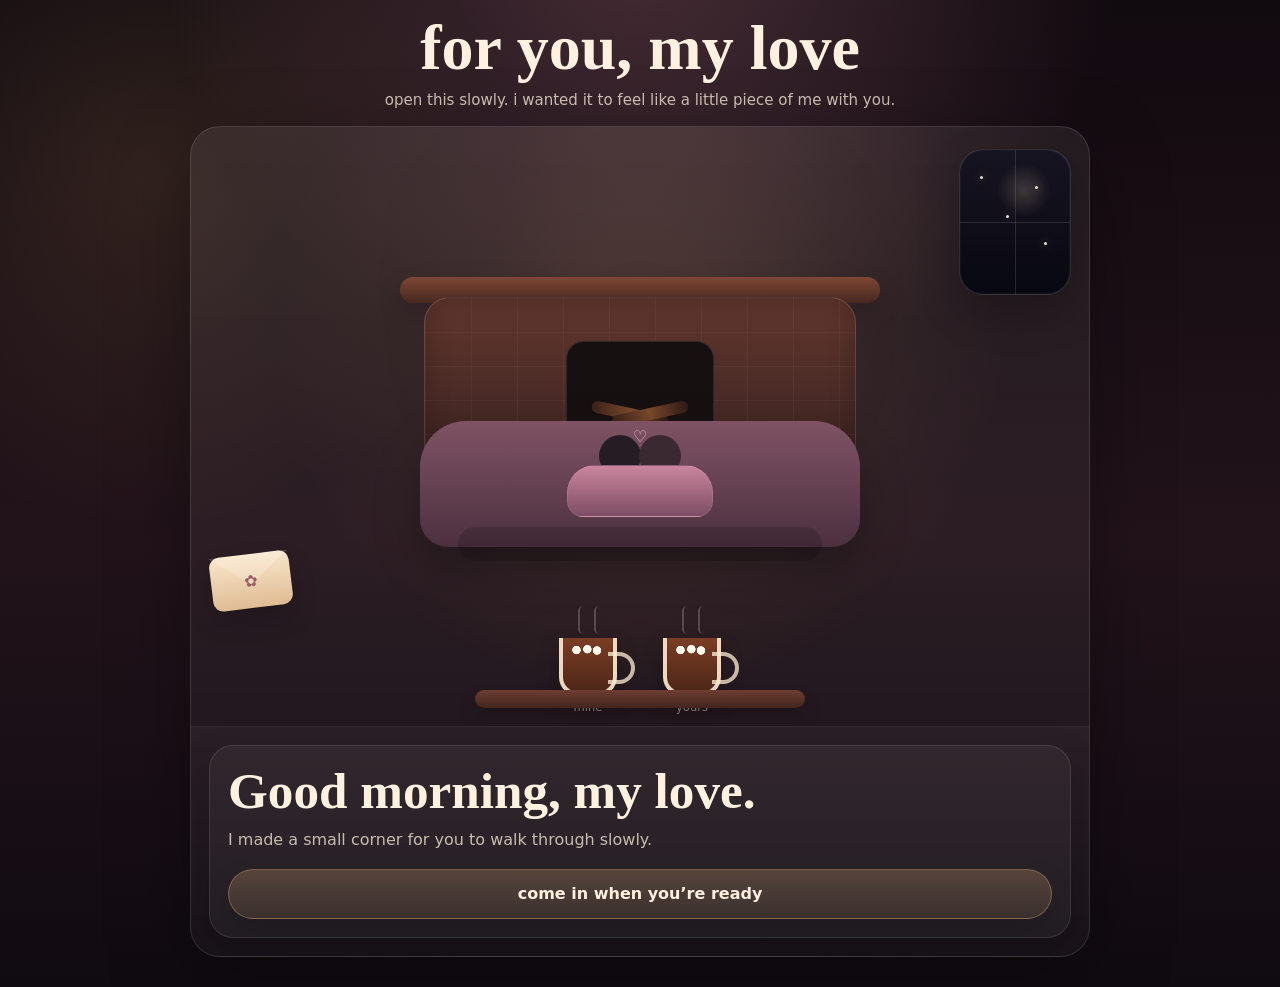
==== commit 118bedc5: "Rename valentines-storybook-bouquet-baby-kitten.html to index.html" ====
--- a/index.html
+++ b/index.html
@@ -1,10 +1,11 @@
-<!doctype html>
+<!DOCTYPE html>
+
 <html lang="en">
 <head>
-  <meta charset="utf-8">
-  <meta name="viewport" content="width=device-width, initial-scale=1, viewport-fit=cover">
-  <title>for you, my love</title>
-  <style>
+<meta charset="utf-8"/>
+<meta content="width=device-width, initial-scale=1, viewport-fit=cover" name="viewport"/>
+<title>for you, my love</title>
+<style>
     :root {
       --bg: #140c11;
       --bg2: #24131b;
@@ -1788,406 +1789,1956 @@
     @media (prefers-reduced-motion: reduce) {
       *, *::before, *::after { animation-duration: .001ms !important; animation-iteration-count: 1 !important; scroll-behavior: auto !important; }
     }
+  
+    /* VISUAL CORRECTION PASS: phone-safe aurora, centered bouquet/kitten, closer sky bubbles */
+    .aurora-modal {
+      align-items: start !important;
+      padding-top: max(74px, env(safe-area-inset-top)) !important;
+      padding-bottom: max(18px, env(safe-area-inset-bottom)) !important;
+    }
+
+    .aurora-card {
+      padding-top: 0 !important;
+      display: grid !important;
+      grid-template-rows: auto auto auto auto !important;
+      align-items: start !important;
+      justify-items: center !important;
+      gap: 8px !important;
+      max-height: calc(100dvh - 96px) !important;
+    }
+
+    .aurora-card h2 {
+      font-size: clamp(2.1rem, 12vw, 3.6rem) !important;
+      margin-top: 0 !important;
+    }
+
+    .aurora-card p {
+      margin-top: 0 !important;
+      line-height: 1.42 !important;
+      font-size: clamp(.92rem, 4vw, 1.08rem) !important;
+    }
+
+    .aurora-cuddle-scene {
+      height: 132px !important;
+      margin-top: 6px !important;
+      margin-bottom: 2px !important;
+    }
+
+    .aurora-cuddle-scene::before {
+      bottom: -18px !important;
+      height: 92px !important;
+    }
+
+    .aurora-cuddle-scene svg {
+      width: min(238px, 82vw) !important;
+      margin-top: 4px !important;
+    }
+
+    .aurora-caption {
+      margin-top: 0 !important;
+      font-size: .9rem !important;
+      max-width: 320px !important;
+    }
+
+    .gift-scene {
+      min-height: 760px !important;
+      padding-top: 18px !important;
+      padding-bottom: 34px !important;
+    }
+
+    .bouquet-stage {
+      min-height: 300px !important;
+      margin-bottom: 8px !important;
+      overflow: visible !important;
+    }
+
+    .stable-bouquet {
+      width: min(300px, 88vw) !important;
+      max-height: 300px !important;
+      overflow: visible !important;
+      transform-origin: center center !important;
+    }
+
+    .gift-scene.is-open .stable-bouquet {
+      opacity: 1 !important;
+      transform: translateY(0) scale(1) !important;
+    }
+
+    .kitten-gift-stage {
+      min-height: 286px !important;
+      margin-top: 4px !important;
+      padding-top: 10px !important;
+      padding-bottom: 12px !important;
+      width: min(310px, 90%) !important;
+    }
+
+    .kitten-gift-title {
+      font-size: .94rem !important;
+    }
+
+    .gift-kitten-scene {
+      width: min(270px, 92%) !important;
+      max-height: 250px !important;
+    }
+
+    .kitten-gift-bubble {
+      top: 34px !important;
+    }
+
+    .sky-section {
+      min-height: 520px !important;
+      padding-bottom: 20px !important;
+    }
+
+    .final-night-scene {
+      height: 222px !important;
+      margin-top: 4px !important;
+    }
+
+    .sky-cuddle {
+      left: 18px !important;
+      bottom: 16px !important;
+      width: 198px !important;
+      height: 134px !important;
+    }
+
+    .sky-dialogue {
+      left: 92px !important;
+      bottom: 142px !important;
+      width: 178px !important;
+      height: 74px !important;
+      z-index: 4 !important;
+    }
+
+    .sky-bubble {
+      max-width: 126px !important;
+      font-size: .62rem !important;
+      padding: 6px 9px !important;
+      box-shadow: 0 9px 18px rgba(0,0,0,.16) !important;
+    }
+
+    .sky-bubble.left {
+      left: 0 !important;
+      top: 18px !important;
+    }
+
+    .sky-bubble.right {
+      right: 0 !important;
+      top: 18px !important;
+    }
+
+    .sky-copy > p {
+      max-width: 310px !important;
+      line-height: 1.45 !important;
+    }
+
+    @media (max-width: 430px) {
+      .aurora-card {
+        max-height: calc(100dvh - 86px) !important;
+      }
+
+      .gift-scene {
+        min-height: 735px !important;
+      }
+
+      .bouquet-stage {
+        min-height: 285px !important;
+      }
+
+      .kitten-gift-stage {
+        min-height: 280px !important;
+      }
+
+      .sky-dialogue {
+        left: 88px !important;
+        bottom: 138px !important;
+      }
+
+      .sky-cuddle {
+        left: 16px !important;
+        bottom: 18px !important;
+        width: 190px !important;
+        height: 128px !important;
+      }
+    }
+
+  
+    /* MOBILE + MOON FINAL POLISH */
+    body {
+      -webkit-text-size-adjust: 100%;
+    }
+
+    .app {
+      width: min(100% - 16px, 900px) !important;
+    }
+
+    .stage,
+    .flower-section,
+    .letter-section,
+    .movie-section,
+    .sky-section,
+    .moon-section {
+      border-radius: clamp(22px, 7vw, 30px) !important;
+    }
+
+    .panel {
+      border-radius: clamp(20px, 6vw, 24px) !important;
+    }
+
+    .button {
+      min-height: 50px !important;
+      font-size: clamp(.92rem, 4vw, 1rem) !important;
+    }
+
+    .top h1,
+    h2 {
+      overflow-wrap: break-word;
+    }
+
+    /* make moon less button-like: white, blended, soft */
+    .moon-btn {
+      top: 24px !important;
+      right: 24px !important;
+      width: 62px !important;
+      height: 62px !important;
+      background:
+        radial-gradient(circle at 34% 28%, rgba(255,255,255,.98), rgba(248,248,238,.92) 34%, rgba(214,221,222,.72) 68%, rgba(255,255,255,.10) 100%) !important;
+      box-shadow:
+        0 0 22px rgba(255,255,245,.20),
+        0 0 54px rgba(210,230,255,.12),
+        inset -10px -12px 18px rgba(130,145,165,.16),
+        inset 8px 8px 14px rgba(255,255,255,.34) !important;
+      opacity: .82 !important;
+      border: 1px solid rgba(255,255,255,.16) !important;
+      backdrop-filter: blur(1px);
+    }
+
+    .moon-btn::before {
+      content: "";
+      position: absolute;
+      inset: 11px 13px auto auto;
+      width: 9px;
+      height: 9px;
+      border-radius: 999px;
+      background: rgba(170, 178, 184, .20);
+      box-shadow:
+        -17px 12px 0 rgba(170,178,184,.15),
+        6px 22px 0 rgba(170,178,184,.13);
+      filter: blur(.2px);
+    }
+
+    .moon-btn::after {
+      content: "";
+      position: absolute;
+      inset: -22px;
+      border-radius: inherit;
+      background: radial-gradient(circle, rgba(255,255,245,.16), transparent 66%);
+      z-index: -1;
+      pointer-events: none;
+    }
+
+    .moon-section .moon-heart {
+      background: #f1f1ee !important;
+      box-shadow:
+        0 0 24px rgba(255,255,245,.16),
+        0 0 50px rgba(180,210,255,.08) !important;
+      opacity: .9 !important;
+    }
+
+    .moon-section .moon-heart::before,
+    .moon-section .moon-heart::after {
+      background: #f1f1ee !important;
+    }
+
+    /* smoother mobile composition */
+    @media (max-width: 430px) {
+      .app {
+        width: calc(100% - 14px) !important;
+        padding-top: max(10px, env(safe-area-inset-top)) !important;
+      }
+
+      .top {
+        padding-bottom: 10px !important;
+      }
+
+      .top h1 {
+        font-size: clamp(2rem, 11vw, 3.1rem) !important;
+      }
+
+      .subtitle {
+        font-size: .9rem !important;
+        max-width: 330px !important;
+      }
+
+      .room {
+        min-height: 590px !important;
+      }
+
+      .window {
+        top: 14px !important;
+        right: 12px !important;
+        width: 84px !important;
+        height: 112px !important;
+        border-radius: 20px !important;
+      }
+
+      .window-note {
+        font-size: .56rem !important;
+      }
+
+      .fireplace {
+        top: 126px !important;
+        width: calc(100% - 22px) !important;
+      }
+
+      .brick {
+        left: 34px !important;
+        right: 34px !important;
+      }
+
+      .firebox {
+        width: 134px !important;
+        height: 88px !important;
+      }
+
+      .sofa {
+        width: 88% !important;
+        height: 118px !important;
+        bottom: 18px !important;
+      }
+
+      .cuddle {
+        bottom: 36px !important;
+      }
+
+      .table {
+        bottom: 12px !important;
+        width: 82% !important;
+      }
+
+      .mugs {
+        gap: 34px !important;
+      }
+
+      .mug {
+        width: 54px !important;
+        height: 56px !important;
+      }
+
+      .step-area {
+        padding: 14px !important;
+      }
+
+      .panel {
+        padding: 16px !important;
+      }
+
+      .panel h2,
+      .flower-section h2,
+      .letter-section h2,
+      .movie-section h2,
+      .sky-section h2,
+      .moon-section h2 {
+        font-size: clamp(1.78rem, 8.5vw, 2.55rem) !important;
+      }
+
+      .game-area {
+        height: 252px !important;
+      }
+
+      .controls {
+        gap: 8px !important;
+      }
+
+      .flower-section,
+      .letter-section,
+      .movie-section,
+      .sky-section,
+      .moon-section {
+        padding: 24px 14px !important;
+      }
+
+      .gift-scene {
+        min-height: 710px !important;
+        padding-left: 6px !important;
+        padding-right: 6px !important;
+      }
+
+      .bouquet-stage {
+        min-height: 270px !important;
+        margin-bottom: 2px !important;
+      }
+
+      .stable-bouquet {
+        width: min(276px, 88vw) !important;
+        max-height: 278px !important;
+      }
+
+      .kitten-gift-stage {
+        width: min(292px, 91%) !important;
+        min-height: 264px !important;
+        margin-top: 0 !important;
+      }
+
+      .gift-kitten-scene {
+        width: min(252px, 91%) !important;
+        max-height: 236px !important;
+      }
+
+      .cozy-letter {
+        width: min(286px, 96%) !important;
+      }
+
+      .letter {
+        padding: 18px !important;
+        font-size: .95rem !important;
+      }
+
+      .movie-options {
+        grid-template-columns: 1fr !important;
+      }
+
+      .sky-section {
+        min-height: 510px !important;
+      }
+
+      .moon-btn {
+        top: 22px !important;
+        right: 20px !important;
+        width: 54px !important;
+        height: 54px !important;
+      }
+
+      .sky-copy > p {
+        max-width: 280px !important;
+      }
+
+      .final-night-scene {
+        width: 100% !important;
+      }
+
+      .sky-cuddle {
+        width: 184px !important;
+        height: 122px !important;
+        left: 10px !important;
+      }
+
+      .sky-dialogue {
+        left: 72px !important;
+        bottom: 136px !important;
+        width: 190px !important;
+      }
+
+      .sky-bubble {
+        max-width: 118px !important;
+        font-size: .6rem !important;
+      }
+
+      .moon-section {
+        min-height: 540px !important;
+      }
+
+      .moon-ground {
+        height: 196px !important;
+        margin-top: 24px !important;
+      }
+
+      .moon-cats {
+        width: min(310px, 100%) !important;
+      }
+
+      .moon-talk-bubble {
+        bottom: 138px !important;
+        font-size: .72rem !important;
+      }
+
+      .aurora-modal {
+        padding-left: 14px !important;
+        padding-right: 14px !important;
+      }
+    }
+
+    @media (max-width: 360px) {
+      .room {
+        min-height: 570px !important;
+      }
+
+      .button {
+        padding-left: 12px !important;
+        padding-right: 12px !important;
+      }
+
+      .gift-scene {
+        min-height: 690px !important;
+      }
+
+      .kitten-gift-stage {
+        min-height: 250px !important;
+      }
+
+      .sky-dialogue {
+        left: 62px !important;
+        width: 184px !important;
+      }
+
+      .sky-cuddle {
+        width: 176px !important;
+      }
+    }
+
+  
+    /* FINAL POLISH WITHOUT TOUCHING THE FLOWERS */
+    .stage,
+    .flower-section,
+    .letter-section,
+    .movie-section,
+    .sky-section,
+    .moon-section {
+      max-width: 100%;
+    }
+
+    /* keep the flower exactly as-is; only tighten surrounding card space */
+    .gift-scene {
+      padding-bottom: 30px !important;
+    }
+
+    .kitten-gift-stage {
+      margin-top: 8px !important;
+    }
+
+    /* aurora: fit safely inside iPhone browser chrome */
+    .aurora-modal {
+      align-items: start !important;
+      padding-top: max(64px, env(safe-area-inset-top)) !important;
+      padding-bottom: max(14px, env(safe-area-inset-bottom)) !important;
+    }
+
+    .aurora-card {
+      max-height: calc(100dvh - 82px) !important;
+      gap: 6px !important;
+      overflow: hidden !important;
+    }
+
+    .aurora-card h2 {
+      font-size: clamp(2rem, 11vw, 3.35rem) !important;
+      line-height: .98 !important;
+    }
+
+    .aurora-card p {
+      max-width: 330px !important;
+      font-size: clamp(.88rem, 3.8vw, 1rem) !important;
+      line-height: 1.38 !important;
+    }
+
+    .aurora-cuddle-scene {
+      height: 116px !important;
+      margin-top: 4px !important;
+      margin-bottom: 0 !important;
+    }
+
+    .aurora-cuddle-scene svg {
+      width: min(222px, 76vw) !important;
+      margin-top: 0 !important;
+    }
+
+    .aurora-cuddle-scene::before {
+      height: 78px !important;
+      bottom: -12px !important;
+    }
+
+    .aurora-caption {
+      display: block !important;
+      margin-top: 0 !important;
+      max-width: 280px !important;
+      font-size: .82rem !important;
+      opacity: .78 !important;
+    }
+
+    /* sky: moon blended and no longer fighting the text */
+    .sky-section {
+      min-height: 530px !important;
+    }
+
+    .sky-copy {
+      padding-right: 82px !important;
+    }
+
+    .sky-copy h2 {
+      font-size: clamp(2.25rem, 10vw, 3.4rem) !important;
+      line-height: .96 !important;
+    }
+
+    .sky-copy > p {
+      max-width: 285px !important;
+      line-height: 1.45 !important;
+    }
+
+    .moon-btn {
+      top: 20px !important;
+      right: 18px !important;
+      width: 50px !important;
+      height: 50px !important;
+      opacity: .74 !important;
+      background:
+        radial-gradient(circle at 35% 28%, rgba(255,255,255,.98), rgba(250,250,245,.88) 35%, rgba(214,224,228,.54) 66%, rgba(255,255,255,.04) 100%) !important;
+      box-shadow:
+        0 0 18px rgba(255,255,245,.16),
+        0 0 46px rgba(190,215,255,.10),
+        inset -9px -11px 16px rgba(116,132,150,.14),
+        inset 8px 8px 14px rgba(255,255,255,.30) !important;
+      border: 1px solid rgba(255,255,255,.10) !important;
+    }
+
+    .moon-btn::before {
+      opacity: .7 !important;
+    }
+
+    .moon-btn::after {
+      inset: -20px !important;
+      opacity: .7 !important;
+    }
+
+    .final-night-scene {
+      margin-top: 8px !important;
+      height: 236px !important;
+    }
+
+    .sky-cuddle {
+      left: 12px !important;
+      bottom: 14px !important;
+      width: 198px !important;
+      height: 132px !important;
+    }
+
+    .sky-dialogue {
+      left: 76px !important;
+      bottom: 140px !important;
+      width: 190px !important;
+      height: 78px !important;
+    }
+
+    .sky-bubble {
+      max-width: 124px !important;
+      font-size: .62rem !important;
+      line-height: 1.18 !important;
+      padding: 6px 9px !important;
+    }
+
+    .sky-bubble.left,
+    .sky-bubble.right {
+      top: 14px !important;
+    }
+
+    /* moon section: keep the secret moon/cats soft and white, not yellow */
+    .moon-section .moon-heart,
+    .moon-section .moon-heart::before,
+    .moon-section .moon-heart::after {
+      background: #f4f4ef !important;
+    }
+
+    .moon-copy p {
+      color: rgba(255,248,236,.70) !important;
+    }
+
+    .moon-ground::before {
+      background:
+        radial-gradient(circle at 50% 18%, rgba(255,255,255,.20), transparent 34%),
+        linear-gradient(180deg, #deded8, #8a8e93) !important;
+      opacity: .9 !important;
+    }
+
+    /* smaller phones */
+    @media (max-width: 430px) {
+      .app {
+        width: calc(100% - 12px) !important;
+      }
+
+      .room {
+        min-height: 585px !important;
+      }
+
+      .step-area {
+        padding: 12px !important;
+      }
+
+      .panel {
+        padding: 15px !important;
+      }
+
+      .gift-scene {
+        min-height: 710px !important;
+      }
+
+      .kitten-gift-stage {
+        min-height: 258px !important;
+      }
+
+      .sky-section {
+        min-height: 520px !important;
+      }
+
+      .sky-copy {
+        padding-right: 72px !important;
+      }
+
+      .sky-copy > p {
+        max-width: 250px !important;
+      }
+
+      .moon-btn {
+        width: 46px !important;
+        height: 46px !important;
+        top: 20px !important;
+        right: 16px !important;
+      }
+
+      .final-night-scene {
+        height: 226px !important;
+      }
+
+      .sky-cuddle {
+        width: 188px !important;
+        height: 126px !important;
+        left: 8px !important;
+        bottom: 18px !important;
+      }
+
+      .sky-dialogue {
+        left: 68px !important;
+        bottom: 138px !important;
+        width: 188px !important;
+      }
+
+      .aurora-close {
+        top: max(12px, env(safe-area-inset-top)) !important;
+        right: 12px !important;
+        padding: 9px 13px !important;
+      }
+
+      .aurora-card {
+        max-height: calc(100dvh - 76px) !important;
+      }
+    }
+
+    @media (max-width: 360px) {
+      .sky-copy {
+        padding-right: 60px !important;
+      }
+
+      .sky-copy > p {
+        max-width: 230px !important;
+      }
+
+      .moon-btn {
+        width: 42px !important;
+        height: 42px !important;
+      }
+
+      .sky-dialogue {
+        left: 58px !important;
+        width: 178px !important;
+      }
+
+      .sky-cuddle {
+        width: 176px !important;
+      }
+    }
+
+  
+    /* FULL FLOWER REWORK */
+    .flower-rework {
+      padding-top: 24px !important;
+      text-align: center;
+      overflow: hidden;
+      background:
+        radial-gradient(circle at 50% 0%, rgba(255,255,255,.08), transparent 18rem),
+        linear-gradient(180deg, rgba(255,255,255,.055), rgba(255,255,255,.02));
+    }
+
+    .flower-rework-intro {
+      margin: 0 auto 16px !important;
+      max-width: 360px !important;
+    }
+
+    .flower-kiss-gate {
+      gap: 12px !important;
+      margin-bottom: 6px;
+    }
+
+    .flower-kiss-note {
+      max-width: 360px;
+      margin: 0 auto !important;
+      line-height: 1.3;
+    }
+
+    .flower-kiss-return {
+      min-height: 1.2em;
+      margin-top: 2px !important;
+    }
+
+    .flower-rework-scene {
+      position: relative !important;
+      min-height: 820px !important;
+      padding: 16px 10px 34px !important;
+      border-radius: 28px !important;
+      overflow: hidden !important;
+      background:
+        radial-gradient(circle at 50% 14%, rgba(255,255,255,.06), transparent 20rem),
+        linear-gradient(180deg, rgba(255,255,255,.03), rgba(255,255,255,.01)) !important;
+    }
+
+    .flower-scene-glow {
+      position: absolute;
+      inset: 0;
+      background:
+        radial-gradient(circle at 50% 24%, rgba(255,226,216,.10), transparent 26%),
+        radial-gradient(circle at 50% 66%, rgba(216,141,160,.06), transparent 26%);
+      pointer-events: none;
+      z-index: 0;
+    }
+
+    .flower-scene-snow,
+    .flower-scene-snow::before,
+    .flower-scene-snow::after {
+      content: "";
+      position: absolute;
+      inset: 0;
+      pointer-events: none;
+      background-image:
+        radial-gradient(circle, rgba(255,255,255,.66) 0 1.4px, transparent 1.9px),
+        radial-gradient(circle, rgba(255,220,170,.45) 0 1.5px, transparent 2px);
+      background-size: 120px 120px, 180px 180px;
+      animation: snowFall 22s linear infinite;
+      opacity: .28;
+      z-index: 1;
+    }
+
+    .flower-scene-snow::before { animation-duration: 28s; opacity: .18; }
+    .flower-scene-snow::after { animation-duration: 34s; opacity: .13; }
+
+    .flower-present {
+      position: relative !important;
+      width: 144px !important;
+      height: 126px !important;
+      margin: 0 auto 18px !important;
+      border: 0 !important;
+      background: transparent !important;
+      display: block !important;
+      cursor: pointer !important;
+      z-index: 4 !important;
+      padding: 0 !important;
+    }
+
+    .flower-present-base,
+    .flower-present-lid {
+      position: absolute;
+      left: 50%;
+      transform: translateX(-50%);
+      background: linear-gradient(180deg, #d98ca0, #934d65);
+      box-shadow: 0 14px 28px rgba(0,0,0,.20);
+    }
+
+    .flower-present-base {
+      bottom: 0;
+      width: 124px;
+      height: 86px;
+      border-radius: 16px 16px 18px 18px;
+    }
+
+    .flower-present-lid {
+      top: 12px;
+      width: 144px;
+      height: 30px;
+      border-radius: 14px;
+      transition: transform .9s ease, opacity .9s ease;
+      z-index: 3;
+    }
+
+    .flower-present-ribbon {
+      position: absolute;
+      background: linear-gradient(180deg, #ffd58c, #e9b35f);
+      z-index: 4;
+    }
+
+    .flower-present-ribbon.vertical {
+      left: 50%;
+      top: 14px;
+      bottom: 0;
+      width: 16px;
+      transform: translateX(-50%);
+    }
+
+    .flower-present-ribbon.horizontal {
+      left: 14px;
+      right: 14px;
+      top: 54px;
+      height: 14px;
+    }
+
+    .flower-present-bow {
+      position: absolute;
+      top: 4px;
+      width: 34px;
+      height: 24px;
+      border-radius: 999px 999px 0 999px;
+      background: linear-gradient(180deg, #ffd58c, #e9b35f);
+      z-index: 5;
+    }
+
+    .flower-present-bow.left {
+      left: 50%;
+      transform: translateX(-100%) rotate(-18deg);
+    }
+
+    .flower-present-bow.right {
+      left: 50%;
+      transform: rotate(18deg);
+      border-radius: 999px 999px 999px 0;
+    }
+
+    .flower-present-tag {
+      position: absolute;
+      left: 50%;
+      bottom: 14px;
+      transform: translateX(-50%) rotate(-5deg);
+      color: rgba(255,255,255,.9);
+      font-size: .74rem;
+      white-space: nowrap;
+      z-index: 6;
+    }
+
+    .flower-rework-scene.is-open .flower-present-lid {
+      transform: translateX(-50%) translateY(-48px) rotate(-12deg);
+      opacity: 0;
+    }
+
+    .flower-rework-scene.is-open .flower-present-base,
+    .flower-rework-scene.is-open .flower-present-ribbon,
+    .flower-rework-scene.is-open .flower-present-bow,
+    .flower-rework-scene.is-open .flower-present-tag {
+      opacity: 0;
+      transition: opacity .55s ease .3s;
+    }
+
+    .rework-bouquet-wrap {
+      position: relative;
+      z-index: 3;
+      min-height: 392px;
+      display: grid;
+      place-items: center;
+      margin-bottom: 10px;
+    }
+
+    .rework-bouquet {
+      width: min(330px, 96%) !important;
+      max-height: 360px !important;
+      overflow: visible !important;
+      opacity: 0;
+      transform: translateY(20px) scale(.84);
+      transition: opacity 1.1s ease, transform 1.1s ease;
+      filter: drop-shadow(0 16px 26px rgba(0,0,0,.12));
+    }
+
+    .flower-rework-scene.is-open .rework-bouquet {
+      opacity: 1;
+      transform: translateY(0) scale(1);
+      transition-delay: .62s;
+    }
+
+    .rework-bouquet .stem {
+      fill: none;
+      stroke: #8fb67d;
+      stroke-width: 7;
+      stroke-linecap: round;
+      stroke-dasharray: 120;
+      stroke-dashoffset: 120;
+    }
+
+    .flower-rework-scene.is-open .rework-bouquet .stem {
+      animation: stemGrow 1.1s ease forwards .9s;
+    }
+
+    .rework-bouquet .leaf {
+      fill: #88aa74;
+      opacity: 0;
+      transform-box: fill-box;
+      transform-origin: center;
+    }
+
+    .flower-rework-scene.is-open .rework-bouquet .leaf {
+      animation: leafBloom .9s ease forwards 1.55s;
+    }
+
+    .rework-bouquet .ribbon-heart { fill: #c2647b; opacity: 0; }
+    .rework-bouquet .ribbon-tail { fill: #b95f74; opacity: 0; }
+
+    .flower-rework-scene.is-open .rework-bouquet .ribbon-heart,
+    .flower-rework-scene.is-open .rework-bouquet .ribbon-tail {
+      animation: bloom .9s ease forwards 1.9s;
+    }
+
+    .rework-bouquet .petal {
+      fill: #fff8ef;
+      stroke: rgba(224, 212, 203, .92);
+      stroke-width: 2.4;
+      opacity: 0;
+      transform-box: fill-box;
+      transform-origin: center;
+      filter: url(#softGlow);
+    }
+
+    .rework-bouquet .petal.blush { fill: #f3d6de; }
+    .rework-bouquet .center { fill: #e8a550; opacity: 0; }
+    .rework-bouquet .stamen {
+      fill: none;
+      stroke: #a77f5d;
+      stroke-width: 2;
+      stroke-linecap: round;
+      opacity: 0;
+    }
+
+    .flower-rework-scene.is-open .rework-bouquet .lily .petal,
+    .flower-rework-scene.is-open .rework-bouquet .lily .center,
+    .flower-rework-scene.is-open .rework-bouquet .lily .stamen {
+      animation: bloom 1.15s ease forwards;
+    }
+
+    .flower-rework-scene.is-open .rework-bouquet .l1 .petal,
+    .flower-rework-scene.is-open .rework-bouquet .l1 .center,
+    .flower-rework-scene.is-open .rework-bouquet .l1 .stamen { animation-delay: 1.35s; }
+
+    .flower-rework-scene.is-open .rework-bouquet .l2 .petal,
+    .flower-rework-scene.is-open .rework-bouquet .l2 .center,
+    .flower-rework-scene.is-open .rework-bouquet .l2 .stamen { animation-delay: 1.7s; }
+
+    .flower-rework-scene.is-open .rework-bouquet .l3 .petal,
+    .flower-rework-scene.is-open .rework-bouquet .l3 .center,
+    .flower-rework-scene.is-open .rework-bouquet .l3 .stamen { animation-delay: 1.9s; }
+
+    .flower-rework-scene.is-open .rework-bouquet .l4 .petal,
+    .flower-rework-scene.is-open .rework-bouquet .l4 .center { animation-delay: 2.2s; }
+
+    .flower-rework-scene.is-open .rework-bouquet .l5 .petal,
+    .flower-rework-scene.is-open .rework-bouquet .l5 .center { animation-delay: 2.35s; }
+
+    .rework-firefly {
+      position: absolute;
+      width: 5px;
+      height: 5px;
+      border-radius: 999px;
+      background: #ffe4a3;
+      box-shadow: 0 0 14px #ffe4a3;
+      opacity: 0;
+      z-index: 4;
+      animation: firefly 4s ease-in-out infinite;
+    }
+
+    .flower-rework-scene.is-open .rework-firefly { opacity: .8; }
+    .rework-firefly.one { left: 16%; top: 28%; }
+    .rework-firefly.two { left: 80%; top: 26%; animation-delay: .8s; }
+    .rework-firefly.three { left: 66%; top: 58%; animation-delay: 1.4s; }
+    .rework-firefly.four { left: 28%; top: 64%; animation-delay: 2s; }
+
+    .flower-rework-kitten {
+      position: relative !important;
+      z-index: 20 !important;
+      width: min(320px, 92%) !important;
+      min-height: 300px !important;
+      margin: 8px auto 0 !important;
+      padding: 14px 8px 14px !important;
+      border-radius: 28px !important;
+      border: 1px solid rgba(255,255,255,.12) !important;
+      background:
+        radial-gradient(circle at 50% 6%, rgba(255,255,255,.06), transparent 10rem),
+        rgba(18,12,13,.26) !important;
+      opacity: 0;
+      transform: translateY(20px);
+      transition: opacity .85s ease 2.1s, transform .85s ease 2.1s;
+    }
+
+    .flower-rework-scene.is-open .flower-rework-kitten {
+      opacity: 1 !important;
+      transform: translateY(0) !important;
+    }
+
+    .flower-rework-kitten .gift-kitten-scene {
+      width: min(278px, 96%) !important;
+      max-height: 262px !important;
+    }
+
+    .flower-rework-kitten .kitten-gift-title {
+      margin: 0 !important;
+      font-size: 1rem !important;
+    }
+
+    .flower-rework-kitten .kitten-gift-bubble {
+      top: 40px !important;
+    }
+
+    @media (max-width: 430px) {
+      .flower-rework-scene {
+        min-height: 784px !important;
+        padding-left: 6px !important;
+        padding-right: 6px !important;
+      }
+
+      .flower-present {
+        width: 130px !important;
+        height: 116px !important;
+      }
+
+      .flower-present-base { width: 114px !important; height: 78px !important; }
+      .flower-present-lid { width: 130px !important; }
+
+      .rework-bouquet-wrap {
+        min-height: 368px !important;
+        margin-bottom: 4px !important;
+      }
+
+      .rework-bouquet {
+        width: min(314px, 98%) !important;
+        max-height: 342px !important;
+      }
+
+      .flower-rework-kitten {
+        width: min(304px, 94%) !important;
+        min-height: 286px !important;
+        margin-top: 2px !important;
+      }
+
+      .flower-rework-kitten .gift-kitten-scene {
+        width: min(264px, 94%) !important;
+      }
+    }
+
+    @media (max-width: 360px) {
+      .rework-bouquet {
+        width: min(296px, 98%) !important;
+      }
+      .flower-rework-kitten {
+        width: min(290px, 96%) !important;
+      }
+    }
+
+  
+    /* WINDOW NOTE REMOVED */
+    .window-note {
+      opacity: 0 !important;
+      font-size: 0 !important;
+      width: 0 !important;
+      height: 0 !important;
+      overflow: hidden !important;
+      padding: 0 !important;
+      margin: 0 !important;
+    }
+
+    /* KITTEN SURPRISE REWORK */
+    .kitten-surprise-stage {
+      min-height: 330px !important;
+      padding-bottom: 18px !important;
+    }
+
+    .kitten-reveal-area {
+      position: relative;
+      display: grid;
+      place-items: center;
+      min-height: 248px;
+      width: 100%;
+    }
+
+    .kitten-reveal-hint {
+      margin: 10px 0 0;
+      font-size: .88rem;
+      color: rgba(255, 245, 230, .75);
+      letter-spacing: .02em;
+    }
+
+    .kitten-surprise-box {
+      position: relative;
+      width: 124px;
+      height: 118px;
+      border: 0;
+      background: transparent;
+      padding: 0;
+      cursor: pointer;
+      transition: transform .2s ease;
+    }
+
+    .kitten-surprise-box.is-shaking {
+      animation: giftShake .45s ease;
+    }
+
+    .kitten-surprise-box.is-open {
+      transform: translateY(-8px) scale(.96);
+      opacity: .15;
+    }
+
+    .kitten-surprise-base,
+    .kitten-surprise-lid {
+      position: absolute;
+      left: 50%;
+      transform: translateX(-50%);
+      background: linear-gradient(180deg, #f1d7df, #c78497);
+      box-shadow: 0 12px 24px rgba(0,0,0,.18);
+    }
+
+    .kitten-surprise-base {
+      bottom: 0;
+      width: 104px;
+      height: 74px;
+      border-radius: 14px 14px 18px 18px;
+    }
+
+    .kitten-surprise-lid {
+      top: 16px;
+      width: 124px;
+      height: 26px;
+      border-radius: 12px;
+      z-index: 3;
+      transition: transform .45s ease, opacity .45s ease;
+    }
+
+    .kitten-surprise-box.is-open .kitten-surprise-lid {
+      transform: translateX(-50%) translateY(-22px) rotate(-10deg);
+      opacity: .3;
+    }
+
+    .kitten-surprise-ribbon {
+      position: absolute;
+      background: linear-gradient(180deg, #ffe3a6, #e9bf6a);
+      z-index: 4;
+    }
+
+    .kitten-surprise-ribbon.vertical {
+      left: 50%;
+      top: 18px;
+      bottom: 0;
+      width: 14px;
+      transform: translateX(-50%);
+    }
+
+    .kitten-surprise-ribbon.horizontal {
+      left: 12px;
+      right: 12px;
+      top: 50px;
+      height: 12px;
+    }
+
+    .kitten-surprise-bow {
+      position: absolute;
+      top: 8px;
+      width: 28px;
+      height: 20px;
+      background: linear-gradient(180deg, #ffe3a6, #e9bf6a);
+      z-index: 5;
+    }
+
+    .kitten-surprise-bow.left {
+      left: 50%;
+      transform: translateX(-100%) rotate(-18deg);
+      border-radius: 999px 999px 0 999px;
+    }
+
+    .kitten-surprise-bow.right {
+      left: 50%;
+      transform: rotate(18deg);
+      border-radius: 999px 999px 999px 0;
+    }
+
+    .kitten-unwrapped {
+      opacity: 0;
+      transform: translateY(14px) scale(.96);
+      transition: opacity .55s ease, transform .55s ease;
+    }
+
+    .kitten-unwrapped.is-visible {
+      opacity: 1;
+      transform: translateY(0) scale(1);
+    }
+
+    .kitten-revealed-button {
+      background: transparent !important;
+      border: 0 !important;
+      box-shadow: none !important;
+      padding: 0 !important;
+    }
+
+    .moon-style-kitten {
+      width: min(240px, 84vw) !important;
+      max-height: 220px !important;
+      filter: drop-shadow(0 8px 18px rgba(0,0,0,.12));
+    }
+
+    .moon-kitten-tail,
+    .moon-kitten-body,
+    .moon-kitten-head,
+    .moon-kitten-ear,
+    .moon-kitten-paw {
+      fill: #f6f1ea;
+      stroke: rgba(210, 198, 186, .92);
+      stroke-width: 3;
+      stroke-linejoin: round;
+      stroke-linecap: round;
+    }
+
+    .moon-kitten-eye { fill: #5f4a48; }
+    .moon-kitten-nose { fill: #e3a1b4; }
+    .moon-kitten-mouth {
+      fill: none;
+      stroke: #7a625b;
+      stroke-width: 2.5;
+      stroke-linecap: round;
+    }
+
+    @keyframes giftShake {
+      0% { transform: rotate(0deg); }
+      18% { transform: rotate(-7deg); }
+      36% { transform: rotate(7deg); }
+      54% { transform: rotate(-6deg); }
+      72% { transform: rotate(6deg); }
+      100% { transform: rotate(0deg); }
+    }
+
+    @media (max-width: 430px) {
+      .kitten-surprise-stage {
+        min-height: 314px !important;
+      }
+      .moon-style-kitten {
+        width: min(220px, 82vw) !important;
+      }
+    }
+
+  
+    /* FRESH LILY BOUQUET REWORK */
+    .rework-bouquet-wrap {
+      min-height: 410px !important;
+      margin-bottom: 14px !important;
+    }
+
+    .rework-bouquet.fresh-lily-bouquet {
+      width: min(346px, 98%) !important;
+      max-height: 382px !important;
+      overflow: visible !important;
+    }
+
+    .rework-bouquet .wrap {
+      fill: rgba(246, 231, 221, .82);
+      stroke: rgba(255,255,255,.42);
+      stroke-width: 2.2;
+      opacity: .92;
+    }
+
+    .rework-bouquet .wrap.back { opacity: .58; }
+    .rework-bouquet .wrap.front { fill: rgba(248, 236, 227, .95); }
+    .rework-bouquet .wrap.edge {
+      fill: none;
+      stroke: rgba(225, 201, 188, .95);
+      stroke-width: 3;
+      stroke-linecap: round;
+      opacity: .9;
+    }
+
+    .rework-bouquet .leaf.small { opacity: 0; }
+    .rework-bouquet .petal.low.blush,
+    .rework-bouquet .petal.main.blush,
+    .rework-bouquet .petal.side.blush { fill: #f5dde4; }
+
+    .flower-rework-scene.is-open .rework-bouquet .leaf.small {
+      animation: leafBloom .9s ease forwards 1.75s;
+    }
+
+    .flower-rework-scene.is-open .rework-bouquet .l6 .petal,
+    .flower-rework-scene.is-open .rework-bouquet .l6 .center { animation-delay: 2.48s; }
+
+    .flower-rework-scene.is-open .rework-bouquet .l7 .petal,
+    .flower-rework-scene.is-open .rework-bouquet .l7 .center { animation-delay: 2.62s; }
+
+    @media (max-width: 430px) {
+      .rework-bouquet-wrap {
+        min-height: 386px !important;
+      }
+      .rework-bouquet.fresh-lily-bouquet {
+        width: min(326px, 99%) !important;
+        max-height: 360px !important;
+      }
+    }
+
+    @media (max-width: 360px) {
+      .rework-bouquet.fresh-lily-bouquet {
+        width: min(304px, 99%) !important;
+      }
+    }
+
+  
+    /* STORYBOOK BOUQUET + BABY KITTEN REWORK */
+    .rework-bouquet-wrap {
+      min-height: 418px !important;
+      margin-bottom: 14px !important;
+    }
+
+    .storybook-bouquet {
+      width: min(352px, 98%) !important;
+      max-height: 388px !important;
+      overflow: visible !important;
+      opacity: 0;
+      transform: translateY(20px) scale(.86);
+      transition: opacity 1.05s ease, transform 1.05s ease;
+      filter: drop-shadow(0 16px 24px rgba(0,0,0,.10));
+    }
+
+    .flower-rework-scene.is-open .storybook-bouquet {
+      opacity: 1;
+      transform: translateY(0) scale(1);
+      transition-delay: .62s;
+    }
+
+    .storybook-bouquet .paper {
+      fill: rgba(249, 238, 229, .98);
+      stroke: rgba(229, 206, 194, .95);
+      stroke-width: 2.2;
+      opacity: 0;
+      transform-box: fill-box;
+      transform-origin: center;
+    }
+    .storybook-bouquet .paper.back { fill: rgba(243, 228, 218, .75); }
+    .storybook-bouquet .paper.fold {
+      fill: none;
+      stroke: rgba(217, 188, 176, .95);
+      stroke-width: 3;
+      stroke-linecap: round;
+    }
+    .flower-rework-scene.is-open .storybook-bouquet .paper { animation: bloom .95s ease forwards 1.55s; }
+
+    .storybook-bouquet .tail,
+    .storybook-bouquet .bow { fill: #d97f97; opacity: 0; }
+    .flower-rework-scene.is-open .storybook-bouquet .tail,
+    .flower-rework-scene.is-open .storybook-bouquet .bow { animation: bloom .9s ease forwards 1.82s; }
+
+    .storybook-bouquet .stem {
+      fill: none;
+      stroke: #94be83;
+      stroke-width: 7;
+      stroke-linecap: round;
+      stroke-dasharray: 125;
+      stroke-dashoffset: 125;
+    }
+    .flower-rework-scene.is-open .storybook-bouquet .stem { animation: stemGrow 1.08s ease forwards .86s; }
+
+    .storybook-bouquet .leaf,
+    .storybook-bouquet .filler circle {
+      opacity: 0;
+      transform-box: fill-box;
+      transform-origin: center;
+    }
+    .storybook-bouquet .leaf { fill: #8fb276; }
+    .storybook-bouquet .leaf.small { fill: #88aa73; }
+    .storybook-bouquet .leaf.tiny { fill: #96bb80; }
+    .storybook-bouquet .filler circle { fill: rgba(255, 248, 241, .95); stroke: rgba(244, 213, 213, .85); stroke-width: 1.2; }
+    .flower-rework-scene.is-open .storybook-bouquet .leaf { animation: leafBloom .9s ease forwards 1.34s; }
+    .flower-rework-scene.is-open .storybook-bouquet .filler circle { animation: bloom .8s ease forwards 2.18s; }
+
+    .storybook-bouquet .petal {
+      fill: #fff9f0;
+      stroke: rgba(224, 210, 200, .92);
+      stroke-width: 2.3;
+      opacity: 0;
+      transform-box: fill-box;
+      transform-origin: center;
+      filter: url(#storybookGlow);
+    }
+    .storybook-bouquet .petal.blush,
+    .storybook-bouquet .petal.top.blush,
+    .storybook-bouquet .petal.side.blush,
+    .storybook-bouquet .petal.low.blush { fill: #f8dfe7; }
+    .storybook-bouquet .center { fill: #ecab4b; opacity: 0; }
+    .storybook-bouquet .stamen {
+      fill: none;
+      stroke: #ab7c55;
+      stroke-width: 2;
+      stroke-linecap: round;
+      opacity: 0;
+    }
+
+    .flower-rework-scene.is-open .storybook-bouquet .lily .petal,
+    .flower-rework-scene.is-open .storybook-bouquet .lily .center,
+    .flower-rework-scene.is-open .storybook-bouquet .lily .stamen { animation: bloom 1.1s ease forwards; }
+    .flower-rework-scene.is-open .storybook-bouquet .main .petal,
+    .flower-rework-scene.is-open .storybook-bouquet .main .center,
+    .flower-rework-scene.is-open .storybook-bouquet .main .stamen { animation-delay: 1.12s; }
+    .flower-rework-scene.is-open .storybook-bouquet .left .petal,
+    .flower-rework-scene.is-open .storybook-bouquet .left .center,
+    .flower-rework-scene.is-open .storybook-bouquet .left .stamen { animation-delay: 1.44s; }
+    .flower-rework-scene.is-open .storybook-bouquet .right .petal,
+    .flower-rework-scene.is-open .storybook-bouquet .right .center,
+    .flower-rework-scene.is-open .storybook-bouquet .right .stamen { animation-delay: 1.56s; }
+    .flower-rework-scene.is-open .storybook-bouquet .side-left .petal,
+    .flower-rework-scene.is-open .storybook-bouquet .side-left .center { animation-delay: 1.84s; }
+    .flower-rework-scene.is-open .storybook-bouquet .side-right .petal,
+    .flower-rework-scene.is-open .storybook-bouquet .side-right .center { animation-delay: 1.98s; }
+
+    .baby-kitten { width: min(236px, 84vw) !important; max-height: 226px !important; }
+    .baby-kitten .moon-kitten-head,
+    .baby-kitten .moon-kitten-body,
+    .baby-kitten .moon-kitten-ear,
+    .baby-kitten .moon-kitten-paw,
+    .baby-kitten .moon-kitten-tail {
+      fill: #fbf6ef;
+      stroke: rgba(214, 201, 190, .92);
+      stroke-width: 3;
+      stroke-linejoin: round;
+      stroke-linecap: round;
+    }
+    .baby-kitten .moon-kitten-eye.big { fill: #5e4946; }
+    .baby-kitten .moon-kitten-eye.shine { fill: #fff; }
+    .baby-kitten .moon-kitten-nose { fill: #e3a1b4; }
+    .baby-kitten .moon-kitten-mouth { fill: none; stroke: #7a625b; stroke-width: 2.3; stroke-linecap: round; }
+    .baby-kitten .moon-kitten-blush { fill: rgba(227,161,180,.28); }
+
+    @media (max-width: 430px) {
+      .rework-bouquet-wrap { min-height: 394px !important; }
+      .storybook-bouquet { width: min(330px, 99%) !important; max-height: 364px !important; }
+      .baby-kitten { width: min(220px, 82vw) !important; }
+    }
+    @media (max-width: 360px) {
+      .storybook-bouquet { width: min(306px, 99%) !important; }
+    }
+
   </style>
 </head>
 <body>
-  <main class="app">
-    <header class="top">
-      <h1>for you, my love</h1>
-      <p class="subtitle">open this slowly. i wanted it to feel like a little piece of me with you.</p>
-    </header>
-
-    <section class="stage">
-      <div class="room" id="room">
-        <button class="window" id="windowBtn" type="button" aria-label="Look outside">
-          <span class="window-star one"></span><span class="window-star two"></span><span class="window-star three"></span><span class="window-star four"></span>
-          <span class="window-note">look outside</span>
-        </button>
-
-        <div class="fireplace">
-          <div class="mantel"></div>
-          <div class="brick"></div>
-          <div class="firebox" id="fireTap">
-            <span class="fire-bubble" id="fireBubble">ouch</span>
-            <div class="logs"></div>
-            <div class="flame"></div>
-            <div class="flame small"></div>
-          </div>
-
-          <div class="sofa">
-            <button class="cuddle" id="cuddleTap" type="button" aria-label="Tap the cuddling figures">
-              <span class="room-bubble" id="cuddleBubble">that’s ticklish</span>
-              <span class="cuddle-heart">♡</span>
-              <span class="head me"></span>
-              <span class="head her"></span>
-              <span class="cuddle-blanket"></span>
-            </button>
-          </div>
-        </div>
-
-        <div class="table">
-          <div class="mugs">
-            <div class="mug">
-              <span class="steam one"></span><span class="steam two"></span><span class="mallows"></span>
-              <span class="mug-label">mine</span>
-            </div>
-            <div class="mug">
-              <span class="steam one"></span><span class="steam two"></span><span class="mallows"></span>
-              <span class="mug-label">yours</span>
-            </div>
-          </div>
-        </div>
-
-        <div class="letter-prop"><span class="lily-seal-small">✿</span></div>
-      </div>
-
-      <div class="step-area">
-        <section class="panel" id="introPanel">
-          <h2>Good morning, my love.</h2>
-          <p>I made a small corner for you to walk through slowly.</p>
-          <button class="button full" id="introBtn" type="button">come in when you’re ready</button>
-        </section>
-
-        <section class="panel is-hidden" id="gameIntroPanel">
-          <h2>Let’s make our cocoa.</h2>
-          <p>First, pour it in slowly. Then we’ll add the marshmallows together.</p>
-          <button class="button full" id="gameIntroBtn" type="button">pour the cocoa</button>
-          <p class="focus-note">A little warm-up before the game.</p>
-        </section>
-
-        <section class="panel is-hidden" id="pourPanel">
-          <h2>Careful...</h2>
-          <p>Warm cocoa first.</p>
-          <div class="pour-scene" id="pourScene" aria-hidden="true">
-            <div class="pour-pot"></div>
-            <div class="pour-stream"></div>
-            <div class="pour-cup"><span class="pour-fill"></span><span class="pour-shine"></span></div>
-          </div>
-          <button class="button full" id="startMallowGameBtn" type="button">now add marshmallows</button>
-        </section>
-
-        <section class="panel is-hidden" id="gamePanel">
-          <h2>Catch 12 marshmallows.</h2>
-          <p>Take your time — tap a lane to move the mug there.</p>
-          <div class="game-area" id="gameArea" aria-label="Tap left, middle, or right to move the mug">
-            <span class="lane-hint">tap a lane</span>
-            <div class="game-mug" id="gameCup" aria-hidden="true">
-              <span class="game-cream" id="gameCream"></span>
-            </div>
-          </div>
-          <div class="controls">
-            <button class="button" id="leftBtn" type="button" aria-label="Move left">←</button>
-            <button class="button" id="restartBtn" type="button">restart</button>
-            <button class="button" id="rightBtn" type="button" aria-label="Move right">→</button>
-          </div>
-          <div class="score-row">
-            <span id="gameStatus">Ready.</span>
-            <strong><span id="score">0</span>/12</strong>
-          </div>
-        </section>
-
-        <section class="panel is-hidden" id="cheersPanel">
-          <h2>Cheers with me?</h2>
-          <p>One small clink, even from far away.</p>
-          <button class="button full" id="cheersBtn" type="button">clink our cups</button>
-        </section>
-
-        <section class="panel is-hidden" id="firePanel">
-          <h2>Light the fire with me.</h2>
-          <p>No hurry. Just a little glow for the room.</p>
-
-          <div class="cocoa-extra">
-            <p>little cocoa choices, only if you want</p>
-            <div class="cocoa-grid">
-              <button class="button alt" id="drinkHersBtn" type="button">drink yours</button>
-              <button class="button alt" id="letMeDrinkBtn" type="button">let me drink mine</button>
-              <button class="button alt" id="noCocoaBtn" type="button">no, naughty boy</button>
-            </div>
-            <div class="cocoa-reply" id="cocoaReply" aria-live="polite"></div>
-          </div>
-
-          <button class="button full" id="fireBtn" type="button">light the fire</button>
-        </section>
-
-        <section class="panel is-hidden" id="scrollPanel">
-          <p>Take the warmth with you when you scroll.</p>
-          <button class="button full" id="scrollBtn" type="button">go slowly</button>
-        </section>
-      </div>
-    </section>
-
-    <section class="below locked-section" id="flowerArea">
-      <section class="flower-section" id="flowerGift">
-        <p class="soft-intro">A bouquet I wish I could place in front of you myself.</p>
-
-        <div class="kiss-gate" id="kissGate">
-          <p class="kiss-gate-note">nice try… i need a kiss before you open it</p>
-          <button class="button" id="receiveKissBtn" type="button">receive kiss</button>
-          <p class="kiss-gate-return" id="kissAgainLine" aria-live="polite"></p>
-        </div>
-
-        <div class="gift-scene hidden" id="giftScene">
-          <span class="snow" aria-hidden="true"></span>
-          <button class="gift-box" id="openGiftBtn" type="button" aria-label="Open the wrapped present">
-            <span class="gift-lid"></span>
-            <span class="gift-body"></span>
-            <span class="gift-ribbon vertical"></span>
-            <span class="gift-ribbon horizontal"></span>
-            <span class="gift-tag">open me</span>
-          </button>
-
-          <div class="bouquet-stage" aria-hidden="true">
-            <span class="firefly one"></span><span class="firefly two"></span><span class="firefly three"></span><span class="firefly four"></span>
-
-            <svg class="bouquet" viewBox="0 0 260 260">
-              <path class="stem" d="M130 112 C122 150 116 190 108 236"></path>
-              <path class="stem" d="M130 116 C136 152 143 191 152 236"></path>
-              <path class="stem" d="M118 122 C102 158 91 196 86 236"></path>
-              <path class="stem" d="M142 122 C160 158 174 196 180 236"></path>
-              <path class="leaf" d="M112 184 C82 165 55 174 42 202 C76 214 101 204 112 184Z"></path>
-              <path class="leaf" d="M146 190 C178 166 207 176 220 204 C185 218 158 209 146 190Z"></path>
-
-              <g class="flower f1" transform="translate(130 78)">
-                <path class="petal" d="M0 -50 C-18 -24 -16 -6 0 14 C16 -6 18 -24 0 -50Z"></path>
-                <path class="petal blush" d="M-8 8 C-42 -18 -62 -8 -66 24 C-34 30 -14 20 0 10Z"></path>
-                <path class="petal blush" d="M8 8 C42 -18 62 -8 66 24 C34 30 14 20 0 10Z"></path>
-                <circle class="center" r="7"></circle>
-              </g>
-              <g class="flower f2" transform="translate(92 105) scale(.82)">
-                <path class="petal blush" d="M0 -44 C-16 -23 -14 -5 0 12 C14 -5 16 -23 0 -44Z"></path>
-                <path class="petal" d="M-7 7 C-34 -16 -52 -7 -56 20 C-28 26 -12 18 0 9Z"></path>
-                <path class="petal" d="M7 7 C34 -16 52 -7 56 20 C28 26 12 18 0 9Z"></path>
-                <circle class="center" r="6"></circle>
-              </g>
-              <g class="flower f3" transform="translate(168 106) scale(.82)">
-                <path class="petal blush" d="M0 -44 C-16 -23 -14 -5 0 12 C14 -5 16 -23 0 -44Z"></path>
-                <path class="petal gold" d="M-7 7 C-34 -16 -52 -7 -56 20 C-28 26 -12 18 0 9Z"></path>
-                <path class="petal gold" d="M7 7 C34 -16 52 -7 56 20 C28 26 12 18 0 9Z"></path>
-                <circle class="center" r="6"></circle>
-              </g>
-              <g class="flower f4" transform="translate(72 142) scale(.58)">
-                <path class="petal gold" d="M0 -42 C-16 -22 -14 -5 0 12 C14 -5 16 -22 0 -42Z"></path>
-                <path class="petal" d="M-7 7 C-34 -16 -52 -7 -56 20 C-28 26 -12 18 0 9Z"></path>
-                <path class="petal" d="M7 7 C34 -16 52 -7 56 20 C28 26 12 18 0 9Z"></path>
-                <circle class="center" r="6"></circle>
-              </g>
-              <g class="flower f5" transform="translate(190 144) scale(.58)">
-                <path class="petal gold" d="M0 -42 C-16 -22 -14 -5 0 12 C14 -5 16 -22 0 -42Z"></path>
-                <path class="petal blush" d="M-7 7 C-34 -16 -52 -7 -56 20 C-28 26 -12 18 0 9Z"></path>
-                <path class="petal blush" d="M7 7 C34 -16 52 -7 56 20 C28 26 12 18 0 9Z"></path>
-                <circle class="center" r="6"></circle>
-              </g>
-              <path class="heart-ribbon" d="M83 194 C70 176 92 162 108 178 C126 156 154 174 130 204 C112 188 98 184 83 194Z"></path>
-            </svg>
-          </div>
-
-          <div class="kitten-gift-stage" id="kittenGiftStage">
-            <p class="kitten-gift-title">bonus kitty</p>
-            <div class="kitten-gift-bubble" id="kittenGiftBubble">mrrp ♡</div>
-            <button class="kitten-gift-button" id="kittenGiftBtn" type="button" aria-label="Pet the kitten holding a flower">
-              <svg class="gift-kitten-scene" viewBox="0 0 300 280" aria-hidden="true">
-                <g class="kitten-flower">
-                  <path class="kitten-flower-stem" d="M172 176 C174 148 174 124 174 98"></path>
-                  <path class="kitten-flower-leaf" d="M174 126 C194 114 214 118 222 136 C202 146 184 144 174 126Z"></path>
-                  <path class="kitten-flower-leaf" d="M174 144 C156 134 138 136 128 152 C146 162 164 160 174 144Z"></path>
-                  <g class="kitten-bloom">
-                    <path class="petal" d="M174 56 C164 70 165 85 174 97 C183 85 184 70 174 56Z"></path>
-                    <path class="petal blush" d="M168 93 C150 80 138 86 136 103 C152 108 164 104 172 96Z"></path>
-                    <path class="petal blush" d="M180 93 C198 80 210 86 212 103 C196 108 184 104 176 96Z"></path>
-                    <circle class="center" cx="174" cy="96" r="6"></circle>
-                  </g>
-                </g>
-
-                <g class="gift-kitten">
-                  <ellipse cx="148" cy="228" rx="72" ry="14" fill="rgba(0,0,0,.14)"></ellipse>
-                  <path class="kitten-tail-shape" d="M94 198 C64 186 66 152 100 164"></path>
-                  <path class="kitten-body-shape" d="M98 212 C88 170 120 146 150 146 C183 146 210 172 202 212 C196 244 108 244 98 212Z"></path>
-                  <circle class="kitten-head-shape" cx="150" cy="128" r="36"></circle>
-                  <path class="kitten-ear left" d="M124 108 L134 78 L148 108 Z"></path>
-                  <path class="kitten-ear right" d="M152 108 L166 78 L176 108 Z"></path>
-                  <circle class="kitten-eye" cx="140" cy="126" r="3.8"></circle>
-                  <circle class="kitten-eye" cx="160" cy="126" r="3.8"></circle>
-                  <path class="kitten-mouth-line" d="M150 132 Q150 138 144 140"></path>
-                  <path class="kitten-mouth-line" d="M150 132 Q150 138 156 140"></path>
-                  <circle class="kitten-nose-shape" cx="150" cy="132" r="2.8"></circle>
-                  <path class="kitten-paw-shape" d="M124 212 C132 188 156 182 172 190 C166 208 150 220 124 212Z"></path>
-                  <path class="kitten-paw-shape right" d="M184 214 C186 192 176 180 170 176 C164 188 168 206 184 214Z"></path>
-                </g>
-              </svg>
-            </button>
-          </div>
-        </div>
-
-        <button class="button full quiet-continue hidden" id="letterContinueBtn" type="button">when you’re ready, there’s a letter</button>
-      </section>
-
-      <section class="letter-section locked-section" id="letterSection">
-        <p class="soft-intro">A little letter for you.</p>
-
-        <button class="cozy-letter" id="openLetterBtn" type="button" aria-label="Open carta">
-          <span class="paper"></span>
-          <span class="envelope-flap"></span>
-          <span class="wax">
-            <svg class="real-flower" viewBox="0 0 120 120" aria-hidden="true">
-              <path class="petal" d="M60 14 C47 34 48 54 60 70 C72 54 73 34 60 14Z"></path>
-              <path class="petal blush" d="M52 64 C30 48 18 58 16 78 C35 84 50 76 59 68Z"></path>
-              <path class="petal blush" d="M68 64 C90 48 102 58 104 78 C85 84 70 76 61 68Z"></path>
-              <path class="stem" d="M60 70 C60 82 60 94 60 106"></path>
-            </svg>
-          </span>
-          <span class="envelope-label">carta</span>
-        </button>
-
-        <article class="letter hidden" id="letterText">
-          <h3>For you</h3>
-          <p>Happy Dia dos Namorados, my love.</p>
-          <p>I know things have not always felt easy lately, but I’m grateful we’ve kept choosing patience, honesty, and each other anyway. That matters to me more than I always know how to say.</p>
-          <p>Thank you for the softness you still gave me, for your letter, your note, and the care behind them. I wanted to return a little piece of that today.</p>
-          <p>I’m saving the bigger surprises for when I see you, but I didn’t want today to pass without leaving you something small and warm. Two cups, a little fire, a blanket, and a letter with my care folded into it.</p>
-          <p>My precious love, I wish you the best of days. You are special to me, and I want you to know just how much. Even from far away, I care about you deeply, and I’m so grateful that I get to keep learning you, choosing you, and looking forward to the day I can hold you properly.</p>
-          <p>Two more months, and then I get to be there with you for real.</p>
-          <p class="signature">Con amor eterno,<br>always yours, Jadon</p>
-        </article>
-
-        <button class="button full quiet-continue hidden" id="movieContinueBtn" type="button">one more little question</button>
-      </section>
-
-      <section class="movie-section locked-section" id="movieSection">
-        <h2>Shall we cuddle and watch movies later?</h2>
-        <p>Something soft to look forward to.</p>
-
-        <div class="movie-options">
-          <button class="button" id="yesMovieBtn" type="button">yes 😊</button>
-          <button class="button alt" id="obviouslyMovieBtn" type="button">obviously yes</button>
-        </div>
-
-        <div class="yay" id="yayBox" aria-live="polite">
-          <strong>yayyyy!</strong>
-          <p>Movie cuddle date unlocked, my love.</p>
-          <button class="button full" id="skyBtn" type="button">scroll to the night sky</button>
-        </div>
-      </section>
-
-      <section class="sky-section locked-section" id="skySection">
-        <button class="moon-btn" id="moonBtn" type="button" aria-label="Secret moon easter egg"><span>moon</span></button>
-        <div class="sky-stars" aria-hidden="true"><span></span><span></span><span></span><span></span><span></span><span></span><span></span><span></span></div>
-        <span class="shooting-star" aria-hidden="true"></span>
-
-        <div class="sky-copy">
-          <h2>I love you.</h2>
-          <p>Just us, hot chocolate, and the quiet part of the night.</p>
-
-          <div class="final-night-scene">
-            <div class="sky-dialogue" aria-live="polite">
-              <div class="sky-bubble left" id="skyBubble1">i love you</div>
-              <div class="sky-bubble right" id="skyBubble2">no i love you more</div>
-              <div class="sky-bubble left" id="skyBubble3">this is beautiful, just like you</div>
-              <div class="sky-bubble right" id="skyBubble4">can’t we stay here forever</div>
-              <div class="sky-bubble left" id="skyBubble5">where’s my kitten:(</div>
-              <div class="sky-bubble right" id="skyBubble6">back home:)</div>
-            </div>
-
-            <div class="sky-heart-layer" id="skyHeartLayer" aria-hidden="true"></div>
-
-            <button class="sky-cuddle" id="skyCuddle" type="button" aria-label="Send little hearts into the sky">
-              <svg class="stable-couple-svg" viewBox="0 0 220 150" aria-hidden="true">
-                <ellipse cx="96" cy="132" rx="92" ry="14" class="ground-shadow"></ellipse>
-                <circle cx="78" cy="58" r="18" class="head-dark"></circle>
-                <circle cx="122" cy="58" r="18" class="head-light"></circle>
-                <path d="M38 94 C54 70 146 70 164 94 C176 112 160 132 100 134 C40 132 24 112 38 94Z" class="blanket-shape"></path>
-                <path d="M58 102 C78 114 120 114 142 102" class="blanket-line"></path>
-                <rect x="72" y="80" width="18" height="22" rx="6" class="tiny-cup"></rect>
-                <rect x="122" y="80" width="18" height="22" rx="6" class="tiny-cup"></rect>
-                <path d="M82 76 C76 66 90 66 84 56" class="steam-line"></path>
-                <path d="M132 76 C126 66 140 66 134 56" class="steam-line"></path>
-              </svg>
-            </button>
-          </div>
-        </div>
-      </section>
-
-      <section class="moon-section locked-section" id="moonSection">
-        <div class="moon-stars" aria-hidden="true"><span></span><span></span><span></span><span></span><span></span><span></span></div>
-
-        <div class="moon-copy">
-          <h2>To the moon and back.</h2>
-          <div class="moon-heart" aria-hidden="true"></div>
-          <p>A tiny secret just for you.</p>
-
-          <div class="moon-ground">
-            <div class="moon-cats">
-              <div class="moon-talk-bubble" id="moonTalkBubble"></div>
-              <svg viewBox="0 0 340 170" aria-hidden="true">
-                <ellipse cx="170" cy="150" rx="130" ry="18" fill="rgba(0,0,0,.16)"></ellipse>
-                <g transform="translate(80 56)">
-                  <path d="M0 52 C-8 20 50 18 46 54 C40 88 8 84 0 52Z" fill="#f5eadf"></path>
-                  <circle cx="28" cy="18" r="24" fill="#fff3e6"></circle>
-                  <path d="M10 3 L18 -20 L28 5 Z" fill="#fff3e6"></path>
-                  <path d="M42 3 L52 -20 L55 7 Z" fill="#fff3e6"></path>
-                  <circle cx="20" cy="17" r="3" fill="#5b4039"></circle><circle cx="36" cy="17" r="3" fill="#5b4039"></circle>
-                  <path d="M28 24 Q28 32 20 33" fill="none" stroke="#6a4642" stroke-width="2" stroke-linecap="round"></path>
-                  <path d="M28 24 Q28 32 36 33" fill="none" stroke="#6a4642" stroke-width="2" stroke-linecap="round"></path>
-                  <path d="M-4 54 C-34 30 -22 0 6 20" fill="none" stroke="#f5eadf" stroke-width="12" stroke-linecap="round"></path>
-                </g>
-                <g transform="translate(186 56)">
-                  <path d="M46 52 C54 20 -4 18 0 54 C6 88 38 84 46 52Z" fill="#ead8c9"></path>
-                  <circle cx="18" cy="18" r="24" fill="#f1dfce"></circle>
-                  <path d="M2 3 L8 -20 L20 5 Z" fill="#f1dfce"></path>
-                  <path d="M32 3 L42 -20 L46 7 Z" fill="#f1dfce"></path>
-                  <circle cx="10" cy="17" r="3" fill="#5b4039"></circle><circle cx="27" cy="17" r="3" fill="#5b4039"></circle>
-                  <path d="M18 24 Q18 32 10 33" fill="none" stroke="#6a4642" stroke-width="2" stroke-linecap="round"></path>
-                  <path d="M18 24 Q18 32 27 33" fill="none" stroke="#6a4642" stroke-width="2" stroke-linecap="round"></path>
-                  <path d="M52 54 C84 30 70 0 42 20" fill="none" stroke="#ead8c9" stroke-width="12" stroke-linecap="round"></path>
-                </g>
-                <g transform="translate(151 86) scale(.72)">
-                  <path d="M0 52 C-8 20 50 18 46 54 C40 88 8 84 0 52Z" fill="#fff5ea"></path>
-                  <circle cx="28" cy="18" r="24" fill="#fff8ee"></circle>
-                  <path d="M10 3 L18 -20 L28 5 Z" fill="#fff8ee"></path>
-                  <path d="M42 3 L52 -20 L55 7 Z" fill="#fff8ee"></path>
-                  <circle cx="20" cy="17" r="3" fill="#5b4039"></circle><circle cx="36" cy="17" r="3" fill="#5b4039"></circle>
-                  <path d="M28 24 Q28 32 20 33" fill="none" stroke="#6a4642" stroke-width="2" stroke-linecap="round"></path>
-                  <path d="M28 24 Q28 32 36 33" fill="none" stroke="#6a4642" stroke-width="2" stroke-linecap="round"></path>
-                  <path d="M-4 54 C-28 38 -18 18 5 26" fill="none" stroke="#fff5ea" stroke-width="12" stroke-linecap="round"></path>
-                </g>
-              </svg>
-            </div>
-          </div>
-        </div>
-      </section>
-    </section>
-  </main>
-
-  <div class="aurora-modal" id="auroraSection" aria-hidden="true">
-    <button class="aurora-close" id="closeAuroraBtn" type="button">back inside</button>
-    <div class="aurora-stars" aria-hidden="true"><span></span><span></span><span></span><span></span><span></span><span></span><span></span><span></span></div>
-    <span class="aurora-ribbon one" aria-hidden="true"></span>
-    <span class="aurora-ribbon two" aria-hidden="true"></span>
-    <span class="aurora-ribbon three" aria-hidden="true"></span>
-    <span class="aurora-shoot one" aria-hidden="true"></span>
-    <span class="aurora-shoot two" aria-hidden="true"></span>
-
-    <div class="aurora-card">
-      <h2>look at that...</h2>
-      <p>if i were there, i’d stand with you by the window for a while and just take it in.</p>
-      <div class="aurora-cuddle-scene" aria-hidden="true">
-        <svg viewBox="0 0 260 170">
-          <ellipse cx="130" cy="148" rx="108" ry="16" fill="rgba(0,0,0,.24)"></ellipse>
-          <path d="M40 132 C66 96 194 96 220 132 C198 154 64 154 40 132Z" fill="#172635"></path>
-          <circle cx="102" cy="82" r="20" fill="#191820"></circle>
-          <circle cx="154" cy="82" r="20" fill="#2a2028"></circle>
-          <path d="M66 112 C88 86 172 86 196 112 C214 132 188 150 130 151 C72 150 48 132 66 112Z" fill="#9b6b84"></path>
-          <path d="M92 120 C112 132 150 132 170 120" fill="none" stroke="rgba(255,240,231,.30)" stroke-width="4" stroke-linecap="round"></path>
-          <path d="M118 64 C112 54 126 54 120 44" fill="none" stroke="rgba(255,242,221,.45)" stroke-width="2" stroke-linecap="round"></path>
-          <path d="M166 64 C160 54 174 54 168 44" fill="none" stroke="rgba(255,242,221,.45)" stroke-width="2" stroke-linecap="round"></path>
-        </svg>
-      </div>
-      <p class="aurora-caption">a little northern-lights moment, just for you.</p>
+<main class="app">
+<header class="top">
+<h1>for you, my love</h1>
+<p class="subtitle">open this slowly. i wanted it to feel like a little piece of me with you.</p>
+</header>
+<section class="stage">
+<div class="room" id="room">
+<button aria-label="Look outside" class="window" id="windowBtn" type="button">
+<span class="window-star one"></span><span class="window-star two"></span><span class="window-star three"></span><span class="window-star four"></span>
+<span class="window-note" aria-hidden="true"></span>
+</button>
+<div class="fireplace">
+<div class="mantel"></div>
+<div class="brick"></div>
+<div class="firebox" id="fireTap">
+<span class="fire-bubble" id="fireBubble">ouch</span>
+<div class="logs"></div>
+<div class="flame"></div>
+<div class="flame small"></div>
+</div>
+<div class="sofa">
+<button aria-label="Tap the cuddling figures" class="cuddle" id="cuddleTap" type="button">
+<span class="room-bubble" id="cuddleBubble">that’s ticklish</span>
+<span class="cuddle-heart">♡</span>
+<span class="head me"></span>
+<span class="head her"></span>
+<span class="cuddle-blanket"></span>
+</button>
+</div>
+</div>
+<div class="table">
+<div class="mugs">
+<div class="mug">
+<span class="steam one"></span><span class="steam two"></span><span class="mallows"></span>
+<span class="mug-label">mine</span>
+</div>
+<div class="mug">
+<span class="steam one"></span><span class="steam two"></span><span class="mallows"></span>
+<span class="mug-label">yours</span>
+</div>
+</div>
+</div>
+<div class="letter-prop"><span class="lily-seal-small">✿</span></div>
+</div>
+<div class="step-area">
+<section class="panel" id="introPanel">
+<h2>Good morning, my love.</h2>
+<p>I made a small corner for you to walk through slowly.</p>
+<button class="button full" id="introBtn" type="button">come in when you’re ready</button>
+</section>
+<section class="panel is-hidden" id="gameIntroPanel">
+<h2>Let’s make our cocoa.</h2>
+<p>First, pour it in slowly. Then we’ll add the marshmallows together.</p>
+<button class="button full" id="gameIntroBtn" type="button">pour the cocoa</button>
+<p class="focus-note">A little warm-up before the game.</p>
+</section>
+<section class="panel is-hidden" id="pourPanel">
+<h2>Careful...</h2>
+<p>Warm cocoa first.</p>
+<div aria-hidden="true" class="pour-scene" id="pourScene">
+<div class="pour-pot"></div>
+<div class="pour-stream"></div>
+<div class="pour-cup"><span class="pour-fill"></span><span class="pour-shine"></span></div>
+</div>
+<button class="button full" id="startMallowGameBtn" type="button">now add marshmallows</button>
+</section>
+<section class="panel is-hidden" id="gamePanel">
+<h2>Catch 12 marshmallows.</h2>
+<p>Take your time — tap a lane to move the mug there.</p>
+<div aria-label="Tap left, middle, or right to move the mug" class="game-area" id="gameArea">
+<span class="lane-hint">tap a lane</span>
+<div aria-hidden="true" class="game-mug" id="gameCup">
+<span class="game-cream" id="gameCream"></span>
+</div>
+</div>
+<div class="controls">
+<button aria-label="Move left" class="button" id="leftBtn" type="button">←</button>
+<button class="button" id="restartBtn" type="button">restart</button>
+<button aria-label="Move right" class="button" id="rightBtn" type="button">→</button>
+</div>
+<div class="score-row">
+<span id="gameStatus">Ready.</span>
+<strong><span id="score">0</span>/12</strong>
+</div>
+</section>
+<section class="panel is-hidden" id="cheersPanel">
+<h2>Cheers with me?</h2>
+<p>One small clink, even from far away.</p>
+<button class="button full" id="cheersBtn" type="button">clink our cups</button>
+</section>
+<section class="panel is-hidden" id="firePanel">
+<h2>Light the fire with me.</h2>
+<p>No hurry. Just a little glow for the room.</p>
+<div class="cocoa-extra">
+<p>little cocoa choices, only if you want</p>
+<div class="cocoa-grid">
+<button class="button alt" id="drinkHersBtn" type="button">drink yours</button>
+<button class="button alt" id="letMeDrinkBtn" type="button">let me drink mine</button>
+<button class="button alt" id="noCocoaBtn" type="button">no, naughty boy</button>
+</div>
+<div aria-live="polite" class="cocoa-reply" id="cocoaReply"></div>
+</div>
+<button class="button full" id="fireBtn" type="button">light the fire</button>
+</section>
+<section class="panel is-hidden" id="scrollPanel">
+<p>Take the warmth with you when you scroll.</p>
+<button class="button full" id="scrollBtn" type="button">go slowly</button>
+</section>
+</div>
+</section>
+<section class="below locked-section" id="flowerArea">
+<section class="flower-section flower-rework" id="flowerGift">
+<p class="soft-intro flower-rework-intro">A bouquet I wish I could place in your hands myself.</p>
+<div class="kiss-gate flower-kiss-gate" id="kissGate">
+<p class="kiss-gate-note flower-kiss-note">nice try… i need a kiss before you open it</p>
+<button class="button flower-kiss-btn" id="receiveKissBtn" type="button">receive kiss</button>
+<p aria-live="polite" class="kiss-gate-return flower-kiss-return" id="kissAgainLine"></p>
+</div>
+<div class="gift-scene flower-rework-scene hidden" id="giftScene">
+<div aria-hidden="true" class="flower-scene-glow"></div>
+<div aria-hidden="true" class="flower-scene-snow"></div>
+<button aria-label="Open the wrapped present" class="gift-box flower-present" id="openGiftBtn" type="button">
+<span class="flower-present-lid"></span>
+<span class="flower-present-base"></span>
+<span class="flower-present-ribbon vertical"></span>
+<span class="flower-present-ribbon horizontal"></span>
+<span class="flower-present-bow left"></span>
+<span class="flower-present-bow right"></span>
+<span class="flower-present-tag">for you</span>
+</button>
+<div aria-hidden="true" class="rework-bouquet-wrap">
+<span class="rework-firefly one"></span>
+<span class="rework-firefly two"></span>
+<span class="rework-firefly three"></span>
+<span class="rework-firefly four"></span>
+<svg class="storybook-bouquet" viewBox="0 0 380 350" aria-hidden="true">
+  <defs>
+    <filter id="storybookGlow" x="-40%" y="-40%" width="180%" height="180%">
+      <feGaussianBlur stdDeviation="2.4" result="blur"></feGaussianBlur>
+      <feMerge><feMergeNode in="blur"></feMergeNode><feMergeNode in="SourceGraphic"></feMergeNode></feMerge>
+    </filter>
+  </defs>
+  <ellipse cx="190" cy="312" rx="110" ry="18" fill="rgba(0,0,0,.12)"></ellipse>
+
+  <g class="sb-paper">
+    <path class="paper back" d="M110 188 C90 222 92 258 124 298 L190 258 L148 170 Z"></path>
+    <path class="paper back" d="M270 188 C290 222 288 258 256 298 L190 258 L232 170 Z"></path>
+    <path class="paper front left" d="M116 205 C126 236 148 264 176 294 L190 258 L150 188 Z"></path>
+    <path class="paper front right" d="M264 205 C254 236 232 264 204 294 L190 258 L230 188 Z"></path>
+    <path class="paper fold" d="M152 189 C171 203 209 203 228 189"></path>
+  </g>
+
+  <g class="sb-ribbon">
+    <path class="tail" d="M160 235 C145 260 142 285 152 308 C170 292 182 266 188 242 Z"></path>
+    <path class="tail" d="M220 235 C235 260 238 285 228 308 C210 292 198 266 192 242 Z"></path>
+    <path class="bow" d="M160 220 C142 198 166 180 187 198 C210 178 236 198 218 224 C204 247 191 252 190 252 C188 252 174 245 160 220 Z"></path>
+  </g>
+
+  <g class="sb-stems">
+    <path class="stem" d="M190 160 C188 196 189 224 190 260"></path>
+    <path class="stem" d="M172 168 C160 198 152 228 144 258"></path>
+    <path class="stem" d="M208 168 C220 198 228 228 236 258"></path>
+    <path class="stem" d="M150 184 C128 206 116 228 108 254"></path>
+    <path class="stem" d="M230 184 C252 206 264 228 272 254"></path>
+    <path class="stem" d="M132 202 C112 220 100 236 92 252"></path>
+    <path class="stem" d="M248 202 C268 220 280 236 288 252"></path>
+  </g>
+
+  <g class="sb-leaves">
+    <path class="leaf" d="M167 226 C142 209 122 212 108 228 C130 241 151 242 167 226 Z"></path>
+    <path class="leaf" d="M213 226 C238 209 258 212 272 228 C250 241 229 242 213 226 Z"></path>
+    <path class="leaf small" d="M150 245 C130 235 112 238 101 252 C119 261 136 259 150 245 Z"></path>
+    <path class="leaf small" d="M230 245 C250 235 268 238 279 252 C261 261 244 259 230 245 Z"></path>
+    <path class="leaf tiny" d="M184 206 C171 198 160 199 154 208 C166 215 176 216 184 206 Z"></path>
+    <path class="leaf tiny" d="M196 206 C209 198 220 199 226 208 C214 215 204 216 196 206 Z"></path>
+  </g>
+
+  <g class="filler a" transform="translate(112 132)">
+    <circle cx="0" cy="0" r="10"></circle><circle cx="10" cy="-4" r="8"></circle><circle cx="16" cy="6" r="8"></circle><circle cx="4" cy="10" r="8"></circle>
+  </g>
+  <g class="filler b" transform="translate(266 136)">
+    <circle cx="0" cy="0" r="10"></circle><circle cx="10" cy="-4" r="8"></circle><circle cx="16" cy="6" r="8"></circle><circle cx="4" cy="10" r="8"></circle>
+  </g>
+
+  <g class="lily main" transform="translate(190 110) scale(1.08)">
+    <path class="petal top" d="M0 -58 C-18 -28 -15 -2 0 22 C15 -2 18 -28 0 -58 Z"></path>
+    <path class="petal side" d="M-10 8 C-46 -22 -74 -16 -80 18 C-46 29 -18 24 0 12 Z"></path>
+    <path class="petal side" d="M10 8 C46 -22 74 -16 80 18 C46 29 18 24 0 12 Z"></path>
+    <path class="petal low blush" d="M-7 12 C-28 21 -36 42 -25 62 C-4 52 5 34 10 16 Z"></path>
+    <path class="petal low blush" d="M7 12 C28 21 36 42 25 62 C4 52 -5 34 -10 16 Z"></path>
+    <circle class="center" cx="0" cy="16" r="6.5"></circle>
+    <path class="stamen" d="M-3 10 C-1 24 0 34 1 44"></path>
+    <path class="stamen" d="M3 10 C1 24 0 34 -1 44"></path>
+  </g>
+
+  <g class="lily left" transform="translate(152 138) scale(.9) rotate(-9)">
+    <path class="petal top" d="M0 -56 C-18 -27 -15 -2 0 20 C15 -2 18 -27 0 -56 Z"></path>
+    <path class="petal side blush" d="M-10 8 C-44 -21 -70 -15 -76 17 C-44 28 -18 23 0 11 Z"></path>
+    <path class="petal side blush" d="M10 8 C44 -21 70 -15 76 17 C44 28 18 23 0 11 Z"></path>
+    <path class="petal low" d="M-7 11 C-26 20 -34 40 -23 59 C-4 50 4 33 9 15 Z"></path>
+    <path class="petal low" d="M7 11 C26 20 34 40 23 59 C4 50 -4 33 -9 15 Z"></path>
+    <circle class="center" cx="0" cy="15" r="6"></circle>
+    <path class="stamen" d="M-3 10 C-1 24 0 34 1 44"></path>
+    <path class="stamen" d="M3 10 C1 24 0 34 -1 44"></path>
+  </g>
+
+  <g class="lily right" transform="translate(228 138) scale(.9) rotate(9)">
+    <path class="petal top" d="M0 -56 C-18 -27 -15 -2 0 20 C15 -2 18 -27 0 -56 Z"></path>
+    <path class="petal side blush" d="M-10 8 C-44 -21 -70 -15 -76 17 C-44 28 -18 23 0 11 Z"></path>
+    <path class="petal side blush" d="M10 8 C44 -21 70 -15 76 17 C44 28 18 23 0 11 Z"></path>
+    <path class="petal low" d="M-7 11 C-26 20 -34 40 -23 59 C-4 50 4 33 9 15 Z"></path>
+    <path class="petal low" d="M7 11 C26 20 34 40 23 59 C4 50 -4 33 -9 15 Z"></path>
+    <circle class="center" cx="0" cy="15" r="6"></circle>
+    <path class="stamen" d="M-3 10 C-1 24 0 34 1 44"></path>
+    <path class="stamen" d="M3 10 C1 24 0 34 -1 44"></path>
+  </g>
+
+  <g class="lily side-left" transform="translate(118 176) scale(.7) rotate(-20)">
+    <path class="petal top blush" d="M0 -54 C-17 -26 -14 -2 0 18 C14 -2 17 -26 0 -54 Z"></path>
+    <path class="petal side" d="M-10 8 C-40 -19 -64 -14 -70 14 C-40 25 -16 21 0 10 Z"></path>
+    <path class="petal side" d="M10 8 C40 -19 64 -14 70 14 C40 25 16 21 0 10 Z"></path>
+    <path class="petal low" d="M-6 10 C-23 18 -30 37 -21 55 C-4 47 4 30 8 14 Z"></path>
+    <path class="petal low" d="M6 10 C23 18 30 37 21 55 C4 47 -4 30 -8 14 Z"></path>
+    <circle class="center" cx="0" cy="14" r="5.4"></circle>
+  </g>
+
+  <g class="lily side-right" transform="translate(262 176) scale(.7) rotate(20)">
+    <path class="petal top blush" d="M0 -54 C-17 -26 -14 -2 0 18 C14 -2 17 -26 0 -54 Z"></path>
+    <path class="petal side" d="M-10 8 C-40 -19 -64 -14 -70 14 C-40 25 -16 21 0 10 Z"></path>
+    <path class="petal side" d="M10 8 C40 -19 64 -14 70 14 C40 25 16 21 0 10 Z"></path>
+    <path class="petal low" d="M-6 10 C-23 18 -30 37 -21 55 C-4 47 4 30 8 14 Z"></path>
+    <path class="petal low" d="M6 10 C23 18 30 37 21 55 C4 47 -4 30 -8 14 Z"></path>
+    <circle class="center" cx="0" cy="14" r="5.4"></circle>
+  </g>
+</svg>
+</div>
+
+<div class="kitten-gift-stage flower-rework-kitten kitten-surprise-stage" id="kittenGiftStage">
+  <p class="kitten-gift-title">one more little surprise</p>
+  <div class="kitten-gift-bubble" id="kittenGiftBubble"></div>
+
+  <div class="kitten-reveal-area">
+    <button class="kitten-surprise-box" id="kittenRevealBtn" type="button" aria-label="Shake the tiny present three times to reveal the kitten">
+      <span class="kitten-surprise-lid"></span>
+      <span class="kitten-surprise-base"></span>
+      <span class="kitten-surprise-ribbon vertical"></span>
+      <span class="kitten-surprise-ribbon horizontal"></span>
+      <span class="kitten-surprise-bow left"></span>
+      <span class="kitten-surprise-bow right"></span>
+    </button>
+    <p class="kitten-reveal-hint" id="kittenRevealHint">shake me three times</p>
+
+    <div class="kitten-unwrapped hidden" id="kittenUnwrapped">
+      <button class="kitten-gift-button kitten-revealed-button" id="kittenGiftBtn" type="button" aria-label="Pet the tiny white kitten">
+        <svg class="gift-kitten-scene moon-style-kitten baby-kitten" viewBox="0 0 300 280" aria-hidden="true">
+  <ellipse cx="150" cy="238" rx="72" ry="14" fill="rgba(0,0,0,.10)"></ellipse>
+  <path class="moon-kitten-tail" d="M102 214 C74 204 74 164 106 178"></path>
+  <path class="moon-kitten-body" d="M102 220 C94 186 116 164 149 164 C181 164 206 186 198 220 C191 246 109 246 102 220Z"></path>
+  <circle class="moon-kitten-head" cx="150" cy="124" r="44"></circle>
+  <path class="moon-kitten-ear" d="M119 105 L132 72 L146 106 Z"></path>
+  <path class="moon-kitten-ear" d="M154 106 L168 72 L181 104 Z"></path>
+  <circle class="moon-kitten-eye big" cx="138" cy="123" r="5.6"></circle>
+  <circle class="moon-kitten-eye big" cx="162" cy="123" r="5.6"></circle>
+  <circle class="moon-kitten-eye shine" cx="140" cy="121" r="1.7"></circle>
+  <circle class="moon-kitten-eye shine" cx="164" cy="121" r="1.7"></circle>
+  <circle class="moon-kitten-nose" cx="150" cy="136" r="3.6"></circle>
+  <path class="moon-kitten-mouth" d="M150 139 Q145 146 140 147"></path>
+  <path class="moon-kitten-mouth" d="M150 139 Q155 146 160 147"></path>
+  <circle class="moon-kitten-blush" cx="128" cy="137" r="6"></circle>
+  <circle class="moon-kitten-blush" cx="172" cy="137" r="6"></circle>
+  <path class="moon-kitten-paw" d="M124 218 C130 198 148 192 163 197 C160 214 146 224 124 218Z"></path>
+  <path class="moon-kitten-paw right" d="M178 220 C180 201 172 192 166 188 C160 196 164 212 178 220Z"></path>
+</svg>
+      </button>
     </div>
   </div>
-
-  <div class="kiss-overlay" id="kissOverlay" aria-hidden="true"><div class="kiss-mark">♡</div></div>
-
-  <script>
+</div>
+</div>
+
+  <button class="button full quiet-continue hidden" id="letterContinueBtn" type="button">when you’re ready, there’s a letter</button>
+</section>
+<section class="letter-section locked-section" id="letterSection">
+<p class="soft-intro">A little letter for you.</p>
+<button aria-label="Open carta" class="cozy-letter" id="openLetterBtn" type="button">
+<span class="paper"></span>
+<span class="envelope-flap"></span>
+<span class="wax">
+<svg aria-hidden="true" class="real-flower" viewbox="0 0 120 120">
+<path class="petal" d="M60 14 C47 34 48 54 60 70 C72 54 73 34 60 14Z"></path>
+<path class="petal blush" d="M52 64 C30 48 18 58 16 78 C35 84 50 76 59 68Z"></path>
+<path class="petal blush" d="M68 64 C90 48 102 58 104 78 C85 84 70 76 61 68Z"></path>
+<path class="stem" d="M60 70 C60 82 60 94 60 106"></path>
+</svg>
+</span>
+<span class="envelope-label">carta</span>
+</button>
+<article class="letter hidden" id="letterText">
+<h3>For you</h3>
+<p>Happy Dia dos Namorados, my love.</p>
+<p>I know things have not always felt easy lately, but I’m grateful we’ve kept choosing patience, honesty, and each other anyway. That matters to me more than I always know how to say.</p>
+<p>Thank you for the softness you still gave me, for your letter, your note, and the care behind them. I wanted to return a little piece of that today.</p>
+<p>I’m saving the bigger surprises for when I see you, but I didn’t want today to pass without leaving you something small and warm. Two cups, a little fire, a blanket, and a letter with my care folded into it.</p>
+<p>My precious love, I wish you the best of days. You are special to me, and I want you to know just how much. Even from far away, I care about you deeply, and I’m so grateful that I get to keep learning you, choosing you, and looking forward to the day I can hold you properly.</p>
+<p>Two more months, and then I get to be there with you for real.</p>
+<p class="signature">Con amor eterno,<br/>always yours, Jadon</p>
+</article>
+<button class="button full quiet-continue hidden" id="movieContinueBtn" type="button">one more little question</button>
+</section>
+<section class="movie-section locked-section" id="movieSection">
+<h2>Shall we cuddle and watch movies later?</h2>
+<p>Something soft to look forward to.</p>
+<div class="movie-options">
+<button class="button" id="yesMovieBtn" type="button">yes 😊</button>
+<button class="button alt" id="obviouslyMovieBtn" type="button">obviously yes</button>
+</div>
+<div aria-live="polite" class="yay" id="yayBox">
+<strong>yayyyy!</strong>
+<p>Movie cuddle date unlocked, my love.</p>
+<button class="button full" id="skyBtn" type="button">scroll to the night sky</button>
+</div>
+</section>
+<section class="sky-section locked-section" id="skySection">
+<button aria-label="Secret moon easter egg" class="moon-btn" id="moonBtn" type="button"><span>moon</span></button>
+<div aria-hidden="true" class="sky-stars"><span></span><span></span><span></span><span></span><span></span><span></span><span></span><span></span></div>
+<span aria-hidden="true" class="shooting-star"></span>
+<div class="sky-copy">
+<h2>I love you.</h2>
+<p>Just us, hot chocolate, and the quiet part of the night.</p>
+<div class="final-night-scene">
+<div aria-live="polite" class="sky-dialogue">
+<div class="sky-bubble left" id="skyBubble1">i love you</div>
+<div class="sky-bubble right" id="skyBubble2">no i love you more</div>
+<div class="sky-bubble left" id="skyBubble3">this is beautiful, just like you</div>
+<div class="sky-bubble right" id="skyBubble4">can’t we stay here forever</div>
+<div class="sky-bubble left" id="skyBubble5">where’s my kitten:(</div>
+<div class="sky-bubble right" id="skyBubble6">back home:)</div>
+</div>
+<div aria-hidden="true" class="sky-heart-layer" id="skyHeartLayer"></div>
+<button aria-label="Send little hearts into the sky" class="sky-cuddle" id="skyCuddle" type="button">
+<svg aria-hidden="true" class="stable-couple-svg" viewbox="0 0 220 150">
+<ellipse class="ground-shadow" cx="96" cy="132" rx="92" ry="14"></ellipse>
+<circle class="head-dark" cx="78" cy="58" r="18"></circle>
+<circle class="head-light" cx="122" cy="58" r="18"></circle>
+<path class="blanket-shape" d="M38 94 C54 70 146 70 164 94 C176 112 160 132 100 134 C40 132 24 112 38 94Z"></path>
+<path class="blanket-line" d="M58 102 C78 114 120 114 142 102"></path>
+<rect class="tiny-cup" height="22" rx="6" width="18" x="72" y="80"></rect>
+<rect class="tiny-cup" height="22" rx="6" width="18" x="122" y="80"></rect>
+<path class="steam-line" d="M82 76 C76 66 90 66 84 56"></path>
+<path class="steam-line" d="M132 76 C126 66 140 66 134 56"></path>
+</svg>
+</button>
+</div>
+</div>
+</section>
+<section class="moon-section locked-section" id="moonSection">
+<div aria-hidden="true" class="moon-stars"><span></span><span></span><span></span><span></span><span></span><span></span></div>
+<div class="moon-copy">
+<h2>To the moon and back.</h2>
+<div aria-hidden="true" class="moon-heart"></div>
+<p>A tiny secret just for you.</p>
+<div class="moon-ground">
+<div class="moon-cats">
+<div class="moon-talk-bubble" id="moonTalkBubble"></div>
+<svg aria-hidden="true" viewBox="0 0 340 180">
+  <ellipse cx="170" cy="154" rx="132" ry="18" fill="rgba(0,0,0,.15)"></ellipse>
+  <g class="moon-adult left" transform="translate(70 50)">
+    <path d="M0 60 C-8 18 54 18 52 60 C48 96 4 92 0 60Z" fill="#f6ece1"></path>
+    <circle cx="27" cy="20" r="28" fill="#fbf2e8"></circle>
+    <path d="M10 4 L20 -24 L31 6 Z" fill="#fbf2e8"></path>
+    <path d="M42 4 L54 -24 L58 9 Z" fill="#fbf2e8"></path>
+    <circle cx="18" cy="19" r="3.2" fill="#5b4039"></circle><circle cx="36" cy="19" r="3.2" fill="#5b4039"></circle>
+    <path d="M27 26 Q27 35 19 36" fill="none" stroke="#6a4642" stroke-width="2.2" stroke-linecap="round"></path>
+    <path d="M27 26 Q27 35 36 36" fill="none" stroke="#6a4642" stroke-width="2.2" stroke-linecap="round"></path>
+    <path d="M-6 62 C-38 38 -26 4 8 24" fill="none" stroke="#f6ece1" stroke-width="12" stroke-linecap="round"></path>
+  </g>
+  <g class="moon-adult right" transform="translate(216 50)">
+    <path d="M52 60 C60 18 -2 18 0 60 C4 96 48 92 52 60Z" fill="#eadccf"></path>
+    <circle cx="24" cy="20" r="28" fill="#f1e3d6"></circle>
+    <path d="M8 4 L16 -24 L28 6 Z" fill="#f1e3d6"></path>
+    <path d="M38 4 L50 -24 L54 9 Z" fill="#f1e3d6"></path>
+    <circle cx="15" cy="19" r="3.2" fill="#5b4039"></circle><circle cx="33" cy="19" r="3.2" fill="#5b4039"></circle>
+    <path d="M24 26 Q24 35 16 36" fill="none" stroke="#6a4642" stroke-width="2.2" stroke-linecap="round"></path>
+    <path d="M24 26 Q24 35 33 36" fill="none" stroke="#6a4642" stroke-width="2.2" stroke-linecap="round"></path>
+    <path d="M58 62 C90 38 78 4 44 24" fill="none" stroke="#eadccf" stroke-width="12" stroke-linecap="round"></path>
+  </g>
+  <g class="moon-baby" transform="translate(147 86) scale(.78)">
+    <path d="M0 58 C-8 30 48 30 46 58 C42 84 4 84 0 58Z" fill="#fff6ec"></path>
+    <circle cx="24" cy="18" r="30" fill="#fffaf2"></circle>
+    <path d="M6 2 L16 -24 L28 4 Z" fill="#fffaf2"></path>
+    <path d="M30 4 L42 -24 L48 4 Z" fill="#fffaf2"></path>
+    <circle cx="14" cy="17" r="5" fill="#5b4039"></circle><circle cx="34" cy="17" r="5" fill="#5b4039"></circle>
+    <circle cx="16" cy="15" r="1.5" fill="#ffffff"></circle><circle cx="36" cy="15" r="1.5" fill="#ffffff"></circle>
+    <circle cx="24" cy="29" r="3.4" fill="#e3a1b4"></circle>
+    <path d="M24 32 Q19 40 14 41" fill="none" stroke="#6a4642" stroke-width="2.2" stroke-linecap="round"></path>
+    <path d="M24 32 Q29 40 34 41" fill="none" stroke="#6a4642" stroke-width="2.2" stroke-linecap="round"></path>
+    <circle cx="6" cy="29" r="5" fill="rgba(227,161,180,.28)"></circle><circle cx="42" cy="29" r="5" fill="rgba(227,161,180,.28)"></circle>
+    <path d="M-5 60 C-26 46 -18 24 2 30" fill="none" stroke="#fff6ec" stroke-width="10" stroke-linecap="round"></path>
+  </g>
+</svg>
+</div>
+</div>
+</div>
+</section>
+</section>
+</main>
+<div aria-hidden="true" class="aurora-modal" id="auroraSection">
+<button class="aurora-close" id="closeAuroraBtn" type="button">back inside</button>
+<div aria-hidden="true" class="aurora-stars"><span></span><span></span><span></span><span></span><span></span><span></span><span></span><span></span></div>
+<span aria-hidden="true" class="aurora-ribbon one"></span>
+<span aria-hidden="true" class="aurora-ribbon two"></span>
+<span aria-hidden="true" class="aurora-ribbon three"></span>
+<span aria-hidden="true" class="aurora-shoot one"></span>
+<span aria-hidden="true" class="aurora-shoot two"></span>
+<div class="aurora-card">
+<h2>look at that...</h2>
+<p>if i were there, i’d stand with you by the window for a while and just take it in.</p>
+<div aria-hidden="true" class="aurora-cuddle-scene">
+<svg viewbox="0 0 260 170">
+<ellipse cx="130" cy="148" fill="rgba(0,0,0,.24)" rx="108" ry="16"></ellipse>
+<path d="M40 132 C66 96 194 96 220 132 C198 154 64 154 40 132Z" fill="#172635"></path>
+<circle cx="102" cy="82" fill="#191820" r="20"></circle>
+<circle cx="154" cy="82" fill="#2a2028" r="20"></circle>
+<path d="M66 112 C88 86 172 86 196 112 C214 132 188 150 130 151 C72 150 48 132 66 112Z" fill="#9b6b84"></path>
+<path d="M92 120 C112 132 150 132 170 120" fill="none" stroke="rgba(255,240,231,.30)" stroke-linecap="round" stroke-width="4"></path>
+<path d="M118 64 C112 54 126 54 120 44" fill="none" stroke="rgba(255,242,221,.45)" stroke-linecap="round" stroke-width="2"></path>
+<path d="M166 64 C160 54 174 54 168 44" fill="none" stroke="rgba(255,242,221,.45)" stroke-linecap="round" stroke-width="2"></path>
+</svg>
+</div>
+<p class="aurora-caption">a little northern-lights moment, just for you.</p>
+</div>
+</div>
+<div aria-hidden="true" class="kiss-overlay" id="kissOverlay"><div class="kiss-mark">♡</div></div>
+<script>
     const target = 12;
     const totalLanes = 3;
 
@@ -2236,6 +3787,9 @@
     const receiveKissBtn = document.querySelector("#receiveKissBtn");
     const openGiftBtn = document.querySelector("#openGiftBtn");
     const giftScene = document.querySelector("#giftScene");
+    const kittenRevealBtn = document.querySelector("#kittenRevealBtn");
+    const kittenRevealHint = document.querySelector("#kittenRevealHint");
+    const kittenUnwrapped = document.querySelector("#kittenUnwrapped");
     const kittenGiftBtn = document.querySelector("#kittenGiftBtn");
     const kittenGiftBubble = document.querySelector("#kittenGiftBubble");
     const letterContinueBtn = document.querySelector("#letterContinueBtn");
@@ -2277,6 +3831,7 @@
     let moonTalkTimers = [];
     let giftKittenTimer = null;
     let giftKittenIndex = 0;
+    let kittenRevealCount = 0;
     let bubbleTimer = null;
     let fireBubbleTimer = null;
     let cuddleIndex = 0;
@@ -2501,8 +4056,33 @@
       }, 5600);
     }
 
+    
+function shakeKittenGift() {
+      kittenRevealCount += 1;
+      kittenRevealBtn.classList.remove("is-shaking");
+      void kittenRevealBtn.offsetWidth;
+      kittenRevealBtn.classList.add("is-shaking");
+
+      const lines = ["oh? something moved", "again… i think it purred", "there you go ♡"];
+      kittenGiftBubble.textContent = lines[Math.min(kittenRevealCount - 1, lines.length - 1)];
+      kittenGiftBubble.classList.add("is-visible");
+      if (giftKittenTimer) clearTimeout(giftKittenTimer);
+      giftKittenTimer = setTimeout(() => kittenGiftBubble.classList.remove("is-visible"), 1500);
+
+      if (kittenRevealCount >= 3) {
+        kittenRevealBtn.classList.add("is-open");
+        kittenRevealHint.textContent = "tiny kitty unlocked";
+        setTimeout(() => {
+          kittenRevealBtn.classList.add("hidden");
+          kittenUnwrapped.classList.remove("hidden");
+          kittenUnwrapped.classList.add("is-visible");
+          heartConfetti(8);
+        }, 420);
+      }
+    }
+
     function petGiftKitten() {
-      const lines = ["mrrp ♡", "tiny purr...", "happy kitty", "*nuzzle*", "flower for you"];
+      const lines = ["prrrr", "mrrp ♡", "*tiny nuzzle*", "soft paws", "happy kitty"];
       kittenGiftBubble.textContent = lines[giftKittenIndex % lines.length];
       giftKittenIndex += 1;
       kittenGiftBubble.classList.add("is-visible");
@@ -2656,6 +4236,7 @@
     scrollBtn.addEventListener("click", () => unlockSection(flowerArea, true));
     receiveKissBtn.addEventListener("click", receiveKiss);
     openGiftBtn.addEventListener("click", openGift);
+    kittenRevealBtn.addEventListener("click", shakeKittenGift);
     kittenGiftBtn.addEventListener("click", petGiftKitten);
     letterContinueBtn.addEventListener("click", () => letterSection.scrollIntoView({ behavior: "smooth", block: "start" }));
     openLetterBtn.addEventListener("click", openLetter);
